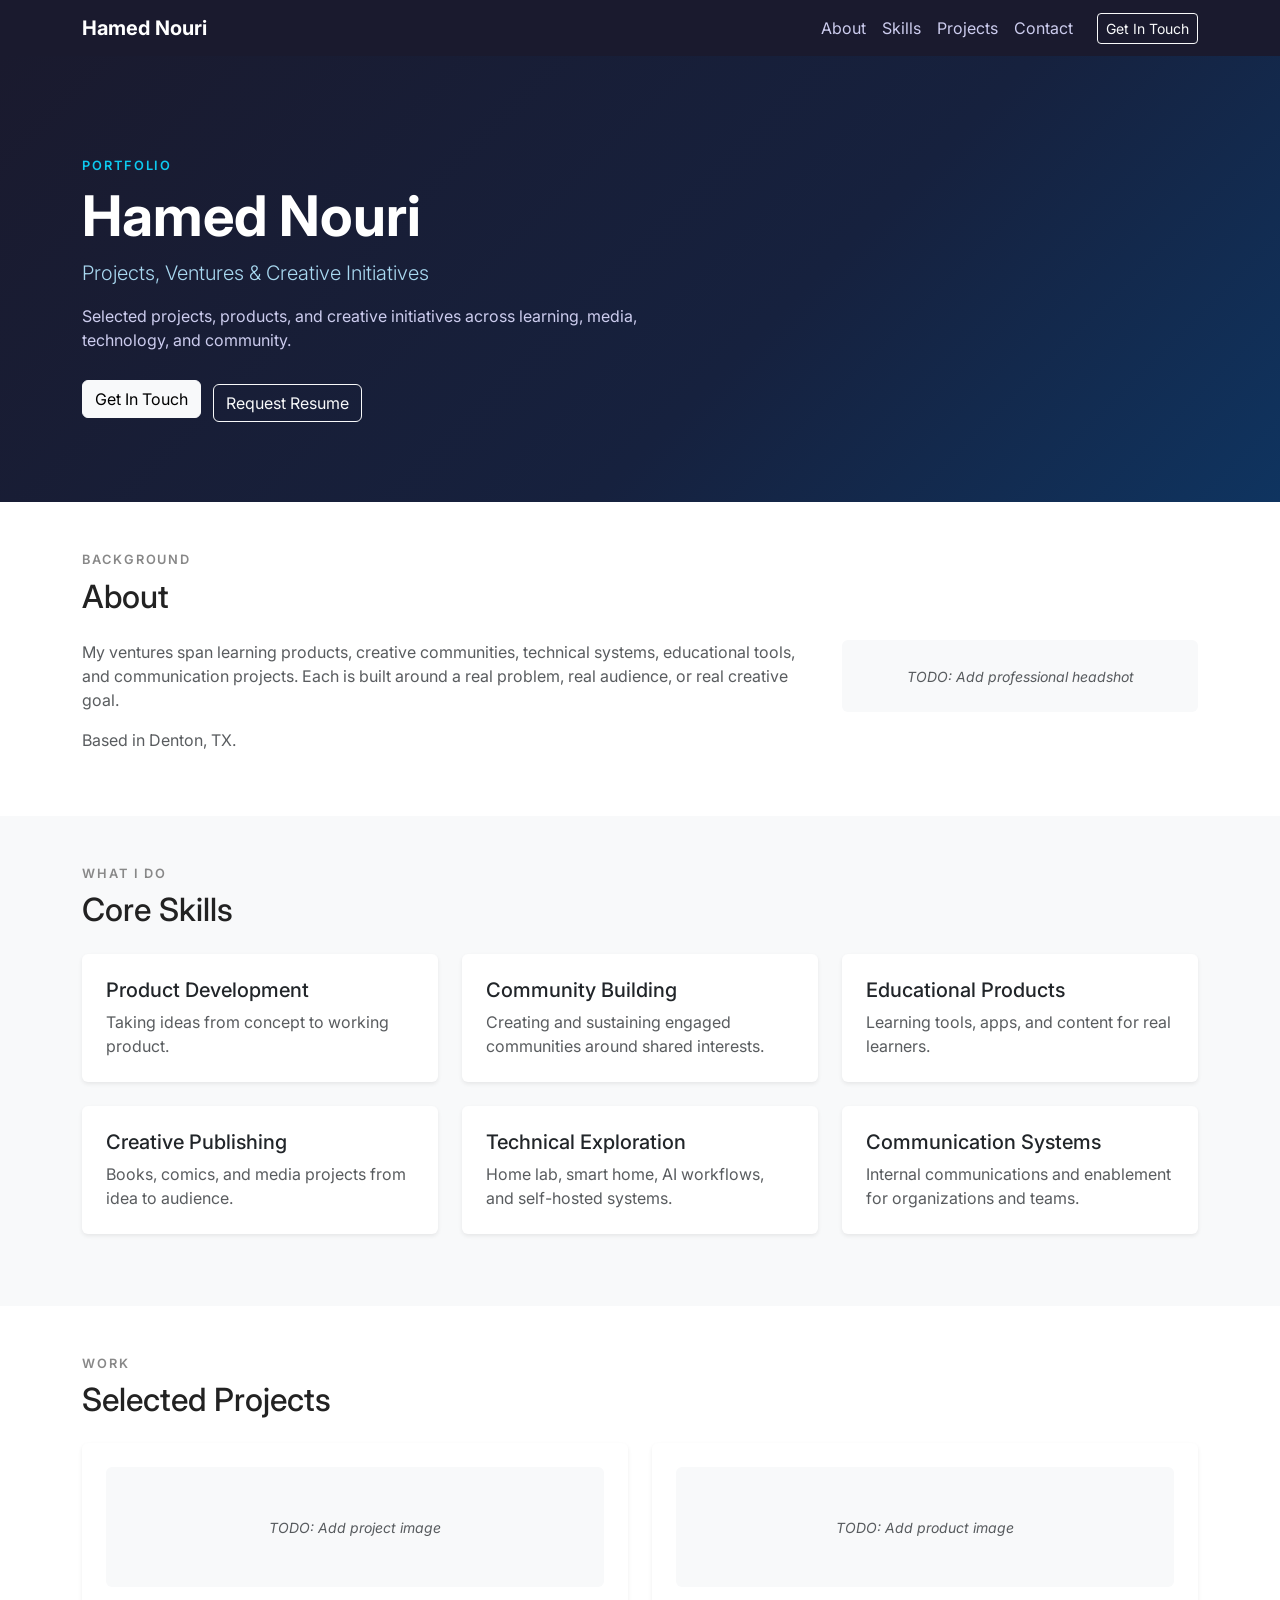
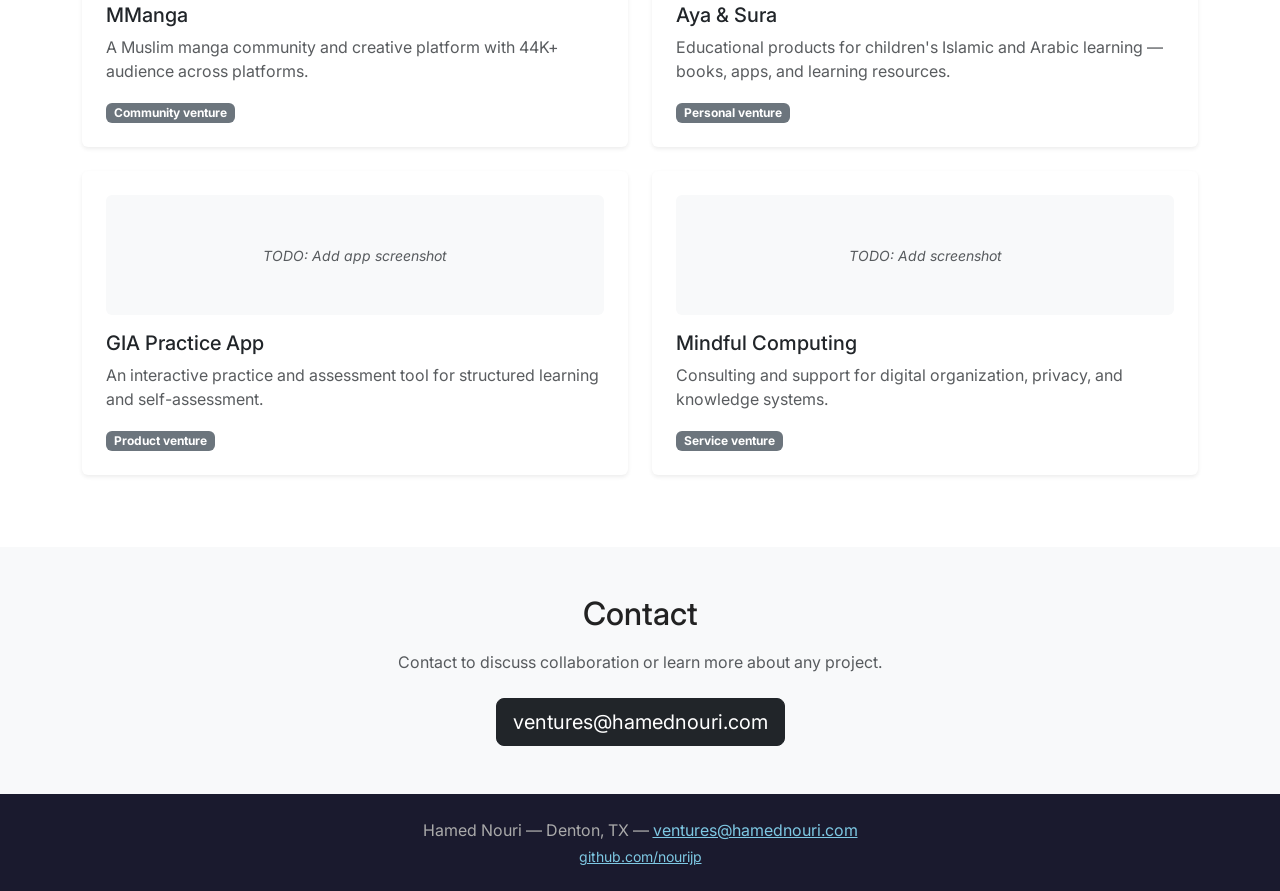
==== index.html @ 8a543846 "Initial portfolio build for ventures.hamednouri.com" ====
<!DOCTYPE html>
<html lang="en">
<head>
  <meta charset="utf-8">
  <title>Hamed Nouri — Projects, Ventures & Creative Initiatives</title>
  <meta name="viewport" content="width=device-width, initial-scale=1">
  <meta name="description" content="Portfolio of projects, ventures, and creative initiatives by Hamed Nouri. Denton, TX.">
  <meta name="author" content="Hamed Nouri">
  <meta property="og:title" content="Hamed Nouri — Projects, Ventures & Creative Initiatives">
  <meta property="og:description" content="Portfolio of projects, ventures, and creative initiatives by Hamed Nouri. Denton, TX.">
  <meta property="og:type" content="website">
  <meta property="og:url" content="https://ventures.hamednouri.com">
  <link rel="stylesheet" href="https://cdn.jsdelivr.net/npm/bootstrap@5.3.2/dist/css/bootstrap.min.css">
  <link rel="preconnect" href="https://fonts.googleapis.com">
  <link href="https://fonts.googleapis.com/css2?family=Inter:wght@300;400;500;600;700&display=swap" rel="stylesheet">
  <style>
    body { font-family: 'Inter', sans-serif; color: #222; }
    .hero { background: linear-gradient(135deg, #1a1a2e 0%, #16213e 60%, #0f3460 100%); padding: 100px 0 80px; }
    .hero h1 { font-size: clamp(2rem,5vw,3.5rem); font-weight:700; }
    .hero .role { font-size:1.25rem; color:#a8d8f0; font-weight:300; }
    .hero .tagline { max-width:600px; color:#cce; font-size:1rem; }
    .section-label { font-size:.8rem; font-weight:600; letter-spacing:.15em; text-transform:uppercase; color:#888; }
    .skill-card { border-left:3px solid #0f3460; }
    .footer-bar { background:#1a1a2e; color:#aaa; }
    .footer-bar a { color:#7ec8e3; }
    nav.navbar { background:#1a1a2e; }
    nav .nav-link { color:#cce !important; }
    nav .nav-link:hover { color:#fff !important; }
    .project-img { min-height:130px; background:#f0f2f5; }
  </style>
</head>
<body>
  <nav class="navbar navbar-expand-lg sticky-top">
    <div class="container">
      <a class="navbar-brand text-white fw-bold" href="#">Hamed Nouri</a>
      <button class="navbar-toggler" type="button" data-bs-toggle="collapse" data-bs-target="#nav">
        <span class="navbar-toggler-icon"></span>
      </button>
      <div class="collapse navbar-collapse" id="nav">
        <ul class="navbar-nav ms-auto">
          <li class="nav-item"><a class="nav-link" href="#about">About</a></li>
          <li class="nav-item"><a class="nav-link" href="#skills">Skills</a></li>
          <li class="nav-item"><a class="nav-link" href="#projects">Projects</a></li>
          <li class="nav-item"><a class="nav-link" href="#contact">Contact</a></li>
        </ul>
        <a href="mailto:ventures@hamednouri.com" class="btn btn-sm btn-outline-light ms-3">Get In Touch</a>
      </div>
    </div>
  </nav>

  <section class="hero text-white" id="home">
    <div class="container">
      <p class="section-label text-info mb-2">Portfolio</p>
      <h1>Hamed Nouri</h1>
      <p class="role mb-3">Projects, Ventures & Creative Initiatives</p>
      <p class="tagline mb-4">Selected projects, products, and creative initiatives across learning, media, technology, and community.</p>
      <a href="#contact" class="btn btn-light me-2">Get In Touch</a>
      <a href="mailto:ventures@hamednouri.com?subject=Resume%20Request" class="btn btn-outline-light mt-2">Request Resume</a>
    </div>
  </section>

  <section class="py-5 bg-white" id="about">
    <div class="container">
      <p class="section-label mb-2">Background</p>
      <h2 class="mb-4">About</h2>
      <div class="row">
        <div class="col-lg-8">
          <p class='text-muted'>My ventures span learning products, creative communities, technical systems, educational tools, and communication projects. Each is built around a real problem, real audience, or real creative goal.</p><p class='text-muted'>Based in Denton, TX.</p>
        </div>
        <div class="col-lg-4">
          <div class="bg-light rounded p-4 text-muted text-center">
            <span class="small fst-italic">TODO: Add professional headshot</span>
          </div>
        </div>
      </div>
    </div>
  </section>

  <section class="py-5 bg-light" id="skills">
    <div class="container">
      <p class="section-label mb-2">What I Do</p>
      <h2 class="mb-4">Core Skills</h2>
      <div class="row">
      <div class="col-md-4 mb-4">
        <div class="card h-100 shadow-sm border-0">
          <div class="card-body p-4">
            <h5 class="card-title">Product Development</h5>
            <p class="card-text text-muted">Taking ideas from concept to working product.</p>
          </div>
        </div>
      </div>
      <div class="col-md-4 mb-4">
        <div class="card h-100 shadow-sm border-0">
          <div class="card-body p-4">
            <h5 class="card-title">Community Building</h5>
            <p class="card-text text-muted">Creating and sustaining engaged communities around shared interests.</p>
          </div>
        </div>
      </div>
      <div class="col-md-4 mb-4">
        <div class="card h-100 shadow-sm border-0">
          <div class="card-body p-4">
            <h5 class="card-title">Educational Products</h5>
            <p class="card-text text-muted">Learning tools, apps, and content for real learners.</p>
          </div>
        </div>
      </div>
      <div class="col-md-4 mb-4">
        <div class="card h-100 shadow-sm border-0">
          <div class="card-body p-4">
            <h5 class="card-title">Creative Publishing</h5>
            <p class="card-text text-muted">Books, comics, and media projects from idea to audience.</p>
          </div>
        </div>
      </div>
      <div class="col-md-4 mb-4">
        <div class="card h-100 shadow-sm border-0">
          <div class="card-body p-4">
            <h5 class="card-title">Technical Exploration</h5>
            <p class="card-text text-muted">Home lab, smart home, AI workflows, and self-hosted systems.</p>
          </div>
        </div>
      </div>
      <div class="col-md-4 mb-4">
        <div class="card h-100 shadow-sm border-0">
          <div class="card-body p-4">
            <h5 class="card-title">Communication Systems</h5>
            <p class="card-text text-muted">Internal communications and enablement for organizations and teams.</p>
          </div>
        </div>
      </div></div>
    </div>
  </section>

  <section class="py-5 bg-white" id="projects">
    <div class="container">
      <p class="section-label mb-2">Work</p>
      <h2 class="mb-4">Selected Projects</h2>
      <div class="row">
      <div class="col-md-6 mb-4">
        <div class="card h-100 shadow-sm border-0">
          <div class="card-body p-4">
            <div class="bg-light rounded mb-3 d-flex align-items-center justify-content-center" style="min-height:120px;">
              <span class="text-muted small fst-italic">TODO: Add project image</span>
            </div>
            <h5 class="card-title">MManga</h5>
            <p class="card-text text-muted">A Muslim manga community and creative platform with 44K+ audience across platforms.</p>
            <span class="badge bg-secondary">Community venture</span>
          </div>
        </div>
      </div>
      <div class="col-md-6 mb-4">
        <div class="card h-100 shadow-sm border-0">
          <div class="card-body p-4">
            <div class="bg-light rounded mb-3 d-flex align-items-center justify-content-center" style="min-height:120px;">
              <span class="text-muted small fst-italic">TODO: Add product image</span>
            </div>
            <h5 class="card-title">Aya & Sura</h5>
            <p class="card-text text-muted">Educational products for children's Islamic and Arabic learning — books, apps, and learning resources.</p>
            <span class="badge bg-secondary">Personal venture</span>
          </div>
        </div>
      </div>
      <div class="col-md-6 mb-4">
        <div class="card h-100 shadow-sm border-0">
          <div class="card-body p-4">
            <div class="bg-light rounded mb-3 d-flex align-items-center justify-content-center" style="min-height:120px;">
              <span class="text-muted small fst-italic">TODO: Add app screenshot</span>
            </div>
            <h5 class="card-title">GIA Practice App</h5>
            <p class="card-text text-muted">An interactive practice and assessment tool for structured learning and self-assessment.</p>
            <span class="badge bg-secondary">Product venture</span>
          </div>
        </div>
      </div>
      <div class="col-md-6 mb-4">
        <div class="card h-100 shadow-sm border-0">
          <div class="card-body p-4">
            <div class="bg-light rounded mb-3 d-flex align-items-center justify-content-center" style="min-height:120px;">
              <span class="text-muted small fst-italic">TODO: Add screenshot</span>
            </div>
            <h5 class="card-title">Mindful Computing</h5>
            <p class="card-text text-muted">Consulting and support for digital organization, privacy, and knowledge systems.</p>
            <span class="badge bg-secondary">Service venture</span>
          </div>
        </div>
      </div></div>
    </div>
  </section>

  <section class="py-5 bg-light" id="contact">
    <div class="container text-center">
      <h2 class="mb-3">Contact</h2>
      <p class="text-muted mb-4">Contact to discuss collaboration or learn more about any project.</p>
      <a href="mailto:ventures@hamednouri.com" class="btn btn-dark btn-lg">ventures@hamednouri.com</a>
      
    </div>
  </section>

  <footer class="footer-bar py-4 text-center">
    <div class="container">
      <p class="mb-1">Hamed Nouri &mdash; Denton, TX &mdash; <a href="mailto:ventures@hamednouri.com">ventures@hamednouri.com</a></p>
      <p class="small mb-0">
        <a href="https://github.com/nourijp" target="_blank">github.com/nourijp</a>
      </p>
    </div>
  </footer>

  <script src="https://cdn.jsdelivr.net/npm/bootstrap@5.3.2/dist/js/bootstrap.bundle.min.js"></script>
</body>
</html>
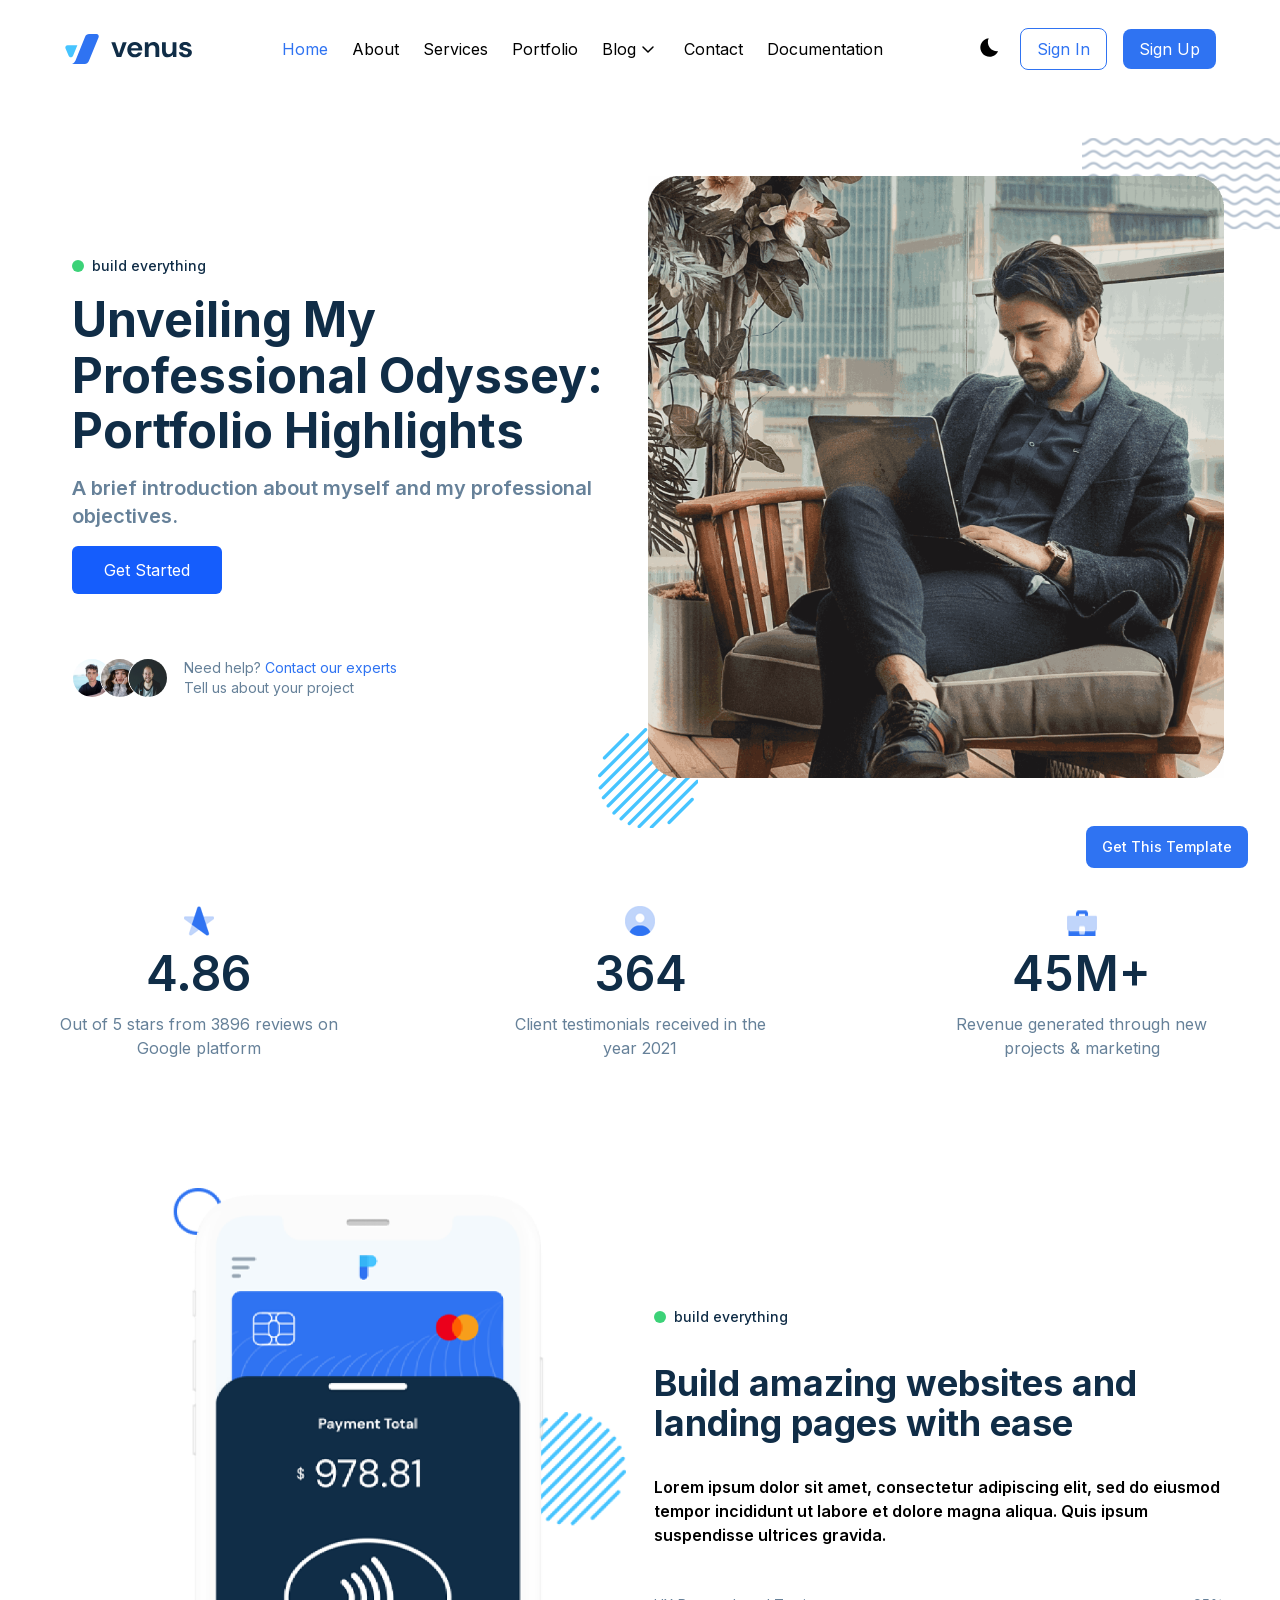
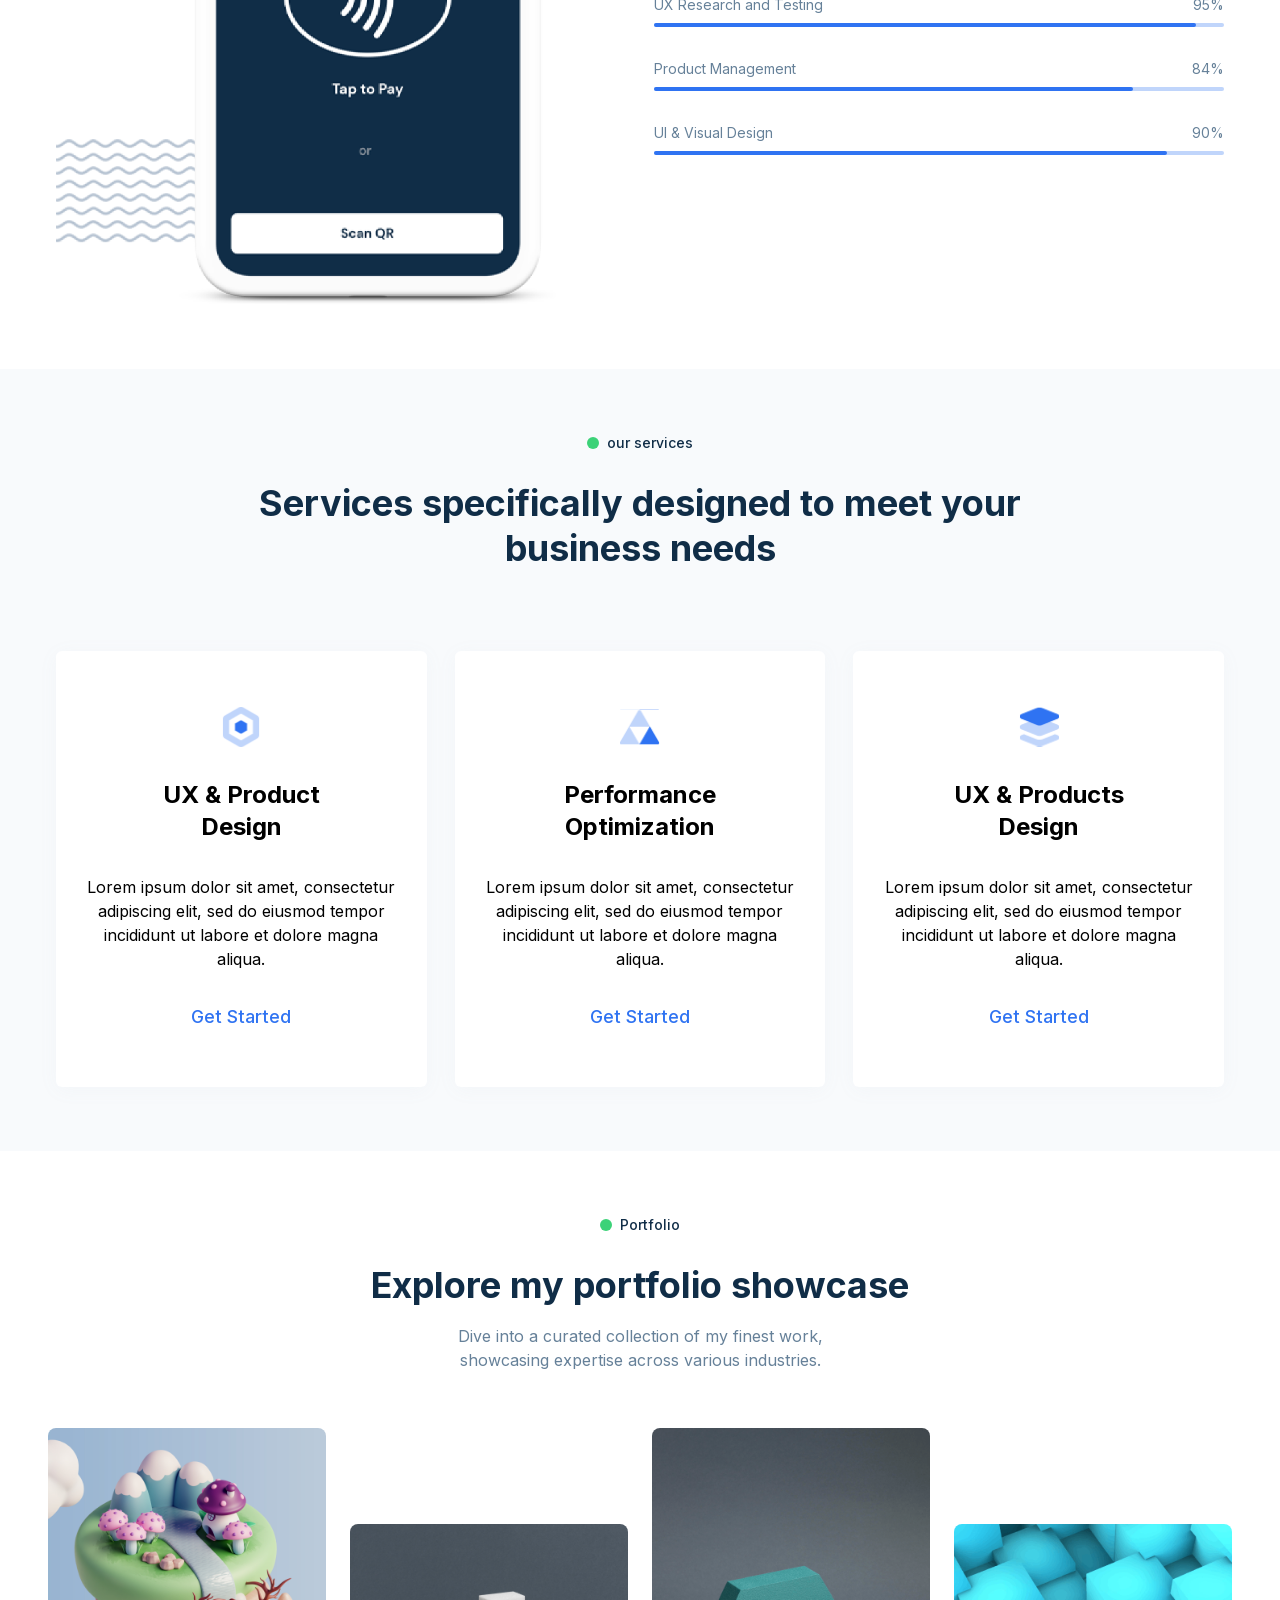
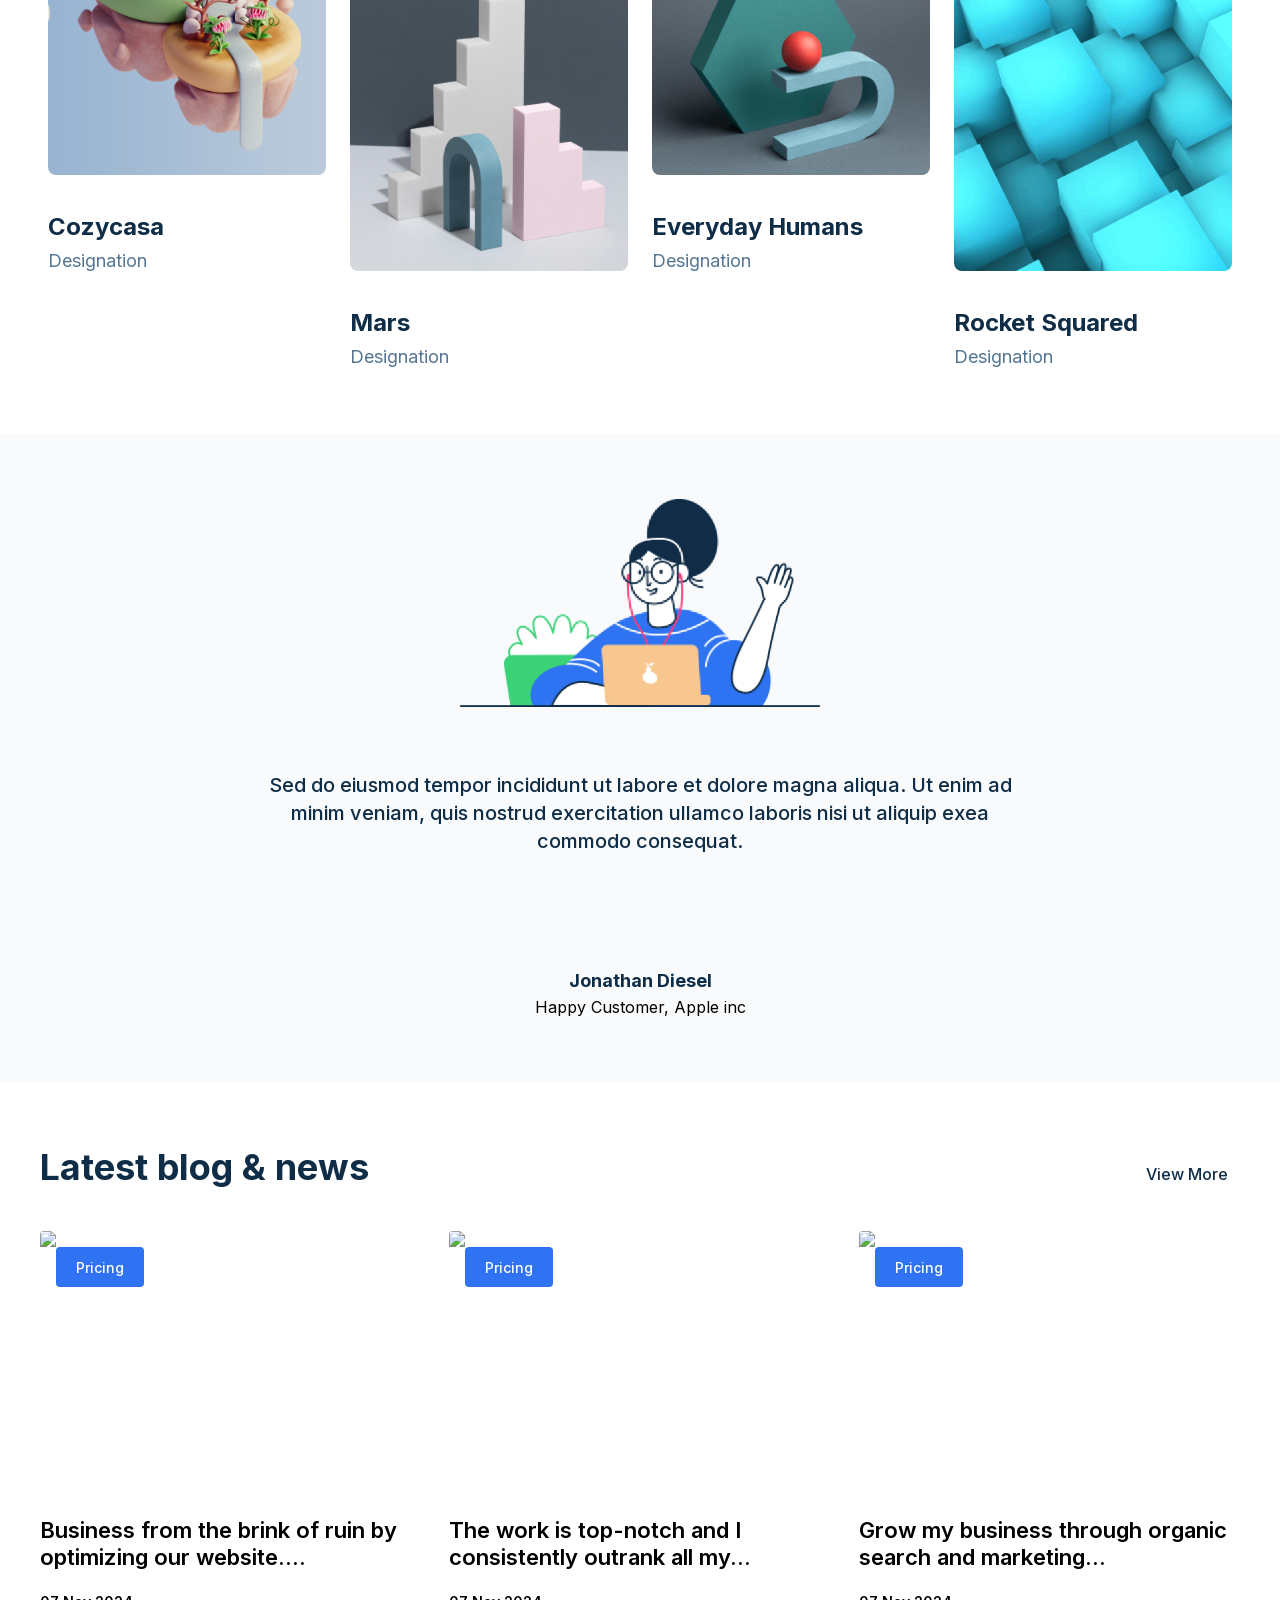
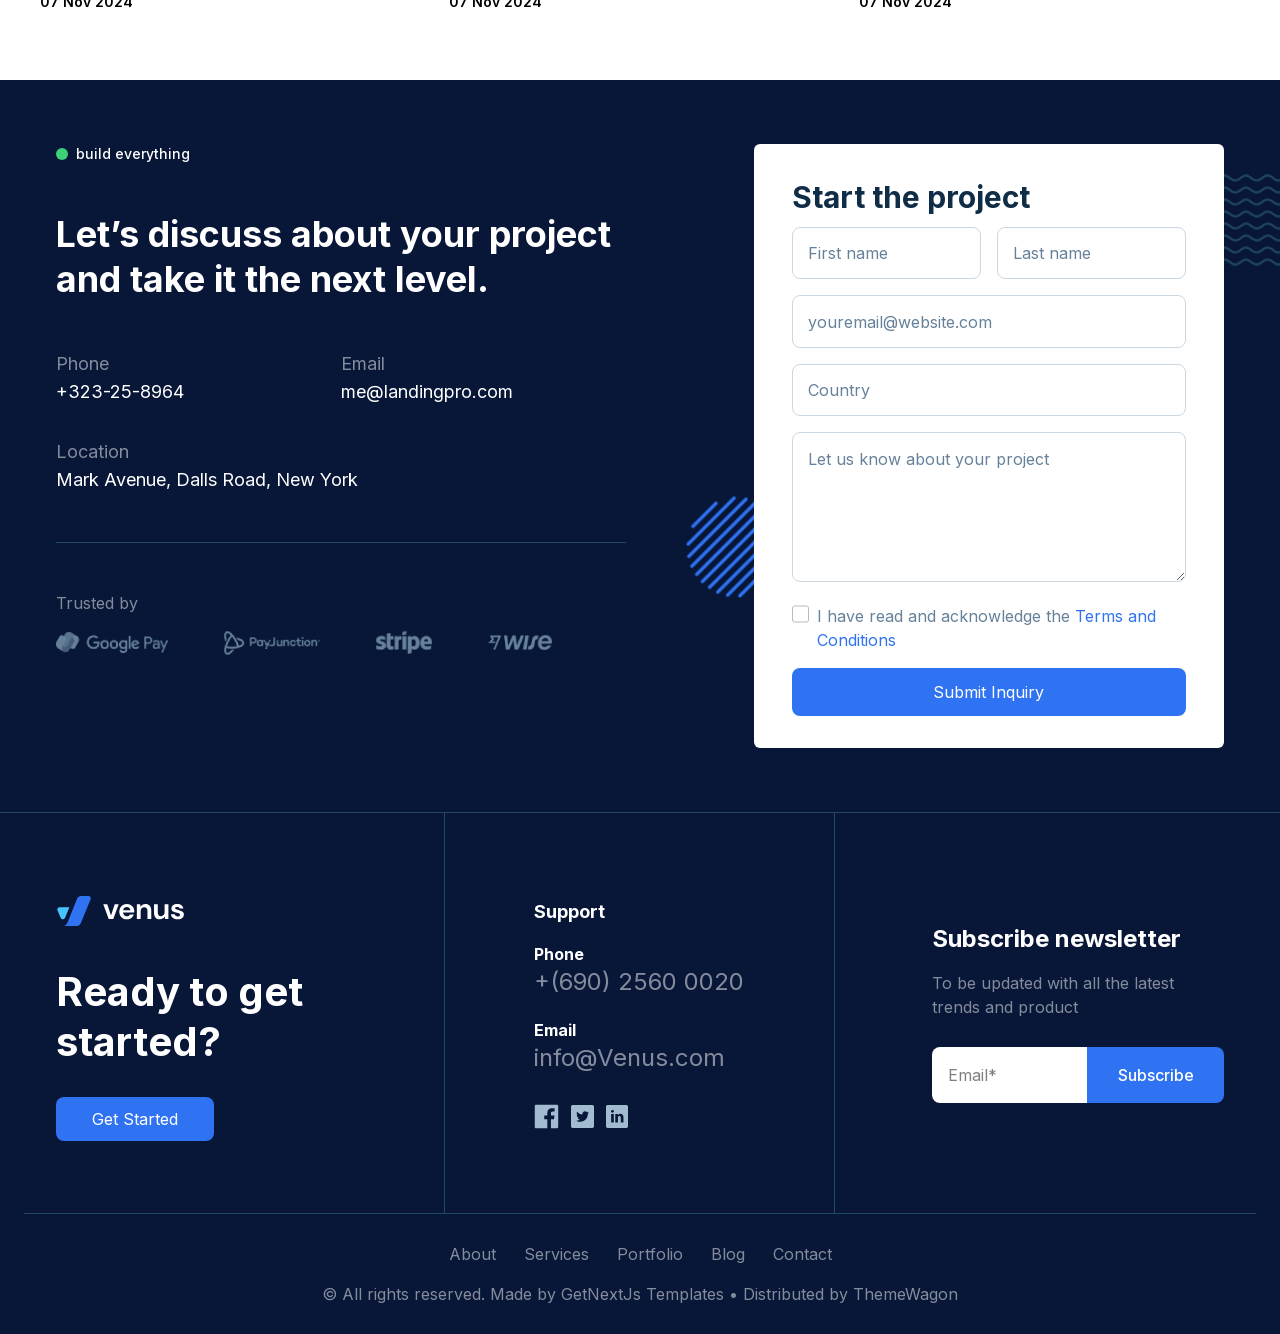
==== commit 5aa1bc7b: "Deploy: promote Next.js static export to repo root for ventures.hamednouri.com" ====
--- a/index.html
+++ b/index.html
@@ -1,211 +1 @@
-<!DOCTYPE html>
-<html lang="en">
-<head>
-  <meta charset="utf-8">
-  <title>Hamed Nouri — Projects, Ventures & Creative Initiatives</title>
-  <meta name="viewport" content="width=device-width, initial-scale=1">
-  <meta name="description" content="Portfolio of projects, ventures, and creative initiatives by Hamed Nouri. Denton, TX.">
-  <meta name="author" content="Hamed Nouri">
-  <meta property="og:title" content="Hamed Nouri — Projects, Ventures & Creative Initiatives">
-  <meta property="og:description" content="Portfolio of projects, ventures, and creative initiatives by Hamed Nouri. Denton, TX.">
-  <meta property="og:type" content="website">
-  <meta property="og:url" content="https://ventures.hamednouri.com">
-  <link rel="stylesheet" href="https://cdn.jsdelivr.net/npm/bootstrap@5.3.2/dist/css/bootstrap.min.css">
-  <link rel="preconnect" href="https://fonts.googleapis.com">
-  <link href="https://fonts.googleapis.com/css2?family=Inter:wght@300;400;500;600;700&display=swap" rel="stylesheet">
-  <style>
-    body { font-family: 'Inter', sans-serif; color: #222; }
-    .hero { background: linear-gradient(135deg, #1a1a2e 0%, #16213e 60%, #0f3460 100%); padding: 100px 0 80px; }
-    .hero h1 { font-size: clamp(2rem,5vw,3.5rem); font-weight:700; }
-    .hero .role { font-size:1.25rem; color:#a8d8f0; font-weight:300; }
-    .hero .tagline { max-width:600px; color:#cce; font-size:1rem; }
-    .section-label { font-size:.8rem; font-weight:600; letter-spacing:.15em; text-transform:uppercase; color:#888; }
-    .skill-card { border-left:3px solid #0f3460; }
-    .footer-bar { background:#1a1a2e; color:#aaa; }
-    .footer-bar a { color:#7ec8e3; }
-    nav.navbar { background:#1a1a2e; }
-    nav .nav-link { color:#cce !important; }
-    nav .nav-link:hover { color:#fff !important; }
-    .project-img { min-height:130px; background:#f0f2f5; }
-  </style>
-</head>
-<body>
-  <nav class="navbar navbar-expand-lg sticky-top">
-    <div class="container">
-      <a class="navbar-brand text-white fw-bold" href="#">Hamed Nouri</a>
-      <button class="navbar-toggler" type="button" data-bs-toggle="collapse" data-bs-target="#nav">
-        <span class="navbar-toggler-icon"></span>
-      </button>
-      <div class="collapse navbar-collapse" id="nav">
-        <ul class="navbar-nav ms-auto">
-          <li class="nav-item"><a class="nav-link" href="#about">About</a></li>
-          <li class="nav-item"><a class="nav-link" href="#skills">Skills</a></li>
-          <li class="nav-item"><a class="nav-link" href="#projects">Projects</a></li>
-          <li class="nav-item"><a class="nav-link" href="#contact">Contact</a></li>
-        </ul>
-        <a href="mailto:ventures@hamednouri.com" class="btn btn-sm btn-outline-light ms-3">Get In Touch</a>
-      </div>
-    </div>
-  </nav>
-
-  <section class="hero text-white" id="home">
-    <div class="container">
-      <p class="section-label text-info mb-2">Portfolio</p>
-      <h1>Hamed Nouri</h1>
-      <p class="role mb-3">Projects, Ventures & Creative Initiatives</p>
-      <p class="tagline mb-4">Selected projects, products, and creative initiatives across learning, media, technology, and community.</p>
-      <a href="#contact" class="btn btn-light me-2">Get In Touch</a>
-      <a href="mailto:ventures@hamednouri.com?subject=Resume%20Request" class="btn btn-outline-light mt-2">Request Resume</a>
-    </div>
-  </section>
-
-  <section class="py-5 bg-white" id="about">
-    <div class="container">
-      <p class="section-label mb-2">Background</p>
-      <h2 class="mb-4">About</h2>
-      <div class="row">
-        <div class="col-lg-8">
-          <p class='text-muted'>My ventures span learning products, creative communities, technical systems, educational tools, and communication projects. Each is built around a real problem, real audience, or real creative goal.</p><p class='text-muted'>Based in Denton, TX.</p>
-        </div>
-        <div class="col-lg-4">
-          <div class="bg-light rounded p-4 text-muted text-center">
-            <span class="small fst-italic">TODO: Add professional headshot</span>
-          </div>
-        </div>
-      </div>
-    </div>
-  </section>
-
-  <section class="py-5 bg-light" id="skills">
-    <div class="container">
-      <p class="section-label mb-2">What I Do</p>
-      <h2 class="mb-4">Core Skills</h2>
-      <div class="row">
-      <div class="col-md-4 mb-4">
-        <div class="card h-100 shadow-sm border-0">
-          <div class="card-body p-4">
-            <h5 class="card-title">Product Development</h5>
-            <p class="card-text text-muted">Taking ideas from concept to working product.</p>
-          </div>
-        </div>
-      </div>
-      <div class="col-md-4 mb-4">
-        <div class="card h-100 shadow-sm border-0">
-          <div class="card-body p-4">
-            <h5 class="card-title">Community Building</h5>
-            <p class="card-text text-muted">Creating and sustaining engaged communities around shared interests.</p>
-          </div>
-        </div>
-      </div>
-      <div class="col-md-4 mb-4">
-        <div class="card h-100 shadow-sm border-0">
-          <div class="card-body p-4">
-            <h5 class="card-title">Educational Products</h5>
-            <p class="card-text text-muted">Learning tools, apps, and content for real learners.</p>
-          </div>
-        </div>
-      </div>
-      <div class="col-md-4 mb-4">
-        <div class="card h-100 shadow-sm border-0">
-          <div class="card-body p-4">
-            <h5 class="card-title">Creative Publishing</h5>
-            <p class="card-text text-muted">Books, comics, and media projects from idea to audience.</p>
-          </div>
-        </div>
-      </div>
-      <div class="col-md-4 mb-4">
-        <div class="card h-100 shadow-sm border-0">
-          <div class="card-body p-4">
-            <h5 class="card-title">Technical Exploration</h5>
-            <p class="card-text text-muted">Home lab, smart home, AI workflows, and self-hosted systems.</p>
-          </div>
-        </div>
-      </div>
-      <div class="col-md-4 mb-4">
-        <div class="card h-100 shadow-sm border-0">
-          <div class="card-body p-4">
-            <h5 class="card-title">Communication Systems</h5>
-            <p class="card-text text-muted">Internal communications and enablement for organizations and teams.</p>
-          </div>
-        </div>
-      </div></div>
-    </div>
-  </section>
-
-  <section class="py-5 bg-white" id="projects">
-    <div class="container">
-      <p class="section-label mb-2">Work</p>
-      <h2 class="mb-4">Selected Projects</h2>
-      <div class="row">
-      <div class="col-md-6 mb-4">
-        <div class="card h-100 shadow-sm border-0">
-          <div class="card-body p-4">
-            <div class="bg-light rounded mb-3 d-flex align-items-center justify-content-center" style="min-height:120px;">
-              <span class="text-muted small fst-italic">TODO: Add project image</span>
-            </div>
-            <h5 class="card-title">MManga</h5>
-            <p class="card-text text-muted">A Muslim manga community and creative platform with 44K+ audience across platforms.</p>
-            <span class="badge bg-secondary">Community venture</span>
-          </div>
-        </div>
-      </div>
-      <div class="col-md-6 mb-4">
-        <div class="card h-100 shadow-sm border-0">
-          <div class="card-body p-4">
-            <div class="bg-light rounded mb-3 d-flex align-items-center justify-content-center" style="min-height:120px;">
-              <span class="text-muted small fst-italic">TODO: Add product image</span>
-            </div>
-            <h5 class="card-title">Aya & Sura</h5>
-            <p class="card-text text-muted">Educational products for children's Islamic and Arabic learning — books, apps, and learning resources.</p>
-            <span class="badge bg-secondary">Personal venture</span>
-          </div>
-        </div>
-      </div>
-      <div class="col-md-6 mb-4">
-        <div class="card h-100 shadow-sm border-0">
-          <div class="card-body p-4">
-            <div class="bg-light rounded mb-3 d-flex align-items-center justify-content-center" style="min-height:120px;">
-              <span class="text-muted small fst-italic">TODO: Add app screenshot</span>
-            </div>
-            <h5 class="card-title">GIA Practice App</h5>
-            <p class="card-text text-muted">An interactive practice and assessment tool for structured learning and self-assessment.</p>
-            <span class="badge bg-secondary">Product venture</span>
-          </div>
-        </div>
-      </div>
-      <div class="col-md-6 mb-4">
-        <div class="card h-100 shadow-sm border-0">
-          <div class="card-body p-4">
-            <div class="bg-light rounded mb-3 d-flex align-items-center justify-content-center" style="min-height:120px;">
-              <span class="text-muted small fst-italic">TODO: Add screenshot</span>
-            </div>
-            <h5 class="card-title">Mindful Computing</h5>
-            <p class="card-text text-muted">Consulting and support for digital organization, privacy, and knowledge systems.</p>
-            <span class="badge bg-secondary">Service venture</span>
-          </div>
-        </div>
-      </div></div>
-    </div>
-  </section>
-
-  <section class="py-5 bg-light" id="contact">
-    <div class="container text-center">
-      <h2 class="mb-3">Contact</h2>
-      <p class="text-muted mb-4">Contact to discuss collaboration or learn more about any project.</p>
-      <a href="mailto:ventures@hamednouri.com" class="btn btn-dark btn-lg">ventures@hamednouri.com</a>
-      
-    </div>
-  </section>
-
-  <footer class="footer-bar py-4 text-center">
-    <div class="container">
-      <p class="mb-1">Hamed Nouri &mdash; Denton, TX &mdash; <a href="mailto:ventures@hamednouri.com">ventures@hamednouri.com</a></p>
-      <p class="small mb-0">
-        <a href="https://github.com/nourijp" target="_blank">github.com/nourijp</a>
-      </p>
-    </div>
-  </footer>
-
-  <script src="https://cdn.jsdelivr.net/npm/bootstrap@5.3.2/dist/js/bootstrap.bundle.min.js"></script>
-</body>
-</html>+<!DOCTYPE html><html lang="en"><head><meta charSet="utf-8"/><meta name="viewport" content="width=device-width, initial-scale=1"/><link rel="preload" href="/_next/static/media/e4af272ccee01ff0-s.p.woff2" as="font" crossorigin="" type="font/woff2"/><link rel="stylesheet" href="/_next/static/css/a0613820092a82fa.css" data-precedence="next"/><link rel="stylesheet" href="/_next/static/css/61fb2ebe5ca651da.css" data-precedence="next"/><link rel="stylesheet" href="/_next/static/css/3a24c022f69a36a9.css" data-precedence="next"/><link rel="preload" as="script" fetchPriority="low" href="/_next/static/chunks/webpack-dd903eeda803f836.js"/><script src="/_next/static/chunks/4bd1b696-adabc8d4169a035b.js" async=""></script><script src="/_next/static/chunks/517-c1935baeb9a6ede7.js" async=""></script><script src="/_next/static/chunks/main-app-bf19d543d40ebbe1.js" async=""></script><script src="/_next/static/chunks/742-af92c697d09a2cb8.js" async=""></script><script src="/_next/static/chunks/788-28ab76de0020a23b.js" async=""></script><script src="/_next/static/chunks/998-886161bf7428c8e5.js" async=""></script><script src="/_next/static/chunks/app/layout-5c38d8e1caa2f137.js" async=""></script><script src="/_next/static/chunks/353-ff11063187c46c19.js" async=""></script><script src="/_next/static/chunks/app/page-c007a687d47fd243.js" async=""></script><meta name="next-size-adjust" content=""/><title>Venus</title><link rel="icon" href="/favicon.ico" type="image/x-icon" sizes="16x16"/><script src="/_next/static/chunks/polyfills-42372ed130431b0a.js" noModule=""></script></head><body class="__className_f367f3"><style>#nprogress{pointer-events:none}#nprogress .bar{background:#29d;position:fixed;z-index:1600;top: 0;left:0;width:100%;height:3px}#nprogress .peg{display:block;position:absolute;right:0;width:100px;height:100%;box-shadow:0 0 10px #29d,0 0 5px #29d;opacity:1;-webkit-transform:rotate(3deg) translate(0px,-4px);-ms-transform:rotate(3deg) translate(0px,-4px);transform:rotate(3deg) translate(0px,-4px)}#nprogress .spinner{display:block;position:fixed;z-index:1600;top: 15px;right:15px}#nprogress .spinner-icon{width:18px;height:18px;box-sizing:border-box;border:2px solid transparent;border-top-color:#29d;border-left-color:#29d;border-radius:50%;-webkit-animation:nprogress-spinner 400ms linear infinite;animation:nprogress-spinner 400ms linear infinite}.nprogress-custom-parent{overflow:hidden;position:relative}.nprogress-custom-parent #nprogress .bar,.nprogress-custom-parent #nprogress .spinner{position:absolute}@-webkit-keyframes nprogress-spinner{0%{-webkit-transform:rotate(0deg)}100%{-webkit-transform:rotate(360deg)}}@keyframes nprogress-spinner{0%{transform:rotate(0deg)}100%{transform:rotate(360deg)}}</style><script>!function(){try{var d=document.documentElement,c=d.classList;c.remove('light','dark');var e=localStorage.getItem('theme');if('system'===e||(!e&&true)){var t='(prefers-color-scheme: dark)',m=window.matchMedia(t);if(m.media!==t||m.matches){d.style.colorScheme = 'dark';c.add('dark')}else{d.style.colorScheme = 'light';c.add('light')}}else if(e){c.add(e|| '')}if(e==='light'||e==='dark')d.style.colorScheme=e}catch(e){}}()</script><div><header class="fixed h-24 top-0 py-1 z-50 w-full dark:bg-transparent transition-all shadow-none"><div class="container mx-auto max-w-6xl flex items-center justify-between p-6"><a href="/"><img alt="logo" loading="lazy" width="160" height="50" decoding="async" data-nimg="1" class="dark:hidden" style="color:transparent;width:auto;height:auto" src="/images/logo/logo.svg"/><img alt="logo" loading="lazy" width="160" height="50" decoding="async" data-nimg="1" class="dark:block hidden" style="color:transparent;width:auto;height:auto" src="/images/logo/logo-white.svg"/></a><nav class="hidden lg:flex grow items-center justify-center gap-6"><div class="relative"><a class="text-base flex py-2 font-normal hover:text-primary dark:hover:text-primary text-black dark:text-white  text-primary dark:text-primary! null null" href="/">Home</a></div><div class="relative"><a class="text-base flex py-2 font-normal hover:text-primary dark:hover:text-primary text-black dark:text-white     null null" href="/about/">About</a></div><div class="relative"><a class="text-base flex py-2 font-normal hover:text-primary dark:hover:text-primary text-black dark:text-white     null null" href="/services/">Services</a></div><div class="relative"><a class="text-base flex py-2 font-normal hover:text-primary dark:hover:text-primary text-black dark:text-white     null null" href="/portfolio/">Portfolio</a></div><div class="relative"><a class="text-base flex py-2 font-normal hover:text-primary dark:hover:text-primary text-black dark:text-white     null null" href="/blog/">Blog<svg xmlns="http://www.w3.org/2000/svg" width="1.5em" height="1.5em" viewBox="0 0 24 24"><path fill="none" stroke="currentColor" stroke-linecap="round" stroke-linejoin="round" stroke-width="1.5" d="m7 10l5 5l5-5"></path></svg></a></div><div class="relative"><a class="text-base flex py-2 font-normal hover:text-primary dark:hover:text-primary text-black dark:text-white     null null" href="/contact/">Contact</a></div><div class="relative"><a class="text-base flex py-2 font-normal hover:text-primary dark:hover:text-primary text-black dark:text-white     null null" href="/documentation/">Documentation</a></div></nav><div class="flex items-center gap-4"><button aria-label="Toggle theme" class="flex h-8 w-8 items-center justify-center text-body-color duration-300 dark:text-white"><svg viewBox="0 0 16 16" class="hidden h-6 w-6 dark:block text-white"><path d="M4.50663 3.2267L3.30663 2.03337L2.36663 2.97337L3.55996 4.1667L4.50663 3.2267ZM2.66663 7.00003H0.666626V8.33337H2.66663V7.00003ZM8.66663 0.366699H7.33329V2.33337H8.66663V0.366699V0.366699ZM13.6333 2.97337L12.6933 2.03337L11.5 3.2267L12.44 4.1667L13.6333 2.97337ZM11.4933 12.1067L12.6866 13.3067L13.6266 12.3667L12.4266 11.1734L11.4933 12.1067ZM13.3333 7.00003V8.33337H15.3333V7.00003H13.3333ZM7.99996 3.6667C5.79329 3.6667 3.99996 5.46003 3.99996 7.6667C3.99996 9.87337 5.79329 11.6667 7.99996 11.6667C10.2066 11.6667 12 9.87337 12 7.6667C12 5.46003 10.2066 3.6667 7.99996 3.6667ZM7.33329 14.9667H8.66663V13H7.33329V14.9667ZM2.36663 12.36L3.30663 13.3L4.49996 12.1L3.55996 11.16L2.36663 12.36Z" fill="#FFFFFF"></path></svg><svg viewBox="0 0 23 23" class="h-8 w-8 text-dark dark:hidden text-white"><path d="M16.6111 15.855C17.591 15.1394 18.3151 14.1979 18.7723 13.1623C16.4824 13.4065 14.1342 12.4631 12.6795 10.4711C11.2248 8.47905 11.0409 5.95516 11.9705 3.84818C10.8449 3.9685 9.72768 4.37162 8.74781 5.08719C5.7759 7.25747 5.12529 11.4308 7.29558 14.4028C9.46586 17.3747 13.6392 18.0253 16.6111 15.855Z"></path></svg></button><a class="hidden lg:block bg-transparent border border-primary text-primary px-4 py-2 rounded-lg hover:bg-blue-600 hover:text-white" href="#">Sign In</a><a class="hidden lg:block bg-primary text-white px-4 py-2 rounded-lg hover:bg-blue-700" href="#">Sign Up</a><button class="block lg:hidden p-2 rounded-lg" aria-label="Toggle mobile menu"><span class="block w-6 h-0.5 bg-black dark:bg-white"></span><span class="block w-6 h-0.5 bg-black dark:bg-white mt-1.5"></span><span class="block w-6 h-0.5 bg-black dark:bg-white mt-1.5"></span></button></div></div><div class="lg:hidden fixed top-0 right-0 h-full w-full bg-white dark:bg-darkmode shadow-lg transform transition-transform duration-300 max-w-xs translate-x-full z-50"><div class="flex items-center justify-between p-4"><h2 class="text-lg font-bold text-midnight_text dark:text-white">Menu</h2><button aria-label="Close mobile menu"><svg xmlns="http://www.w3.org/2000/svg" width="24" height="24" viewBox="0 0 24 24" class="dark:text-white"><path fill="none" stroke="currentColor" stroke-linecap="round" stroke-linejoin="round" stroke-width="2" d="M6 18L18 6M6 6l12 12"></path></svg></button></div><nav class="flex flex-col items-start p-4"><a class="relative block w-full" href="/"><button class="flex items-center justify-between w-full py-2 px-3 text-black rounded-md dark:text-grey dark:text-opacity-70 focus:outline-hidden bg-primary text-white dark:text-white! null null">Home</button></a><a class="relative block w-full" href="/about/"><button class="flex items-center justify-between w-full py-2 px-3 text-black rounded-md dark:text-grey dark:text-opacity-70 focus:outline-hidden    null null">About</button></a><a class="relative block w-full" href="/services/"><button class="flex items-center justify-between w-full py-2 px-3 text-black rounded-md dark:text-grey dark:text-opacity-70 focus:outline-hidden    null null">Services</button></a><a class="relative block w-full" href="/portfolio/"><button class="flex items-center justify-between w-full py-2 px-3 text-black rounded-md dark:text-grey dark:text-opacity-70 focus:outline-hidden    null null">Portfolio</button></a><a class="relative block w-full" href="/blog/"><button class="flex items-center justify-between w-full py-2 px-3 text-black rounded-md dark:text-grey dark:text-opacity-70 focus:outline-hidden    null null">Blog<svg xmlns="http://www.w3.org/2000/svg" width="1.5em" height="1.5em" viewBox="0 0 24 24"><path fill="none" stroke="currentColor" stroke-linecap="round" stroke-linejoin="round" stroke-width="1.5" d="m7 10l5 5l5-5"></path></svg></button></a><a class="relative block w-full" href="/contact/"><button class="flex items-center justify-between w-full py-2 px-3 text-black rounded-md dark:text-grey dark:text-opacity-70 focus:outline-hidden    null null">Contact</button></a><a class="relative block w-full" href="/documentation/"><button class="flex items-center justify-between w-full py-2 px-3 text-black rounded-md dark:text-grey dark:text-opacity-70 focus:outline-hidden    null null">Documentation</button></a><div class="mt-4 flex flex-col gap-4 w-full"><a class="bg-transparent border border-primary text-primary px-4 py-2 rounded-lg hover:bg-blue-600 hover:text-white" href="#">Sign In</a><a class="bg-primary text-white px-4 py-2 rounded-lg hover:bg-blue-700" href="#">Sign Up</a></div></nav></div><div class="fixed top-6 end-1/2 translate-x-1/2 z-50 hidden"><div class="mb-10 text-center mx-auto inline-block bg-green-500 p-3 rounded-md text-white"><div class="flex item-center gap-4"><span></span><p class="text-sm font-medium">Success! Logged in successfully.</p></div></div></div><div class="fixed top-6 end-1/2 translate-x-1/2 z-50 hidden"><div class="mb-10 text-center mx-auto inline-block bg-error p-3 rounded-md text-white"><div class="flex item-center gap-4"><span></span><p class="text-sm font-medium">Failed! Logged in failed.</p></div></div></div><div class="fixed top-6 end-1/2 translate-x-1/2 z-50 hidden"><div class="mb-10 text-center mx-auto inline-block bg-green-500 p-3 rounded-md text-white"><div class="flex item-center gap-4"><span></span><p class="text-sm font-medium">Success! User Registered successfully.</p></div></div></div></header><main><section class="relative md:pt-44 pt-28 bg-white  dark:bg-darklight bg-cover text-white"><div class="container mx-auto max-w-6xl px-4 grid grid-cols-12 gap-4 relative z-10"><div class="md:col-span-6 col-span-12 p-4 md:px-4 px-0 space-y-4 flex flex-col items-start justify-center" data-aos="fade-right" data-aos-delay="200" data-aos-duration="1000"><div class="flex gap-2 items-center"><span class="w-3 h-3 rounded-full bg-success"></span><span class="font-medium text-midnight_text text-sm dark:text-white/50">build everything</span></div><h1 class="text-midnight_text font-bold dark:text-white text-4xl  md:text-5xl md:leading-[1.15]">Unveiling My Professional Odyssey: Portfolio Highlights</h1><p class="text-grey dark:text-white/70 text-xl font-semibold">A brief introduction about myself and my professional objectives.</p><a href="#learn-more" class="py-3 bg-blue-600 text-white rounded-md hover:bg-blue-700 transition duration-300 px-8">Get Started</a><div class="flex items-center mt-12 gap-4"><div class="flex items-center"><img alt="hero-image" loading="lazy" width="40" height="40" decoding="async" data-nimg="1" class="w-10! h-10! rounded-full border border-solid border-white -ml-0" style="color:transparent" src="/images/hero/hero-profile-1.jpg"/><img alt="hero-image" loading="lazy" width="40" height="40" decoding="async" data-nimg="1" class="w-10! h-10! rounded-full border border-solid border-white -ml-3" style="color:transparent" src="/images/hero/hero-profile-2.jpg"/><img alt="hero-image" loading="lazy" width="40" height="40" decoding="async" data-nimg="1" class="w-10! h-10! rounded-full border border-solid border-white -ml-3" style="color:transparent" src="/images/hero/hero-profile-3.jpg"/></div><div><p class="text-sm font-normal text-grey max-w-56">Need help?<!-- --> <a class="text-primary hover:text-blue-700" href="#">Contact our experts</a> <!-- -->Tell us about your project</p></div></div></div><div class="md:col-span-6 col-span-12 relative before:absolute before:content-[&#x27;&#x27;] before:bg-[url(&#x27;/images/hero/line-leyar.svg&#x27;)] before:bg-no-repeat before:left-1/2 before:top-0 before:h-24 before:w-52 before:-z-10 before:translate-x-70% before:-translate-y-40% lg:before:inline-block before:hidden after:absolute after:content-[&#x27;&#x27;] after:bg-[url(&#x27;/images/hero/round-leyar.svg&#x27;)] after:bg-no-repeat xl:after:inline-block after:hidden after:left-0 after:bottom-0 after:h-6.25 after:w-6.25 after:-z-10 after:-translate-x-1/2 after:translate-y-1/2"><img alt="hero-image" loading="lazy" width="350" height="150" decoding="async" data-nimg="1" style="color:transparent;width:100%;height:auto" src="/images/hero/hero-image.png"/></div></div></section><section class=" dark:bg-darkmode bg-white"><div class="container mx-auto max-w-6xl px-4"><div class="flex flex-wrap items-center md:justify-between justify-center md:gap-0 gap-9"><div class="flex flex-col items-center gap-[0.875rem]" data-aos="fade-up" data-aos-delay="0" data-aos-duration="1000"><img alt="icon" loading="lazy" width="30" height="30" decoding="async" data-nimg="1" style="color:transparent" src="/images/counter/star.svg"/><span class="text-5xl font-semibold text-midnight_text dark:text-white">4.86</span><p class="text-base text-grey text-center max-w-[17.8125rem] w-full dark:text-white/50">Out of 5 stars from 3896 reviews on Google platform</p></div><div class="flex flex-col items-center gap-[0.875rem]" data-aos="fade-up" data-aos-delay="200" data-aos-duration="1000"><img alt="icon" loading="lazy" width="30" height="30" decoding="async" data-nimg="1" style="color:transparent" src="/images/counter/admin.svg"/><span class="text-5xl font-semibold text-midnight_text dark:text-white">364</span><p class="text-base text-grey text-center max-w-[17.8125rem] w-full dark:text-white/50">Client testimonials received in the year 2021</p></div><div class="flex flex-col items-center gap-[0.875rem]" data-aos="fade-up" data-aos-delay="400" data-aos-duration="1000"><img alt="icon" loading="lazy" width="30" height="30" decoding="async" data-nimg="1" style="color:transparent" src="/images/counter/bag.svg"/><span class="text-5xl font-semibold text-midnight_text dark:text-white">45M+</span><p class="text-base text-grey text-center max-w-[17.8125rem] w-full dark:text-white/50">Revenue generated through new projects &amp; marketing</p></div></div></div></section><section class="scroll-mt-25 dark:bg-darkmode bg-white" id="about"><div class="container mx-auto max-w-6xl px-4"><div class="grid md:grid-cols-12 items-center gap-7"><div class="md:col-span-6"><img alt="logo" loading="lazy" width="375" height="0" decoding="async" data-nimg="1" class="md:block hidden" style="color:transparent;width:100%;height:auto" src="/images/work-progress/progress-work.png"/></div><div class="md:col-span-6" data-aos="fade-left" data-aos-delay="200" data-aos-duration="1000"><div class="flex gap-2 items-center"><span class="w-3 h-3 rounded-full bg-success"></span><span class="font-medium text-midnight_text text-sm dark:text-white/50">build everything</span></div><h2 class="pt-9 pb-8 text-midnight_text font-bold dark:text-white text-4xl">Build amazing websites and landing pages with ease</h2><p class="text-gray dark:text-white/70 text-base font-semibold">Lorem ipsum dolor sit amet, consectetur adipiscing elit, sed do eiusmod tempor incididunt ut labore et dolore magna aliqua. Quis ipsum suspendisse ultrices gravida.</p><div class="block mx-auto pt-12"></div></div></div></div></section><section class="bg-section dark:bg-darklight" id="services"><div class="container mx-auto max-w-6xl px-4"><div class="flex gap-2 items-center justify-center" data-aos="fade-up" data-aos-delay="200" data-aos-duration="1000"><span class="w-3 h-3 rounded-full bg-success"></span><span class="font-medium text-midnight_text text-sm dark:text-white/50">our services</span></div><h2 class="sm:text-4xl text-[28px] leading-tight font-bold text-midnight_text md:text-center text-start pt-7 pb-20 md:w-4/6 w-full m-auto dark:text-white" data-aos="fade-up" data-aos-delay="200" data-aos-duration="1000">Services specifically designed to meet your business needs</h2><div class="grid md:grid-cols-12 sm:grid-cols-8 grid-cols-1 gap-7"><div data-aos="fade-up" data-aos-delay="0" data-aos-duration="1000" data-aos-offset="300" class="col-span-4 bg-white flex flex-col justify-between items-center text-center py-14 px-7 shadow-service rounded-md gap-8 dark:bg-darkmode"><img alt="Service Box" loading="lazy" width="0" height="0" decoding="async" data-nimg="1" class="w-10 h-10 bg-no-repeat inline-block bg-contain" style="color:transparent" src="/images/services/ux-design-product_1.svg"/><h3 class="max-w-44 mx-auto text-2xl font-bold">UX &amp; Product Design</h3><p class="dark:text-white/50 text-base font-normal">Lorem ipsum dolor sit amet, consectetur adipiscing elit, sed do eiusmod tempor incididunt ut labore et dolore magna aliqua.</p><a class="hover:text-blue-700 text-lg font-medium text-primary group flex items-center" href="#">Get Started<span><span></span></span></a></div><div data-aos="fade-up" data-aos-delay="200" data-aos-duration="1000" data-aos-offset="300" class="col-span-4 bg-white flex flex-col justify-between items-center text-center py-14 px-7 shadow-service rounded-md gap-8 dark:bg-darkmode"><img alt="Service Box" loading="lazy" width="0" height="0" decoding="async" data-nimg="1" class="w-10 h-10 bg-no-repeat inline-block bg-contain" style="color:transparent" src="/images/services/perfomance-optimization.svg"/><h3 class="max-w-44 mx-auto text-2xl font-bold">Performance Optimization</h3><p class="dark:text-white/50 text-base font-normal">Lorem ipsum dolor sit amet, consectetur adipiscing elit, sed do eiusmod tempor incididunt ut labore et dolore magna aliqua.</p><a class="hover:text-blue-700 text-lg font-medium text-primary group flex items-center" href="#">Get Started<span><span></span></span></a></div><div data-aos="fade-up" data-aos-delay="400" data-aos-duration="1000" data-aos-offset="300" class="col-span-4 bg-white flex flex-col justify-between items-center text-center py-14 px-7 shadow-service rounded-md gap-8 dark:bg-darkmode"><img alt="Service Box" loading="lazy" width="0" height="0" decoding="async" data-nimg="1" class="w-10 h-10 bg-no-repeat inline-block bg-contain" style="color:transparent" src="/images/services/ux-design-product_2.svg"/><h3 class="max-w-44 mx-auto text-2xl font-bold">UX &amp; Products Design</h3><p class="dark:text-white/50 text-base font-normal">Lorem ipsum dolor sit amet, consectetur adipiscing elit, sed do eiusmod tempor incididunt ut labore et dolore magna aliqua.</p><a class="hover:text-blue-700 text-lg font-medium text-primary group flex items-center" href="#">Get Started<span><span></span></span></a></div></div></div></section><section id="portfolio" class="dark:bg-darkmode"><div class="text-center lg:px-0 px-8"><div class="flex gap-2 items-center justify-center" data-aos="fade-right" data-aos-delay="200" data-aos-duration="1000"><span class="w-3 h-3 rounded-full bg-success"></span><span class="font-medium text-midnight_text text-sm dark:text-white/50">Portfolio</span></div><h2 class="sm:text-4xl text-[28px] leading-tight font-bold text-midnight_text text-center pt-7 pb-4 md:w-4/6 w-full m-auto dark:text-white" data-aos="fade-left" data-aos-delay="200" data-aos-duration="1000">Explore my portfolio showcase</h2><div class="pb-14 inline-flex"><p class="text-base font-normal text-grey max-w-29 dark:text-white/50">Dive into a curated collection of my finest work, showcasing expertise across various industries.</p></div></div><div id="portfolio" class="dark:bg-darkmode"><div class="lg:px-9 m-auto px-0 max-w-[1600px] slider-container"><div class="slick-slider slick-initialized" dir="ltr"><div class="slick-list"><div class="slick-track" style="width:500%;left:-100%"><div data-index="-5" tabindex="-1" class="slick-slide slick-cloned" aria-hidden="true" style="width:4%"><div><a tabindex="-1" style="width:100%;display:inline-block" href="/portfolio/fusion-dynamics/"><div class="px-3 group lg:mt-24 "><div class="relative overflow-hidden rounded-lg"><img alt="Portfolio" loading="lazy" width="1200" height="800" decoding="async" data-nimg="1" class="group-hover:scale-110 group-hover:cursor-pointer transition-all duration-500" style="color:transparent;width:100%;height:auto" src="/images/portfolio/humans.png"/></div><h4 class="pb-1 pt-9 group-hover:text-primary group-hover:cursor-pointer text-2xl text-midnight_text font-bold dark:text-white">Fusion Dynamics</h4><p class="text-secondary font-normal text-lg group-hover:text-primary group-hover:cursor-pointer dark:text-white/50">Designation</p></div></a></div></div><div data-index="-4" tabindex="-1" class="slick-slide slick-cloned" aria-hidden="true" style="width:4%"><div><a tabindex="-1" style="width:100%;display:inline-block" href="/portfolio/innovate-x-ventures/"><div class="px-3 group "><div class="relative overflow-hidden rounded-lg"><img alt="Portfolio" loading="lazy" width="1200" height="800" decoding="async" data-nimg="1" class="group-hover:scale-110 group-hover:cursor-pointer transition-all duration-500" style="color:transparent;width:100%;height:auto" src="/images/portfolio/cozycasa.png"/></div><h4 class="pb-1 pt-9 group-hover:text-primary group-hover:cursor-pointer text-2xl text-midnight_text font-bold dark:text-white">InnovateX Ventures</h4><p class="text-secondary font-normal text-lg group-hover:text-primary group-hover:cursor-pointer dark:text-white/50">Designation</p></div></a></div></div><div data-index="-3" tabindex="-1" class="slick-slide slick-cloned" aria-hidden="true" style="width:4%"><div><a tabindex="-1" style="width:100%;display:inline-block" href="/portfolio/nebula-holdings/"><div class="px-3 group lg:mt-24 "><div class="relative overflow-hidden rounded-lg"><img alt="Portfolio" loading="lazy" width="1200" height="800" decoding="async" data-nimg="1" class="group-hover:scale-110 group-hover:cursor-pointer transition-all duration-500" style="color:transparent;width:100%;height:auto" src="/images/portfolio/mars.png"/></div><h4 class="pb-1 pt-9 group-hover:text-primary group-hover:cursor-pointer text-2xl text-midnight_text font-bold dark:text-white">Nebula Holdings</h4><p class="text-secondary font-normal text-lg group-hover:text-primary group-hover:cursor-pointer dark:text-white/50">Designation</p></div></a></div></div><div data-index="-2" tabindex="-1" class="slick-slide slick-cloned" aria-hidden="true" style="width:4%"><div><a tabindex="-1" style="width:100%;display:inline-block" href="/portfolio/summit-partners/"><div class="px-3 group "><div class="relative overflow-hidden rounded-lg"><img alt="Portfolio" loading="lazy" width="1200" height="800" decoding="async" data-nimg="1" class="group-hover:scale-110 group-hover:cursor-pointer transition-all duration-500" style="color:transparent;width:100%;height:auto" src="/images/portfolio/panda-logo.png"/></div><h4 class="pb-1 pt-9 group-hover:text-primary group-hover:cursor-pointer text-2xl text-midnight_text font-bold dark:text-white">Summit Partners</h4><p class="text-secondary font-normal text-lg group-hover:text-primary group-hover:cursor-pointer dark:text-white/50">Designation</p></div></a></div></div><div data-index="-1" tabindex="-1" class="slick-slide slick-cloned" aria-hidden="true" style="width:4%"><div><a tabindex="-1" style="width:100%;display:inline-block" href="/portfolio/apex-strategies/"><div class="px-3 group lg:mt-24 "><div class="relative overflow-hidden rounded-lg"><img alt="Portfolio" loading="lazy" width="1200" height="800" decoding="async" data-nimg="1" class="group-hover:scale-110 group-hover:cursor-pointer transition-all duration-500" style="color:transparent;width:100%;height:auto" src="/images/portfolio/roket-squred.png"/></div><h4 class="pb-1 pt-9 group-hover:text-primary group-hover:cursor-pointer text-2xl text-midnight_text font-bold dark:text-white">Apex Strategies</h4><p class="text-secondary font-normal text-lg group-hover:text-primary group-hover:cursor-pointer dark:text-white/50">Designation</p></div></a></div></div><div data-index="0" class="slick-slide slick-active slick-current" tabindex="-1" aria-hidden="false" style="outline:none;width:4%"><div><a tabindex="-1" style="width:100%;display:inline-block" href="/portfolio/Cozycasa/"><div class="px-3 group "><div class="relative overflow-hidden rounded-lg"><img alt="Portfolio" loading="lazy" width="1200" height="800" decoding="async" data-nimg="1" class="group-hover:scale-110 group-hover:cursor-pointer transition-all duration-500" style="color:transparent;width:100%;height:auto" src="/images/portfolio/cozycasa.png"/></div><h4 class="pb-1 pt-9 group-hover:text-primary group-hover:cursor-pointer text-2xl text-midnight_text font-bold dark:text-white">Cozycasa</h4><p class="text-secondary font-normal text-lg group-hover:text-primary group-hover:cursor-pointer dark:text-white/50">Designation</p></div></a></div></div><div data-index="1" class="slick-slide slick-active" tabindex="-1" aria-hidden="false" style="outline:none;width:4%"><div><a tabindex="-1" style="width:100%;display:inline-block" href="/portfolio/Mars/"><div class="px-3 group lg:mt-24 "><div class="relative overflow-hidden rounded-lg"><img alt="Portfolio" loading="lazy" width="1200" height="800" decoding="async" data-nimg="1" class="group-hover:scale-110 group-hover:cursor-pointer transition-all duration-500" style="color:transparent;width:100%;height:auto" src="/images/portfolio/mars.png"/></div><h4 class="pb-1 pt-9 group-hover:text-primary group-hover:cursor-pointer text-2xl text-midnight_text font-bold dark:text-white">Mars</h4><p class="text-secondary font-normal text-lg group-hover:text-primary group-hover:cursor-pointer dark:text-white/50">Designation</p></div></a></div></div><div data-index="2" class="slick-slide slick-active" tabindex="-1" aria-hidden="false" style="outline:none;width:4%"><div><a tabindex="-1" style="width:100%;display:inline-block" href="/portfolio/everyday-humans/"><div class="px-3 group "><div class="relative overflow-hidden rounded-lg"><img alt="Portfolio" loading="lazy" width="1200" height="800" decoding="async" data-nimg="1" class="group-hover:scale-110 group-hover:cursor-pointer transition-all duration-500" style="color:transparent;width:100%;height:auto" src="/images/portfolio/humans.png"/></div><h4 class="pb-1 pt-9 group-hover:text-primary group-hover:cursor-pointer text-2xl text-midnight_text font-bold dark:text-white">Everyday Humans</h4><p class="text-secondary font-normal text-lg group-hover:text-primary group-hover:cursor-pointer dark:text-white/50">Designation</p></div></a></div></div><div data-index="3" class="slick-slide slick-active" tabindex="-1" aria-hidden="false" style="outline:none;width:4%"><div><a tabindex="-1" style="width:100%;display:inline-block" href="/portfolio/rocket-squared/"><div class="px-3 group lg:mt-24 "><div class="relative overflow-hidden rounded-lg"><img alt="Portfolio" loading="lazy" width="1200" height="800" decoding="async" data-nimg="1" class="group-hover:scale-110 group-hover:cursor-pointer transition-all duration-500" style="color:transparent;width:100%;height:auto" src="/images/portfolio/roket-squred.png"/></div><h4 class="pb-1 pt-9 group-hover:text-primary group-hover:cursor-pointer text-2xl text-midnight_text font-bold dark:text-white">Rocket Squared</h4><p class="text-secondary font-normal text-lg group-hover:text-primary group-hover:cursor-pointer dark:text-white/50">Designation</p></div></a></div></div><div data-index="4" class="slick-slide slick-active" tabindex="-1" aria-hidden="false" style="outline:none;width:4%"><div><a tabindex="-1" style="width:100%;display:inline-block" href="/portfolio/panda-logo/"><div class="px-3 group "><div class="relative overflow-hidden rounded-lg"><img alt="Portfolio" loading="lazy" width="1200" height="800" decoding="async" data-nimg="1" class="group-hover:scale-110 group-hover:cursor-pointer transition-all duration-500" style="color:transparent;width:100%;height:auto" src="/images/portfolio/panda-logo.png"/></div><h4 class="pb-1 pt-9 group-hover:text-primary group-hover:cursor-pointer text-2xl text-midnight_text font-bold dark:text-white">Panda Logo</h4><p class="text-secondary font-normal text-lg group-hover:text-primary group-hover:cursor-pointer dark:text-white/50">Designation</p></div></a></div></div><div data-index="5" class="slick-slide" tabindex="-1" aria-hidden="true" style="outline:none;width:4%"><div><a tabindex="-1" style="width:100%;display:inline-block" href="/portfolio/fusion-dynamics/"><div class="px-3 group lg:mt-24 "><div class="relative overflow-hidden rounded-lg"><img alt="Portfolio" loading="lazy" width="1200" height="800" decoding="async" data-nimg="1" class="group-hover:scale-110 group-hover:cursor-pointer transition-all duration-500" style="color:transparent;width:100%;height:auto" src="/images/portfolio/humans.png"/></div><h4 class="pb-1 pt-9 group-hover:text-primary group-hover:cursor-pointer text-2xl text-midnight_text font-bold dark:text-white">Fusion Dynamics</h4><p class="text-secondary font-normal text-lg group-hover:text-primary group-hover:cursor-pointer dark:text-white/50">Designation</p></div></a></div></div><div data-index="6" class="slick-slide" tabindex="-1" aria-hidden="true" style="outline:none;width:4%"><div><a tabindex="-1" style="width:100%;display:inline-block" href="/portfolio/innovate-x-ventures/"><div class="px-3 group "><div class="relative overflow-hidden rounded-lg"><img alt="Portfolio" loading="lazy" width="1200" height="800" decoding="async" data-nimg="1" class="group-hover:scale-110 group-hover:cursor-pointer transition-all duration-500" style="color:transparent;width:100%;height:auto" src="/images/portfolio/cozycasa.png"/></div><h4 class="pb-1 pt-9 group-hover:text-primary group-hover:cursor-pointer text-2xl text-midnight_text font-bold dark:text-white">InnovateX Ventures</h4><p class="text-secondary font-normal text-lg group-hover:text-primary group-hover:cursor-pointer dark:text-white/50">Designation</p></div></a></div></div><div data-index="7" class="slick-slide" tabindex="-1" aria-hidden="true" style="outline:none;width:4%"><div><a tabindex="-1" style="width:100%;display:inline-block" href="/portfolio/nebula-holdings/"><div class="px-3 group lg:mt-24 "><div class="relative overflow-hidden rounded-lg"><img alt="Portfolio" loading="lazy" width="1200" height="800" decoding="async" data-nimg="1" class="group-hover:scale-110 group-hover:cursor-pointer transition-all duration-500" style="color:transparent;width:100%;height:auto" src="/images/portfolio/mars.png"/></div><h4 class="pb-1 pt-9 group-hover:text-primary group-hover:cursor-pointer text-2xl text-midnight_text font-bold dark:text-white">Nebula Holdings</h4><p class="text-secondary font-normal text-lg group-hover:text-primary group-hover:cursor-pointer dark:text-white/50">Designation</p></div></a></div></div><div data-index="8" class="slick-slide" tabindex="-1" aria-hidden="true" style="outline:none;width:4%"><div><a tabindex="-1" style="width:100%;display:inline-block" href="/portfolio/summit-partners/"><div class="px-3 group "><div class="relative overflow-hidden rounded-lg"><img alt="Portfolio" loading="lazy" width="1200" height="800" decoding="async" data-nimg="1" class="group-hover:scale-110 group-hover:cursor-pointer transition-all duration-500" style="color:transparent;width:100%;height:auto" src="/images/portfolio/panda-logo.png"/></div><h4 class="pb-1 pt-9 group-hover:text-primary group-hover:cursor-pointer text-2xl text-midnight_text font-bold dark:text-white">Summit Partners</h4><p class="text-secondary font-normal text-lg group-hover:text-primary group-hover:cursor-pointer dark:text-white/50">Designation</p></div></a></div></div><div data-index="9" class="slick-slide" tabindex="-1" aria-hidden="true" style="outline:none;width:4%"><div><a tabindex="-1" style="width:100%;display:inline-block" href="/portfolio/apex-strategies/"><div class="px-3 group lg:mt-24 "><div class="relative overflow-hidden rounded-lg"><img alt="Portfolio" loading="lazy" width="1200" height="800" decoding="async" data-nimg="1" class="group-hover:scale-110 group-hover:cursor-pointer transition-all duration-500" style="color:transparent;width:100%;height:auto" src="/images/portfolio/roket-squred.png"/></div><h4 class="pb-1 pt-9 group-hover:text-primary group-hover:cursor-pointer text-2xl text-midnight_text font-bold dark:text-white">Apex Strategies</h4><p class="text-secondary font-normal text-lg group-hover:text-primary group-hover:cursor-pointer dark:text-white/50">Designation</p></div></a></div></div><div data-index="10" tabindex="-1" class="slick-slide slick-cloned" aria-hidden="true" style="width:4%"><div><a tabindex="-1" style="width:100%;display:inline-block" href="/portfolio/Cozycasa/"><div class="px-3 group "><div class="relative overflow-hidden rounded-lg"><img alt="Portfolio" loading="lazy" width="1200" height="800" decoding="async" data-nimg="1" class="group-hover:scale-110 group-hover:cursor-pointer transition-all duration-500" style="color:transparent;width:100%;height:auto" src="/images/portfolio/cozycasa.png"/></div><h4 class="pb-1 pt-9 group-hover:text-primary group-hover:cursor-pointer text-2xl text-midnight_text font-bold dark:text-white">Cozycasa</h4><p class="text-secondary font-normal text-lg group-hover:text-primary group-hover:cursor-pointer dark:text-white/50">Designation</p></div></a></div></div><div data-index="11" tabindex="-1" class="slick-slide slick-cloned" aria-hidden="true" style="width:4%"><div><a tabindex="-1" style="width:100%;display:inline-block" href="/portfolio/Mars/"><div class="px-3 group lg:mt-24 "><div class="relative overflow-hidden rounded-lg"><img alt="Portfolio" loading="lazy" width="1200" height="800" decoding="async" data-nimg="1" class="group-hover:scale-110 group-hover:cursor-pointer transition-all duration-500" style="color:transparent;width:100%;height:auto" src="/images/portfolio/mars.png"/></div><h4 class="pb-1 pt-9 group-hover:text-primary group-hover:cursor-pointer text-2xl text-midnight_text font-bold dark:text-white">Mars</h4><p class="text-secondary font-normal text-lg group-hover:text-primary group-hover:cursor-pointer dark:text-white/50">Designation</p></div></a></div></div><div data-index="12" tabindex="-1" class="slick-slide slick-cloned" aria-hidden="true" style="width:4%"><div><a tabindex="-1" style="width:100%;display:inline-block" href="/portfolio/everyday-humans/"><div class="px-3 group "><div class="relative overflow-hidden rounded-lg"><img alt="Portfolio" loading="lazy" width="1200" height="800" decoding="async" data-nimg="1" class="group-hover:scale-110 group-hover:cursor-pointer transition-all duration-500" style="color:transparent;width:100%;height:auto" src="/images/portfolio/humans.png"/></div><h4 class="pb-1 pt-9 group-hover:text-primary group-hover:cursor-pointer text-2xl text-midnight_text font-bold dark:text-white">Everyday Humans</h4><p class="text-secondary font-normal text-lg group-hover:text-primary group-hover:cursor-pointer dark:text-white/50">Designation</p></div></a></div></div><div data-index="13" tabindex="-1" class="slick-slide slick-cloned" aria-hidden="true" style="width:4%"><div><a tabindex="-1" style="width:100%;display:inline-block" href="/portfolio/rocket-squared/"><div class="px-3 group lg:mt-24 "><div class="relative overflow-hidden rounded-lg"><img alt="Portfolio" loading="lazy" width="1200" height="800" decoding="async" data-nimg="1" class="group-hover:scale-110 group-hover:cursor-pointer transition-all duration-500" style="color:transparent;width:100%;height:auto" src="/images/portfolio/roket-squred.png"/></div><h4 class="pb-1 pt-9 group-hover:text-primary group-hover:cursor-pointer text-2xl text-midnight_text font-bold dark:text-white">Rocket Squared</h4><p class="text-secondary font-normal text-lg group-hover:text-primary group-hover:cursor-pointer dark:text-white/50">Designation</p></div></a></div></div><div data-index="14" tabindex="-1" class="slick-slide slick-cloned" aria-hidden="true" style="width:4%"><div><a tabindex="-1" style="width:100%;display:inline-block" href="/portfolio/panda-logo/"><div class="px-3 group "><div class="relative overflow-hidden rounded-lg"><img alt="Portfolio" loading="lazy" width="1200" height="800" decoding="async" data-nimg="1" class="group-hover:scale-110 group-hover:cursor-pointer transition-all duration-500" style="color:transparent;width:100%;height:auto" src="/images/portfolio/panda-logo.png"/></div><h4 class="pb-1 pt-9 group-hover:text-primary group-hover:cursor-pointer text-2xl text-midnight_text font-bold dark:text-white">Panda Logo</h4><p class="text-secondary font-normal text-lg group-hover:text-primary group-hover:cursor-pointer dark:text-white/50">Designation</p></div></a></div></div><div data-index="15" tabindex="-1" class="slick-slide slick-cloned" aria-hidden="true" style="width:4%"><div><a tabindex="-1" style="width:100%;display:inline-block" href="/portfolio/fusion-dynamics/"><div class="px-3 group lg:mt-24 "><div class="relative overflow-hidden rounded-lg"><img alt="Portfolio" loading="lazy" width="1200" height="800" decoding="async" data-nimg="1" class="group-hover:scale-110 group-hover:cursor-pointer transition-all duration-500" style="color:transparent;width:100%;height:auto" src="/images/portfolio/humans.png"/></div><h4 class="pb-1 pt-9 group-hover:text-primary group-hover:cursor-pointer text-2xl text-midnight_text font-bold dark:text-white">Fusion Dynamics</h4><p class="text-secondary font-normal text-lg group-hover:text-primary group-hover:cursor-pointer dark:text-white/50">Designation</p></div></a></div></div><div data-index="16" tabindex="-1" class="slick-slide slick-cloned" aria-hidden="true" style="width:4%"><div><a tabindex="-1" style="width:100%;display:inline-block" href="/portfolio/innovate-x-ventures/"><div class="px-3 group "><div class="relative overflow-hidden rounded-lg"><img alt="Portfolio" loading="lazy" width="1200" height="800" decoding="async" data-nimg="1" class="group-hover:scale-110 group-hover:cursor-pointer transition-all duration-500" style="color:transparent;width:100%;height:auto" src="/images/portfolio/cozycasa.png"/></div><h4 class="pb-1 pt-9 group-hover:text-primary group-hover:cursor-pointer text-2xl text-midnight_text font-bold dark:text-white">InnovateX Ventures</h4><p class="text-secondary font-normal text-lg group-hover:text-primary group-hover:cursor-pointer dark:text-white/50">Designation</p></div></a></div></div><div data-index="17" tabindex="-1" class="slick-slide slick-cloned" aria-hidden="true" style="width:4%"><div><a tabindex="-1" style="width:100%;display:inline-block" href="/portfolio/nebula-holdings/"><div class="px-3 group lg:mt-24 "><div class="relative overflow-hidden rounded-lg"><img alt="Portfolio" loading="lazy" width="1200" height="800" decoding="async" data-nimg="1" class="group-hover:scale-110 group-hover:cursor-pointer transition-all duration-500" style="color:transparent;width:100%;height:auto" src="/images/portfolio/mars.png"/></div><h4 class="pb-1 pt-9 group-hover:text-primary group-hover:cursor-pointer text-2xl text-midnight_text font-bold dark:text-white">Nebula Holdings</h4><p class="text-secondary font-normal text-lg group-hover:text-primary group-hover:cursor-pointer dark:text-white/50">Designation</p></div></a></div></div><div data-index="18" tabindex="-1" class="slick-slide slick-cloned" aria-hidden="true" style="width:4%"><div><a tabindex="-1" style="width:100%;display:inline-block" href="/portfolio/summit-partners/"><div class="px-3 group "><div class="relative overflow-hidden rounded-lg"><img alt="Portfolio" loading="lazy" width="1200" height="800" decoding="async" data-nimg="1" class="group-hover:scale-110 group-hover:cursor-pointer transition-all duration-500" style="color:transparent;width:100%;height:auto" src="/images/portfolio/panda-logo.png"/></div><h4 class="pb-1 pt-9 group-hover:text-primary group-hover:cursor-pointer text-2xl text-midnight_text font-bold dark:text-white">Summit Partners</h4><p class="text-secondary font-normal text-lg group-hover:text-primary group-hover:cursor-pointer dark:text-white/50">Designation</p></div></a></div></div><div data-index="19" tabindex="-1" class="slick-slide slick-cloned" aria-hidden="true" style="width:4%"><div><a tabindex="-1" style="width:100%;display:inline-block" href="/portfolio/apex-strategies/"><div class="px-3 group lg:mt-24 "><div class="relative overflow-hidden rounded-lg"><img alt="Portfolio" loading="lazy" width="1200" height="800" decoding="async" data-nimg="1" class="group-hover:scale-110 group-hover:cursor-pointer transition-all duration-500" style="color:transparent;width:100%;height:auto" src="/images/portfolio/roket-squred.png"/></div><h4 class="pb-1 pt-9 group-hover:text-primary group-hover:cursor-pointer text-2xl text-midnight_text font-bold dark:text-white">Apex Strategies</h4><p class="text-secondary font-normal text-lg group-hover:text-primary group-hover:cursor-pointer dark:text-white/50">Designation</p></div></a></div></div></div></div></div></div></div></section><section class="scroll-mt-24 bg-section dark:bg-darklight border-none" id="testimonials"><div class="container mx-auto max-w-6xl px-4"><div><img alt="logo" loading="lazy" width="150" height="0" decoding="async" data-nimg="1" class="w_f w-94! h-52! m-auto" style="color:transparent" src="/images/testimonial/vector-smart.png"/><div class="pt-16 pb-28"><p class="font-medium md:text-xl text-base text-midnight_text dark:text-white text-center max-w-3xl mx-auto">Sed do eiusmod tempor incididunt ut labore et dolore magna aliqua. Ut enim ad minim veniam, quis nostrud exercitation ullamco laboris nisi ut aliquip exea commodo consequat.</p></div><div class="text-center"><strong class="text-lg font-bold text-midnight_text dark:text-primary">Jonathan Diesel</strong><p class="text-base text-gray dark:text-white/50 ">Happy Customer, Apple inc</p></div></div></div></section><section class="flex flex-wrap justify-center dark:bg-darkmode" id="blog"><div class="container mx-auto max-w-6xl"><div class="flex items-baseline justify-between flex-wrap"><h2 class="sm:mb-11 mb-3 text-4xl font-bold text-midnight_text dark:text-white" data-aos="fade-right" data-aos-delay="200" data-aos-duration="1000">Latest blog &amp; news</h2><a class="flex items-center gap-3 text-base text-midnight_text dark:text-white dark:hover:text-primary font-medium hover:text-primary sm:pb-0 pb-3" data-aos="fade-left" data-aos-delay="200" data-aos-duration="1000" href="#">View More<span><span></span></span></a></div><div class="grid grid-cols-12 gap-7"><div class="w-full md:col-span-4 sm:col-span-6 col-span-12" data-aos="fade-up" data-aos-delay="0" data-aos-duration="1000"><div class="group mb-0 relative"><div class="mb-8 overflow-hidden rounded-sm"><a aria-label="blog cover" class="block" href="/blog/#!"><img alt="imageeee" loading="lazy" width="408" height="272" decoding="async" data-nimg="1" class="w-full transition group-hover:scale-125" style="color:transparent;width:100%;height:auto" src="/venus-nextjs//images/blog/blog_1.png"/></a></div><div class="absolute top-0 bg-primary py-2 ml-4 mt-4 px-5 rounded-sm"><span class="text-white font-medium text-sm">Pricing</span></div><div><h3><a class="mb-4 inline-block font-semibold text-dark text-black hover:text-primary dark:text-white dark:hover:text-primary text-[22px] leading-tight" href="/blog/Blog_1/">Business from the brink of ruin by optimizing our website....</a></h3><span class="text-sm font-semibold leading-loose text-SereneGray">07 Nov 2024</span></div></div></div><div class="w-full md:col-span-4 sm:col-span-6 col-span-12" data-aos="fade-up" data-aos-delay="200" data-aos-duration="1000"><div class="group mb-0 relative"><div class="mb-8 overflow-hidden rounded-sm"><a aria-label="blog cover" class="block" href="/blog/#!"><img alt="imageeee" loading="lazy" width="408" height="272" decoding="async" data-nimg="1" class="w-full transition group-hover:scale-125" style="color:transparent;width:100%;height:auto" src="/venus-nextjs//images/blog/blog_2.jpg"/></a></div><div class="absolute top-0 bg-primary py-2 ml-4 mt-4 px-5 rounded-sm"><span class="text-white font-medium text-sm">Pricing</span></div><div><h3><a class="mb-4 inline-block font-semibold text-dark text-black hover:text-primary dark:text-white dark:hover:text-primary text-[22px] leading-tight" href="/blog/Blog_2/">The work is top-notch and I consistently outrank all my...</a></h3><span class="text-sm font-semibold leading-loose text-SereneGray">07 Nov 2024</span></div></div></div><div class="w-full md:col-span-4 sm:col-span-6 col-span-12" data-aos="fade-up" data-aos-delay="400" data-aos-duration="1000"><div class="group mb-0 relative"><div class="mb-8 overflow-hidden rounded-sm"><a aria-label="blog cover" class="block" href="/blog/#!"><img alt="imageeee" loading="lazy" width="408" height="272" decoding="async" data-nimg="1" class="w-full transition group-hover:scale-125" style="color:transparent;width:100%;height:auto" src="/venus-nextjs//images/blog/blog_3.png"/></a></div><div class="absolute top-0 bg-primary py-2 ml-4 mt-4 px-5 rounded-sm"><span class="text-white font-medium text-sm">Pricing</span></div><div><h3><a class="mb-4 inline-block font-semibold text-dark text-black hover:text-primary dark:text-white dark:hover:text-primary text-[22px] leading-tight" href="/blog/Blog_3/">Grow my business through organic search and marketing...</a></h3><span class="text-sm font-semibold leading-loose text-SereneGray">07 Nov 2024</span></div></div></div></div></div></section><section class="overflow-x-hidden bg-darkmode dark:bg-darklight"><div class="container mx-auto max-w-6xl px-4"><div class="grid md:grid-cols-12 grid-cols-1 md:gap-7 gap-0"><div class="row-start-1 col-start-1 row-end-2 md:col-end-7 col-end-12" data-aos="fade-left" data-aos-delay="200" data-aos-duration="1000"><div class="flex gap-2 items-center justify-start"><span class="w-3 h-3 rounded-full bg-success"></span><span class="font-medium text-sm text-white">build everything</span></div><h2 class="sm:text-4xl text-[28px] leading-tight font-bold text-white py-12">Let’s discuss about your project and take it the next level.</h2><div class="grid grid-cols-6 pb-12 border-b border-dark_border "><div class="col-span-3"><span class="text-white/50 text-lg">Phone</span><p class="bg-transparent border-0 text-white text-lg">+323-25-8964</p></div><div class="col-span-3"><span class="text-white/50 text-lg">Email</span><p class="bg-transparent border-0 text-white text-lg">me@landingpro.com</p></div><div class="col-span-6 pt-8"><span class="text-white/50 text-lg">Location</span><p class="bg-transparent border-0 text-white text-lg">Mark Avenue, Dalls Road, New York</p></div></div><div class="pt-12"><p class="text-white/50 pb-4 text-base">Trusted by</p><div class="flex items-center flex-wrap md:gap-14 gap-7"><img alt="Google-pay" loading="lazy" width="100" height="20" decoding="async" data-nimg="1" class="w_f max-w-28 w-full h-5" style="color:transparent;width:auto;height:auto" src="/images/contact/google-pay.png"/><img alt="play-juction" loading="lazy" width="100" height="20" decoding="async" data-nimg="1" class="w_f max-w-24 w-full h-6" style="color:transparent;width:auto;height:auto" src="/images/contact/play-juction.png"/><img alt="stripe" loading="lazy" width="100" height="20" decoding="async" data-nimg="1" class="w_f max-w-14 w-full h-6" style="color:transparent;width:auto;height:auto" src="/images/contact/stripe.png"/><img alt="wise" loading="lazy" width="100" height="20" decoding="async" data-nimg="1" class="w_f max-w-16 w-full h-4" style="color:transparent;width:auto;height:auto" src="/images/contact/wise.png"/></div></div></div><div data-aos="fade-right" data-aos-delay="200" data-aos-duration="1000" class="relative before:content-[&#x27;&#x27;] before:absolute before:bg-[url(&#x27;/images/contact/form-line.png&#x27;)] before:bg-no-repeat before:w-[13rem] before:h-24 before:top-5% before:bg-contain before:left-[35%] before:z-1 before:translate-x-full lg:before:inline-block before:hidden after:content-[&#x27;&#x27;] after:absolute after:bg-[url(&#x27;/images/contact/from-round-line.png&#x27;)] after:bg-no-repeat after:w-[6.3125rem] after:h-[6.3125rem] after:bg-contain after:top-1/2 after:-left-[25%] after:z-1 after:translate-x-1/2 after:translate-y-1/2 md:after:inline-block after:hidden md:row-start-1 row-start-2 md:col-start-8 col-start-1 row-end-2 col-end-13"><div class="lg:mt-0 mt-8  bg-white dark:bg-darkmode max-w-[50rem] m-auto pt-[2.1875rem] pb-8 px-[2.375rem] rounded-md relative z-10"><h2 class="sm:text-3xl text-lg font-bold text-midnight_text mb-3 dark:text-white">Start the project</h2><form class="flex w-full m-auto justify-between flex-wrap gap-4"><div class="flex gap-4"><input class="text-midnight_text w-full text-base transition-[0.5s] bg-transparent dark:border-dark_border dark:text-white px-[0.9375rem] py-[0.830rem] border border-border border-solid focus:border-primary dark:focus:border-primary placeholder:text-grey rounded-lg focus-visible:outline-0" type="text" placeholder="First name"/><input type="text" class="text-midnight_text w-full text-base transition-[0.5s] bg-transparent dark:border-dark_border dark:text-white px-[0.9375rem] py-[0.830rem] border border-border border-solid focus:border-primary dark:focus:border-primary placeholder:text-grey rounded-lg focus-visible:outline-0" placeholder="Last name"/></div><div class="w-full"><input type="email" class="text-midnight_text w-full text-base transition-[0.5s] bg-transparent dark:border-dark_border dark:text-white px-[0.9375rem] py-[0.830rem] border border-border border-solid focus:border-primary dark:focus:border-primary placeholder:text-grey rounded-lg focus-visible:outline-0" placeholder="youremail@website.com"/></div><div class="w-full"><input class="text-midnight_text w-full text-base transition-[0.5s] bg-transparent dark:border-dark_border dark:text-white px-[0.9375rem] py-[0.830rem] border border-border border-solid focus:border-primary dark:focus:border-primary placeholder:text-grey rounded-lg focus-visible:outline-0" type="text" placeholder="Country"/></div><div class="w-full"><textarea class="text-midnight_text h-[9.375rem] w-full text-base transition-[0.5s] bg-transparent dark:border-dark_border dark:text-white px-[0.9375rem] py-[0.830rem] border! border-border border-solid! focus:border-primary dark:focus:border-primary placeholder:text-grey rounded-lg focus-visible:outline-0" placeholder="Let us know about your project"></textarea></div><div class="flex"><input id="wp-comment-cookies-consent" type="checkbox" class="hover:opacity-1 checked:bg-primary checked:opacity-1 relative border-2 border-solid border-primary rounded-xs bg-none cursor-pointer leading-none mr-2 outline-0 p-0! align-text-top h-[1.25rem] sm:w-[1.25rem] w-[2.25rem] opacity-[0.5] before:content-[&#x27;&#x27;] before:absolute before:right-1/2 before:top-1/2 before:w-1 before:h-2 before:z-2 before:-mt-[0.0625rem] before:-ml-[0.0625rem] before:-mr-[0.0625rem] before:transform before:rotate-45 before:translate-x-[-50%] before:translate-y-[-50%] dark:focus:border-primary" name="wp-comment-cookies-consent" value="yes"/><div class="text-grey dark:text-white/50">I have read and acknowledge the<!-- --> <p class="text-primary inline cursor-pointer">Terms and Conditions<!-- --> </p></div></div><div class="w-full"><button class="w-full bg-primary hover:bg-blue-700 text-white py-3 rounded-lg" type="submit">Submit Inquiry</button></div></form></div></div></div></div></section></main><footer class="bg-darkmode relative z-1 border-t border-dark_border px-6"><div class="container mx-auto max-w-6xl px-4"><div class="grid md:grid-cols-12 grid-cols-1 sm:grid-cols-12"><div class="md:col-span-4 sm:col-span-6 col-span-12 sm:border-r border-b border-solid border-dark_border flex items-center sm:border-b-0 sm:min-h-25 py-10 shrink-0 "><div class="sm:content-normal sm:text-start text-center content-center sm:w-auto w-full"><a class="md:block flex justify-center" href="/"><img alt="logo" loading="lazy" width="160" height="50" decoding="async" data-nimg="1" style="color:transparent;width:auto;height:auto" src="/images/logo/logo-white.svg"/></a><h2 class="text-white py-10 text-[40px] leading-tight font-bold">Ready to get started?</h2><a class="px-9 py-3 rounded-lg bg-primary text-white hover:bg-blue-700 hover:shadow-none" href="#">Get Started</a></div></div><div class="md:col-span-4 sm:col-span-6 col-span-12 sm:flex items-center sm:min-h-25 py-10 justify-center shrink-0 md:border-r border-b sm:border-b-0 border-solid border-dark_border"><div class="flex flex-col md:items-start items-center"><span class="text-lg font-bold text-white pb-4 inline-block">Support</span><div class="pb-5 sm:block flex"><p class="text-base font-bold text-white">Phone</p><a class="text-2xl text-white/50 hover:text-white" href="tel:+(690) 2560 0020">+(690) 2560 0020</a></div><div class="sm:block flex items-center gap-3"><p class="text-base font-bold text-white">Email</p><a class="text-2xl text-white/50 hover:text-white" href="mailto:info@venus.com">info@Venus.com</a></div><div><ul class="flex items-center gap-3 mt-[1.875rem]"><li class="group"><a class="" href="#"><svg width="25" height="25" viewBox="0 0 25 25" fill="#A3BBD1" xmlns="http://www.w3.org/2000/svg" class="group-hover:fill-primary"><g clip-path="url(#clip0_1_343)"><path d="M22.9128 0.769043H2.06165C1.34768 0.769472 0.7689 1.34854 0.769043 2.0628V22.9139C0.769472 23.6279 1.34854 24.2067 2.0628 24.2065H13.2889V15.1428H10.2448V11.5952H13.2889V8.98433C13.2889 5.95665 15.1372 4.3087 17.838 4.3087C19.1317 4.3087 20.2433 4.40512 20.5673 4.44818V7.61261H18.7049C17.2355 7.61261 16.951 8.31084 16.951 9.33566V11.5952H20.4643L20.0066 15.1428H16.951V24.2065H22.9128C23.6272 24.2067 24.2064 23.6278 24.2065 22.9134C24.2065 22.9132 24.2065 22.9131 24.2065 22.9128V2.06165C24.2063 1.34768 23.627 0.7689 22.9128 0.769043Z"></path></g><defs><clipPath id="clip0_1_343"><rect width="25" height="25"></rect></clipPath></defs></svg></a></li><li class="group"><a href="#"><svg width="23" height="23" viewBox="0 0 23 23" fill="#A3BBD1" xmlns="http://www.w3.org/2000/svg" class="group-hover:fill-primary"><g clip-path="url(#clip0_1_345)"><path d="M21.3412 0H1.65878C0.742615 0 0 0.742615 0 1.65878V21.3412C0 22.2574 0.742615 23 1.65878 23H21.3412C22.2574 23 23 22.2574 23 21.3412V1.65878C23 0.742615 22.2574 0 21.3412 0V0ZM16.7508 8.96648C16.7559 9.07966 16.7583 9.19337 16.7583 9.3076C16.7583 12.7955 14.1034 16.8176 9.24812 16.8178H9.24829H9.24812C7.75745 16.8178 6.37031 16.3809 5.20216 15.6321C5.4087 15.6565 5.61892 15.6686 5.83177 15.6686C7.06853 15.6686 8.20667 15.2468 9.11019 14.5387C7.95468 14.5173 6.98044 13.7542 6.64423 12.7053C6.80514 12.7362 6.97061 12.7531 7.1403 12.7531C7.38123 12.7531 7.61461 12.7206 7.83641 12.6601C6.62861 12.4183 5.71877 11.3508 5.71877 10.0727C5.71877 10.0607 5.71877 10.05 5.71912 10.039C6.07481 10.2367 6.48156 10.3557 6.91463 10.3691C6.20589 9.89615 5.74 9.08773 5.74 8.17192C5.74 7.68831 5.87073 7.23523 6.09744 6.84515C7.39912 8.44233 9.34445 9.49273 11.5383 9.6031C11.493 9.40973 11.4696 9.20828 11.4696 9.00122C11.4696 7.54407 12.6518 6.36189 14.1095 6.36189C14.8688 6.36189 15.5546 6.68283 16.0362 7.19592C16.6376 7.0773 17.2023 6.8576 17.7124 6.55526C17.515 7.17136 17.0966 7.68831 16.5516 8.01522C17.0856 7.95135 17.5945 7.80974 18.0674 7.59952C17.7141 8.12893 17.2661 8.59394 16.7508 8.96648Z"></path></g><defs><clipPath id="clip0_1_345"><rect width="23" height="23" fill="white"></rect></clipPath></defs></svg></a></li><li class="group"><a href="#"><svg width="22" height="23" viewBox="0 0 22 23" fill="#A3BBD1" xmlns="http://www.w3.org/2000/svg" class="group-hover:fill-primary"><g clip-path="url(#clip0_1_347)"><path d="M20.4133 0H1.58665C0.710327 0 0 0.742615 0 1.65878V21.3412C0 22.2574 0.710327 23 1.58665 23H20.4133C21.2897 23 22 22.2574 22 21.3412V1.65878C22 0.742615 21.2897 0 20.4133 0ZM7.80353 17.3848H5.12453V8.95858H7.80353V17.3848ZM6.46411 7.80798H6.44666C5.54767 7.80798 4.96625 7.161 4.96625 6.35241C4.96625 5.52557 5.56546 4.89648 6.4819 4.89648C7.39835 4.89648 7.96231 5.52557 7.97977 6.35241C7.97977 7.161 7.39835 7.80798 6.46411 7.80798ZM17.4634 17.3848H14.7848V12.877C14.7848 11.7441 14.3969 10.9715 13.4276 10.9715C12.6875 10.9715 12.2468 11.4926 12.0531 11.9957C11.9822 12.1758 11.965 12.4274 11.965 12.6792V17.3848H9.28612C9.28612 17.3848 9.3212 9.7491 9.28612 8.95858H11.965V10.1516C12.321 9.57748 12.9579 8.76082 14.3793 8.76082C16.1418 8.76082 17.4634 9.96511 17.4634 12.5532V17.3848Z"></path></g><defs><clipPath id="clip0_1_347"><rect width="22" height="23" fill="white"></rect></clipPath></defs></svg></a></li></ul></div></div></div><div class="md:col-span-4 col-span-12 border-t md:border-none border-solid border-dark_border sm:flex items-center justify-end md:min-h-25 py-10 shrink-0"><div class="md:w-3/4 w-full sm:text-start text-center"><span class="font-bold text-white pb-4 inline-block text-2xl">Subscribe newsletter</span><p class="text-MistyBlue text-base pb-7 text-white/50">To be updated with all the latest trends and product</p><form class="newsletter-form flex rounded-lg sm:w-full w-3/4 sm:mx-0 mx-auto"><input type="email" placeholder="Email*" class="p-4 text-base border-transparent rounded-s-lg rounded-e-none! outline-0 focus:border-primary dark:focus:border-primary w-[calc(100%_-_137px)] flex bg-white dark:bg-midnight_text dark:text-white dark:border-solid dark:border dark:border-border_color"/><button type="submit" class="p-[0.625rem] text-base font-medium bg-primary text-white border-none cursor-pointer rounded-e-lg outline-0 text-center w-[8.5625rem] hover:bg-blue-700 hover:shadow-none">Subscribe</button></form></div></div></div></div><div class="text-center gap-4 md:gap-0 flex-wrap p-7 border-t border-solid border-dark_border"><div><ul class="flex justify-center mb-4 items-center sm:gap-7 gap-3"><li class="text-base text-white/50"><a class="hover:text-primary" href="/#about">About</a></li><li class="text-base text-white/50"><a class="hover:text-primary" href="/#services">Services</a></li><li class="text-base text-white/50"><a class="hover:text-primary" href="/portfolio/">Portfolio</a></li><li class="text-base text-white/50"><a class="hover:text-primary" href="/blog/">Blog</a></li><li class="text-base text-white/50"><a class="hover:text-primary" href="/contact/">Contact</a></li></ul></div><div><p class="text-base text-white/50">© All rights reserved. Made by<!-- --> <a target="_blank" class="hover:text-primary" href="https://getnextjstemplates.com/">GetNextJs Templates</a> <!-- -->• Distributed by<a target="_blank" class="hover:text-primary" href="https://themewagon.com/"> <!-- -->ThemeWagon</a></p></div></div></footer></div><div class="fixed bottom-8 right-8 z-999"><div class="flex items-center gap-2.5"><a target="_blank" class="hidden lg:block bg-primary text-sm hover:bg-blue-700 text-white px-4 py-3.5 leading-none rounded-lg font-medium text-nowrap" href="https://themewagon.com/themes/venus-nextjs/">Get This Template</a></div></div><script src="/_next/static/chunks/webpack-dd903eeda803f836.js" async=""></script><script>(self.__next_f=self.__next_f||[]).push([0])</script><script>self.__next_f.push([1,"1:\"$Sreact.fragment\"\n2:I[1325,[\"742\",\"static/chunks/742-af92c697d09a2cb8.js\",\"788\",\"static/chunks/788-28ab76de0020a23b.js\",\"998\",\"static/chunks/998-886161bf7428c8e5.js\",\"177\",\"static/chunks/app/layout-5c38d8e1caa2f137.js\"],\"\"]\n3:I[3827,[\"742\",\"static/chunks/742-af92c697d09a2cb8.js\",\"788\",\"static/chunks/788-28ab76de0020a23b.js\",\"998\",\"static/chunks/998-886161bf7428c8e5.js\",\"177\",\"static/chunks/app/layout-5c38d8e1caa2f137.js\"],\"AuthDialogProvider\"]\n4:I[3868,[\"742\",\"static/chunks/742-af92c697d09a2cb8.js\",\"788\",\"static/chunks/788-28ab76de0020a23b.js\",\"998\",\"static/chunks/998-886161bf7428c8e5.js\",\"177\",\"static/chunks/app/layout-5c38d8e1caa2f137.js\"],\"default\"]\n5:I[7113,[\"742\",\"static/chunks/742-af92c697d09a2cb8.js\",\"788\",\"static/chunks/788-28ab76de0020a23b.js\",\"998\",\"static/chunks/998-886161bf7428c8e5.js\",\"177\",\"static/chunks/app/layout-5c38d8e1caa2f137.js\"],\"ThemeProvider\"]\n6:I[5061,[\"742\",\"static/chunks/742-af92c697d09a2cb8.js\",\"788\",\"static/chunks/788-28ab76de0020a23b.js\",\"998\",\"static/chunks/998-886161bf7428c8e5.js\",\"177\",\"static/chunks/app/layout-5c38d8e1caa2f137.js\"],\"default\"]\n7:I[7535,[\"742\",\"static/chunks/742-af92c697d09a2cb8.js\",\"788\",\"static/chunks/788-28ab76de0020a23b.js\",\"998\",\"static/chunks/998-886161bf7428c8e5.js\",\"177\",\"static/chunks/app/layout-5c38d8e1caa2f137.js\"],\"default\"]\n8:I[5244,[],\"\"]\n9:I[3866,[],\"\"]\na:I[8173,[\"742\",\"static/chunks/742-af92c697d09a2cb8.js\",\"788\",\"static/chunks/788-28ab76de0020a23b.js\",\"353\",\"static/chunks/353-ff11063187c46c19.js\",\"974\",\"static/chunks/app/page-c007a687d47fd243.js\"],\"\"]\nb:I[7970,[\"742\",\"static/chunks/742-af92c697d09a2cb8.js\",\"788\",\"static/chunks/788-28ab76de0020a23b.js\",\"353\",\"static/chunks/353-ff11063187c46c19.js\",\"974\",\"static/chunks/app/page-c007a687d47fd243.js\"],\"Image\"]\n10:I[3169,[\"742\",\"static/chunks/742-af92c697d09a2cb8.js\",\"788\",\"static/chunks/788-28ab76de0020a23b.js\",\"998\",\"static/chunks/998-886161bf7428c8e5.js\",\"177\",\"static/chunks/app/layout-5c38d8e1caa2f137.js\"],\"default\"]\n11:I[7932,[\"742\",\"static/chunks/742-af92c697d09a2cb8.js\",\"788\",\"static/chunks/78"])</script><script>self.__next_f.push([1,"8-28ab76de0020a23b.js\",\"353\",\"static/chunks/353-ff11063187c46c19.js\",\"974\",\"static/chunks/app/page-c007a687d47fd243.js\"],\"default\"]\n12:I[922,[\"742\",\"static/chunks/742-af92c697d09a2cb8.js\",\"788\",\"static/chunks/788-28ab76de0020a23b.js\",\"353\",\"static/chunks/353-ff11063187c46c19.js\",\"974\",\"static/chunks/app/page-c007a687d47fd243.js\"],\"default\"]\n13:I[4788,[\"742\",\"static/chunks/742-af92c697d09a2cb8.js\",\"788\",\"static/chunks/788-28ab76de0020a23b.js\",\"353\",\"static/chunks/353-ff11063187c46c19.js\",\"974\",\"static/chunks/app/page-c007a687d47fd243.js\"],\"Icon\"]\n14:I[7153,[\"742\",\"static/chunks/742-af92c697d09a2cb8.js\",\"788\",\"static/chunks/788-28ab76de0020a23b.js\",\"353\",\"static/chunks/353-ff11063187c46c19.js\",\"974\",\"static/chunks/app/page-c007a687d47fd243.js\"],\"default\"]\n15:I[6213,[],\"OutletBoundary\"]\n17:I[6213,[],\"MetadataBoundary\"]\n19:I[6213,[],\"ViewportBoundary\"]\n1b:I[4835,[],\"\"]\n:HL[\"/_next/static/media/e4af272ccee01ff0-s.p.woff2\",\"font\",{\"crossOrigin\":\"\",\"type\":\"font/woff2\"}]\n:HL[\"/_next/static/css/a0613820092a82fa.css\",\"style\"]\n:HL[\"/_next/static/css/61fb2ebe5ca651da.css\",\"style\"]\n:HL[\"/_next/static/css/3a24c022f69a36a9.css\",\"style\"]\nc:T151e,"])</script><script>self.__next_f.push([1,"M80.4688 65C80.4688 73.724 78.8151 81.1458 75.5078 87.2656C72.2266 93.3854 67.7474 98.0599 62.0703 101.289C56.4193 104.492 50.0651 106.094 43.0078 106.094C35.8984 106.094 29.5182 104.479 23.8672 101.25C18.2161 98.0208 13.75 93.3464 10.4688 87.2266C7.1875 81.1068 5.54688 73.6979 5.54688 65C5.54688 56.276 7.1875 48.8542 10.4688 42.7344C13.75 36.6146 18.2161 31.9531 23.8672 28.75C29.5182 25.5208 35.8984 23.9062 43.0078 23.9062C50.0651 23.9062 56.4193 25.5208 62.0703 28.75C67.7474 31.9531 72.2266 36.6146 75.5078 42.7344C78.8151 48.8542 80.4688 56.276 80.4688 65ZM63.3203 65C63.3203 59.349 62.474 54.5833 60.7812 50.7031C59.1146 46.8229 56.7578 43.8802 53.7109 41.875C50.6641 39.8698 47.0964 38.8672 43.0078 38.8672C38.9193 38.8672 35.3516 39.8698 32.3047 41.875C29.2578 43.8802 26.888 46.8229 25.1953 50.7031C23.5286 54.5833 22.6953 59.349 22.6953 65C22.6953 70.651 23.5286 75.4167 25.1953 79.2969C26.888 83.1771 29.2578 86.1198 32.3047 88.125C35.3516 90.1302 38.9193 91.1328 43.0078 91.1328C47.0964 91.1328 50.6641 90.1302 53.7109 88.125C56.7578 86.1198 59.1146 83.1771 60.7812 79.2969C62.474 75.4167 63.3203 70.651 63.3203 65ZM92.6855 127.5V45H109.092V55.0781H109.834C110.563 53.4635 111.618 51.8229 112.998 50.1562C114.404 48.4635 116.227 47.0573 118.467 45.9375C120.732 44.7917 123.545 44.2188 126.904 44.2188C131.279 44.2188 135.316 45.3646 139.014 47.6563C142.712 49.9219 145.667 53.3464 147.881 57.9297C150.094 62.487 151.201 68.2031 151.201 75.0781C151.201 81.7708 150.12 87.4219 147.959 92.0312C145.824 96.6146 142.907 100.091 139.209 102.461C135.537 104.805 131.423 105.977 126.865 105.977C123.636 105.977 120.889 105.443 118.623 104.375C116.383 103.307 114.548 101.966 113.115 100.352C111.683 98.7109 110.589 97.0573 109.834 95.3906H109.326V127.5H92.6855ZM108.975 75C108.975 78.5677 109.469 81.6797 110.459 84.3359C111.449 86.9922 112.881 89.0625 114.756 90.5469C116.631 92.0052 118.91 92.7344 121.592 92.7344C124.3 92.7344 126.592 91.9922 128.467 90.5078C130.342 88.9974 131.761 86.9141 132.725 84.2578C133.714 81.5755 134.209 78.4896 134.209 75C134.209 71.5365 133.727 68.4896 132.764 65.8594C131.8 63.2292 130.381 61.1719 128.506 59.6875C126.631 58.2031 124.326 57.4609 121.592 57.4609C118.883 57.4609 116.592 58.1771 114.717 59.6094C112.868 61.0417 111.449 63.0729 110.459 65.7031C109.469 68.3333 108.975 71.4323 108.975 75ZM162.295 127.5V45H178.701V55.0781H179.443C180.173 53.4635 181.227 51.8229 182.607 50.1562C184.014 48.4635 185.837 47.0573 188.076 45.9375C190.342 44.7917 193.154 44.2188 196.514 44.2188C200.889 44.2188 204.925 45.3646 208.623 47.6563C212.321 49.9219 215.277 53.3464 217.49 57.9297C219.704 62.487 220.811 68.2031 220.811 75.0781C220.811 81.7708 219.73 87.4219 217.568 92.0312C215.433 96.6146 212.516 100.091 208.818 102.461C205.146 104.805 201.032 105.977 196.475 105.977C193.245 105.977 190.498 105.443 188.232 104.375C185.993 103.307 184.157 101.966 182.725 100.352C181.292 98.7109 180.199 97.0573 179.443 95.3906H178.936V127.5H162.295ZM178.584 75C178.584 78.5677 179.079 81.6797 180.068 84.3359C181.058 86.9922 182.49 89.0625 184.365 90.5469C186.24 92.0052 188.519 92.7344 191.201 92.7344C193.91 92.7344 196.201 91.9922 198.076 90.5078C199.951 88.9974 201.37 86.9141 202.334 84.2578C203.324 81.5755 203.818 78.4896 203.818 75C203.818 71.5365 203.337 68.4896 202.373 65.8594C201.41 63.2292 199.99 61.1719 198.115 59.6875C196.24 58.2031 193.936 57.4609 191.201 57.4609C188.493 57.4609 186.201 58.1771 184.326 59.6094C182.477 61.0417 181.058 63.0729 180.068 65.7031C179.079 68.3333 178.584 71.4323 178.584 75ZM281.826 62.1094L266.592 63.0469C266.331 61.7448 265.771 60.5729 264.912 59.5312C264.053 58.4635 262.92 57.6172 261.514 56.9922C260.133 56.3411 258.48 56.0156 256.553 56.0156C253.975 56.0156 251.8 56.5625 250.029 57.6562C248.258 58.724 247.373 60.1562 247.373 61.9531C247.373 63.3854 247.946 64.5964 249.092 65.5859C250.238 66.5755 252.204 67.3698 254.99 67.9687L265.85 70.1562C271.683 71.3542 276.032 73.2812 278.896 75.9375C281.761 78.5937 283.193 82.0833 283.193 86.4062C283.193 90.3385 282.035 93.7891 279.717 96.7578C277.425 99.7266 274.274 102.044 270.264 103.711C266.279 105.352 261.683 106.172 256.475 106.172C248.532 106.172 242.204 104.518 237.49 101.211C232.803 97.8776 230.055 93.3464 229.248 87.6172L245.615 86.7578C246.11 89.1797 247.308 91.0286 249.209 92.3047C251.11 93.5547 253.545 94.1797 256.514 94.1797C259.43 94.1797 261.774 93.6198 263.545 92.5C265.342 91.3542 266.253 89.8828 266.279 88.0859C266.253 86.5755 265.615 85.3385 264.365 84.375C263.115 83.3854 261.188 82.6302 258.584 82.1094L248.193 80.0391C242.334 78.8672 237.972 76.8359 235.107 73.9453C232.269 71.0547 230.85 67.3698 230.85 62.8906C230.85 59.0365 231.891 55.7161 233.975 52.9297C236.084 50.1432 239.04 47.9948 242.842 46.4844C246.67 44.974 251.149 44.2188 256.279 44.2188C263.857 44.2188 269.821 45.8203 274.17 49.0234C278.545 52.2266 281.097 56.5885 281.826 62.1094ZM313.555 25L312.031 81.0156H297.734L296.172 25H313.555ZM304.883 106.016C302.305 106.016 300.091 105.104 298.242 103.281C296.393 101.432 295.482 99.2187 295.508 96.6406C295.482 94.0885 296.393 91.901 298.242 90.0781C300.091 88.2552 302.305 87.3437 304.883 87.3437C307.357 87.3437 309.531 88.2552 311.406 90.0781C313.281 91.901 314.232 94.0885 314.258 96.6406C314.232 98.3594 313.776 99.9349 312.891 101.367C312.031 102.773 310.898 103.906 309.492 104.766C308.086 105.599 306.549 106.016 304.883 106.016Z"])</script><script>self.__next_f.push([1,"d:T555d,"])</script><script>self.__next_f.push([1,"M75.5078 87.2656L74.6281 86.7902L74.6265 86.7931L75.5078 87.2656ZM62.0703 101.289L62.5634 102.159L62.5647 102.158L62.0703 101.289ZM23.8672 101.25L24.3633 100.382L23.8672 101.25ZM10.4688 87.2266L9.58744 87.6991L10.4688 87.2266ZM10.4688 42.7344L11.3501 43.2069L10.4688 42.7344ZM23.8672 28.75L24.3603 29.62L24.3633 29.6182L23.8672 28.75ZM62.0703 28.75L61.5742 29.6183L61.5789 29.6209L62.0703 28.75ZM75.5078 42.7344L74.6265 43.2069L74.6281 43.2098L75.5078 42.7344ZM60.7812 50.7031L59.8624 51.0978L59.8647 51.103L60.7812 50.7031ZM53.7109 41.875L53.1612 42.7103L53.7109 41.875ZM32.3047 41.875L32.8544 42.7103L32.3047 41.875ZM25.1953 50.7031L24.2787 50.3033L24.2765 50.3085L25.1953 50.7031ZM25.1953 79.2969L24.2765 79.6915L24.2787 79.6967L25.1953 79.2969ZM32.3047 88.125L32.8544 87.2897L32.3047 88.125ZM53.7109 88.125L53.1612 87.2897L53.7109 88.125ZM60.7812 79.2969L59.8647 78.897L59.8624 78.9022L60.7812 79.2969ZM79.4688 65C79.4688 73.5994 77.8388 80.849 74.6281 86.7902L76.3876 87.7411C79.7914 81.4427 81.4688 73.8486 81.4688 65H79.4688ZM74.6265 86.7931C71.4284 92.7578 67.0787 97.2898 61.5759 100.42L62.5647 102.158C68.4161 98.83 73.0247 94.013 76.3891 87.7382L74.6265 86.7931ZM61.5772 100.419C56.0894 103.53 49.9076 105.094 43.0078 105.094V107.094C50.2226 107.094 56.7492 105.455 62.5634 102.159L61.5772 100.419ZM43.0078 105.094C36.0559 105.094 29.8495 103.517 24.3633 100.382L23.371 102.118C29.1869 105.442 35.7409 107.094 43.0078 107.094V105.094ZM24.3633 100.382C18.8863 97.252 14.5488 92.7199 11.3501 86.754L9.58744 87.6991C12.9512 93.9728 17.546 98.7896 23.371 102.118L24.3633 100.382ZM11.3501 86.754C8.16399 80.8118 6.54688 73.5739 6.54688 65H4.54688C4.54688 73.8219 6.21101 81.4018 9.58744 87.6991L11.3501 86.754ZM6.54688 65C6.54688 56.3995 8.1642 49.1488 11.3501 43.2069L9.58744 42.2618C6.2108 48.5595 4.54688 56.1526 4.54688 65H6.54688ZM11.3501 43.2069C14.5485 37.2416 18.8851 32.7234 24.3603 29.62L23.3741 27.88C17.5472 31.1828 12.9515 35.9876 9.58744 42.2618L11.3501 43.2069ZM24.3633 29.6182C29.8495 26.4833 36.0559 24.9062 43.0078 24.9062V22.9062C35.7409 22.9062 29.1869 24.5584 23.371 27.8818L24.3633 29.6182ZM43.0078 24.9062C49.9062 24.9062 56.0868 26.4826 61.5742 29.6182L62.5665 27.8818C56.7517 24.559 50.224 22.9062 43.0078 22.9062V24.9062ZM61.5789 29.6209C67.08 32.7247 71.4287 37.2428 74.6265 43.2069L76.3891 42.2618C73.0244 35.9864 68.4148 31.1815 62.5617 27.8791L61.5789 29.6209ZM74.6281 43.2098C77.8388 49.151 79.4688 56.4006 79.4688 65H81.4688C81.4688 56.1514 79.7914 48.5573 76.3876 42.2589L74.6281 43.2098ZM64.3203 65C64.3203 59.255 63.4607 54.3443 61.6978 50.3033L59.8647 51.103C61.4872 54.8224 62.3203 59.4429 62.3203 65H64.3203ZM61.7001 50.3085C59.9687 46.2775 57.4956 43.1687 54.2607 41.0397L53.1612 42.7103C56.02 44.5918 58.2605 47.3683 59.8624 51.0978L61.7001 50.3085ZM54.2607 41.0397C51.0313 38.9143 47.2673 37.8672 43.0078 37.8672V39.8672C46.9254 39.8672 50.2968 40.8252 53.1612 42.7103L54.2607 41.0397ZM43.0078 37.8672C38.7483 37.8672 34.9843 38.9143 31.7549 41.0397L32.8544 42.7103C35.7188 40.8252 39.0902 39.8672 43.0078 39.8672V37.8672ZM31.7549 41.0397C28.5215 43.1677 26.0362 46.2746 24.2787 50.3033L26.1119 51.103C27.7398 47.3712 29.9941 44.5927 32.8544 42.7103L31.7549 41.0397ZM24.2765 50.3085C22.5414 54.3479 21.6953 59.2567 21.6953 65H23.6953C23.6953 59.4413 24.5158 54.8188 26.1141 51.0978L24.2765 50.3085ZM21.6953 65C21.6953 70.7433 22.5414 75.6521 24.2765 79.6915L26.1141 78.9022C24.5158 75.1812 23.6953 70.5587 23.6953 65H21.6953ZM24.2787 79.6967C26.0362 83.7254 28.5215 86.8323 31.7549 88.9603L32.8544 87.2897C29.9941 85.4073 27.7398 82.6288 26.1119 78.897L24.2787 79.6967ZM31.7549 88.9603C34.9843 91.0857 38.7483 92.1328 43.0078 92.1328V90.1328C39.0902 90.1328 35.7188 89.1748 32.8544 87.2897L31.7549 88.9603ZM43.0078 92.1328C47.2673 92.1328 51.0313 91.0857 54.2607 88.9603L53.1612 87.2897C50.2968 89.1748 46.9254 90.1328 43.0078 90.1328V92.1328ZM54.2607 88.9603C57.4956 86.8313 59.9687 83.7225 61.7001 79.6915L59.8624 78.9022C58.2605 82.6317 56.02 85.4082 53.1612 87.2897L54.2607 88.9603ZM61.6978 79.6967C63.4607 75.6557 64.3203 70.745 64.3203 65H62.3203C62.3203 70.5571 61.4872 75.1776 59.8647 78.897L61.6978 79.6967ZM92.6855 127.5H91.6855V128.5H92.6855V127.5ZM92.6855 45V44H91.6855V45H92.6855ZM109.092 45H110.092V44H109.092V45ZM109.092 55.0781H108.092V56.0781H109.092V55.0781ZM109.834 55.0781V56.0781H110.48L110.745 55.4897L109.834 55.0781ZM112.998 50.1562L112.229 49.5172L112.228 49.5184L112.998 50.1562ZM118.467 45.9375L118.914 46.8319L118.918 46.8299L118.467 45.9375ZM139.014 47.6562L138.487 48.5063L138.491 48.5089L139.014 47.6562ZM147.881 57.9297L146.98 58.3646L146.981 58.3666L147.881 57.9297ZM147.959 92.0312L147.054 91.6067L147.053 91.6089L147.959 92.0312ZM139.209 102.461L139.747 103.304L139.749 103.303L139.209 102.461ZM118.623 104.375L118.193 105.278L118.197 105.28L118.623 104.375ZM113.115 100.352L112.362 101.009L112.367 101.015L113.115 100.352ZM109.834 95.3906L110.745 94.9779L110.479 94.3906H109.834V95.3906ZM109.326 95.3906V94.3906H108.326V95.3906H109.326ZM109.326 127.5V128.5H110.326V127.5H109.326ZM114.756 90.5469L114.135 91.3309L114.142 91.3362L114.756 90.5469ZM128.467 90.5078L129.088 91.2919L129.094 91.2866L128.467 90.5078ZM132.725 84.2578L131.786 83.9117L131.785 83.9168L132.725 84.2578ZM132.764 65.8594L133.703 65.5154V65.5154L132.764 65.8594ZM128.506 59.6875L129.127 58.9035L128.506 59.6875ZM114.717 59.6094L114.11 58.8147L114.104 58.8188L114.717 59.6094ZM110.459 65.7031L109.523 65.351L110.459 65.7031ZM93.6855 127.5V45H91.6855V127.5H93.6855ZM92.6855 46H109.092V44H92.6855V46ZM108.092 45V55.0781H110.092V45H108.092ZM109.092 56.0781H109.834V54.0781H109.092V56.0781ZM110.745 55.4897C111.431 53.9721 112.433 52.4066 113.768 50.7941L112.228 49.5184C110.803 51.2393 109.696 52.955 108.923 54.6665L110.745 55.4897ZM113.767 50.7953C115.074 49.2228 116.781 47.8983 118.914 46.8319L118.02 45.0431C115.673 46.2163 113.735 47.7043 112.229 49.5172L113.767 50.7953ZM118.918 46.8299C121.006 45.7739 123.653 45.2188 126.904 45.2188V43.2188C123.437 43.2188 120.459 43.8095 118.015 45.0451L118.918 46.8299ZM126.904 45.2188C131.094 45.2188 134.948 46.3132 138.487 48.5063L139.54 46.8062C135.683 44.4159 131.464 43.2188 126.904 43.2188V45.2188ZM138.491 48.5089C141.999 50.6581 144.835 53.9234 146.98 58.3646L148.781 57.4948C146.499 52.7694 143.424 49.1857 139.536 46.8036L138.491 48.5089ZM146.981 58.3666C149.11 62.7481 150.201 68.3032 150.201 75.0781H152.201C152.201 68.103 151.079 62.2258 148.78 57.4928L146.981 58.3666ZM150.201 75.0781C150.201 81.6683 149.136 87.1651 147.054 91.6067L148.864 92.4558C151.105 87.6787 152.201 81.8734 152.201 75.0781H150.201ZM147.053 91.6089C144.985 96.047 142.185 99.3662 138.669 101.619L139.749 103.303C143.629 100.816 146.662 97.1822 148.865 92.4536L147.053 91.6089ZM138.671 101.618C135.167 103.854 131.241 104.977 126.865 104.977V106.977C131.604 106.977 135.907 105.755 139.747 103.304L138.671 101.618ZM126.865 104.977C123.742 104.977 121.149 104.46 119.049 103.47L118.197 105.28C120.628 106.426 123.53 106.977 126.865 106.977V104.977ZM119.053 103.472C116.917 102.454 115.194 101.189 113.863 99.688L112.367 101.015C113.901 102.744 115.85 104.161 118.193 105.278L119.053 103.472ZM113.869 99.6939C112.489 98.1133 111.453 96.5407 110.745 94.9779L108.923 95.8034C109.725 97.5739 110.877 99.3086 112.362 101.009L113.869 99.6939ZM109.834 94.3906H109.326V96.3906H109.834V94.3906ZM108.326 95.3906V127.5H110.326V95.3906H108.326ZM109.326 126.5H92.6855V128.5H109.326V126.5ZM107.975 75C107.975 78.6573 108.482 81.8924 109.522 84.685L111.396 83.9868C110.457 81.467 109.975 78.4781 109.975 75H107.975ZM109.522 84.685C110.563 87.4804 112.092 89.7137 114.135 91.3309L115.377 89.7628C113.669 88.4113 112.334 86.5039 111.396 83.9868L109.522 84.685ZM114.142 91.3362C116.215 92.9486 118.717 93.7344 121.592 93.7344V91.7344C119.102 91.7344 117.047 91.0619 115.37 89.7575L114.142 91.3362ZM121.592 93.7344C124.494 93.7344 127.013 92.9344 129.087 91.2919L127.846 89.7238C126.171 91.0499 124.106 91.7344 121.592 91.7344V93.7344ZM129.094 91.2866C131.134 89.643 132.65 87.3966 133.665 84.5988L131.785 83.9168C130.872 86.4315 129.549 88.3518 127.839 89.7291L129.094 91.2866ZM133.663 84.6039C134.701 81.7894 135.209 78.5825 135.209 75H133.209C133.209 78.3967 132.727 81.3616 131.786 83.9117L133.663 84.6039ZM135.209 75C135.209 71.4458 134.715 68.2784 133.703 65.5154L131.825 66.2034C132.74 68.7008 133.209 71.6271 133.209 75H135.209ZM133.703 65.5154C132.687 62.742 131.169 60.5207 129.127 58.9035L127.885 60.4715C129.592 61.823 130.914 63.7163 131.825 66.2034L133.703 65.5154ZM129.127 58.9035C127.05 57.2595 124.518 56.4609 121.592 56.4609V58.4609C124.135 58.4609 126.212 59.1467 127.885 60.4715L129.127 58.9035ZM121.592 56.4609C118.698 56.4609 116.184 57.23 114.11 58.8147L115.324 60.404C116.999 59.1241 119.069 58.4609 121.592 58.4609V56.4609ZM114.104 58.8188C112.082 60.3855 110.565 62.5827 109.523 65.351L111.395 66.0553C112.333 63.5632 113.654 61.6979 115.329 60.3999L114.104 58.8188ZM109.523 65.351C108.481 68.1195 107.975 71.343 107.975 75H109.975C109.975 71.5216 110.457 68.5471 111.395 66.0553L109.523 65.351ZM162.295 127.5H161.295V128.5H162.295V127.5ZM162.295 45V44H161.295V45H162.295ZM178.701 45H179.701V44H178.701V45ZM178.701 55.0781H177.701V56.0781H178.701V55.0781ZM179.443 55.0781V56.0781H180.089L180.355 55.4897L179.443 55.0781ZM182.607 50.1562L181.838 49.5172L181.837 49.5184L182.607 50.1562ZM188.076 45.9375L188.523 46.8319L188.527 46.8299L188.076 45.9375ZM208.623 47.6562L208.096 48.5063L208.101 48.5089L208.623 47.6562ZM217.49 57.9297L216.59 58.3646L216.591 58.3666L217.49 57.9297ZM217.568 92.0312L216.663 91.6067L216.662 91.6089L217.568 92.0312ZM208.818 102.461L209.356 103.304L209.358 103.303L208.818 102.461ZM188.232 104.375L187.802 105.278L187.806 105.28L188.232 104.375ZM182.725 100.352L181.971 101.009L181.977 101.015L182.725 100.352ZM179.443 95.3906L180.354 94.9779L180.088 94.3906H179.443V95.3906ZM178.936 95.3906V94.3906H177.936V95.3906H178.936ZM178.936 127.5V128.5H179.936V127.5H178.936ZM184.365 90.5469L183.745 91.3309L183.751 91.3362L184.365 90.5469ZM198.076 90.5078L198.697 91.2919L198.704 91.2866L198.076 90.5078ZM202.334 84.2578L201.396 83.9117L201.394 83.9168L202.334 84.2578ZM202.373 65.8594L203.312 65.5154V65.5154L202.373 65.8594ZM198.115 59.6875L198.736 58.9035L198.115 59.6875ZM184.326 59.6094L183.719 58.8147L183.714 58.8188L184.326 59.6094ZM180.068 65.7031L179.132 65.351L180.068 65.7031ZM163.295 127.5V45H161.295V127.5H163.295ZM162.295 46H178.701V44H162.295V46ZM177.701 45V55.0781H179.701V45H177.701ZM178.701 56.0781H179.443V54.0781H178.701V56.0781ZM180.355 55.4897C181.04 53.9721 182.042 52.4066 183.378 50.7941L181.837 49.5184C180.412 51.2393 179.305 52.955 178.532 54.6665L180.355 55.4897ZM183.377 50.7953C184.683 49.2228 186.391 47.8983 188.523 46.8319L187.629 45.0431C185.283 46.2163 183.344 47.7043 181.838 49.5172L183.377 50.7953ZM188.527 46.8299C190.615 45.7739 193.262 45.2188 196.514 45.2188V43.2188C193.046 43.2188 190.068 43.8095 187.625 45.0451L188.527 46.8299ZM196.514 45.2188C200.704 45.2188 204.558 46.3132 208.096 48.5063L209.15 46.8062C205.293 44.4159 201.074 43.2188 196.514 43.2188V45.2188ZM208.101 48.5089C211.608 50.6581 214.445 53.9234 216.59 58.3646L218.391 57.4948C216.109 52.7694 213.034 49.1857 209.145 46.8036L208.101 48.5089ZM216.591 58.3666C218.719 62.7481 219.811 68.3032 219.811 75.0781H221.811C221.811 68.103 220.689 62.2258 218.39 57.4928L216.591 58.3666ZM219.811 75.0781C219.811 81.6683 218.746 87.1651 216.663 91.6067L218.474 92.4558C220.714 87.6787 221.811 81.8734 221.811 75.0781H219.811ZM216.662 91.6089C214.594 96.047 211.794 99.3662 208.279 101.619L209.358 103.303C213.238 100.816 216.272 97.1822 218.475 92.4536L216.662 91.6089ZM208.28 101.618C204.777 103.854 200.851 104.977 196.475 104.977V106.977C201.213 106.977 205.516 105.755 209.356 103.304L208.28 101.618ZM196.475 104.977C193.352 104.977 190.758 104.46 188.659 103.47L187.806 105.28C190.238 106.426 193.139 106.977 196.475 106.977V104.977ZM188.663 103.472C186.526 102.454 184.804 101.189 183.473 99.688L181.977 101.015C183.51 102.744 185.46 104.161 187.802 105.278L188.663 103.472ZM183.478 99.6939C182.098 98.1133 181.062 96.5407 180.354 94.9779L178.533 95.8034C179.335 97.5739 180.487 99.3086 181.971 101.009L183.478 99.6939ZM179.443 94.3906H178.936V96.3906H179.443V94.3906ZM177.936 95.3906V127.5H179.936V95.3906H177.936ZM178.936 126.5H162.295V128.5H178.936V126.5ZM177.584 75C177.584 78.6573 178.091 81.8924 179.131 84.685L181.005 83.9868C180.067 81.467 179.584 78.4781 179.584 75H177.584ZM179.131 84.685C180.173 87.4804 181.702 89.7137 183.745 91.3309L184.986 89.7628C183.279 88.4113 181.943 86.5039 181.005 83.9868L179.131 84.685ZM183.751 91.3362C185.824 92.9486 188.327 93.7344 191.201 93.7344V91.7344C188.711 91.7344 186.656 91.0619 184.979 89.7575L183.751 91.3362ZM191.201 93.7344C194.103 93.7344 196.622 92.9344 198.697 91.2919L197.455 89.7238C195.78 91.0499 193.716 91.7344 191.201 91.7344V93.7344ZM198.704 91.2866C200.744 89.643 202.259 87.3966 203.274 84.5988L201.394 83.9168C200.482 86.4315 199.158 88.3518 197.449 89.7291L198.704 91.2866ZM203.272 84.6039C204.311 81.7894 204.818 78.5825 204.818 75H202.818C202.818 78.3967 202.337 81.3616 201.396 83.9117L203.272 84.6039ZM204.818 75C204.818 71.4458 204.324 68.2784 203.312 65.5154L201.434 66.2034C202.349 68.7008 202.818 71.6271 202.818 75H204.818ZM203.312 65.5154C202.296 62.742 200.779 60.5207 198.736 58.9035L197.495 60.4715C199.202 61.823 200.523 63.7163 201.434 66.2034L203.312 65.5154ZM198.736 58.9035C196.659 57.2595 194.127 56.4609 191.201 56.4609V58.4609C193.744 58.4609 195.821 59.1467 197.495 60.4715L198.736 58.9035ZM191.201 56.4609C188.307 56.4609 185.794 57.23 183.719 58.8147L184.933 60.404C186.609 59.1241 188.678 58.4609 191.201 58.4609V56.4609ZM183.714 58.8188C181.691 60.3855 180.174 62.5827 179.132 65.351L181.004 66.0553C181.942 63.5632 183.263 61.6979 184.939 60.3999L183.714 58.8188ZM179.132 65.351C178.091 68.1195 177.584 71.343 177.584 75H179.584C179.584 71.5216 180.067 68.5471 181.004 66.0553L179.132 65.351ZM281.826 62.1094L281.888 63.1075L282.958 63.0416L282.818 61.9784L281.826 62.1094ZM266.592 63.0469L265.611 63.243L265.782 64.0986L266.653 64.045L266.592 63.0469ZM264.912 59.5312L264.133 60.1583L264.141 60.1676L264.912 59.5312ZM261.514 56.9922L261.087 57.8966L261.097 57.9014L261.108 57.906L261.514 56.9922ZM250.029 57.6562L250.546 58.5127L250.555 58.507L250.029 57.6562ZM249.092 65.5859L248.438 66.3428L249.092 65.5859ZM254.99 67.9688L254.78 68.9465L254.793 68.9491L254.99 67.9688ZM265.85 70.1562L266.051 69.1767L266.047 69.1759L265.85 70.1562ZM278.896 75.9375L278.217 76.6708L278.896 75.9375ZM279.717 96.7578L278.929 96.1424L278.925 96.1468L279.717 96.7578ZM270.264 103.711L270.644 104.636L270.647 104.634L270.264 103.711ZM237.49 101.211L236.911 102.026L236.916 102.03L237.49 101.211ZM229.248 87.6172L229.196 86.6186L228.106 86.6758L228.258 87.7567L229.248 87.6172ZM245.615 86.7578L246.595 86.5576L246.423 85.714L245.563 85.7592L245.615 86.7578ZM249.209 92.3047L248.652 93.135L248.66 93.1402L249.209 92.3047ZM263.545 92.5L264.079 93.3452L264.083 93.3432L263.545 92.5ZM266.279 88.0859L267.279 88.1004L267.279 88.0846L267.279 88.0687L266.279 88.0859ZM264.365 84.375L263.744 85.1591L263.755 85.167L264.365 84.375ZM258.584 82.1094L258.78 81.1288L258.779 81.1287L258.584 82.1094ZM248.193 80.0391L247.997 81.0196L247.998 81.0198L248.193 80.0391ZM235.107 73.9453L234.394 74.646L234.397 74.6492L235.107 73.9453ZM233.975 52.9297L233.177 52.3261L233.174 52.3309L233.975 52.9297ZM242.842 46.4844L242.475 45.5542L242.473 45.555L242.842 46.4844ZM274.17 49.0234L273.577 49.8286L273.579 49.8303L274.17 49.0234ZM281.765 61.1113L266.53 62.0488L266.653 64.045L281.888 63.1075L281.765 61.1113ZM267.572 62.8508C267.279 61.3841 266.646 60.0615 265.683 58.8949L264.141 60.1676C264.897 61.0843 265.384 62.1055 265.611 63.243L267.572 62.8508ZM265.691 58.9042C264.72 57.6981 263.453 56.7599 261.92 56.0784L261.108 57.906C262.387 58.4744 263.385 59.229 264.133 60.1583L265.691 58.9042ZM261.94 56.0878C260.396 55.3595 258.59 55.0156 256.553 55.0156V57.0156C258.37 57.0156 259.871 57.3228 261.087 57.8966L261.94 56.0878ZM256.553 55.0156C253.833 55.0156 251.466 55.5933 249.504 56.8055L250.555 58.507C252.134 57.5317 254.116 57.0156 256.553 57.0156V55.0156ZM249.513 56.7999C247.496 58.0162 246.373 59.7473 246.373 61.9531H248.373C248.373 60.5652 249.021 59.4317 250.546 58.5126L249.513 56.7999ZM246.373 61.9531C246.373 63.6944 247.087 65.1756 248.438 66.3428L249.745 64.8291C248.805 64.0172 248.373 63.0764 248.373 61.9531H246.373ZM248.438 66.3428C249.78 67.5015 251.951 68.3382 254.78 68.9464L255.2 66.9911C252.457 66.4014 250.695 65.6496 249.745 64.8291L248.438 66.3428ZM254.793 68.9491L265.652 71.1366L266.047 69.1759L255.188 66.9884L254.793 68.9491ZM265.648 71.1358C271.389 72.3148 275.539 74.1877 278.217 76.6708L279.576 75.2042C276.525 72.3748 271.976 70.3936 266.051 69.1767L265.648 71.1358ZM278.217 76.6708C280.854 79.1165 282.193 82.3287 282.193 86.4062H284.193C284.193 81.838 282.668 78.071 279.576 75.2042L278.217 76.6708ZM282.193 86.4062C282.193 90.1261 281.103 93.3576 278.929 96.1424L280.505 97.3732C282.966 94.2205 284.193 90.551 284.193 86.4062H282.193ZM278.925 96.1468C276.756 98.9572 273.755 101.177 269.88 102.788L270.647 104.634C274.793 102.912 278.095 100.496 280.508 97.3689L278.925 96.1468ZM269.883 102.786C266.042 104.368 261.579 105.172 256.475 105.172V107.172C261.787 107.172 266.517 106.335 270.644 104.636L269.883 102.786ZM256.475 105.172C248.662 105.172 242.557 103.544 238.065 100.392L236.916 102.03C241.851 105.492 248.402 107.172 256.475 107.172V105.172ZM238.07 100.396C233.608 97.2229 231.007 92.9367 230.238 87.4777L228.258 87.7567C229.103 93.7561 231.998 98.5323 236.911 102.026L238.07 100.396ZM229.3 88.6158L245.668 87.7564L245.563 85.7592L229.196 86.6186L229.3 88.6158ZM244.635 86.958C245.178 89.6146 246.514 91.7002 248.652 93.135L249.766 91.4744C248.102 90.3571 247.042 88.7447 246.595 86.5576L244.635 86.958ZM248.66 93.1402C250.767 94.5258 253.408 95.1797 256.514 95.1797V93.1797C253.681 93.1797 251.453 92.5836 249.758 91.4691L248.66 93.1402ZM256.514 95.1797C259.548 95.1797 262.098 94.5984 264.079 93.3452L263.01 91.6548C261.451 92.6412 259.312 93.1797 256.514 93.1797V95.1797ZM264.083 93.3432C266.102 92.0553 267.247 90.3001 267.279 88.1004L265.279 88.0714C265.259 89.4655 264.581 90.653 263.007 91.6568L264.083 93.3432ZM267.279 88.0687C267.248 86.2389 266.454 84.7225 264.976 83.583L263.755 85.167C264.776 85.9545 265.259 86.9122 265.279 88.1032L267.279 88.0687ZM264.986 83.591C263.555 82.4585 261.449 81.6625 258.78 81.1288L258.388 83.09C260.928 83.5979 262.675 84.3123 263.745 85.159L264.986 83.591ZM258.779 81.1287L248.389 79.0583L247.998 81.0198L258.389 83.0901L258.779 81.1287ZM248.389 79.0585C242.639 77.9083 238.491 75.9389 235.818 73.2414L234.397 74.6492C237.453 77.733 242.029 79.826 247.997 81.0196L248.389 79.0585ZM235.821 73.2447C233.186 70.5616 231.85 67.138 231.85 62.8906H229.85C229.85 67.6016 231.352 71.5478 234.394 74.646L235.821 73.2447ZM231.85 62.8906C231.85 59.2278 232.835 56.1234 234.776 53.5285L233.174 52.3309C230.947 55.3089 229.85 58.8451 229.85 62.8906H231.85ZM234.772 53.5333C236.753 50.9157 239.549 48.8684 243.211 47.4137L242.473 45.555C238.53 47.1212 235.415 49.3707 233.177 52.3261L234.772 53.5333ZM243.209 47.4146C246.895 45.9601 251.245 45.2188 256.279 45.2188V43.2188C251.053 43.2188 246.445 43.9878 242.475 45.5542L243.209 47.4146ZM256.279 45.2188C263.728 45.2188 269.457 46.794 273.577 49.8286L274.763 48.2183C270.185 44.8466 263.987 43.2188 256.279 43.2188V45.2188ZM273.579 49.8303C277.727 52.8674 280.14 56.9818 280.835 62.2403L282.818 61.9784C282.054 56.1953 279.362 51.5857 274.761 48.2166L273.579 49.8303ZM313.555 25L314.554 25.0272L314.582 24H313.555V25ZM312.031 81.0156V82.0156H313.004L313.031 81.0428L312.031 81.0156ZM297.734 81.0156L296.735 81.0435L296.762 82.0156H297.734V81.0156ZM296.172 25V24H295.144L295.172 25.0279L296.172 25ZM298.242 103.281L297.535 103.988L297.54 103.993L298.242 103.281ZM295.508 96.6406L296.508 96.6507L296.508 96.6406L296.508 96.6304L295.508 96.6406ZM298.242 90.0781L298.944 90.7902L298.242 90.0781ZM311.406 90.0781L310.709 90.7951L311.406 90.0781ZM314.258 96.6406L315.258 96.6558L315.258 96.6431L315.258 96.6304L314.258 96.6406ZM312.891 101.367L312.04 100.841L312.037 100.846L312.891 101.367ZM309.492 104.766L310.002 105.626L310.014 105.619L309.492 104.766ZM312.555 24.9728L311.032 80.9884L313.031 81.0428L314.554 25.0272L312.555 24.9728ZM312.031 80.0156H297.734V82.0156H312.031V80.0156ZM298.734 80.9877L297.171 24.9721L295.172 25.0279L296.735 81.0435L298.734 80.9877ZM296.172 26H313.555V24H296.172V26ZM304.883 105.016C302.57 105.016 300.608 104.209 298.944 102.569L297.54 103.993C299.575 105.999 302.04 107.016 304.883 107.016V105.016ZM298.949 102.574C297.287 100.912 296.484 98.9559 296.508 96.6507L294.508 96.6305C294.479 99.4816 295.499 101.952 297.535 103.988L298.949 102.574ZM296.508 96.6304C296.485 94.3548 297.285 92.4265 298.944 90.7902L297.54 89.366C295.502 91.3756 294.479 93.8223 294.508 96.6508L296.508 96.6304ZM298.944 90.7902C300.608 89.1503 302.57 88.3438 304.883 88.3438V86.3438C302.04 86.3438 299.575 87.3601 297.54 89.366L298.944 90.7902ZM304.883 88.3438C307.08 88.3438 309.009 89.1422 310.709 90.7951L312.103 89.3611C310.053 87.3682 307.633 86.3438 304.883 86.3438V88.3438ZM310.709 90.7951C312.398 92.4374 313.235 94.3726 313.258 96.6508L315.258 96.6304C315.229 93.8045 314.164 91.3647 312.103 89.3611L310.709 90.7951ZM313.258 96.6255C313.235 98.1676 312.828 99.566 312.04 100.841L313.741 101.893C314.724 100.304 315.229 98.5512 315.258 96.6558L313.258 96.6255ZM312.037 100.846C311.261 102.117 310.242 103.136 308.971 103.912L310.014 105.619C311.555 104.677 312.802 103.43 313.744 101.889L312.037 100.846ZM308.982 103.905C307.734 104.645 306.374 105.016 304.883 105.016V107.016C306.725 107.016 308.438 106.553 310.002 105.626L308.982 103.905Z"])</script><script>self.__next_f.push([1,"e:T151f,"])</script><script>self.__next_f.push([1,"M84.4688 67C84.4688 75.724 82.8151 83.1458 79.5078 89.2656C76.2266 95.3854 71.7474 100.06 66.0703 103.289C60.4193 106.492 54.0651 108.094 47.0078 108.094C39.8984 108.094 33.5182 106.479 27.8672 103.25C22.2161 100.021 17.75 95.3464 14.4688 89.2266C11.1875 83.1068 9.54688 75.6979 9.54688 67C9.54688 58.276 11.1875 50.8542 14.4688 44.7344C17.75 38.6146 22.2161 33.9531 27.8672 30.75C33.5182 27.5208 39.8984 25.9062 47.0078 25.9062C54.0651 25.9062 60.4193 27.5208 66.0703 30.75C71.7474 33.9531 76.2266 38.6146 79.5078 44.7344C82.8151 50.8542 84.4688 58.276 84.4688 67ZM67.3203 67C67.3203 61.349 66.474 56.5833 64.7812 52.7031C63.1146 48.8229 60.7578 45.8802 57.7109 43.875C54.6641 41.8698 51.0964 40.8672 47.0078 40.8672C42.9193 40.8672 39.3516 41.8698 36.3047 43.875C33.2578 45.8802 30.888 48.8229 29.1953 52.7031C27.5286 56.5833 26.6953 61.349 26.6953 67C26.6953 72.651 27.5286 77.4167 29.1953 81.2969C30.888 85.1771 33.2578 88.1198 36.3047 90.125C39.3516 92.1302 42.9193 93.1328 47.0078 93.1328C51.0964 93.1328 54.6641 92.1302 57.7109 90.125C60.7578 88.1198 63.1146 85.1771 64.7812 81.2969C66.474 77.4167 67.3203 72.651 67.3203 67ZM96.6855 129.5V47H113.092V57.0781H113.834C114.563 55.4635 115.618 53.8229 116.998 52.1562C118.404 50.4635 120.227 49.0573 122.467 47.9375C124.732 46.7917 127.545 46.2188 130.904 46.2188C135.279 46.2188 139.316 47.3646 143.014 49.6563C146.712 51.9219 149.667 55.3464 151.881 59.9297C154.094 64.487 155.201 70.2031 155.201 77.0781C155.201 83.7708 154.12 89.4219 151.959 94.0312C149.824 98.6146 146.907 102.091 143.209 104.461C139.537 106.805 135.423 107.977 130.865 107.977C127.636 107.977 124.889 107.443 122.623 106.375C120.383 105.307 118.548 103.966 117.115 102.352C115.683 100.711 114.589 99.0573 113.834 97.3906H113.326V129.5H96.6855ZM112.975 77C112.975 80.5677 113.469 83.6797 114.459 86.3359C115.449 88.9922 116.881 91.0625 118.756 92.5469C120.631 94.0052 122.91 94.7344 125.592 94.7344C128.3 94.7344 130.592 93.9922 132.467 92.5078C134.342 90.9974 135.761 88.9141 136.725 86.2578C137.714 83.5755 138.209 80.4896 138.209 77C138.209 73.5365 137.727 70.4896 136.764 67.8594C135.8 65.2292 134.381 63.1719 132.506 61.6875C130.631 60.2031 128.326 59.4609 125.592 59.4609C122.883 59.4609 120.592 60.1771 118.717 61.6094C116.868 63.0417 115.449 65.0729 114.459 67.7031C113.469 70.3333 112.975 73.4323 112.975 77ZM166.295 129.5V47H182.701V57.0781H183.443C184.173 55.4635 185.227 53.8229 186.607 52.1562C188.014 50.4635 189.837 49.0573 192.076 47.9375C194.342 46.7917 197.154 46.2188 200.514 46.2188C204.889 46.2188 208.925 47.3646 212.623 49.6563C216.321 51.9219 219.277 55.3464 221.49 59.9297C223.704 64.487 224.811 70.2031 224.811 77.0781C224.811 83.7708 223.73 89.4219 221.568 94.0312C219.433 98.6146 216.516 102.091 212.818 104.461C209.146 106.805 205.032 107.977 200.475 107.977C197.245 107.977 194.498 107.443 192.232 106.375C189.993 105.307 188.157 103.966 186.725 102.352C185.292 100.711 184.199 99.0573 183.443 97.3906H182.936V129.5H166.295ZM182.584 77C182.584 80.5677 183.079 83.6797 184.068 86.3359C185.058 88.9922 186.49 91.0625 188.365 92.5469C190.24 94.0052 192.519 94.7344 195.201 94.7344C197.91 94.7344 200.201 93.9922 202.076 92.5078C203.951 90.9974 205.37 88.9141 206.334 86.2578C207.324 83.5755 207.818 80.4896 207.818 77C207.818 73.5365 207.337 70.4896 206.373 67.8594C205.41 65.2292 203.99 63.1719 202.115 61.6875C200.24 60.2031 197.936 59.4609 195.201 59.4609C192.493 59.4609 190.201 60.1771 188.326 61.6094C186.477 63.0417 185.058 65.0729 184.068 67.7031C183.079 70.3333 182.584 73.4323 182.584 77ZM285.826 64.1094L270.592 65.0469C270.331 63.7448 269.771 62.5729 268.912 61.5312C268.053 60.4635 266.92 59.6172 265.514 58.9922C264.133 58.3411 262.48 58.0156 260.553 58.0156C257.975 58.0156 255.8 58.5625 254.029 59.6562C252.258 60.724 251.373 62.1562 251.373 63.9531C251.373 65.3854 251.946 66.5964 253.092 67.5859C254.238 68.5755 256.204 69.3698 258.99 69.9687L269.85 72.1562C275.683 73.3542 280.032 75.2812 282.896 77.9375C285.761 80.5937 287.193 84.0833 287.193 88.4062C287.193 92.3385 286.035 95.7891 283.717 98.7578C281.425 101.727 278.274 104.044 274.264 105.711C270.279 107.352 265.683 108.172 260.475 108.172C252.532 108.172 246.204 106.518 241.49 103.211C236.803 99.8776 234.055 95.3464 233.248 89.6172L249.615 88.7578C250.11 91.1797 251.308 93.0286 253.209 94.3047C255.11 95.5547 257.545 96.1797 260.514 96.1797C263.43 96.1797 265.774 95.6198 267.545 94.5C269.342 93.3542 270.253 91.8828 270.279 90.0859C270.253 88.5755 269.615 87.3385 268.365 86.375C267.115 85.3854 265.188 84.6302 262.584 84.1094L252.193 82.0391C246.334 80.8672 241.972 78.8359 239.107 75.9453C236.269 73.0547 234.85 69.3698 234.85 64.8906C234.85 61.0365 235.891 57.7161 237.975 54.9297C240.084 52.1432 243.04 49.9948 246.842 48.4844C250.67 46.974 255.149 46.2188 260.279 46.2188C267.857 46.2188 273.821 47.8203 278.17 51.0234C282.545 54.2266 285.097 58.5885 285.826 64.1094ZM317.555 27L316.031 83.0156H301.734L300.172 27H317.555ZM308.883 108.016C306.305 108.016 304.091 107.104 302.242 105.281C300.393 103.432 299.482 101.219 299.508 98.6406C299.482 96.0885 300.393 93.901 302.242 92.0781C304.091 90.2552 306.305 89.3437 308.883 89.3437C311.357 89.3437 313.531 90.2552 315.406 92.0781C317.281 93.901 318.232 96.0885 318.258 98.6406C318.232 100.359 317.776 101.935 316.891 103.367C316.031 104.773 314.898 105.906 313.492 106.766C312.086 107.599 310.549 108.016 308.883 108.016Z"])</script><script>self.__next_f.push([1,"f:T4ac,M21.3412 0H1.65878C0.742615 0 0 0.742615 0 1.65878V21.3412C0 22.2574 0.742615 23 1.65878 23H21.3412C22.2574 23 23 22.2574 23 21.3412V1.65878C23 0.742615 22.2574 0 21.3412 0V0ZM16.7508 8.96648C16.7559 9.07966 16.7583 9.19337 16.7583 9.3076C16.7583 12.7955 14.1034 16.8176 9.24812 16.8178H9.24829H9.24812C7.75745 16.8178 6.37031 16.3809 5.20216 15.6321C5.4087 15.6565 5.61892 15.6686 5.83177 15.6686C7.06853 15.6686 8.20667 15.2468 9.11019 14.5387C7.95468 14.5173 6.98044 13.7542 6.64423 12.7053C6.80514 12.7362 6.97061 12.7531 7.1403 12.7531C7.38123 12.7531 7.61461 12.7206 7.83641 12.6601C6.62861 12.4183 5.71877 11.3508 5.71877 10.0727C5.71877 10.0607 5.71877 10.05 5.71912 10.039C6.07481 10.2367 6.48156 10.3557 6.91463 10.3691C6.20589 9.89615 5.74 9.08773 5.74 8.17192C5.74 7.68831 5.87073 7.23523 6.09744 6.84515C7.39912 8.44233 9.34445 9.49273 11.5383 9.6031C11.493 9.40973 11.4696 9.20828 11.4696 9.00122C11.4696 7.54407 12.6518 6.36189 14.1095 6.36189C14.8688 6.36189 15.5546 6.68283 16.0362 7.19592C16.6376 7.0773 17.2023 6.8576 17.7124 6.55526C17.515 7.17136 17.0966 7.68831 16.5516 8.01522C17.0856 7.95135 17.5945 7.80974 18.0674 7.59952C17.7141 8.12893 17.2661 8.59394 16.7508 8.96648Z"])</script><script>self.__next_f.push([1,"0:{\"P\":null,\"b\":\"a949BTu1YbaSYLlOPU0rX\",\"p\":\"\",\"c\":[\"\",\"\"],\"i\":false,\"f\":[[[\"\",{\"children\":[\"__PAGE__\",{}]},\"$undefined\",\"$undefined\",true],[\"\",[\"$\",\"$1\",\"c\",{\"children\":[[[\"$\",\"link\",\"0\",{\"rel\":\"stylesheet\",\"href\":\"/_next/static/css/a0613820092a82fa.css\",\"precedence\":\"next\",\"crossOrigin\":\"$undefined\",\"nonce\":\"$undefined\"}],[\"$\",\"link\",\"1\",{\"rel\":\"stylesheet\",\"href\":\"/_next/static/css/61fb2ebe5ca651da.css\",\"precedence\":\"next\",\"crossOrigin\":\"$undefined\",\"nonce\":\"$undefined\"}]],[\"$\",\"html\",null,{\"lang\":\"en\",\"suppressHydrationWarning\":true,\"children\":[\"$\",\"body\",null,{\"className\":\"__className_f367f3\",\"children\":[[\"$\",\"$L2\",null,{}],[\"$\",\"$L3\",null,{\"children\":[\"$\",\"$L4\",null,{\"session\":\"$undefined\",\"children\":[\"$\",\"$L5\",null,{\"attribute\":\"class\",\"enableSystem\":true,\"defaultTheme\":\"system\",\"children\":[[\"$\",\"$L6\",null,{\"children\":[[\"$\",\"$L7\",null,{}],[\"$\",\"$L8\",null,{\"parallelRouterKey\":\"children\",\"segmentPath\":[\"children\"],\"error\":\"$undefined\",\"errorStyles\":\"$undefined\",\"errorScripts\":\"$undefined\",\"template\":[\"$\",\"$L9\",null,{}],\"templateStyles\":\"$undefined\",\"templateScripts\":\"$undefined\",\"notFound\":[[],[[\"$\",\"section\",null,{\"className\":\"text-center md:py-24 py-16 md:pt-44 pt-36 dark:bg-darkmode\",\"children\":[[\"$\",\"h2\",null,{\"className\":\"dark:text-white md:text-[40px] leading-tight text-4xl font-bold text-midnight_text\",\"children\":\"404\"}],[\"$\",\"p\",null,{\"className\":\"md:text-xl text-lg text-grey dark:text-white/50 font-normal max-w-45 w-full mx-auto my-[1.875rem] sm:px-0 px-4\",\"children\":\"We Can't Seem to Find The Page You're Looking For.\"}],[\"$\",\"div\",null,{\"className\":\"flex items-baseline flex-wrap justify-center my-[0.9375rem] mx-0\",\"children\":[[\"$\",\"$1\",\"0\",{\"children\":[\"$\",\"$La\",null,{\"href\":\"/\",\"className\":\"no-underline flex items-center text-midnight_text dark:text-white/70 font-normal md:text-xl text-lg hover:underline after:relative after:content-[''] after:ml-2.5 after:mr-[0.8125rem] after:my-0 after:inline-block after:top-[0.0625rem] after:w-2 after:h-2 after:border-r-2 after:border-solid after:border-b-2 after:border-midnight_text dark:after:border-white after:-rotate-45\",\"children\":\"Home\"}]}],[\"$\",\"$1\",\"1\",{\"children\":[\"$\",\"span\",null,{\"className\":\"dark:text-white text-midnight_text md:text-xl text-lg mx-2.5\",\"children\":\"404\"}]}]]}]]}],[\"$\",\"section\",null,{\"className\":\"bg-white pt-8 pb-20 dark:bg-darkmode\",\"children\":[\"$\",\"div\",null,{\"className\":\"container mx-auto\",\"children\":[\"$\",\"div\",null,{\"className\":\"-mx-4 flex flex-wrap items-center\",\"children\":[[\"$\",\"div\",null,{\"className\":\"w-full px-4 md:w-5/12 lg:w-6/12\",\"children\":[\"$\",\"div\",null,{\"className\":\"relative mx-auto aspect-129/138 max-w-[357px] text-center\",\"children\":[\"$\",\"$Lb\",null,{\"src\":\"/images/svgs/404.svg\",\"alt\":\"image\",\"width\":0,\"height\":0,\"layout\":\"responsive\",\"quality\":100,\"className\":\"mx-auto max-w-full\"}]}]}],[\"$\",\"div\",null,{\"className\":\"w-full px-4 md:w-7/12 lg:w-6/12 xl:w-5/12\",\"children\":[\"$\",\"div\",null,{\"children\":[[\"$\",\"div\",null,{\"className\":\"mb-8\",\"children\":[\"$\",\"svg\",null,{\"width\":\"327\",\"height\":\"132\",\"viewBox\":\"0 0 327 132\",\"fill\":\"none\",\"xmlns\":\"http://www.w3.org/2000/svg\",\"children\":[[\"$\",\"mask\",null,{\"id\":\"path-1-outside-1_2014_12631\",\"maskUnits\":\"userSpaceOnUse\",\"x\":\"4\",\"y\":\"22\",\"width\":\"312\",\"height\":\"107\",\"fill\":\"black\",\"children\":[[\"$\",\"rect\",null,{\"fill\":\"white\",\"x\":\"4\",\"y\":\"22\",\"width\":\"312\",\"height\":\"107\"}],[\"$\",\"path\",null,{\"d\":\"$c\"}]]}],[\"$\",\"path\",null,{\"d\":\"$d\",\"fill\":\"#3758F9\",\"mask\":\"url(#path-1-outside-1_2014_12631)\"}],[\"$\",\"path\",null,{\"d\":\"$e\",\"fill\":\"#3758F9\"}]]}]}],[\"$\",\"h3\",null,{\"className\":\"mb-5 text-2xl font-semibold text-dark dark:text-white\",\"children\":\"We Can't Seem to Find The Page You're Looking For.\"}],[\"$\",\"p\",null,{\"className\":\"mb-8 text-base text-body-color dark:text-dark-6\",\"children\":\"Oops! The page you are looking for does not exist. It might have been moved or deleted.\"}],[\"$\",\"$La\",null,{\"href\":\"/\",\"className\":\"rounded-md px-7 py-3 text-base font-medium text-white transition hover:bg-blue-700 bg-primary\",\"children\":\"Go To Home\"}]]}]}]]}]}]}]]],\"forbidden\":\"$undefined\",\"unauthorized\":\"$undefined\"}],[\"$\",\"footer\",null,{\"className\":\"bg-darkmode relative z-1 border-t border-dark_border px-6\",\"children\":[[\"$\",\"div\",null,{\"className\":\"container mx-auto max-w-6xl px-4\",\"children\":[\"$\",\"div\",null,{\"className\":\"grid md:grid-cols-12 grid-cols-1 sm:grid-cols-12\",\"children\":[[\"$\",\"div\",null,{\"className\":\"md:col-span-4 sm:col-span-6 col-span-12 sm:border-r border-b border-solid border-dark_border flex items-center sm:border-b-0 sm:min-h-25 py-10 shrink-0 \",\"children\":[\"$\",\"div\",null,{\"className\":\"sm:content-normal sm:text-start text-center content-center sm:w-auto w-full\",\"children\":[[\"$\",\"$La\",null,{\"href\":\"/\",\"className\":\"md:block flex justify-center\",\"children\":[\"$\",\"$Lb\",null,{\"src\":\"/images/logo/logo-white.svg\",\"alt\":\"logo\",\"width\":160,\"height\":50,\"style\":{\"width\":\"auto\",\"height\":\"auto\"},\"quality\":100,\"unoptimized\":true}]}],[\"$\",\"h2\",null,{\"className\":\"text-white py-10 text-[40px] leading-tight font-bold\",\"children\":\"Ready to get started?\"}],[\"$\",\"$La\",null,{\"href\":\"#\",\"className\":\"px-9 py-3 rounded-lg bg-primary text-white hover:bg-blue-700 hover:shadow-none\",\"children\":\"Get Started\"}]]}]}],[\"$\",\"div\",null,{\"className\":\"md:col-span-4 sm:col-span-6 col-span-12 sm:flex items-center sm:min-h-25 py-10 justify-center shrink-0 md:border-r border-b sm:border-b-0 border-solid border-dark_border\",\"children\":[\"$\",\"div\",null,{\"className\":\"flex flex-col md:items-start items-center\",\"children\":[[\"$\",\"span\",null,{\"className\":\"text-lg font-bold text-white pb-4 inline-block\",\"children\":\"Support\"}],[\"$\",\"div\",null,{\"className\":\"pb-5 sm:block flex\",\"children\":[[\"$\",\"p\",null,{\"className\":\"text-base font-bold text-white\",\"children\":\"Phone\"}],[\"$\",\"$La\",null,{\"href\":\"tel:+(690) 2560 0020\",\"className\":\"text-2xl text-white/50 hover:text-white\",\"children\":\"+(690) 2560 0020\"}]]}],[\"$\",\"div\",null,{\"className\":\"sm:block flex items-center gap-3\",\"children\":[[\"$\",\"p\",null,{\"className\":\"text-base font-bold text-white\",\"children\":\"Email\"}],[\"$\",\"$La\",null,{\"href\":\"mailto:info@venus.com\",\"className\":\"text-2xl text-white/50 hover:text-white\",\"children\":\"info@Venus.com\"}]]}],[\"$\",\"div\",null,{\"children\":[\"$\",\"ul\",null,{\"className\":\"flex items-center gap-3 mt-[1.875rem]\",\"children\":[[\"$\",\"li\",null,{\"className\":\"group\",\"children\":[\"$\",\"$La\",null,{\"href\":\"#\",\"className\":\"\",\"children\":[\"$\",\"svg\",null,{\"width\":\"25\",\"height\":\"25\",\"viewBox\":\"0 0 25 25\",\"fill\":\"#A3BBD1\",\"xmlns\":\"http://www.w3.org/2000/svg\",\"className\":\"group-hover:fill-primary\",\"children\":[[\"$\",\"g\",null,{\"clipPath\":\"url(#clip0_1_343)\",\"children\":[\"$\",\"path\",null,{\"d\":\"M22.9128 0.769043H2.06165C1.34768 0.769472 0.7689 1.34854 0.769043 2.0628V22.9139C0.769472 23.6279 1.34854 24.2067 2.0628 24.2065H13.2889V15.1428H10.2448V11.5952H13.2889V8.98433C13.2889 5.95665 15.1372 4.3087 17.838 4.3087C19.1317 4.3087 20.2433 4.40512 20.5673 4.44818V7.61261H18.7049C17.2355 7.61261 16.951 8.31084 16.951 9.33566V11.5952H20.4643L20.0066 15.1428H16.951V24.2065H22.9128C23.6272 24.2067 24.2064 23.6278 24.2065 22.9134C24.2065 22.9132 24.2065 22.9131 24.2065 22.9128V2.06165C24.2063 1.34768 23.627 0.7689 22.9128 0.769043Z\"}]}],[\"$\",\"defs\",null,{\"children\":[\"$\",\"clipPath\",null,{\"id\":\"clip0_1_343\",\"children\":[\"$\",\"rect\",null,{\"width\":\"25\",\"height\":\"25\"}]}]}]]}]}]}],[\"$\",\"li\",null,{\"className\":\"group\",\"children\":[\"$\",\"$La\",null,{\"href\":\"#\",\"children\":[\"$\",\"svg\",null,{\"width\":\"23\",\"height\":\"23\",\"viewBox\":\"0 0 23 23\",\"fill\":\"#A3BBD1\",\"xmlns\":\"http://www.w3.org/2000/svg\",\"className\":\"group-hover:fill-primary\",\"children\":[[\"$\",\"g\",null,{\"clipPath\":\"url(#clip0_1_345)\",\"children\":[\"$\",\"path\",null,{\"d\":\"$f\"}]}],[\"$\",\"defs\",null,{\"children\":[\"$\",\"clipPath\",null,{\"id\":\"clip0_1_345\",\"children\":[\"$\",\"rect\",null,{\"width\":\"23\",\"height\":\"23\",\"fill\":\"white\"}]}]}]]}]}]}],[\"$\",\"li\",null,{\"className\":\"group\",\"children\":[\"$\",\"$La\",null,{\"href\":\"#\",\"children\":[\"$\",\"svg\",null,{\"width\":\"22\",\"height\":\"23\",\"viewBox\":\"0 0 22 23\",\"fill\":\"#A3BBD1\",\"xmlns\":\"http://www.w3.org/2000/svg\",\"className\":\"group-hover:fill-primary\",\"children\":[[\"$\",\"g\",null,{\"clipPath\":\"url(#clip0_1_347)\",\"children\":[\"$\",\"path\",null,{\"d\":\"M20.4133 0H1.58665C0.710327 0 0 0.742615 0 1.65878V21.3412C0 22.2574 0.710327 23 1.58665 23H20.4133C21.2897 23 22 22.2574 22 21.3412V1.65878C22 0.742615 21.2897 0 20.4133 0ZM7.80353 17.3848H5.12453V8.95858H7.80353V17.3848ZM6.46411 7.80798H6.44666C5.54767 7.80798 4.96625 7.161 4.96625 6.35241C4.96625 5.52557 5.56546 4.89648 6.4819 4.89648C7.39835 4.89648 7.96231 5.52557 7.97977 6.35241C7.97977 7.161 7.39835 7.80798 6.46411 7.80798ZM17.4634 17.3848H14.7848V12.877C14.7848 11.7441 14.3969 10.9715 13.4276 10.9715C12.6875 10.9715 12.2468 11.4926 12.0531 11.9957C11.9822 12.1758 11.965 12.4274 11.965 12.6792V17.3848H9.28612C9.28612 17.3848 9.3212 9.7491 9.28612 8.95858H11.965V10.1516C12.321 9.57748 12.9579 8.76082 14.3793 8.76082C16.1418 8.76082 17.4634 9.96511 17.4634 12.5532V17.3848Z\"}]}],[\"$\",\"defs\",null,{\"children\":[\"$\",\"clipPath\",null,{\"id\":\"clip0_1_347\",\"children\":[\"$\",\"rect\",null,{\"width\":\"22\",\"height\":\"23\",\"fill\":\"white\"}]}]}]]}]}]}]]}]}]]}]}],[\"$\",\"div\",null,{\"className\":\"md:col-span-4 col-span-12 border-t md:border-none border-solid border-dark_border sm:flex items-center justify-end md:min-h-25 py-10 shrink-0\",\"children\":[\"$\",\"div\",null,{\"className\":\"md:w-3/4 w-full sm:text-start text-center\",\"children\":[[\"$\",\"span\",null,{\"className\":\"font-bold text-white pb-4 inline-block text-2xl\",\"children\":\"Subscribe newsletter\"}],[\"$\",\"p\",null,{\"className\":\"text-MistyBlue text-base pb-7 text-white/50\",\"children\":\"To be updated with all the latest trends and product\"}],[\"$\",\"form\",null,{\"className\":\"newsletter-form flex rounded-lg sm:w-full w-3/4 sm:mx-0 mx-auto\",\"children\":[[\"$\",\"input\",null,{\"type\":\"email\",\"placeholder\":\"Email*\",\"className\":\"p-4 text-base border-transparent rounded-s-lg rounded-e-none! outline-0 focus:border-primary dark:focus:border-primary w-[calc(100%_-_137px)] flex bg-white dark:bg-midnight_text dark:text-white dark:border-solid dark:border dark:border-border_color\"}],[\"$\",\"button\",null,{\"type\":\"submit\",\"className\":\"p-[0.625rem] text-base font-medium bg-primary text-white border-none cursor-pointer rounded-e-lg outline-0 text-center w-[8.5625rem] hover:bg-blue-700 hover:shadow-none\",\"children\":\"Subscribe\"}]]}]]}]}]]}]}],[\"$\",\"div\",null,{\"className\":\"text-center gap-4 md:gap-0 flex-wrap p-7 border-t border-solid border-dark_border\",\"children\":[[\"$\",\"div\",null,{\"children\":[\"$\",\"ul\",null,{\"className\":\"flex justify-center mb-4 items-center sm:gap-7 gap-3\",\"children\":[[\"$\",\"li\",null,{\"className\":\"text-base text-white/50\",\"children\":[\"$\",\"$La\",null,{\"href\":\"/#about\",\"className\":\"hover:text-primary\",\"children\":\"About\"}]}],[\"$\",\"li\",null,{\"className\":\"text-base text-white/50\",\"children\":[\"$\",\"$La\",null,{\"href\":\"/#services\",\"className\":\"hover:text-primary\",\"children\":\"Services\"}]}],[\"$\",\"li\",null,{\"className\":\"text-base text-white/50\",\"children\":[\"$\",\"$La\",null,{\"href\":\"/portfolio\",\"className\":\"hover:text-primary\",\"children\":\"Portfolio\"}]}],[\"$\",\"li\",null,{\"className\":\"text-base text-white/50\",\"children\":[\"$\",\"$La\",null,{\"href\":\"/blog\",\"className\":\"hover:text-primary\",\"children\":\"Blog\"}]}],[\"$\",\"li\",null,{\"className\":\"text-base text-white/50\",\"children\":[\"$\",\"$La\",null,{\"href\":\"/contact\",\"className\":\"hover:text-primary\",\"children\":\"Contact\"}]}]]}]}],[\"$\",\"div\",null,{\"children\":[\"$\",\"p\",null,{\"className\":\"text-base text-white/50\",\"children\":[\"© All rights reserved. Made by\",\" \",[\"$\",\"$La\",null,{\"href\":\"https://getnextjstemplates.com/\",\"target\":\"_blank\",\"className\":\"hover:text-primary\",\"children\":\"GetNextJs Templates\"}],\" \",\"• Distributed by\",[\"$\",\"$La\",null,{\"href\":\"https://themewagon.com/\",\"target\":\"_blank\",\"className\":\"hover:text-primary\",\"children\":[\" \",\"ThemeWagon\"]}]]}]}]]}]]}]]}],[\"$\",\"$L10\",null,{}]]}]}]}]]}]}]]}],{\"children\":[\"__PAGE__\",[\"$\",\"$1\",\"c\",{\"children\":[[\"$\",\"main\",null,{\"children\":[[\"$\",\"$L11\",null,{}],[\"$\",\"section\",null,{\"className\":\" dark:bg-darkmode bg-white\",\"children\":[\"$\",\"div\",null,{\"className\":\"container mx-auto max-w-6xl px-4\",\"children\":[\"$\",\"div\",null,{\"className\":\"flex flex-wrap items-center md:justify-between justify-center md:gap-0 gap-9\",\"children\":[[\"$\",\"div\",\"0\",{\"className\":\"flex flex-col items-center gap-[0.875rem]\",\"data-aos\":\"fade-up\",\"data-aos-delay\":\"0\",\"data-aos-duration\":\"1000\",\"children\":[[\"$\",\"$Lb\",null,{\"src\":\"/images/counter/star.svg\",\"alt\":\"icon\",\"width\":30,\"height\":30,\"unoptimized\":true}],[\"$\",\"span\",null,{\"className\":\"text-5xl font-semibold text-midnight_text dark:text-white\",\"children\":\"4.86\"}],[\"$\",\"p\",null,{\"className\":\"text-base text-grey text-center max-w-[17.8125rem] w-full dark:text-white/50\",\"children\":\"Out of 5 stars from 3896 reviews on Google platform\"}]]}],[\"$\",\"div\",\"1\",{\"className\":\"flex flex-col items-center gap-[0.875rem]\",\"data-aos\":\"fade-up\",\"data-aos-delay\":\"200\",\"data-aos-duration\":\"1000\",\"children\":[[\"$\",\"$Lb\",null,{\"src\":\"/images/counter/admin.svg\",\"alt\":\"icon\",\"width\":30,\"height\":30,\"unoptimized\":true}],[\"$\",\"span\",null,{\"className\":\"text-5xl font-semibold text-midnight_text dark:text-white\",\"children\":\"364\"}],[\"$\",\"p\",null,{\"className\":\"text-base text-grey text-center max-w-[17.8125rem] w-full dark:text-white/50\",\"children\":\"Client testimonials received in the year 2021\"}]]}],[\"$\",\"div\",\"2\",{\"className\":\"flex flex-col items-center gap-[0.875rem]\",\"data-aos\":\"fade-up\",\"data-aos-delay\":\"400\",\"data-aos-duration\":\"1000\",\"children\":[[\"$\",\"$Lb\",null,{\"src\":\"/images/counter/bag.svg\",\"alt\":\"icon\",\"width\":30,\"height\":30,\"unoptimized\":true}],[\"$\",\"span\",null,{\"className\":\"text-5xl font-semibold text-midnight_text dark:text-white\",\"children\":\"45M+\"}],[\"$\",\"p\",null,{\"className\":\"text-base text-grey text-center max-w-[17.8125rem] w-full dark:text-white/50\",\"children\":\"Revenue generated through new projects \u0026 marketing\"}]]}]]}]}]}],[\"$\",\"$L12\",null,{\"isColorMode\":false}],[\"$\",\"section\",null,{\"className\":\"bg-section dark:bg-darklight\",\"id\":\"services\",\"children\":[\"$\",\"div\",null,{\"className\":\"container mx-auto max-w-6xl px-4\",\"children\":[[\"$\",\"div\",null,{\"className\":\"flex gap-2 items-center justify-center\",\"data-aos\":\"fade-up\",\"data-aos-delay\":\"200\",\"data-aos-duration\":\"1000\",\"children\":[[\"$\",\"span\",null,{\"className\":\"w-3 h-3 rounded-full bg-success\"}],[\"$\",\"span\",null,{\"className\":\"font-medium text-midnight_text text-sm dark:text-white/50\",\"children\":\"our services\"}]]}],[\"$\",\"h2\",null,{\"className\":\"sm:text-4xl text-[28px] leading-tight font-bold text-midnight_text md:text-center text-start pt-7 pb-20 md:w-4/6 w-full m-auto dark:text-white\",\"data-aos\":\"fade-up\",\"data-aos-delay\":\"200\",\"data-aos-duration\":\"1000\",\"children\":\"Services specifically designed to meet your business needs\"}],[\"$\",\"div\",null,{\"className\":\"grid md:grid-cols-12 sm:grid-cols-8 grid-cols-1 gap-7\",\"children\":[[\"$\",\"div\",\"0\",{\"data-aos\":\"fade-up\",\"data-aos-delay\":\"0\",\"data-aos-duration\":\"1000\",\"data-aos-offset\":\"300\",\"className\":\"col-span-4 bg-white flex flex-col justify-between items-center text-center py-14 px-7 shadow-service rounded-md gap-8 dark:bg-darkmode\",\"children\":[[\"$\",\"$Lb\",null,{\"src\":\"/images/services/ux-design-product_1.svg\",\"alt\":\"Service Box\",\"width\":0,\"height\":0,\"className\":\"w-10 h-10 bg-no-repeat inline-block bg-contain\"}],[\"$\",\"h3\",null,{\"className\":\"max-w-44 mx-auto text-2xl font-bold\",\"children\":\"UX \u0026 Product Design\"}],[\"$\",\"p\",null,{\"className\":\"dark:text-white/50 text-base font-normal\",\"children\":\"Lorem ipsum dolor sit amet, consectetur adipiscing elit, sed do eiusmod tempor incididunt ut labore et dolore magna aliqua.\"}],[\"$\",\"$La\",null,{\"href\":\"#\",\"className\":\"hover:text-blue-700 text-lg font-medium text-primary group flex items-center\",\"children\":[\"Get Started\",[\"$\",\"span\",null,{\"children\":[\"$\",\"$L13\",null,{\"icon\":\"ei:chevron-right\",\"width\":\"30\",\"height\":\"30\",\"className\":\"\"}]}]]}]]}],[\"$\",\"div\",\"1\",{\"data-aos\":\"fade-up\",\"data-aos-delay\":\"200\",\"data-aos-duration\":\"1000\",\"data-aos-offset\":\"300\",\"className\":\"col-span-4 bg-white flex flex-col justify-between items-center text-center py-14 px-7 shadow-service rounded-md gap-8 dark:bg-darkmode\",\"children\":[[\"$\",\"$Lb\",null,{\"src\":\"/images/services/perfomance-optimization.svg\",\"alt\":\"Service Box\",\"width\":0,\"height\":0,\"className\":\"w-10 h-10 bg-no-repeat inline-block bg-contain\"}],[\"$\",\"h3\",null,{\"className\":\"max-w-44 mx-auto text-2xl font-bold\",\"children\":\"Performance Optimization\"}],[\"$\",\"p\",null,{\"className\":\"dark:text-white/50 text-base font-normal\",\"children\":\"Lorem ipsum dolor sit amet, consectetur adipiscing elit, sed do eiusmod tempor incididunt ut labore et dolore magna aliqua.\"}],[\"$\",\"$La\",null,{\"href\":\"#\",\"className\":\"hover:text-blue-700 text-lg font-medium text-primary group flex items-center\",\"children\":[\"Get Started\",[\"$\",\"span\",null,{\"children\":[\"$\",\"$L13\",null,{\"icon\":\"ei:chevron-right\",\"width\":\"30\",\"height\":\"30\",\"className\":\"\"}]}]]}]]}],[\"$\",\"div\",\"2\",{\"data-aos\":\"fade-up\",\"data-aos-delay\":\"400\",\"data-aos-duration\":\"1000\",\"data-aos-offset\":\"300\",\"className\":\"col-span-4 bg-white flex flex-col justify-between items-center text-center py-14 px-7 shadow-service rounded-md gap-8 dark:bg-darkmode\",\"children\":[[\"$\",\"$Lb\",null,{\"src\":\"/images/services/ux-design-product_2.svg\",\"alt\":\"Service Box\",\"width\":0,\"height\":0,\"className\":\"w-10 h-10 bg-no-repeat inline-block bg-contain\"}],[\"$\",\"h3\",null,{\"className\":\"max-w-44 mx-auto text-2xl font-bold\",\"children\":\"UX \u0026 Products Design\"}],[\"$\",\"p\",null,{\"className\":\"dark:text-white/50 text-base font-normal\",\"children\":\"Lorem ipsum dolor sit amet, consectetur adipiscing elit, sed do eiusmod tempor incididunt ut labore et dolore magna aliqua.\"}],[\"$\",\"$La\",null,{\"href\":\"#\",\"className\":\"hover:text-blue-700 text-lg font-medium text-primary group flex items-center\",\"children\":[\"Get Started\",[\"$\",\"span\",null,{\"children\":[\"$\",\"$L13\",null,{\"icon\":\"ei:chevron-right\",\"width\":\"30\",\"height\":\"30\",\"className\":\"\"}]}]]}]]}]]}]]}]}],[\"$\",\"section\",null,{\"id\":\"portfolio\",\"className\":\"dark:bg-darkmode\",\"children\":[[\"$\",\"div\",null,{\"className\":\"text-center lg:px-0 px-8\",\"children\":[[\"$\",\"div\",null,{\"className\":\"flex gap-2 items-center justify-center\",\"data-aos\":\"fade-right\",\"data-aos-delay\":\"200\",\"data-aos-duration\":\"1000\",\"children\":[[\"$\",\"span\",null,{\"className\":\"w-3 h-3 rounded-full bg-success\"}],[\"$\",\"span\",null,{\"className\":\"font-medium text-midnight_text text-sm dark:text-white/50\",\"children\":\"Portfolio\"}]]}],[\"$\",\"h2\",null,{\"className\":\"sm:text-4xl text-[28px] leading-tight font-bold text-midnight_text text-center pt-7 pb-4 md:w-4/6 w-full m-auto dark:text-white\",\"data-aos\":\"fade-left\",\"data-aos-delay\":\"200\",\"data-aos-duration\":\"1000\",\"children\":\"Explore my portfolio showcase\"}],[\"$\",\"div\",null,{\"className\":\"pb-14 inline-flex\",\"children\":[\"$\",\"p\",null,{\"className\":\"text-base font-normal text-grey max-w-29 dark:text-white/50\",\"children\":\"Dive into a curated collection of my finest work, showcasing expertise across various industries.\"}]}]]}],[\"$\",\"$L14\",null,{}]]}],[\"$\",\"section\",null,{\"className\":\"scroll-mt-24 bg-section dark:bg-darklight border-none\",\"id\":\"testimonials\",\"children\":[\"$\",\"div\",null,{\"className\":\"container mx-auto max-w-6xl px-4\",\"children\":[\"$\",\"div\",null,{\"children\":[[\"$\",\"$Lb\",null,{\"src\":\"/images/testimonial/vector-smart.png\",\"alt\":\"logo\",\"width\":150,\"height\":0,\"quality\":100,\"className\":\"w_f w-94! h-52! m-auto\"}],[\"$\",\"div\",null,{\"className\":\"pt-16 pb-28\",\"children\":[\"$\",\"p\",null,{\"className\":\"font-medium md:text-xl text-base text-midnight_text dark:text-white text-center max-w-3xl mx-auto\",\"children\":\"Sed do eiusmod tempor incididunt ut labore et dolore magna aliqua. Ut enim ad minim veniam, quis nostrud exercitation ullamco laboris nisi ut aliquip exea commodo consequat.\"}]}],[\"$\",\"div\",null,{\"className\":\"text-center\",\"children\":[[\"$\",\"strong\",null,{\"className\":\"text-lg font-bold text-midnight_text dark:text-primary\",\"children\":\"Jonathan Diesel\"}],[\"$\",\"p\",null,{\"className\":\"text-base text-gray dark:text-white/50 \",\"children\":\"Happy Customer, Apple inc\"}]]}]]}]}]}],[\"$\",\"section\",null,{\"className\":\"flex flex-wrap justify-center dark:bg-darkmode\",\"id\":\"blog\",\"children\":[\"$\",\"div\",null,{\"className\":\"container mx-auto max-w-6xl\",\"children\":[[\"$\",\"div\",null,{\"className\":\"flex items-baseline justify-between flex-wrap\",\"children\":[[\"$\",\"h2\",null,{\"className\":\"sm:mb-11 mb-3 text-4xl font-bold text-midnight_text dark:text-white\",\"data-aos\":\"fade-right\",\"data-aos-delay\":\"200\",\"data-aos-duration\":\"1000\",\"children\":\"Latest blog \u0026 news\"}],[\"$\",\"$La\",null,{\"href\":\"#\",\"className\":\"flex items-center gap-3 text-base text-midnight_text dark:text-white dark:hover:text-primary font-medium hover:text-primary sm:pb-0 pb-3\",\"data-aos\":\"fade-left\",\"data-aos-delay\":\"200\",\"data-aos-duration\":\"1000\",\"children\":[\"View More\",[\"$\",\"span\",null,{\"children\":[\"$\",\"$L13\",null,{\"icon\":\"solar:arrow-right-outline\",\"width\":\"30\",\"height\":\"30\"}]}]]}]]}],[\"$\",\"div\",null,{\"className\":\"grid grid-cols-12 gap-7\",\"children\":[[\"$\",\"div\",\"0\",{\"className\":\"w-full md:col-span-4 sm:col-span-6 col-span-12\",\"data-aos\":\"fade-up\",\"data-aos-delay\":\"0\",\"data-aos-duration\":\"1000\",\"children\":[\"$\",\"div\",null,{\"className\":\"group mb-0 relative\",\"children\":[[\"$\",\"div\",null,{\"className\":\"mb-8 overflow-hidden rounded-sm\",\"children\":[\"$\",\"$La\",null,{\"href\":\"/blog/#!\",\"aria-label\":\"blog cover\",\"className\":\"block\",\"children\":[\"$\",\"$Lb\",null,{\"src\":\"/venus-nextjs//images/blog/blog_1.png\",\"alt\":\"imageeee\",\"className\":\"w-full transition group-hover:scale-125\",\"width\":408,\"height\":272,\"style\":{\"width\":\"100%\",\"height\":\"auto\"},\"quality\":100}]}]}],[\"$\",\"div\",null,{\"className\":\"absolute top-0 bg-primary py-2 ml-4 mt-4 px-5 rounded-sm\",\"children\":[\"$\",\"span\",null,{\"className\":\"text-white font-medium text-sm\",\"children\":\"Pricing\"}]}],[\"$\",\"div\",null,{\"children\":[[\"$\",\"h3\",null,{\"children\":[\"$\",\"$La\",null,{\"href\":\"/blog/Blog_1\",\"className\":\"mb-4 inline-block font-semibold text-dark text-black hover:text-primary dark:text-white dark:hover:text-primary text-[22px] leading-tight\",\"children\":\"Business from the brink of ruin by optimizing our website....\"}]}],[\"$\",\"span\",null,{\"className\":\"text-sm font-semibold leading-loose text-SereneGray\",\"children\":\"07 Nov 2024\"}]]}]]}]}],[\"$\",\"div\",\"1\",{\"className\":\"w-full md:col-span-4 sm:col-span-6 col-span-12\",\"data-aos\":\"fade-up\",\"data-aos-delay\":\"200\",\"data-aos-duration\":\"1000\",\"children\":[\"$\",\"div\",null,{\"className\":\"group mb-0 relative\",\"children\":[[\"$\",\"div\",null,{\"className\":\"mb-8 overflow-hidden rounded-sm\",\"children\":[\"$\",\"$La\",null,{\"href\":\"/blog/#!\",\"aria-label\":\"blog cover\",\"className\":\"block\",\"children\":[\"$\",\"$Lb\",null,{\"src\":\"/venus-nextjs//images/blog/blog_2.jpg\",\"alt\":\"imageeee\",\"className\":\"w-full transition group-hover:scale-125\",\"width\":408,\"height\":272,\"style\":{\"width\":\"100%\",\"height\":\"auto\"},\"quality\":100}]}]}],[\"$\",\"div\",null,{\"className\":\"absolute top-0 bg-primary py-2 ml-4 mt-4 px-5 rounded-sm\",\"children\":[\"$\",\"span\",null,{\"className\":\"text-white font-medium text-sm\",\"children\":\"Pricing\"}]}],[\"$\",\"div\",null,{\"children\":[[\"$\",\"h3\",null,{\"children\":[\"$\",\"$La\",null,{\"href\":\"/blog/Blog_2\",\"className\":\"mb-4 inline-block font-semibold text-dark text-black hover:text-primary dark:text-white dark:hover:text-primary text-[22px] leading-tight\",\"children\":\"The work is top-notch and I consistently outrank all my...\"}]}],[\"$\",\"span\",null,{\"className\":\"text-sm font-semibold leading-loose text-SereneGray\",\"children\":\"07 Nov 2024\"}]]}]]}]}],[\"$\",\"div\",\"2\",{\"className\":\"w-full md:col-span-4 sm:col-span-6 col-span-12\",\"data-aos\":\"fade-up\",\"data-aos-delay\":\"400\",\"data-aos-duration\":\"1000\",\"children\":[\"$\",\"div\",null,{\"className\":\"group mb-0 relative\",\"children\":[[\"$\",\"div\",null,{\"className\":\"mb-8 overflow-hidden rounded-sm\",\"children\":[\"$\",\"$La\",null,{\"href\":\"/blog/#!\",\"aria-label\":\"blog cover\",\"className\":\"block\",\"children\":[\"$\",\"$Lb\",null,{\"src\":\"/venus-nextjs//images/blog/blog_3.png\",\"alt\":\"imageeee\",\"className\":\"w-full transition group-hover:scale-125\",\"width\":408,\"height\":272,\"style\":{\"width\":\"100%\",\"height\":\"auto\"},\"quality\":100}]}]}],[\"$\",\"div\",null,{\"className\":\"absolute top-0 bg-primary py-2 ml-4 mt-4 px-5 rounded-sm\",\"children\":[\"$\",\"span\",null,{\"className\":\"text-white font-medium text-sm\",\"children\":\"Pricing\"}]}],[\"$\",\"div\",null,{\"children\":[[\"$\",\"h3\",null,{\"children\":[\"$\",\"$La\",null,{\"href\":\"/blog/Blog_3\",\"className\":\"mb-4 inline-block font-semibold text-dark text-black hover:text-primary dark:text-white dark:hover:text-primary text-[22px] leading-tight\",\"children\":\"Grow my business through organic search and marketing...\"}]}],[\"$\",\"span\",null,{\"className\":\"text-sm font-semibold leading-loose text-SereneGray\",\"children\":\"07 Nov 2024\"}]]}]]}]}]]}]]}]}],[\"$\",\"section\",null,{\"className\":\"overflow-x-hidden bg-darkmode dark:bg-darklight\",\"children\":[\"$\",\"div\",null,{\"className\":\"container mx-auto max-w-6xl px-4\",\"children\":[\"$\",\"div\",null,{\"className\":\"grid md:grid-cols-12 grid-cols-1 md:gap-7 gap-0\",\"children\":[[\"$\",\"div\",null,{\"className\":\"row-start-1 col-start-1 row-end-2 md:col-end-7 col-end-12\",\"data-aos\":\"fade-left\",\"data-aos-delay\":\"200\",\"data-aos-duration\":\"1000\",\"children\":[[\"$\",\"div\",null,{\"className\":\"flex gap-2 items-center justify-start\",\"children\":[[\"$\",\"span\",null,{\"className\":\"w-3 h-3 rounded-full bg-success\"}],[\"$\",\"span\",null,{\"className\":\"font-medium text-sm text-white\",\"children\":\"build everything\"}]]}],[\"$\",\"h2\",null,{\"className\":\"sm:text-4xl text-[28px] leading-tight font-bold text-white py-12\",\"children\":\"Let’s discuss about your project and take it the next level.\"}],[\"$\",\"div\",null,{\"className\":\"grid grid-cols-6 pb-12 border-b border-dark_border \",\"children\":[[\"$\",\"div\",null,{\"className\":\"col-span-3\",\"children\":[[\"$\",\"span\",null,{\"className\":\"text-white/50 text-lg\",\"children\":\"Phone\"}],[\"$\",\"p\",null,{\"className\":\"bg-transparent border-0 text-white text-lg\",\"children\":\"+323-25-8964\"}]]}],[\"$\",\"div\",null,{\"className\":\"col-span-3\",\"children\":[[\"$\",\"span\",null,{\"className\":\"text-white/50 text-lg\",\"children\":\"Email\"}],[\"$\",\"p\",null,{\"className\":\"bg-transparent border-0 text-white text-lg\",\"children\":\"me@landingpro.com\"}]]}],[\"$\",\"div\",null,{\"className\":\"col-span-6 pt-8\",\"children\":[[\"$\",\"span\",null,{\"className\":\"text-white/50 text-lg\",\"children\":\"Location\"}],[\"$\",\"p\",null,{\"className\":\"bg-transparent border-0 text-white text-lg\",\"children\":\"Mark Avenue, Dalls Road, New York\"}]]}]]}],[\"$\",\"div\",null,{\"className\":\"pt-12\",\"children\":[[\"$\",\"p\",null,{\"className\":\"text-white/50 pb-4 text-base\",\"children\":\"Trusted by\"}],[\"$\",\"div\",null,{\"className\":\"flex items-center flex-wrap md:gap-14 gap-7\",\"children\":[[\"$\",\"$Lb\",null,{\"src\":\"/images/contact/google-pay.png\",\"alt\":\"Google-pay\",\"width\":100,\"height\":20,\"style\":{\"width\":\"auto\",\"height\":\"auto\"},\"quality\":100,\"className\":\"w_f max-w-28 w-full h-5\"}],[\"$\",\"$Lb\",null,{\"src\":\"/images/contact/play-juction.png\",\"alt\":\"play-juction\",\"width\":100,\"height\":20,\"style\":{\"width\":\"auto\",\"height\":\"auto\"},\"quality\":100,\"className\":\"w_f max-w-24 w-full h-6\"}],[\"$\",\"$Lb\",null,{\"src\":\"/images/contact/stripe.png\",\"alt\":\"stripe\",\"width\":100,\"height\":20,\"style\":{\"width\":\"auto\",\"height\":\"auto\"},\"quality\":100,\"className\":\"w_f max-w-14 w-full h-6\"}],[\"$\",\"$Lb\",null,{\"src\":\"/images/contact/wise.png\",\"alt\":\"wise\",\"width\":100,\"height\":20,\"style\":{\"width\":\"auto\",\"height\":\"auto\"},\"quality\":100,\"className\":\"w_f max-w-16 w-full h-4\"}]]}]]}]]}],[\"$\",\"div\",null,{\"data-aos\":\"fade-right\",\"data-aos-delay\":\"200\",\"data-aos-duration\":\"1000\",\"className\":\"relative before:content-[''] before:absolute before:bg-[url('/images/contact/form-line.png')] before:bg-no-repeat before:w-[13rem] before:h-24 before:top-5% before:bg-contain before:left-[35%] before:z-1 before:translate-x-full lg:before:inline-block before:hidden after:content-[''] after:absolute after:bg-[url('/images/contact/from-round-line.png')] after:bg-no-repeat after:w-[6.3125rem] after:h-[6.3125rem] after:bg-contain after:top-1/2 after:-left-[25%] after:z-1 after:translate-x-1/2 after:translate-y-1/2 md:after:inline-block after:hidden md:row-start-1 row-start-2 md:col-start-8 col-start-1 row-end-2 col-end-13\",\"children\":[\"$\",\"div\",null,{\"className\":\"lg:mt-0 mt-8  bg-white dark:bg-darkmode max-w-[50rem] m-auto pt-[2.1875rem] pb-8 px-[2.375rem] rounded-md relative z-10\",\"children\":[[\"$\",\"h2\",null,{\"className\":\"sm:text-3xl text-lg font-bold text-midnight_text mb-3 dark:text-white\",\"children\":\"Start the project\"}],[\"$\",\"form\",null,{\"className\":\"flex w-full m-auto justify-between flex-wrap gap-4\",\"children\":[[\"$\",\"div\",null,{\"className\":\"flex gap-4\",\"children\":[[\"$\",\"input\",null,{\"className\":\"text-midnight_text w-full text-base transition-[0.5s] bg-transparent dark:border-dark_border dark:text-white px-[0.9375rem] py-[0.830rem] border border-border border-solid focus:border-primary dark:focus:border-primary placeholder:text-grey rounded-lg focus-visible:outline-0\",\"type\":\"text\",\"placeholder\":\"First name\"}],[\"$\",\"input\",null,{\"type\":\"text\",\"className\":\"text-midnight_text w-full text-base transition-[0.5s] bg-transparent dark:border-dark_border dark:text-white px-[0.9375rem] py-[0.830rem] border border-border border-solid focus:border-primary dark:focus:border-primary placeholder:text-grey rounded-lg focus-visible:outline-0\",\"placeholder\":\"Last name\"}]]}],[\"$\",\"div\",null,{\"className\":\"w-full\",\"children\":[\"$\",\"input\",null,{\"type\":\"email\",\"className\":\"text-midnight_text w-full text-base transition-[0.5s] bg-transparent dark:border-dark_border dark:text-white px-[0.9375rem] py-[0.830rem] border border-border border-solid focus:border-primary dark:focus:border-primary placeholder:text-grey rounded-lg focus-visible:outline-0\",\"placeholder\":\"youremail@website.com\"}]}],[\"$\",\"div\",null,{\"className\":\"w-full\",\"children\":[\"$\",\"input\",null,{\"className\":\"text-midnight_text w-full text-base transition-[0.5s] bg-transparent dark:border-dark_border dark:text-white px-[0.9375rem] py-[0.830rem] border border-border border-solid focus:border-primary dark:focus:border-primary placeholder:text-grey rounded-lg focus-visible:outline-0\",\"type\":\"text\",\"placeholder\":\"Country\"}]}],[\"$\",\"div\",null,{\"className\":\"w-full\",\"children\":[\"$\",\"textarea\",null,{\"className\":\"text-midnight_text h-[9.375rem] w-full text-base transition-[0.5s] bg-transparent dark:border-dark_border dark:text-white px-[0.9375rem] py-[0.830rem] border! border-border border-solid! focus:border-primary dark:focus:border-primary placeholder:text-grey rounded-lg focus-visible:outline-0\",\"placeholder\":\"Let us know about your project\"}]}],[\"$\",\"div\",null,{\"className\":\"flex\",\"children\":[[\"$\",\"input\",null,{\"id\":\"wp-comment-cookies-consent\",\"name\":\"wp-comment-cookies-consent\",\"type\":\"checkbox\",\"value\":\"yes\",\"className\":\"hover:opacity-1 checked:bg-primary checked:opacity-1 relative border-2 border-solid border-primary rounded-xs bg-none cursor-pointer leading-none mr-2 outline-0 p-0! align-text-top h-[1.25rem] sm:w-[1.25rem] w-[2.25rem] opacity-[0.5] before:content-[''] before:absolute before:right-1/2 before:top-1/2 before:w-1 before:h-2 before:z-2 before:-mt-[0.0625rem] before:-ml-[0.0625rem] before:-mr-[0.0625rem] before:transform before:rotate-45 before:translate-x-[-50%] before:translate-y-[-50%] dark:focus:border-primary\"}],[\"$\",\"div\",null,{\"className\":\"text-grey dark:text-white/50\",\"children\":[\"I have read and acknowledge the\",\" \",[\"$\",\"p\",null,{\"className\":\"text-primary inline cursor-pointer\",\"children\":[\"Terms and Conditions\",\" \"]}]]}]]}],[\"$\",\"div\",null,{\"className\":\"w-full\",\"children\":[\"$\",\"button\",null,{\"className\":\"w-full bg-primary hover:bg-blue-700 text-white py-3 rounded-lg\",\"type\":\"submit\",\"children\":\"Submit Inquiry\"}]}]]}]]}]}]]}]}]}]]}],[[\"$\",\"link\",\"0\",{\"rel\":\"stylesheet\",\"href\":\"/_next/static/css/3a24c022f69a36a9.css\",\"precedence\":\"next\",\"crossOrigin\":\"$undefined\",\"nonce\":\"$undefined\"}]],[\"$\",\"$L15\",null,{\"children\":\"$L16\"}]]}],{},null,false]},null,false],[\"$\",\"$1\",\"h\",{\"children\":[null,[\"$\",\"$1\",\"YVrTjOzHcq5dHC_mwu5OC\",{\"children\":[[\"$\",\"$L17\",null,{\"children\":\"$L18\"}],[\"$\",\"$L19\",null,{\"children\":\"$L1a\"}],[\"$\",\"meta\",null,{\"name\":\"next-size-adjust\",\"content\":\"\"}]]}]]}],false]],\"m\":\"$undefined\",\"G\":[\"$1b\",\"$undefined\"],\"s\":false,\"S\":true}\n"])</script><script>self.__next_f.push([1,"1a:[[\"$\",\"meta\",\"0\",{\"name\":\"viewport\",\"content\":\"width=device-width, initial-scale=1\"}]]\n18:[[\"$\",\"meta\",\"0\",{\"charSet\":\"utf-8\"}],[\"$\",\"title\",\"1\",{\"children\":\"Venus\"}],[\"$\",\"link\",\"2\",{\"rel\":\"icon\",\"href\":\"/favicon.ico\",\"type\":\"image/x-icon\",\"sizes\":\"16x16\"}]]\n"])</script><script>self.__next_f.push([1,"16:null\n"])</script></body></html>
--- a/_next/static/css/a0613820092a82fa.css
+++ b/_next/static/css/a0613820092a82fa.css
@@ -0,0 +1 @@
+@font-face{font-family:Inter;font-style:normal;font-weight:100 900;font-display:swap;src:url(/_next/static/media/ba9851c3c22cd980-s.woff2) format("woff2");unicode-range:u+0460-052f,u+1c80-1c8a,u+20b4,u+2de0-2dff,u+a640-a69f,u+fe2e-fe2f}@font-face{font-family:Inter;font-style:normal;font-weight:100 900;font-display:swap;src:url(/_next/static/media/21350d82a1f187e9-s.woff2) format("woff2");unicode-range:u+0301,u+0400-045f,u+0490-0491,u+04b0-04b1,u+2116}@font-face{font-family:Inter;font-style:normal;font-weight:100 900;font-display:swap;src:url(/_next/static/media/c5fe6dc8356a8c31-s.woff2) format("woff2");unicode-range:u+1f??}@font-face{font-family:Inter;font-style:normal;font-weight:100 900;font-display:swap;src:url(/_next/static/media/19cfc7226ec3afaa-s.woff2) format("woff2");unicode-range:u+0370-0377,u+037a-037f,u+0384-038a,u+038c,u+038e-03a1,u+03a3-03ff}@font-face{font-family:Inter;font-style:normal;font-weight:100 900;font-display:swap;src:url(/_next/static/media/df0a9ae256c0569c-s.woff2) format("woff2");unicode-range:u+0102-0103,u+0110-0111,u+0128-0129,u+0168-0169,u+01a0-01a1,u+01af-01b0,u+0300-0301,u+0303-0304,u+0308-0309,u+0323,u+0329,u+1ea0-1ef9,u+20ab}@font-face{font-family:Inter;font-style:normal;font-weight:100 900;font-display:swap;src:url(/_next/static/media/8e9860b6e62d6359-s.woff2) format("woff2");unicode-range:u+0100-02ba,u+02bd-02c5,u+02c7-02cc,u+02ce-02d7,u+02dd-02ff,u+0304,u+0308,u+0329,u+1d00-1dbf,u+1e00-1e9f,u+1ef2-1eff,u+2020,u+20a0-20ab,u+20ad-20c0,u+2113,u+2c60-2c7f,u+a720-a7ff}@font-face{font-family:Inter;font-style:normal;font-weight:100 900;font-display:swap;src:url(/_next/static/media/e4af272ccee01ff0-s.p.woff2) format("woff2");unicode-range:u+00??,u+0131,u+0152-0153,u+02bb-02bc,u+02c6,u+02da,u+02dc,u+0304,u+0308,u+0329,u+2000-206f,u+20ac,u+2122,u+2191,u+2193,u+2212,u+2215,u+feff,u+fffd}@font-face{font-family:Inter Fallback;src:local("Arial");ascent-override:90.44%;descent-override:22.52%;line-gap-override:0.00%;size-adjust:107.12%}.__className_f367f3{font-family:Inter,Inter Fallback;font-style:normal}[data-aos][data-aos][data-aos-duration="50"],body[data-aos-duration="50"] [data-aos]{transition-duration:50ms}[data-aos][data-aos][data-aos-delay="50"],body[data-aos-delay="50"] [data-aos]{transition-delay:0}[data-aos][data-aos][data-aos-delay="50"].aos-animate,body[data-aos-delay="50"] [data-aos].aos-animate{transition-delay:50ms}[data-aos][data-aos][data-aos-duration="100"],body[data-aos-duration="100"] [data-aos]{transition-duration:.1s}[data-aos][data-aos][data-aos-delay="100"],body[data-aos-delay="100"] [data-aos]{transition-delay:0}[data-aos][data-aos][data-aos-delay="100"].aos-animate,body[data-aos-delay="100"] [data-aos].aos-animate{transition-delay:.1s}[data-aos][data-aos][data-aos-duration="150"],body[data-aos-duration="150"] [data-aos]{transition-duration:.15s}[data-aos][data-aos][data-aos-delay="150"],body[data-aos-delay="150"] [data-aos]{transition-delay:0}[data-aos][data-aos][data-aos-delay="150"].aos-animate,body[data-aos-delay="150"] [data-aos].aos-animate{transition-delay:.15s}[data-aos][data-aos][data-aos-duration="200"],body[data-aos-duration="200"] [data-aos]{transition-duration:.2s}[data-aos][data-aos][data-aos-delay="200"],body[data-aos-delay="200"] [data-aos]{transition-delay:0}[data-aos][data-aos][data-aos-delay="200"].aos-animate,body[data-aos-delay="200"] [data-aos].aos-animate{transition-delay:.2s}[data-aos][data-aos][data-aos-duration="250"],body[data-aos-duration="250"] [data-aos]{transition-duration:.25s}[data-aos][data-aos][data-aos-delay="250"],body[data-aos-delay="250"] [data-aos]{transition-delay:0}[data-aos][data-aos][data-aos-delay="250"].aos-animate,body[data-aos-delay="250"] [data-aos].aos-animate{transition-delay:.25s}[data-aos][data-aos][data-aos-duration="300"],body[data-aos-duration="300"] [data-aos]{transition-duration:.3s}[data-aos][data-aos][data-aos-delay="300"],body[data-aos-delay="300"] [data-aos]{transition-delay:0}[data-aos][data-aos][data-aos-delay="300"].aos-animate,body[data-aos-delay="300"] [data-aos].aos-animate{transition-delay:.3s}[data-aos][data-aos][data-aos-duration="350"],body[data-aos-duration="350"] [data-aos]{transition-duration:.35s}[data-aos][data-aos][data-aos-delay="350"],body[data-aos-delay="350"] [data-aos]{transition-delay:0}[data-aos][data-aos][data-aos-delay="350"].aos-animate,body[data-aos-delay="350"] [data-aos].aos-animate{transition-delay:.35s}[data-aos][data-aos][data-aos-duration="400"],body[data-aos-duration="400"] [data-aos]{transition-duration:.4s}[data-aos][data-aos][data-aos-delay="400"],body[data-aos-delay="400"] [data-aos]{transition-delay:0}[data-aos][data-aos][data-aos-delay="400"].aos-animate,body[data-aos-delay="400"] [data-aos].aos-animate{transition-delay:.4s}[data-aos][data-aos][data-aos-duration="450"],body[data-aos-duration="450"] [data-aos]{transition-duration:.45s}[data-aos][data-aos][data-aos-delay="450"],body[data-aos-delay="450"] [data-aos]{transition-delay:0}[data-aos][data-aos][data-aos-delay="450"].aos-animate,body[data-aos-delay="450"] [data-aos].aos-animate{transition-delay:.45s}[data-aos][data-aos][data-aos-duration="500"],body[data-aos-duration="500"] [data-aos]{transition-duration:.5s}[data-aos][data-aos][data-aos-delay="500"],body[data-aos-delay="500"] [data-aos]{transition-delay:0}[data-aos][data-aos][data-aos-delay="500"].aos-animate,body[data-aos-delay="500"] [data-aos].aos-animate{transition-delay:.5s}[data-aos][data-aos][data-aos-duration="550"],body[data-aos-duration="550"] [data-aos]{transition-duration:.55s}[data-aos][data-aos][data-aos-delay="550"],body[data-aos-delay="550"] [data-aos]{transition-delay:0}[data-aos][data-aos][data-aos-delay="550"].aos-animate,body[data-aos-delay="550"] [data-aos].aos-animate{transition-delay:.55s}[data-aos][data-aos][data-aos-duration="600"],body[data-aos-duration="600"] [data-aos]{transition-duration:.6s}[data-aos][data-aos][data-aos-delay="600"],body[data-aos-delay="600"] [data-aos]{transition-delay:0}[data-aos][data-aos][data-aos-delay="600"].aos-animate,body[data-aos-delay="600"] [data-aos].aos-animate{transition-delay:.6s}[data-aos][data-aos][data-aos-duration="650"],body[data-aos-duration="650"] [data-aos]{transition-duration:.65s}[data-aos][data-aos][data-aos-delay="650"],body[data-aos-delay="650"] [data-aos]{transition-delay:0}[data-aos][data-aos][data-aos-delay="650"].aos-animate,body[data-aos-delay="650"] [data-aos].aos-animate{transition-delay:.65s}[data-aos][data-aos][data-aos-duration="700"],body[data-aos-duration="700"] [data-aos]{transition-duration:.7s}[data-aos][data-aos][data-aos-delay="700"],body[data-aos-delay="700"] [data-aos]{transition-delay:0}[data-aos][data-aos][data-aos-delay="700"].aos-animate,body[data-aos-delay="700"] [data-aos].aos-animate{transition-delay:.7s}[data-aos][data-aos][data-aos-duration="750"],body[data-aos-duration="750"] [data-aos]{transition-duration:.75s}[data-aos][data-aos][data-aos-delay="750"],body[data-aos-delay="750"] [data-aos]{transition-delay:0}[data-aos][data-aos][data-aos-delay="750"].aos-animate,body[data-aos-delay="750"] [data-aos].aos-animate{transition-delay:.75s}[data-aos][data-aos][data-aos-duration="800"],body[data-aos-duration="800"] [data-aos]{transition-duration:.8s}[data-aos][data-aos][data-aos-delay="800"],body[data-aos-delay="800"] [data-aos]{transition-delay:0}[data-aos][data-aos][data-aos-delay="800"].aos-animate,body[data-aos-delay="800"] [data-aos].aos-animate{transition-delay:.8s}[data-aos][data-aos][data-aos-duration="850"],body[data-aos-duration="850"] [data-aos]{transition-duration:.85s}[data-aos][data-aos][data-aos-delay="850"],body[data-aos-delay="850"] [data-aos]{transition-delay:0}[data-aos][data-aos][data-aos-delay="850"].aos-animate,body[data-aos-delay="850"] [data-aos].aos-animate{transition-delay:.85s}[data-aos][data-aos][data-aos-duration="900"],body[data-aos-duration="900"] [data-aos]{transition-duration:.9s}[data-aos][data-aos][data-aos-delay="900"],body[data-aos-delay="900"] [data-aos]{transition-delay:0}[data-aos][data-aos][data-aos-delay="900"].aos-animate,body[data-aos-delay="900"] [data-aos].aos-animate{transition-delay:.9s}[data-aos][data-aos][data-aos-duration="950"],body[data-aos-duration="950"] [data-aos]{transition-duration:.95s}[data-aos][data-aos][data-aos-delay="950"],body[data-aos-delay="950"] [data-aos]{transition-delay:0}[data-aos][data-aos][data-aos-delay="950"].aos-animate,body[data-aos-delay="950"] [data-aos].aos-animate{transition-delay:.95s}[data-aos][data-aos][data-aos-duration="1000"],body[data-aos-duration="1000"] [data-aos]{transition-duration:1s}[data-aos][data-aos][data-aos-delay="1000"],body[data-aos-delay="1000"] [data-aos]{transition-delay:0}[data-aos][data-aos][data-aos-delay="1000"].aos-animate,body[data-aos-delay="1000"] [data-aos].aos-animate{transition-delay:1s}[data-aos][data-aos][data-aos-duration="1050"],body[data-aos-duration="1050"] [data-aos]{transition-duration:1.05s}[data-aos][data-aos][data-aos-delay="1050"],body[data-aos-delay="1050"] [data-aos]{transition-delay:0}[data-aos][data-aos][data-aos-delay="1050"].aos-animate,body[data-aos-delay="1050"] [data-aos].aos-animate{transition-delay:1.05s}[data-aos][data-aos][data-aos-duration="1100"],body[data-aos-duration="1100"] [data-aos]{transition-duration:1.1s}[data-aos][data-aos][data-aos-delay="1100"],body[data-aos-delay="1100"] [data-aos]{transition-delay:0}[data-aos][data-aos][data-aos-delay="1100"].aos-animate,body[data-aos-delay="1100"] [data-aos].aos-animate{transition-delay:1.1s}[data-aos][data-aos][data-aos-duration="1150"],body[data-aos-duration="1150"] [data-aos]{transition-duration:1.15s}[data-aos][data-aos][data-aos-delay="1150"],body[data-aos-delay="1150"] [data-aos]{transition-delay:0}[data-aos][data-aos][data-aos-delay="1150"].aos-animate,body[data-aos-delay="1150"] [data-aos].aos-animate{transition-delay:1.15s}[data-aos][data-aos][data-aos-duration="1200"],body[data-aos-duration="1200"] [data-aos]{transition-duration:1.2s}[data-aos][data-aos][data-aos-delay="1200"],body[data-aos-delay="1200"] [data-aos]{transition-delay:0}[data-aos][data-aos][data-aos-delay="1200"].aos-animate,body[data-aos-delay="1200"] [data-aos].aos-animate{transition-delay:1.2s}[data-aos][data-aos][data-aos-duration="1250"],body[data-aos-duration="1250"] [data-aos]{transition-duration:1.25s}[data-aos][data-aos][data-aos-delay="1250"],body[data-aos-delay="1250"] [data-aos]{transition-delay:0}[data-aos][data-aos][data-aos-delay="1250"].aos-animate,body[data-aos-delay="1250"] [data-aos].aos-animate{transition-delay:1.25s}[data-aos][data-aos][data-aos-duration="1300"],body[data-aos-duration="1300"] [data-aos]{transition-duration:1.3s}[data-aos][data-aos][data-aos-delay="1300"],body[data-aos-delay="1300"] [data-aos]{transition-delay:0}[data-aos][data-aos][data-aos-delay="1300"].aos-animate,body[data-aos-delay="1300"] [data-aos].aos-animate{transition-delay:1.3s}[data-aos][data-aos][data-aos-duration="1350"],body[data-aos-duration="1350"] [data-aos]{transition-duration:1.35s}[data-aos][data-aos][data-aos-delay="1350"],body[data-aos-delay="1350"] [data-aos]{transition-delay:0}[data-aos][data-aos][data-aos-delay="1350"].aos-animate,body[data-aos-delay="1350"] [data-aos].aos-animate{transition-delay:1.35s}[data-aos][data-aos][data-aos-duration="1400"],body[data-aos-duration="1400"] [data-aos]{transition-duration:1.4s}[data-aos][data-aos][data-aos-delay="1400"],body[data-aos-delay="1400"] [data-aos]{transition-delay:0}[data-aos][data-aos][data-aos-delay="1400"].aos-animate,body[data-aos-delay="1400"] [data-aos].aos-animate{transition-delay:1.4s}[data-aos][data-aos][data-aos-duration="1450"],body[data-aos-duration="1450"] [data-aos]{transition-duration:1.45s}[data-aos][data-aos][data-aos-delay="1450"],body[data-aos-delay="1450"] [data-aos]{transition-delay:0}[data-aos][data-aos][data-aos-delay="1450"].aos-animate,body[data-aos-delay="1450"] [data-aos].aos-animate{transition-delay:1.45s}[data-aos][data-aos][data-aos-duration="1500"],body[data-aos-duration="1500"] [data-aos]{transition-duration:1.5s}[data-aos][data-aos][data-aos-delay="1500"],body[data-aos-delay="1500"] [data-aos]{transition-delay:0}[data-aos][data-aos][data-aos-delay="1500"].aos-animate,body[data-aos-delay="1500"] [data-aos].aos-animate{transition-delay:1.5s}[data-aos][data-aos][data-aos-duration="1550"],body[data-aos-duration="1550"] [data-aos]{transition-duration:1.55s}[data-aos][data-aos][data-aos-delay="1550"],body[data-aos-delay="1550"] [data-aos]{transition-delay:0}[data-aos][data-aos][data-aos-delay="1550"].aos-animate,body[data-aos-delay="1550"] [data-aos].aos-animate{transition-delay:1.55s}[data-aos][data-aos][data-aos-duration="1600"],body[data-aos-duration="1600"] [data-aos]{transition-duration:1.6s}[data-aos][data-aos][data-aos-delay="1600"],body[data-aos-delay="1600"] [data-aos]{transition-delay:0}[data-aos][data-aos][data-aos-delay="1600"].aos-animate,body[data-aos-delay="1600"] [data-aos].aos-animate{transition-delay:1.6s}[data-aos][data-aos][data-aos-duration="1650"],body[data-aos-duration="1650"] [data-aos]{transition-duration:1.65s}[data-aos][data-aos][data-aos-delay="1650"],body[data-aos-delay="1650"] [data-aos]{transition-delay:0}[data-aos][data-aos][data-aos-delay="1650"].aos-animate,body[data-aos-delay="1650"] [data-aos].aos-animate{transition-delay:1.65s}[data-aos][data-aos][data-aos-duration="1700"],body[data-aos-duration="1700"] [data-aos]{transition-duration:1.7s}[data-aos][data-aos][data-aos-delay="1700"],body[data-aos-delay="1700"] [data-aos]{transition-delay:0}[data-aos][data-aos][data-aos-delay="1700"].aos-animate,body[data-aos-delay="1700"] [data-aos].aos-animate{transition-delay:1.7s}[data-aos][data-aos][data-aos-duration="1750"],body[data-aos-duration="1750"] [data-aos]{transition-duration:1.75s}[data-aos][data-aos][data-aos-delay="1750"],body[data-aos-delay="1750"] [data-aos]{transition-delay:0}[data-aos][data-aos][data-aos-delay="1750"].aos-animate,body[data-aos-delay="1750"] [data-aos].aos-animate{transition-delay:1.75s}[data-aos][data-aos][data-aos-duration="1800"],body[data-aos-duration="1800"] [data-aos]{transition-duration:1.8s}[data-aos][data-aos][data-aos-delay="1800"],body[data-aos-delay="1800"] [data-aos]{transition-delay:0}[data-aos][data-aos][data-aos-delay="1800"].aos-animate,body[data-aos-delay="1800"] [data-aos].aos-animate{transition-delay:1.8s}[data-aos][data-aos][data-aos-duration="1850"],body[data-aos-duration="1850"] [data-aos]{transition-duration:1.85s}[data-aos][data-aos][data-aos-delay="1850"],body[data-aos-delay="1850"] [data-aos]{transition-delay:0}[data-aos][data-aos][data-aos-delay="1850"].aos-animate,body[data-aos-delay="1850"] [data-aos].aos-animate{transition-delay:1.85s}[data-aos][data-aos][data-aos-duration="1900"],body[data-aos-duration="1900"] [data-aos]{transition-duration:1.9s}[data-aos][data-aos][data-aos-delay="1900"],body[data-aos-delay="1900"] [data-aos]{transition-delay:0}[data-aos][data-aos][data-aos-delay="1900"].aos-animate,body[data-aos-delay="1900"] [data-aos].aos-animate{transition-delay:1.9s}[data-aos][data-aos][data-aos-duration="1950"],body[data-aos-duration="1950"] [data-aos]{transition-duration:1.95s}[data-aos][data-aos][data-aos-delay="1950"],body[data-aos-delay="1950"] [data-aos]{transition-delay:0}[data-aos][data-aos][data-aos-delay="1950"].aos-animate,body[data-aos-delay="1950"] [data-aos].aos-animate{transition-delay:1.95s}[data-aos][data-aos][data-aos-duration="2000"],body[data-aos-duration="2000"] [data-aos]{transition-duration:2s}[data-aos][data-aos][data-aos-delay="2000"],body[data-aos-delay="2000"] [data-aos]{transition-delay:0}[data-aos][data-aos][data-aos-delay="2000"].aos-animate,body[data-aos-delay="2000"] [data-aos].aos-animate{transition-delay:2s}[data-aos][data-aos][data-aos-duration="2050"],body[data-aos-duration="2050"] [data-aos]{transition-duration:2.05s}[data-aos][data-aos][data-aos-delay="2050"],body[data-aos-delay="2050"] [data-aos]{transition-delay:0}[data-aos][data-aos][data-aos-delay="2050"].aos-animate,body[data-aos-delay="2050"] [data-aos].aos-animate{transition-delay:2.05s}[data-aos][data-aos][data-aos-duration="2100"],body[data-aos-duration="2100"] [data-aos]{transition-duration:2.1s}[data-aos][data-aos][data-aos-delay="2100"],body[data-aos-delay="2100"] [data-aos]{transition-delay:0}[data-aos][data-aos][data-aos-delay="2100"].aos-animate,body[data-aos-delay="2100"] [data-aos].aos-animate{transition-delay:2.1s}[data-aos][data-aos][data-aos-duration="2150"],body[data-aos-duration="2150"] [data-aos]{transition-duration:2.15s}[data-aos][data-aos][data-aos-delay="2150"],body[data-aos-delay="2150"] [data-aos]{transition-delay:0}[data-aos][data-aos][data-aos-delay="2150"].aos-animate,body[data-aos-delay="2150"] [data-aos].aos-animate{transition-delay:2.15s}[data-aos][data-aos][data-aos-duration="2200"],body[data-aos-duration="2200"] [data-aos]{transition-duration:2.2s}[data-aos][data-aos][data-aos-delay="2200"],body[data-aos-delay="2200"] [data-aos]{transition-delay:0}[data-aos][data-aos][data-aos-delay="2200"].aos-animate,body[data-aos-delay="2200"] [data-aos].aos-animate{transition-delay:2.2s}[data-aos][data-aos][data-aos-duration="2250"],body[data-aos-duration="2250"] [data-aos]{transition-duration:2.25s}[data-aos][data-aos][data-aos-delay="2250"],body[data-aos-delay="2250"] [data-aos]{transition-delay:0}[data-aos][data-aos][data-aos-delay="2250"].aos-animate,body[data-aos-delay="2250"] [data-aos].aos-animate{transition-delay:2.25s}[data-aos][data-aos][data-aos-duration="2300"],body[data-aos-duration="2300"] [data-aos]{transition-duration:2.3s}[data-aos][data-aos][data-aos-delay="2300"],body[data-aos-delay="2300"] [data-aos]{transition-delay:0}[data-aos][data-aos][data-aos-delay="2300"].aos-animate,body[data-aos-delay="2300"] [data-aos].aos-animate{transition-delay:2.3s}[data-aos][data-aos][data-aos-duration="2350"],body[data-aos-duration="2350"] [data-aos]{transition-duration:2.35s}[data-aos][data-aos][data-aos-delay="2350"],body[data-aos-delay="2350"] [data-aos]{transition-delay:0}[data-aos][data-aos][data-aos-delay="2350"].aos-animate,body[data-aos-delay="2350"] [data-aos].aos-animate{transition-delay:2.35s}[data-aos][data-aos][data-aos-duration="2400"],body[data-aos-duration="2400"] [data-aos]{transition-duration:2.4s}[data-aos][data-aos][data-aos-delay="2400"],body[data-aos-delay="2400"] [data-aos]{transition-delay:0}[data-aos][data-aos][data-aos-delay="2400"].aos-animate,body[data-aos-delay="2400"] [data-aos].aos-animate{transition-delay:2.4s}[data-aos][data-aos][data-aos-duration="2450"],body[data-aos-duration="2450"] [data-aos]{transition-duration:2.45s}[data-aos][data-aos][data-aos-delay="2450"],body[data-aos-delay="2450"] [data-aos]{transition-delay:0}[data-aos][data-aos][data-aos-delay="2450"].aos-animate,body[data-aos-delay="2450"] [data-aos].aos-animate{transition-delay:2.45s}[data-aos][data-aos][data-aos-duration="2500"],body[data-aos-duration="2500"] [data-aos]{transition-duration:2.5s}[data-aos][data-aos][data-aos-delay="2500"],body[data-aos-delay="2500"] [data-aos]{transition-delay:0}[data-aos][data-aos][data-aos-delay="2500"].aos-animate,body[data-aos-delay="2500"] [data-aos].aos-animate{transition-delay:2.5s}[data-aos][data-aos][data-aos-duration="2550"],body[data-aos-duration="2550"] [data-aos]{transition-duration:2.55s}[data-aos][data-aos][data-aos-delay="2550"],body[data-aos-delay="2550"] [data-aos]{transition-delay:0}[data-aos][data-aos][data-aos-delay="2550"].aos-animate,body[data-aos-delay="2550"] [data-aos].aos-animate{transition-delay:2.55s}[data-aos][data-aos][data-aos-duration="2600"],body[data-aos-duration="2600"] [data-aos]{transition-duration:2.6s}[data-aos][data-aos][data-aos-delay="2600"],body[data-aos-delay="2600"] [data-aos]{transition-delay:0}[data-aos][data-aos][data-aos-delay="2600"].aos-animate,body[data-aos-delay="2600"] [data-aos].aos-animate{transition-delay:2.6s}[data-aos][data-aos][data-aos-duration="2650"],body[data-aos-duration="2650"] [data-aos]{transition-duration:2.65s}[data-aos][data-aos][data-aos-delay="2650"],body[data-aos-delay="2650"] [data-aos]{transition-delay:0}[data-aos][data-aos][data-aos-delay="2650"].aos-animate,body[data-aos-delay="2650"] [data-aos].aos-animate{transition-delay:2.65s}[data-aos][data-aos][data-aos-duration="2700"],body[data-aos-duration="2700"] [data-aos]{transition-duration:2.7s}[data-aos][data-aos][data-aos-delay="2700"],body[data-aos-delay="2700"] [data-aos]{transition-delay:0}[data-aos][data-aos][data-aos-delay="2700"].aos-animate,body[data-aos-delay="2700"] [data-aos].aos-animate{transition-delay:2.7s}[data-aos][data-aos][data-aos-duration="2750"],body[data-aos-duration="2750"] [data-aos]{transition-duration:2.75s}[data-aos][data-aos][data-aos-delay="2750"],body[data-aos-delay="2750"] [data-aos]{transition-delay:0}[data-aos][data-aos][data-aos-delay="2750"].aos-animate,body[data-aos-delay="2750"] [data-aos].aos-animate{transition-delay:2.75s}[data-aos][data-aos][data-aos-duration="2800"],body[data-aos-duration="2800"] [data-aos]{transition-duration:2.8s}[data-aos][data-aos][data-aos-delay="2800"],body[data-aos-delay="2800"] [data-aos]{transition-delay:0}[data-aos][data-aos][data-aos-delay="2800"].aos-animate,body[data-aos-delay="2800"] [data-aos].aos-animate{transition-delay:2.8s}[data-aos][data-aos][data-aos-duration="2850"],body[data-aos-duration="2850"] [data-aos]{transition-duration:2.85s}[data-aos][data-aos][data-aos-delay="2850"],body[data-aos-delay="2850"] [data-aos]{transition-delay:0}[data-aos][data-aos][data-aos-delay="2850"].aos-animate,body[data-aos-delay="2850"] [data-aos].aos-animate{transition-delay:2.85s}[data-aos][data-aos][data-aos-duration="2900"],body[data-aos-duration="2900"] [data-aos]{transition-duration:2.9s}[data-aos][data-aos][data-aos-delay="2900"],body[data-aos-delay="2900"] [data-aos]{transition-delay:0}[data-aos][data-aos][data-aos-delay="2900"].aos-animate,body[data-aos-delay="2900"] [data-aos].aos-animate{transition-delay:2.9s}[data-aos][data-aos][data-aos-duration="2950"],body[data-aos-duration="2950"] [data-aos]{transition-duration:2.95s}[data-aos][data-aos][data-aos-delay="2950"],body[data-aos-delay="2950"] [data-aos]{transition-delay:0}[data-aos][data-aos][data-aos-delay="2950"].aos-animate,body[data-aos-delay="2950"] [data-aos].aos-animate{transition-delay:2.95s}[data-aos][data-aos][data-aos-duration="3000"],body[data-aos-duration="3000"] [data-aos]{transition-duration:3s}[data-aos][data-aos][data-aos-delay="3000"],body[data-aos-delay="3000"] [data-aos]{transition-delay:0}[data-aos][data-aos][data-aos-delay="3000"].aos-animate,body[data-aos-delay="3000"] [data-aos].aos-animate{transition-delay:3s}[data-aos][data-aos][data-aos-easing=linear],body[data-aos-easing=linear] [data-aos]{transition-timing-function:cubic-bezier(.25,.25,.75,.75)}[data-aos][data-aos][data-aos-easing=ease],body[data-aos-easing=ease] [data-aos]{transition-timing-function:ease}[data-aos][data-aos][data-aos-easing=ease-in],body[data-aos-easing=ease-in] [data-aos]{transition-timing-function:ease-in}[data-aos][data-aos][data-aos-easing=ease-out],body[data-aos-easing=ease-out] [data-aos]{transition-timing-function:ease-out}[data-aos][data-aos][data-aos-easing=ease-in-out],body[data-aos-easing=ease-in-out] [data-aos]{transition-timing-function:ease-in-out}[data-aos][data-aos][data-aos-easing=ease-in-back],body[data-aos-easing=ease-in-back] [data-aos]{transition-timing-function:cubic-bezier(.6,-.28,.735,.045)}[data-aos][data-aos][data-aos-easing=ease-out-back],body[data-aos-easing=ease-out-back] [data-aos]{transition-timing-function:cubic-bezier(.175,.885,.32,1.275)}[data-aos][data-aos][data-aos-easing=ease-in-out-back],body[data-aos-easing=ease-in-out-back] [data-aos]{transition-timing-function:cubic-bezier(.68,-.55,.265,1.55)}[data-aos][data-aos][data-aos-easing=ease-in-sine],body[data-aos-easing=ease-in-sine] [data-aos]{transition-timing-function:cubic-bezier(.47,0,.745,.715)}[data-aos][data-aos][data-aos-easing=ease-out-sine],body[data-aos-easing=ease-out-sine] [data-aos]{transition-timing-function:cubic-bezier(.39,.575,.565,1)}[data-aos][data-aos][data-aos-easing=ease-in-out-sine],body[data-aos-easing=ease-in-out-sine] [data-aos]{transition-timing-function:cubic-bezier(.445,.05,.55,.95)}[data-aos][data-aos][data-aos-easing=ease-in-quad],body[data-aos-easing=ease-in-quad] [data-aos]{transition-timing-function:cubic-bezier(.55,.085,.68,.53)}[data-aos][data-aos][data-aos-easing=ease-out-quad],body[data-aos-easing=ease-out-quad] [data-aos]{transition-timing-function:cubic-bezier(.25,.46,.45,.94)}[data-aos][data-aos][data-aos-easing=ease-in-out-quad],body[data-aos-easing=ease-in-out-quad] [data-aos]{transition-timing-function:cubic-bezier(.455,.03,.515,.955)}[data-aos][data-aos][data-aos-easing=ease-in-cubic],body[data-aos-easing=ease-in-cubic] [data-aos]{transition-timing-function:cubic-bezier(.55,.085,.68,.53)}[data-aos][data-aos][data-aos-easing=ease-out-cubic],body[data-aos-easing=ease-out-cubic] [data-aos]{transition-timing-function:cubic-bezier(.25,.46,.45,.94)}[data-aos][data-aos][data-aos-easing=ease-in-out-cubic],body[data-aos-easing=ease-in-out-cubic] [data-aos]{transition-timing-function:cubic-bezier(.455,.03,.515,.955)}[data-aos][data-aos][data-aos-easing=ease-in-quart],body[data-aos-easing=ease-in-quart] [data-aos]{transition-timing-function:cubic-bezier(.55,.085,.68,.53)}[data-aos][data-aos][data-aos-easing=ease-out-quart],body[data-aos-easing=ease-out-quart] [data-aos]{transition-timing-function:cubic-bezier(.25,.46,.45,.94)}[data-aos][data-aos][data-aos-easing=ease-in-out-quart],body[data-aos-easing=ease-in-out-quart] [data-aos]{transition-timing-function:cubic-bezier(.455,.03,.515,.955)}[data-aos^=fade][data-aos^=fade]{opacity:0;transition-property:opacity,transform}[data-aos^=fade][data-aos^=fade].aos-animate{opacity:1;transform:translateZ(0)}[data-aos=fade-up]{transform:translate3d(0,100px,0)}[data-aos=fade-down]{transform:translate3d(0,-100px,0)}[data-aos=fade-right]{transform:translate3d(-100px,0,0)}[data-aos=fade-left]{transform:translate3d(100px,0,0)}[data-aos=fade-up-right]{transform:translate3d(-100px,100px,0)}[data-aos=fade-up-left]{transform:translate3d(100px,100px,0)}[data-aos=fade-down-right]{transform:translate3d(-100px,-100px,0)}[data-aos=fade-down-left]{transform:translate3d(100px,-100px,0)}[data-aos^=zoom][data-aos^=zoom]{opacity:0;transition-property:opacity,transform}[data-aos^=zoom][data-aos^=zoom].aos-animate{opacity:1;transform:translateZ(0) scale(1)}[data-aos=zoom-in]{transform:scale(.6)}[data-aos=zoom-in-up]{transform:translate3d(0,100px,0) scale(.6)}[data-aos=zoom-in-down]{transform:translate3d(0,-100px,0) scale(.6)}[data-aos=zoom-in-right]{transform:translate3d(-100px,0,0) scale(.6)}[data-aos=zoom-in-left]{transform:translate3d(100px,0,0) scale(.6)}[data-aos=zoom-out]{transform:scale(1.2)}[data-aos=zoom-out-up]{transform:translate3d(0,100px,0) scale(1.2)}[data-aos=zoom-out-down]{transform:translate3d(0,-100px,0) scale(1.2)}[data-aos=zoom-out-right]{transform:translate3d(-100px,0,0) scale(1.2)}[data-aos=zoom-out-left]{transform:translate3d(100px,0,0) scale(1.2)}[data-aos^=slide][data-aos^=slide]{transition-property:transform}[data-aos^=slide][data-aos^=slide].aos-animate{transform:translateZ(0)}[data-aos=slide-up]{transform:translate3d(0,100%,0)}[data-aos=slide-down]{transform:translate3d(0,-100%,0)}[data-aos=slide-right]{transform:translate3d(-100%,0,0)}[data-aos=slide-left]{transform:translate3d(100%,0,0)}[data-aos^=flip][data-aos^=flip]{backface-visibility:hidden;transition-property:transform}[data-aos=flip-left]{transform:perspective(2500px) rotateY(-100deg)}[data-aos=flip-left].aos-animate{transform:perspective(2500px) rotateY(0)}[data-aos=flip-right]{transform:perspective(2500px) rotateY(100deg)}[data-aos=flip-right].aos-animate{transform:perspective(2500px) rotateY(0)}[data-aos=flip-up]{transform:perspective(2500px) rotateX(-100deg)}[data-aos=flip-up].aos-animate{transform:perspective(2500px) rotateX(0)}[data-aos=flip-down]{transform:perspective(2500px) rotateX(100deg)}[data-aos=flip-down].aos-animate{transform:perspective(2500px) rotateX(0)}
--- a/_next/static/css/61fb2ebe5ca651da.css
+++ b/_next/static/css/61fb2ebe5ca651da.css
@@ -0,0 +1 @@
+/*! tailwindcss v4.0.17 | MIT License | https://tailwindcss.com */@layer theme{:host,:root{--font-sans:ui-sans-serif,system-ui,sans-serif,"Apple Color Emoji","Segoe UI Emoji","Segoe UI Symbol","Noto Color Emoji";--font-mono:ui-monospace,SFMono-Regular,Menlo,Monaco,Consolas,"Liberation Mono","Courier New",monospace;--color-yellow-500:oklch(.795 .184 86.047);--color-green-500:oklch(.723 .219 149.579);--color-blue-600:oklch(.546 .245 262.881);--color-blue-700:oklch(.488 .243 264.376);--color-gray-200:oklch(.928 .006 264.531);--color-gray-300:oklch(.872 .01 258.338);--color-gray-400:oklch(.707 .022 261.325);--color-gray-500:oklch(.551 .027 264.364);--color-gray-800:oklch(.278 .033 256.848);--color-black:#000;--color-white:#fff;--spacing:.25rem;--container-xs:20rem;--container-md:28rem;--container-3xl:48rem;--text-sm:.875rem;--text-sm--line-height:calc(1.25/.875);--text-base:1rem;--text-base--line-height:calc(1.5/1);--text-lg:1.125rem;--text-lg--line-height:calc(1.75/1.125);--text-xl:1.25rem;--text-xl--line-height:calc(1.75/1.25);--text-2xl:1.5rem;--text-2xl--line-height:calc(2/1.5);--text-3xl:1.875rem;--text-3xl--line-height:calc(2.25/1.875);--text-4xl:2.25rem;--text-4xl--line-height:calc(2.5/2.25);--text-5xl:3rem;--text-5xl--line-height:1;--font-weight-normal:400;--font-weight-medium:500;--font-weight-semibold:600;--font-weight-bold:700;--leading-tight:1.25;--leading-loose:2;--radius-xs:.125rem;--radius-sm:.25rem;--radius-md:.375rem;--radius-lg:.5rem;--ease-in:cubic-bezier(.4,0,1,1);--ease-out:cubic-bezier(0,0,.2,1);--ease-in-out:cubic-bezier(.4,0,.2,1);--animate-spin:spin 1s linear infinite;--default-transition-duration:.15s;--default-transition-timing-function:cubic-bezier(.4,0,.2,1);--default-font-family:var(--font-sans);--default-font-feature-settings:var(--font-sans--font-feature-settings);--default-font-variation-settings:var(--font-sans--font-variation-settings);--default-mono-font-family:var(--font-mono);--default-mono-font-feature-settings:var(--font-mono--font-feature-settings);--default-mono-font-variation-settings:var(--font-mono--font-variation-settings);--spacing-6xl:75rem;--spacing-25:25rem;--spacing-29:28rem;--spacing-45:45rem;--spacing-94:22.5rem;--spacing-6_25:6.25rem;--spacing-70\%:70%;--spacing-40\%:40%;--spacing-3_75:3.75rem;--height-6_25:6.25rem;--inset-5\%:5%;--z-index-1:1;--z-index-2:2;--z-index-999:999;--color-primary:#2f73f2;--color-secondary:#547593;--color-midnight_text:#102d47;--color-grey:#668199;--color-border:#ccd7e1;--color-success:#3cd278;--color-section:#f8fafc;--color-darkmode:#081738;--color-darklight:#000f30;--color-dark_border:#224767;--color-Sky-blue-mist:#c0d5fb}}@layer base{*,::backdrop,:after,:before{box-sizing:border-box;border:0 solid;margin:0;padding:0}::file-selector-button{box-sizing:border-box;border:0 solid;margin:0;padding:0}:host,html{-webkit-text-size-adjust:100%;tab-size:4;line-height:1.5;font-family:var(--default-font-family,ui-sans-serif,system-ui,sans-serif,"Apple Color Emoji","Segoe UI Emoji","Segoe UI Symbol","Noto Color Emoji");font-feature-settings:var(--default-font-feature-settings,normal);font-variation-settings:var(--default-font-variation-settings,normal);-webkit-tap-highlight-color:transparent}body{line-height:inherit}hr{height:0;color:inherit;border-top-width:1px}abbr:where([title]){-webkit-text-decoration:underline dotted;text-decoration:underline dotted}h1,h2,h3,h4,h5,h6{font-size:inherit;font-weight:inherit}a{color:inherit;-webkit-text-decoration:inherit;text-decoration:inherit}b,strong{font-weight:bolder}code,kbd,pre,samp{font-family:var(--default-mono-font-family,ui-monospace,SFMono-Regular,Menlo,Monaco,Consolas,"Liberation Mono","Courier New",monospace);font-feature-settings:var(--default-mono-font-feature-settings,normal);font-variation-settings:var(--default-mono-font-variation-settings,normal);font-size:1em}small{font-size:80%}sub,sup{vertical-align:baseline;font-size:75%;line-height:0;position:relative}sub{bottom:-.25em}sup{top:-.5em}table{text-indent:0;border-color:inherit;border-collapse:collapse}:-moz-focusring{outline:auto}progress{vertical-align:baseline}summary{display:list-item}menu,ol,ul{list-style:none}audio,canvas,embed,iframe,img,object,svg,video{vertical-align:middle;display:block}img,video{max-width:100%;height:auto}button,input,optgroup,select,textarea{font:inherit;font-feature-settings:inherit;font-variation-settings:inherit;letter-spacing:inherit;color:inherit;opacity:1;background-color:#0000;border-radius:0}::file-selector-button{font:inherit;font-feature-settings:inherit;font-variation-settings:inherit;letter-spacing:inherit;color:inherit;opacity:1;background-color:#0000;border-radius:0}:where(select:is([multiple],[size])) optgroup{font-weight:bolder}:where(select:is([multiple],[size])) optgroup option{padding-inline-start:20px}::file-selector-button{margin-inline-end:4px}::placeholder{opacity:1;color:color-mix(in oklab,currentColor 50%,transparent)}textarea{resize:vertical}::-webkit-search-decoration{-webkit-appearance:none}::-webkit-date-and-time-value{min-height:1lh;text-align:inherit}::-webkit-datetime-edit{display:inline-flex}::-webkit-datetime-edit-fields-wrapper{padding:0}::-webkit-datetime-edit,::-webkit-datetime-edit-year-field{padding-block:0}::-webkit-datetime-edit-day-field,::-webkit-datetime-edit-month-field{padding-block:0}::-webkit-datetime-edit-hour-field,::-webkit-datetime-edit-minute-field{padding-block:0}::-webkit-datetime-edit-millisecond-field,::-webkit-datetime-edit-second-field{padding-block:0}::-webkit-datetime-edit-meridiem-field{padding-block:0}:-moz-ui-invalid{box-shadow:none}button,input:where([type=button],[type=reset],[type=submit]){appearance:button}::file-selector-button{appearance:button}::-webkit-inner-spin-button,::-webkit-outer-spin-button{height:auto}[hidden]:where(:not([hidden=until-found])){display:none!important}*,::backdrop,:after,:before{border-color:var(--color-gray-200,currentColor)}::file-selector-button{border-color:var(--color-gray-200,currentColor)}section{padding-block:calc(var(--spacing)*16)}}@layer components;@layer utilities{.collapse{visibility:collapse}.visible{visibility:visible}.\!sticky{position:sticky!important}.absolute{position:absolute}.fixed{position:fixed}.relative{position:relative}.static{position:static}.sticky{position:sticky}.end-1\/2{inset-inline-end:50%}.-top-5{top:calc(var(--spacing)*-5)}.top-0{top:calc(var(--spacing)*0)}.top-1\/2{top:50%}.top-6{top:calc(var(--spacing)*6)}.top-8{top:calc(var(--spacing)*8)}.-right-3{right:calc(var(--spacing)*-3)}.right-0{right:calc(var(--spacing)*0)}.right-8{right:calc(var(--spacing)*8)}.bottom-0{bottom:calc(var(--spacing)*0)}.bottom-8{bottom:calc(var(--spacing)*8)}.left-0{left:calc(var(--spacing)*0)}.-z-1{z-index:calc(var(--z-index-1)*-1)}.z-1{z-index:var(--z-index-1)}.z-10{z-index:10}.z-40{z-index:40}.z-50{z-index:50}.z-999{z-index:var(--z-index-999)}.z-99999{z-index:99999}.z-999999{z-index:999999}.col-span-3{grid-column:span 3/span 3}.col-span-4{grid-column:span 4/span 4}.col-span-6{grid-column:span 6/span 6}.col-span-8{grid-column:span 8/span 8}.col-span-12{grid-column:span 12/span 12}.col-start-1{grid-column-start:1}.col-end-12{grid-column-end:12}.col-end-13{grid-column-end:13}.row-start-1{grid-row-start:1}.row-start-2{grid-row-start:2}.row-end-2{grid-row-end:2}.container{width:100%}@media (width>=40rem){.container{max-width:40rem}}@media (width>=48rem){.container{max-width:48rem}}@media (width>=64rem){.container{max-width:64rem}}@media (width>=80rem){.container{max-width:80rem}}@media (width>=96rem){.container{max-width:96rem}}.m-0\!{margin:calc(var(--spacing)*0)!important}.m-auto{margin:auto}.-mx-4{margin-inline:calc(var(--spacing)*-4)}.mx-0{margin-inline:calc(var(--spacing)*0)}.mx-2\.5{margin-inline:calc(var(--spacing)*2.5)}.mx-auto{margin-inline:auto}.my-2\.5{margin-block:calc(var(--spacing)*2.5)}.my-4{margin-block:calc(var(--spacing)*4)}.my-8{margin-block:calc(var(--spacing)*8)}.my-\[0\.9375rem\]{margin-block:.9375rem}.my-\[1\.875rem\]{margin-block:1.875rem}.ms-2{margin-inline-start:calc(var(--spacing)*2)}.ms-3{margin-inline-start:calc(var(--spacing)*3)}.ms-4{margin-inline-start:calc(var(--spacing)*4)}.ms-5{margin-inline-start:calc(var(--spacing)*5)}.ms-auto{margin-inline-start:auto}.me-2{margin-inline-end:calc(var(--spacing)*2)}.mt-0\.5{margin-top:calc(var(--spacing)*.5)}.mt-1{margin-top:calc(var(--spacing)*1)}.mt-1\.5{margin-top:calc(var(--spacing)*1.5)}.mt-2{margin-top:calc(var(--spacing)*2)}.mt-3{margin-top:calc(var(--spacing)*3)}.mt-3\.5{margin-top:calc(var(--spacing)*3.5)}.mt-4{margin-top:calc(var(--spacing)*4)}.mt-5{margin-top:calc(var(--spacing)*5)}.mt-6{margin-top:calc(var(--spacing)*6)}.mt-8{margin-top:calc(var(--spacing)*8)}.mt-12{margin-top:calc(var(--spacing)*12)}.mt-16{margin-top:calc(var(--spacing)*16)}.mt-\[1\.875rem\]{margin-top:1.875rem}.mt-\[6px\]{margin-top:6px}.mr-2{margin-right:calc(var(--spacing)*2)}.mr-8{margin-right:calc(var(--spacing)*8)}.mb-0{margin-bottom:calc(var(--spacing)*0)}.mb-1{margin-bottom:calc(var(--spacing)*1)}.mb-2{margin-bottom:calc(var(--spacing)*2)}.mb-3{margin-bottom:calc(var(--spacing)*3)}.mb-4{margin-bottom:calc(var(--spacing)*4)}.mb-5{margin-bottom:calc(var(--spacing)*5)}.mb-6{margin-bottom:calc(var(--spacing)*6)}.mb-8{margin-bottom:calc(var(--spacing)*8)}.mb-9{margin-bottom:calc(var(--spacing)*9)}.mb-10{margin-bottom:calc(var(--spacing)*10)}.mb-\[22px\]{margin-bottom:22px}.-ml-0{margin-left:calc(var(--spacing)*0)}.-ml-3{margin-left:calc(var(--spacing)*-3)}.ml-1\.5{margin-left:calc(var(--spacing)*1.5)}.ml-4{margin-left:calc(var(--spacing)*4)}.block{display:block}.contents{display:contents}.flex{display:flex}.grid{display:grid}.hidden{display:none}.inline{display:inline}.inline-block{display:inline-block}.inline-flex{display:inline-flex}.table{display:table}.aspect-129\/138,.aspect-\[129\/138\]{aspect-ratio:129/138}.h-0\.5{height:calc(var(--spacing)*.5)}.h-1{height:calc(var(--spacing)*1)}.h-3{height:calc(var(--spacing)*3)}.h-3\.75{height:var(--spacing-3_75)}.h-4{height:calc(var(--spacing)*4)}.h-5{height:calc(var(--spacing)*5)}.h-6{height:calc(var(--spacing)*6)}.h-8{height:calc(var(--spacing)*8)}.h-9{height:calc(var(--spacing)*9)}.h-10{height:calc(var(--spacing)*10)}.h-10\!{height:calc(var(--spacing)*10)!important}.h-16{height:calc(var(--spacing)*16)}.h-24{height:calc(var(--spacing)*24)}.h-52\!{height:calc(var(--spacing)*52)!important}.h-100{height:calc(var(--spacing)*100)}.h-\[1\.25rem\]{height:1.25rem}.h-\[9\.375rem\]{height:9.375rem}.h-\[22px\]{height:22px}.h-\[30px\]{height:30px}.h-full{height:100%}.h-px{height:1px}.h-screen{height:100vh}.w-3{width:calc(var(--spacing)*3)}.w-3\.75{width:var(--spacing-3_75)}.w-3\/4{width:75%}.w-4{width:calc(var(--spacing)*4)}.w-6{width:calc(var(--spacing)*6)}.w-8{width:calc(var(--spacing)*8)}.w-9{width:calc(var(--spacing)*9)}.w-10{width:calc(var(--spacing)*10)}.w-10\!{width:calc(var(--spacing)*10)!important}.w-16{width:calc(var(--spacing)*16)}.w-60{width:calc(var(--spacing)*60)}.w-94\!{width:var(--spacing-94)!important}.w-\[2\.25rem\]{width:2.25rem}.w-\[8\.5625rem\]{width:8.5625rem}.w-\[18rem\]{width:18rem}.w-\[22px\]{width:22px}.w-\[30px\]{width:30px}.w-\[calc\(100\%_-_137px\)\]{width:calc(100% - 137px)}.w-auto{width:auto}.w-fit{width:fit-content}.w-full{width:100%}.w-screen{width:100vw}.max-w-3xl{max-width:var(--container-3xl)}.max-w-6xl{max-width:var(--spacing-6xl)}.max-w-12{max-width:calc(var(--spacing)*12)}.max-w-14{max-width:calc(var(--spacing)*14)}.max-w-16{max-width:calc(var(--spacing)*16)}.max-w-24{max-width:calc(var(--spacing)*24)}.max-w-28{max-width:calc(var(--spacing)*28)}.max-w-29{max-width:var(--spacing-29)}.max-w-44{max-width:calc(var(--spacing)*44)}.max-w-45{max-width:var(--spacing-45)}.max-w-52{max-width:calc(var(--spacing)*52)}.max-w-56{max-width:calc(var(--spacing)*56)}.max-w-64{max-width:calc(var(--spacing)*64)}.max-w-72{max-width:calc(var(--spacing)*72)}.max-w-80{max-width:calc(var(--spacing)*80)}.max-w-\[17\.8125rem\]{max-width:17.8125rem}.max-w-\[19\.4375rem\]{max-width:19.4375rem}.max-w-\[50rem\]{max-width:50rem}.max-w-\[120rem\]{max-width:120rem}.max-w-\[160px\]{max-width:160px}.max-w-\[357px\]{max-width:357px}.max-w-\[1200px\]{max-width:1200px}.max-w-\[1600px\]{max-width:1600px}.max-w-full{max-width:100%}.max-w-md{max-width:var(--container-md)}.max-w-xs{max-width:var(--container-xs)}.min-w-full{min-width:100%}.flex-1{flex:1}.shrink{flex-shrink:1}.shrink-0{flex-shrink:0}.grow{flex-grow:1}.translate-x-0{--tw-translate-x:calc(var(--spacing)*0)}.translate-x-0,.translate-x-1\/2{translate:var(--tw-translate-x)var(--tw-translate-y)}.translate-x-1\/2{--tw-translate-x:calc(1/2*100%)}.translate-x-full{--tw-translate-x:100%;translate:var(--tw-translate-x)var(--tw-translate-y)}.rotate-45{rotate:45deg}.transform{transform:var(--tw-rotate-x)var(--tw-rotate-y)var(--tw-rotate-z)var(--tw-skew-x)var(--tw-skew-y)}.animate-spin{animation:var(--animate-spin)}.cursor-pointer{cursor:pointer}.resize{resize:both}.scroll-m-28{scroll-margin:calc(var(--spacing)*28)}.scroll-mt-24{scroll-margin-top:calc(var(--spacing)*24)}.scroll-mt-25{scroll-margin-top:var(--spacing-25)}.list-disc{list-style-type:disc}.grid-cols-1{grid-template-columns:repeat(1,minmax(0,1fr))}.grid-cols-6{grid-template-columns:repeat(6,minmax(0,1fr))}.grid-cols-12{grid-template-columns:repeat(12,minmax(0,1fr))}.flex-col{flex-direction:column}.flex-wrap{flex-wrap:wrap}.content-center{align-content:center}.items-baseline{align-items:baseline}.items-center{align-items:center}.items-start{align-items:flex-start}.justify-between{justify-content:space-between}.justify-center{justify-content:center}.justify-end{justify-content:flex-end}.justify-start{justify-content:flex-start}.gap-0{gap:calc(var(--spacing)*0)}.gap-0\.5{gap:calc(var(--spacing)*.5)}.gap-1{gap:calc(var(--spacing)*1)}.gap-2{gap:calc(var(--spacing)*2)}.gap-2\.5{gap:calc(var(--spacing)*2.5)}.gap-3{gap:calc(var(--spacing)*3)}.gap-4{gap:calc(var(--spacing)*4)}.gap-6{gap:calc(var(--spacing)*6)}.gap-7{gap:calc(var(--spacing)*7)}.gap-8{gap:calc(var(--spacing)*8)}.gap-9{gap:calc(var(--spacing)*9)}.gap-\[0\.875rem\]{gap:.875rem}.gap-\[2\.125rem\]{gap:2.125rem}.gap-\[10px\]{gap:10px}:where(.space-y-4>:not(:last-child)){--tw-space-y-reverse:0;margin-block-start:calc(calc(var(--spacing)*4)*var(--tw-space-y-reverse));margin-block-end:calc(calc(var(--spacing)*4)*calc(1 - var(--tw-space-y-reverse)))}.truncate{text-overflow:ellipsis;white-space:nowrap}.overflow-hidden,.truncate{overflow:hidden}.overflow-x-auto{overflow-x:auto}.overflow-x-hidden{overflow-x:hidden}.rounded{border-radius:.25rem}.rounded-full{border-radius:3.40282e+38px}.rounded-lg{border-radius:var(--radius-lg)}.rounded-md{border-radius:var(--radius-md)}.rounded-sm{border-radius:var(--radius-sm)}.rounded-xs{border-radius:var(--radius-xs)}.rounded-s-lg{border-start-start-radius:var(--radius-lg);border-end-start-radius:var(--radius-lg)}.rounded-e-lg{border-start-end-radius:var(--radius-lg);border-end-end-radius:var(--radius-lg)}.rounded-e-none\!{border-start-end-radius:0!important;border-end-end-radius:0!important}.border{border-style:var(--tw-border-style);border-width:1px}.border\!{border-style:var(--tw-border-style)!important;border-width:1px!important}.border-0{border-style:var(--tw-border-style);border-width:0}.border-2{border-style:var(--tw-border-style);border-width:2px}.border-4{border-style:var(--tw-border-style);border-width:4px}.border-t{border-top-style:var(--tw-border-style);border-top-width:1px}.border-r{border-right-style:var(--tw-border-style);border-right-width:1px}.border-b{border-bottom-style:var(--tw-border-style);border-bottom-width:1px}.border-l{border-left-style:var(--tw-border-style);border-left-width:1px}.border-none{--tw-border-style:none;border-style:none}.border-solid{--tw-border-style:solid;border-style:solid}.border-solid\!{--tw-border-style:solid!important;border-style:solid!important}.border-border{border-color:var(--color-border)}.border-dark_border{border-color:var(--color-dark_border)}.border-primary{border-color:var(--color-primary)}.border-transparent{border-color:#0000}.border-white{border-color:var(--color-white)}.border-t-transparent{border-top-color:#0000}.bg-\[\#102C46\]{background-color:#102c46}.bg-black{background-color:var(--color-black)}.bg-black\/50{background-color:color-mix(in oklab,var(--color-black)50%,transparent)}.bg-blue-600{background-color:var(--color-blue-600)}.bg-border{background-color:var(--color-border)}.bg-darkmode{background-color:var(--color-darkmode)}.bg-green-500{background-color:var(--color-green-500)}.bg-primary{background-color:var(--color-primary)}.bg-primary\!{background-color:var(--color-primary)!important}.bg-primary\/20{background-color:color-mix(in oklab,var(--color-primary)20%,transparent)}.bg-primary\/30{background-color:color-mix(in oklab,var(--color-primary)30%,transparent)}.bg-secondary{background-color:var(--color-secondary)}.bg-section{background-color:var(--color-section)}.bg-success{background-color:var(--color-success)}.bg-transparent{background-color:#0000}.bg-white{background-color:var(--color-white)}.bg-linear-to-r{--tw-gradient-position:to right in oklab;background-image:linear-gradient(var(--tw-gradient-stops))}.bg-\[url\(\'\/images\/contact-page\/Career\.svg\'\)\]{background-image:url(/images/contact-page/Career.svg)}.bg-\[url\(\'\/images\/contact-page\/email\.svg\'\)\]{background-image:url(/images/contact-page/email.svg)}.bg-none{background-image:none}.bg-contain{background-size:contain}.bg-cover{background-size:cover}.bg-no-repeat{background-repeat:no-repeat}.fill-current{fill:currentColor}.p-0{padding:calc(var(--spacing)*0)}.p-0\!{padding:calc(var(--spacing)*0)!important}.p-1{padding:calc(var(--spacing)*1)}.p-2{padding:calc(var(--spacing)*2)}.p-3{padding:calc(var(--spacing)*3)}.p-3\.5{padding:calc(var(--spacing)*3.5)}.p-4{padding:calc(var(--spacing)*4)}.p-6{padding:calc(var(--spacing)*6)}.p-7{padding:calc(var(--spacing)*7)}.p-\[0\.625rem\]{padding:.625rem}.px-0{padding-inline:calc(var(--spacing)*0)}.px-2{padding-inline:calc(var(--spacing)*2)}.px-3{padding-inline:calc(var(--spacing)*3)}.px-4{padding-inline:calc(var(--spacing)*4)}.px-5{padding-inline:calc(var(--spacing)*5)}.px-6{padding-inline:calc(var(--spacing)*6)}.px-7{padding-inline:calc(var(--spacing)*7)}.px-8{padding-inline:calc(var(--spacing)*8)}.px-9{padding-inline:calc(var(--spacing)*9)}.px-\[0\.9375rem\]{padding-inline:.9375rem}.px-\[2\.375rem\]{padding-inline:2.375rem}.py-0{padding-block:calc(var(--spacing)*0)}.py-1{padding-block:calc(var(--spacing)*1)}.py-2{padding-block:calc(var(--spacing)*2)}.py-2\.5{padding-block:calc(var(--spacing)*2.5)}.py-3{padding-block:calc(var(--spacing)*3)}.py-3\.5{padding-block:calc(var(--spacing)*3.5)}.py-4{padding-block:calc(var(--spacing)*4)}.py-5{padding-block:calc(var(--spacing)*5)}.py-10{padding-block:calc(var(--spacing)*10)}.py-12{padding-block:calc(var(--spacing)*12)}.py-14{padding-block:calc(var(--spacing)*14)}.py-16{padding-block:calc(var(--spacing)*16)}.py-\[0\.830rem\]{padding-block:.83rem}.ps-0{padding-inline-start:calc(var(--spacing)*0)}.ps-2{padding-inline-start:calc(var(--spacing)*2)}.ps-5{padding-inline-start:calc(var(--spacing)*5)}.ps-6{padding-inline-start:calc(var(--spacing)*6)}.pe-4{padding-inline-end:calc(var(--spacing)*4)}.pt-2{padding-top:calc(var(--spacing)*2)}.pt-3{padding-top:calc(var(--spacing)*3)}.pt-4{padding-top:calc(var(--spacing)*4)}.pt-7{padding-top:calc(var(--spacing)*7)}.pt-8{padding-top:calc(var(--spacing)*8)}.pt-9{padding-top:calc(var(--spacing)*9)}.pt-10{padding-top:calc(var(--spacing)*10)}.pt-10\!{padding-top:calc(var(--spacing)*10)!important}.pt-11{padding-top:calc(var(--spacing)*11)}.pt-12{padding-top:calc(var(--spacing)*12)}.pt-16{padding-top:calc(var(--spacing)*16)}.pt-28{padding-top:calc(var(--spacing)*28)}.pt-36{padding-top:calc(var(--spacing)*36)}.pt-44{padding-top:calc(var(--spacing)*44)}.pt-\[2\.1875rem\]{padding-top:2.1875rem}.pt-\[120px\]{padding-top:120px}.pr-7{padding-right:calc(var(--spacing)*7)}.pr-10{padding-right:calc(var(--spacing)*10)}.pb-1{padding-bottom:calc(var(--spacing)*1)}.pb-3{padding-bottom:calc(var(--spacing)*3)}.pb-4{padding-bottom:calc(var(--spacing)*4)}.pb-5{padding-bottom:calc(var(--spacing)*5)}.pb-6{padding-bottom:calc(var(--spacing)*6)}.pb-7{padding-bottom:calc(var(--spacing)*7)}.pb-8{padding-bottom:calc(var(--spacing)*8)}.pb-10{padding-bottom:calc(var(--spacing)*10)}.pb-11{padding-bottom:calc(var(--spacing)*11)}.pb-12{padding-bottom:calc(var(--spacing)*12)}.pb-14{padding-bottom:calc(var(--spacing)*14)}.pb-16{padding-bottom:calc(var(--spacing)*16)}.pb-20{padding-bottom:calc(var(--spacing)*20)}.pb-28{padding-bottom:calc(var(--spacing)*28)}.pb-\[0\.3125rem\]{padding-bottom:.3125rem}.pb-\[3\.625rem\]{padding-bottom:3.625rem}.pb-\[60px\]{padding-bottom:60px}.pl-0{padding-left:calc(var(--spacing)*0)}.pl-2{padding-left:calc(var(--spacing)*2)}.pl-9{padding-left:calc(var(--spacing)*9)}.text-center{text-align:center}.text-start{text-align:start}.align-text-top{vertical-align:text-top}.text-2xl{font-size:var(--text-2xl);line-height:var(--tw-leading,var(--text-2xl--line-height))}.text-3xl{font-size:var(--text-3xl);line-height:var(--tw-leading,var(--text-3xl--line-height))}.text-4xl{font-size:var(--text-4xl);line-height:var(--tw-leading,var(--text-4xl--line-height))}.text-5xl{font-size:var(--text-5xl);line-height:var(--tw-leading,var(--text-5xl--line-height))}.text-base{font-size:var(--text-base);line-height:var(--tw-leading,var(--text-base--line-height))}.text-lg{font-size:var(--text-lg);line-height:var(--tw-leading,var(--text-lg--line-height))}.text-sm{font-size:var(--text-sm);line-height:var(--tw-leading,var(--text-sm--line-height))}.text-xl{font-size:var(--text-xl);line-height:var(--tw-leading,var(--text-xl--line-height))}.text-\[1\.0625rem\]{font-size:1.0625rem}.text-\[15px\]{font-size:15px}.text-\[22px\]{font-size:22px}.text-\[28px\]{font-size:28px}.text-\[40px\]{font-size:40px}.leading-7{--tw-leading:calc(var(--spacing)*7);line-height:calc(var(--spacing)*7)}.leading-\[2rem\]{--tw-leading:2rem;line-height:2rem}.leading-loose{--tw-leading:var(--leading-loose);line-height:var(--leading-loose)}.leading-none{--tw-leading:1;line-height:1}.leading-tight{--tw-leading:var(--leading-tight);line-height:var(--leading-tight)}.font-bold{--tw-font-weight:var(--font-weight-bold);font-weight:var(--font-weight-bold)}.font-medium{--tw-font-weight:var(--font-weight-medium);font-weight:var(--font-weight-medium)}.font-normal{--tw-font-weight:var(--font-weight-normal);font-weight:var(--font-weight-normal)}.font-semibold{--tw-font-weight:var(--font-weight-semibold);font-weight:var(--font-weight-semibold)}.text-nowrap{text-wrap:nowrap}.text-black{color:var(--color-black)}.text-gray-400{color:var(--color-gray-400)}.text-gray-500{color:var(--color-gray-500)}.text-grey{color:var(--color-grey)}.text-midnight_text{color:var(--color-midnight_text)}.text-primary{color:var(--color-primary)}.text-primary\!{color:var(--color-primary)!important}.text-secondary{color:var(--color-secondary)}.text-white{color:var(--color-white)}.text-white\/40\!{color:color-mix(in oklab,var(--color-white)40%,transparent)!important}.text-white\/50{color:color-mix(in oklab,var(--color-white)50%,transparent)}.text-white\/80{color:color-mix(in oklab,var(--color-white)80%,transparent)}.text-yellow-500{color:var(--color-yellow-500)}.capitalize{text-transform:capitalize}.lowercase{text-transform:lowercase}.uppercase{text-transform:uppercase}.italic{font-style:italic}.ordinal{--tw-ordinal:ordinal;font-variant-numeric:var(--tw-ordinal,)var(--tw-slashed-zero,)var(--tw-numeric-figure,)var(--tw-numeric-spacing,)var(--tw-numeric-fraction,)}.no-underline{text-decoration-line:none}.underline{text-decoration-line:underline}.opacity-\[0\.5\]{opacity:.5}.shadow{--tw-shadow:0 1px 3px 0 var(--tw-shadow-color,#0000001a),0 1px 2px -1px var(--tw-shadow-color,#0000001a)}.shadow,.shadow-\[0px_20px_80px_0px_\#68758D26\]{box-shadow:var(--tw-inset-shadow),var(--tw-inset-ring-shadow),var(--tw-ring-offset-shadow),var(--tw-ring-shadow),var(--tw-shadow)}.shadow-\[0px_20px_80px_0px_\#68758D26\]{--tw-shadow:0px 20px 80px 0px var(--tw-shadow-color,#68758d26)}.shadow-lg{--tw-shadow:0 10px 15px -3px var(--tw-shadow-color,#0000001a),0 4px 6px -4px var(--tw-shadow-color,#0000001a)}.shadow-lg,.shadow-md{box-shadow:var(--tw-inset-shadow),var(--tw-inset-ring-shadow),var(--tw-ring-offset-shadow),var(--tw-ring-shadow),var(--tw-shadow)}.shadow-md{--tw-shadow:0 4px 6px -1px var(--tw-shadow-color,#0000001a),0 2px 4px -2px var(--tw-shadow-color,#0000001a)}.shadow-none{--tw-shadow:0 0 #0000}.shadow-none,.shadow-service{box-shadow:var(--tw-inset-shadow),var(--tw-inset-ring-shadow),var(--tw-ring-offset-shadow),var(--tw-ring-shadow),var(--tw-shadow)}.shadow-service{--tw-shadow:0px 3px 20px 0px var(--tw-shadow-color,#8e9ca90d)}.shadow-sm{--tw-shadow:0 1px 3px 0 var(--tw-shadow-color,#0000001a),0 1px 2px -1px var(--tw-shadow-color,#0000001a);box-shadow:var(--tw-inset-shadow),var(--tw-inset-ring-shadow),var(--tw-ring-offset-shadow),var(--tw-ring-shadow),var(--tw-shadow)}.outline-hidden{--tw-outline-style:none;outline-style:none}@media (forced-colors:active){.outline-hidden{outline-offset:2px;outline:2px solid #0000}}.outline{outline-width:1px}.outline,.outline-0{outline-style:var(--tw-outline-style)}.outline-0{outline-width:0}.blur{--tw-blur:blur(8px)}.blur,.filter{filter:var(--tw-blur,)var(--tw-brightness,)var(--tw-contrast,)var(--tw-grayscale,)var(--tw-hue-rotate,)var(--tw-invert,)var(--tw-saturate,)var(--tw-sepia,)var(--tw-drop-shadow,)}.transition{transition-property:color,background-color,border-color,outline-color,text-decoration-color,fill,stroke,--tw-gradient-from,--tw-gradient-via,--tw-gradient-to,opacity,box-shadow,transform,translate,scale,rotate,filter,-webkit-backdrop-filter,backdrop-filter;transition-timing-function:var(--tw-ease,var(--default-transition-timing-function));transition-duration:var(--tw-duration,var(--default-transition-duration))}.transition-\[0\.5s\]{transition-property:.5s;transition-timing-function:var(--tw-ease,var(--default-transition-timing-function));transition-duration:var(--tw-duration,var(--default-transition-duration))}.transition-all{transition-property:all;transition-timing-function:var(--tw-ease,var(--default-transition-timing-function));transition-duration:var(--tw-duration,var(--default-transition-duration))}.transition-transform{transition-property:transform,translate,scale,rotate;transition-timing-function:var(--tw-ease,var(--default-transition-timing-function));transition-duration:var(--tw-duration,var(--default-transition-duration))}.duration-100{--tw-duration:.1s;transition-duration:.1s}.duration-200{--tw-duration:.2s;transition-duration:.2s}.duration-300{--tw-duration:.3s;transition-duration:.3s}.duration-500{--tw-duration:.5s;transition-duration:.5s}.ease-in{--tw-ease:var(--ease-in);transition-timing-function:var(--ease-in)}.ease-in-out{--tw-ease:var(--ease-in-out);transition-timing-function:var(--ease-in-out)}.ease-out{--tw-ease:var(--ease-out);transition-timing-function:var(--ease-out)}@media (hover:hover){.group-hover\:scale-110:is(:where(.group):hover *){--tw-scale-x:110%;--tw-scale-y:110%;--tw-scale-z:110%;scale:var(--tw-scale-x)var(--tw-scale-y)}.group-hover\:scale-125:is(:where(.group):hover *){--tw-scale-x:125%;--tw-scale-y:125%;--tw-scale-z:125%;scale:var(--tw-scale-x)var(--tw-scale-y)}.group-hover\:scale-\[1\.1\]:is(:where(.group):hover *){scale:1.1}.group-hover\:cursor-pointer:is(:where(.group):hover *){cursor:pointer}.group-hover\:fill-midnight_text:is(:where(.group):hover *){fill:var(--color-midnight_text)}.group-hover\:fill-primary:is(:where(.group):hover *){fill:var(--color-primary)}.group-hover\:text-primary:is(:where(.group):hover *){color:var(--color-primary)}}.placeholder\:text-gray-300::placeholder{color:var(--color-gray-300)}.placeholder\:text-gray-400::placeholder{color:var(--color-gray-400)}.placeholder\:text-grey::placeholder{color:var(--color-grey)}.before\:absolute:before{content:var(--tw-content);position:absolute}.before\:top-0:before{content:var(--tw-content);top:calc(var(--spacing)*0)}.before\:top-1\/2:before{content:var(--tw-content);top:50%}.before\:top-5\%:before{content:var(--tw-content);top:var(--inset-5\%)}.before\:right-1\/2:before{content:var(--tw-content);right:50%}.before\:left-1\/2:before{content:var(--tw-content);left:50%}.before\:left-\[35\%\]:before{content:var(--tw-content);left:35%}.before\:-z-10:before{content:var(--tw-content);z-index:calc(10*-1)}.before\:z-1:before{content:var(--tw-content);z-index:var(--z-index-1)}.before\:z-2:before{content:var(--tw-content);z-index:var(--z-index-2)}.before\:-mt-\[0\.0625rem\]:before{content:var(--tw-content);margin-top:-.0625rem}.before\:-mr-\[0\.0625rem\]:before{content:var(--tw-content);margin-right:-.0625rem}.before\:-ml-\[0\.0625rem\]:before{content:var(--tw-content);margin-left:-.0625rem}.before\:hidden:before{content:var(--tw-content);display:none}.before\:h-2:before{content:var(--tw-content);height:calc(var(--spacing)*2)}.before\:h-24:before{content:var(--tw-content);height:calc(var(--spacing)*24)}.before\:w-1:before{content:var(--tw-content);width:calc(var(--spacing)*1)}.before\:w-52:before{content:var(--tw-content);width:calc(var(--spacing)*52)}.before\:w-\[13rem\]:before{content:var(--tw-content);width:13rem}.before\:translate-x-70\%:before{--tw-translate-x:var(--spacing-70\%)}.before\:translate-x-70\%:before,.before\:translate-x-\[-50\%\]:before{content:var(--tw-content);translate:var(--tw-translate-x)var(--tw-translate-y)}.before\:translate-x-\[-50\%\]:before{--tw-translate-x:-50%}.before\:translate-x-full:before{--tw-translate-x:100%}.before\:-translate-y-40\%:before,.before\:translate-x-full:before{content:var(--tw-content);translate:var(--tw-translate-x)var(--tw-translate-y)}.before\:-translate-y-40\%:before{--tw-translate-y:calc(var(--spacing-40\%)*-1)}.before\:translate-y-\[-50\%\]:before{content:var(--tw-content);--tw-translate-y:-50%;translate:var(--tw-translate-x)var(--tw-translate-y)}.before\:rotate-45:before{content:var(--tw-content);rotate:45deg}.before\:transform:before{content:var(--tw-content);transform:var(--tw-rotate-x)var(--tw-rotate-y)var(--tw-rotate-z)var(--tw-skew-x)var(--tw-skew-y)}.before\:bg-\[url\(\'\/images\/contact\/form-line\.png\'\)\]:before{content:var(--tw-content);background-image:url(/images/contact/form-line.png)}.before\:bg-\[url\(\'\/images\/hero\/line-leyar\.svg\'\)\]:before{content:var(--tw-content);background-image:url(/images/hero/line-leyar.svg)}.before\:bg-contain:before{content:var(--tw-content);background-size:contain}.before\:bg-no-repeat:before{content:var(--tw-content);background-repeat:no-repeat}.before\:content-\[\'\'\]:before{--tw-content:"";content:var(--tw-content)}.after\:absolute:after{content:var(--tw-content);position:absolute}.after\:relative:after{content:var(--tw-content);position:relative}.after\:top-1\/2:after{content:var(--tw-content);top:50%}.after\:top-\[0\.0625rem\]:after{content:var(--tw-content);top:.0625rem}.after\:bottom-0:after{content:var(--tw-content);bottom:calc(var(--spacing)*0)}.after\:-left-\[25\%\]:after{content:var(--tw-content);left:-25%}.after\:left-0:after{content:var(--tw-content);left:calc(var(--spacing)*0)}.after\:-z-10:after{content:var(--tw-content);z-index:calc(10*-1)}.after\:z-1:after{content:var(--tw-content);z-index:var(--z-index-1)}.after\:my-0:after{content:var(--tw-content);margin-block:calc(var(--spacing)*0)}.after\:mr-\[0\.8125rem\]:after{content:var(--tw-content);margin-right:.8125rem}.after\:ml-2\.5:after{content:var(--tw-content);margin-left:calc(var(--spacing)*2.5)}.after\:hidden:after{content:var(--tw-content);display:none}.after\:inline-block:after{content:var(--tw-content);display:inline-block}.after\:h-2:after{content:var(--tw-content);height:calc(var(--spacing)*2)}.after\:h-6\.25:after{content:var(--tw-content);height:var(--height-6_25)}.after\:h-\[6\.3125rem\]:after{content:var(--tw-content);height:6.3125rem}.after\:w-2:after{content:var(--tw-content);width:calc(var(--spacing)*2)}.after\:w-6\.25:after{content:var(--tw-content);width:var(--spacing-6_25)}.after\:w-\[6\.3125rem\]:after{content:var(--tw-content);width:6.3125rem}.after\:-translate-x-1\/2:after{--tw-translate-x:calc(calc(1/2*100%)*-1)}.after\:-translate-x-1\/2:after,.after\:translate-x-1\/2:after{content:var(--tw-content);translate:var(--tw-translate-x)var(--tw-translate-y)}.after\:translate-x-1\/2:after{--tw-translate-x:calc(1/2*100%)}.after\:translate-y-1\/2:after{content:var(--tw-content);--tw-translate-y:calc(1/2*100%);translate:var(--tw-translate-x)var(--tw-translate-y)}.after\:-rotate-45:after{content:var(--tw-content);rotate:-45deg}.after\:border-r-2:after{content:var(--tw-content);border-right-style:var(--tw-border-style);border-right-width:2px}.after\:border-b-2:after{content:var(--tw-content);border-bottom-style:var(--tw-border-style);border-bottom-width:2px}.after\:border-solid:after{content:var(--tw-content);--tw-border-style:solid;border-style:solid}.after\:border-midnight_text:after{content:var(--tw-content);border-color:var(--color-midnight_text)}.after\:bg-\[url\(\'\/images\/contact\/from-round-line\.png\'\)\]:after{content:var(--tw-content);background-image:url(/images/contact/from-round-line.png)}.after\:bg-\[url\(\'\/images\/hero\/round-leyar\.svg\'\)\]:after{content:var(--tw-content);background-image:url(/images/hero/round-leyar.svg)}.after\:bg-contain:after{content:var(--tw-content);background-size:contain}.after\:bg-no-repeat:after{content:var(--tw-content);background-repeat:no-repeat}.after\:content-\[\'\'\]:after{--tw-content:"";content:var(--tw-content)}.last\:border-b-0:last-child{border-bottom-style:var(--tw-border-style);border-bottom-width:0}.checked\:bg-primary:checked{background-color:var(--color-primary)}.checked\:opacity-1:checked{opacity:.01}@media (hover:hover){.hover\:bg-blue-600:hover{background-color:var(--color-blue-600)}.hover\:bg-blue-700:hover{background-color:var(--color-blue-700)}.hover\:bg-gray-200:hover{background-color:var(--color-gray-200)}.hover\:bg-primary\!:hover{background-color:var(--color-primary)!important}.hover\:bg-primary\/10:hover{background-color:color-mix(in oklab,var(--color-primary)10%,transparent)}.hover\:bg-primary\/10\!:hover{background-color:color-mix(in oklab,var(--color-primary)10%,transparent)!important}.hover\:bg-primary\/20:hover{background-color:color-mix(in oklab,var(--color-primary)20%,transparent)}.hover\:text-blue-700:hover{color:var(--color-blue-700)}.hover\:text-midnight_text:hover{color:var(--color-midnight_text)}.hover\:text-primary:hover{color:var(--color-primary)}.hover\:text-white:hover{color:var(--color-white)}.hover\:text-white\!:hover{color:var(--color-white)!important}.hover\:underline:hover{text-decoration-line:underline}.hover\:opacity-1:hover{opacity:.01}.hover\:shadow-none:hover{--tw-shadow:0 0 #0000;box-shadow:var(--tw-inset-shadow),var(--tw-inset-ring-shadow),var(--tw-ring-offset-shadow),var(--tw-ring-shadow),var(--tw-shadow)}}.focus\:border-solid:focus{--tw-border-style:solid;border-style:solid}.focus\:border-primary:focus{border-color:var(--color-primary)}.focus\:outline-hidden:focus{--tw-outline-style:none;outline-style:none}@media (forced-colors:active){.focus\:outline-hidden:focus{outline-offset:2px;outline:2px solid #0000}}.focus\:outline-0:focus{outline-style:var(--tw-outline-style);outline-width:0}.focus-visible\:shadow-none:focus-visible{--tw-shadow:0 0 #0000;box-shadow:var(--tw-inset-shadow),var(--tw-inset-ring-shadow),var(--tw-ring-offset-shadow),var(--tw-ring-shadow),var(--tw-shadow)}.focus-visible\:outline-0:focus-visible{outline-style:var(--tw-outline-style);outline-width:0}@media (width>=40rem){.sm\:col-span-6{grid-column:span 6/span 6}.sm\:mx-0{margin-inline:calc(var(--spacing)*0)}.sm\:mb-11{margin-bottom:calc(var(--spacing)*11)}.sm\:block{display:block}.sm\:flex{display:flex}.sm\:min-h-25{min-height:var(--spacing-25)}.sm\:w-\[1\.25rem\]{width:1.25rem}.sm\:w-auto{width:auto}.sm\:w-full{width:100%}.sm\:grid-cols-8{grid-template-columns:repeat(8,minmax(0,1fr))}.sm\:grid-cols-12{grid-template-columns:repeat(12,minmax(0,1fr))}.sm\:flex-row{flex-direction:row}.sm\:flex-nowrap{flex-wrap:nowrap}.sm\:content-normal{align-content:normal}.sm\:items-center{align-items:center}.sm\:gap-7{gap:calc(var(--spacing)*7)}.sm\:gap-8{gap:calc(var(--spacing)*8)}.sm\:border-r{border-right-style:var(--tw-border-style);border-right-width:1px}.sm\:border-b-0{border-bottom-style:var(--tw-border-style);border-bottom-width:0}.sm\:px-0{padding-inline:calc(var(--spacing)*0)}.sm\:pb-0{padding-bottom:calc(var(--spacing)*0)}.sm\:pl-7{padding-left:calc(var(--spacing)*7)}.sm\:text-start{text-align:start}.sm\:text-2xl{font-size:var(--text-2xl);line-height:var(--tw-leading,var(--text-2xl--line-height))}.sm\:text-3xl{font-size:var(--text-3xl);line-height:var(--tw-leading,var(--text-3xl--line-height))}.sm\:text-4xl{font-size:var(--text-4xl);line-height:var(--tw-leading,var(--text-4xl--line-height))}.sm\:text-lg{font-size:var(--text-lg);line-height:var(--tw-leading,var(--text-lg--line-height))}}@media (width>=48rem){.md\:col-span-4{grid-column:span 4/span 4}.md\:col-span-6{grid-column:span 6/span 6}.md\:col-start-8{grid-column-start:8}.md\:col-end-7{grid-column-end:7}.md\:row-start-1{grid-row-start:1}.md\:mt-0{margin-top:calc(var(--spacing)*0)}.md\:mt-24{margin-top:calc(var(--spacing)*24)}.md\:block{display:block}.md\:min-h-25{min-height:var(--spacing-25)}.md\:w-3\/4{width:75%}.md\:w-4\/6{width:66.6667%}.md\:w-5\/12{width:41.6667%}.md\:w-7\/12{width:58.3333%}.md\:w-full{width:100%}.md\:scroll-m-\[130px\]{scroll-margin:130px}.md\:grid-cols-6{grid-template-columns:repeat(6,minmax(0,1fr))}.md\:grid-cols-12{grid-template-columns:repeat(12,minmax(0,1fr))}.md\:flex-col{flex-direction:column}.md\:flex-row{flex-direction:row}.md\:items-center{align-items:center}.md\:items-start{align-items:flex-start}.md\:justify-between{justify-content:space-between}.md\:gap-0{gap:calc(var(--spacing)*0)}.md\:gap-7{gap:calc(var(--spacing)*7)}.md\:gap-14{gap:calc(var(--spacing)*14)}.md\:gap-28{gap:calc(var(--spacing)*28)}.md\:border-r{border-right-style:var(--tw-border-style);border-right-width:1px}.md\:border-none{--tw-border-style:none;border-style:none}.md\:px-4{padding-inline:calc(var(--spacing)*4)}.md\:py-24{padding-block:calc(var(--spacing)*24)}.md\:ps-5{padding-inline-start:calc(var(--spacing)*5)}.md\:ps-12{padding-inline-start:calc(var(--spacing)*12)}.md\:pt-0{padding-top:calc(var(--spacing)*0)}.md\:pt-32{padding-top:calc(var(--spacing)*32)}.md\:pt-44{padding-top:calc(var(--spacing)*44)}.md\:pt-\[130px\]{padding-top:130px}.md\:pb-24{padding-bottom:calc(var(--spacing)*24)}.md\:pb-28{padding-bottom:calc(var(--spacing)*28)}.md\:text-center{text-align:center}.md\:text-5xl{font-size:var(--text-5xl);line-height:var(--tw-leading,var(--text-5xl--line-height))}.md\:text-xl{font-size:var(--text-xl);line-height:var(--tw-leading,var(--text-xl--line-height))}.md\:text-\[1\.6875rem\]{font-size:1.6875rem}.md\:text-\[40px\]{font-size:40px}.md\:leading-\[1\.2\]{--tw-leading:1.2;line-height:1.2}.md\:leading-\[1\.15\]{--tw-leading:1.15;line-height:1.15}.md\:leading-\[2\.25rem\]{--tw-leading:2.25rem;line-height:2.25rem}.md\:after\:inline-block:after{content:var(--tw-content);display:inline-block}}@media (width>=64rem){.lg\:col-span-3{grid-column:span 3/span 3}.lg\:col-span-4{grid-column:span 4/span 4}.lg\:col-span-9{grid-column:span 9/span 9}.lg\:mt-0{margin-top:calc(var(--spacing)*0)}.lg\:mt-16{margin-top:calc(var(--spacing)*16)}.lg\:mt-24{margin-top:calc(var(--spacing)*24)}.lg\:block{display:block}.lg\:flex{display:flex}.lg\:hidden{display:none}.lg\:w-1\/5{width:20%}.lg\:w-6\/12{width:50%}.lg\:w-\[30\%\]{width:30%}.lg\:w-\[60\%\]{width:60%}.lg\:max-w-full{max-width:100%}.lg\:min-w-52{min-width:calc(var(--spacing)*52)}.lg\:grid-cols-9{grid-template-columns:repeat(9,minmax(0,1fr))}.lg\:flex-row{flex-direction:row}.lg\:flex-nowrap{flex-wrap:nowrap}.lg\:gap-0{gap:calc(var(--spacing)*0)}.lg\:border-e{border-inline-end-style:var(--tw-border-style);border-inline-end-width:1px}.lg\:border-b-0{border-bottom-style:var(--tw-border-style);border-bottom-width:0}.lg\:px-0{padding-inline:calc(var(--spacing)*0)}.lg\:px-9{padding-inline:calc(var(--spacing)*9)}.lg\:px-\[2\.125rem\]{padding-inline:2.125rem}.lg\:pt-\[160px\]{padding-top:160px}.lg\:pr-40{padding-right:calc(var(--spacing)*40)}.lg\:pl-14{padding-left:calc(var(--spacing)*14)}.lg\:before\:inline-block:before{content:var(--tw-content);display:inline-block}.lg\:last\:border-e-0:last-child{border-inline-end-style:var(--tw-border-style);border-inline-end-width:0}}@media (width>=80rem){.xl\:w-5\/12{width:41.6667%}.xl\:min-w-60{min-width:calc(var(--spacing)*60)}.xl\:after\:inline-block:after{content:var(--tw-content);display:inline-block}}.dark\:-mt-52:is(.dark *){margin-top:calc(var(--spacing)*-52)}.dark\:block:is(.dark *){display:block}.dark\:hidden:is(.dark *){display:none}.dark\:border:is(.dark *){border-style:var(--tw-border-style);border-width:1px}.dark\:border-solid:is(.dark *){--tw-border-style:solid;border-style:solid}.dark\:border-dark_border:is(.dark *){border-color:var(--color-dark_border)}.dark\:border-t-transparent:is(.dark *){border-top-color:#0000}.dark\:bg-dark_border:is(.dark *){background-color:var(--color-dark_border)}.dark\:bg-darklight:is(.dark *){background-color:var(--color-darklight)}.dark\:bg-darklight\!:is(.dark *){background-color:var(--color-darklight)!important}.dark\:bg-darkmode:is(.dark *){background-color:var(--color-darkmode)}.dark\:bg-midnight_text:is(.dark *){background-color:var(--color-midnight_text)}.dark\:bg-transparent:is(.dark *){background-color:#0000}.dark\:bg-white:is(.dark *){background-color:var(--color-white)}.dark\:pt-72:is(.dark *){padding-top:calc(var(--spacing)*72)}.dark\:text-grey:is(.dark *){color:var(--color-grey)}.dark\:text-primary:is(.dark *){color:var(--color-primary)}.dark\:text-primary\!:is(.dark *){color:var(--color-primary)!important}.dark\:text-white:is(.dark *){color:var(--color-white)}.dark\:text-white\!:is(.dark *){color:var(--color-white)!important}.dark\:text-white\/50:is(.dark *){color:color-mix(in oklab,var(--color-white)50%,transparent)}.dark\:text-white\/60:is(.dark *){color:color-mix(in oklab,var(--color-white)60%,transparent)}.dark\:text-white\/70:is(.dark *){color:color-mix(in oklab,var(--color-white)70%,transparent)}.dark\:shadow-dark-md:is(.dark *){--tw-shadow:var(--tw-shadow-color,#919eab33)0px 0px 2px 0px,var(--tw-shadow-color,#919eab1f)0px 12px 24px -4px;box-shadow:var(--tw-inset-shadow),var(--tw-inset-ring-shadow),var(--tw-ring-offset-shadow),var(--tw-ring-shadow),var(--tw-shadow)}@media (hover:hover){.dark\:group-hover\:fill-white:is(.dark *):is(:where(.group):hover *){fill:var(--color-white)}}.dark\:after\:border-white:is(.dark *):after{content:var(--tw-content);border-color:var(--color-white)}@media (hover:hover){.dark\:hover\:bg-gray-800:is(.dark *):hover{background-color:var(--color-gray-800)}.dark\:hover\:bg-midnight_text:is(.dark *):hover{background-color:var(--color-midnight_text)}.dark\:hover\:bg-primary\/10:is(.dark *):hover{background-color:color-mix(in oklab,var(--color-primary)10%,transparent)}.dark\:hover\:text-primary:is(.dark *):hover{color:var(--color-primary)}.dark\:hover\:text-white:is(.dark *):hover{color:var(--color-white)}}.dark\:focus\:border-primary:is(.dark *):focus{border-color:var(--color-primary)}}html{scroll-behavior:smooth}body,html{overflow-x:hidden}.margin_top{margin-top:calc(var(--spacing)*0)}@media (width>=48rem){.margin_top{margin-top:6.25rem}}:is(.slick-slide,.portfolio_slide):focus-visible{outline-style:var(--tw-outline-style)!important;outline-width:0!important}.slick-dots li.slick-active button:before{height:calc(var(--spacing)*4)!important;width:calc(var(--spacing)*4)!important;color:var(--color-primary)!important;opacity:1!important}.slick-dots li button:before{font-size:var(--text-base)!important;line-height:var(--tw-leading,var(--text-base--line-height))!important;color:#bbc8d5!important;opacity:1!important}.blog-details hr,.blog-details p{margin-bottom:calc(var(--spacing)*8)}.blog-details hr{border-color:var(--color-border)}.blog-details hr:is(.dark *){border-color:var(--color-dark_border)}.blog-details strong{--tw-font-weight:var(--font-weight-bold);font-weight:var(--font-weight-bold)}.blog-details strong:is(.dark *){color:var(--color-white)}.blog-details ul{margin-bottom:calc(var(--spacing)*8);list-style-type:disc;list-style-position:inside}:where(.blog-details ul>:not(:last-child)){--tw-space-y-reverse:0;margin-block-start:calc(calc(var(--spacing)*3)*var(--tw-space-y-reverse));margin-block-end:calc(calc(var(--spacing)*3)*calc(1 - var(--tw-space-y-reverse)))}.blog-details ol{margin-bottom:calc(var(--spacing)*8);list-style-type:decimal;list-style-position:inside}:where(.blog-details ol>:not(:last-child)){--tw-space-y-reverse:0;margin-block-start:calc(calc(var(--spacing)*3)*var(--tw-space-y-reverse));margin-block-end:calc(calc(var(--spacing)*3)*calc(1 - var(--tw-space-y-reverse)))}.blog-details h1{margin-bottom:calc(var(--spacing)*8);font-size:var(--text-3xl);line-height:var(--tw-leading,var(--text-3xl--line-height));--tw-font-weight:var(--font-weight-bold);font-weight:var(--font-weight-bold);color:var(--color-midnight_text)}@media (width>=40rem){.blog-details h1{font-size:var(--text-4xl);line-height:var(--tw-leading,var(--text-4xl--line-height))}}@media (width>=48rem){.blog-details h1{--tw-leading:1.28;font-size:40px;line-height:1.28}}.blog-details h1:is(.dark *){color:var(--color-white)}.blog-details h2{margin-bottom:calc(var(--spacing)*8);font-size:var(--text-2xl);line-height:var(--tw-leading,var(--text-2xl--line-height));--tw-font-weight:var(--font-weight-bold);font-weight:var(--font-weight-bold);color:var(--color-midnight_text)}@media (width>=40rem){.blog-details h2{font-size:var(--text-3xl);line-height:var(--tw-leading,var(--text-3xl--line-height))}}@media (width>=48rem){.blog-details h2{--tw-leading:1.28;font-size:35px;line-height:1.28}}.blog-details h2:is(.dark *){color:var(--color-white)}.blog-details h3{margin-bottom:calc(var(--spacing)*6);font-size:var(--text-2xl);line-height:var(--tw-leading,var(--text-2xl--line-height));--tw-font-weight:var(--font-weight-bold);font-weight:var(--font-weight-bold)}@media (width>=40rem){.blog-details h3{--tw-leading:40px;font-size:28px;line-height:40px}}.blog-details h3:is(.dark *){color:var(--color-white)}@property --tw-translate-x{syntax:"*";inherits:false;initial-value:0}@property --tw-translate-y{syntax:"*";inherits:false;initial-value:0}@property --tw-translate-z{syntax:"*";inherits:false;initial-value:0}@property --tw-rotate-x{syntax:"*";inherits:false;initial-value:rotateX(0)}@property --tw-rotate-y{syntax:"*";inherits:false;initial-value:rotateY(0)}@property --tw-rotate-z{syntax:"*";inherits:false;initial-value:rotateZ(0)}@property --tw-skew-x{syntax:"*";inherits:false;initial-value:skewX(0)}@property --tw-skew-y{syntax:"*";inherits:false;initial-value:skewY(0)}@property --tw-space-y-reverse{syntax:"*";inherits:false;initial-value:0}@property --tw-border-style{syntax:"*";inherits:false;initial-value:solid}@property --tw-leading{syntax:"*";inherits:false}@property --tw-font-weight{syntax:"*";inherits:false}@property --tw-ordinal{syntax:"*";inherits:false}@property --tw-slashed-zero{syntax:"*";inherits:false}@property --tw-numeric-figure{syntax:"*";inherits:false}@property --tw-numeric-spacing{syntax:"*";inherits:false}@property --tw-numeric-fraction{syntax:"*";inherits:false}@property --tw-shadow{syntax:"*";inherits:false;initial-value:0 0 #0000}@property --tw-shadow-color{syntax:"*";inherits:false}@property --tw-inset-shadow{syntax:"*";inherits:false;initial-value:0 0 #0000}@property --tw-inset-shadow-color{syntax:"*";inherits:false}@property --tw-ring-color{syntax:"*";inherits:false}@property --tw-ring-shadow{syntax:"*";inherits:false;initial-value:0 0 #0000}@property --tw-inset-ring-color{syntax:"*";inherits:false}@property --tw-inset-ring-shadow{syntax:"*";inherits:false;initial-value:0 0 #0000}@property --tw-ring-inset{syntax:"*";inherits:false}@property --tw-ring-offset-width{syntax:"<length>";inherits:false;initial-value:0}@property --tw-ring-offset-color{syntax:"*";inherits:false;initial-value:#fff}@property --tw-ring-offset-shadow{syntax:"*";inherits:false;initial-value:0 0 #0000}@property --tw-outline-style{syntax:"*";inherits:false;initial-value:solid}@property --tw-blur{syntax:"*";inherits:false}@property --tw-brightness{syntax:"*";inherits:false}@property --tw-contrast{syntax:"*";inherits:false}@property --tw-grayscale{syntax:"*";inherits:false}@property --tw-hue-rotate{syntax:"*";inherits:false}@property --tw-invert{syntax:"*";inherits:false}@property --tw-opacity{syntax:"*";inherits:false}@property --tw-saturate{syntax:"*";inherits:false}@property --tw-sepia{syntax:"*";inherits:false}@property --tw-drop-shadow{syntax:"*";inherits:false}@property --tw-duration{syntax:"*";inherits:false}@property --tw-ease{syntax:"*";inherits:false}@property --tw-scale-x{syntax:"*";inherits:false;initial-value:1}@property --tw-scale-y{syntax:"*";inherits:false;initial-value:1}@property --tw-scale-z{syntax:"*";inherits:false;initial-value:1}@property --tw-content{syntax:"*";inherits:false;initial-value:""}@keyframes spin{to{transform:rotate(1turn)}}
--- a/_next/static/css/3a24c022f69a36a9.css
+++ b/_next/static/css/3a24c022f69a36a9.css
@@ -0,0 +1 @@
+@charset "UTF-8";.slick-slider{box-sizing:border-box;-webkit-user-select:none;-moz-user-select:none;-ms-user-select:none;user-select:none;-webkit-touch-callout:none;-khtml-user-select:none;-ms-touch-action:pan-y;touch-action:pan-y;-webkit-tap-highlight-color:transparent}.slick-list,.slick-slider{position:relative;display:block}.slick-list{overflow:hidden;margin:0;padding:0}.slick-list:focus{outline:none}.slick-list.dragging{cursor:pointer;cursor:hand}.slick-slider .slick-list,.slick-slider .slick-track{-webkit-transform:translateZ(0);-moz-transform:translateZ(0);-ms-transform:translateZ(0);-o-transform:translateZ(0);transform:translateZ(0)}.slick-track{position:relative;top:0;left:0;display:block;margin-left:auto;margin-right:auto}.slick-track:after,.slick-track:before{display:table;content:""}.slick-track:after{clear:both}.slick-loading .slick-track{visibility:hidden}.slick-slide{display:none;float:left;height:100%;min-height:1px}[dir=rtl] .slick-slide{float:right}.slick-slide img{display:block}.slick-slide.slick-loading img{display:none}.slick-slide.dragging img{pointer-events:none}.slick-initialized .slick-slide{display:block}.slick-loading .slick-slide{visibility:hidden}.slick-vertical .slick-slide{display:block;height:auto;border:1px solid transparent}.slick-arrow.slick-hidden{display:none}.slick-loading .slick-list{background:#fff url(/_next/static/media/ajax-loader.0b80f665.gif) 50% no-repeat}@font-face{font-family:slick;font-weight:400;font-style:normal;src:url(/_next/static/media/slick.25572f22.eot);src:url(/_next/static/media/slick.25572f22.eot?#iefix) format("embedded-opentype"),url(/_next/static/media/slick.653a4cbb.woff) format("woff"),url(/_next/static/media/slick.6aa1ee46.ttf) format("truetype"),url(/_next/static/media/slick.f895cfdf.svg#slick) format("svg")}.slick-next,.slick-prev{font-size:0;line-height:0;position:absolute;top:50%;display:block;width:20px;height:20px;padding:0;-webkit-transform:translateY(-50%);-ms-transform:translateY(-50%);transform:translateY(-50%);cursor:pointer;border:none}.slick-next,.slick-next:focus,.slick-next:hover,.slick-prev,.slick-prev:focus,.slick-prev:hover{color:transparent;outline:none;background:transparent}.slick-next:focus:before,.slick-next:hover:before,.slick-prev:focus:before,.slick-prev:hover:before{opacity:1}.slick-next.slick-disabled:before,.slick-prev.slick-disabled:before{opacity:.25}.slick-next:before,.slick-prev:before{font-family:slick;font-size:20px;line-height:1;opacity:.75;color:#fff;-webkit-font-smoothing:antialiased;-moz-osx-font-smoothing:grayscale}.slick-prev{left:-25px}[dir=rtl] .slick-prev{right:-25px;left:auto}.slick-prev:before{content:"←"}[dir=rtl] .slick-prev:before{content:"→"}.slick-next{right:-25px}[dir=rtl] .slick-next{right:auto;left:-25px}.slick-next:before{content:"→"}[dir=rtl] .slick-next:before{content:"←"}.slick-dotted.slick-slider{margin-bottom:30px}.slick-dots{position:absolute;bottom:-25px;display:block;width:100%;padding:0;margin:0;list-style:none;text-align:center}.slick-dots li{position:relative;display:inline-block;margin:0 5px;padding:0}.slick-dots li,.slick-dots li button{width:20px;height:20px;cursor:pointer}.slick-dots li button{font-size:0;line-height:0;display:block;padding:5px;color:transparent;border:0;outline:none;background:transparent}.slick-dots li button:focus,.slick-dots li button:hover{outline:none}.slick-dots li button:focus:before,.slick-dots li button:hover:before{opacity:1}.slick-dots li button:before{font-family:slick;font-size:6px;line-height:20px;position:absolute;top:0;left:0;width:20px;height:20px;content:"•";text-align:center;opacity:.25;color:#000;-webkit-font-smoothing:antialiased;-moz-osx-font-smoothing:grayscale}.slick-dots li.slick-active button:before{opacity:.75;color:#000}
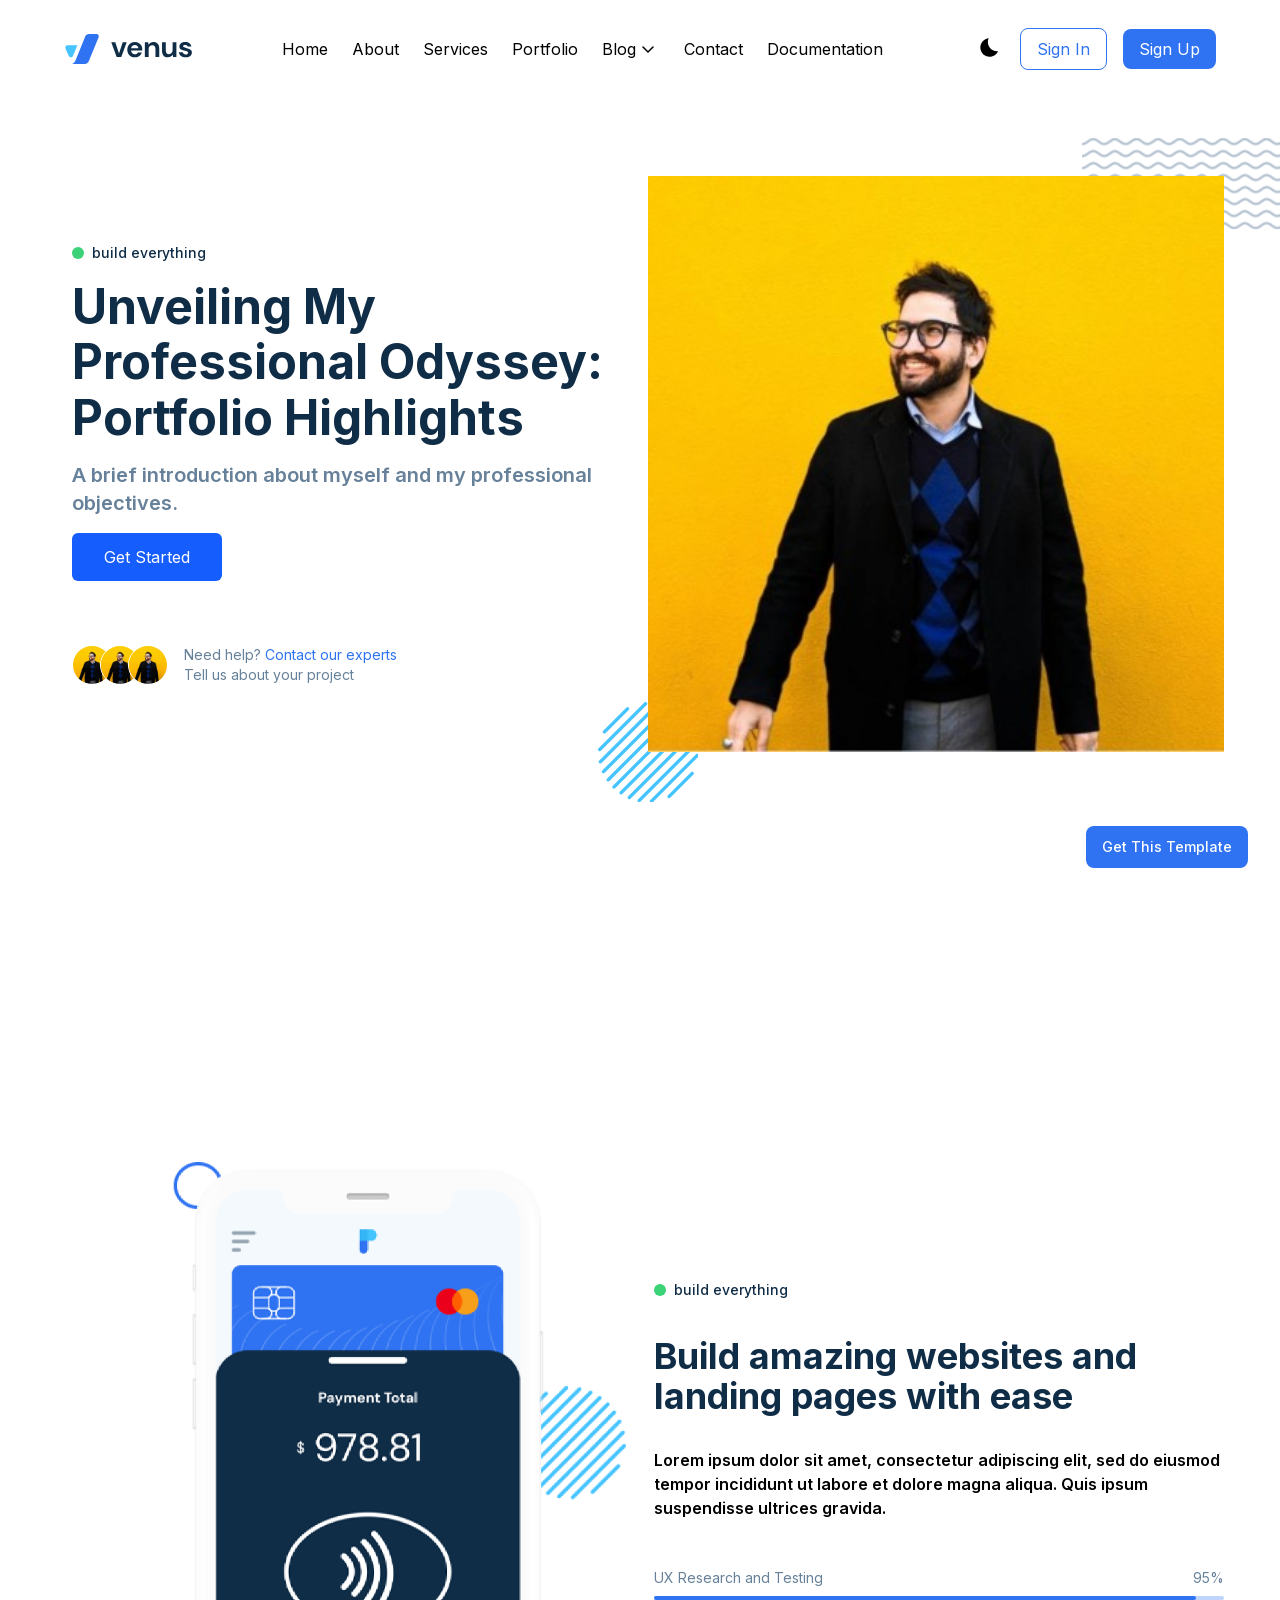
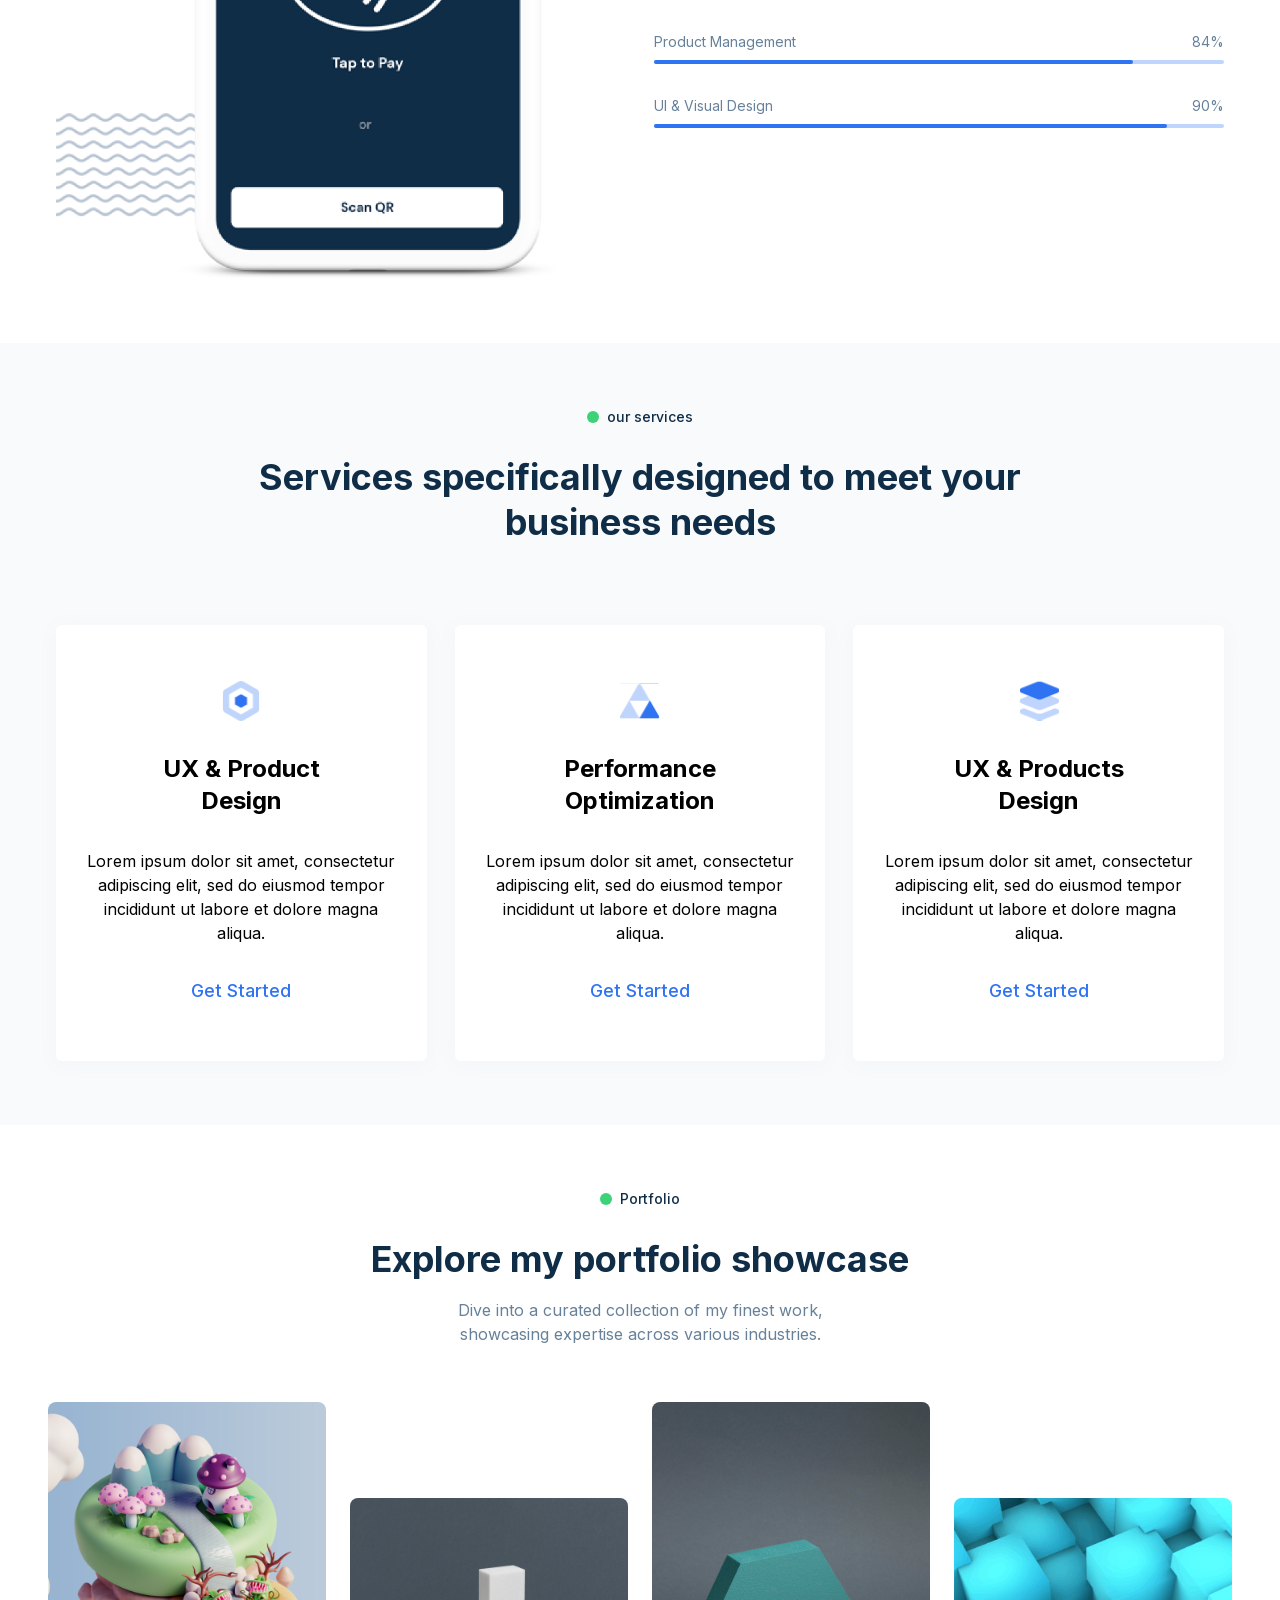
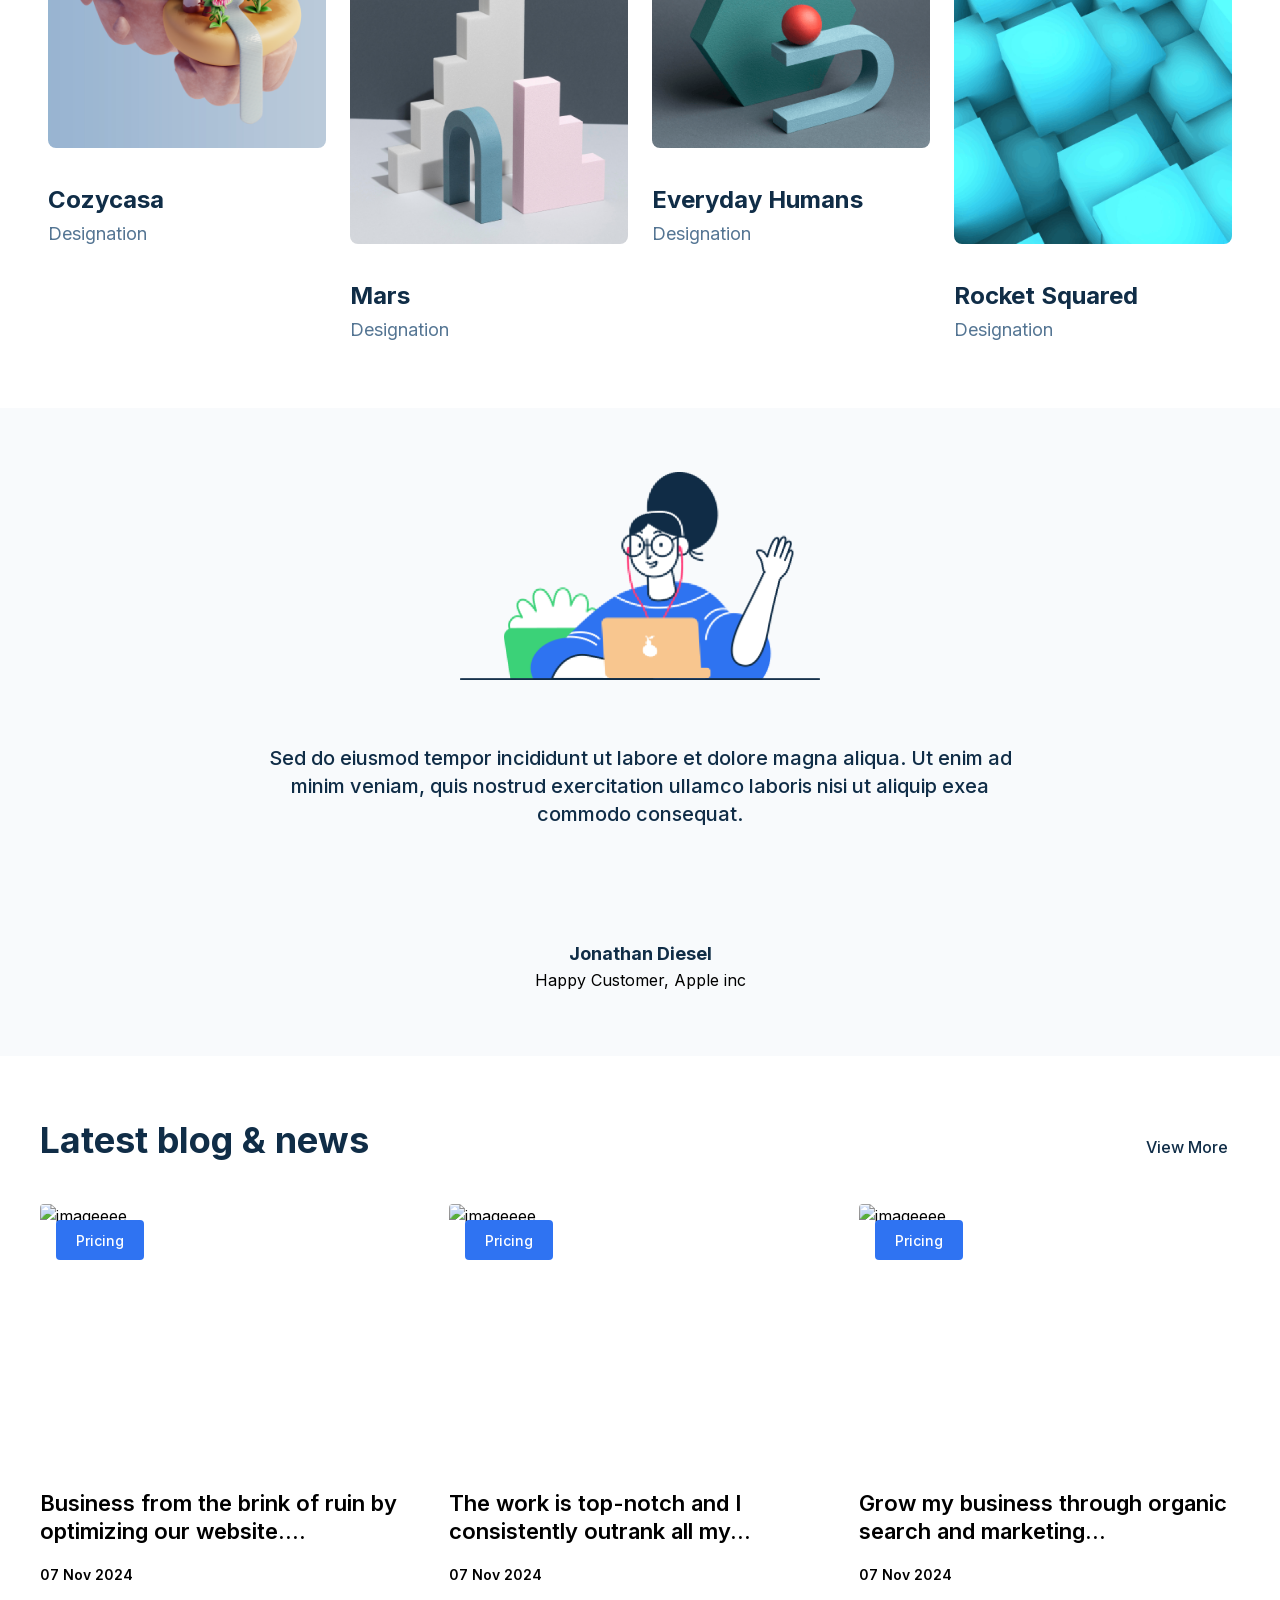
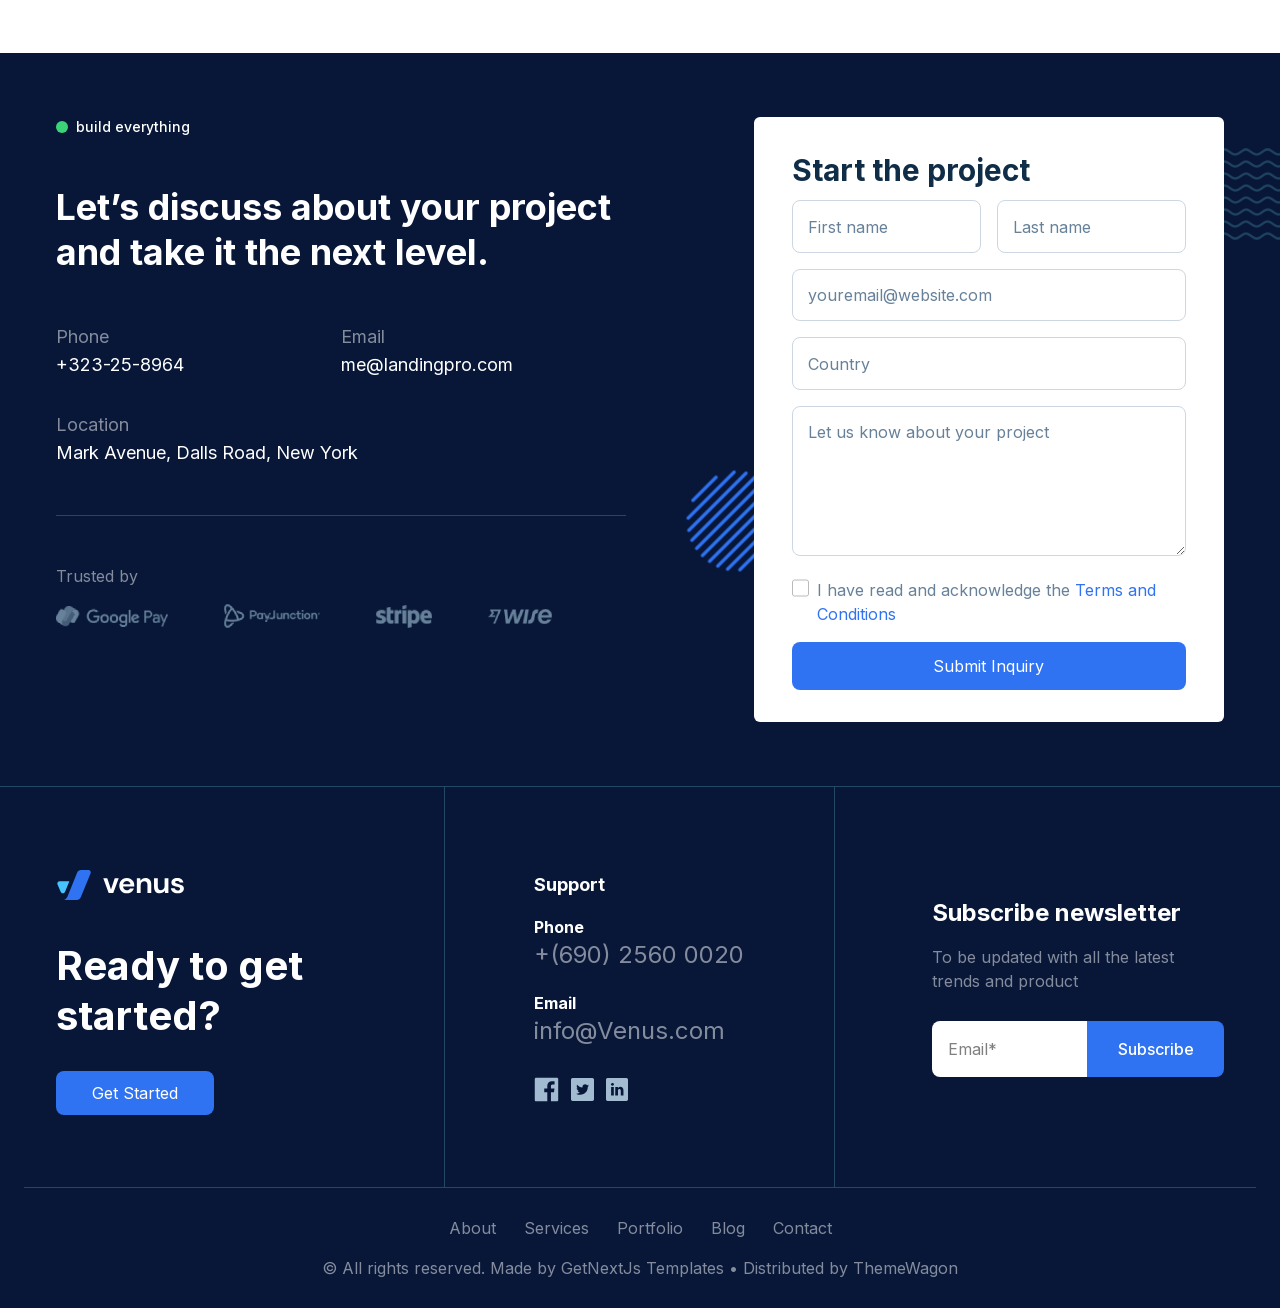
==== commit c064a96d: "Inject real testimonials" ====
--- a/index.html
+++ b/index.html
@@ -1 +1,53 @@
-<!DOCTYPE html><html lang="en"><head><meta charSet="utf-8"/><meta name="viewport" content="width=device-width, initial-scale=1"/><link rel="preload" href="/_next/static/media/e4af272ccee01ff0-s.p.woff2" as="font" crossorigin="" type="font/woff2"/><link rel="stylesheet" href="/_next/static/css/a0613820092a82fa.css" data-precedence="next"/><link rel="stylesheet" href="/_next/static/css/61fb2ebe5ca651da.css" data-precedence="next"/><link rel="stylesheet" href="/_next/static/css/3a24c022f69a36a9.css" data-precedence="next"/><link rel="preload" as="script" fetchPriority="low" href="/_next/static/chunks/webpack-dd903eeda803f836.js"/><script src="/_next/static/chunks/4bd1b696-adabc8d4169a035b.js" async=""></script><script src="/_next/static/chunks/517-c1935baeb9a6ede7.js" async=""></script><script src="/_next/static/chunks/main-app-bf19d543d40ebbe1.js" async=""></script><script src="/_next/static/chunks/742-af92c697d09a2cb8.js" async=""></script><script src="/_next/static/chunks/788-28ab76de0020a23b.js" async=""></script><script src="/_next/static/chunks/998-886161bf7428c8e5.js" async=""></script><script src="/_next/static/chunks/app/layout-5c38d8e1caa2f137.js" async=""></script><script src="/_next/static/chunks/353-ff11063187c46c19.js" async=""></script><script src="/_next/static/chunks/app/page-c007a687d47fd243.js" async=""></script><meta name="next-size-adjust" content=""/><title>Venus</title><link rel="icon" href="/favicon.ico" type="image/x-icon" sizes="16x16"/><script src="/_next/static/chunks/polyfills-42372ed130431b0a.js" noModule=""></script></head><body class="__className_f367f3"><style>#nprogress{pointer-events:none}#nprogress .bar{background:#29d;position:fixed;z-index:1600;top: 0;left:0;width:100%;height:3px}#nprogress .peg{display:block;position:absolute;right:0;width:100px;height:100%;box-shadow:0 0 10px #29d,0 0 5px #29d;opacity:1;-webkit-transform:rotate(3deg) translate(0px,-4px);-ms-transform:rotate(3deg) translate(0px,-4px);transform:rotate(3deg) translate(0px,-4px)}#nprogress .spinner{display:block;position:fixed;z-index:1600;top: 15px;right:15px}#nprogress .spinner-icon{width:18px;height:18px;box-sizing:border-box;border:2px solid transparent;border-top-color:#29d;border-left-color:#29d;border-radius:50%;-webkit-animation:nprogress-spinner 400ms linear infinite;animation:nprogress-spinner 400ms linear infinite}.nprogress-custom-parent{overflow:hidden;position:relative}.nprogress-custom-parent #nprogress .bar,.nprogress-custom-parent #nprogress .spinner{position:absolute}@-webkit-keyframes nprogress-spinner{0%{-webkit-transform:rotate(0deg)}100%{-webkit-transform:rotate(360deg)}}@keyframes nprogress-spinner{0%{transform:rotate(0deg)}100%{transform:rotate(360deg)}}</style><script>!function(){try{var d=document.documentElement,c=d.classList;c.remove('light','dark');var e=localStorage.getItem('theme');if('system'===e||(!e&&true)){var t='(prefers-color-scheme: dark)',m=window.matchMedia(t);if(m.media!==t||m.matches){d.style.colorScheme = 'dark';c.add('dark')}else{d.style.colorScheme = 'light';c.add('light')}}else if(e){c.add(e|| '')}if(e==='light'||e==='dark')d.style.colorScheme=e}catch(e){}}()</script><div><header class="fixed h-24 top-0 py-1 z-50 w-full dark:bg-transparent transition-all shadow-none"><div class="container mx-auto max-w-6xl flex items-center justify-between p-6"><a href="/"><img alt="logo" loading="lazy" width="160" height="50" decoding="async" data-nimg="1" class="dark:hidden" style="color:transparent;width:auto;height:auto" src="/images/logo/logo.svg"/><img alt="logo" loading="lazy" width="160" height="50" decoding="async" data-nimg="1" class="dark:block hidden" style="color:transparent;width:auto;height:auto" src="/images/logo/logo-white.svg"/></a><nav class="hidden lg:flex grow items-center justify-center gap-6"><div class="relative"><a class="text-base flex py-2 font-normal hover:text-primary dark:hover:text-primary text-black dark:text-white  text-primary dark:text-primary! null null" href="/">Home</a></div><div class="relative"><a class="text-base flex py-2 font-normal hover:text-primary dark:hover:text-primary text-black dark:text-white     null null" href="/about/">About</a></div><div class="relative"><a class="text-base flex py-2 font-normal hover:text-primary dark:hover:text-primary text-black dark:text-white     null null" href="/services/">Services</a></div><div class="relative"><a class="text-base flex py-2 font-normal hover:text-primary dark:hover:text-primary text-black dark:text-white     null null" href="/portfolio/">Portfolio</a></div><div class="relative"><a class="text-base flex py-2 font-normal hover:text-primary dark:hover:text-primary text-black dark:text-white     null null" href="/blog/">Blog<svg xmlns="http://www.w3.org/2000/svg" width="1.5em" height="1.5em" viewBox="0 0 24 24"><path fill="none" stroke="currentColor" stroke-linecap="round" stroke-linejoin="round" stroke-width="1.5" d="m7 10l5 5l5-5"></path></svg></a></div><div class="relative"><a class="text-base flex py-2 font-normal hover:text-primary dark:hover:text-primary text-black dark:text-white     null null" href="/contact/">Contact</a></div><div class="relative"><a class="text-base flex py-2 font-normal hover:text-primary dark:hover:text-primary text-black dark:text-white     null null" href="/documentation/">Documentation</a></div></nav><div class="flex items-center gap-4"><button aria-label="Toggle theme" class="flex h-8 w-8 items-center justify-center text-body-color duration-300 dark:text-white"><svg viewBox="0 0 16 16" class="hidden h-6 w-6 dark:block text-white"><path d="M4.50663 3.2267L3.30663 2.03337L2.36663 2.97337L3.55996 4.1667L4.50663 3.2267ZM2.66663 7.00003H0.666626V8.33337H2.66663V7.00003ZM8.66663 0.366699H7.33329V2.33337H8.66663V0.366699V0.366699ZM13.6333 2.97337L12.6933 2.03337L11.5 3.2267L12.44 4.1667L13.6333 2.97337ZM11.4933 12.1067L12.6866 13.3067L13.6266 12.3667L12.4266 11.1734L11.4933 12.1067ZM13.3333 7.00003V8.33337H15.3333V7.00003H13.3333ZM7.99996 3.6667C5.79329 3.6667 3.99996 5.46003 3.99996 7.6667C3.99996 9.87337 5.79329 11.6667 7.99996 11.6667C10.2066 11.6667 12 9.87337 12 7.6667C12 5.46003 10.2066 3.6667 7.99996 3.6667ZM7.33329 14.9667H8.66663V13H7.33329V14.9667ZM2.36663 12.36L3.30663 13.3L4.49996 12.1L3.55996 11.16L2.36663 12.36Z" fill="#FFFFFF"></path></svg><svg viewBox="0 0 23 23" class="h-8 w-8 text-dark dark:hidden text-white"><path d="M16.6111 15.855C17.591 15.1394 18.3151 14.1979 18.7723 13.1623C16.4824 13.4065 14.1342 12.4631 12.6795 10.4711C11.2248 8.47905 11.0409 5.95516 11.9705 3.84818C10.8449 3.9685 9.72768 4.37162 8.74781 5.08719C5.7759 7.25747 5.12529 11.4308 7.29558 14.4028C9.46586 17.3747 13.6392 18.0253 16.6111 15.855Z"></path></svg></button><a class="hidden lg:block bg-transparent border border-primary text-primary px-4 py-2 rounded-lg hover:bg-blue-600 hover:text-white" href="#">Sign In</a><a class="hidden lg:block bg-primary text-white px-4 py-2 rounded-lg hover:bg-blue-700" href="#">Sign Up</a><button class="block lg:hidden p-2 rounded-lg" aria-label="Toggle mobile menu"><span class="block w-6 h-0.5 bg-black dark:bg-white"></span><span class="block w-6 h-0.5 bg-black dark:bg-white mt-1.5"></span><span class="block w-6 h-0.5 bg-black dark:bg-white mt-1.5"></span></button></div></div><div class="lg:hidden fixed top-0 right-0 h-full w-full bg-white dark:bg-darkmode shadow-lg transform transition-transform duration-300 max-w-xs translate-x-full z-50"><div class="flex items-center justify-between p-4"><h2 class="text-lg font-bold text-midnight_text dark:text-white">Menu</h2><button aria-label="Close mobile menu"><svg xmlns="http://www.w3.org/2000/svg" width="24" height="24" viewBox="0 0 24 24" class="dark:text-white"><path fill="none" stroke="currentColor" stroke-linecap="round" stroke-linejoin="round" stroke-width="2" d="M6 18L18 6M6 6l12 12"></path></svg></button></div><nav class="flex flex-col items-start p-4"><a class="relative block w-full" href="/"><button class="flex items-center justify-between w-full py-2 px-3 text-black rounded-md dark:text-grey dark:text-opacity-70 focus:outline-hidden bg-primary text-white dark:text-white! null null">Home</button></a><a class="relative block w-full" href="/about/"><button class="flex items-center justify-between w-full py-2 px-3 text-black rounded-md dark:text-grey dark:text-opacity-70 focus:outline-hidden    null null">About</button></a><a class="relative block w-full" href="/services/"><button class="flex items-center justify-between w-full py-2 px-3 text-black rounded-md dark:text-grey dark:text-opacity-70 focus:outline-hidden    null null">Services</button></a><a class="relative block w-full" href="/portfolio/"><button class="flex items-center justify-between w-full py-2 px-3 text-black rounded-md dark:text-grey dark:text-opacity-70 focus:outline-hidden    null null">Portfolio</button></a><a class="relative block w-full" href="/blog/"><button class="flex items-center justify-between w-full py-2 px-3 text-black rounded-md dark:text-grey dark:text-opacity-70 focus:outline-hidden    null null">Blog<svg xmlns="http://www.w3.org/2000/svg" width="1.5em" height="1.5em" viewBox="0 0 24 24"><path fill="none" stroke="currentColor" stroke-linecap="round" stroke-linejoin="round" stroke-width="1.5" d="m7 10l5 5l5-5"></path></svg></button></a><a class="relative block w-full" href="/contact/"><button class="flex items-center justify-between w-full py-2 px-3 text-black rounded-md dark:text-grey dark:text-opacity-70 focus:outline-hidden    null null">Contact</button></a><a class="relative block w-full" href="/documentation/"><button class="flex items-center justify-between w-full py-2 px-3 text-black rounded-md dark:text-grey dark:text-opacity-70 focus:outline-hidden    null null">Documentation</button></a><div class="mt-4 flex flex-col gap-4 w-full"><a class="bg-transparent border border-primary text-primary px-4 py-2 rounded-lg hover:bg-blue-600 hover:text-white" href="#">Sign In</a><a class="bg-primary text-white px-4 py-2 rounded-lg hover:bg-blue-700" href="#">Sign Up</a></div></nav></div><div class="fixed top-6 end-1/2 translate-x-1/2 z-50 hidden"><div class="mb-10 text-center mx-auto inline-block bg-green-500 p-3 rounded-md text-white"><div class="flex item-center gap-4"><span></span><p class="text-sm font-medium">Success! Logged in successfully.</p></div></div></div><div class="fixed top-6 end-1/2 translate-x-1/2 z-50 hidden"><div class="mb-10 text-center mx-auto inline-block bg-error p-3 rounded-md text-white"><div class="flex item-center gap-4"><span></span><p class="text-sm font-medium">Failed! Logged in failed.</p></div></div></div><div class="fixed top-6 end-1/2 translate-x-1/2 z-50 hidden"><div class="mb-10 text-center mx-auto inline-block bg-green-500 p-3 rounded-md text-white"><div class="flex item-center gap-4"><span></span><p class="text-sm font-medium">Success! User Registered successfully.</p></div></div></div></header><main><section class="relative md:pt-44 pt-28 bg-white  dark:bg-darklight bg-cover text-white"><div class="container mx-auto max-w-6xl px-4 grid grid-cols-12 gap-4 relative z-10"><div class="md:col-span-6 col-span-12 p-4 md:px-4 px-0 space-y-4 flex flex-col items-start justify-center" data-aos="fade-right" data-aos-delay="200" data-aos-duration="1000"><div class="flex gap-2 items-center"><span class="w-3 h-3 rounded-full bg-success"></span><span class="font-medium text-midnight_text text-sm dark:text-white/50">build everything</span></div><h1 class="text-midnight_text font-bold dark:text-white text-4xl  md:text-5xl md:leading-[1.15]">Unveiling My Professional Odyssey: Portfolio Highlights</h1><p class="text-grey dark:text-white/70 text-xl font-semibold">A brief introduction about myself and my professional objectives.</p><a href="#learn-more" class="py-3 bg-blue-600 text-white rounded-md hover:bg-blue-700 transition duration-300 px-8">Get Started</a><div class="flex items-center mt-12 gap-4"><div class="flex items-center"><img alt="hero-image" loading="lazy" width="40" height="40" decoding="async" data-nimg="1" class="w-10! h-10! rounded-full border border-solid border-white -ml-0" style="color:transparent" src="/images/hero/hero-profile-1.jpg"/><img alt="hero-image" loading="lazy" width="40" height="40" decoding="async" data-nimg="1" class="w-10! h-10! rounded-full border border-solid border-white -ml-3" style="color:transparent" src="/images/hero/hero-profile-2.jpg"/><img alt="hero-image" loading="lazy" width="40" height="40" decoding="async" data-nimg="1" class="w-10! h-10! rounded-full border border-solid border-white -ml-3" style="color:transparent" src="/images/hero/hero-profile-3.jpg"/></div><div><p class="text-sm font-normal text-grey max-w-56">Need help?<!-- --> <a class="text-primary hover:text-blue-700" href="#">Contact our experts</a> <!-- -->Tell us about your project</p></div></div></div><div class="md:col-span-6 col-span-12 relative before:absolute before:content-[&#x27;&#x27;] before:bg-[url(&#x27;/images/hero/line-leyar.svg&#x27;)] before:bg-no-repeat before:left-1/2 before:top-0 before:h-24 before:w-52 before:-z-10 before:translate-x-70% before:-translate-y-40% lg:before:inline-block before:hidden after:absolute after:content-[&#x27;&#x27;] after:bg-[url(&#x27;/images/hero/round-leyar.svg&#x27;)] after:bg-no-repeat xl:after:inline-block after:hidden after:left-0 after:bottom-0 after:h-6.25 after:w-6.25 after:-z-10 after:-translate-x-1/2 after:translate-y-1/2"><img alt="hero-image" loading="lazy" width="350" height="150" decoding="async" data-nimg="1" style="color:transparent;width:100%;height:auto" src="/images/hero/hero-image.png"/></div></div></section><section class=" dark:bg-darkmode bg-white"><div class="container mx-auto max-w-6xl px-4"><div class="flex flex-wrap items-center md:justify-between justify-center md:gap-0 gap-9"><div class="flex flex-col items-center gap-[0.875rem]" data-aos="fade-up" data-aos-delay="0" data-aos-duration="1000"><img alt="icon" loading="lazy" width="30" height="30" decoding="async" data-nimg="1" style="color:transparent" src="/images/counter/star.svg"/><span class="text-5xl font-semibold text-midnight_text dark:text-white">4.86</span><p class="text-base text-grey text-center max-w-[17.8125rem] w-full dark:text-white/50">Out of 5 stars from 3896 reviews on Google platform</p></div><div class="flex flex-col items-center gap-[0.875rem]" data-aos="fade-up" data-aos-delay="200" data-aos-duration="1000"><img alt="icon" loading="lazy" width="30" height="30" decoding="async" data-nimg="1" style="color:transparent" src="/images/counter/admin.svg"/><span class="text-5xl font-semibold text-midnight_text dark:text-white">364</span><p class="text-base text-grey text-center max-w-[17.8125rem] w-full dark:text-white/50">Client testimonials received in the year 2021</p></div><div class="flex flex-col items-center gap-[0.875rem]" data-aos="fade-up" data-aos-delay="400" data-aos-duration="1000"><img alt="icon" loading="lazy" width="30" height="30" decoding="async" data-nimg="1" style="color:transparent" src="/images/counter/bag.svg"/><span class="text-5xl font-semibold text-midnight_text dark:text-white">45M+</span><p class="text-base text-grey text-center max-w-[17.8125rem] w-full dark:text-white/50">Revenue generated through new projects &amp; marketing</p></div></div></div></section><section class="scroll-mt-25 dark:bg-darkmode bg-white" id="about"><div class="container mx-auto max-w-6xl px-4"><div class="grid md:grid-cols-12 items-center gap-7"><div class="md:col-span-6"><img alt="logo" loading="lazy" width="375" height="0" decoding="async" data-nimg="1" class="md:block hidden" style="color:transparent;width:100%;height:auto" src="/images/work-progress/progress-work.png"/></div><div class="md:col-span-6" data-aos="fade-left" data-aos-delay="200" data-aos-duration="1000"><div class="flex gap-2 items-center"><span class="w-3 h-3 rounded-full bg-success"></span><span class="font-medium text-midnight_text text-sm dark:text-white/50">build everything</span></div><h2 class="pt-9 pb-8 text-midnight_text font-bold dark:text-white text-4xl">Build amazing websites and landing pages with ease</h2><p class="text-gray dark:text-white/70 text-base font-semibold">Lorem ipsum dolor sit amet, consectetur adipiscing elit, sed do eiusmod tempor incididunt ut labore et dolore magna aliqua. Quis ipsum suspendisse ultrices gravida.</p><div class="block mx-auto pt-12"></div></div></div></div></section><section class="bg-section dark:bg-darklight" id="services"><div class="container mx-auto max-w-6xl px-4"><div class="flex gap-2 items-center justify-center" data-aos="fade-up" data-aos-delay="200" data-aos-duration="1000"><span class="w-3 h-3 rounded-full bg-success"></span><span class="font-medium text-midnight_text text-sm dark:text-white/50">our services</span></div><h2 class="sm:text-4xl text-[28px] leading-tight font-bold text-midnight_text md:text-center text-start pt-7 pb-20 md:w-4/6 w-full m-auto dark:text-white" data-aos="fade-up" data-aos-delay="200" data-aos-duration="1000">Services specifically designed to meet your business needs</h2><div class="grid md:grid-cols-12 sm:grid-cols-8 grid-cols-1 gap-7"><div data-aos="fade-up" data-aos-delay="0" data-aos-duration="1000" data-aos-offset="300" class="col-span-4 bg-white flex flex-col justify-between items-center text-center py-14 px-7 shadow-service rounded-md gap-8 dark:bg-darkmode"><img alt="Service Box" loading="lazy" width="0" height="0" decoding="async" data-nimg="1" class="w-10 h-10 bg-no-repeat inline-block bg-contain" style="color:transparent" src="/images/services/ux-design-product_1.svg"/><h3 class="max-w-44 mx-auto text-2xl font-bold">UX &amp; Product Design</h3><p class="dark:text-white/50 text-base font-normal">Lorem ipsum dolor sit amet, consectetur adipiscing elit, sed do eiusmod tempor incididunt ut labore et dolore magna aliqua.</p><a class="hover:text-blue-700 text-lg font-medium text-primary group flex items-center" href="#">Get Started<span><span></span></span></a></div><div data-aos="fade-up" data-aos-delay="200" data-aos-duration="1000" data-aos-offset="300" class="col-span-4 bg-white flex flex-col justify-between items-center text-center py-14 px-7 shadow-service rounded-md gap-8 dark:bg-darkmode"><img alt="Service Box" loading="lazy" width="0" height="0" decoding="async" data-nimg="1" class="w-10 h-10 bg-no-repeat inline-block bg-contain" style="color:transparent" src="/images/services/perfomance-optimization.svg"/><h3 class="max-w-44 mx-auto text-2xl font-bold">Performance Optimization</h3><p class="dark:text-white/50 text-base font-normal">Lorem ipsum dolor sit amet, consectetur adipiscing elit, sed do eiusmod tempor incididunt ut labore et dolore magna aliqua.</p><a class="hover:text-blue-700 text-lg font-medium text-primary group flex items-center" href="#">Get Started<span><span></span></span></a></div><div data-aos="fade-up" data-aos-delay="400" data-aos-duration="1000" data-aos-offset="300" class="col-span-4 bg-white flex flex-col justify-between items-center text-center py-14 px-7 shadow-service rounded-md gap-8 dark:bg-darkmode"><img alt="Service Box" loading="lazy" width="0" height="0" decoding="async" data-nimg="1" class="w-10 h-10 bg-no-repeat inline-block bg-contain" style="color:transparent" src="/images/services/ux-design-product_2.svg"/><h3 class="max-w-44 mx-auto text-2xl font-bold">UX &amp; Products Design</h3><p class="dark:text-white/50 text-base font-normal">Lorem ipsum dolor sit amet, consectetur adipiscing elit, sed do eiusmod tempor incididunt ut labore et dolore magna aliqua.</p><a class="hover:text-blue-700 text-lg font-medium text-primary group flex items-center" href="#">Get Started<span><span></span></span></a></div></div></div></section><section id="portfolio" class="dark:bg-darkmode"><div class="text-center lg:px-0 px-8"><div class="flex gap-2 items-center justify-center" data-aos="fade-right" data-aos-delay="200" data-aos-duration="1000"><span class="w-3 h-3 rounded-full bg-success"></span><span class="font-medium text-midnight_text text-sm dark:text-white/50">Portfolio</span></div><h2 class="sm:text-4xl text-[28px] leading-tight font-bold text-midnight_text text-center pt-7 pb-4 md:w-4/6 w-full m-auto dark:text-white" data-aos="fade-left" data-aos-delay="200" data-aos-duration="1000">Explore my portfolio showcase</h2><div class="pb-14 inline-flex"><p class="text-base font-normal text-grey max-w-29 dark:text-white/50">Dive into a curated collection of my finest work, showcasing expertise across various industries.</p></div></div><div id="portfolio" class="dark:bg-darkmode"><div class="lg:px-9 m-auto px-0 max-w-[1600px] slider-container"><div class="slick-slider slick-initialized" dir="ltr"><div class="slick-list"><div class="slick-track" style="width:500%;left:-100%"><div data-index="-5" tabindex="-1" class="slick-slide slick-cloned" aria-hidden="true" style="width:4%"><div><a tabindex="-1" style="width:100%;display:inline-block" href="/portfolio/fusion-dynamics/"><div class="px-3 group lg:mt-24 "><div class="relative overflow-hidden rounded-lg"><img alt="Portfolio" loading="lazy" width="1200" height="800" decoding="async" data-nimg="1" class="group-hover:scale-110 group-hover:cursor-pointer transition-all duration-500" style="color:transparent;width:100%;height:auto" src="/images/portfolio/humans.png"/></div><h4 class="pb-1 pt-9 group-hover:text-primary group-hover:cursor-pointer text-2xl text-midnight_text font-bold dark:text-white">Fusion Dynamics</h4><p class="text-secondary font-normal text-lg group-hover:text-primary group-hover:cursor-pointer dark:text-white/50">Designation</p></div></a></div></div><div data-index="-4" tabindex="-1" class="slick-slide slick-cloned" aria-hidden="true" style="width:4%"><div><a tabindex="-1" style="width:100%;display:inline-block" href="/portfolio/innovate-x-ventures/"><div class="px-3 group "><div class="relative overflow-hidden rounded-lg"><img alt="Portfolio" loading="lazy" width="1200" height="800" decoding="async" data-nimg="1" class="group-hover:scale-110 group-hover:cursor-pointer transition-all duration-500" style="color:transparent;width:100%;height:auto" src="/images/portfolio/cozycasa.png"/></div><h4 class="pb-1 pt-9 group-hover:text-primary group-hover:cursor-pointer text-2xl text-midnight_text font-bold dark:text-white">InnovateX Ventures</h4><p class="text-secondary font-normal text-lg group-hover:text-primary group-hover:cursor-pointer dark:text-white/50">Designation</p></div></a></div></div><div data-index="-3" tabindex="-1" class="slick-slide slick-cloned" aria-hidden="true" style="width:4%"><div><a tabindex="-1" style="width:100%;display:inline-block" href="/portfolio/nebula-holdings/"><div class="px-3 group lg:mt-24 "><div class="relative overflow-hidden rounded-lg"><img alt="Portfolio" loading="lazy" width="1200" height="800" decoding="async" data-nimg="1" class="group-hover:scale-110 group-hover:cursor-pointer transition-all duration-500" style="color:transparent;width:100%;height:auto" src="/images/portfolio/mars.png"/></div><h4 class="pb-1 pt-9 group-hover:text-primary group-hover:cursor-pointer text-2xl text-midnight_text font-bold dark:text-white">Nebula Holdings</h4><p class="text-secondary font-normal text-lg group-hover:text-primary group-hover:cursor-pointer dark:text-white/50">Designation</p></div></a></div></div><div data-index="-2" tabindex="-1" class="slick-slide slick-cloned" aria-hidden="true" style="width:4%"><div><a tabindex="-1" style="width:100%;display:inline-block" href="/portfolio/summit-partners/"><div class="px-3 group "><div class="relative overflow-hidden rounded-lg"><img alt="Portfolio" loading="lazy" width="1200" height="800" decoding="async" data-nimg="1" class="group-hover:scale-110 group-hover:cursor-pointer transition-all duration-500" style="color:transparent;width:100%;height:auto" src="/images/portfolio/panda-logo.png"/></div><h4 class="pb-1 pt-9 group-hover:text-primary group-hover:cursor-pointer text-2xl text-midnight_text font-bold dark:text-white">Summit Partners</h4><p class="text-secondary font-normal text-lg group-hover:text-primary group-hover:cursor-pointer dark:text-white/50">Designation</p></div></a></div></div><div data-index="-1" tabindex="-1" class="slick-slide slick-cloned" aria-hidden="true" style="width:4%"><div><a tabindex="-1" style="width:100%;display:inline-block" href="/portfolio/apex-strategies/"><div class="px-3 group lg:mt-24 "><div class="relative overflow-hidden rounded-lg"><img alt="Portfolio" loading="lazy" width="1200" height="800" decoding="async" data-nimg="1" class="group-hover:scale-110 group-hover:cursor-pointer transition-all duration-500" style="color:transparent;width:100%;height:auto" src="/images/portfolio/roket-squred.png"/></div><h4 class="pb-1 pt-9 group-hover:text-primary group-hover:cursor-pointer text-2xl text-midnight_text font-bold dark:text-white">Apex Strategies</h4><p class="text-secondary font-normal text-lg group-hover:text-primary group-hover:cursor-pointer dark:text-white/50">Designation</p></div></a></div></div><div data-index="0" class="slick-slide slick-active slick-current" tabindex="-1" aria-hidden="false" style="outline:none;width:4%"><div><a tabindex="-1" style="width:100%;display:inline-block" href="/portfolio/Cozycasa/"><div class="px-3 group "><div class="relative overflow-hidden rounded-lg"><img alt="Portfolio" loading="lazy" width="1200" height="800" decoding="async" data-nimg="1" class="group-hover:scale-110 group-hover:cursor-pointer transition-all duration-500" style="color:transparent;width:100%;height:auto" src="/images/portfolio/cozycasa.png"/></div><h4 class="pb-1 pt-9 group-hover:text-primary group-hover:cursor-pointer text-2xl text-midnight_text font-bold dark:text-white">Cozycasa</h4><p class="text-secondary font-normal text-lg group-hover:text-primary group-hover:cursor-pointer dark:text-white/50">Designation</p></div></a></div></div><div data-index="1" class="slick-slide slick-active" tabindex="-1" aria-hidden="false" style="outline:none;width:4%"><div><a tabindex="-1" style="width:100%;display:inline-block" href="/portfolio/Mars/"><div class="px-3 group lg:mt-24 "><div class="relative overflow-hidden rounded-lg"><img alt="Portfolio" loading="lazy" width="1200" height="800" decoding="async" data-nimg="1" class="group-hover:scale-110 group-hover:cursor-pointer transition-all duration-500" style="color:transparent;width:100%;height:auto" src="/images/portfolio/mars.png"/></div><h4 class="pb-1 pt-9 group-hover:text-primary group-hover:cursor-pointer text-2xl text-midnight_text font-bold dark:text-white">Mars</h4><p class="text-secondary font-normal text-lg group-hover:text-primary group-hover:cursor-pointer dark:text-white/50">Designation</p></div></a></div></div><div data-index="2" class="slick-slide slick-active" tabindex="-1" aria-hidden="false" style="outline:none;width:4%"><div><a tabindex="-1" style="width:100%;display:inline-block" href="/portfolio/everyday-humans/"><div class="px-3 group "><div class="relative overflow-hidden rounded-lg"><img alt="Portfolio" loading="lazy" width="1200" height="800" decoding="async" data-nimg="1" class="group-hover:scale-110 group-hover:cursor-pointer transition-all duration-500" style="color:transparent;width:100%;height:auto" src="/images/portfolio/humans.png"/></div><h4 class="pb-1 pt-9 group-hover:text-primary group-hover:cursor-pointer text-2xl text-midnight_text font-bold dark:text-white">Everyday Humans</h4><p class="text-secondary font-normal text-lg group-hover:text-primary group-hover:cursor-pointer dark:text-white/50">Designation</p></div></a></div></div><div data-index="3" class="slick-slide slick-active" tabindex="-1" aria-hidden="false" style="outline:none;width:4%"><div><a tabindex="-1" style="width:100%;display:inline-block" href="/portfolio/rocket-squared/"><div class="px-3 group lg:mt-24 "><div class="relative overflow-hidden rounded-lg"><img alt="Portfolio" loading="lazy" width="1200" height="800" decoding="async" data-nimg="1" class="group-hover:scale-110 group-hover:cursor-pointer transition-all duration-500" style="color:transparent;width:100%;height:auto" src="/images/portfolio/roket-squred.png"/></div><h4 class="pb-1 pt-9 group-hover:text-primary group-hover:cursor-pointer text-2xl text-midnight_text font-bold dark:text-white">Rocket Squared</h4><p class="text-secondary font-normal text-lg group-hover:text-primary group-hover:cursor-pointer dark:text-white/50">Designation</p></div></a></div></div><div data-index="4" class="slick-slide slick-active" tabindex="-1" aria-hidden="false" style="outline:none;width:4%"><div><a tabindex="-1" style="width:100%;display:inline-block" href="/portfolio/panda-logo/"><div class="px-3 group "><div class="relative overflow-hidden rounded-lg"><img alt="Portfolio" loading="lazy" width="1200" height="800" decoding="async" data-nimg="1" class="group-hover:scale-110 group-hover:cursor-pointer transition-all duration-500" style="color:transparent;width:100%;height:auto" src="/images/portfolio/panda-logo.png"/></div><h4 class="pb-1 pt-9 group-hover:text-primary group-hover:cursor-pointer text-2xl text-midnight_text font-bold dark:text-white">Panda Logo</h4><p class="text-secondary font-normal text-lg group-hover:text-primary group-hover:cursor-pointer dark:text-white/50">Designation</p></div></a></div></div><div data-index="5" class="slick-slide" tabindex="-1" aria-hidden="true" style="outline:none;width:4%"><div><a tabindex="-1" style="width:100%;display:inline-block" href="/portfolio/fusion-dynamics/"><div class="px-3 group lg:mt-24 "><div class="relative overflow-hidden rounded-lg"><img alt="Portfolio" loading="lazy" width="1200" height="800" decoding="async" data-nimg="1" class="group-hover:scale-110 group-hover:cursor-pointer transition-all duration-500" style="color:transparent;width:100%;height:auto" src="/images/portfolio/humans.png"/></div><h4 class="pb-1 pt-9 group-hover:text-primary group-hover:cursor-pointer text-2xl text-midnight_text font-bold dark:text-white">Fusion Dynamics</h4><p class="text-secondary font-normal text-lg group-hover:text-primary group-hover:cursor-pointer dark:text-white/50">Designation</p></div></a></div></div><div data-index="6" class="slick-slide" tabindex="-1" aria-hidden="true" style="outline:none;width:4%"><div><a tabindex="-1" style="width:100%;display:inline-block" href="/portfolio/innovate-x-ventures/"><div class="px-3 group "><div class="relative overflow-hidden rounded-lg"><img alt="Portfolio" loading="lazy" width="1200" height="800" decoding="async" data-nimg="1" class="group-hover:scale-110 group-hover:cursor-pointer transition-all duration-500" style="color:transparent;width:100%;height:auto" src="/images/portfolio/cozycasa.png"/></div><h4 class="pb-1 pt-9 group-hover:text-primary group-hover:cursor-pointer text-2xl text-midnight_text font-bold dark:text-white">InnovateX Ventures</h4><p class="text-secondary font-normal text-lg group-hover:text-primary group-hover:cursor-pointer dark:text-white/50">Designation</p></div></a></div></div><div data-index="7" class="slick-slide" tabindex="-1" aria-hidden="true" style="outline:none;width:4%"><div><a tabindex="-1" style="width:100%;display:inline-block" href="/portfolio/nebula-holdings/"><div class="px-3 group lg:mt-24 "><div class="relative overflow-hidden rounded-lg"><img alt="Portfolio" loading="lazy" width="1200" height="800" decoding="async" data-nimg="1" class="group-hover:scale-110 group-hover:cursor-pointer transition-all duration-500" style="color:transparent;width:100%;height:auto" src="/images/portfolio/mars.png"/></div><h4 class="pb-1 pt-9 group-hover:text-primary group-hover:cursor-pointer text-2xl text-midnight_text font-bold dark:text-white">Nebula Holdings</h4><p class="text-secondary font-normal text-lg group-hover:text-primary group-hover:cursor-pointer dark:text-white/50">Designation</p></div></a></div></div><div data-index="8" class="slick-slide" tabindex="-1" aria-hidden="true" style="outline:none;width:4%"><div><a tabindex="-1" style="width:100%;display:inline-block" href="/portfolio/summit-partners/"><div class="px-3 group "><div class="relative overflow-hidden rounded-lg"><img alt="Portfolio" loading="lazy" width="1200" height="800" decoding="async" data-nimg="1" class="group-hover:scale-110 group-hover:cursor-pointer transition-all duration-500" style="color:transparent;width:100%;height:auto" src="/images/portfolio/panda-logo.png"/></div><h4 class="pb-1 pt-9 group-hover:text-primary group-hover:cursor-pointer text-2xl text-midnight_text font-bold dark:text-white">Summit Partners</h4><p class="text-secondary font-normal text-lg group-hover:text-primary group-hover:cursor-pointer dark:text-white/50">Designation</p></div></a></div></div><div data-index="9" class="slick-slide" tabindex="-1" aria-hidden="true" style="outline:none;width:4%"><div><a tabindex="-1" style="width:100%;display:inline-block" href="/portfolio/apex-strategies/"><div class="px-3 group lg:mt-24 "><div class="relative overflow-hidden rounded-lg"><img alt="Portfolio" loading="lazy" width="1200" height="800" decoding="async" data-nimg="1" class="group-hover:scale-110 group-hover:cursor-pointer transition-all duration-500" style="color:transparent;width:100%;height:auto" src="/images/portfolio/roket-squred.png"/></div><h4 class="pb-1 pt-9 group-hover:text-primary group-hover:cursor-pointer text-2xl text-midnight_text font-bold dark:text-white">Apex Strategies</h4><p class="text-secondary font-normal text-lg group-hover:text-primary group-hover:cursor-pointer dark:text-white/50">Designation</p></div></a></div></div><div data-index="10" tabindex="-1" class="slick-slide slick-cloned" aria-hidden="true" style="width:4%"><div><a tabindex="-1" style="width:100%;display:inline-block" href="/portfolio/Cozycasa/"><div class="px-3 group "><div class="relative overflow-hidden rounded-lg"><img alt="Portfolio" loading="lazy" width="1200" height="800" decoding="async" data-nimg="1" class="group-hover:scale-110 group-hover:cursor-pointer transition-all duration-500" style="color:transparent;width:100%;height:auto" src="/images/portfolio/cozycasa.png"/></div><h4 class="pb-1 pt-9 group-hover:text-primary group-hover:cursor-pointer text-2xl text-midnight_text font-bold dark:text-white">Cozycasa</h4><p class="text-secondary font-normal text-lg group-hover:text-primary group-hover:cursor-pointer dark:text-white/50">Designation</p></div></a></div></div><div data-index="11" tabindex="-1" class="slick-slide slick-cloned" aria-hidden="true" style="width:4%"><div><a tabindex="-1" style="width:100%;display:inline-block" href="/portfolio/Mars/"><div class="px-3 group lg:mt-24 "><div class="relative overflow-hidden rounded-lg"><img alt="Portfolio" loading="lazy" width="1200" height="800" decoding="async" data-nimg="1" class="group-hover:scale-110 group-hover:cursor-pointer transition-all duration-500" style="color:transparent;width:100%;height:auto" src="/images/portfolio/mars.png"/></div><h4 class="pb-1 pt-9 group-hover:text-primary group-hover:cursor-pointer text-2xl text-midnight_text font-bold dark:text-white">Mars</h4><p class="text-secondary font-normal text-lg group-hover:text-primary group-hover:cursor-pointer dark:text-white/50">Designation</p></div></a></div></div><div data-index="12" tabindex="-1" class="slick-slide slick-cloned" aria-hidden="true" style="width:4%"><div><a tabindex="-1" style="width:100%;display:inline-block" href="/portfolio/everyday-humans/"><div class="px-3 group "><div class="relative overflow-hidden rounded-lg"><img alt="Portfolio" loading="lazy" width="1200" height="800" decoding="async" data-nimg="1" class="group-hover:scale-110 group-hover:cursor-pointer transition-all duration-500" style="color:transparent;width:100%;height:auto" src="/images/portfolio/humans.png"/></div><h4 class="pb-1 pt-9 group-hover:text-primary group-hover:cursor-pointer text-2xl text-midnight_text font-bold dark:text-white">Everyday Humans</h4><p class="text-secondary font-normal text-lg group-hover:text-primary group-hover:cursor-pointer dark:text-white/50">Designation</p></div></a></div></div><div data-index="13" tabindex="-1" class="slick-slide slick-cloned" aria-hidden="true" style="width:4%"><div><a tabindex="-1" style="width:100%;display:inline-block" href="/portfolio/rocket-squared/"><div class="px-3 group lg:mt-24 "><div class="relative overflow-hidden rounded-lg"><img alt="Portfolio" loading="lazy" width="1200" height="800" decoding="async" data-nimg="1" class="group-hover:scale-110 group-hover:cursor-pointer transition-all duration-500" style="color:transparent;width:100%;height:auto" src="/images/portfolio/roket-squred.png"/></div><h4 class="pb-1 pt-9 group-hover:text-primary group-hover:cursor-pointer text-2xl text-midnight_text font-bold dark:text-white">Rocket Squared</h4><p class="text-secondary font-normal text-lg group-hover:text-primary group-hover:cursor-pointer dark:text-white/50">Designation</p></div></a></div></div><div data-index="14" tabindex="-1" class="slick-slide slick-cloned" aria-hidden="true" style="width:4%"><div><a tabindex="-1" style="width:100%;display:inline-block" href="/portfolio/panda-logo/"><div class="px-3 group "><div class="relative overflow-hidden rounded-lg"><img alt="Portfolio" loading="lazy" width="1200" height="800" decoding="async" data-nimg="1" class="group-hover:scale-110 group-hover:cursor-pointer transition-all duration-500" style="color:transparent;width:100%;height:auto" src="/images/portfolio/panda-logo.png"/></div><h4 class="pb-1 pt-9 group-hover:text-primary group-hover:cursor-pointer text-2xl text-midnight_text font-bold dark:text-white">Panda Logo</h4><p class="text-secondary font-normal text-lg group-hover:text-primary group-hover:cursor-pointer dark:text-white/50">Designation</p></div></a></div></div><div data-index="15" tabindex="-1" class="slick-slide slick-cloned" aria-hidden="true" style="width:4%"><div><a tabindex="-1" style="width:100%;display:inline-block" href="/portfolio/fusion-dynamics/"><div class="px-3 group lg:mt-24 "><div class="relative overflow-hidden rounded-lg"><img alt="Portfolio" loading="lazy" width="1200" height="800" decoding="async" data-nimg="1" class="group-hover:scale-110 group-hover:cursor-pointer transition-all duration-500" style="color:transparent;width:100%;height:auto" src="/images/portfolio/humans.png"/></div><h4 class="pb-1 pt-9 group-hover:text-primary group-hover:cursor-pointer text-2xl text-midnight_text font-bold dark:text-white">Fusion Dynamics</h4><p class="text-secondary font-normal text-lg group-hover:text-primary group-hover:cursor-pointer dark:text-white/50">Designation</p></div></a></div></div><div data-index="16" tabindex="-1" class="slick-slide slick-cloned" aria-hidden="true" style="width:4%"><div><a tabindex="-1" style="width:100%;display:inline-block" href="/portfolio/innovate-x-ventures/"><div class="px-3 group "><div class="relative overflow-hidden rounded-lg"><img alt="Portfolio" loading="lazy" width="1200" height="800" decoding="async" data-nimg="1" class="group-hover:scale-110 group-hover:cursor-pointer transition-all duration-500" style="color:transparent;width:100%;height:auto" src="/images/portfolio/cozycasa.png"/></div><h4 class="pb-1 pt-9 group-hover:text-primary group-hover:cursor-pointer text-2xl text-midnight_text font-bold dark:text-white">InnovateX Ventures</h4><p class="text-secondary font-normal text-lg group-hover:text-primary group-hover:cursor-pointer dark:text-white/50">Designation</p></div></a></div></div><div data-index="17" tabindex="-1" class="slick-slide slick-cloned" aria-hidden="true" style="width:4%"><div><a tabindex="-1" style="width:100%;display:inline-block" href="/portfolio/nebula-holdings/"><div class="px-3 group lg:mt-24 "><div class="relative overflow-hidden rounded-lg"><img alt="Portfolio" loading="lazy" width="1200" height="800" decoding="async" data-nimg="1" class="group-hover:scale-110 group-hover:cursor-pointer transition-all duration-500" style="color:transparent;width:100%;height:auto" src="/images/portfolio/mars.png"/></div><h4 class="pb-1 pt-9 group-hover:text-primary group-hover:cursor-pointer text-2xl text-midnight_text font-bold dark:text-white">Nebula Holdings</h4><p class="text-secondary font-normal text-lg group-hover:text-primary group-hover:cursor-pointer dark:text-white/50">Designation</p></div></a></div></div><div data-index="18" tabindex="-1" class="slick-slide slick-cloned" aria-hidden="true" style="width:4%"><div><a tabindex="-1" style="width:100%;display:inline-block" href="/portfolio/summit-partners/"><div class="px-3 group "><div class="relative overflow-hidden rounded-lg"><img alt="Portfolio" loading="lazy" width="1200" height="800" decoding="async" data-nimg="1" class="group-hover:scale-110 group-hover:cursor-pointer transition-all duration-500" style="color:transparent;width:100%;height:auto" src="/images/portfolio/panda-logo.png"/></div><h4 class="pb-1 pt-9 group-hover:text-primary group-hover:cursor-pointer text-2xl text-midnight_text font-bold dark:text-white">Summit Partners</h4><p class="text-secondary font-normal text-lg group-hover:text-primary group-hover:cursor-pointer dark:text-white/50">Designation</p></div></a></div></div><div data-index="19" tabindex="-1" class="slick-slide slick-cloned" aria-hidden="true" style="width:4%"><div><a tabindex="-1" style="width:100%;display:inline-block" href="/portfolio/apex-strategies/"><div class="px-3 group lg:mt-24 "><div class="relative overflow-hidden rounded-lg"><img alt="Portfolio" loading="lazy" width="1200" height="800" decoding="async" data-nimg="1" class="group-hover:scale-110 group-hover:cursor-pointer transition-all duration-500" style="color:transparent;width:100%;height:auto" src="/images/portfolio/roket-squred.png"/></div><h4 class="pb-1 pt-9 group-hover:text-primary group-hover:cursor-pointer text-2xl text-midnight_text font-bold dark:text-white">Apex Strategies</h4><p class="text-secondary font-normal text-lg group-hover:text-primary group-hover:cursor-pointer dark:text-white/50">Designation</p></div></a></div></div></div></div></div></div></div></section><section class="scroll-mt-24 bg-section dark:bg-darklight border-none" id="testimonials"><div class="container mx-auto max-w-6xl px-4"><div><img alt="logo" loading="lazy" width="150" height="0" decoding="async" data-nimg="1" class="w_f w-94! h-52! m-auto" style="color:transparent" src="/images/testimonial/vector-smart.png"/><div class="pt-16 pb-28"><p class="font-medium md:text-xl text-base text-midnight_text dark:text-white text-center max-w-3xl mx-auto">Sed do eiusmod tempor incididunt ut labore et dolore magna aliqua. Ut enim ad minim veniam, quis nostrud exercitation ullamco laboris nisi ut aliquip exea commodo consequat.</p></div><div class="text-center"><strong class="text-lg font-bold text-midnight_text dark:text-primary">Jonathan Diesel</strong><p class="text-base text-gray dark:text-white/50 ">Happy Customer, Apple inc</p></div></div></div></section><section class="flex flex-wrap justify-center dark:bg-darkmode" id="blog"><div class="container mx-auto max-w-6xl"><div class="flex items-baseline justify-between flex-wrap"><h2 class="sm:mb-11 mb-3 text-4xl font-bold text-midnight_text dark:text-white" data-aos="fade-right" data-aos-delay="200" data-aos-duration="1000">Latest blog &amp; news</h2><a class="flex items-center gap-3 text-base text-midnight_text dark:text-white dark:hover:text-primary font-medium hover:text-primary sm:pb-0 pb-3" data-aos="fade-left" data-aos-delay="200" data-aos-duration="1000" href="#">View More<span><span></span></span></a></div><div class="grid grid-cols-12 gap-7"><div class="w-full md:col-span-4 sm:col-span-6 col-span-12" data-aos="fade-up" data-aos-delay="0" data-aos-duration="1000"><div class="group mb-0 relative"><div class="mb-8 overflow-hidden rounded-sm"><a aria-label="blog cover" class="block" href="/blog/#!"><img alt="imageeee" loading="lazy" width="408" height="272" decoding="async" data-nimg="1" class="w-full transition group-hover:scale-125" style="color:transparent;width:100%;height:auto" src="/venus-nextjs//images/blog/blog_1.png"/></a></div><div class="absolute top-0 bg-primary py-2 ml-4 mt-4 px-5 rounded-sm"><span class="text-white font-medium text-sm">Pricing</span></div><div><h3><a class="mb-4 inline-block font-semibold text-dark text-black hover:text-primary dark:text-white dark:hover:text-primary text-[22px] leading-tight" href="/blog/Blog_1/">Business from the brink of ruin by optimizing our website....</a></h3><span class="text-sm font-semibold leading-loose text-SereneGray">07 Nov 2024</span></div></div></div><div class="w-full md:col-span-4 sm:col-span-6 col-span-12" data-aos="fade-up" data-aos-delay="200" data-aos-duration="1000"><div class="group mb-0 relative"><div class="mb-8 overflow-hidden rounded-sm"><a aria-label="blog cover" class="block" href="/blog/#!"><img alt="imageeee" loading="lazy" width="408" height="272" decoding="async" data-nimg="1" class="w-full transition group-hover:scale-125" style="color:transparent;width:100%;height:auto" src="/venus-nextjs//images/blog/blog_2.jpg"/></a></div><div class="absolute top-0 bg-primary py-2 ml-4 mt-4 px-5 rounded-sm"><span class="text-white font-medium text-sm">Pricing</span></div><div><h3><a class="mb-4 inline-block font-semibold text-dark text-black hover:text-primary dark:text-white dark:hover:text-primary text-[22px] leading-tight" href="/blog/Blog_2/">The work is top-notch and I consistently outrank all my...</a></h3><span class="text-sm font-semibold leading-loose text-SereneGray">07 Nov 2024</span></div></div></div><div class="w-full md:col-span-4 sm:col-span-6 col-span-12" data-aos="fade-up" data-aos-delay="400" data-aos-duration="1000"><div class="group mb-0 relative"><div class="mb-8 overflow-hidden rounded-sm"><a aria-label="blog cover" class="block" href="/blog/#!"><img alt="imageeee" loading="lazy" width="408" height="272" decoding="async" data-nimg="1" class="w-full transition group-hover:scale-125" style="color:transparent;width:100%;height:auto" src="/venus-nextjs//images/blog/blog_3.png"/></a></div><div class="absolute top-0 bg-primary py-2 ml-4 mt-4 px-5 rounded-sm"><span class="text-white font-medium text-sm">Pricing</span></div><div><h3><a class="mb-4 inline-block font-semibold text-dark text-black hover:text-primary dark:text-white dark:hover:text-primary text-[22px] leading-tight" href="/blog/Blog_3/">Grow my business through organic search and marketing...</a></h3><span class="text-sm font-semibold leading-loose text-SereneGray">07 Nov 2024</span></div></div></div></div></div></section><section class="overflow-x-hidden bg-darkmode dark:bg-darklight"><div class="container mx-auto max-w-6xl px-4"><div class="grid md:grid-cols-12 grid-cols-1 md:gap-7 gap-0"><div class="row-start-1 col-start-1 row-end-2 md:col-end-7 col-end-12" data-aos="fade-left" data-aos-delay="200" data-aos-duration="1000"><div class="flex gap-2 items-center justify-start"><span class="w-3 h-3 rounded-full bg-success"></span><span class="font-medium text-sm text-white">build everything</span></div><h2 class="sm:text-4xl text-[28px] leading-tight font-bold text-white py-12">Let’s discuss about your project and take it the next level.</h2><div class="grid grid-cols-6 pb-12 border-b border-dark_border "><div class="col-span-3"><span class="text-white/50 text-lg">Phone</span><p class="bg-transparent border-0 text-white text-lg">+323-25-8964</p></div><div class="col-span-3"><span class="text-white/50 text-lg">Email</span><p class="bg-transparent border-0 text-white text-lg">me@landingpro.com</p></div><div class="col-span-6 pt-8"><span class="text-white/50 text-lg">Location</span><p class="bg-transparent border-0 text-white text-lg">Mark Avenue, Dalls Road, New York</p></div></div><div class="pt-12"><p class="text-white/50 pb-4 text-base">Trusted by</p><div class="flex items-center flex-wrap md:gap-14 gap-7"><img alt="Google-pay" loading="lazy" width="100" height="20" decoding="async" data-nimg="1" class="w_f max-w-28 w-full h-5" style="color:transparent;width:auto;height:auto" src="/images/contact/google-pay.png"/><img alt="play-juction" loading="lazy" width="100" height="20" decoding="async" data-nimg="1" class="w_f max-w-24 w-full h-6" style="color:transparent;width:auto;height:auto" src="/images/contact/play-juction.png"/><img alt="stripe" loading="lazy" width="100" height="20" decoding="async" data-nimg="1" class="w_f max-w-14 w-full h-6" style="color:transparent;width:auto;height:auto" src="/images/contact/stripe.png"/><img alt="wise" loading="lazy" width="100" height="20" decoding="async" data-nimg="1" class="w_f max-w-16 w-full h-4" style="color:transparent;width:auto;height:auto" src="/images/contact/wise.png"/></div></div></div><div data-aos="fade-right" data-aos-delay="200" data-aos-duration="1000" class="relative before:content-[&#x27;&#x27;] before:absolute before:bg-[url(&#x27;/images/contact/form-line.png&#x27;)] before:bg-no-repeat before:w-[13rem] before:h-24 before:top-5% before:bg-contain before:left-[35%] before:z-1 before:translate-x-full lg:before:inline-block before:hidden after:content-[&#x27;&#x27;] after:absolute after:bg-[url(&#x27;/images/contact/from-round-line.png&#x27;)] after:bg-no-repeat after:w-[6.3125rem] after:h-[6.3125rem] after:bg-contain after:top-1/2 after:-left-[25%] after:z-1 after:translate-x-1/2 after:translate-y-1/2 md:after:inline-block after:hidden md:row-start-1 row-start-2 md:col-start-8 col-start-1 row-end-2 col-end-13"><div class="lg:mt-0 mt-8  bg-white dark:bg-darkmode max-w-[50rem] m-auto pt-[2.1875rem] pb-8 px-[2.375rem] rounded-md relative z-10"><h2 class="sm:text-3xl text-lg font-bold text-midnight_text mb-3 dark:text-white">Start the project</h2><form class="flex w-full m-auto justify-between flex-wrap gap-4"><div class="flex gap-4"><input class="text-midnight_text w-full text-base transition-[0.5s] bg-transparent dark:border-dark_border dark:text-white px-[0.9375rem] py-[0.830rem] border border-border border-solid focus:border-primary dark:focus:border-primary placeholder:text-grey rounded-lg focus-visible:outline-0" type="text" placeholder="First name"/><input type="text" class="text-midnight_text w-full text-base transition-[0.5s] bg-transparent dark:border-dark_border dark:text-white px-[0.9375rem] py-[0.830rem] border border-border border-solid focus:border-primary dark:focus:border-primary placeholder:text-grey rounded-lg focus-visible:outline-0" placeholder="Last name"/></div><div class="w-full"><input type="email" class="text-midnight_text w-full text-base transition-[0.5s] bg-transparent dark:border-dark_border dark:text-white px-[0.9375rem] py-[0.830rem] border border-border border-solid focus:border-primary dark:focus:border-primary placeholder:text-grey rounded-lg focus-visible:outline-0" placeholder="youremail@website.com"/></div><div class="w-full"><input class="text-midnight_text w-full text-base transition-[0.5s] bg-transparent dark:border-dark_border dark:text-white px-[0.9375rem] py-[0.830rem] border border-border border-solid focus:border-primary dark:focus:border-primary placeholder:text-grey rounded-lg focus-visible:outline-0" type="text" placeholder="Country"/></div><div class="w-full"><textarea class="text-midnight_text h-[9.375rem] w-full text-base transition-[0.5s] bg-transparent dark:border-dark_border dark:text-white px-[0.9375rem] py-[0.830rem] border! border-border border-solid! focus:border-primary dark:focus:border-primary placeholder:text-grey rounded-lg focus-visible:outline-0" placeholder="Let us know about your project"></textarea></div><div class="flex"><input id="wp-comment-cookies-consent" type="checkbox" class="hover:opacity-1 checked:bg-primary checked:opacity-1 relative border-2 border-solid border-primary rounded-xs bg-none cursor-pointer leading-none mr-2 outline-0 p-0! align-text-top h-[1.25rem] sm:w-[1.25rem] w-[2.25rem] opacity-[0.5] before:content-[&#x27;&#x27;] before:absolute before:right-1/2 before:top-1/2 before:w-1 before:h-2 before:z-2 before:-mt-[0.0625rem] before:-ml-[0.0625rem] before:-mr-[0.0625rem] before:transform before:rotate-45 before:translate-x-[-50%] before:translate-y-[-50%] dark:focus:border-primary" name="wp-comment-cookies-consent" value="yes"/><div class="text-grey dark:text-white/50">I have read and acknowledge the<!-- --> <p class="text-primary inline cursor-pointer">Terms and Conditions<!-- --> </p></div></div><div class="w-full"><button class="w-full bg-primary hover:bg-blue-700 text-white py-3 rounded-lg" type="submit">Submit Inquiry</button></div></form></div></div></div></div></section></main><footer class="bg-darkmode relative z-1 border-t border-dark_border px-6"><div class="container mx-auto max-w-6xl px-4"><div class="grid md:grid-cols-12 grid-cols-1 sm:grid-cols-12"><div class="md:col-span-4 sm:col-span-6 col-span-12 sm:border-r border-b border-solid border-dark_border flex items-center sm:border-b-0 sm:min-h-25 py-10 shrink-0 "><div class="sm:content-normal sm:text-start text-center content-center sm:w-auto w-full"><a class="md:block flex justify-center" href="/"><img alt="logo" loading="lazy" width="160" height="50" decoding="async" data-nimg="1" style="color:transparent;width:auto;height:auto" src="/images/logo/logo-white.svg"/></a><h2 class="text-white py-10 text-[40px] leading-tight font-bold">Ready to get started?</h2><a class="px-9 py-3 rounded-lg bg-primary text-white hover:bg-blue-700 hover:shadow-none" href="#">Get Started</a></div></div><div class="md:col-span-4 sm:col-span-6 col-span-12 sm:flex items-center sm:min-h-25 py-10 justify-center shrink-0 md:border-r border-b sm:border-b-0 border-solid border-dark_border"><div class="flex flex-col md:items-start items-center"><span class="text-lg font-bold text-white pb-4 inline-block">Support</span><div class="pb-5 sm:block flex"><p class="text-base font-bold text-white">Phone</p><a class="text-2xl text-white/50 hover:text-white" href="tel:+(690) 2560 0020">+(690) 2560 0020</a></div><div class="sm:block flex items-center gap-3"><p class="text-base font-bold text-white">Email</p><a class="text-2xl text-white/50 hover:text-white" href="mailto:info@venus.com">info@Venus.com</a></div><div><ul class="flex items-center gap-3 mt-[1.875rem]"><li class="group"><a class="" href="#"><svg width="25" height="25" viewBox="0 0 25 25" fill="#A3BBD1" xmlns="http://www.w3.org/2000/svg" class="group-hover:fill-primary"><g clip-path="url(#clip0_1_343)"><path d="M22.9128 0.769043H2.06165C1.34768 0.769472 0.7689 1.34854 0.769043 2.0628V22.9139C0.769472 23.6279 1.34854 24.2067 2.0628 24.2065H13.2889V15.1428H10.2448V11.5952H13.2889V8.98433C13.2889 5.95665 15.1372 4.3087 17.838 4.3087C19.1317 4.3087 20.2433 4.40512 20.5673 4.44818V7.61261H18.7049C17.2355 7.61261 16.951 8.31084 16.951 9.33566V11.5952H20.4643L20.0066 15.1428H16.951V24.2065H22.9128C23.6272 24.2067 24.2064 23.6278 24.2065 22.9134C24.2065 22.9132 24.2065 22.9131 24.2065 22.9128V2.06165C24.2063 1.34768 23.627 0.7689 22.9128 0.769043Z"></path></g><defs><clipPath id="clip0_1_343"><rect width="25" height="25"></rect></clipPath></defs></svg></a></li><li class="group"><a href="#"><svg width="23" height="23" viewBox="0 0 23 23" fill="#A3BBD1" xmlns="http://www.w3.org/2000/svg" class="group-hover:fill-primary"><g clip-path="url(#clip0_1_345)"><path d="M21.3412 0H1.65878C0.742615 0 0 0.742615 0 1.65878V21.3412C0 22.2574 0.742615 23 1.65878 23H21.3412C22.2574 23 23 22.2574 23 21.3412V1.65878C23 0.742615 22.2574 0 21.3412 0V0ZM16.7508 8.96648C16.7559 9.07966 16.7583 9.19337 16.7583 9.3076C16.7583 12.7955 14.1034 16.8176 9.24812 16.8178H9.24829H9.24812C7.75745 16.8178 6.37031 16.3809 5.20216 15.6321C5.4087 15.6565 5.61892 15.6686 5.83177 15.6686C7.06853 15.6686 8.20667 15.2468 9.11019 14.5387C7.95468 14.5173 6.98044 13.7542 6.64423 12.7053C6.80514 12.7362 6.97061 12.7531 7.1403 12.7531C7.38123 12.7531 7.61461 12.7206 7.83641 12.6601C6.62861 12.4183 5.71877 11.3508 5.71877 10.0727C5.71877 10.0607 5.71877 10.05 5.71912 10.039C6.07481 10.2367 6.48156 10.3557 6.91463 10.3691C6.20589 9.89615 5.74 9.08773 5.74 8.17192C5.74 7.68831 5.87073 7.23523 6.09744 6.84515C7.39912 8.44233 9.34445 9.49273 11.5383 9.6031C11.493 9.40973 11.4696 9.20828 11.4696 9.00122C11.4696 7.54407 12.6518 6.36189 14.1095 6.36189C14.8688 6.36189 15.5546 6.68283 16.0362 7.19592C16.6376 7.0773 17.2023 6.8576 17.7124 6.55526C17.515 7.17136 17.0966 7.68831 16.5516 8.01522C17.0856 7.95135 17.5945 7.80974 18.0674 7.59952C17.7141 8.12893 17.2661 8.59394 16.7508 8.96648Z"></path></g><defs><clipPath id="clip0_1_345"><rect width="23" height="23" fill="white"></rect></clipPath></defs></svg></a></li><li class="group"><a href="#"><svg width="22" height="23" viewBox="0 0 22 23" fill="#A3BBD1" xmlns="http://www.w3.org/2000/svg" class="group-hover:fill-primary"><g clip-path="url(#clip0_1_347)"><path d="M20.4133 0H1.58665C0.710327 0 0 0.742615 0 1.65878V21.3412C0 22.2574 0.710327 23 1.58665 23H20.4133C21.2897 23 22 22.2574 22 21.3412V1.65878C22 0.742615 21.2897 0 20.4133 0ZM7.80353 17.3848H5.12453V8.95858H7.80353V17.3848ZM6.46411 7.80798H6.44666C5.54767 7.80798 4.96625 7.161 4.96625 6.35241C4.96625 5.52557 5.56546 4.89648 6.4819 4.89648C7.39835 4.89648 7.96231 5.52557 7.97977 6.35241C7.97977 7.161 7.39835 7.80798 6.46411 7.80798ZM17.4634 17.3848H14.7848V12.877C14.7848 11.7441 14.3969 10.9715 13.4276 10.9715C12.6875 10.9715 12.2468 11.4926 12.0531 11.9957C11.9822 12.1758 11.965 12.4274 11.965 12.6792V17.3848H9.28612C9.28612 17.3848 9.3212 9.7491 9.28612 8.95858H11.965V10.1516C12.321 9.57748 12.9579 8.76082 14.3793 8.76082C16.1418 8.76082 17.4634 9.96511 17.4634 12.5532V17.3848Z"></path></g><defs><clipPath id="clip0_1_347"><rect width="22" height="23" fill="white"></rect></clipPath></defs></svg></a></li></ul></div></div></div><div class="md:col-span-4 col-span-12 border-t md:border-none border-solid border-dark_border sm:flex items-center justify-end md:min-h-25 py-10 shrink-0"><div class="md:w-3/4 w-full sm:text-start text-center"><span class="font-bold text-white pb-4 inline-block text-2xl">Subscribe newsletter</span><p class="text-MistyBlue text-base pb-7 text-white/50">To be updated with all the latest trends and product</p><form class="newsletter-form flex rounded-lg sm:w-full w-3/4 sm:mx-0 mx-auto"><input type="email" placeholder="Email*" class="p-4 text-base border-transparent rounded-s-lg rounded-e-none! outline-0 focus:border-primary dark:focus:border-primary w-[calc(100%_-_137px)] flex bg-white dark:bg-midnight_text dark:text-white dark:border-solid dark:border dark:border-border_color"/><button type="submit" class="p-[0.625rem] text-base font-medium bg-primary text-white border-none cursor-pointer rounded-e-lg outline-0 text-center w-[8.5625rem] hover:bg-blue-700 hover:shadow-none">Subscribe</button></form></div></div></div></div><div class="text-center gap-4 md:gap-0 flex-wrap p-7 border-t border-solid border-dark_border"><div><ul class="flex justify-center mb-4 items-center sm:gap-7 gap-3"><li class="text-base text-white/50"><a class="hover:text-primary" href="/#about">About</a></li><li class="text-base text-white/50"><a class="hover:text-primary" href="/#services">Services</a></li><li class="text-base text-white/50"><a class="hover:text-primary" href="/portfolio/">Portfolio</a></li><li class="text-base text-white/50"><a class="hover:text-primary" href="/blog/">Blog</a></li><li class="text-base text-white/50"><a class="hover:text-primary" href="/contact/">Contact</a></li></ul></div><div><p class="text-base text-white/50">© All rights reserved. Made by<!-- --> <a target="_blank" class="hover:text-primary" href="https://getnextjstemplates.com/">GetNextJs Templates</a> <!-- -->• Distributed by<a target="_blank" class="hover:text-primary" href="https://themewagon.com/"> <!-- -->ThemeWagon</a></p></div></div></footer></div><div class="fixed bottom-8 right-8 z-999"><div class="flex items-center gap-2.5"><a target="_blank" class="hidden lg:block bg-primary text-sm hover:bg-blue-700 text-white px-4 py-3.5 leading-none rounded-lg font-medium text-nowrap" href="https://themewagon.com/themes/venus-nextjs/">Get This Template</a></div></div><script src="/_next/static/chunks/webpack-dd903eeda803f836.js" async=""></script><script>(self.__next_f=self.__next_f||[]).push([0])</script><script>self.__next_f.push([1,"1:\"$Sreact.fragment\"\n2:I[1325,[\"742\",\"static/chunks/742-af92c697d09a2cb8.js\",\"788\",\"static/chunks/788-28ab76de0020a23b.js\",\"998\",\"static/chunks/998-886161bf7428c8e5.js\",\"177\",\"static/chunks/app/layout-5c38d8e1caa2f137.js\"],\"\"]\n3:I[3827,[\"742\",\"static/chunks/742-af92c697d09a2cb8.js\",\"788\",\"static/chunks/788-28ab76de0020a23b.js\",\"998\",\"static/chunks/998-886161bf7428c8e5.js\",\"177\",\"static/chunks/app/layout-5c38d8e1caa2f137.js\"],\"AuthDialogProvider\"]\n4:I[3868,[\"742\",\"static/chunks/742-af92c697d09a2cb8.js\",\"788\",\"static/chunks/788-28ab76de0020a23b.js\",\"998\",\"static/chunks/998-886161bf7428c8e5.js\",\"177\",\"static/chunks/app/layout-5c38d8e1caa2f137.js\"],\"default\"]\n5:I[7113,[\"742\",\"static/chunks/742-af92c697d09a2cb8.js\",\"788\",\"static/chunks/788-28ab76de0020a23b.js\",\"998\",\"static/chunks/998-886161bf7428c8e5.js\",\"177\",\"static/chunks/app/layout-5c38d8e1caa2f137.js\"],\"ThemeProvider\"]\n6:I[5061,[\"742\",\"static/chunks/742-af92c697d09a2cb8.js\",\"788\",\"static/chunks/788-28ab76de0020a23b.js\",\"998\",\"static/chunks/998-886161bf7428c8e5.js\",\"177\",\"static/chunks/app/layout-5c38d8e1caa2f137.js\"],\"default\"]\n7:I[7535,[\"742\",\"static/chunks/742-af92c697d09a2cb8.js\",\"788\",\"static/chunks/788-28ab76de0020a23b.js\",\"998\",\"static/chunks/998-886161bf7428c8e5.js\",\"177\",\"static/chunks/app/layout-5c38d8e1caa2f137.js\"],\"default\"]\n8:I[5244,[],\"\"]\n9:I[3866,[],\"\"]\na:I[8173,[\"742\",\"static/chunks/742-af92c697d09a2cb8.js\",\"788\",\"static/chunks/788-28ab76de0020a23b.js\",\"353\",\"static/chunks/353-ff11063187c46c19.js\",\"974\",\"static/chunks/app/page-c007a687d47fd243.js\"],\"\"]\nb:I[7970,[\"742\",\"static/chunks/742-af92c697d09a2cb8.js\",\"788\",\"static/chunks/788-28ab76de0020a23b.js\",\"353\",\"static/chunks/353-ff11063187c46c19.js\",\"974\",\"static/chunks/app/page-c007a687d47fd243.js\"],\"Image\"]\n10:I[3169,[\"742\",\"static/chunks/742-af92c697d09a2cb8.js\",\"788\",\"static/chunks/788-28ab76de0020a23b.js\",\"998\",\"static/chunks/998-886161bf7428c8e5.js\",\"177\",\"static/chunks/app/layout-5c38d8e1caa2f137.js\"],\"default\"]\n11:I[7932,[\"742\",\"static/chunks/742-af92c697d09a2cb8.js\",\"788\",\"static/chunks/78"])</script><script>self.__next_f.push([1,"8-28ab76de0020a23b.js\",\"353\",\"static/chunks/353-ff11063187c46c19.js\",\"974\",\"static/chunks/app/page-c007a687d47fd243.js\"],\"default\"]\n12:I[922,[\"742\",\"static/chunks/742-af92c697d09a2cb8.js\",\"788\",\"static/chunks/788-28ab76de0020a23b.js\",\"353\",\"static/chunks/353-ff11063187c46c19.js\",\"974\",\"static/chunks/app/page-c007a687d47fd243.js\"],\"default\"]\n13:I[4788,[\"742\",\"static/chunks/742-af92c697d09a2cb8.js\",\"788\",\"static/chunks/788-28ab76de0020a23b.js\",\"353\",\"static/chunks/353-ff11063187c46c19.js\",\"974\",\"static/chunks/app/page-c007a687d47fd243.js\"],\"Icon\"]\n14:I[7153,[\"742\",\"static/chunks/742-af92c697d09a2cb8.js\",\"788\",\"static/chunks/788-28ab76de0020a23b.js\",\"353\",\"static/chunks/353-ff11063187c46c19.js\",\"974\",\"static/chunks/app/page-c007a687d47fd243.js\"],\"default\"]\n15:I[6213,[],\"OutletBoundary\"]\n17:I[6213,[],\"MetadataBoundary\"]\n19:I[6213,[],\"ViewportBoundary\"]\n1b:I[4835,[],\"\"]\n:HL[\"/_next/static/media/e4af272ccee01ff0-s.p.woff2\",\"font\",{\"crossOrigin\":\"\",\"type\":\"font/woff2\"}]\n:HL[\"/_next/static/css/a0613820092a82fa.css\",\"style\"]\n:HL[\"/_next/static/css/61fb2ebe5ca651da.css\",\"style\"]\n:HL[\"/_next/static/css/3a24c022f69a36a9.css\",\"style\"]\nc:T151e,"])</script><script>self.__next_f.push([1,"M80.4688 65C80.4688 73.724 78.8151 81.1458 75.5078 87.2656C72.2266 93.3854 67.7474 98.0599 62.0703 101.289C56.4193 104.492 50.0651 106.094 43.0078 106.094C35.8984 106.094 29.5182 104.479 23.8672 101.25C18.2161 98.0208 13.75 93.3464 10.4688 87.2266C7.1875 81.1068 5.54688 73.6979 5.54688 65C5.54688 56.276 7.1875 48.8542 10.4688 42.7344C13.75 36.6146 18.2161 31.9531 23.8672 28.75C29.5182 25.5208 35.8984 23.9062 43.0078 23.9062C50.0651 23.9062 56.4193 25.5208 62.0703 28.75C67.7474 31.9531 72.2266 36.6146 75.5078 42.7344C78.8151 48.8542 80.4688 56.276 80.4688 65ZM63.3203 65C63.3203 59.349 62.474 54.5833 60.7812 50.7031C59.1146 46.8229 56.7578 43.8802 53.7109 41.875C50.6641 39.8698 47.0964 38.8672 43.0078 38.8672C38.9193 38.8672 35.3516 39.8698 32.3047 41.875C29.2578 43.8802 26.888 46.8229 25.1953 50.7031C23.5286 54.5833 22.6953 59.349 22.6953 65C22.6953 70.651 23.5286 75.4167 25.1953 79.2969C26.888 83.1771 29.2578 86.1198 32.3047 88.125C35.3516 90.1302 38.9193 91.1328 43.0078 91.1328C47.0964 91.1328 50.6641 90.1302 53.7109 88.125C56.7578 86.1198 59.1146 83.1771 60.7812 79.2969C62.474 75.4167 63.3203 70.651 63.3203 65ZM92.6855 127.5V45H109.092V55.0781H109.834C110.563 53.4635 111.618 51.8229 112.998 50.1562C114.404 48.4635 116.227 47.0573 118.467 45.9375C120.732 44.7917 123.545 44.2188 126.904 44.2188C131.279 44.2188 135.316 45.3646 139.014 47.6563C142.712 49.9219 145.667 53.3464 147.881 57.9297C150.094 62.487 151.201 68.2031 151.201 75.0781C151.201 81.7708 150.12 87.4219 147.959 92.0312C145.824 96.6146 142.907 100.091 139.209 102.461C135.537 104.805 131.423 105.977 126.865 105.977C123.636 105.977 120.889 105.443 118.623 104.375C116.383 103.307 114.548 101.966 113.115 100.352C111.683 98.7109 110.589 97.0573 109.834 95.3906H109.326V127.5H92.6855ZM108.975 75C108.975 78.5677 109.469 81.6797 110.459 84.3359C111.449 86.9922 112.881 89.0625 114.756 90.5469C116.631 92.0052 118.91 92.7344 121.592 92.7344C124.3 92.7344 126.592 91.9922 128.467 90.5078C130.342 88.9974 131.761 86.9141 132.725 84.2578C133.714 81.5755 134.209 78.4896 134.209 75C134.209 71.5365 133.727 68.4896 132.764 65.8594C131.8 63.2292 130.381 61.1719 128.506 59.6875C126.631 58.2031 124.326 57.4609 121.592 57.4609C118.883 57.4609 116.592 58.1771 114.717 59.6094C112.868 61.0417 111.449 63.0729 110.459 65.7031C109.469 68.3333 108.975 71.4323 108.975 75ZM162.295 127.5V45H178.701V55.0781H179.443C180.173 53.4635 181.227 51.8229 182.607 50.1562C184.014 48.4635 185.837 47.0573 188.076 45.9375C190.342 44.7917 193.154 44.2188 196.514 44.2188C200.889 44.2188 204.925 45.3646 208.623 47.6563C212.321 49.9219 215.277 53.3464 217.49 57.9297C219.704 62.487 220.811 68.2031 220.811 75.0781C220.811 81.7708 219.73 87.4219 217.568 92.0312C215.433 96.6146 212.516 100.091 208.818 102.461C205.146 104.805 201.032 105.977 196.475 105.977C193.245 105.977 190.498 105.443 188.232 104.375C185.993 103.307 184.157 101.966 182.725 100.352C181.292 98.7109 180.199 97.0573 179.443 95.3906H178.936V127.5H162.295ZM178.584 75C178.584 78.5677 179.079 81.6797 180.068 84.3359C181.058 86.9922 182.49 89.0625 184.365 90.5469C186.24 92.0052 188.519 92.7344 191.201 92.7344C193.91 92.7344 196.201 91.9922 198.076 90.5078C199.951 88.9974 201.37 86.9141 202.334 84.2578C203.324 81.5755 203.818 78.4896 203.818 75C203.818 71.5365 203.337 68.4896 202.373 65.8594C201.41 63.2292 199.99 61.1719 198.115 59.6875C196.24 58.2031 193.936 57.4609 191.201 57.4609C188.493 57.4609 186.201 58.1771 184.326 59.6094C182.477 61.0417 181.058 63.0729 180.068 65.7031C179.079 68.3333 178.584 71.4323 178.584 75ZM281.826 62.1094L266.592 63.0469C266.331 61.7448 265.771 60.5729 264.912 59.5312C264.053 58.4635 262.92 57.6172 261.514 56.9922C260.133 56.3411 258.48 56.0156 256.553 56.0156C253.975 56.0156 251.8 56.5625 250.029 57.6562C248.258 58.724 247.373 60.1562 247.373 61.9531C247.373 63.3854 247.946 64.5964 249.092 65.5859C250.238 66.5755 252.204 67.3698 254.99 67.9687L265.85 70.1562C271.683 71.3542 276.032 73.2812 278.896 75.9375C281.761 78.5937 283.193 82.0833 283.193 86.4062C283.193 90.3385 282.035 93.7891 279.717 96.7578C277.425 99.7266 274.274 102.044 270.264 103.711C266.279 105.352 261.683 106.172 256.475 106.172C248.532 106.172 242.204 104.518 237.49 101.211C232.803 97.8776 230.055 93.3464 229.248 87.6172L245.615 86.7578C246.11 89.1797 247.308 91.0286 249.209 92.3047C251.11 93.5547 253.545 94.1797 256.514 94.1797C259.43 94.1797 261.774 93.6198 263.545 92.5C265.342 91.3542 266.253 89.8828 266.279 88.0859C266.253 86.5755 265.615 85.3385 264.365 84.375C263.115 83.3854 261.188 82.6302 258.584 82.1094L248.193 80.0391C242.334 78.8672 237.972 76.8359 235.107 73.9453C232.269 71.0547 230.85 67.3698 230.85 62.8906C230.85 59.0365 231.891 55.7161 233.975 52.9297C236.084 50.1432 239.04 47.9948 242.842 46.4844C246.67 44.974 251.149 44.2188 256.279 44.2188C263.857 44.2188 269.821 45.8203 274.17 49.0234C278.545 52.2266 281.097 56.5885 281.826 62.1094ZM313.555 25L312.031 81.0156H297.734L296.172 25H313.555ZM304.883 106.016C302.305 106.016 300.091 105.104 298.242 103.281C296.393 101.432 295.482 99.2187 295.508 96.6406C295.482 94.0885 296.393 91.901 298.242 90.0781C300.091 88.2552 302.305 87.3437 304.883 87.3437C307.357 87.3437 309.531 88.2552 311.406 90.0781C313.281 91.901 314.232 94.0885 314.258 96.6406C314.232 98.3594 313.776 99.9349 312.891 101.367C312.031 102.773 310.898 103.906 309.492 104.766C308.086 105.599 306.549 106.016 304.883 106.016Z"])</script><script>self.__next_f.push([1,"d:T555d,"])</script><script>self.__next_f.push([1,"M75.5078 87.2656L74.6281 86.7902L74.6265 86.7931L75.5078 87.2656ZM62.0703 101.289L62.5634 102.159L62.5647 102.158L62.0703 101.289ZM23.8672 101.25L24.3633 100.382L23.8672 101.25ZM10.4688 87.2266L9.58744 87.6991L10.4688 87.2266ZM10.4688 42.7344L11.3501 43.2069L10.4688 42.7344ZM23.8672 28.75L24.3603 29.62L24.3633 29.6182L23.8672 28.75ZM62.0703 28.75L61.5742 29.6183L61.5789 29.6209L62.0703 28.75ZM75.5078 42.7344L74.6265 43.2069L74.6281 43.2098L75.5078 42.7344ZM60.7812 50.7031L59.8624 51.0978L59.8647 51.103L60.7812 50.7031ZM53.7109 41.875L53.1612 42.7103L53.7109 41.875ZM32.3047 41.875L32.8544 42.7103L32.3047 41.875ZM25.1953 50.7031L24.2787 50.3033L24.2765 50.3085L25.1953 50.7031ZM25.1953 79.2969L24.2765 79.6915L24.2787 79.6967L25.1953 79.2969ZM32.3047 88.125L32.8544 87.2897L32.3047 88.125ZM53.7109 88.125L53.1612 87.2897L53.7109 88.125ZM60.7812 79.2969L59.8647 78.897L59.8624 78.9022L60.7812 79.2969ZM79.4688 65C79.4688 73.5994 77.8388 80.849 74.6281 86.7902L76.3876 87.7411C79.7914 81.4427 81.4688 73.8486 81.4688 65H79.4688ZM74.6265 86.7931C71.4284 92.7578 67.0787 97.2898 61.5759 100.42L62.5647 102.158C68.4161 98.83 73.0247 94.013 76.3891 87.7382L74.6265 86.7931ZM61.5772 100.419C56.0894 103.53 49.9076 105.094 43.0078 105.094V107.094C50.2226 107.094 56.7492 105.455 62.5634 102.159L61.5772 100.419ZM43.0078 105.094C36.0559 105.094 29.8495 103.517 24.3633 100.382L23.371 102.118C29.1869 105.442 35.7409 107.094 43.0078 107.094V105.094ZM24.3633 100.382C18.8863 97.252 14.5488 92.7199 11.3501 86.754L9.58744 87.6991C12.9512 93.9728 17.546 98.7896 23.371 102.118L24.3633 100.382ZM11.3501 86.754C8.16399 80.8118 6.54688 73.5739 6.54688 65H4.54688C4.54688 73.8219 6.21101 81.4018 9.58744 87.6991L11.3501 86.754ZM6.54688 65C6.54688 56.3995 8.1642 49.1488 11.3501 43.2069L9.58744 42.2618C6.2108 48.5595 4.54688 56.1526 4.54688 65H6.54688ZM11.3501 43.2069C14.5485 37.2416 18.8851 32.7234 24.3603 29.62L23.3741 27.88C17.5472 31.1828 12.9515 35.9876 9.58744 42.2618L11.3501 43.2069ZM24.3633 29.6182C29.8495 26.4833 36.0559 24.9062 43.0078 24.9062V22.9062C35.7409 22.9062 29.1869 24.5584 23.371 27.8818L24.3633 29.6182ZM43.0078 24.9062C49.9062 24.9062 56.0868 26.4826 61.5742 29.6182L62.5665 27.8818C56.7517 24.559 50.224 22.9062 43.0078 22.9062V24.9062ZM61.5789 29.6209C67.08 32.7247 71.4287 37.2428 74.6265 43.2069L76.3891 42.2618C73.0244 35.9864 68.4148 31.1815 62.5617 27.8791L61.5789 29.6209ZM74.6281 43.2098C77.8388 49.151 79.4688 56.4006 79.4688 65H81.4688C81.4688 56.1514 79.7914 48.5573 76.3876 42.2589L74.6281 43.2098ZM64.3203 65C64.3203 59.255 63.4607 54.3443 61.6978 50.3033L59.8647 51.103C61.4872 54.8224 62.3203 59.4429 62.3203 65H64.3203ZM61.7001 50.3085C59.9687 46.2775 57.4956 43.1687 54.2607 41.0397L53.1612 42.7103C56.02 44.5918 58.2605 47.3683 59.8624 51.0978L61.7001 50.3085ZM54.2607 41.0397C51.0313 38.9143 47.2673 37.8672 43.0078 37.8672V39.8672C46.9254 39.8672 50.2968 40.8252 53.1612 42.7103L54.2607 41.0397ZM43.0078 37.8672C38.7483 37.8672 34.9843 38.9143 31.7549 41.0397L32.8544 42.7103C35.7188 40.8252 39.0902 39.8672 43.0078 39.8672V37.8672ZM31.7549 41.0397C28.5215 43.1677 26.0362 46.2746 24.2787 50.3033L26.1119 51.103C27.7398 47.3712 29.9941 44.5927 32.8544 42.7103L31.7549 41.0397ZM24.2765 50.3085C22.5414 54.3479 21.6953 59.2567 21.6953 65H23.6953C23.6953 59.4413 24.5158 54.8188 26.1141 51.0978L24.2765 50.3085ZM21.6953 65C21.6953 70.7433 22.5414 75.6521 24.2765 79.6915L26.1141 78.9022C24.5158 75.1812 23.6953 70.5587 23.6953 65H21.6953ZM24.2787 79.6967C26.0362 83.7254 28.5215 86.8323 31.7549 88.9603L32.8544 87.2897C29.9941 85.4073 27.7398 82.6288 26.1119 78.897L24.2787 79.6967ZM31.7549 88.9603C34.9843 91.0857 38.7483 92.1328 43.0078 92.1328V90.1328C39.0902 90.1328 35.7188 89.1748 32.8544 87.2897L31.7549 88.9603ZM43.0078 92.1328C47.2673 92.1328 51.0313 91.0857 54.2607 88.9603L53.1612 87.2897C50.2968 89.1748 46.9254 90.1328 43.0078 90.1328V92.1328ZM54.2607 88.9603C57.4956 86.8313 59.9687 83.7225 61.7001 79.6915L59.8624 78.9022C58.2605 82.6317 56.02 85.4082 53.1612 87.2897L54.2607 88.9603ZM61.6978 79.6967C63.4607 75.6557 64.3203 70.745 64.3203 65H62.3203C62.3203 70.5571 61.4872 75.1776 59.8647 78.897L61.6978 79.6967ZM92.6855 127.5H91.6855V128.5H92.6855V127.5ZM92.6855 45V44H91.6855V45H92.6855ZM109.092 45H110.092V44H109.092V45ZM109.092 55.0781H108.092V56.0781H109.092V55.0781ZM109.834 55.0781V56.0781H110.48L110.745 55.4897L109.834 55.0781ZM112.998 50.1562L112.229 49.5172L112.228 49.5184L112.998 50.1562ZM118.467 45.9375L118.914 46.8319L118.918 46.8299L118.467 45.9375ZM139.014 47.6562L138.487 48.5063L138.491 48.5089L139.014 47.6562ZM147.881 57.9297L146.98 58.3646L146.981 58.3666L147.881 57.9297ZM147.959 92.0312L147.054 91.6067L147.053 91.6089L147.959 92.0312ZM139.209 102.461L139.747 103.304L139.749 103.303L139.209 102.461ZM118.623 104.375L118.193 105.278L118.197 105.28L118.623 104.375ZM113.115 100.352L112.362 101.009L112.367 101.015L113.115 100.352ZM109.834 95.3906L110.745 94.9779L110.479 94.3906H109.834V95.3906ZM109.326 95.3906V94.3906H108.326V95.3906H109.326ZM109.326 127.5V128.5H110.326V127.5H109.326ZM114.756 90.5469L114.135 91.3309L114.142 91.3362L114.756 90.5469ZM128.467 90.5078L129.088 91.2919L129.094 91.2866L128.467 90.5078ZM132.725 84.2578L131.786 83.9117L131.785 83.9168L132.725 84.2578ZM132.764 65.8594L133.703 65.5154V65.5154L132.764 65.8594ZM128.506 59.6875L129.127 58.9035L128.506 59.6875ZM114.717 59.6094L114.11 58.8147L114.104 58.8188L114.717 59.6094ZM110.459 65.7031L109.523 65.351L110.459 65.7031ZM93.6855 127.5V45H91.6855V127.5H93.6855ZM92.6855 46H109.092V44H92.6855V46ZM108.092 45V55.0781H110.092V45H108.092ZM109.092 56.0781H109.834V54.0781H109.092V56.0781ZM110.745 55.4897C111.431 53.9721 112.433 52.4066 113.768 50.7941L112.228 49.5184C110.803 51.2393 109.696 52.955 108.923 54.6665L110.745 55.4897ZM113.767 50.7953C115.074 49.2228 116.781 47.8983 118.914 46.8319L118.02 45.0431C115.673 46.2163 113.735 47.7043 112.229 49.5172L113.767 50.7953ZM118.918 46.8299C121.006 45.7739 123.653 45.2188 126.904 45.2188V43.2188C123.437 43.2188 120.459 43.8095 118.015 45.0451L118.918 46.8299ZM126.904 45.2188C131.094 45.2188 134.948 46.3132 138.487 48.5063L139.54 46.8062C135.683 44.4159 131.464 43.2188 126.904 43.2188V45.2188ZM138.491 48.5089C141.999 50.6581 144.835 53.9234 146.98 58.3646L148.781 57.4948C146.499 52.7694 143.424 49.1857 139.536 46.8036L138.491 48.5089ZM146.981 58.3666C149.11 62.7481 150.201 68.3032 150.201 75.0781H152.201C152.201 68.103 151.079 62.2258 148.78 57.4928L146.981 58.3666ZM150.201 75.0781C150.201 81.6683 149.136 87.1651 147.054 91.6067L148.864 92.4558C151.105 87.6787 152.201 81.8734 152.201 75.0781H150.201ZM147.053 91.6089C144.985 96.047 142.185 99.3662 138.669 101.619L139.749 103.303C143.629 100.816 146.662 97.1822 148.865 92.4536L147.053 91.6089ZM138.671 101.618C135.167 103.854 131.241 104.977 126.865 104.977V106.977C131.604 106.977 135.907 105.755 139.747 103.304L138.671 101.618ZM126.865 104.977C123.742 104.977 121.149 104.46 119.049 103.47L118.197 105.28C120.628 106.426 123.53 106.977 126.865 106.977V104.977ZM119.053 103.472C116.917 102.454 115.194 101.189 113.863 99.688L112.367 101.015C113.901 102.744 115.85 104.161 118.193 105.278L119.053 103.472ZM113.869 99.6939C112.489 98.1133 111.453 96.5407 110.745 94.9779L108.923 95.8034C109.725 97.5739 110.877 99.3086 112.362 101.009L113.869 99.6939ZM109.834 94.3906H109.326V96.3906H109.834V94.3906ZM108.326 95.3906V127.5H110.326V95.3906H108.326ZM109.326 126.5H92.6855V128.5H109.326V126.5ZM107.975 75C107.975 78.6573 108.482 81.8924 109.522 84.685L111.396 83.9868C110.457 81.467 109.975 78.4781 109.975 75H107.975ZM109.522 84.685C110.563 87.4804 112.092 89.7137 114.135 91.3309L115.377 89.7628C113.669 88.4113 112.334 86.5039 111.396 83.9868L109.522 84.685ZM114.142 91.3362C116.215 92.9486 118.717 93.7344 121.592 93.7344V91.7344C119.102 91.7344 117.047 91.0619 115.37 89.7575L114.142 91.3362ZM121.592 93.7344C124.494 93.7344 127.013 92.9344 129.087 91.2919L127.846 89.7238C126.171 91.0499 124.106 91.7344 121.592 91.7344V93.7344ZM129.094 91.2866C131.134 89.643 132.65 87.3966 133.665 84.5988L131.785 83.9168C130.872 86.4315 129.549 88.3518 127.839 89.7291L129.094 91.2866ZM133.663 84.6039C134.701 81.7894 135.209 78.5825 135.209 75H133.209C133.209 78.3967 132.727 81.3616 131.786 83.9117L133.663 84.6039ZM135.209 75C135.209 71.4458 134.715 68.2784 133.703 65.5154L131.825 66.2034C132.74 68.7008 133.209 71.6271 133.209 75H135.209ZM133.703 65.5154C132.687 62.742 131.169 60.5207 129.127 58.9035L127.885 60.4715C129.592 61.823 130.914 63.7163 131.825 66.2034L133.703 65.5154ZM129.127 58.9035C127.05 57.2595 124.518 56.4609 121.592 56.4609V58.4609C124.135 58.4609 126.212 59.1467 127.885 60.4715L129.127 58.9035ZM121.592 56.4609C118.698 56.4609 116.184 57.23 114.11 58.8147L115.324 60.404C116.999 59.1241 119.069 58.4609 121.592 58.4609V56.4609ZM114.104 58.8188C112.082 60.3855 110.565 62.5827 109.523 65.351L111.395 66.0553C112.333 63.5632 113.654 61.6979 115.329 60.3999L114.104 58.8188ZM109.523 65.351C108.481 68.1195 107.975 71.343 107.975 75H109.975C109.975 71.5216 110.457 68.5471 111.395 66.0553L109.523 65.351ZM162.295 127.5H161.295V128.5H162.295V127.5ZM162.295 45V44H161.295V45H162.295ZM178.701 45H179.701V44H178.701V45ZM178.701 55.0781H177.701V56.0781H178.701V55.0781ZM179.443 55.0781V56.0781H180.089L180.355 55.4897L179.443 55.0781ZM182.607 50.1562L181.838 49.5172L181.837 49.5184L182.607 50.1562ZM188.076 45.9375L188.523 46.8319L188.527 46.8299L188.076 45.9375ZM208.623 47.6562L208.096 48.5063L208.101 48.5089L208.623 47.6562ZM217.49 57.9297L216.59 58.3646L216.591 58.3666L217.49 57.9297ZM217.568 92.0312L216.663 91.6067L216.662 91.6089L217.568 92.0312ZM208.818 102.461L209.356 103.304L209.358 103.303L208.818 102.461ZM188.232 104.375L187.802 105.278L187.806 105.28L188.232 104.375ZM182.725 100.352L181.971 101.009L181.977 101.015L182.725 100.352ZM179.443 95.3906L180.354 94.9779L180.088 94.3906H179.443V95.3906ZM178.936 95.3906V94.3906H177.936V95.3906H178.936ZM178.936 127.5V128.5H179.936V127.5H178.936ZM184.365 90.5469L183.745 91.3309L183.751 91.3362L184.365 90.5469ZM198.076 90.5078L198.697 91.2919L198.704 91.2866L198.076 90.5078ZM202.334 84.2578L201.396 83.9117L201.394 83.9168L202.334 84.2578ZM202.373 65.8594L203.312 65.5154V65.5154L202.373 65.8594ZM198.115 59.6875L198.736 58.9035L198.115 59.6875ZM184.326 59.6094L183.719 58.8147L183.714 58.8188L184.326 59.6094ZM180.068 65.7031L179.132 65.351L180.068 65.7031ZM163.295 127.5V45H161.295V127.5H163.295ZM162.295 46H178.701V44H162.295V46ZM177.701 45V55.0781H179.701V45H177.701ZM178.701 56.0781H179.443V54.0781H178.701V56.0781ZM180.355 55.4897C181.04 53.9721 182.042 52.4066 183.378 50.7941L181.837 49.5184C180.412 51.2393 179.305 52.955 178.532 54.6665L180.355 55.4897ZM183.377 50.7953C184.683 49.2228 186.391 47.8983 188.523 46.8319L187.629 45.0431C185.283 46.2163 183.344 47.7043 181.838 49.5172L183.377 50.7953ZM188.527 46.8299C190.615 45.7739 193.262 45.2188 196.514 45.2188V43.2188C193.046 43.2188 190.068 43.8095 187.625 45.0451L188.527 46.8299ZM196.514 45.2188C200.704 45.2188 204.558 46.3132 208.096 48.5063L209.15 46.8062C205.293 44.4159 201.074 43.2188 196.514 43.2188V45.2188ZM208.101 48.5089C211.608 50.6581 214.445 53.9234 216.59 58.3646L218.391 57.4948C216.109 52.7694 213.034 49.1857 209.145 46.8036L208.101 48.5089ZM216.591 58.3666C218.719 62.7481 219.811 68.3032 219.811 75.0781H221.811C221.811 68.103 220.689 62.2258 218.39 57.4928L216.591 58.3666ZM219.811 75.0781C219.811 81.6683 218.746 87.1651 216.663 91.6067L218.474 92.4558C220.714 87.6787 221.811 81.8734 221.811 75.0781H219.811ZM216.662 91.6089C214.594 96.047 211.794 99.3662 208.279 101.619L209.358 103.303C213.238 100.816 216.272 97.1822 218.475 92.4536L216.662 91.6089ZM208.28 101.618C204.777 103.854 200.851 104.977 196.475 104.977V106.977C201.213 106.977 205.516 105.755 209.356 103.304L208.28 101.618ZM196.475 104.977C193.352 104.977 190.758 104.46 188.659 103.47L187.806 105.28C190.238 106.426 193.139 106.977 196.475 106.977V104.977ZM188.663 103.472C186.526 102.454 184.804 101.189 183.473 99.688L181.977 101.015C183.51 102.744 185.46 104.161 187.802 105.278L188.663 103.472ZM183.478 99.6939C182.098 98.1133 181.062 96.5407 180.354 94.9779L178.533 95.8034C179.335 97.5739 180.487 99.3086 181.971 101.009L183.478 99.6939ZM179.443 94.3906H178.936V96.3906H179.443V94.3906ZM177.936 95.3906V127.5H179.936V95.3906H177.936ZM178.936 126.5H162.295V128.5H178.936V126.5ZM177.584 75C177.584 78.6573 178.091 81.8924 179.131 84.685L181.005 83.9868C180.067 81.467 179.584 78.4781 179.584 75H177.584ZM179.131 84.685C180.173 87.4804 181.702 89.7137 183.745 91.3309L184.986 89.7628C183.279 88.4113 181.943 86.5039 181.005 83.9868L179.131 84.685ZM183.751 91.3362C185.824 92.9486 188.327 93.7344 191.201 93.7344V91.7344C188.711 91.7344 186.656 91.0619 184.979 89.7575L183.751 91.3362ZM191.201 93.7344C194.103 93.7344 196.622 92.9344 198.697 91.2919L197.455 89.7238C195.78 91.0499 193.716 91.7344 191.201 91.7344V93.7344ZM198.704 91.2866C200.744 89.643 202.259 87.3966 203.274 84.5988L201.394 83.9168C200.482 86.4315 199.158 88.3518 197.449 89.7291L198.704 91.2866ZM203.272 84.6039C204.311 81.7894 204.818 78.5825 204.818 75H202.818C202.818 78.3967 202.337 81.3616 201.396 83.9117L203.272 84.6039ZM204.818 75C204.818 71.4458 204.324 68.2784 203.312 65.5154L201.434 66.2034C202.349 68.7008 202.818 71.6271 202.818 75H204.818ZM203.312 65.5154C202.296 62.742 200.779 60.5207 198.736 58.9035L197.495 60.4715C199.202 61.823 200.523 63.7163 201.434 66.2034L203.312 65.5154ZM198.736 58.9035C196.659 57.2595 194.127 56.4609 191.201 56.4609V58.4609C193.744 58.4609 195.821 59.1467 197.495 60.4715L198.736 58.9035ZM191.201 56.4609C188.307 56.4609 185.794 57.23 183.719 58.8147L184.933 60.404C186.609 59.1241 188.678 58.4609 191.201 58.4609V56.4609ZM183.714 58.8188C181.691 60.3855 180.174 62.5827 179.132 65.351L181.004 66.0553C181.942 63.5632 183.263 61.6979 184.939 60.3999L183.714 58.8188ZM179.132 65.351C178.091 68.1195 177.584 71.343 177.584 75H179.584C179.584 71.5216 180.067 68.5471 181.004 66.0553L179.132 65.351ZM281.826 62.1094L281.888 63.1075L282.958 63.0416L282.818 61.9784L281.826 62.1094ZM266.592 63.0469L265.611 63.243L265.782 64.0986L266.653 64.045L266.592 63.0469ZM264.912 59.5312L264.133 60.1583L264.141 60.1676L264.912 59.5312ZM261.514 56.9922L261.087 57.8966L261.097 57.9014L261.108 57.906L261.514 56.9922ZM250.029 57.6562L250.546 58.5127L250.555 58.507L250.029 57.6562ZM249.092 65.5859L248.438 66.3428L249.092 65.5859ZM254.99 67.9688L254.78 68.9465L254.793 68.9491L254.99 67.9688ZM265.85 70.1562L266.051 69.1767L266.047 69.1759L265.85 70.1562ZM278.896 75.9375L278.217 76.6708L278.896 75.9375ZM279.717 96.7578L278.929 96.1424L278.925 96.1468L279.717 96.7578ZM270.264 103.711L270.644 104.636L270.647 104.634L270.264 103.711ZM237.49 101.211L236.911 102.026L236.916 102.03L237.49 101.211ZM229.248 87.6172L229.196 86.6186L228.106 86.6758L228.258 87.7567L229.248 87.6172ZM245.615 86.7578L246.595 86.5576L246.423 85.714L245.563 85.7592L245.615 86.7578ZM249.209 92.3047L248.652 93.135L248.66 93.1402L249.209 92.3047ZM263.545 92.5L264.079 93.3452L264.083 93.3432L263.545 92.5ZM266.279 88.0859L267.279 88.1004L267.279 88.0846L267.279 88.0687L266.279 88.0859ZM264.365 84.375L263.744 85.1591L263.755 85.167L264.365 84.375ZM258.584 82.1094L258.78 81.1288L258.779 81.1287L258.584 82.1094ZM248.193 80.0391L247.997 81.0196L247.998 81.0198L248.193 80.0391ZM235.107 73.9453L234.394 74.646L234.397 74.6492L235.107 73.9453ZM233.975 52.9297L233.177 52.3261L233.174 52.3309L233.975 52.9297ZM242.842 46.4844L242.475 45.5542L242.473 45.555L242.842 46.4844ZM274.17 49.0234L273.577 49.8286L273.579 49.8303L274.17 49.0234ZM281.765 61.1113L266.53 62.0488L266.653 64.045L281.888 63.1075L281.765 61.1113ZM267.572 62.8508C267.279 61.3841 266.646 60.0615 265.683 58.8949L264.141 60.1676C264.897 61.0843 265.384 62.1055 265.611 63.243L267.572 62.8508ZM265.691 58.9042C264.72 57.6981 263.453 56.7599 261.92 56.0784L261.108 57.906C262.387 58.4744 263.385 59.229 264.133 60.1583L265.691 58.9042ZM261.94 56.0878C260.396 55.3595 258.59 55.0156 256.553 55.0156V57.0156C258.37 57.0156 259.871 57.3228 261.087 57.8966L261.94 56.0878ZM256.553 55.0156C253.833 55.0156 251.466 55.5933 249.504 56.8055L250.555 58.507C252.134 57.5317 254.116 57.0156 256.553 57.0156V55.0156ZM249.513 56.7999C247.496 58.0162 246.373 59.7473 246.373 61.9531H248.373C248.373 60.5652 249.021 59.4317 250.546 58.5126L249.513 56.7999ZM246.373 61.9531C246.373 63.6944 247.087 65.1756 248.438 66.3428L249.745 64.8291C248.805 64.0172 248.373 63.0764 248.373 61.9531H246.373ZM248.438 66.3428C249.78 67.5015 251.951 68.3382 254.78 68.9464L255.2 66.9911C252.457 66.4014 250.695 65.6496 249.745 64.8291L248.438 66.3428ZM254.793 68.9491L265.652 71.1366L266.047 69.1759L255.188 66.9884L254.793 68.9491ZM265.648 71.1358C271.389 72.3148 275.539 74.1877 278.217 76.6708L279.576 75.2042C276.525 72.3748 271.976 70.3936 266.051 69.1767L265.648 71.1358ZM278.217 76.6708C280.854 79.1165 282.193 82.3287 282.193 86.4062H284.193C284.193 81.838 282.668 78.071 279.576 75.2042L278.217 76.6708ZM282.193 86.4062C282.193 90.1261 281.103 93.3576 278.929 96.1424L280.505 97.3732C282.966 94.2205 284.193 90.551 284.193 86.4062H282.193ZM278.925 96.1468C276.756 98.9572 273.755 101.177 269.88 102.788L270.647 104.634C274.793 102.912 278.095 100.496 280.508 97.3689L278.925 96.1468ZM269.883 102.786C266.042 104.368 261.579 105.172 256.475 105.172V107.172C261.787 107.172 266.517 106.335 270.644 104.636L269.883 102.786ZM256.475 105.172C248.662 105.172 242.557 103.544 238.065 100.392L236.916 102.03C241.851 105.492 248.402 107.172 256.475 107.172V105.172ZM238.07 100.396C233.608 97.2229 231.007 92.9367 230.238 87.4777L228.258 87.7567C229.103 93.7561 231.998 98.5323 236.911 102.026L238.07 100.396ZM229.3 88.6158L245.668 87.7564L245.563 85.7592L229.196 86.6186L229.3 88.6158ZM244.635 86.958C245.178 89.6146 246.514 91.7002 248.652 93.135L249.766 91.4744C248.102 90.3571 247.042 88.7447 246.595 86.5576L244.635 86.958ZM248.66 93.1402C250.767 94.5258 253.408 95.1797 256.514 95.1797V93.1797C253.681 93.1797 251.453 92.5836 249.758 91.4691L248.66 93.1402ZM256.514 95.1797C259.548 95.1797 262.098 94.5984 264.079 93.3452L263.01 91.6548C261.451 92.6412 259.312 93.1797 256.514 93.1797V95.1797ZM264.083 93.3432C266.102 92.0553 267.247 90.3001 267.279 88.1004L265.279 88.0714C265.259 89.4655 264.581 90.653 263.007 91.6568L264.083 93.3432ZM267.279 88.0687C267.248 86.2389 266.454 84.7225 264.976 83.583L263.755 85.167C264.776 85.9545 265.259 86.9122 265.279 88.1032L267.279 88.0687ZM264.986 83.591C263.555 82.4585 261.449 81.6625 258.78 81.1288L258.388 83.09C260.928 83.5979 262.675 84.3123 263.745 85.159L264.986 83.591ZM258.779 81.1287L248.389 79.0583L247.998 81.0198L258.389 83.0901L258.779 81.1287ZM248.389 79.0585C242.639 77.9083 238.491 75.9389 235.818 73.2414L234.397 74.6492C237.453 77.733 242.029 79.826 247.997 81.0196L248.389 79.0585ZM235.821 73.2447C233.186 70.5616 231.85 67.138 231.85 62.8906H229.85C229.85 67.6016 231.352 71.5478 234.394 74.646L235.821 73.2447ZM231.85 62.8906C231.85 59.2278 232.835 56.1234 234.776 53.5285L233.174 52.3309C230.947 55.3089 229.85 58.8451 229.85 62.8906H231.85ZM234.772 53.5333C236.753 50.9157 239.549 48.8684 243.211 47.4137L242.473 45.555C238.53 47.1212 235.415 49.3707 233.177 52.3261L234.772 53.5333ZM243.209 47.4146C246.895 45.9601 251.245 45.2188 256.279 45.2188V43.2188C251.053 43.2188 246.445 43.9878 242.475 45.5542L243.209 47.4146ZM256.279 45.2188C263.728 45.2188 269.457 46.794 273.577 49.8286L274.763 48.2183C270.185 44.8466 263.987 43.2188 256.279 43.2188V45.2188ZM273.579 49.8303C277.727 52.8674 280.14 56.9818 280.835 62.2403L282.818 61.9784C282.054 56.1953 279.362 51.5857 274.761 48.2166L273.579 49.8303ZM313.555 25L314.554 25.0272L314.582 24H313.555V25ZM312.031 81.0156V82.0156H313.004L313.031 81.0428L312.031 81.0156ZM297.734 81.0156L296.735 81.0435L296.762 82.0156H297.734V81.0156ZM296.172 25V24H295.144L295.172 25.0279L296.172 25ZM298.242 103.281L297.535 103.988L297.54 103.993L298.242 103.281ZM295.508 96.6406L296.508 96.6507L296.508 96.6406L296.508 96.6304L295.508 96.6406ZM298.242 90.0781L298.944 90.7902L298.242 90.0781ZM311.406 90.0781L310.709 90.7951L311.406 90.0781ZM314.258 96.6406L315.258 96.6558L315.258 96.6431L315.258 96.6304L314.258 96.6406ZM312.891 101.367L312.04 100.841L312.037 100.846L312.891 101.367ZM309.492 104.766L310.002 105.626L310.014 105.619L309.492 104.766ZM312.555 24.9728L311.032 80.9884L313.031 81.0428L314.554 25.0272L312.555 24.9728ZM312.031 80.0156H297.734V82.0156H312.031V80.0156ZM298.734 80.9877L297.171 24.9721L295.172 25.0279L296.735 81.0435L298.734 80.9877ZM296.172 26H313.555V24H296.172V26ZM304.883 105.016C302.57 105.016 300.608 104.209 298.944 102.569L297.54 103.993C299.575 105.999 302.04 107.016 304.883 107.016V105.016ZM298.949 102.574C297.287 100.912 296.484 98.9559 296.508 96.6507L294.508 96.6305C294.479 99.4816 295.499 101.952 297.535 103.988L298.949 102.574ZM296.508 96.6304C296.485 94.3548 297.285 92.4265 298.944 90.7902L297.54 89.366C295.502 91.3756 294.479 93.8223 294.508 96.6508L296.508 96.6304ZM298.944 90.7902C300.608 89.1503 302.57 88.3438 304.883 88.3438V86.3438C302.04 86.3438 299.575 87.3601 297.54 89.366L298.944 90.7902ZM304.883 88.3438C307.08 88.3438 309.009 89.1422 310.709 90.7951L312.103 89.3611C310.053 87.3682 307.633 86.3438 304.883 86.3438V88.3438ZM310.709 90.7951C312.398 92.4374 313.235 94.3726 313.258 96.6508L315.258 96.6304C315.229 93.8045 314.164 91.3647 312.103 89.3611L310.709 90.7951ZM313.258 96.6255C313.235 98.1676 312.828 99.566 312.04 100.841L313.741 101.893C314.724 100.304 315.229 98.5512 315.258 96.6558L313.258 96.6255ZM312.037 100.846C311.261 102.117 310.242 103.136 308.971 103.912L310.014 105.619C311.555 104.677 312.802 103.43 313.744 101.889L312.037 100.846ZM308.982 103.905C307.734 104.645 306.374 105.016 304.883 105.016V107.016C306.725 107.016 308.438 106.553 310.002 105.626L308.982 103.905Z"])</script><script>self.__next_f.push([1,"e:T151f,"])</script><script>self.__next_f.push([1,"M84.4688 67C84.4688 75.724 82.8151 83.1458 79.5078 89.2656C76.2266 95.3854 71.7474 100.06 66.0703 103.289C60.4193 106.492 54.0651 108.094 47.0078 108.094C39.8984 108.094 33.5182 106.479 27.8672 103.25C22.2161 100.021 17.75 95.3464 14.4688 89.2266C11.1875 83.1068 9.54688 75.6979 9.54688 67C9.54688 58.276 11.1875 50.8542 14.4688 44.7344C17.75 38.6146 22.2161 33.9531 27.8672 30.75C33.5182 27.5208 39.8984 25.9062 47.0078 25.9062C54.0651 25.9062 60.4193 27.5208 66.0703 30.75C71.7474 33.9531 76.2266 38.6146 79.5078 44.7344C82.8151 50.8542 84.4688 58.276 84.4688 67ZM67.3203 67C67.3203 61.349 66.474 56.5833 64.7812 52.7031C63.1146 48.8229 60.7578 45.8802 57.7109 43.875C54.6641 41.8698 51.0964 40.8672 47.0078 40.8672C42.9193 40.8672 39.3516 41.8698 36.3047 43.875C33.2578 45.8802 30.888 48.8229 29.1953 52.7031C27.5286 56.5833 26.6953 61.349 26.6953 67C26.6953 72.651 27.5286 77.4167 29.1953 81.2969C30.888 85.1771 33.2578 88.1198 36.3047 90.125C39.3516 92.1302 42.9193 93.1328 47.0078 93.1328C51.0964 93.1328 54.6641 92.1302 57.7109 90.125C60.7578 88.1198 63.1146 85.1771 64.7812 81.2969C66.474 77.4167 67.3203 72.651 67.3203 67ZM96.6855 129.5V47H113.092V57.0781H113.834C114.563 55.4635 115.618 53.8229 116.998 52.1562C118.404 50.4635 120.227 49.0573 122.467 47.9375C124.732 46.7917 127.545 46.2188 130.904 46.2188C135.279 46.2188 139.316 47.3646 143.014 49.6563C146.712 51.9219 149.667 55.3464 151.881 59.9297C154.094 64.487 155.201 70.2031 155.201 77.0781C155.201 83.7708 154.12 89.4219 151.959 94.0312C149.824 98.6146 146.907 102.091 143.209 104.461C139.537 106.805 135.423 107.977 130.865 107.977C127.636 107.977 124.889 107.443 122.623 106.375C120.383 105.307 118.548 103.966 117.115 102.352C115.683 100.711 114.589 99.0573 113.834 97.3906H113.326V129.5H96.6855ZM112.975 77C112.975 80.5677 113.469 83.6797 114.459 86.3359C115.449 88.9922 116.881 91.0625 118.756 92.5469C120.631 94.0052 122.91 94.7344 125.592 94.7344C128.3 94.7344 130.592 93.9922 132.467 92.5078C134.342 90.9974 135.761 88.9141 136.725 86.2578C137.714 83.5755 138.209 80.4896 138.209 77C138.209 73.5365 137.727 70.4896 136.764 67.8594C135.8 65.2292 134.381 63.1719 132.506 61.6875C130.631 60.2031 128.326 59.4609 125.592 59.4609C122.883 59.4609 120.592 60.1771 118.717 61.6094C116.868 63.0417 115.449 65.0729 114.459 67.7031C113.469 70.3333 112.975 73.4323 112.975 77ZM166.295 129.5V47H182.701V57.0781H183.443C184.173 55.4635 185.227 53.8229 186.607 52.1562C188.014 50.4635 189.837 49.0573 192.076 47.9375C194.342 46.7917 197.154 46.2188 200.514 46.2188C204.889 46.2188 208.925 47.3646 212.623 49.6563C216.321 51.9219 219.277 55.3464 221.49 59.9297C223.704 64.487 224.811 70.2031 224.811 77.0781C224.811 83.7708 223.73 89.4219 221.568 94.0312C219.433 98.6146 216.516 102.091 212.818 104.461C209.146 106.805 205.032 107.977 200.475 107.977C197.245 107.977 194.498 107.443 192.232 106.375C189.993 105.307 188.157 103.966 186.725 102.352C185.292 100.711 184.199 99.0573 183.443 97.3906H182.936V129.5H166.295ZM182.584 77C182.584 80.5677 183.079 83.6797 184.068 86.3359C185.058 88.9922 186.49 91.0625 188.365 92.5469C190.24 94.0052 192.519 94.7344 195.201 94.7344C197.91 94.7344 200.201 93.9922 202.076 92.5078C203.951 90.9974 205.37 88.9141 206.334 86.2578C207.324 83.5755 207.818 80.4896 207.818 77C207.818 73.5365 207.337 70.4896 206.373 67.8594C205.41 65.2292 203.99 63.1719 202.115 61.6875C200.24 60.2031 197.936 59.4609 195.201 59.4609C192.493 59.4609 190.201 60.1771 188.326 61.6094C186.477 63.0417 185.058 65.0729 184.068 67.7031C183.079 70.3333 182.584 73.4323 182.584 77ZM285.826 64.1094L270.592 65.0469C270.331 63.7448 269.771 62.5729 268.912 61.5312C268.053 60.4635 266.92 59.6172 265.514 58.9922C264.133 58.3411 262.48 58.0156 260.553 58.0156C257.975 58.0156 255.8 58.5625 254.029 59.6562C252.258 60.724 251.373 62.1562 251.373 63.9531C251.373 65.3854 251.946 66.5964 253.092 67.5859C254.238 68.5755 256.204 69.3698 258.99 69.9687L269.85 72.1562C275.683 73.3542 280.032 75.2812 282.896 77.9375C285.761 80.5937 287.193 84.0833 287.193 88.4062C287.193 92.3385 286.035 95.7891 283.717 98.7578C281.425 101.727 278.274 104.044 274.264 105.711C270.279 107.352 265.683 108.172 260.475 108.172C252.532 108.172 246.204 106.518 241.49 103.211C236.803 99.8776 234.055 95.3464 233.248 89.6172L249.615 88.7578C250.11 91.1797 251.308 93.0286 253.209 94.3047C255.11 95.5547 257.545 96.1797 260.514 96.1797C263.43 96.1797 265.774 95.6198 267.545 94.5C269.342 93.3542 270.253 91.8828 270.279 90.0859C270.253 88.5755 269.615 87.3385 268.365 86.375C267.115 85.3854 265.188 84.6302 262.584 84.1094L252.193 82.0391C246.334 80.8672 241.972 78.8359 239.107 75.9453C236.269 73.0547 234.85 69.3698 234.85 64.8906C234.85 61.0365 235.891 57.7161 237.975 54.9297C240.084 52.1432 243.04 49.9948 246.842 48.4844C250.67 46.974 255.149 46.2188 260.279 46.2188C267.857 46.2188 273.821 47.8203 278.17 51.0234C282.545 54.2266 285.097 58.5885 285.826 64.1094ZM317.555 27L316.031 83.0156H301.734L300.172 27H317.555ZM308.883 108.016C306.305 108.016 304.091 107.104 302.242 105.281C300.393 103.432 299.482 101.219 299.508 98.6406C299.482 96.0885 300.393 93.901 302.242 92.0781C304.091 90.2552 306.305 89.3437 308.883 89.3437C311.357 89.3437 313.531 90.2552 315.406 92.0781C317.281 93.901 318.232 96.0885 318.258 98.6406C318.232 100.359 317.776 101.935 316.891 103.367C316.031 104.773 314.898 105.906 313.492 106.766C312.086 107.599 310.549 108.016 308.883 108.016Z"])</script><script>self.__next_f.push([1,"f:T4ac,M21.3412 0H1.65878C0.742615 0 0 0.742615 0 1.65878V21.3412C0 22.2574 0.742615 23 1.65878 23H21.3412C22.2574 23 23 22.2574 23 21.3412V1.65878C23 0.742615 22.2574 0 21.3412 0V0ZM16.7508 8.96648C16.7559 9.07966 16.7583 9.19337 16.7583 9.3076C16.7583 12.7955 14.1034 16.8176 9.24812 16.8178H9.24829H9.24812C7.75745 16.8178 6.37031 16.3809 5.20216 15.6321C5.4087 15.6565 5.61892 15.6686 5.83177 15.6686C7.06853 15.6686 8.20667 15.2468 9.11019 14.5387C7.95468 14.5173 6.98044 13.7542 6.64423 12.7053C6.80514 12.7362 6.97061 12.7531 7.1403 12.7531C7.38123 12.7531 7.61461 12.7206 7.83641 12.6601C6.62861 12.4183 5.71877 11.3508 5.71877 10.0727C5.71877 10.0607 5.71877 10.05 5.71912 10.039C6.07481 10.2367 6.48156 10.3557 6.91463 10.3691C6.20589 9.89615 5.74 9.08773 5.74 8.17192C5.74 7.68831 5.87073 7.23523 6.09744 6.84515C7.39912 8.44233 9.34445 9.49273 11.5383 9.6031C11.493 9.40973 11.4696 9.20828 11.4696 9.00122C11.4696 7.54407 12.6518 6.36189 14.1095 6.36189C14.8688 6.36189 15.5546 6.68283 16.0362 7.19592C16.6376 7.0773 17.2023 6.8576 17.7124 6.55526C17.515 7.17136 17.0966 7.68831 16.5516 8.01522C17.0856 7.95135 17.5945 7.80974 18.0674 7.59952C17.7141 8.12893 17.2661 8.59394 16.7508 8.96648Z"])</script><script>self.__next_f.push([1,"0:{\"P\":null,\"b\":\"a949BTu1YbaSYLlOPU0rX\",\"p\":\"\",\"c\":[\"\",\"\"],\"i\":false,\"f\":[[[\"\",{\"children\":[\"__PAGE__\",{}]},\"$undefined\",\"$undefined\",true],[\"\",[\"$\",\"$1\",\"c\",{\"children\":[[[\"$\",\"link\",\"0\",{\"rel\":\"stylesheet\",\"href\":\"/_next/static/css/a0613820092a82fa.css\",\"precedence\":\"next\",\"crossOrigin\":\"$undefined\",\"nonce\":\"$undefined\"}],[\"$\",\"link\",\"1\",{\"rel\":\"stylesheet\",\"href\":\"/_next/static/css/61fb2ebe5ca651da.css\",\"precedence\":\"next\",\"crossOrigin\":\"$undefined\",\"nonce\":\"$undefined\"}]],[\"$\",\"html\",null,{\"lang\":\"en\",\"suppressHydrationWarning\":true,\"children\":[\"$\",\"body\",null,{\"className\":\"__className_f367f3\",\"children\":[[\"$\",\"$L2\",null,{}],[\"$\",\"$L3\",null,{\"children\":[\"$\",\"$L4\",null,{\"session\":\"$undefined\",\"children\":[\"$\",\"$L5\",null,{\"attribute\":\"class\",\"enableSystem\":true,\"defaultTheme\":\"system\",\"children\":[[\"$\",\"$L6\",null,{\"children\":[[\"$\",\"$L7\",null,{}],[\"$\",\"$L8\",null,{\"parallelRouterKey\":\"children\",\"segmentPath\":[\"children\"],\"error\":\"$undefined\",\"errorStyles\":\"$undefined\",\"errorScripts\":\"$undefined\",\"template\":[\"$\",\"$L9\",null,{}],\"templateStyles\":\"$undefined\",\"templateScripts\":\"$undefined\",\"notFound\":[[],[[\"$\",\"section\",null,{\"className\":\"text-center md:py-24 py-16 md:pt-44 pt-36 dark:bg-darkmode\",\"children\":[[\"$\",\"h2\",null,{\"className\":\"dark:text-white md:text-[40px] leading-tight text-4xl font-bold text-midnight_text\",\"children\":\"404\"}],[\"$\",\"p\",null,{\"className\":\"md:text-xl text-lg text-grey dark:text-white/50 font-normal max-w-45 w-full mx-auto my-[1.875rem] sm:px-0 px-4\",\"children\":\"We Can't Seem to Find The Page You're Looking For.\"}],[\"$\",\"div\",null,{\"className\":\"flex items-baseline flex-wrap justify-center my-[0.9375rem] mx-0\",\"children\":[[\"$\",\"$1\",\"0\",{\"children\":[\"$\",\"$La\",null,{\"href\":\"/\",\"className\":\"no-underline flex items-center text-midnight_text dark:text-white/70 font-normal md:text-xl text-lg hover:underline after:relative after:content-[''] after:ml-2.5 after:mr-[0.8125rem] after:my-0 after:inline-block after:top-[0.0625rem] after:w-2 after:h-2 after:border-r-2 after:border-solid after:border-b-2 after:border-midnight_text dark:after:border-white after:-rotate-45\",\"children\":\"Home\"}]}],[\"$\",\"$1\",\"1\",{\"children\":[\"$\",\"span\",null,{\"className\":\"dark:text-white text-midnight_text md:text-xl text-lg mx-2.5\",\"children\":\"404\"}]}]]}]]}],[\"$\",\"section\",null,{\"className\":\"bg-white pt-8 pb-20 dark:bg-darkmode\",\"children\":[\"$\",\"div\",null,{\"className\":\"container mx-auto\",\"children\":[\"$\",\"div\",null,{\"className\":\"-mx-4 flex flex-wrap items-center\",\"children\":[[\"$\",\"div\",null,{\"className\":\"w-full px-4 md:w-5/12 lg:w-6/12\",\"children\":[\"$\",\"div\",null,{\"className\":\"relative mx-auto aspect-129/138 max-w-[357px] text-center\",\"children\":[\"$\",\"$Lb\",null,{\"src\":\"/images/svgs/404.svg\",\"alt\":\"image\",\"width\":0,\"height\":0,\"layout\":\"responsive\",\"quality\":100,\"className\":\"mx-auto max-w-full\"}]}]}],[\"$\",\"div\",null,{\"className\":\"w-full px-4 md:w-7/12 lg:w-6/12 xl:w-5/12\",\"children\":[\"$\",\"div\",null,{\"children\":[[\"$\",\"div\",null,{\"className\":\"mb-8\",\"children\":[\"$\",\"svg\",null,{\"width\":\"327\",\"height\":\"132\",\"viewBox\":\"0 0 327 132\",\"fill\":\"none\",\"xmlns\":\"http://www.w3.org/2000/svg\",\"children\":[[\"$\",\"mask\",null,{\"id\":\"path-1-outside-1_2014_12631\",\"maskUnits\":\"userSpaceOnUse\",\"x\":\"4\",\"y\":\"22\",\"width\":\"312\",\"height\":\"107\",\"fill\":\"black\",\"children\":[[\"$\",\"rect\",null,{\"fill\":\"white\",\"x\":\"4\",\"y\":\"22\",\"width\":\"312\",\"height\":\"107\"}],[\"$\",\"path\",null,{\"d\":\"$c\"}]]}],[\"$\",\"path\",null,{\"d\":\"$d\",\"fill\":\"#3758F9\",\"mask\":\"url(#path-1-outside-1_2014_12631)\"}],[\"$\",\"path\",null,{\"d\":\"$e\",\"fill\":\"#3758F9\"}]]}]}],[\"$\",\"h3\",null,{\"className\":\"mb-5 text-2xl font-semibold text-dark dark:text-white\",\"children\":\"We Can't Seem to Find The Page You're Looking For.\"}],[\"$\",\"p\",null,{\"className\":\"mb-8 text-base text-body-color dark:text-dark-6\",\"children\":\"Oops! The page you are looking for does not exist. It might have been moved or deleted.\"}],[\"$\",\"$La\",null,{\"href\":\"/\",\"className\":\"rounded-md px-7 py-3 text-base font-medium text-white transition hover:bg-blue-700 bg-primary\",\"children\":\"Go To Home\"}]]}]}]]}]}]}]]],\"forbidden\":\"$undefined\",\"unauthorized\":\"$undefined\"}],[\"$\",\"footer\",null,{\"className\":\"bg-darkmode relative z-1 border-t border-dark_border px-6\",\"children\":[[\"$\",\"div\",null,{\"className\":\"container mx-auto max-w-6xl px-4\",\"children\":[\"$\",\"div\",null,{\"className\":\"grid md:grid-cols-12 grid-cols-1 sm:grid-cols-12\",\"children\":[[\"$\",\"div\",null,{\"className\":\"md:col-span-4 sm:col-span-6 col-span-12 sm:border-r border-b border-solid border-dark_border flex items-center sm:border-b-0 sm:min-h-25 py-10 shrink-0 \",\"children\":[\"$\",\"div\",null,{\"className\":\"sm:content-normal sm:text-start text-center content-center sm:w-auto w-full\",\"children\":[[\"$\",\"$La\",null,{\"href\":\"/\",\"className\":\"md:block flex justify-center\",\"children\":[\"$\",\"$Lb\",null,{\"src\":\"/images/logo/logo-white.svg\",\"alt\":\"logo\",\"width\":160,\"height\":50,\"style\":{\"width\":\"auto\",\"height\":\"auto\"},\"quality\":100,\"unoptimized\":true}]}],[\"$\",\"h2\",null,{\"className\":\"text-white py-10 text-[40px] leading-tight font-bold\",\"children\":\"Ready to get started?\"}],[\"$\",\"$La\",null,{\"href\":\"#\",\"className\":\"px-9 py-3 rounded-lg bg-primary text-white hover:bg-blue-700 hover:shadow-none\",\"children\":\"Get Started\"}]]}]}],[\"$\",\"div\",null,{\"className\":\"md:col-span-4 sm:col-span-6 col-span-12 sm:flex items-center sm:min-h-25 py-10 justify-center shrink-0 md:border-r border-b sm:border-b-0 border-solid border-dark_border\",\"children\":[\"$\",\"div\",null,{\"className\":\"flex flex-col md:items-start items-center\",\"children\":[[\"$\",\"span\",null,{\"className\":\"text-lg font-bold text-white pb-4 inline-block\",\"children\":\"Support\"}],[\"$\",\"div\",null,{\"className\":\"pb-5 sm:block flex\",\"children\":[[\"$\",\"p\",null,{\"className\":\"text-base font-bold text-white\",\"children\":\"Phone\"}],[\"$\",\"$La\",null,{\"href\":\"tel:+(690) 2560 0020\",\"className\":\"text-2xl text-white/50 hover:text-white\",\"children\":\"+(690) 2560 0020\"}]]}],[\"$\",\"div\",null,{\"className\":\"sm:block flex items-center gap-3\",\"children\":[[\"$\",\"p\",null,{\"className\":\"text-base font-bold text-white\",\"children\":\"Email\"}],[\"$\",\"$La\",null,{\"href\":\"mailto:info@venus.com\",\"className\":\"text-2xl text-white/50 hover:text-white\",\"children\":\"info@Venus.com\"}]]}],[\"$\",\"div\",null,{\"children\":[\"$\",\"ul\",null,{\"className\":\"flex items-center gap-3 mt-[1.875rem]\",\"children\":[[\"$\",\"li\",null,{\"className\":\"group\",\"children\":[\"$\",\"$La\",null,{\"href\":\"#\",\"className\":\"\",\"children\":[\"$\",\"svg\",null,{\"width\":\"25\",\"height\":\"25\",\"viewBox\":\"0 0 25 25\",\"fill\":\"#A3BBD1\",\"xmlns\":\"http://www.w3.org/2000/svg\",\"className\":\"group-hover:fill-primary\",\"children\":[[\"$\",\"g\",null,{\"clipPath\":\"url(#clip0_1_343)\",\"children\":[\"$\",\"path\",null,{\"d\":\"M22.9128 0.769043H2.06165C1.34768 0.769472 0.7689 1.34854 0.769043 2.0628V22.9139C0.769472 23.6279 1.34854 24.2067 2.0628 24.2065H13.2889V15.1428H10.2448V11.5952H13.2889V8.98433C13.2889 5.95665 15.1372 4.3087 17.838 4.3087C19.1317 4.3087 20.2433 4.40512 20.5673 4.44818V7.61261H18.7049C17.2355 7.61261 16.951 8.31084 16.951 9.33566V11.5952H20.4643L20.0066 15.1428H16.951V24.2065H22.9128C23.6272 24.2067 24.2064 23.6278 24.2065 22.9134C24.2065 22.9132 24.2065 22.9131 24.2065 22.9128V2.06165C24.2063 1.34768 23.627 0.7689 22.9128 0.769043Z\"}]}],[\"$\",\"defs\",null,{\"children\":[\"$\",\"clipPath\",null,{\"id\":\"clip0_1_343\",\"children\":[\"$\",\"rect\",null,{\"width\":\"25\",\"height\":\"25\"}]}]}]]}]}]}],[\"$\",\"li\",null,{\"className\":\"group\",\"children\":[\"$\",\"$La\",null,{\"href\":\"#\",\"children\":[\"$\",\"svg\",null,{\"width\":\"23\",\"height\":\"23\",\"viewBox\":\"0 0 23 23\",\"fill\":\"#A3BBD1\",\"xmlns\":\"http://www.w3.org/2000/svg\",\"className\":\"group-hover:fill-primary\",\"children\":[[\"$\",\"g\",null,{\"clipPath\":\"url(#clip0_1_345)\",\"children\":[\"$\",\"path\",null,{\"d\":\"$f\"}]}],[\"$\",\"defs\",null,{\"children\":[\"$\",\"clipPath\",null,{\"id\":\"clip0_1_345\",\"children\":[\"$\",\"rect\",null,{\"width\":\"23\",\"height\":\"23\",\"fill\":\"white\"}]}]}]]}]}]}],[\"$\",\"li\",null,{\"className\":\"group\",\"children\":[\"$\",\"$La\",null,{\"href\":\"#\",\"children\":[\"$\",\"svg\",null,{\"width\":\"22\",\"height\":\"23\",\"viewBox\":\"0 0 22 23\",\"fill\":\"#A3BBD1\",\"xmlns\":\"http://www.w3.org/2000/svg\",\"className\":\"group-hover:fill-primary\",\"children\":[[\"$\",\"g\",null,{\"clipPath\":\"url(#clip0_1_347)\",\"children\":[\"$\",\"path\",null,{\"d\":\"M20.4133 0H1.58665C0.710327 0 0 0.742615 0 1.65878V21.3412C0 22.2574 0.710327 23 1.58665 23H20.4133C21.2897 23 22 22.2574 22 21.3412V1.65878C22 0.742615 21.2897 0 20.4133 0ZM7.80353 17.3848H5.12453V8.95858H7.80353V17.3848ZM6.46411 7.80798H6.44666C5.54767 7.80798 4.96625 7.161 4.96625 6.35241C4.96625 5.52557 5.56546 4.89648 6.4819 4.89648C7.39835 4.89648 7.96231 5.52557 7.97977 6.35241C7.97977 7.161 7.39835 7.80798 6.46411 7.80798ZM17.4634 17.3848H14.7848V12.877C14.7848 11.7441 14.3969 10.9715 13.4276 10.9715C12.6875 10.9715 12.2468 11.4926 12.0531 11.9957C11.9822 12.1758 11.965 12.4274 11.965 12.6792V17.3848H9.28612C9.28612 17.3848 9.3212 9.7491 9.28612 8.95858H11.965V10.1516C12.321 9.57748 12.9579 8.76082 14.3793 8.76082C16.1418 8.76082 17.4634 9.96511 17.4634 12.5532V17.3848Z\"}]}],[\"$\",\"defs\",null,{\"children\":[\"$\",\"clipPath\",null,{\"id\":\"clip0_1_347\",\"children\":[\"$\",\"rect\",null,{\"width\":\"22\",\"height\":\"23\",\"fill\":\"white\"}]}]}]]}]}]}]]}]}]]}]}],[\"$\",\"div\",null,{\"className\":\"md:col-span-4 col-span-12 border-t md:border-none border-solid border-dark_border sm:flex items-center justify-end md:min-h-25 py-10 shrink-0\",\"children\":[\"$\",\"div\",null,{\"className\":\"md:w-3/4 w-full sm:text-start text-center\",\"children\":[[\"$\",\"span\",null,{\"className\":\"font-bold text-white pb-4 inline-block text-2xl\",\"children\":\"Subscribe newsletter\"}],[\"$\",\"p\",null,{\"className\":\"text-MistyBlue text-base pb-7 text-white/50\",\"children\":\"To be updated with all the latest trends and product\"}],[\"$\",\"form\",null,{\"className\":\"newsletter-form flex rounded-lg sm:w-full w-3/4 sm:mx-0 mx-auto\",\"children\":[[\"$\",\"input\",null,{\"type\":\"email\",\"placeholder\":\"Email*\",\"className\":\"p-4 text-base border-transparent rounded-s-lg rounded-e-none! outline-0 focus:border-primary dark:focus:border-primary w-[calc(100%_-_137px)] flex bg-white dark:bg-midnight_text dark:text-white dark:border-solid dark:border dark:border-border_color\"}],[\"$\",\"button\",null,{\"type\":\"submit\",\"className\":\"p-[0.625rem] text-base font-medium bg-primary text-white border-none cursor-pointer rounded-e-lg outline-0 text-center w-[8.5625rem] hover:bg-blue-700 hover:shadow-none\",\"children\":\"Subscribe\"}]]}]]}]}]]}]}],[\"$\",\"div\",null,{\"className\":\"text-center gap-4 md:gap-0 flex-wrap p-7 border-t border-solid border-dark_border\",\"children\":[[\"$\",\"div\",null,{\"children\":[\"$\",\"ul\",null,{\"className\":\"flex justify-center mb-4 items-center sm:gap-7 gap-3\",\"children\":[[\"$\",\"li\",null,{\"className\":\"text-base text-white/50\",\"children\":[\"$\",\"$La\",null,{\"href\":\"/#about\",\"className\":\"hover:text-primary\",\"children\":\"About\"}]}],[\"$\",\"li\",null,{\"className\":\"text-base text-white/50\",\"children\":[\"$\",\"$La\",null,{\"href\":\"/#services\",\"className\":\"hover:text-primary\",\"children\":\"Services\"}]}],[\"$\",\"li\",null,{\"className\":\"text-base text-white/50\",\"children\":[\"$\",\"$La\",null,{\"href\":\"/portfolio\",\"className\":\"hover:text-primary\",\"children\":\"Portfolio\"}]}],[\"$\",\"li\",null,{\"className\":\"text-base text-white/50\",\"children\":[\"$\",\"$La\",null,{\"href\":\"/blog\",\"className\":\"hover:text-primary\",\"children\":\"Blog\"}]}],[\"$\",\"li\",null,{\"className\":\"text-base text-white/50\",\"children\":[\"$\",\"$La\",null,{\"href\":\"/contact\",\"className\":\"hover:text-primary\",\"children\":\"Contact\"}]}]]}]}],[\"$\",\"div\",null,{\"children\":[\"$\",\"p\",null,{\"className\":\"text-base text-white/50\",\"children\":[\"© All rights reserved. Made by\",\" \",[\"$\",\"$La\",null,{\"href\":\"https://getnextjstemplates.com/\",\"target\":\"_blank\",\"className\":\"hover:text-primary\",\"children\":\"GetNextJs Templates\"}],\" \",\"• Distributed by\",[\"$\",\"$La\",null,{\"href\":\"https://themewagon.com/\",\"target\":\"_blank\",\"className\":\"hover:text-primary\",\"children\":[\" \",\"ThemeWagon\"]}]]}]}]]}]]}]]}],[\"$\",\"$L10\",null,{}]]}]}]}]]}]}]]}],{\"children\":[\"__PAGE__\",[\"$\",\"$1\",\"c\",{\"children\":[[\"$\",\"main\",null,{\"children\":[[\"$\",\"$L11\",null,{}],[\"$\",\"section\",null,{\"className\":\" dark:bg-darkmode bg-white\",\"children\":[\"$\",\"div\",null,{\"className\":\"container mx-auto max-w-6xl px-4\",\"children\":[\"$\",\"div\",null,{\"className\":\"flex flex-wrap items-center md:justify-between justify-center md:gap-0 gap-9\",\"children\":[[\"$\",\"div\",\"0\",{\"className\":\"flex flex-col items-center gap-[0.875rem]\",\"data-aos\":\"fade-up\",\"data-aos-delay\":\"0\",\"data-aos-duration\":\"1000\",\"children\":[[\"$\",\"$Lb\",null,{\"src\":\"/images/counter/star.svg\",\"alt\":\"icon\",\"width\":30,\"height\":30,\"unoptimized\":true}],[\"$\",\"span\",null,{\"className\":\"text-5xl font-semibold text-midnight_text dark:text-white\",\"children\":\"4.86\"}],[\"$\",\"p\",null,{\"className\":\"text-base text-grey text-center max-w-[17.8125rem] w-full dark:text-white/50\",\"children\":\"Out of 5 stars from 3896 reviews on Google platform\"}]]}],[\"$\",\"div\",\"1\",{\"className\":\"flex flex-col items-center gap-[0.875rem]\",\"data-aos\":\"fade-up\",\"data-aos-delay\":\"200\",\"data-aos-duration\":\"1000\",\"children\":[[\"$\",\"$Lb\",null,{\"src\":\"/images/counter/admin.svg\",\"alt\":\"icon\",\"width\":30,\"height\":30,\"unoptimized\":true}],[\"$\",\"span\",null,{\"className\":\"text-5xl font-semibold text-midnight_text dark:text-white\",\"children\":\"364\"}],[\"$\",\"p\",null,{\"className\":\"text-base text-grey text-center max-w-[17.8125rem] w-full dark:text-white/50\",\"children\":\"Client testimonials received in the year 2021\"}]]}],[\"$\",\"div\",\"2\",{\"className\":\"flex flex-col items-center gap-[0.875rem]\",\"data-aos\":\"fade-up\",\"data-aos-delay\":\"400\",\"data-aos-duration\":\"1000\",\"children\":[[\"$\",\"$Lb\",null,{\"src\":\"/images/counter/bag.svg\",\"alt\":\"icon\",\"width\":30,\"height\":30,\"unoptimized\":true}],[\"$\",\"span\",null,{\"className\":\"text-5xl font-semibold text-midnight_text dark:text-white\",\"children\":\"45M+\"}],[\"$\",\"p\",null,{\"className\":\"text-base text-grey text-center max-w-[17.8125rem] w-full dark:text-white/50\",\"children\":\"Revenue generated through new projects \u0026 marketing\"}]]}]]}]}]}],[\"$\",\"$L12\",null,{\"isColorMode\":false}],[\"$\",\"section\",null,{\"className\":\"bg-section dark:bg-darklight\",\"id\":\"services\",\"children\":[\"$\",\"div\",null,{\"className\":\"container mx-auto max-w-6xl px-4\",\"children\":[[\"$\",\"div\",null,{\"className\":\"flex gap-2 items-center justify-center\",\"data-aos\":\"fade-up\",\"data-aos-delay\":\"200\",\"data-aos-duration\":\"1000\",\"children\":[[\"$\",\"span\",null,{\"className\":\"w-3 h-3 rounded-full bg-success\"}],[\"$\",\"span\",null,{\"className\":\"font-medium text-midnight_text text-sm dark:text-white/50\",\"children\":\"our services\"}]]}],[\"$\",\"h2\",null,{\"className\":\"sm:text-4xl text-[28px] leading-tight font-bold text-midnight_text md:text-center text-start pt-7 pb-20 md:w-4/6 w-full m-auto dark:text-white\",\"data-aos\":\"fade-up\",\"data-aos-delay\":\"200\",\"data-aos-duration\":\"1000\",\"children\":\"Services specifically designed to meet your business needs\"}],[\"$\",\"div\",null,{\"className\":\"grid md:grid-cols-12 sm:grid-cols-8 grid-cols-1 gap-7\",\"children\":[[\"$\",\"div\",\"0\",{\"data-aos\":\"fade-up\",\"data-aos-delay\":\"0\",\"data-aos-duration\":\"1000\",\"data-aos-offset\":\"300\",\"className\":\"col-span-4 bg-white flex flex-col justify-between items-center text-center py-14 px-7 shadow-service rounded-md gap-8 dark:bg-darkmode\",\"children\":[[\"$\",\"$Lb\",null,{\"src\":\"/images/services/ux-design-product_1.svg\",\"alt\":\"Service Box\",\"width\":0,\"height\":0,\"className\":\"w-10 h-10 bg-no-repeat inline-block bg-contain\"}],[\"$\",\"h3\",null,{\"className\":\"max-w-44 mx-auto text-2xl font-bold\",\"children\":\"UX \u0026 Product Design\"}],[\"$\",\"p\",null,{\"className\":\"dark:text-white/50 text-base font-normal\",\"children\":\"Lorem ipsum dolor sit amet, consectetur adipiscing elit, sed do eiusmod tempor incididunt ut labore et dolore magna aliqua.\"}],[\"$\",\"$La\",null,{\"href\":\"#\",\"className\":\"hover:text-blue-700 text-lg font-medium text-primary group flex items-center\",\"children\":[\"Get Started\",[\"$\",\"span\",null,{\"children\":[\"$\",\"$L13\",null,{\"icon\":\"ei:chevron-right\",\"width\":\"30\",\"height\":\"30\",\"className\":\"\"}]}]]}]]}],[\"$\",\"div\",\"1\",{\"data-aos\":\"fade-up\",\"data-aos-delay\":\"200\",\"data-aos-duration\":\"1000\",\"data-aos-offset\":\"300\",\"className\":\"col-span-4 bg-white flex flex-col justify-between items-center text-center py-14 px-7 shadow-service rounded-md gap-8 dark:bg-darkmode\",\"children\":[[\"$\",\"$Lb\",null,{\"src\":\"/images/services/perfomance-optimization.svg\",\"alt\":\"Service Box\",\"width\":0,\"height\":0,\"className\":\"w-10 h-10 bg-no-repeat inline-block bg-contain\"}],[\"$\",\"h3\",null,{\"className\":\"max-w-44 mx-auto text-2xl font-bold\",\"children\":\"Performance Optimization\"}],[\"$\",\"p\",null,{\"className\":\"dark:text-white/50 text-base font-normal\",\"children\":\"Lorem ipsum dolor sit amet, consectetur adipiscing elit, sed do eiusmod tempor incididunt ut labore et dolore magna aliqua.\"}],[\"$\",\"$La\",null,{\"href\":\"#\",\"className\":\"hover:text-blue-700 text-lg font-medium text-primary group flex items-center\",\"children\":[\"Get Started\",[\"$\",\"span\",null,{\"children\":[\"$\",\"$L13\",null,{\"icon\":\"ei:chevron-right\",\"width\":\"30\",\"height\":\"30\",\"className\":\"\"}]}]]}]]}],[\"$\",\"div\",\"2\",{\"data-aos\":\"fade-up\",\"data-aos-delay\":\"400\",\"data-aos-duration\":\"1000\",\"data-aos-offset\":\"300\",\"className\":\"col-span-4 bg-white flex flex-col justify-between items-center text-center py-14 px-7 shadow-service rounded-md gap-8 dark:bg-darkmode\",\"children\":[[\"$\",\"$Lb\",null,{\"src\":\"/images/services/ux-design-product_2.svg\",\"alt\":\"Service Box\",\"width\":0,\"height\":0,\"className\":\"w-10 h-10 bg-no-repeat inline-block bg-contain\"}],[\"$\",\"h3\",null,{\"className\":\"max-w-44 mx-auto text-2xl font-bold\",\"children\":\"UX \u0026 Products Design\"}],[\"$\",\"p\",null,{\"className\":\"dark:text-white/50 text-base font-normal\",\"children\":\"Lorem ipsum dolor sit amet, consectetur adipiscing elit, sed do eiusmod tempor incididunt ut labore et dolore magna aliqua.\"}],[\"$\",\"$La\",null,{\"href\":\"#\",\"className\":\"hover:text-blue-700 text-lg font-medium text-primary group flex items-center\",\"children\":[\"Get Started\",[\"$\",\"span\",null,{\"children\":[\"$\",\"$L13\",null,{\"icon\":\"ei:chevron-right\",\"width\":\"30\",\"height\":\"30\",\"className\":\"\"}]}]]}]]}]]}]]}]}],[\"$\",\"section\",null,{\"id\":\"portfolio\",\"className\":\"dark:bg-darkmode\",\"children\":[[\"$\",\"div\",null,{\"className\":\"text-center lg:px-0 px-8\",\"children\":[[\"$\",\"div\",null,{\"className\":\"flex gap-2 items-center justify-center\",\"data-aos\":\"fade-right\",\"data-aos-delay\":\"200\",\"data-aos-duration\":\"1000\",\"children\":[[\"$\",\"span\",null,{\"className\":\"w-3 h-3 rounded-full bg-success\"}],[\"$\",\"span\",null,{\"className\":\"font-medium text-midnight_text text-sm dark:text-white/50\",\"children\":\"Portfolio\"}]]}],[\"$\",\"h2\",null,{\"className\":\"sm:text-4xl text-[28px] leading-tight font-bold text-midnight_text text-center pt-7 pb-4 md:w-4/6 w-full m-auto dark:text-white\",\"data-aos\":\"fade-left\",\"data-aos-delay\":\"200\",\"data-aos-duration\":\"1000\",\"children\":\"Explore my portfolio showcase\"}],[\"$\",\"div\",null,{\"className\":\"pb-14 inline-flex\",\"children\":[\"$\",\"p\",null,{\"className\":\"text-base font-normal text-grey max-w-29 dark:text-white/50\",\"children\":\"Dive into a curated collection of my finest work, showcasing expertise across various industries.\"}]}]]}],[\"$\",\"$L14\",null,{}]]}],[\"$\",\"section\",null,{\"className\":\"scroll-mt-24 bg-section dark:bg-darklight border-none\",\"id\":\"testimonials\",\"children\":[\"$\",\"div\",null,{\"className\":\"container mx-auto max-w-6xl px-4\",\"children\":[\"$\",\"div\",null,{\"children\":[[\"$\",\"$Lb\",null,{\"src\":\"/images/testimonial/vector-smart.png\",\"alt\":\"logo\",\"width\":150,\"height\":0,\"quality\":100,\"className\":\"w_f w-94! h-52! m-auto\"}],[\"$\",\"div\",null,{\"className\":\"pt-16 pb-28\",\"children\":[\"$\",\"p\",null,{\"className\":\"font-medium md:text-xl text-base text-midnight_text dark:text-white text-center max-w-3xl mx-auto\",\"children\":\"Sed do eiusmod tempor incididunt ut labore et dolore magna aliqua. Ut enim ad minim veniam, quis nostrud exercitation ullamco laboris nisi ut aliquip exea commodo consequat.\"}]}],[\"$\",\"div\",null,{\"className\":\"text-center\",\"children\":[[\"$\",\"strong\",null,{\"className\":\"text-lg font-bold text-midnight_text dark:text-primary\",\"children\":\"Jonathan Diesel\"}],[\"$\",\"p\",null,{\"className\":\"text-base text-gray dark:text-white/50 \",\"children\":\"Happy Customer, Apple inc\"}]]}]]}]}]}],[\"$\",\"section\",null,{\"className\":\"flex flex-wrap justify-center dark:bg-darkmode\",\"id\":\"blog\",\"children\":[\"$\",\"div\",null,{\"className\":\"container mx-auto max-w-6xl\",\"children\":[[\"$\",\"div\",null,{\"className\":\"flex items-baseline justify-between flex-wrap\",\"children\":[[\"$\",\"h2\",null,{\"className\":\"sm:mb-11 mb-3 text-4xl font-bold text-midnight_text dark:text-white\",\"data-aos\":\"fade-right\",\"data-aos-delay\":\"200\",\"data-aos-duration\":\"1000\",\"children\":\"Latest blog \u0026 news\"}],[\"$\",\"$La\",null,{\"href\":\"#\",\"className\":\"flex items-center gap-3 text-base text-midnight_text dark:text-white dark:hover:text-primary font-medium hover:text-primary sm:pb-0 pb-3\",\"data-aos\":\"fade-left\",\"data-aos-delay\":\"200\",\"data-aos-duration\":\"1000\",\"children\":[\"View More\",[\"$\",\"span\",null,{\"children\":[\"$\",\"$L13\",null,{\"icon\":\"solar:arrow-right-outline\",\"width\":\"30\",\"height\":\"30\"}]}]]}]]}],[\"$\",\"div\",null,{\"className\":\"grid grid-cols-12 gap-7\",\"children\":[[\"$\",\"div\",\"0\",{\"className\":\"w-full md:col-span-4 sm:col-span-6 col-span-12\",\"data-aos\":\"fade-up\",\"data-aos-delay\":\"0\",\"data-aos-duration\":\"1000\",\"children\":[\"$\",\"div\",null,{\"className\":\"group mb-0 relative\",\"children\":[[\"$\",\"div\",null,{\"className\":\"mb-8 overflow-hidden rounded-sm\",\"children\":[\"$\",\"$La\",null,{\"href\":\"/blog/#!\",\"aria-label\":\"blog cover\",\"className\":\"block\",\"children\":[\"$\",\"$Lb\",null,{\"src\":\"/venus-nextjs//images/blog/blog_1.png\",\"alt\":\"imageeee\",\"className\":\"w-full transition group-hover:scale-125\",\"width\":408,\"height\":272,\"style\":{\"width\":\"100%\",\"height\":\"auto\"},\"quality\":100}]}]}],[\"$\",\"div\",null,{\"className\":\"absolute top-0 bg-primary py-2 ml-4 mt-4 px-5 rounded-sm\",\"children\":[\"$\",\"span\",null,{\"className\":\"text-white font-medium text-sm\",\"children\":\"Pricing\"}]}],[\"$\",\"div\",null,{\"children\":[[\"$\",\"h3\",null,{\"children\":[\"$\",\"$La\",null,{\"href\":\"/blog/Blog_1\",\"className\":\"mb-4 inline-block font-semibold text-dark text-black hover:text-primary dark:text-white dark:hover:text-primary text-[22px] leading-tight\",\"children\":\"Business from the brink of ruin by optimizing our website....\"}]}],[\"$\",\"span\",null,{\"className\":\"text-sm font-semibold leading-loose text-SereneGray\",\"children\":\"07 Nov 2024\"}]]}]]}]}],[\"$\",\"div\",\"1\",{\"className\":\"w-full md:col-span-4 sm:col-span-6 col-span-12\",\"data-aos\":\"fade-up\",\"data-aos-delay\":\"200\",\"data-aos-duration\":\"1000\",\"children\":[\"$\",\"div\",null,{\"className\":\"group mb-0 relative\",\"children\":[[\"$\",\"div\",null,{\"className\":\"mb-8 overflow-hidden rounded-sm\",\"children\":[\"$\",\"$La\",null,{\"href\":\"/blog/#!\",\"aria-label\":\"blog cover\",\"className\":\"block\",\"children\":[\"$\",\"$Lb\",null,{\"src\":\"/venus-nextjs//images/blog/blog_2.jpg\",\"alt\":\"imageeee\",\"className\":\"w-full transition group-hover:scale-125\",\"width\":408,\"height\":272,\"style\":{\"width\":\"100%\",\"height\":\"auto\"},\"quality\":100}]}]}],[\"$\",\"div\",null,{\"className\":\"absolute top-0 bg-primary py-2 ml-4 mt-4 px-5 rounded-sm\",\"children\":[\"$\",\"span\",null,{\"className\":\"text-white font-medium text-sm\",\"children\":\"Pricing\"}]}],[\"$\",\"div\",null,{\"children\":[[\"$\",\"h3\",null,{\"children\":[\"$\",\"$La\",null,{\"href\":\"/blog/Blog_2\",\"className\":\"mb-4 inline-block font-semibold text-dark text-black hover:text-primary dark:text-white dark:hover:text-primary text-[22px] leading-tight\",\"children\":\"The work is top-notch and I consistently outrank all my...\"}]}],[\"$\",\"span\",null,{\"className\":\"text-sm font-semibold leading-loose text-SereneGray\",\"children\":\"07 Nov 2024\"}]]}]]}]}],[\"$\",\"div\",\"2\",{\"className\":\"w-full md:col-span-4 sm:col-span-6 col-span-12\",\"data-aos\":\"fade-up\",\"data-aos-delay\":\"400\",\"data-aos-duration\":\"1000\",\"children\":[\"$\",\"div\",null,{\"className\":\"group mb-0 relative\",\"children\":[[\"$\",\"div\",null,{\"className\":\"mb-8 overflow-hidden rounded-sm\",\"children\":[\"$\",\"$La\",null,{\"href\":\"/blog/#!\",\"aria-label\":\"blog cover\",\"className\":\"block\",\"children\":[\"$\",\"$Lb\",null,{\"src\":\"/venus-nextjs//images/blog/blog_3.png\",\"alt\":\"imageeee\",\"className\":\"w-full transition group-hover:scale-125\",\"width\":408,\"height\":272,\"style\":{\"width\":\"100%\",\"height\":\"auto\"},\"quality\":100}]}]}],[\"$\",\"div\",null,{\"className\":\"absolute top-0 bg-primary py-2 ml-4 mt-4 px-5 rounded-sm\",\"children\":[\"$\",\"span\",null,{\"className\":\"text-white font-medium text-sm\",\"children\":\"Pricing\"}]}],[\"$\",\"div\",null,{\"children\":[[\"$\",\"h3\",null,{\"children\":[\"$\",\"$La\",null,{\"href\":\"/blog/Blog_3\",\"className\":\"mb-4 inline-block font-semibold text-dark text-black hover:text-primary dark:text-white dark:hover:text-primary text-[22px] leading-tight\",\"children\":\"Grow my business through organic search and marketing...\"}]}],[\"$\",\"span\",null,{\"className\":\"text-sm font-semibold leading-loose text-SereneGray\",\"children\":\"07 Nov 2024\"}]]}]]}]}]]}]]}]}],[\"$\",\"section\",null,{\"className\":\"overflow-x-hidden bg-darkmode dark:bg-darklight\",\"children\":[\"$\",\"div\",null,{\"className\":\"container mx-auto max-w-6xl px-4\",\"children\":[\"$\",\"div\",null,{\"className\":\"grid md:grid-cols-12 grid-cols-1 md:gap-7 gap-0\",\"children\":[[\"$\",\"div\",null,{\"className\":\"row-start-1 col-start-1 row-end-2 md:col-end-7 col-end-12\",\"data-aos\":\"fade-left\",\"data-aos-delay\":\"200\",\"data-aos-duration\":\"1000\",\"children\":[[\"$\",\"div\",null,{\"className\":\"flex gap-2 items-center justify-start\",\"children\":[[\"$\",\"span\",null,{\"className\":\"w-3 h-3 rounded-full bg-success\"}],[\"$\",\"span\",null,{\"className\":\"font-medium text-sm text-white\",\"children\":\"build everything\"}]]}],[\"$\",\"h2\",null,{\"className\":\"sm:text-4xl text-[28px] leading-tight font-bold text-white py-12\",\"children\":\"Let’s discuss about your project and take it the next level.\"}],[\"$\",\"div\",null,{\"className\":\"grid grid-cols-6 pb-12 border-b border-dark_border \",\"children\":[[\"$\",\"div\",null,{\"className\":\"col-span-3\",\"children\":[[\"$\",\"span\",null,{\"className\":\"text-white/50 text-lg\",\"children\":\"Phone\"}],[\"$\",\"p\",null,{\"className\":\"bg-transparent border-0 text-white text-lg\",\"children\":\"+323-25-8964\"}]]}],[\"$\",\"div\",null,{\"className\":\"col-span-3\",\"children\":[[\"$\",\"span\",null,{\"className\":\"text-white/50 text-lg\",\"children\":\"Email\"}],[\"$\",\"p\",null,{\"className\":\"bg-transparent border-0 text-white text-lg\",\"children\":\"me@landingpro.com\"}]]}],[\"$\",\"div\",null,{\"className\":\"col-span-6 pt-8\",\"children\":[[\"$\",\"span\",null,{\"className\":\"text-white/50 text-lg\",\"children\":\"Location\"}],[\"$\",\"p\",null,{\"className\":\"bg-transparent border-0 text-white text-lg\",\"children\":\"Mark Avenue, Dalls Road, New York\"}]]}]]}],[\"$\",\"div\",null,{\"className\":\"pt-12\",\"children\":[[\"$\",\"p\",null,{\"className\":\"text-white/50 pb-4 text-base\",\"children\":\"Trusted by\"}],[\"$\",\"div\",null,{\"className\":\"flex items-center flex-wrap md:gap-14 gap-7\",\"children\":[[\"$\",\"$Lb\",null,{\"src\":\"/images/contact/google-pay.png\",\"alt\":\"Google-pay\",\"width\":100,\"height\":20,\"style\":{\"width\":\"auto\",\"height\":\"auto\"},\"quality\":100,\"className\":\"w_f max-w-28 w-full h-5\"}],[\"$\",\"$Lb\",null,{\"src\":\"/images/contact/play-juction.png\",\"alt\":\"play-juction\",\"width\":100,\"height\":20,\"style\":{\"width\":\"auto\",\"height\":\"auto\"},\"quality\":100,\"className\":\"w_f max-w-24 w-full h-6\"}],[\"$\",\"$Lb\",null,{\"src\":\"/images/contact/stripe.png\",\"alt\":\"stripe\",\"width\":100,\"height\":20,\"style\":{\"width\":\"auto\",\"height\":\"auto\"},\"quality\":100,\"className\":\"w_f max-w-14 w-full h-6\"}],[\"$\",\"$Lb\",null,{\"src\":\"/images/contact/wise.png\",\"alt\":\"wise\",\"width\":100,\"height\":20,\"style\":{\"width\":\"auto\",\"height\":\"auto\"},\"quality\":100,\"className\":\"w_f max-w-16 w-full h-4\"}]]}]]}]]}],[\"$\",\"div\",null,{\"data-aos\":\"fade-right\",\"data-aos-delay\":\"200\",\"data-aos-duration\":\"1000\",\"className\":\"relative before:content-[''] before:absolute before:bg-[url('/images/contact/form-line.png')] before:bg-no-repeat before:w-[13rem] before:h-24 before:top-5% before:bg-contain before:left-[35%] before:z-1 before:translate-x-full lg:before:inline-block before:hidden after:content-[''] after:absolute after:bg-[url('/images/contact/from-round-line.png')] after:bg-no-repeat after:w-[6.3125rem] after:h-[6.3125rem] after:bg-contain after:top-1/2 after:-left-[25%] after:z-1 after:translate-x-1/2 after:translate-y-1/2 md:after:inline-block after:hidden md:row-start-1 row-start-2 md:col-start-8 col-start-1 row-end-2 col-end-13\",\"children\":[\"$\",\"div\",null,{\"className\":\"lg:mt-0 mt-8  bg-white dark:bg-darkmode max-w-[50rem] m-auto pt-[2.1875rem] pb-8 px-[2.375rem] rounded-md relative z-10\",\"children\":[[\"$\",\"h2\",null,{\"className\":\"sm:text-3xl text-lg font-bold text-midnight_text mb-3 dark:text-white\",\"children\":\"Start the project\"}],[\"$\",\"form\",null,{\"className\":\"flex w-full m-auto justify-between flex-wrap gap-4\",\"children\":[[\"$\",\"div\",null,{\"className\":\"flex gap-4\",\"children\":[[\"$\",\"input\",null,{\"className\":\"text-midnight_text w-full text-base transition-[0.5s] bg-transparent dark:border-dark_border dark:text-white px-[0.9375rem] py-[0.830rem] border border-border border-solid focus:border-primary dark:focus:border-primary placeholder:text-grey rounded-lg focus-visible:outline-0\",\"type\":\"text\",\"placeholder\":\"First name\"}],[\"$\",\"input\",null,{\"type\":\"text\",\"className\":\"text-midnight_text w-full text-base transition-[0.5s] bg-transparent dark:border-dark_border dark:text-white px-[0.9375rem] py-[0.830rem] border border-border border-solid focus:border-primary dark:focus:border-primary placeholder:text-grey rounded-lg focus-visible:outline-0\",\"placeholder\":\"Last name\"}]]}],[\"$\",\"div\",null,{\"className\":\"w-full\",\"children\":[\"$\",\"input\",null,{\"type\":\"email\",\"className\":\"text-midnight_text w-full text-base transition-[0.5s] bg-transparent dark:border-dark_border dark:text-white px-[0.9375rem] py-[0.830rem] border border-border border-solid focus:border-primary dark:focus:border-primary placeholder:text-grey rounded-lg focus-visible:outline-0\",\"placeholder\":\"youremail@website.com\"}]}],[\"$\",\"div\",null,{\"className\":\"w-full\",\"children\":[\"$\",\"input\",null,{\"className\":\"text-midnight_text w-full text-base transition-[0.5s] bg-transparent dark:border-dark_border dark:text-white px-[0.9375rem] py-[0.830rem] border border-border border-solid focus:border-primary dark:focus:border-primary placeholder:text-grey rounded-lg focus-visible:outline-0\",\"type\":\"text\",\"placeholder\":\"Country\"}]}],[\"$\",\"div\",null,{\"className\":\"w-full\",\"children\":[\"$\",\"textarea\",null,{\"className\":\"text-midnight_text h-[9.375rem] w-full text-base transition-[0.5s] bg-transparent dark:border-dark_border dark:text-white px-[0.9375rem] py-[0.830rem] border! border-border border-solid! focus:border-primary dark:focus:border-primary placeholder:text-grey rounded-lg focus-visible:outline-0\",\"placeholder\":\"Let us know about your project\"}]}],[\"$\",\"div\",null,{\"className\":\"flex\",\"children\":[[\"$\",\"input\",null,{\"id\":\"wp-comment-cookies-consent\",\"name\":\"wp-comment-cookies-consent\",\"type\":\"checkbox\",\"value\":\"yes\",\"className\":\"hover:opacity-1 checked:bg-primary checked:opacity-1 relative border-2 border-solid border-primary rounded-xs bg-none cursor-pointer leading-none mr-2 outline-0 p-0! align-text-top h-[1.25rem] sm:w-[1.25rem] w-[2.25rem] opacity-[0.5] before:content-[''] before:absolute before:right-1/2 before:top-1/2 before:w-1 before:h-2 before:z-2 before:-mt-[0.0625rem] before:-ml-[0.0625rem] before:-mr-[0.0625rem] before:transform before:rotate-45 before:translate-x-[-50%] before:translate-y-[-50%] dark:focus:border-primary\"}],[\"$\",\"div\",null,{\"className\":\"text-grey dark:text-white/50\",\"children\":[\"I have read and acknowledge the\",\" \",[\"$\",\"p\",null,{\"className\":\"text-primary inline cursor-pointer\",\"children\":[\"Terms and Conditions\",\" \"]}]]}]]}],[\"$\",\"div\",null,{\"className\":\"w-full\",\"children\":[\"$\",\"button\",null,{\"className\":\"w-full bg-primary hover:bg-blue-700 text-white py-3 rounded-lg\",\"type\":\"submit\",\"children\":\"Submit Inquiry\"}]}]]}]]}]}]]}]}]}]]}],[[\"$\",\"link\",\"0\",{\"rel\":\"stylesheet\",\"href\":\"/_next/static/css/3a24c022f69a36a9.css\",\"precedence\":\"next\",\"crossOrigin\":\"$undefined\",\"nonce\":\"$undefined\"}]],[\"$\",\"$L15\",null,{\"children\":\"$L16\"}]]}],{},null,false]},null,false],[\"$\",\"$1\",\"h\",{\"children\":[null,[\"$\",\"$1\",\"YVrTjOzHcq5dHC_mwu5OC\",{\"children\":[[\"$\",\"$L17\",null,{\"children\":\"$L18\"}],[\"$\",\"$L19\",null,{\"children\":\"$L1a\"}],[\"$\",\"meta\",null,{\"name\":\"next-size-adjust\",\"content\":\"\"}]]}]]}],false]],\"m\":\"$undefined\",\"G\":[\"$1b\",\"$undefined\"],\"s\":false,\"S\":true}\n"])</script><script>self.__next_f.push([1,"1a:[[\"$\",\"meta\",\"0\",{\"name\":\"viewport\",\"content\":\"width=device-width, initial-scale=1\"}]]\n18:[[\"$\",\"meta\",\"0\",{\"charSet\":\"utf-8\"}],[\"$\",\"title\",\"1\",{\"children\":\"Venus\"}],[\"$\",\"link\",\"2\",{\"rel\":\"icon\",\"href\":\"/favicon.ico\",\"type\":\"image/x-icon\",\"sizes\":\"16x16\"}]]\n"])</script><script>self.__next_f.push([1,"16:null\n"])</script></body></html>+<!DOCTYPE html><html lang="en"><head><meta charSet="utf-8"/><meta name="viewport" content="width=device-width, initial-scale=1"/><link rel="preload" href="/_next/static/media/e4af272ccee01ff0-s.p.woff2" as="font" crossorigin="" type="font/woff2"/><link rel="stylesheet" href="/_next/static/css/a0613820092a82fa.css" data-precedence="next"/><link rel="stylesheet" href="/_next/static/css/61fb2ebe5ca651da.css" data-precedence="next"/><link rel="stylesheet" href="/_next/static/css/3a24c022f69a36a9.css" data-precedence="next"/><link rel="preload" as="script" fetchPriority="low" href="/_next/static/chunks/webpack-dd903eeda803f836.js"/><script src="/_next/static/chunks/4bd1b696-adabc8d4169a035b.js" async=""></script><script src="/_next/static/chunks/517-c1935baeb9a6ede7.js" async=""></script><script src="/_next/static/chunks/main-app-bf19d543d40ebbe1.js" async=""></script><script src="/_next/static/chunks/742-af92c697d09a2cb8.js" async=""></script><script src="/_next/static/chunks/788-28ab76de0020a23b.js" async=""></script><script src="/_next/static/chunks/998-886161bf7428c8e5.js" async=""></script><script src="/_next/static/chunks/app/layout-5c38d8e1caa2f137.js" async=""></script><script src="/_next/static/chunks/353-ff11063187c46c19.js" async=""></script><script src="/_next/static/chunks/app/page-c007a687d47fd243.js" async=""></script><meta name="next-size-adjust" content=""/><title>Venus</title><link rel="icon" href="/favicon.ico" type="image/x-icon" sizes="16x16"/><script src="/_next/static/chunks/polyfills-42372ed130431b0a.js" noModule=""></script></head><body class="__className_f367f3"><style>#nprogress{pointer-events:none}#nprogress .bar{background:#29d;position:fixed;z-index:1600;top: 0;left:0;width:100%;height:3px}#nprogress .peg{display:block;position:absolute;right:0;width:100px;height:100%;box-shadow:0 0 10px #29d,0 0 5px #29d;opacity:1;-webkit-transform:rotate(3deg) translate(0px,-4px);-ms-transform:rotate(3deg) translate(0px,-4px);transform:rotate(3deg) translate(0px,-4px)}#nprogress .spinner{display:block;position:fixed;z-index:1600;top: 15px;right:15px}#nprogress .spinner-icon{width:18px;height:18px;box-sizing:border-box;border:2px solid transparent;border-top-color:#29d;border-left-color:#29d;border-radius:50%;-webkit-animation:nprogress-spinner 400ms linear infinite;animation:nprogress-spinner 400ms linear infinite}.nprogress-custom-parent{overflow:hidden;position:relative}.nprogress-custom-parent #nprogress .bar,.nprogress-custom-parent #nprogress .spinner{position:absolute}@-webkit-keyframes nprogress-spinner{0%{-webkit-transform:rotate(0deg)}100%{-webkit-transform:rotate(360deg)}}@keyframes nprogress-spinner{0%{transform:rotate(0deg)}100%{transform:rotate(360deg)}}</style><script>!function(){try{var d=document.documentElement,c=d.classList;c.remove('light','dark');var e=localStorage.getItem('theme');if('system'===e||(!e&&true)){var t='(prefers-color-scheme: dark)',m=window.matchMedia(t);if(m.media!==t||m.matches){d.style.colorScheme = 'dark';c.add('dark')}else{d.style.colorScheme = 'light';c.add('light')}}else if(e){c.add(e|| '')}if(e==='light'||e==='dark')d.style.colorScheme=e}catch(e){}}()</script><div><header class="fixed h-24 top-0 py-1 z-50 w-full dark:bg-transparent transition-all shadow-none"><div class="container mx-auto max-w-6xl flex items-center justify-between p-6"><a href="/"><img alt="logo" loading="lazy" width="160" height="50" decoding="async" data-nimg="1" class="dark:hidden" style="color:transparent;width:auto;height:auto" src="/images/logo/logo.svg"/><img alt="logo" loading="lazy" width="160" height="50" decoding="async" data-nimg="1" class="dark:block hidden" style="color:transparent;width:auto;height:auto" src="/images/logo/logo-white.svg"/></a><nav class="hidden lg:flex grow items-center justify-center gap-6"><div class="relative"><a class="text-base flex py-2 font-normal hover:text-primary dark:hover:text-primary text-black dark:text-white  text-primary dark:text-primary! null null" href="/">Home</a></div><div class="relative"><a class="text-base flex py-2 font-normal hover:text-primary dark:hover:text-primary text-black dark:text-white     null null" href="/about/">About</a></div><div class="relative"><a class="text-base flex py-2 font-normal hover:text-primary dark:hover:text-primary text-black dark:text-white     null null" href="/services/">Services</a></div><div class="relative"><a class="text-base flex py-2 font-normal hover:text-primary dark:hover:text-primary text-black dark:text-white     null null" href="/portfolio/">Portfolio</a></div><div class="relative"><a class="text-base flex py-2 font-normal hover:text-primary dark:hover:text-primary text-black dark:text-white     null null" href="/blog/">Blog<svg xmlns="http://www.w3.org/2000/svg" width="1.5em" height="1.5em" viewBox="0 0 24 24"><path fill="none" stroke="currentColor" stroke-linecap="round" stroke-linejoin="round" stroke-width="1.5" d="m7 10l5 5l5-5"></path></svg></a></div><div class="relative"><a class="text-base flex py-2 font-normal hover:text-primary dark:hover:text-primary text-black dark:text-white     null null" href="/contact/">Contact</a></div><div class="relative"><a class="text-base flex py-2 font-normal hover:text-primary dark:hover:text-primary text-black dark:text-white     null null" href="/documentation/">Documentation</a></div></nav><div class="flex items-center gap-4"><button aria-label="Toggle theme" class="flex h-8 w-8 items-center justify-center text-body-color duration-300 dark:text-white"><svg viewBox="0 0 16 16" class="hidden h-6 w-6 dark:block text-white"><path d="M4.50663 3.2267L3.30663 2.03337L2.36663 2.97337L3.55996 4.1667L4.50663 3.2267ZM2.66663 7.00003H0.666626V8.33337H2.66663V7.00003ZM8.66663 0.366699H7.33329V2.33337H8.66663V0.366699V0.366699ZM13.6333 2.97337L12.6933 2.03337L11.5 3.2267L12.44 4.1667L13.6333 2.97337ZM11.4933 12.1067L12.6866 13.3067L13.6266 12.3667L12.4266 11.1734L11.4933 12.1067ZM13.3333 7.00003V8.33337H15.3333V7.00003H13.3333ZM7.99996 3.6667C5.79329 3.6667 3.99996 5.46003 3.99996 7.6667C3.99996 9.87337 5.79329 11.6667 7.99996 11.6667C10.2066 11.6667 12 9.87337 12 7.6667C12 5.46003 10.2066 3.6667 7.99996 3.6667ZM7.33329 14.9667H8.66663V13H7.33329V14.9667ZM2.36663 12.36L3.30663 13.3L4.49996 12.1L3.55996 11.16L2.36663 12.36Z" fill="#FFFFFF"></path></svg><svg viewBox="0 0 23 23" class="h-8 w-8 text-dark dark:hidden text-white"><path d="M16.6111 15.855C17.591 15.1394 18.3151 14.1979 18.7723 13.1623C16.4824 13.4065 14.1342 12.4631 12.6795 10.4711C11.2248 8.47905 11.0409 5.95516 11.9705 3.84818C10.8449 3.9685 9.72768 4.37162 8.74781 5.08719C5.7759 7.25747 5.12529 11.4308 7.29558 14.4028C9.46586 17.3747 13.6392 18.0253 16.6111 15.855Z"></path></svg></button><a class="hidden lg:block bg-transparent border border-primary text-primary px-4 py-2 rounded-lg hover:bg-blue-600 hover:text-white" href="#">Sign In</a><a class="hidden lg:block bg-primary text-white px-4 py-2 rounded-lg hover:bg-blue-700" href="#">Sign Up</a><button class="block lg:hidden p-2 rounded-lg" aria-label="Toggle mobile menu"><span class="block w-6 h-0.5 bg-black dark:bg-white"></span><span class="block w-6 h-0.5 bg-black dark:bg-white mt-1.5"></span><span class="block w-6 h-0.5 bg-black dark:bg-white mt-1.5"></span></button></div></div><div class="lg:hidden fixed top-0 right-0 h-full w-full bg-white dark:bg-darkmode shadow-lg transform transition-transform duration-300 max-w-xs translate-x-full z-50"><div class="flex items-center justify-between p-4"><h2 class="text-lg font-bold text-midnight_text dark:text-white">Menu</h2><button aria-label="Close mobile menu"><svg xmlns="http://www.w3.org/2000/svg" width="24" height="24" viewBox="0 0 24 24" class="dark:text-white"><path fill="none" stroke="currentColor" stroke-linecap="round" stroke-linejoin="round" stroke-width="2" d="M6 18L18 6M6 6l12 12"></path></svg></button></div><nav class="flex flex-col items-start p-4"><a class="relative block w-full" href="/"><button class="flex items-center justify-between w-full py-2 px-3 text-black rounded-md dark:text-grey dark:text-opacity-70 focus:outline-hidden bg-primary text-white dark:text-white! null null">Home</button></a><a class="relative block w-full" href="/about/"><button class="flex items-center justify-between w-full py-2 px-3 text-black rounded-md dark:text-grey dark:text-opacity-70 focus:outline-hidden    null null">About</button></a><a class="relative block w-full" href="/services/"><button class="flex items-center justify-between w-full py-2 px-3 text-black rounded-md dark:text-grey dark:text-opacity-70 focus:outline-hidden    null null">Services</button></a><a class="relative block w-full" href="/portfolio/"><button class="flex items-center justify-between w-full py-2 px-3 text-black rounded-md dark:text-grey dark:text-opacity-70 focus:outline-hidden    null null">Portfolio</button></a><a class="relative block w-full" href="/blog/"><button class="flex items-center justify-between w-full py-2 px-3 text-black rounded-md dark:text-grey dark:text-opacity-70 focus:outline-hidden    null null">Blog<svg xmlns="http://www.w3.org/2000/svg" width="1.5em" height="1.5em" viewBox="0 0 24 24"><path fill="none" stroke="currentColor" stroke-linecap="round" stroke-linejoin="round" stroke-width="1.5" d="m7 10l5 5l5-5"></path></svg></button></a><a class="relative block w-full" href="/contact/"><button class="flex items-center justify-between w-full py-2 px-3 text-black rounded-md dark:text-grey dark:text-opacity-70 focus:outline-hidden    null null">Contact</button></a><a class="relative block w-full" href="/documentation/"><button class="flex items-center justify-between w-full py-2 px-3 text-black rounded-md dark:text-grey dark:text-opacity-70 focus:outline-hidden    null null">Documentation</button></a><div class="mt-4 flex flex-col gap-4 w-full"><a class="bg-transparent border border-primary text-primary px-4 py-2 rounded-lg hover:bg-blue-600 hover:text-white" href="#">Sign In</a><a class="bg-primary text-white px-4 py-2 rounded-lg hover:bg-blue-700" href="#">Sign Up</a></div></nav></div><div class="fixed top-6 end-1/2 translate-x-1/2 z-50 hidden"><div class="mb-10 text-center mx-auto inline-block bg-green-500 p-3 rounded-md text-white"><div class="flex item-center gap-4"><span></span><p class="text-sm font-medium">Success! Logged in successfully.</p></div></div></div><div class="fixed top-6 end-1/2 translate-x-1/2 z-50 hidden"><div class="mb-10 text-center mx-auto inline-block bg-error p-3 rounded-md text-white"><div class="flex item-center gap-4"><span></span><p class="text-sm font-medium">Failed! Logged in failed.</p></div></div></div><div class="fixed top-6 end-1/2 translate-x-1/2 z-50 hidden"><div class="mb-10 text-center mx-auto inline-block bg-green-500 p-3 rounded-md text-white"><div class="flex item-center gap-4"><span></span><p class="text-sm font-medium">Success! User Registered successfully.</p></div></div></div></header><main><section class="relative md:pt-44 pt-28 bg-white  dark:bg-darklight bg-cover text-white"><div class="container mx-auto max-w-6xl px-4 grid grid-cols-12 gap-4 relative z-10"><div class="md:col-span-6 col-span-12 p-4 md:px-4 px-0 space-y-4 flex flex-col items-start justify-center" data-aos="fade-right" data-aos-delay="200" data-aos-duration="1000"><div class="flex gap-2 items-center"><span class="w-3 h-3 rounded-full bg-success"></span><span class="font-medium text-midnight_text text-sm dark:text-white/50">build everything</span></div><h1 class="text-midnight_text font-bold dark:text-white text-4xl  md:text-5xl md:leading-[1.15]">Unveiling My Professional Odyssey: Portfolio Highlights</h1><p class="text-grey dark:text-white/70 text-xl font-semibold">A brief introduction about myself and my professional objectives.</p><a href="#learn-more" class="py-3 bg-blue-600 text-white rounded-md hover:bg-blue-700 transition duration-300 px-8">Get Started</a><div class="flex items-center mt-12 gap-4"><div class="flex items-center"><img alt="hero-image" loading="lazy" width="40" height="40" decoding="async" data-nimg="1" class="w-10! h-10! rounded-full border border-solid border-white -ml-0" style="color:transparent" src="/images/hero/hero-profile-1.jpg"/><img alt="hero-image" loading="lazy" width="40" height="40" decoding="async" data-nimg="1" class="w-10! h-10! rounded-full border border-solid border-white -ml-3" style="color:transparent" src="/images/hero/hero-profile-2.jpg"/><img alt="hero-image" loading="lazy" width="40" height="40" decoding="async" data-nimg="1" class="w-10! h-10! rounded-full border border-solid border-white -ml-3" style="color:transparent" src="/images/hero/hero-profile-3.jpg"/></div><div><p class="text-sm font-normal text-grey max-w-56">Need help?<!-- --> <a class="text-primary hover:text-blue-700" href="#">Contact our experts</a> <!-- -->Tell us about your project</p></div></div></div><div class="md:col-span-6 col-span-12 relative before:absolute before:content-[&#x27;&#x27;] before:bg-[url(&#x27;/images/hero/line-leyar.svg&#x27;)] before:bg-no-repeat before:left-1/2 before:top-0 before:h-24 before:w-52 before:-z-10 before:translate-x-70% before:-translate-y-40% lg:before:inline-block before:hidden after:absolute after:content-[&#x27;&#x27;] after:bg-[url(&#x27;/images/hero/round-leyar.svg&#x27;)] after:bg-no-repeat xl:after:inline-block after:hidden after:left-0 after:bottom-0 after:h-6.25 after:w-6.25 after:-z-10 after:-translate-x-1/2 after:translate-y-1/2"><img alt="hero-image" loading="lazy" width="350" height="150" decoding="async" data-nimg="1" style="color:transparent;width:100%;height:auto" src="/images/hero/hero-image.png"/></div></div></section><section class=" dark:bg-darkmode bg-white"><div class="container mx-auto max-w-6xl px-4"><div class="flex flex-wrap items-center md:justify-between justify-center md:gap-0 gap-9"><div class="flex flex-col items-center gap-[0.875rem]" data-aos="fade-up" data-aos-delay="0" data-aos-duration="1000"><img alt="icon" loading="lazy" width="30" height="30" decoding="async" data-nimg="1" style="color:transparent" src="/images/counter/star.svg"/><span class="text-5xl font-semibold text-midnight_text dark:text-white">4.86</span><p class="text-base text-grey text-center max-w-[17.8125rem] w-full dark:text-white/50">Out of 5 stars from 3896 reviews on Google platform</p></div><div class="flex flex-col items-center gap-[0.875rem]" data-aos="fade-up" data-aos-delay="200" data-aos-duration="1000"><img alt="icon" loading="lazy" width="30" height="30" decoding="async" data-nimg="1" style="color:transparent" src="/images/counter/admin.svg"/><span class="text-5xl font-semibold text-midnight_text dark:text-white">364</span><p class="text-base text-grey text-center max-w-[17.8125rem] w-full dark:text-white/50">Client testimonials received in the year 2021</p></div><div class="flex flex-col items-center gap-[0.875rem]" data-aos="fade-up" data-aos-delay="400" data-aos-duration="1000"><img alt="icon" loading="lazy" width="30" height="30" decoding="async" data-nimg="1" style="color:transparent" src="/images/counter/bag.svg"/><span class="text-5xl font-semibold text-midnight_text dark:text-white">45M+</span><p class="text-base text-grey text-center max-w-[17.8125rem] w-full dark:text-white/50">Revenue generated through new projects &amp; marketing</p></div></div></div></section><section class="scroll-mt-25 dark:bg-darkmode bg-white" id="about"><div class="container mx-auto max-w-6xl px-4"><div class="grid md:grid-cols-12 items-center gap-7"><div class="md:col-span-6"><img alt="logo" loading="lazy" width="375" height="0" decoding="async" data-nimg="1" class="md:block hidden" style="color:transparent;width:100%;height:auto" src="/images/work-progress/progress-work.png"/></div><div class="md:col-span-6" data-aos="fade-left" data-aos-delay="200" data-aos-duration="1000"><div class="flex gap-2 items-center"><span class="w-3 h-3 rounded-full bg-success"></span><span class="font-medium text-midnight_text text-sm dark:text-white/50">build everything</span></div><h2 class="pt-9 pb-8 text-midnight_text font-bold dark:text-white text-4xl">Build amazing websites and landing pages with ease</h2><p class="text-gray dark:text-white/70 text-base font-semibold">Lorem ipsum dolor sit amet, consectetur adipiscing elit, sed do eiusmod tempor incididunt ut labore et dolore magna aliqua. Quis ipsum suspendisse ultrices gravida.</p><div class="block mx-auto pt-12"></div></div></div></div></section><section class="bg-section dark:bg-darklight" id="services"><div class="container mx-auto max-w-6xl px-4"><div class="flex gap-2 items-center justify-center" data-aos="fade-up" data-aos-delay="200" data-aos-duration="1000"><span class="w-3 h-3 rounded-full bg-success"></span><span class="font-medium text-midnight_text text-sm dark:text-white/50">our services</span></div><h2 class="sm:text-4xl text-[28px] leading-tight font-bold text-midnight_text md:text-center text-start pt-7 pb-20 md:w-4/6 w-full m-auto dark:text-white" data-aos="fade-up" data-aos-delay="200" data-aos-duration="1000">Services specifically designed to meet your business needs</h2><div class="grid md:grid-cols-12 sm:grid-cols-8 grid-cols-1 gap-7"><div data-aos="fade-up" data-aos-delay="0" data-aos-duration="1000" data-aos-offset="300" class="col-span-4 bg-white flex flex-col justify-between items-center text-center py-14 px-7 shadow-service rounded-md gap-8 dark:bg-darkmode"><img alt="Service Box" loading="lazy" width="0" height="0" decoding="async" data-nimg="1" class="w-10 h-10 bg-no-repeat inline-block bg-contain" style="color:transparent" src="/images/services/ux-design-product_1.svg"/><h3 class="max-w-44 mx-auto text-2xl font-bold">UX &amp; Product Design</h3><p class="dark:text-white/50 text-base font-normal">Lorem ipsum dolor sit amet, consectetur adipiscing elit, sed do eiusmod tempor incididunt ut labore et dolore magna aliqua.</p><a class="hover:text-blue-700 text-lg font-medium text-primary group flex items-center" href="#">Get Started<span><span></span></span></a></div><div data-aos="fade-up" data-aos-delay="200" data-aos-duration="1000" data-aos-offset="300" class="col-span-4 bg-white flex flex-col justify-between items-center text-center py-14 px-7 shadow-service rounded-md gap-8 dark:bg-darkmode"><img alt="Service Box" loading="lazy" width="0" height="0" decoding="async" data-nimg="1" class="w-10 h-10 bg-no-repeat inline-block bg-contain" style="color:transparent" src="/images/services/perfomance-optimization.svg"/><h3 class="max-w-44 mx-auto text-2xl font-bold">Performance Optimization</h3><p class="dark:text-white/50 text-base font-normal">Lorem ipsum dolor sit amet, consectetur adipiscing elit, sed do eiusmod tempor incididunt ut labore et dolore magna aliqua.</p><a class="hover:text-blue-700 text-lg font-medium text-primary group flex items-center" href="#">Get Started<span><span></span></span></a></div><div data-aos="fade-up" data-aos-delay="400" data-aos-duration="1000" data-aos-offset="300" class="col-span-4 bg-white flex flex-col justify-between items-center text-center py-14 px-7 shadow-service rounded-md gap-8 dark:bg-darkmode"><img alt="Service Box" loading="lazy" width="0" height="0" decoding="async" data-nimg="1" class="w-10 h-10 bg-no-repeat inline-block bg-contain" style="color:transparent" src="/images/services/ux-design-product_2.svg"/><h3 class="max-w-44 mx-auto text-2xl font-bold">UX &amp; Products Design</h3><p class="dark:text-white/50 text-base font-normal">Lorem ipsum dolor sit amet, consectetur adipiscing elit, sed do eiusmod tempor incididunt ut labore et dolore magna aliqua.</p><a class="hover:text-blue-700 text-lg font-medium text-primary group flex items-center" href="#">Get Started<span><span></span></span></a></div></div></div></section><section id="portfolio" class="dark:bg-darkmode"><div class="text-center lg:px-0 px-8"><div class="flex gap-2 items-center justify-center" data-aos="fade-right" data-aos-delay="200" data-aos-duration="1000"><span class="w-3 h-3 rounded-full bg-success"></span><span class="font-medium text-midnight_text text-sm dark:text-white/50">Portfolio</span></div><h2 class="sm:text-4xl text-[28px] leading-tight font-bold text-midnight_text text-center pt-7 pb-4 md:w-4/6 w-full m-auto dark:text-white" data-aos="fade-left" data-aos-delay="200" data-aos-duration="1000">Explore my portfolio showcase</h2><div class="pb-14 inline-flex"><p class="text-base font-normal text-grey max-w-29 dark:text-white/50">Dive into a curated collection of my finest work, showcasing expertise across various industries.</p></div></div><div id="portfolio" class="dark:bg-darkmode"><div class="lg:px-9 m-auto px-0 max-w-[1600px] slider-container"><div class="slick-slider slick-initialized" dir="ltr"><div class="slick-list"><div class="slick-track" style="width:500%;left:-100%"><div data-index="-5" tabindex="-1" class="slick-slide slick-cloned" aria-hidden="true" style="width:4%"><div><a tabindex="-1" style="width:100%;display:inline-block" href="/portfolio/fusion-dynamics/"><div class="px-3 group lg:mt-24 "><div class="relative overflow-hidden rounded-lg"><img alt="Portfolio" loading="lazy" width="1200" height="800" decoding="async" data-nimg="1" class="group-hover:scale-110 group-hover:cursor-pointer transition-all duration-500" style="color:transparent;width:100%;height:auto" src="/images/portfolio/humans.png"/></div><h4 class="pb-1 pt-9 group-hover:text-primary group-hover:cursor-pointer text-2xl text-midnight_text font-bold dark:text-white">Fusion Dynamics</h4><p class="text-secondary font-normal text-lg group-hover:text-primary group-hover:cursor-pointer dark:text-white/50">Designation</p></div></a></div></div><div data-index="-4" tabindex="-1" class="slick-slide slick-cloned" aria-hidden="true" style="width:4%"><div><a tabindex="-1" style="width:100%;display:inline-block" href="/portfolio/innovate-x-ventures/"><div class="px-3 group "><div class="relative overflow-hidden rounded-lg"><img alt="Portfolio" loading="lazy" width="1200" height="800" decoding="async" data-nimg="1" class="group-hover:scale-110 group-hover:cursor-pointer transition-all duration-500" style="color:transparent;width:100%;height:auto" src="/images/portfolio/cozycasa.png"/></div><h4 class="pb-1 pt-9 group-hover:text-primary group-hover:cursor-pointer text-2xl text-midnight_text font-bold dark:text-white">InnovateX Ventures</h4><p class="text-secondary font-normal text-lg group-hover:text-primary group-hover:cursor-pointer dark:text-white/50">Designation</p></div></a></div></div><div data-index="-3" tabindex="-1" class="slick-slide slick-cloned" aria-hidden="true" style="width:4%"><div><a tabindex="-1" style="width:100%;display:inline-block" href="/portfolio/nebula-holdings/"><div class="px-3 group lg:mt-24 "><div class="relative overflow-hidden rounded-lg"><img alt="Portfolio" loading="lazy" width="1200" height="800" decoding="async" data-nimg="1" class="group-hover:scale-110 group-hover:cursor-pointer transition-all duration-500" style="color:transparent;width:100%;height:auto" src="/images/portfolio/mars.png"/></div><h4 class="pb-1 pt-9 group-hover:text-primary group-hover:cursor-pointer text-2xl text-midnight_text font-bold dark:text-white">Nebula Holdings</h4><p class="text-secondary font-normal text-lg group-hover:text-primary group-hover:cursor-pointer dark:text-white/50">Designation</p></div></a></div></div><div data-index="-2" tabindex="-1" class="slick-slide slick-cloned" aria-hidden="true" style="width:4%"><div><a tabindex="-1" style="width:100%;display:inline-block" href="/portfolio/summit-partners/"><div class="px-3 group "><div class="relative overflow-hidden rounded-lg"><img alt="Portfolio" loading="lazy" width="1200" height="800" decoding="async" data-nimg="1" class="group-hover:scale-110 group-hover:cursor-pointer transition-all duration-500" style="color:transparent;width:100%;height:auto" src="/images/portfolio/panda-logo.png"/></div><h4 class="pb-1 pt-9 group-hover:text-primary group-hover:cursor-pointer text-2xl text-midnight_text font-bold dark:text-white">Summit Partners</h4><p class="text-secondary font-normal text-lg group-hover:text-primary group-hover:cursor-pointer dark:text-white/50">Designation</p></div></a></div></div><div data-index="-1" tabindex="-1" class="slick-slide slick-cloned" aria-hidden="true" style="width:4%"><div><a tabindex="-1" style="width:100%;display:inline-block" href="/portfolio/apex-strategies/"><div class="px-3 group lg:mt-24 "><div class="relative overflow-hidden rounded-lg"><img alt="Portfolio" loading="lazy" width="1200" height="800" decoding="async" data-nimg="1" class="group-hover:scale-110 group-hover:cursor-pointer transition-all duration-500" style="color:transparent;width:100%;height:auto" src="/images/portfolio/roket-squred.png"/></div><h4 class="pb-1 pt-9 group-hover:text-primary group-hover:cursor-pointer text-2xl text-midnight_text font-bold dark:text-white">Apex Strategies</h4><p class="text-secondary font-normal text-lg group-hover:text-primary group-hover:cursor-pointer dark:text-white/50">Designation</p></div></a></div></div><div data-index="0" class="slick-slide slick-active slick-current" tabindex="-1" aria-hidden="false" style="outline:none;width:4%"><div><a tabindex="-1" style="width:100%;display:inline-block" href="/portfolio/Cozycasa/"><div class="px-3 group "><div class="relative overflow-hidden rounded-lg"><img alt="Portfolio" loading="lazy" width="1200" height="800" decoding="async" data-nimg="1" class="group-hover:scale-110 group-hover:cursor-pointer transition-all duration-500" style="color:transparent;width:100%;height:auto" src="/images/portfolio/cozycasa.png"/></div><h4 class="pb-1 pt-9 group-hover:text-primary group-hover:cursor-pointer text-2xl text-midnight_text font-bold dark:text-white">Cozycasa</h4><p class="text-secondary font-normal text-lg group-hover:text-primary group-hover:cursor-pointer dark:text-white/50">Designation</p></div></a></div></div><div data-index="1" class="slick-slide slick-active" tabindex="-1" aria-hidden="false" style="outline:none;width:4%"><div><a tabindex="-1" style="width:100%;display:inline-block" href="/portfolio/Mars/"><div class="px-3 group lg:mt-24 "><div class="relative overflow-hidden rounded-lg"><img alt="Portfolio" loading="lazy" width="1200" height="800" decoding="async" data-nimg="1" class="group-hover:scale-110 group-hover:cursor-pointer transition-all duration-500" style="color:transparent;width:100%;height:auto" src="/images/portfolio/mars.png"/></div><h4 class="pb-1 pt-9 group-hover:text-primary group-hover:cursor-pointer text-2xl text-midnight_text font-bold dark:text-white">Mars</h4><p class="text-secondary font-normal text-lg group-hover:text-primary group-hover:cursor-pointer dark:text-white/50">Designation</p></div></a></div></div><div data-index="2" class="slick-slide slick-active" tabindex="-1" aria-hidden="false" style="outline:none;width:4%"><div><a tabindex="-1" style="width:100%;display:inline-block" href="/portfolio/everyday-humans/"><div class="px-3 group "><div class="relative overflow-hidden rounded-lg"><img alt="Portfolio" loading="lazy" width="1200" height="800" decoding="async" data-nimg="1" class="group-hover:scale-110 group-hover:cursor-pointer transition-all duration-500" style="color:transparent;width:100%;height:auto" src="/images/portfolio/humans.png"/></div><h4 class="pb-1 pt-9 group-hover:text-primary group-hover:cursor-pointer text-2xl text-midnight_text font-bold dark:text-white">Everyday Humans</h4><p class="text-secondary font-normal text-lg group-hover:text-primary group-hover:cursor-pointer dark:text-white/50">Designation</p></div></a></div></div><div data-index="3" class="slick-slide slick-active" tabindex="-1" aria-hidden="false" style="outline:none;width:4%"><div><a tabindex="-1" style="width:100%;display:inline-block" href="/portfolio/rocket-squared/"><div class="px-3 group lg:mt-24 "><div class="relative overflow-hidden rounded-lg"><img alt="Portfolio" loading="lazy" width="1200" height="800" decoding="async" data-nimg="1" class="group-hover:scale-110 group-hover:cursor-pointer transition-all duration-500" style="color:transparent;width:100%;height:auto" src="/images/portfolio/roket-squred.png"/></div><h4 class="pb-1 pt-9 group-hover:text-primary group-hover:cursor-pointer text-2xl text-midnight_text font-bold dark:text-white">Rocket Squared</h4><p class="text-secondary font-normal text-lg group-hover:text-primary group-hover:cursor-pointer dark:text-white/50">Designation</p></div></a></div></div><div data-index="4" class="slick-slide slick-active" tabindex="-1" aria-hidden="false" style="outline:none;width:4%"><div><a tabindex="-1" style="width:100%;display:inline-block" href="/portfolio/panda-logo/"><div class="px-3 group "><div class="relative overflow-hidden rounded-lg"><img alt="Portfolio" loading="lazy" width="1200" height="800" decoding="async" data-nimg="1" class="group-hover:scale-110 group-hover:cursor-pointer transition-all duration-500" style="color:transparent;width:100%;height:auto" src="/images/portfolio/panda-logo.png"/></div><h4 class="pb-1 pt-9 group-hover:text-primary group-hover:cursor-pointer text-2xl text-midnight_text font-bold dark:text-white">Panda Logo</h4><p class="text-secondary font-normal text-lg group-hover:text-primary group-hover:cursor-pointer dark:text-white/50">Designation</p></div></a></div></div><div data-index="5" class="slick-slide" tabindex="-1" aria-hidden="true" style="outline:none;width:4%"><div><a tabindex="-1" style="width:100%;display:inline-block" href="/portfolio/fusion-dynamics/"><div class="px-3 group lg:mt-24 "><div class="relative overflow-hidden rounded-lg"><img alt="Portfolio" loading="lazy" width="1200" height="800" decoding="async" data-nimg="1" class="group-hover:scale-110 group-hover:cursor-pointer transition-all duration-500" style="color:transparent;width:100%;height:auto" src="/images/portfolio/humans.png"/></div><h4 class="pb-1 pt-9 group-hover:text-primary group-hover:cursor-pointer text-2xl text-midnight_text font-bold dark:text-white">Fusion Dynamics</h4><p class="text-secondary font-normal text-lg group-hover:text-primary group-hover:cursor-pointer dark:text-white/50">Designation</p></div></a></div></div><div data-index="6" class="slick-slide" tabindex="-1" aria-hidden="true" style="outline:none;width:4%"><div><a tabindex="-1" style="width:100%;display:inline-block" href="/portfolio/innovate-x-ventures/"><div class="px-3 group "><div class="relative overflow-hidden rounded-lg"><img alt="Portfolio" loading="lazy" width="1200" height="800" decoding="async" data-nimg="1" class="group-hover:scale-110 group-hover:cursor-pointer transition-all duration-500" style="color:transparent;width:100%;height:auto" src="/images/portfolio/cozycasa.png"/></div><h4 class="pb-1 pt-9 group-hover:text-primary group-hover:cursor-pointer text-2xl text-midnight_text font-bold dark:text-white">InnovateX Ventures</h4><p class="text-secondary font-normal text-lg group-hover:text-primary group-hover:cursor-pointer dark:text-white/50">Designation</p></div></a></div></div><div data-index="7" class="slick-slide" tabindex="-1" aria-hidden="true" style="outline:none;width:4%"><div><a tabindex="-1" style="width:100%;display:inline-block" href="/portfolio/nebula-holdings/"><div class="px-3 group lg:mt-24 "><div class="relative overflow-hidden rounded-lg"><img alt="Portfolio" loading="lazy" width="1200" height="800" decoding="async" data-nimg="1" class="group-hover:scale-110 group-hover:cursor-pointer transition-all duration-500" style="color:transparent;width:100%;height:auto" src="/images/portfolio/mars.png"/></div><h4 class="pb-1 pt-9 group-hover:text-primary group-hover:cursor-pointer text-2xl text-midnight_text font-bold dark:text-white">Nebula Holdings</h4><p class="text-secondary font-normal text-lg group-hover:text-primary group-hover:cursor-pointer dark:text-white/50">Designation</p></div></a></div></div><div data-index="8" class="slick-slide" tabindex="-1" aria-hidden="true" style="outline:none;width:4%"><div><a tabindex="-1" style="width:100%;display:inline-block" href="/portfolio/summit-partners/"><div class="px-3 group "><div class="relative overflow-hidden rounded-lg"><img alt="Portfolio" loading="lazy" width="1200" height="800" decoding="async" data-nimg="1" class="group-hover:scale-110 group-hover:cursor-pointer transition-all duration-500" style="color:transparent;width:100%;height:auto" src="/images/portfolio/panda-logo.png"/></div><h4 class="pb-1 pt-9 group-hover:text-primary group-hover:cursor-pointer text-2xl text-midnight_text font-bold dark:text-white">Summit Partners</h4><p class="text-secondary font-normal text-lg group-hover:text-primary group-hover:cursor-pointer dark:text-white/50">Designation</p></div></a></div></div><div data-index="9" class="slick-slide" tabindex="-1" aria-hidden="true" style="outline:none;width:4%"><div><a tabindex="-1" style="width:100%;display:inline-block" href="/portfolio/apex-strategies/"><div class="px-3 group lg:mt-24 "><div class="relative overflow-hidden rounded-lg"><img alt="Portfolio" loading="lazy" width="1200" height="800" decoding="async" data-nimg="1" class="group-hover:scale-110 group-hover:cursor-pointer transition-all duration-500" style="color:transparent;width:100%;height:auto" src="/images/portfolio/roket-squred.png"/></div><h4 class="pb-1 pt-9 group-hover:text-primary group-hover:cursor-pointer text-2xl text-midnight_text font-bold dark:text-white">Apex Strategies</h4><p class="text-secondary font-normal text-lg group-hover:text-primary group-hover:cursor-pointer dark:text-white/50">Designation</p></div></a></div></div><div data-index="10" tabindex="-1" class="slick-slide slick-cloned" aria-hidden="true" style="width:4%"><div><a tabindex="-1" style="width:100%;display:inline-block" href="/portfolio/Cozycasa/"><div class="px-3 group "><div class="relative overflow-hidden rounded-lg"><img alt="Portfolio" loading="lazy" width="1200" height="800" decoding="async" data-nimg="1" class="group-hover:scale-110 group-hover:cursor-pointer transition-all duration-500" style="color:transparent;width:100%;height:auto" src="/images/portfolio/cozycasa.png"/></div><h4 class="pb-1 pt-9 group-hover:text-primary group-hover:cursor-pointer text-2xl text-midnight_text font-bold dark:text-white">Cozycasa</h4><p class="text-secondary font-normal text-lg group-hover:text-primary group-hover:cursor-pointer dark:text-white/50">Designation</p></div></a></div></div><div data-index="11" tabindex="-1" class="slick-slide slick-cloned" aria-hidden="true" style="width:4%"><div><a tabindex="-1" style="width:100%;display:inline-block" href="/portfolio/Mars/"><div class="px-3 group lg:mt-24 "><div class="relative overflow-hidden rounded-lg"><img alt="Portfolio" loading="lazy" width="1200" height="800" decoding="async" data-nimg="1" class="group-hover:scale-110 group-hover:cursor-pointer transition-all duration-500" style="color:transparent;width:100%;height:auto" src="/images/portfolio/mars.png"/></div><h4 class="pb-1 pt-9 group-hover:text-primary group-hover:cursor-pointer text-2xl text-midnight_text font-bold dark:text-white">Mars</h4><p class="text-secondary font-normal text-lg group-hover:text-primary group-hover:cursor-pointer dark:text-white/50">Designation</p></div></a></div></div><div data-index="12" tabindex="-1" class="slick-slide slick-cloned" aria-hidden="true" style="width:4%"><div><a tabindex="-1" style="width:100%;display:inline-block" href="/portfolio/everyday-humans/"><div class="px-3 group "><div class="relative overflow-hidden rounded-lg"><img alt="Portfolio" loading="lazy" width="1200" height="800" decoding="async" data-nimg="1" class="group-hover:scale-110 group-hover:cursor-pointer transition-all duration-500" style="color:transparent;width:100%;height:auto" src="/images/portfolio/humans.png"/></div><h4 class="pb-1 pt-9 group-hover:text-primary group-hover:cursor-pointer text-2xl text-midnight_text font-bold dark:text-white">Everyday Humans</h4><p class="text-secondary font-normal text-lg group-hover:text-primary group-hover:cursor-pointer dark:text-white/50">Designation</p></div></a></div></div><div data-index="13" tabindex="-1" class="slick-slide slick-cloned" aria-hidden="true" style="width:4%"><div><a tabindex="-1" style="width:100%;display:inline-block" href="/portfolio/rocket-squared/"><div class="px-3 group lg:mt-24 "><div class="relative overflow-hidden rounded-lg"><img alt="Portfolio" loading="lazy" width="1200" height="800" decoding="async" data-nimg="1" class="group-hover:scale-110 group-hover:cursor-pointer transition-all duration-500" style="color:transparent;width:100%;height:auto" src="/images/portfolio/roket-squred.png"/></div><h4 class="pb-1 pt-9 group-hover:text-primary group-hover:cursor-pointer text-2xl text-midnight_text font-bold dark:text-white">Rocket Squared</h4><p class="text-secondary font-normal text-lg group-hover:text-primary group-hover:cursor-pointer dark:text-white/50">Designation</p></div></a></div></div><div data-index="14" tabindex="-1" class="slick-slide slick-cloned" aria-hidden="true" style="width:4%"><div><a tabindex="-1" style="width:100%;display:inline-block" href="/portfolio/panda-logo/"><div class="px-3 group "><div class="relative overflow-hidden rounded-lg"><img alt="Portfolio" loading="lazy" width="1200" height="800" decoding="async" data-nimg="1" class="group-hover:scale-110 group-hover:cursor-pointer transition-all duration-500" style="color:transparent;width:100%;height:auto" src="/images/portfolio/panda-logo.png"/></div><h4 class="pb-1 pt-9 group-hover:text-primary group-hover:cursor-pointer text-2xl text-midnight_text font-bold dark:text-white">Panda Logo</h4><p class="text-secondary font-normal text-lg group-hover:text-primary group-hover:cursor-pointer dark:text-white/50">Designation</p></div></a></div></div><div data-index="15" tabindex="-1" class="slick-slide slick-cloned" aria-hidden="true" style="width:4%"><div><a tabindex="-1" style="width:100%;display:inline-block" href="/portfolio/fusion-dynamics/"><div class="px-3 group lg:mt-24 "><div class="relative overflow-hidden rounded-lg"><img alt="Portfolio" loading="lazy" width="1200" height="800" decoding="async" data-nimg="1" class="group-hover:scale-110 group-hover:cursor-pointer transition-all duration-500" style="color:transparent;width:100%;height:auto" src="/images/portfolio/humans.png"/></div><h4 class="pb-1 pt-9 group-hover:text-primary group-hover:cursor-pointer text-2xl text-midnight_text font-bold dark:text-white">Fusion Dynamics</h4><p class="text-secondary font-normal text-lg group-hover:text-primary group-hover:cursor-pointer dark:text-white/50">Designation</p></div></a></div></div><div data-index="16" tabindex="-1" class="slick-slide slick-cloned" aria-hidden="true" style="width:4%"><div><a tabindex="-1" style="width:100%;display:inline-block" href="/portfolio/innovate-x-ventures/"><div class="px-3 group "><div class="relative overflow-hidden rounded-lg"><img alt="Portfolio" loading="lazy" width="1200" height="800" decoding="async" data-nimg="1" class="group-hover:scale-110 group-hover:cursor-pointer transition-all duration-500" style="color:transparent;width:100%;height:auto" src="/images/portfolio/cozycasa.png"/></div><h4 class="pb-1 pt-9 group-hover:text-primary group-hover:cursor-pointer text-2xl text-midnight_text font-bold dark:text-white">InnovateX Ventures</h4><p class="text-secondary font-normal text-lg group-hover:text-primary group-hover:cursor-pointer dark:text-white/50">Designation</p></div></a></div></div><div data-index="17" tabindex="-1" class="slick-slide slick-cloned" aria-hidden="true" style="width:4%"><div><a tabindex="-1" style="width:100%;display:inline-block" href="/portfolio/nebula-holdings/"><div class="px-3 group lg:mt-24 "><div class="relative overflow-hidden rounded-lg"><img alt="Portfolio" loading="lazy" width="1200" height="800" decoding="async" data-nimg="1" class="group-hover:scale-110 group-hover:cursor-pointer transition-all duration-500" style="color:transparent;width:100%;height:auto" src="/images/portfolio/mars.png"/></div><h4 class="pb-1 pt-9 group-hover:text-primary group-hover:cursor-pointer text-2xl text-midnight_text font-bold dark:text-white">Nebula Holdings</h4><p class="text-secondary font-normal text-lg group-hover:text-primary group-hover:cursor-pointer dark:text-white/50">Designation</p></div></a></div></div><div data-index="18" tabindex="-1" class="slick-slide slick-cloned" aria-hidden="true" style="width:4%"><div><a tabindex="-1" style="width:100%;display:inline-block" href="/portfolio/summit-partners/"><div class="px-3 group "><div class="relative overflow-hidden rounded-lg"><img alt="Portfolio" loading="lazy" width="1200" height="800" decoding="async" data-nimg="1" class="group-hover:scale-110 group-hover:cursor-pointer transition-all duration-500" style="color:transparent;width:100%;height:auto" src="/images/portfolio/panda-logo.png"/></div><h4 class="pb-1 pt-9 group-hover:text-primary group-hover:cursor-pointer text-2xl text-midnight_text font-bold dark:text-white">Summit Partners</h4><p class="text-secondary font-normal text-lg group-hover:text-primary group-hover:cursor-pointer dark:text-white/50">Designation</p></div></a></div></div><div data-index="19" tabindex="-1" class="slick-slide slick-cloned" aria-hidden="true" style="width:4%"><div><a tabindex="-1" style="width:100%;display:inline-block" href="/portfolio/apex-strategies/"><div class="px-3 group lg:mt-24 "><div class="relative overflow-hidden rounded-lg"><img alt="Portfolio" loading="lazy" width="1200" height="800" decoding="async" data-nimg="1" class="group-hover:scale-110 group-hover:cursor-pointer transition-all duration-500" style="color:transparent;width:100%;height:auto" src="/images/portfolio/roket-squred.png"/></div><h4 class="pb-1 pt-9 group-hover:text-primary group-hover:cursor-pointer text-2xl text-midnight_text font-bold dark:text-white">Apex Strategies</h4><p class="text-secondary font-normal text-lg group-hover:text-primary group-hover:cursor-pointer dark:text-white/50">Designation</p></div></a></div></div></div></div></div></div></div></section><section class="scroll-mt-24 bg-section dark:bg-darklight border-none" id="testimonials"><div class="container mx-auto max-w-6xl px-4"><div><img alt="logo" loading="lazy" width="150" height="0" decoding="async" data-nimg="1" class="w_f w-94! h-52! m-auto" style="color:transparent" src="/images/testimonial/vector-smart.png"/><div class="pt-16 pb-28"><p class="font-medium md:text-xl text-base text-midnight_text dark:text-white text-center max-w-3xl mx-auto">Sed do eiusmod tempor incididunt ut labore et dolore magna aliqua. Ut enim ad minim veniam, quis nostrud exercitation ullamco laboris nisi ut aliquip exea commodo consequat.</p></div><div class="text-center"><strong class="text-lg font-bold text-midnight_text dark:text-primary">Jonathan Diesel</strong><p class="text-base text-gray dark:text-white/50 ">Happy Customer, Apple inc</p></div></div></div></section><section class="flex flex-wrap justify-center dark:bg-darkmode" id="blog"><div class="container mx-auto max-w-6xl"><div class="flex items-baseline justify-between flex-wrap"><h2 class="sm:mb-11 mb-3 text-4xl font-bold text-midnight_text dark:text-white" data-aos="fade-right" data-aos-delay="200" data-aos-duration="1000">Latest blog &amp; news</h2><a class="flex items-center gap-3 text-base text-midnight_text dark:text-white dark:hover:text-primary font-medium hover:text-primary sm:pb-0 pb-3" data-aos="fade-left" data-aos-delay="200" data-aos-duration="1000" href="#">View More<span><span></span></span></a></div><div class="grid grid-cols-12 gap-7"><div class="w-full md:col-span-4 sm:col-span-6 col-span-12" data-aos="fade-up" data-aos-delay="0" data-aos-duration="1000"><div class="group mb-0 relative"><div class="mb-8 overflow-hidden rounded-sm"><a aria-label="blog cover" class="block" href="/blog/#!"><img alt="imageeee" loading="lazy" width="408" height="272" decoding="async" data-nimg="1" class="w-full transition group-hover:scale-125" style="color:transparent;width:100%;height:auto" src="/venus-nextjs//images/blog/blog_1.png"/></a></div><div class="absolute top-0 bg-primary py-2 ml-4 mt-4 px-5 rounded-sm"><span class="text-white font-medium text-sm">Pricing</span></div><div><h3><a class="mb-4 inline-block font-semibold text-dark text-black hover:text-primary dark:text-white dark:hover:text-primary text-[22px] leading-tight" href="/blog/Blog_1/">Business from the brink of ruin by optimizing our website....</a></h3><span class="text-sm font-semibold leading-loose text-SereneGray">07 Nov 2024</span></div></div></div><div class="w-full md:col-span-4 sm:col-span-6 col-span-12" data-aos="fade-up" data-aos-delay="200" data-aos-duration="1000"><div class="group mb-0 relative"><div class="mb-8 overflow-hidden rounded-sm"><a aria-label="blog cover" class="block" href="/blog/#!"><img alt="imageeee" loading="lazy" width="408" height="272" decoding="async" data-nimg="1" class="w-full transition group-hover:scale-125" style="color:transparent;width:100%;height:auto" src="/venus-nextjs//images/blog/blog_2.jpg"/></a></div><div class="absolute top-0 bg-primary py-2 ml-4 mt-4 px-5 rounded-sm"><span class="text-white font-medium text-sm">Pricing</span></div><div><h3><a class="mb-4 inline-block font-semibold text-dark text-black hover:text-primary dark:text-white dark:hover:text-primary text-[22px] leading-tight" href="/blog/Blog_2/">The work is top-notch and I consistently outrank all my...</a></h3><span class="text-sm font-semibold leading-loose text-SereneGray">07 Nov 2024</span></div></div></div><div class="w-full md:col-span-4 sm:col-span-6 col-span-12" data-aos="fade-up" data-aos-delay="400" data-aos-duration="1000"><div class="group mb-0 relative"><div class="mb-8 overflow-hidden rounded-sm"><a aria-label="blog cover" class="block" href="/blog/#!"><img alt="imageeee" loading="lazy" width="408" height="272" decoding="async" data-nimg="1" class="w-full transition group-hover:scale-125" style="color:transparent;width:100%;height:auto" src="/venus-nextjs//images/blog/blog_3.png"/></a></div><div class="absolute top-0 bg-primary py-2 ml-4 mt-4 px-5 rounded-sm"><span class="text-white font-medium text-sm">Pricing</span></div><div><h3><a class="mb-4 inline-block font-semibold text-dark text-black hover:text-primary dark:text-white dark:hover:text-primary text-[22px] leading-tight" href="/blog/Blog_3/">Grow my business through organic search and marketing...</a></h3><span class="text-sm font-semibold leading-loose text-SereneGray">07 Nov 2024</span></div></div></div></div></div></section><section class="overflow-x-hidden bg-darkmode dark:bg-darklight"><div class="container mx-auto max-w-6xl px-4"><div class="grid md:grid-cols-12 grid-cols-1 md:gap-7 gap-0"><div class="row-start-1 col-start-1 row-end-2 md:col-end-7 col-end-12" data-aos="fade-left" data-aos-delay="200" data-aos-duration="1000"><div class="flex gap-2 items-center justify-start"><span class="w-3 h-3 rounded-full bg-success"></span><span class="font-medium text-sm text-white">build everything</span></div><h2 class="sm:text-4xl text-[28px] leading-tight font-bold text-white py-12">Let’s discuss about your project and take it the next level.</h2><div class="grid grid-cols-6 pb-12 border-b border-dark_border "><div class="col-span-3"><span class="text-white/50 text-lg">Phone</span><p class="bg-transparent border-0 text-white text-lg">+323-25-8964</p></div><div class="col-span-3"><span class="text-white/50 text-lg">Email</span><p class="bg-transparent border-0 text-white text-lg">me@landingpro.com</p></div><div class="col-span-6 pt-8"><span class="text-white/50 text-lg">Location</span><p class="bg-transparent border-0 text-white text-lg">Mark Avenue, Dalls Road, New York</p></div></div><div class="pt-12"><p class="text-white/50 pb-4 text-base">Trusted by</p><div class="flex items-center flex-wrap md:gap-14 gap-7"><img alt="Google-pay" loading="lazy" width="100" height="20" decoding="async" data-nimg="1" class="w_f max-w-28 w-full h-5" style="color:transparent;width:auto;height:auto" src="/images/contact/google-pay.png"/><img alt="play-juction" loading="lazy" width="100" height="20" decoding="async" data-nimg="1" class="w_f max-w-24 w-full h-6" style="color:transparent;width:auto;height:auto" src="/images/contact/play-juction.png"/><img alt="stripe" loading="lazy" width="100" height="20" decoding="async" data-nimg="1" class="w_f max-w-14 w-full h-6" style="color:transparent;width:auto;height:auto" src="/images/contact/stripe.png"/><img alt="wise" loading="lazy" width="100" height="20" decoding="async" data-nimg="1" class="w_f max-w-16 w-full h-4" style="color:transparent;width:auto;height:auto" src="/images/contact/wise.png"/></div></div></div><div data-aos="fade-right" data-aos-delay="200" data-aos-duration="1000" class="relative before:content-[&#x27;&#x27;] before:absolute before:bg-[url(&#x27;/images/contact/form-line.png&#x27;)] before:bg-no-repeat before:w-[13rem] before:h-24 before:top-5% before:bg-contain before:left-[35%] before:z-1 before:translate-x-full lg:before:inline-block before:hidden after:content-[&#x27;&#x27;] after:absolute after:bg-[url(&#x27;/images/contact/from-round-line.png&#x27;)] after:bg-no-repeat after:w-[6.3125rem] after:h-[6.3125rem] after:bg-contain after:top-1/2 after:-left-[25%] after:z-1 after:translate-x-1/2 after:translate-y-1/2 md:after:inline-block after:hidden md:row-start-1 row-start-2 md:col-start-8 col-start-1 row-end-2 col-end-13"><div class="lg:mt-0 mt-8  bg-white dark:bg-darkmode max-w-[50rem] m-auto pt-[2.1875rem] pb-8 px-[2.375rem] rounded-md relative z-10"><h2 class="sm:text-3xl text-lg font-bold text-midnight_text mb-3 dark:text-white">Start the project</h2><form class="flex w-full m-auto justify-between flex-wrap gap-4"><div class="flex gap-4"><input class="text-midnight_text w-full text-base transition-[0.5s] bg-transparent dark:border-dark_border dark:text-white px-[0.9375rem] py-[0.830rem] border border-border border-solid focus:border-primary dark:focus:border-primary placeholder:text-grey rounded-lg focus-visible:outline-0" type="text" placeholder="First name"/><input type="text" class="text-midnight_text w-full text-base transition-[0.5s] bg-transparent dark:border-dark_border dark:text-white px-[0.9375rem] py-[0.830rem] border border-border border-solid focus:border-primary dark:focus:border-primary placeholder:text-grey rounded-lg focus-visible:outline-0" placeholder="Last name"/></div><div class="w-full"><input type="email" class="text-midnight_text w-full text-base transition-[0.5s] bg-transparent dark:border-dark_border dark:text-white px-[0.9375rem] py-[0.830rem] border border-border border-solid focus:border-primary dark:focus:border-primary placeholder:text-grey rounded-lg focus-visible:outline-0" placeholder="youremail@website.com"/></div><div class="w-full"><input class="text-midnight_text w-full text-base transition-[0.5s] bg-transparent dark:border-dark_border dark:text-white px-[0.9375rem] py-[0.830rem] border border-border border-solid focus:border-primary dark:focus:border-primary placeholder:text-grey rounded-lg focus-visible:outline-0" type="text" placeholder="Country"/></div><div class="w-full"><textarea class="text-midnight_text h-[9.375rem] w-full text-base transition-[0.5s] bg-transparent dark:border-dark_border dark:text-white px-[0.9375rem] py-[0.830rem] border! border-border border-solid! focus:border-primary dark:focus:border-primary placeholder:text-grey rounded-lg focus-visible:outline-0" placeholder="Let us know about your project"></textarea></div><div class="flex"><input id="wp-comment-cookies-consent" type="checkbox" class="hover:opacity-1 checked:bg-primary checked:opacity-1 relative border-2 border-solid border-primary rounded-xs bg-none cursor-pointer leading-none mr-2 outline-0 p-0! align-text-top h-[1.25rem] sm:w-[1.25rem] w-[2.25rem] opacity-[0.5] before:content-[&#x27;&#x27;] before:absolute before:right-1/2 before:top-1/2 before:w-1 before:h-2 before:z-2 before:-mt-[0.0625rem] before:-ml-[0.0625rem] before:-mr-[0.0625rem] before:transform before:rotate-45 before:translate-x-[-50%] before:translate-y-[-50%] dark:focus:border-primary" name="wp-comment-cookies-consent" value="yes"/><div class="text-grey dark:text-white/50">I have read and acknowledge the<!-- --> <p class="text-primary inline cursor-pointer">Terms and Conditions<!-- --> </p></div></div><div class="w-full"><button class="w-full bg-primary hover:bg-blue-700 text-white py-3 rounded-lg" type="submit">Submit Inquiry</button></div></form></div></div></div></div></section></main>
+<!-- Testimonials -->
+<section id="testimonials" style="padding: 6rem 0; background-color: var(--color-bg, #111); color: var(--color-text, #fff); border-top: 1px solid rgba(255,255,255,0.05);">
+    <div style="max-width: 1000px; margin: 0 auto; text-align: center; margin-bottom: 4rem;">
+        <h2 style="font-size: 2.5rem; margin-bottom: 1rem;">Reviews From Real Clients & Colleagues</h2>
+        <p style="opacity: 0.7; font-size: 1.2rem;">What it's like to work with me.</p>
+    </div>
+    <div style="max-width: 1200px; margin: 0 auto; display: grid; grid-template-columns: repeat(auto-fit, minmax(300px, 1fr)); gap: 2rem; padding: 0 2rem;">
+
+        <div style="background: rgba(255,255,255,0.05); padding: 2.5rem; border-radius: 8px; border: 1px solid rgba(255,255,255,0.05);">
+            <p style="font-size: 1rem; line-height: 1.6; margin-bottom: 1.5rem; font-style: italic;">"I had the pleasure of working with Hamed during his time leading our internal communications program. What impressed me most wasn't just that he built our entire internal communications function from the ground up… it was how he did it. Hamed has a rare gift for making the complex feel accessible. When we were rolling out new software and processes, he didn't just send out dry announcements. He used comics, storytelling, and creative content that actually made people want to engage with what could have been boring technical updates. His approach transformed our training programs and made adoption of our new Management/Board Portal smoother than anyone expected. Beyond his professional skills, Hamed was genuinely a joy to work with. He brought enthusiasm and positivity to every interaction, always had a smile on his face, and consistently sought out feedback to improve his work. He naturally brings people together and makes any team he’s on better."</p>
+            <div>
+                <strong style="display: block; font-size: 1.1rem; margin-bottom: 0.2rem;">Edgar Sanchez</strong>
+                <span style="opacity: 0.6; font-size: 0.9rem;">Platform Engineer at CiraConnect</span>
+            </div>
+        </div>
+
+        <div style="background: rgba(255,255,255,0.05); padding: 2.5rem; border-radius: 8px; border: 1px solid rgba(255,255,255,0.05);">
+            <p style="font-size: 1rem; line-height: 1.6; margin-bottom: 1.5rem; font-style: italic;">"If there's ever been a standard for writing high quality technical documentation, its Hamed. His documentation skills are incredibly thorough. Through his hard work we were able to greatly increase the efficiency of on boarding new employees, as well as have a reliable source of information for virtually anything you would ever need to know about the product."</p>
+            <div>
+                <strong style="display: block; font-size: 1.1rem; margin-bottom: 0.2rem;">Daniel Yoes</strong>
+                <span style="opacity: 0.6; font-size: 0.9rem;">Front-end Developer at CiraConnect</span>
+            </div>
+        </div>
+
+        <div style="background: rgba(255,255,255,0.05); padding: 2.5rem; border-radius: 8px; border: 1px solid rgba(255,255,255,0.05);">
+            <p style="font-size: 1rem; line-height: 1.6; margin-bottom: 1.5rem; font-style: italic;">"When Hamed began, we did not have a strong Communications department and he built it from the ground up. He used his creative talents to provide interesting communications, often using comics and creative writing, to engage the audience. He was also instrumental in improving our Training department providing engaging presentations, videos and written documentation to train internal employees as well as external clients."</p>
+            <div>
+                <strong style="display: block; font-size: 1.1rem; margin-bottom: 0.2rem;">Cheryl Veldman</strong>
+                <span style="opacity: 0.6; font-size: 0.9rem;">Director of Training at CiraConnect</span>
+            </div>
+        </div>
+
+        <div style="background: rgba(255,255,255,0.05); padding: 2.5rem; border-radius: 8px; border: 1px solid rgba(255,255,255,0.05);">
+            <p style="font-size: 1rem; line-height: 1.6; margin-bottom: 1.5rem; font-style: italic;">"Hamed is an incredible asset to any team he is a part of. Over his time at CiraConnect he was pivotal in not only improving internal communication but establishing a department and process to formalize and deliver technical and non-technical information. Beyond his skills and work product Hamed is a joy to work with and his positive attitude is contagious. I cannot recommend him enough."</p>
+            <div>
+                <strong style="display: block; font-size: 1.1rem; margin-bottom: 0.2rem;">Timothy Crawford</strong>
+                <span style="opacity: 0.6; font-size: 0.9rem;">Technical Director at CiraConnect</span>
+            </div>
+        </div>
+
+        <div style="background: rgba(255,255,255,0.05); padding: 2.5rem; border-radius: 8px; border: 1px solid rgba(255,255,255,0.05);">
+            <p style="font-size: 1rem; line-height: 1.6; margin-bottom: 1.5rem; font-style: italic;">"I've had the distinct pleasure of working with Hamed at CiraConnect for several years. He approaches his tasks with great passion and dedication and routinely achieves results of the highest caliber. More importantly though, Hamed is incredibly supportive, an absolute joy to work with, and truly a team player. He is an outstanding worker and person; I can not recommend Hamed highly enough."</p>
+            <div>
+                <strong style="display: block; font-size: 1.1rem; margin-bottom: 0.2rem;">Nicholas Romich</strong>
+                <span style="opacity: 0.6; font-size: 0.9rem;">QA Lead at CiraConnect</span>
+            </div>
+        </div>
+
+    </div>
+</section>
+
+<footer class="bg-darkmode relative z-1 border-t border-dark_border px-6"><div class="container mx-auto max-w-6xl px-4"><div class="grid md:grid-cols-12 grid-cols-1 sm:grid-cols-12"><div class="md:col-span-4 sm:col-span-6 col-span-12 sm:border-r border-b border-solid border-dark_border flex items-center sm:border-b-0 sm:min-h-25 py-10 shrink-0 "><div class="sm:content-normal sm:text-start text-center content-center sm:w-auto w-full"><a class="md:block flex justify-center" href="/"><img alt="logo" loading="lazy" width="160" height="50" decoding="async" data-nimg="1" style="color:transparent;width:auto;height:auto" src="/images/logo/logo-white.svg"/></a><h2 class="text-white py-10 text-[40px] leading-tight font-bold">Ready to get started?</h2><a class="px-9 py-3 rounded-lg bg-primary text-white hover:bg-blue-700 hover:shadow-none" href="#">Get Started</a></div></div><div class="md:col-span-4 sm:col-span-6 col-span-12 sm:flex items-center sm:min-h-25 py-10 justify-center shrink-0 md:border-r border-b sm:border-b-0 border-solid border-dark_border"><div class="flex flex-col md:items-start items-center"><span class="text-lg font-bold text-white pb-4 inline-block">Support</span><div class="pb-5 sm:block flex"><p class="text-base font-bold text-white">Phone</p><a class="text-2xl text-white/50 hover:text-white" href="tel:+(690) 2560 0020">+(690) 2560 0020</a></div><div class="sm:block flex items-center gap-3"><p class="text-base font-bold text-white">Email</p><a class="text-2xl text-white/50 hover:text-white" href="mailto:info@venus.com">info@Venus.com</a></div><div><ul class="flex items-center gap-3 mt-[1.875rem]"><li class="group"><a class="" href="#"><svg width="25" height="25" viewBox="0 0 25 25" fill="#A3BBD1" xmlns="http://www.w3.org/2000/svg" class="group-hover:fill-primary"><g clip-path="url(#clip0_1_343)"><path d="M22.9128 0.769043H2.06165C1.34768 0.769472 0.7689 1.34854 0.769043 2.0628V22.9139C0.769472 23.6279 1.34854 24.2067 2.0628 24.2065H13.2889V15.1428H10.2448V11.5952H13.2889V8.98433C13.2889 5.95665 15.1372 4.3087 17.838 4.3087C19.1317 4.3087 20.2433 4.40512 20.5673 4.44818V7.61261H18.7049C17.2355 7.61261 16.951 8.31084 16.951 9.33566V11.5952H20.4643L20.0066 15.1428H16.951V24.2065H22.9128C23.6272 24.2067 24.2064 23.6278 24.2065 22.9134C24.2065 22.9132 24.2065 22.9131 24.2065 22.9128V2.06165C24.2063 1.34768 23.627 0.7689 22.9128 0.769043Z"></path></g><defs><clipPath id="clip0_1_343"><rect width="25" height="25"></rect></clipPath></defs></svg></a></li><li class="group"><a href="#"><svg width="23" height="23" viewBox="0 0 23 23" fill="#A3BBD1" xmlns="http://www.w3.org/2000/svg" class="group-hover:fill-primary"><g clip-path="url(#clip0_1_345)"><path d="M21.3412 0H1.65878C0.742615 0 0 0.742615 0 1.65878V21.3412C0 22.2574 0.742615 23 1.65878 23H21.3412C22.2574 23 23 22.2574 23 21.3412V1.65878C23 0.742615 22.2574 0 21.3412 0V0ZM16.7508 8.96648C16.7559 9.07966 16.7583 9.19337 16.7583 9.3076C16.7583 12.7955 14.1034 16.8176 9.24812 16.8178H9.24829H9.24812C7.75745 16.8178 6.37031 16.3809 5.20216 15.6321C5.4087 15.6565 5.61892 15.6686 5.83177 15.6686C7.06853 15.6686 8.20667 15.2468 9.11019 14.5387C7.95468 14.5173 6.98044 13.7542 6.64423 12.7053C6.80514 12.7362 6.97061 12.7531 7.1403 12.7531C7.38123 12.7531 7.61461 12.7206 7.83641 12.6601C6.62861 12.4183 5.71877 11.3508 5.71877 10.0727C5.71877 10.0607 5.71877 10.05 5.71912 10.039C6.07481 10.2367 6.48156 10.3557 6.91463 10.3691C6.20589 9.89615 5.74 9.08773 5.74 8.17192C5.74 7.68831 5.87073 7.23523 6.09744 6.84515C7.39912 8.44233 9.34445 9.49273 11.5383 9.6031C11.493 9.40973 11.4696 9.20828 11.4696 9.00122C11.4696 7.54407 12.6518 6.36189 14.1095 6.36189C14.8688 6.36189 15.5546 6.68283 16.0362 7.19592C16.6376 7.0773 17.2023 6.8576 17.7124 6.55526C17.515 7.17136 17.0966 7.68831 16.5516 8.01522C17.0856 7.95135 17.5945 7.80974 18.0674 7.59952C17.7141 8.12893 17.2661 8.59394 16.7508 8.96648Z"></path></g><defs><clipPath id="clip0_1_345"><rect width="23" height="23" fill="white"></rect></clipPath></defs></svg></a></li><li class="group"><a href="#"><svg width="22" height="23" viewBox="0 0 22 23" fill="#A3BBD1" xmlns="http://www.w3.org/2000/svg" class="group-hover:fill-primary"><g clip-path="url(#clip0_1_347)"><path d="M20.4133 0H1.58665C0.710327 0 0 0.742615 0 1.65878V21.3412C0 22.2574 0.710327 23 1.58665 23H20.4133C21.2897 23 22 22.2574 22 21.3412V1.65878C22 0.742615 21.2897 0 20.4133 0ZM7.80353 17.3848H5.12453V8.95858H7.80353V17.3848ZM6.46411 7.80798H6.44666C5.54767 7.80798 4.96625 7.161 4.96625 6.35241C4.96625 5.52557 5.56546 4.89648 6.4819 4.89648C7.39835 4.89648 7.96231 5.52557 7.97977 6.35241C7.97977 7.161 7.39835 7.80798 6.46411 7.80798ZM17.4634 17.3848H14.7848V12.877C14.7848 11.7441 14.3969 10.9715 13.4276 10.9715C12.6875 10.9715 12.2468 11.4926 12.0531 11.9957C11.9822 12.1758 11.965 12.4274 11.965 12.6792V17.3848H9.28612C9.28612 17.3848 9.3212 9.7491 9.28612 8.95858H11.965V10.1516C12.321 9.57748 12.9579 8.76082 14.3793 8.76082C16.1418 8.76082 17.4634 9.96511 17.4634 12.5532V17.3848Z"></path></g><defs><clipPath id="clip0_1_347"><rect width="22" height="23" fill="white"></rect></clipPath></defs></svg></a></li></ul></div></div></div><div class="md:col-span-4 col-span-12 border-t md:border-none border-solid border-dark_border sm:flex items-center justify-end md:min-h-25 py-10 shrink-0"><div class="md:w-3/4 w-full sm:text-start text-center"><span class="font-bold text-white pb-4 inline-block text-2xl">Subscribe newsletter</span><p class="text-MistyBlue text-base pb-7 text-white/50">To be updated with all the latest trends and product</p><form class="newsletter-form flex rounded-lg sm:w-full w-3/4 sm:mx-0 mx-auto"><input type="email" placeholder="Email*" class="p-4 text-base border-transparent rounded-s-lg rounded-e-none! outline-0 focus:border-primary dark:focus:border-primary w-[calc(100%_-_137px)] flex bg-white dark:bg-midnight_text dark:text-white dark:border-solid dark:border dark:border-border_color"/><button type="submit" class="p-[0.625rem] text-base font-medium bg-primary text-white border-none cursor-pointer rounded-e-lg outline-0 text-center w-[8.5625rem] hover:bg-blue-700 hover:shadow-none">Subscribe</button></form></div></div></div></div><div class="text-center gap-4 md:gap-0 flex-wrap p-7 border-t border-solid border-dark_border"><div><ul class="flex justify-center mb-4 items-center sm:gap-7 gap-3"><li class="text-base text-white/50"><a class="hover:text-primary" href="/#about">About</a></li><li class="text-base text-white/50"><a class="hover:text-primary" href="/#services">Services</a></li><li class="text-base text-white/50"><a class="hover:text-primary" href="/portfolio/">Portfolio</a></li><li class="text-base text-white/50"><a class="hover:text-primary" href="/blog/">Blog</a></li><li class="text-base text-white/50"><a class="hover:text-primary" href="/contact/">Contact</a></li></ul></div><div><p class="text-base text-white/50">© All rights reserved. Made by<!-- --> <a target="_blank" class="hover:text-primary" href="https://getnextjstemplates.com/">GetNextJs Templates</a> <!-- -->• Distributed by<a target="_blank" class="hover:text-primary" href="https://themewagon.com/"> <!-- -->ThemeWagon</a></p></div></div></footer></div><div class="fixed bottom-8 right-8 z-999"><div class="flex items-center gap-2.5"><a target="_blank" class="hidden lg:block bg-primary text-sm hover:bg-blue-700 text-white px-4 py-3.5 leading-none rounded-lg font-medium text-nowrap" href="https://themewagon.com/themes/venus-nextjs/">Get This Template</a></div></div><script src="/_next/static/chunks/webpack-dd903eeda803f836.js" async=""></script><script>(self.__next_f=self.__next_f||[]).push([0])</script><script>self.__next_f.push([1,"1:\"$Sreact.fragment\"\n2:I[1325,[\"742\",\"static/chunks/742-af92c697d09a2cb8.js\",\"788\",\"static/chunks/788-28ab76de0020a23b.js\",\"998\",\"static/chunks/998-886161bf7428c8e5.js\",\"177\",\"static/chunks/app/layout-5c38d8e1caa2f137.js\"],\"\"]\n3:I[3827,[\"742\",\"static/chunks/742-af92c697d09a2cb8.js\",\"788\",\"static/chunks/788-28ab76de0020a23b.js\",\"998\",\"static/chunks/998-886161bf7428c8e5.js\",\"177\",\"static/chunks/app/layout-5c38d8e1caa2f137.js\"],\"AuthDialogProvider\"]\n4:I[3868,[\"742\",\"static/chunks/742-af92c697d09a2cb8.js\",\"788\",\"static/chunks/788-28ab76de0020a23b.js\",\"998\",\"static/chunks/998-886161bf7428c8e5.js\",\"177\",\"static/chunks/app/layout-5c38d8e1caa2f137.js\"],\"default\"]\n5:I[7113,[\"742\",\"static/chunks/742-af92c697d09a2cb8.js\",\"788\",\"static/chunks/788-28ab76de0020a23b.js\",\"998\",\"static/chunks/998-886161bf7428c8e5.js\",\"177\",\"static/chunks/app/layout-5c38d8e1caa2f137.js\"],\"ThemeProvider\"]\n6:I[5061,[\"742\",\"static/chunks/742-af92c697d09a2cb8.js\",\"788\",\"static/chunks/788-28ab76de0020a23b.js\",\"998\",\"static/chunks/998-886161bf7428c8e5.js\",\"177\",\"static/chunks/app/layout-5c38d8e1caa2f137.js\"],\"default\"]\n7:I[7535,[\"742\",\"static/chunks/742-af92c697d09a2cb8.js\",\"788\",\"static/chunks/788-28ab76de0020a23b.js\",\"998\",\"static/chunks/998-886161bf7428c8e5.js\",\"177\",\"static/chunks/app/layout-5c38d8e1caa2f137.js\"],\"default\"]\n8:I[5244,[],\"\"]\n9:I[3866,[],\"\"]\na:I[8173,[\"742\",\"static/chunks/742-af92c697d09a2cb8.js\",\"788\",\"static/chunks/788-28ab76de0020a23b.js\",\"353\",\"static/chunks/353-ff11063187c46c19.js\",\"974\",\"static/chunks/app/page-c007a687d47fd243.js\"],\"\"]\nb:I[7970,[\"742\",\"static/chunks/742-af92c697d09a2cb8.js\",\"788\",\"static/chunks/788-28ab76de0020a23b.js\",\"353\",\"static/chunks/353-ff11063187c46c19.js\",\"974\",\"static/chunks/app/page-c007a687d47fd243.js\"],\"Image\"]\n10:I[3169,[\"742\",\"static/chunks/742-af92c697d09a2cb8.js\",\"788\",\"static/chunks/788-28ab76de0020a23b.js\",\"998\",\"static/chunks/998-886161bf7428c8e5.js\",\"177\",\"static/chunks/app/layout-5c38d8e1caa2f137.js\"],\"default\"]\n11:I[7932,[\"742\",\"static/chunks/742-af92c697d09a2cb8.js\",\"788\",\"static/chunks/78"])</script><script>self.__next_f.push([1,"8-28ab76de0020a23b.js\",\"353\",\"static/chunks/353-ff11063187c46c19.js\",\"974\",\"static/chunks/app/page-c007a687d47fd243.js\"],\"default\"]\n12:I[922,[\"742\",\"static/chunks/742-af92c697d09a2cb8.js\",\"788\",\"static/chunks/788-28ab76de0020a23b.js\",\"353\",\"static/chunks/353-ff11063187c46c19.js\",\"974\",\"static/chunks/app/page-c007a687d47fd243.js\"],\"default\"]\n13:I[4788,[\"742\",\"static/chunks/742-af92c697d09a2cb8.js\",\"788\",\"static/chunks/788-28ab76de0020a23b.js\",\"353\",\"static/chunks/353-ff11063187c46c19.js\",\"974\",\"static/chunks/app/page-c007a687d47fd243.js\"],\"Icon\"]\n14:I[7153,[\"742\",\"static/chunks/742-af92c697d09a2cb8.js\",\"788\",\"static/chunks/788-28ab76de0020a23b.js\",\"353\",\"static/chunks/353-ff11063187c46c19.js\",\"974\",\"static/chunks/app/page-c007a687d47fd243.js\"],\"default\"]\n15:I[6213,[],\"OutletBoundary\"]\n17:I[6213,[],\"MetadataBoundary\"]\n19:I[6213,[],\"ViewportBoundary\"]\n1b:I[4835,[],\"\"]\n:HL[\"/_next/static/media/e4af272ccee01ff0-s.p.woff2\",\"font\",{\"crossOrigin\":\"\",\"type\":\"font/woff2\"}]\n:HL[\"/_next/static/css/a0613820092a82fa.css\",\"style\"]\n:HL[\"/_next/static/css/61fb2ebe5ca651da.css\",\"style\"]\n:HL[\"/_next/static/css/3a24c022f69a36a9.css\",\"style\"]\nc:T151e,"])</script><script>self.__next_f.push([1,"M80.4688 65C80.4688 73.724 78.8151 81.1458 75.5078 87.2656C72.2266 93.3854 67.7474 98.0599 62.0703 101.289C56.4193 104.492 50.0651 106.094 43.0078 106.094C35.8984 106.094 29.5182 104.479 23.8672 101.25C18.2161 98.0208 13.75 93.3464 10.4688 87.2266C7.1875 81.1068 5.54688 73.6979 5.54688 65C5.54688 56.276 7.1875 48.8542 10.4688 42.7344C13.75 36.6146 18.2161 31.9531 23.8672 28.75C29.5182 25.5208 35.8984 23.9062 43.0078 23.9062C50.0651 23.9062 56.4193 25.5208 62.0703 28.75C67.7474 31.9531 72.2266 36.6146 75.5078 42.7344C78.8151 48.8542 80.4688 56.276 80.4688 65ZM63.3203 65C63.3203 59.349 62.474 54.5833 60.7812 50.7031C59.1146 46.8229 56.7578 43.8802 53.7109 41.875C50.6641 39.8698 47.0964 38.8672 43.0078 38.8672C38.9193 38.8672 35.3516 39.8698 32.3047 41.875C29.2578 43.8802 26.888 46.8229 25.1953 50.7031C23.5286 54.5833 22.6953 59.349 22.6953 65C22.6953 70.651 23.5286 75.4167 25.1953 79.2969C26.888 83.1771 29.2578 86.1198 32.3047 88.125C35.3516 90.1302 38.9193 91.1328 43.0078 91.1328C47.0964 91.1328 50.6641 90.1302 53.7109 88.125C56.7578 86.1198 59.1146 83.1771 60.7812 79.2969C62.474 75.4167 63.3203 70.651 63.3203 65ZM92.6855 127.5V45H109.092V55.0781H109.834C110.563 53.4635 111.618 51.8229 112.998 50.1562C114.404 48.4635 116.227 47.0573 118.467 45.9375C120.732 44.7917 123.545 44.2188 126.904 44.2188C131.279 44.2188 135.316 45.3646 139.014 47.6563C142.712 49.9219 145.667 53.3464 147.881 57.9297C150.094 62.487 151.201 68.2031 151.201 75.0781C151.201 81.7708 150.12 87.4219 147.959 92.0312C145.824 96.6146 142.907 100.091 139.209 102.461C135.537 104.805 131.423 105.977 126.865 105.977C123.636 105.977 120.889 105.443 118.623 104.375C116.383 103.307 114.548 101.966 113.115 100.352C111.683 98.7109 110.589 97.0573 109.834 95.3906H109.326V127.5H92.6855ZM108.975 75C108.975 78.5677 109.469 81.6797 110.459 84.3359C111.449 86.9922 112.881 89.0625 114.756 90.5469C116.631 92.0052 118.91 92.7344 121.592 92.7344C124.3 92.7344 126.592 91.9922 128.467 90.5078C130.342 88.9974 131.761 86.9141 132.725 84.2578C133.714 81.5755 134.209 78.4896 134.209 75C134.209 71.5365 133.727 68.4896 132.764 65.8594C131.8 63.2292 130.381 61.1719 128.506 59.6875C126.631 58.2031 124.326 57.4609 121.592 57.4609C118.883 57.4609 116.592 58.1771 114.717 59.6094C112.868 61.0417 111.449 63.0729 110.459 65.7031C109.469 68.3333 108.975 71.4323 108.975 75ZM162.295 127.5V45H178.701V55.0781H179.443C180.173 53.4635 181.227 51.8229 182.607 50.1562C184.014 48.4635 185.837 47.0573 188.076 45.9375C190.342 44.7917 193.154 44.2188 196.514 44.2188C200.889 44.2188 204.925 45.3646 208.623 47.6563C212.321 49.9219 215.277 53.3464 217.49 57.9297C219.704 62.487 220.811 68.2031 220.811 75.0781C220.811 81.7708 219.73 87.4219 217.568 92.0312C215.433 96.6146 212.516 100.091 208.818 102.461C205.146 104.805 201.032 105.977 196.475 105.977C193.245 105.977 190.498 105.443 188.232 104.375C185.993 103.307 184.157 101.966 182.725 100.352C181.292 98.7109 180.199 97.0573 179.443 95.3906H178.936V127.5H162.295ZM178.584 75C178.584 78.5677 179.079 81.6797 180.068 84.3359C181.058 86.9922 182.49 89.0625 184.365 90.5469C186.24 92.0052 188.519 92.7344 191.201 92.7344C193.91 92.7344 196.201 91.9922 198.076 90.5078C199.951 88.9974 201.37 86.9141 202.334 84.2578C203.324 81.5755 203.818 78.4896 203.818 75C203.818 71.5365 203.337 68.4896 202.373 65.8594C201.41 63.2292 199.99 61.1719 198.115 59.6875C196.24 58.2031 193.936 57.4609 191.201 57.4609C188.493 57.4609 186.201 58.1771 184.326 59.6094C182.477 61.0417 181.058 63.0729 180.068 65.7031C179.079 68.3333 178.584 71.4323 178.584 75ZM281.826 62.1094L266.592 63.0469C266.331 61.7448 265.771 60.5729 264.912 59.5312C264.053 58.4635 262.92 57.6172 261.514 56.9922C260.133 56.3411 258.48 56.0156 256.553 56.0156C253.975 56.0156 251.8 56.5625 250.029 57.6562C248.258 58.724 247.373 60.1562 247.373 61.9531C247.373 63.3854 247.946 64.5964 249.092 65.5859C250.238 66.5755 252.204 67.3698 254.99 67.9687L265.85 70.1562C271.683 71.3542 276.032 73.2812 278.896 75.9375C281.761 78.5937 283.193 82.0833 283.193 86.4062C283.193 90.3385 282.035 93.7891 279.717 96.7578C277.425 99.7266 274.274 102.044 270.264 103.711C266.279 105.352 261.683 106.172 256.475 106.172C248.532 106.172 242.204 104.518 237.49 101.211C232.803 97.8776 230.055 93.3464 229.248 87.6172L245.615 86.7578C246.11 89.1797 247.308 91.0286 249.209 92.3047C251.11 93.5547 253.545 94.1797 256.514 94.1797C259.43 94.1797 261.774 93.6198 263.545 92.5C265.342 91.3542 266.253 89.8828 266.279 88.0859C266.253 86.5755 265.615 85.3385 264.365 84.375C263.115 83.3854 261.188 82.6302 258.584 82.1094L248.193 80.0391C242.334 78.8672 237.972 76.8359 235.107 73.9453C232.269 71.0547 230.85 67.3698 230.85 62.8906C230.85 59.0365 231.891 55.7161 233.975 52.9297C236.084 50.1432 239.04 47.9948 242.842 46.4844C246.67 44.974 251.149 44.2188 256.279 44.2188C263.857 44.2188 269.821 45.8203 274.17 49.0234C278.545 52.2266 281.097 56.5885 281.826 62.1094ZM313.555 25L312.031 81.0156H297.734L296.172 25H313.555ZM304.883 106.016C302.305 106.016 300.091 105.104 298.242 103.281C296.393 101.432 295.482 99.2187 295.508 96.6406C295.482 94.0885 296.393 91.901 298.242 90.0781C300.091 88.2552 302.305 87.3437 304.883 87.3437C307.357 87.3437 309.531 88.2552 311.406 90.0781C313.281 91.901 314.232 94.0885 314.258 96.6406C314.232 98.3594 313.776 99.9349 312.891 101.367C312.031 102.773 310.898 103.906 309.492 104.766C308.086 105.599 306.549 106.016 304.883 106.016Z"])</script><script>self.__next_f.push([1,"d:T555d,"])</script><script>self.__next_f.push([1,"M75.5078 87.2656L74.6281 86.7902L74.6265 86.7931L75.5078 87.2656ZM62.0703 101.289L62.5634 102.159L62.5647 102.158L62.0703 101.289ZM23.8672 101.25L24.3633 100.382L23.8672 101.25ZM10.4688 87.2266L9.58744 87.6991L10.4688 87.2266ZM10.4688 42.7344L11.3501 43.2069L10.4688 42.7344ZM23.8672 28.75L24.3603 29.62L24.3633 29.6182L23.8672 28.75ZM62.0703 28.75L61.5742 29.6183L61.5789 29.6209L62.0703 28.75ZM75.5078 42.7344L74.6265 43.2069L74.6281 43.2098L75.5078 42.7344ZM60.7812 50.7031L59.8624 51.0978L59.8647 51.103L60.7812 50.7031ZM53.7109 41.875L53.1612 42.7103L53.7109 41.875ZM32.3047 41.875L32.8544 42.7103L32.3047 41.875ZM25.1953 50.7031L24.2787 50.3033L24.2765 50.3085L25.1953 50.7031ZM25.1953 79.2969L24.2765 79.6915L24.2787 79.6967L25.1953 79.2969ZM32.3047 88.125L32.8544 87.2897L32.3047 88.125ZM53.7109 88.125L53.1612 87.2897L53.7109 88.125ZM60.7812 79.2969L59.8647 78.897L59.8624 78.9022L60.7812 79.2969ZM79.4688 65C79.4688 73.5994 77.8388 80.849 74.6281 86.7902L76.3876 87.7411C79.7914 81.4427 81.4688 73.8486 81.4688 65H79.4688ZM74.6265 86.7931C71.4284 92.7578 67.0787 97.2898 61.5759 100.42L62.5647 102.158C68.4161 98.83 73.0247 94.013 76.3891 87.7382L74.6265 86.7931ZM61.5772 100.419C56.0894 103.53 49.9076 105.094 43.0078 105.094V107.094C50.2226 107.094 56.7492 105.455 62.5634 102.159L61.5772 100.419ZM43.0078 105.094C36.0559 105.094 29.8495 103.517 24.3633 100.382L23.371 102.118C29.1869 105.442 35.7409 107.094 43.0078 107.094V105.094ZM24.3633 100.382C18.8863 97.252 14.5488 92.7199 11.3501 86.754L9.58744 87.6991C12.9512 93.9728 17.546 98.7896 23.371 102.118L24.3633 100.382ZM11.3501 86.754C8.16399 80.8118 6.54688 73.5739 6.54688 65H4.54688C4.54688 73.8219 6.21101 81.4018 9.58744 87.6991L11.3501 86.754ZM6.54688 65C6.54688 56.3995 8.1642 49.1488 11.3501 43.2069L9.58744 42.2618C6.2108 48.5595 4.54688 56.1526 4.54688 65H6.54688ZM11.3501 43.2069C14.5485 37.2416 18.8851 32.7234 24.3603 29.62L23.3741 27.88C17.5472 31.1828 12.9515 35.9876 9.58744 42.2618L11.3501 43.2069ZM24.3633 29.6182C29.8495 26.4833 36.0559 24.9062 43.0078 24.9062V22.9062C35.7409 22.9062 29.1869 24.5584 23.371 27.8818L24.3633 29.6182ZM43.0078 24.9062C49.9062 24.9062 56.0868 26.4826 61.5742 29.6182L62.5665 27.8818C56.7517 24.559 50.224 22.9062 43.0078 22.9062V24.9062ZM61.5789 29.6209C67.08 32.7247 71.4287 37.2428 74.6265 43.2069L76.3891 42.2618C73.0244 35.9864 68.4148 31.1815 62.5617 27.8791L61.5789 29.6209ZM74.6281 43.2098C77.8388 49.151 79.4688 56.4006 79.4688 65H81.4688C81.4688 56.1514 79.7914 48.5573 76.3876 42.2589L74.6281 43.2098ZM64.3203 65C64.3203 59.255 63.4607 54.3443 61.6978 50.3033L59.8647 51.103C61.4872 54.8224 62.3203 59.4429 62.3203 65H64.3203ZM61.7001 50.3085C59.9687 46.2775 57.4956 43.1687 54.2607 41.0397L53.1612 42.7103C56.02 44.5918 58.2605 47.3683 59.8624 51.0978L61.7001 50.3085ZM54.2607 41.0397C51.0313 38.9143 47.2673 37.8672 43.0078 37.8672V39.8672C46.9254 39.8672 50.2968 40.8252 53.1612 42.7103L54.2607 41.0397ZM43.0078 37.8672C38.7483 37.8672 34.9843 38.9143 31.7549 41.0397L32.8544 42.7103C35.7188 40.8252 39.0902 39.8672 43.0078 39.8672V37.8672ZM31.7549 41.0397C28.5215 43.1677 26.0362 46.2746 24.2787 50.3033L26.1119 51.103C27.7398 47.3712 29.9941 44.5927 32.8544 42.7103L31.7549 41.0397ZM24.2765 50.3085C22.5414 54.3479 21.6953 59.2567 21.6953 65H23.6953C23.6953 59.4413 24.5158 54.8188 26.1141 51.0978L24.2765 50.3085ZM21.6953 65C21.6953 70.7433 22.5414 75.6521 24.2765 79.6915L26.1141 78.9022C24.5158 75.1812 23.6953 70.5587 23.6953 65H21.6953ZM24.2787 79.6967C26.0362 83.7254 28.5215 86.8323 31.7549 88.9603L32.8544 87.2897C29.9941 85.4073 27.7398 82.6288 26.1119 78.897L24.2787 79.6967ZM31.7549 88.9603C34.9843 91.0857 38.7483 92.1328 43.0078 92.1328V90.1328C39.0902 90.1328 35.7188 89.1748 32.8544 87.2897L31.7549 88.9603ZM43.0078 92.1328C47.2673 92.1328 51.0313 91.0857 54.2607 88.9603L53.1612 87.2897C50.2968 89.1748 46.9254 90.1328 43.0078 90.1328V92.1328ZM54.2607 88.9603C57.4956 86.8313 59.9687 83.7225 61.7001 79.6915L59.8624 78.9022C58.2605 82.6317 56.02 85.4082 53.1612 87.2897L54.2607 88.9603ZM61.6978 79.6967C63.4607 75.6557 64.3203 70.745 64.3203 65H62.3203C62.3203 70.5571 61.4872 75.1776 59.8647 78.897L61.6978 79.6967ZM92.6855 127.5H91.6855V128.5H92.6855V127.5ZM92.6855 45V44H91.6855V45H92.6855ZM109.092 45H110.092V44H109.092V45ZM109.092 55.0781H108.092V56.0781H109.092V55.0781ZM109.834 55.0781V56.0781H110.48L110.745 55.4897L109.834 55.0781ZM112.998 50.1562L112.229 49.5172L112.228 49.5184L112.998 50.1562ZM118.467 45.9375L118.914 46.8319L118.918 46.8299L118.467 45.9375ZM139.014 47.6562L138.487 48.5063L138.491 48.5089L139.014 47.6562ZM147.881 57.9297L146.98 58.3646L146.981 58.3666L147.881 57.9297ZM147.959 92.0312L147.054 91.6067L147.053 91.6089L147.959 92.0312ZM139.209 102.461L139.747 103.304L139.749 103.303L139.209 102.461ZM118.623 104.375L118.193 105.278L118.197 105.28L118.623 104.375ZM113.115 100.352L112.362 101.009L112.367 101.015L113.115 100.352ZM109.834 95.3906L110.745 94.9779L110.479 94.3906H109.834V95.3906ZM109.326 95.3906V94.3906H108.326V95.3906H109.326ZM109.326 127.5V128.5H110.326V127.5H109.326ZM114.756 90.5469L114.135 91.3309L114.142 91.3362L114.756 90.5469ZM128.467 90.5078L129.088 91.2919L129.094 91.2866L128.467 90.5078ZM132.725 84.2578L131.786 83.9117L131.785 83.9168L132.725 84.2578ZM132.764 65.8594L133.703 65.5154V65.5154L132.764 65.8594ZM128.506 59.6875L129.127 58.9035L128.506 59.6875ZM114.717 59.6094L114.11 58.8147L114.104 58.8188L114.717 59.6094ZM110.459 65.7031L109.523 65.351L110.459 65.7031ZM93.6855 127.5V45H91.6855V127.5H93.6855ZM92.6855 46H109.092V44H92.6855V46ZM108.092 45V55.0781H110.092V45H108.092ZM109.092 56.0781H109.834V54.0781H109.092V56.0781ZM110.745 55.4897C111.431 53.9721 112.433 52.4066 113.768 50.7941L112.228 49.5184C110.803 51.2393 109.696 52.955 108.923 54.6665L110.745 55.4897ZM113.767 50.7953C115.074 49.2228 116.781 47.8983 118.914 46.8319L118.02 45.0431C115.673 46.2163 113.735 47.7043 112.229 49.5172L113.767 50.7953ZM118.918 46.8299C121.006 45.7739 123.653 45.2188 126.904 45.2188V43.2188C123.437 43.2188 120.459 43.8095 118.015 45.0451L118.918 46.8299ZM126.904 45.2188C131.094 45.2188 134.948 46.3132 138.487 48.5063L139.54 46.8062C135.683 44.4159 131.464 43.2188 126.904 43.2188V45.2188ZM138.491 48.5089C141.999 50.6581 144.835 53.9234 146.98 58.3646L148.781 57.4948C146.499 52.7694 143.424 49.1857 139.536 46.8036L138.491 48.5089ZM146.981 58.3666C149.11 62.7481 150.201 68.3032 150.201 75.0781H152.201C152.201 68.103 151.079 62.2258 148.78 57.4928L146.981 58.3666ZM150.201 75.0781C150.201 81.6683 149.136 87.1651 147.054 91.6067L148.864 92.4558C151.105 87.6787 152.201 81.8734 152.201 75.0781H150.201ZM147.053 91.6089C144.985 96.047 142.185 99.3662 138.669 101.619L139.749 103.303C143.629 100.816 146.662 97.1822 148.865 92.4536L147.053 91.6089ZM138.671 101.618C135.167 103.854 131.241 104.977 126.865 104.977V106.977C131.604 106.977 135.907 105.755 139.747 103.304L138.671 101.618ZM126.865 104.977C123.742 104.977 121.149 104.46 119.049 103.47L118.197 105.28C120.628 106.426 123.53 106.977 126.865 106.977V104.977ZM119.053 103.472C116.917 102.454 115.194 101.189 113.863 99.688L112.367 101.015C113.901 102.744 115.85 104.161 118.193 105.278L119.053 103.472ZM113.869 99.6939C112.489 98.1133 111.453 96.5407 110.745 94.9779L108.923 95.8034C109.725 97.5739 110.877 99.3086 112.362 101.009L113.869 99.6939ZM109.834 94.3906H109.326V96.3906H109.834V94.3906ZM108.326 95.3906V127.5H110.326V95.3906H108.326ZM109.326 126.5H92.6855V128.5H109.326V126.5ZM107.975 75C107.975 78.6573 108.482 81.8924 109.522 84.685L111.396 83.9868C110.457 81.467 109.975 78.4781 109.975 75H107.975ZM109.522 84.685C110.563 87.4804 112.092 89.7137 114.135 91.3309L115.377 89.7628C113.669 88.4113 112.334 86.5039 111.396 83.9868L109.522 84.685ZM114.142 91.3362C116.215 92.9486 118.717 93.7344 121.592 93.7344V91.7344C119.102 91.7344 117.047 91.0619 115.37 89.7575L114.142 91.3362ZM121.592 93.7344C124.494 93.7344 127.013 92.9344 129.087 91.2919L127.846 89.7238C126.171 91.0499 124.106 91.7344 121.592 91.7344V93.7344ZM129.094 91.2866C131.134 89.643 132.65 87.3966 133.665 84.5988L131.785 83.9168C130.872 86.4315 129.549 88.3518 127.839 89.7291L129.094 91.2866ZM133.663 84.6039C134.701 81.7894 135.209 78.5825 135.209 75H133.209C133.209 78.3967 132.727 81.3616 131.786 83.9117L133.663 84.6039ZM135.209 75C135.209 71.4458 134.715 68.2784 133.703 65.5154L131.825 66.2034C132.74 68.7008 133.209 71.6271 133.209 75H135.209ZM133.703 65.5154C132.687 62.742 131.169 60.5207 129.127 58.9035L127.885 60.4715C129.592 61.823 130.914 63.7163 131.825 66.2034L133.703 65.5154ZM129.127 58.9035C127.05 57.2595 124.518 56.4609 121.592 56.4609V58.4609C124.135 58.4609 126.212 59.1467 127.885 60.4715L129.127 58.9035ZM121.592 56.4609C118.698 56.4609 116.184 57.23 114.11 58.8147L115.324 60.404C116.999 59.1241 119.069 58.4609 121.592 58.4609V56.4609ZM114.104 58.8188C112.082 60.3855 110.565 62.5827 109.523 65.351L111.395 66.0553C112.333 63.5632 113.654 61.6979 115.329 60.3999L114.104 58.8188ZM109.523 65.351C108.481 68.1195 107.975 71.343 107.975 75H109.975C109.975 71.5216 110.457 68.5471 111.395 66.0553L109.523 65.351ZM162.295 127.5H161.295V128.5H162.295V127.5ZM162.295 45V44H161.295V45H162.295ZM178.701 45H179.701V44H178.701V45ZM178.701 55.0781H177.701V56.0781H178.701V55.0781ZM179.443 55.0781V56.0781H180.089L180.355 55.4897L179.443 55.0781ZM182.607 50.1562L181.838 49.5172L181.837 49.5184L182.607 50.1562ZM188.076 45.9375L188.523 46.8319L188.527 46.8299L188.076 45.9375ZM208.623 47.6562L208.096 48.5063L208.101 48.5089L208.623 47.6562ZM217.49 57.9297L216.59 58.3646L216.591 58.3666L217.49 57.9297ZM217.568 92.0312L216.663 91.6067L216.662 91.6089L217.568 92.0312ZM208.818 102.461L209.356 103.304L209.358 103.303L208.818 102.461ZM188.232 104.375L187.802 105.278L187.806 105.28L188.232 104.375ZM182.725 100.352L181.971 101.009L181.977 101.015L182.725 100.352ZM179.443 95.3906L180.354 94.9779L180.088 94.3906H179.443V95.3906ZM178.936 95.3906V94.3906H177.936V95.3906H178.936ZM178.936 127.5V128.5H179.936V127.5H178.936ZM184.365 90.5469L183.745 91.3309L183.751 91.3362L184.365 90.5469ZM198.076 90.5078L198.697 91.2919L198.704 91.2866L198.076 90.5078ZM202.334 84.2578L201.396 83.9117L201.394 83.9168L202.334 84.2578ZM202.373 65.8594L203.312 65.5154V65.5154L202.373 65.8594ZM198.115 59.6875L198.736 58.9035L198.115 59.6875ZM184.326 59.6094L183.719 58.8147L183.714 58.8188L184.326 59.6094ZM180.068 65.7031L179.132 65.351L180.068 65.7031ZM163.295 127.5V45H161.295V127.5H163.295ZM162.295 46H178.701V44H162.295V46ZM177.701 45V55.0781H179.701V45H177.701ZM178.701 56.0781H179.443V54.0781H178.701V56.0781ZM180.355 55.4897C181.04 53.9721 182.042 52.4066 183.378 50.7941L181.837 49.5184C180.412 51.2393 179.305 52.955 178.532 54.6665L180.355 55.4897ZM183.377 50.7953C184.683 49.2228 186.391 47.8983 188.523 46.8319L187.629 45.0431C185.283 46.2163 183.344 47.7043 181.838 49.5172L183.377 50.7953ZM188.527 46.8299C190.615 45.7739 193.262 45.2188 196.514 45.2188V43.2188C193.046 43.2188 190.068 43.8095 187.625 45.0451L188.527 46.8299ZM196.514 45.2188C200.704 45.2188 204.558 46.3132 208.096 48.5063L209.15 46.8062C205.293 44.4159 201.074 43.2188 196.514 43.2188V45.2188ZM208.101 48.5089C211.608 50.6581 214.445 53.9234 216.59 58.3646L218.391 57.4948C216.109 52.7694 213.034 49.1857 209.145 46.8036L208.101 48.5089ZM216.591 58.3666C218.719 62.7481 219.811 68.3032 219.811 75.0781H221.811C221.811 68.103 220.689 62.2258 218.39 57.4928L216.591 58.3666ZM219.811 75.0781C219.811 81.6683 218.746 87.1651 216.663 91.6067L218.474 92.4558C220.714 87.6787 221.811 81.8734 221.811 75.0781H219.811ZM216.662 91.6089C214.594 96.047 211.794 99.3662 208.279 101.619L209.358 103.303C213.238 100.816 216.272 97.1822 218.475 92.4536L216.662 91.6089ZM208.28 101.618C204.777 103.854 200.851 104.977 196.475 104.977V106.977C201.213 106.977 205.516 105.755 209.356 103.304L208.28 101.618ZM196.475 104.977C193.352 104.977 190.758 104.46 188.659 103.47L187.806 105.28C190.238 106.426 193.139 106.977 196.475 106.977V104.977ZM188.663 103.472C186.526 102.454 184.804 101.189 183.473 99.688L181.977 101.015C183.51 102.744 185.46 104.161 187.802 105.278L188.663 103.472ZM183.478 99.6939C182.098 98.1133 181.062 96.5407 180.354 94.9779L178.533 95.8034C179.335 97.5739 180.487 99.3086 181.971 101.009L183.478 99.6939ZM179.443 94.3906H178.936V96.3906H179.443V94.3906ZM177.936 95.3906V127.5H179.936V95.3906H177.936ZM178.936 126.5H162.295V128.5H178.936V126.5ZM177.584 75C177.584 78.6573 178.091 81.8924 179.131 84.685L181.005 83.9868C180.067 81.467 179.584 78.4781 179.584 75H177.584ZM179.131 84.685C180.173 87.4804 181.702 89.7137 183.745 91.3309L184.986 89.7628C183.279 88.4113 181.943 86.5039 181.005 83.9868L179.131 84.685ZM183.751 91.3362C185.824 92.9486 188.327 93.7344 191.201 93.7344V91.7344C188.711 91.7344 186.656 91.0619 184.979 89.7575L183.751 91.3362ZM191.201 93.7344C194.103 93.7344 196.622 92.9344 198.697 91.2919L197.455 89.7238C195.78 91.0499 193.716 91.7344 191.201 91.7344V93.7344ZM198.704 91.2866C200.744 89.643 202.259 87.3966 203.274 84.5988L201.394 83.9168C200.482 86.4315 199.158 88.3518 197.449 89.7291L198.704 91.2866ZM203.272 84.6039C204.311 81.7894 204.818 78.5825 204.818 75H202.818C202.818 78.3967 202.337 81.3616 201.396 83.9117L203.272 84.6039ZM204.818 75C204.818 71.4458 204.324 68.2784 203.312 65.5154L201.434 66.2034C202.349 68.7008 202.818 71.6271 202.818 75H204.818ZM203.312 65.5154C202.296 62.742 200.779 60.5207 198.736 58.9035L197.495 60.4715C199.202 61.823 200.523 63.7163 201.434 66.2034L203.312 65.5154ZM198.736 58.9035C196.659 57.2595 194.127 56.4609 191.201 56.4609V58.4609C193.744 58.4609 195.821 59.1467 197.495 60.4715L198.736 58.9035ZM191.201 56.4609C188.307 56.4609 185.794 57.23 183.719 58.8147L184.933 60.404C186.609 59.1241 188.678 58.4609 191.201 58.4609V56.4609ZM183.714 58.8188C181.691 60.3855 180.174 62.5827 179.132 65.351L181.004 66.0553C181.942 63.5632 183.263 61.6979 184.939 60.3999L183.714 58.8188ZM179.132 65.351C178.091 68.1195 177.584 71.343 177.584 75H179.584C179.584 71.5216 180.067 68.5471 181.004 66.0553L179.132 65.351ZM281.826 62.1094L281.888 63.1075L282.958 63.0416L282.818 61.9784L281.826 62.1094ZM266.592 63.0469L265.611 63.243L265.782 64.0986L266.653 64.045L266.592 63.0469ZM264.912 59.5312L264.133 60.1583L264.141 60.1676L264.912 59.5312ZM261.514 56.9922L261.087 57.8966L261.097 57.9014L261.108 57.906L261.514 56.9922ZM250.029 57.6562L250.546 58.5127L250.555 58.507L250.029 57.6562ZM249.092 65.5859L248.438 66.3428L249.092 65.5859ZM254.99 67.9688L254.78 68.9465L254.793 68.9491L254.99 67.9688ZM265.85 70.1562L266.051 69.1767L266.047 69.1759L265.85 70.1562ZM278.896 75.9375L278.217 76.6708L278.896 75.9375ZM279.717 96.7578L278.929 96.1424L278.925 96.1468L279.717 96.7578ZM270.264 103.711L270.644 104.636L270.647 104.634L270.264 103.711ZM237.49 101.211L236.911 102.026L236.916 102.03L237.49 101.211ZM229.248 87.6172L229.196 86.6186L228.106 86.6758L228.258 87.7567L229.248 87.6172ZM245.615 86.7578L246.595 86.5576L246.423 85.714L245.563 85.7592L245.615 86.7578ZM249.209 92.3047L248.652 93.135L248.66 93.1402L249.209 92.3047ZM263.545 92.5L264.079 93.3452L264.083 93.3432L263.545 92.5ZM266.279 88.0859L267.279 88.1004L267.279 88.0846L267.279 88.0687L266.279 88.0859ZM264.365 84.375L263.744 85.1591L263.755 85.167L264.365 84.375ZM258.584 82.1094L258.78 81.1288L258.779 81.1287L258.584 82.1094ZM248.193 80.0391L247.997 81.0196L247.998 81.0198L248.193 80.0391ZM235.107 73.9453L234.394 74.646L234.397 74.6492L235.107 73.9453ZM233.975 52.9297L233.177 52.3261L233.174 52.3309L233.975 52.9297ZM242.842 46.4844L242.475 45.5542L242.473 45.555L242.842 46.4844ZM274.17 49.0234L273.577 49.8286L273.579 49.8303L274.17 49.0234ZM281.765 61.1113L266.53 62.0488L266.653 64.045L281.888 63.1075L281.765 61.1113ZM267.572 62.8508C267.279 61.3841 266.646 60.0615 265.683 58.8949L264.141 60.1676C264.897 61.0843 265.384 62.1055 265.611 63.243L267.572 62.8508ZM265.691 58.9042C264.72 57.6981 263.453 56.7599 261.92 56.0784L261.108 57.906C262.387 58.4744 263.385 59.229 264.133 60.1583L265.691 58.9042ZM261.94 56.0878C260.396 55.3595 258.59 55.0156 256.553 55.0156V57.0156C258.37 57.0156 259.871 57.3228 261.087 57.8966L261.94 56.0878ZM256.553 55.0156C253.833 55.0156 251.466 55.5933 249.504 56.8055L250.555 58.507C252.134 57.5317 254.116 57.0156 256.553 57.0156V55.0156ZM249.513 56.7999C247.496 58.0162 246.373 59.7473 246.373 61.9531H248.373C248.373 60.5652 249.021 59.4317 250.546 58.5126L249.513 56.7999ZM246.373 61.9531C246.373 63.6944 247.087 65.1756 248.438 66.3428L249.745 64.8291C248.805 64.0172 248.373 63.0764 248.373 61.9531H246.373ZM248.438 66.3428C249.78 67.5015 251.951 68.3382 254.78 68.9464L255.2 66.9911C252.457 66.4014 250.695 65.6496 249.745 64.8291L248.438 66.3428ZM254.793 68.9491L265.652 71.1366L266.047 69.1759L255.188 66.9884L254.793 68.9491ZM265.648 71.1358C271.389 72.3148 275.539 74.1877 278.217 76.6708L279.576 75.2042C276.525 72.3748 271.976 70.3936 266.051 69.1767L265.648 71.1358ZM278.217 76.6708C280.854 79.1165 282.193 82.3287 282.193 86.4062H284.193C284.193 81.838 282.668 78.071 279.576 75.2042L278.217 76.6708ZM282.193 86.4062C282.193 90.1261 281.103 93.3576 278.929 96.1424L280.505 97.3732C282.966 94.2205 284.193 90.551 284.193 86.4062H282.193ZM278.925 96.1468C276.756 98.9572 273.755 101.177 269.88 102.788L270.647 104.634C274.793 102.912 278.095 100.496 280.508 97.3689L278.925 96.1468ZM269.883 102.786C266.042 104.368 261.579 105.172 256.475 105.172V107.172C261.787 107.172 266.517 106.335 270.644 104.636L269.883 102.786ZM256.475 105.172C248.662 105.172 242.557 103.544 238.065 100.392L236.916 102.03C241.851 105.492 248.402 107.172 256.475 107.172V105.172ZM238.07 100.396C233.608 97.2229 231.007 92.9367 230.238 87.4777L228.258 87.7567C229.103 93.7561 231.998 98.5323 236.911 102.026L238.07 100.396ZM229.3 88.6158L245.668 87.7564L245.563 85.7592L229.196 86.6186L229.3 88.6158ZM244.635 86.958C245.178 89.6146 246.514 91.7002 248.652 93.135L249.766 91.4744C248.102 90.3571 247.042 88.7447 246.595 86.5576L244.635 86.958ZM248.66 93.1402C250.767 94.5258 253.408 95.1797 256.514 95.1797V93.1797C253.681 93.1797 251.453 92.5836 249.758 91.4691L248.66 93.1402ZM256.514 95.1797C259.548 95.1797 262.098 94.5984 264.079 93.3452L263.01 91.6548C261.451 92.6412 259.312 93.1797 256.514 93.1797V95.1797ZM264.083 93.3432C266.102 92.0553 267.247 90.3001 267.279 88.1004L265.279 88.0714C265.259 89.4655 264.581 90.653 263.007 91.6568L264.083 93.3432ZM267.279 88.0687C267.248 86.2389 266.454 84.7225 264.976 83.583L263.755 85.167C264.776 85.9545 265.259 86.9122 265.279 88.1032L267.279 88.0687ZM264.986 83.591C263.555 82.4585 261.449 81.6625 258.78 81.1288L258.388 83.09C260.928 83.5979 262.675 84.3123 263.745 85.159L264.986 83.591ZM258.779 81.1287L248.389 79.0583L247.998 81.0198L258.389 83.0901L258.779 81.1287ZM248.389 79.0585C242.639 77.9083 238.491 75.9389 235.818 73.2414L234.397 74.6492C237.453 77.733 242.029 79.826 247.997 81.0196L248.389 79.0585ZM235.821 73.2447C233.186 70.5616 231.85 67.138 231.85 62.8906H229.85C229.85 67.6016 231.352 71.5478 234.394 74.646L235.821 73.2447ZM231.85 62.8906C231.85 59.2278 232.835 56.1234 234.776 53.5285L233.174 52.3309C230.947 55.3089 229.85 58.8451 229.85 62.8906H231.85ZM234.772 53.5333C236.753 50.9157 239.549 48.8684 243.211 47.4137L242.473 45.555C238.53 47.1212 235.415 49.3707 233.177 52.3261L234.772 53.5333ZM243.209 47.4146C246.895 45.9601 251.245 45.2188 256.279 45.2188V43.2188C251.053 43.2188 246.445 43.9878 242.475 45.5542L243.209 47.4146ZM256.279 45.2188C263.728 45.2188 269.457 46.794 273.577 49.8286L274.763 48.2183C270.185 44.8466 263.987 43.2188 256.279 43.2188V45.2188ZM273.579 49.8303C277.727 52.8674 280.14 56.9818 280.835 62.2403L282.818 61.9784C282.054 56.1953 279.362 51.5857 274.761 48.2166L273.579 49.8303ZM313.555 25L314.554 25.0272L314.582 24H313.555V25ZM312.031 81.0156V82.0156H313.004L313.031 81.0428L312.031 81.0156ZM297.734 81.0156L296.735 81.0435L296.762 82.0156H297.734V81.0156ZM296.172 25V24H295.144L295.172 25.0279L296.172 25ZM298.242 103.281L297.535 103.988L297.54 103.993L298.242 103.281ZM295.508 96.6406L296.508 96.6507L296.508 96.6406L296.508 96.6304L295.508 96.6406ZM298.242 90.0781L298.944 90.7902L298.242 90.0781ZM311.406 90.0781L310.709 90.7951L311.406 90.0781ZM314.258 96.6406L315.258 96.6558L315.258 96.6431L315.258 96.6304L314.258 96.6406ZM312.891 101.367L312.04 100.841L312.037 100.846L312.891 101.367ZM309.492 104.766L310.002 105.626L310.014 105.619L309.492 104.766ZM312.555 24.9728L311.032 80.9884L313.031 81.0428L314.554 25.0272L312.555 24.9728ZM312.031 80.0156H297.734V82.0156H312.031V80.0156ZM298.734 80.9877L297.171 24.9721L295.172 25.0279L296.735 81.0435L298.734 80.9877ZM296.172 26H313.555V24H296.172V26ZM304.883 105.016C302.57 105.016 300.608 104.209 298.944 102.569L297.54 103.993C299.575 105.999 302.04 107.016 304.883 107.016V105.016ZM298.949 102.574C297.287 100.912 296.484 98.9559 296.508 96.6507L294.508 96.6305C294.479 99.4816 295.499 101.952 297.535 103.988L298.949 102.574ZM296.508 96.6304C296.485 94.3548 297.285 92.4265 298.944 90.7902L297.54 89.366C295.502 91.3756 294.479 93.8223 294.508 96.6508L296.508 96.6304ZM298.944 90.7902C300.608 89.1503 302.57 88.3438 304.883 88.3438V86.3438C302.04 86.3438 299.575 87.3601 297.54 89.366L298.944 90.7902ZM304.883 88.3438C307.08 88.3438 309.009 89.1422 310.709 90.7951L312.103 89.3611C310.053 87.3682 307.633 86.3438 304.883 86.3438V88.3438ZM310.709 90.7951C312.398 92.4374 313.235 94.3726 313.258 96.6508L315.258 96.6304C315.229 93.8045 314.164 91.3647 312.103 89.3611L310.709 90.7951ZM313.258 96.6255C313.235 98.1676 312.828 99.566 312.04 100.841L313.741 101.893C314.724 100.304 315.229 98.5512 315.258 96.6558L313.258 96.6255ZM312.037 100.846C311.261 102.117 310.242 103.136 308.971 103.912L310.014 105.619C311.555 104.677 312.802 103.43 313.744 101.889L312.037 100.846ZM308.982 103.905C307.734 104.645 306.374 105.016 304.883 105.016V107.016C306.725 107.016 308.438 106.553 310.002 105.626L308.982 103.905Z"])</script><script>self.__next_f.push([1,"e:T151f,"])</script><script>self.__next_f.push([1,"M84.4688 67C84.4688 75.724 82.8151 83.1458 79.5078 89.2656C76.2266 95.3854 71.7474 100.06 66.0703 103.289C60.4193 106.492 54.0651 108.094 47.0078 108.094C39.8984 108.094 33.5182 106.479 27.8672 103.25C22.2161 100.021 17.75 95.3464 14.4688 89.2266C11.1875 83.1068 9.54688 75.6979 9.54688 67C9.54688 58.276 11.1875 50.8542 14.4688 44.7344C17.75 38.6146 22.2161 33.9531 27.8672 30.75C33.5182 27.5208 39.8984 25.9062 47.0078 25.9062C54.0651 25.9062 60.4193 27.5208 66.0703 30.75C71.7474 33.9531 76.2266 38.6146 79.5078 44.7344C82.8151 50.8542 84.4688 58.276 84.4688 67ZM67.3203 67C67.3203 61.349 66.474 56.5833 64.7812 52.7031C63.1146 48.8229 60.7578 45.8802 57.7109 43.875C54.6641 41.8698 51.0964 40.8672 47.0078 40.8672C42.9193 40.8672 39.3516 41.8698 36.3047 43.875C33.2578 45.8802 30.888 48.8229 29.1953 52.7031C27.5286 56.5833 26.6953 61.349 26.6953 67C26.6953 72.651 27.5286 77.4167 29.1953 81.2969C30.888 85.1771 33.2578 88.1198 36.3047 90.125C39.3516 92.1302 42.9193 93.1328 47.0078 93.1328C51.0964 93.1328 54.6641 92.1302 57.7109 90.125C60.7578 88.1198 63.1146 85.1771 64.7812 81.2969C66.474 77.4167 67.3203 72.651 67.3203 67ZM96.6855 129.5V47H113.092V57.0781H113.834C114.563 55.4635 115.618 53.8229 116.998 52.1562C118.404 50.4635 120.227 49.0573 122.467 47.9375C124.732 46.7917 127.545 46.2188 130.904 46.2188C135.279 46.2188 139.316 47.3646 143.014 49.6563C146.712 51.9219 149.667 55.3464 151.881 59.9297C154.094 64.487 155.201 70.2031 155.201 77.0781C155.201 83.7708 154.12 89.4219 151.959 94.0312C149.824 98.6146 146.907 102.091 143.209 104.461C139.537 106.805 135.423 107.977 130.865 107.977C127.636 107.977 124.889 107.443 122.623 106.375C120.383 105.307 118.548 103.966 117.115 102.352C115.683 100.711 114.589 99.0573 113.834 97.3906H113.326V129.5H96.6855ZM112.975 77C112.975 80.5677 113.469 83.6797 114.459 86.3359C115.449 88.9922 116.881 91.0625 118.756 92.5469C120.631 94.0052 122.91 94.7344 125.592 94.7344C128.3 94.7344 130.592 93.9922 132.467 92.5078C134.342 90.9974 135.761 88.9141 136.725 86.2578C137.714 83.5755 138.209 80.4896 138.209 77C138.209 73.5365 137.727 70.4896 136.764 67.8594C135.8 65.2292 134.381 63.1719 132.506 61.6875C130.631 60.2031 128.326 59.4609 125.592 59.4609C122.883 59.4609 120.592 60.1771 118.717 61.6094C116.868 63.0417 115.449 65.0729 114.459 67.7031C113.469 70.3333 112.975 73.4323 112.975 77ZM166.295 129.5V47H182.701V57.0781H183.443C184.173 55.4635 185.227 53.8229 186.607 52.1562C188.014 50.4635 189.837 49.0573 192.076 47.9375C194.342 46.7917 197.154 46.2188 200.514 46.2188C204.889 46.2188 208.925 47.3646 212.623 49.6563C216.321 51.9219 219.277 55.3464 221.49 59.9297C223.704 64.487 224.811 70.2031 224.811 77.0781C224.811 83.7708 223.73 89.4219 221.568 94.0312C219.433 98.6146 216.516 102.091 212.818 104.461C209.146 106.805 205.032 107.977 200.475 107.977C197.245 107.977 194.498 107.443 192.232 106.375C189.993 105.307 188.157 103.966 186.725 102.352C185.292 100.711 184.199 99.0573 183.443 97.3906H182.936V129.5H166.295ZM182.584 77C182.584 80.5677 183.079 83.6797 184.068 86.3359C185.058 88.9922 186.49 91.0625 188.365 92.5469C190.24 94.0052 192.519 94.7344 195.201 94.7344C197.91 94.7344 200.201 93.9922 202.076 92.5078C203.951 90.9974 205.37 88.9141 206.334 86.2578C207.324 83.5755 207.818 80.4896 207.818 77C207.818 73.5365 207.337 70.4896 206.373 67.8594C205.41 65.2292 203.99 63.1719 202.115 61.6875C200.24 60.2031 197.936 59.4609 195.201 59.4609C192.493 59.4609 190.201 60.1771 188.326 61.6094C186.477 63.0417 185.058 65.0729 184.068 67.7031C183.079 70.3333 182.584 73.4323 182.584 77ZM285.826 64.1094L270.592 65.0469C270.331 63.7448 269.771 62.5729 268.912 61.5312C268.053 60.4635 266.92 59.6172 265.514 58.9922C264.133 58.3411 262.48 58.0156 260.553 58.0156C257.975 58.0156 255.8 58.5625 254.029 59.6562C252.258 60.724 251.373 62.1562 251.373 63.9531C251.373 65.3854 251.946 66.5964 253.092 67.5859C254.238 68.5755 256.204 69.3698 258.99 69.9687L269.85 72.1562C275.683 73.3542 280.032 75.2812 282.896 77.9375C285.761 80.5937 287.193 84.0833 287.193 88.4062C287.193 92.3385 286.035 95.7891 283.717 98.7578C281.425 101.727 278.274 104.044 274.264 105.711C270.279 107.352 265.683 108.172 260.475 108.172C252.532 108.172 246.204 106.518 241.49 103.211C236.803 99.8776 234.055 95.3464 233.248 89.6172L249.615 88.7578C250.11 91.1797 251.308 93.0286 253.209 94.3047C255.11 95.5547 257.545 96.1797 260.514 96.1797C263.43 96.1797 265.774 95.6198 267.545 94.5C269.342 93.3542 270.253 91.8828 270.279 90.0859C270.253 88.5755 269.615 87.3385 268.365 86.375C267.115 85.3854 265.188 84.6302 262.584 84.1094L252.193 82.0391C246.334 80.8672 241.972 78.8359 239.107 75.9453C236.269 73.0547 234.85 69.3698 234.85 64.8906C234.85 61.0365 235.891 57.7161 237.975 54.9297C240.084 52.1432 243.04 49.9948 246.842 48.4844C250.67 46.974 255.149 46.2188 260.279 46.2188C267.857 46.2188 273.821 47.8203 278.17 51.0234C282.545 54.2266 285.097 58.5885 285.826 64.1094ZM317.555 27L316.031 83.0156H301.734L300.172 27H317.555ZM308.883 108.016C306.305 108.016 304.091 107.104 302.242 105.281C300.393 103.432 299.482 101.219 299.508 98.6406C299.482 96.0885 300.393 93.901 302.242 92.0781C304.091 90.2552 306.305 89.3437 308.883 89.3437C311.357 89.3437 313.531 90.2552 315.406 92.0781C317.281 93.901 318.232 96.0885 318.258 98.6406C318.232 100.359 317.776 101.935 316.891 103.367C316.031 104.773 314.898 105.906 313.492 106.766C312.086 107.599 310.549 108.016 308.883 108.016Z"])</script><script>self.__next_f.push([1,"f:T4ac,M21.3412 0H1.65878C0.742615 0 0 0.742615 0 1.65878V21.3412C0 22.2574 0.742615 23 1.65878 23H21.3412C22.2574 23 23 22.2574 23 21.3412V1.65878C23 0.742615 22.2574 0 21.3412 0V0ZM16.7508 8.96648C16.7559 9.07966 16.7583 9.19337 16.7583 9.3076C16.7583 12.7955 14.1034 16.8176 9.24812 16.8178H9.24829H9.24812C7.75745 16.8178 6.37031 16.3809 5.20216 15.6321C5.4087 15.6565 5.61892 15.6686 5.83177 15.6686C7.06853 15.6686 8.20667 15.2468 9.11019 14.5387C7.95468 14.5173 6.98044 13.7542 6.64423 12.7053C6.80514 12.7362 6.97061 12.7531 7.1403 12.7531C7.38123 12.7531 7.61461 12.7206 7.83641 12.6601C6.62861 12.4183 5.71877 11.3508 5.71877 10.0727C5.71877 10.0607 5.71877 10.05 5.71912 10.039C6.07481 10.2367 6.48156 10.3557 6.91463 10.3691C6.20589 9.89615 5.74 9.08773 5.74 8.17192C5.74 7.68831 5.87073 7.23523 6.09744 6.84515C7.39912 8.44233 9.34445 9.49273 11.5383 9.6031C11.493 9.40973 11.4696 9.20828 11.4696 9.00122C11.4696 7.54407 12.6518 6.36189 14.1095 6.36189C14.8688 6.36189 15.5546 6.68283 16.0362 7.19592C16.6376 7.0773 17.2023 6.8576 17.7124 6.55526C17.515 7.17136 17.0966 7.68831 16.5516 8.01522C17.0856 7.95135 17.5945 7.80974 18.0674 7.59952C17.7141 8.12893 17.2661 8.59394 16.7508 8.96648Z"])</script><script>self.__next_f.push([1,"0:{\"P\":null,\"b\":\"a949BTu1YbaSYLlOPU0rX\",\"p\":\"\",\"c\":[\"\",\"\"],\"i\":false,\"f\":[[[\"\",{\"children\":[\"__PAGE__\",{}]},\"$undefined\",\"$undefined\",true],[\"\",[\"$\",\"$1\",\"c\",{\"children\":[[[\"$\",\"link\",\"0\",{\"rel\":\"stylesheet\",\"href\":\"/_next/static/css/a0613820092a82fa.css\",\"precedence\":\"next\",\"crossOrigin\":\"$undefined\",\"nonce\":\"$undefined\"}],[\"$\",\"link\",\"1\",{\"rel\":\"stylesheet\",\"href\":\"/_next/static/css/61fb2ebe5ca651da.css\",\"precedence\":\"next\",\"crossOrigin\":\"$undefined\",\"nonce\":\"$undefined\"}]],[\"$\",\"html\",null,{\"lang\":\"en\",\"suppressHydrationWarning\":true,\"children\":[\"$\",\"body\",null,{\"className\":\"__className_f367f3\",\"children\":[[\"$\",\"$L2\",null,{}],[\"$\",\"$L3\",null,{\"children\":[\"$\",\"$L4\",null,{\"session\":\"$undefined\",\"children\":[\"$\",\"$L5\",null,{\"attribute\":\"class\",\"enableSystem\":true,\"defaultTheme\":\"system\",\"children\":[[\"$\",\"$L6\",null,{\"children\":[[\"$\",\"$L7\",null,{}],[\"$\",\"$L8\",null,{\"parallelRouterKey\":\"children\",\"segmentPath\":[\"children\"],\"error\":\"$undefined\",\"errorStyles\":\"$undefined\",\"errorScripts\":\"$undefined\",\"template\":[\"$\",\"$L9\",null,{}],\"templateStyles\":\"$undefined\",\"templateScripts\":\"$undefined\",\"notFound\":[[],[[\"$\",\"section\",null,{\"className\":\"text-center md:py-24 py-16 md:pt-44 pt-36 dark:bg-darkmode\",\"children\":[[\"$\",\"h2\",null,{\"className\":\"dark:text-white md:text-[40px] leading-tight text-4xl font-bold text-midnight_text\",\"children\":\"404\"}],[\"$\",\"p\",null,{\"className\":\"md:text-xl text-lg text-grey dark:text-white/50 font-normal max-w-45 w-full mx-auto my-[1.875rem] sm:px-0 px-4\",\"children\":\"We Can't Seem to Find The Page You're Looking For.\"}],[\"$\",\"div\",null,{\"className\":\"flex items-baseline flex-wrap justify-center my-[0.9375rem] mx-0\",\"children\":[[\"$\",\"$1\",\"0\",{\"children\":[\"$\",\"$La\",null,{\"href\":\"/\",\"className\":\"no-underline flex items-center text-midnight_text dark:text-white/70 font-normal md:text-xl text-lg hover:underline after:relative after:content-[''] after:ml-2.5 after:mr-[0.8125rem] after:my-0 after:inline-block after:top-[0.0625rem] after:w-2 after:h-2 after:border-r-2 after:border-solid after:border-b-2 after:border-midnight_text dark:after:border-white after:-rotate-45\",\"children\":\"Home\"}]}],[\"$\",\"$1\",\"1\",{\"children\":[\"$\",\"span\",null,{\"className\":\"dark:text-white text-midnight_text md:text-xl text-lg mx-2.5\",\"children\":\"404\"}]}]]}]]}],[\"$\",\"section\",null,{\"className\":\"bg-white pt-8 pb-20 dark:bg-darkmode\",\"children\":[\"$\",\"div\",null,{\"className\":\"container mx-auto\",\"children\":[\"$\",\"div\",null,{\"className\":\"-mx-4 flex flex-wrap items-center\",\"children\":[[\"$\",\"div\",null,{\"className\":\"w-full px-4 md:w-5/12 lg:w-6/12\",\"children\":[\"$\",\"div\",null,{\"className\":\"relative mx-auto aspect-129/138 max-w-[357px] text-center\",\"children\":[\"$\",\"$Lb\",null,{\"src\":\"/images/svgs/404.svg\",\"alt\":\"image\",\"width\":0,\"height\":0,\"layout\":\"responsive\",\"quality\":100,\"className\":\"mx-auto max-w-full\"}]}]}],[\"$\",\"div\",null,{\"className\":\"w-full px-4 md:w-7/12 lg:w-6/12 xl:w-5/12\",\"children\":[\"$\",\"div\",null,{\"children\":[[\"$\",\"div\",null,{\"className\":\"mb-8\",\"children\":[\"$\",\"svg\",null,{\"width\":\"327\",\"height\":\"132\",\"viewBox\":\"0 0 327 132\",\"fill\":\"none\",\"xmlns\":\"http://www.w3.org/2000/svg\",\"children\":[[\"$\",\"mask\",null,{\"id\":\"path-1-outside-1_2014_12631\",\"maskUnits\":\"userSpaceOnUse\",\"x\":\"4\",\"y\":\"22\",\"width\":\"312\",\"height\":\"107\",\"fill\":\"black\",\"children\":[[\"$\",\"rect\",null,{\"fill\":\"white\",\"x\":\"4\",\"y\":\"22\",\"width\":\"312\",\"height\":\"107\"}],[\"$\",\"path\",null,{\"d\":\"$c\"}]]}],[\"$\",\"path\",null,{\"d\":\"$d\",\"fill\":\"#3758F9\",\"mask\":\"url(#path-1-outside-1_2014_12631)\"}],[\"$\",\"path\",null,{\"d\":\"$e\",\"fill\":\"#3758F9\"}]]}]}],[\"$\",\"h3\",null,{\"className\":\"mb-5 text-2xl font-semibold text-dark dark:text-white\",\"children\":\"We Can't Seem to Find The Page You're Looking For.\"}],[\"$\",\"p\",null,{\"className\":\"mb-8 text-base text-body-color dark:text-dark-6\",\"children\":\"Oops! The page you are looking for does not exist. It might have been moved or deleted.\"}],[\"$\",\"$La\",null,{\"href\":\"/\",\"className\":\"rounded-md px-7 py-3 text-base font-medium text-white transition hover:bg-blue-700 bg-primary\",\"children\":\"Go To Home\"}]]}]}]]}]}]}]]],\"forbidden\":\"$undefined\",\"unauthorized\":\"$undefined\"}],[\"$\",\"footer\",null,{\"className\":\"bg-darkmode relative z-1 border-t border-dark_border px-6\",\"children\":[[\"$\",\"div\",null,{\"className\":\"container mx-auto max-w-6xl px-4\",\"children\":[\"$\",\"div\",null,{\"className\":\"grid md:grid-cols-12 grid-cols-1 sm:grid-cols-12\",\"children\":[[\"$\",\"div\",null,{\"className\":\"md:col-span-4 sm:col-span-6 col-span-12 sm:border-r border-b border-solid border-dark_border flex items-center sm:border-b-0 sm:min-h-25 py-10 shrink-0 \",\"children\":[\"$\",\"div\",null,{\"className\":\"sm:content-normal sm:text-start text-center content-center sm:w-auto w-full\",\"children\":[[\"$\",\"$La\",null,{\"href\":\"/\",\"className\":\"md:block flex justify-center\",\"children\":[\"$\",\"$Lb\",null,{\"src\":\"/images/logo/logo-white.svg\",\"alt\":\"logo\",\"width\":160,\"height\":50,\"style\":{\"width\":\"auto\",\"height\":\"auto\"},\"quality\":100,\"unoptimized\":true}]}],[\"$\",\"h2\",null,{\"className\":\"text-white py-10 text-[40px] leading-tight font-bold\",\"children\":\"Ready to get started?\"}],[\"$\",\"$La\",null,{\"href\":\"#\",\"className\":\"px-9 py-3 rounded-lg bg-primary text-white hover:bg-blue-700 hover:shadow-none\",\"children\":\"Get Started\"}]]}]}],[\"$\",\"div\",null,{\"className\":\"md:col-span-4 sm:col-span-6 col-span-12 sm:flex items-center sm:min-h-25 py-10 justify-center shrink-0 md:border-r border-b sm:border-b-0 border-solid border-dark_border\",\"children\":[\"$\",\"div\",null,{\"className\":\"flex flex-col md:items-start items-center\",\"children\":[[\"$\",\"span\",null,{\"className\":\"text-lg font-bold text-white pb-4 inline-block\",\"children\":\"Support\"}],[\"$\",\"div\",null,{\"className\":\"pb-5 sm:block flex\",\"children\":[[\"$\",\"p\",null,{\"className\":\"text-base font-bold text-white\",\"children\":\"Phone\"}],[\"$\",\"$La\",null,{\"href\":\"tel:+(690) 2560 0020\",\"className\":\"text-2xl text-white/50 hover:text-white\",\"children\":\"+(690) 2560 0020\"}]]}],[\"$\",\"div\",null,{\"className\":\"sm:block flex items-center gap-3\",\"children\":[[\"$\",\"p\",null,{\"className\":\"text-base font-bold text-white\",\"children\":\"Email\"}],[\"$\",\"$La\",null,{\"href\":\"mailto:info@venus.com\",\"className\":\"text-2xl text-white/50 hover:text-white\",\"children\":\"info@Venus.com\"}]]}],[\"$\",\"div\",null,{\"children\":[\"$\",\"ul\",null,{\"className\":\"flex items-center gap-3 mt-[1.875rem]\",\"children\":[[\"$\",\"li\",null,{\"className\":\"group\",\"children\":[\"$\",\"$La\",null,{\"href\":\"#\",\"className\":\"\",\"children\":[\"$\",\"svg\",null,{\"width\":\"25\",\"height\":\"25\",\"viewBox\":\"0 0 25 25\",\"fill\":\"#A3BBD1\",\"xmlns\":\"http://www.w3.org/2000/svg\",\"className\":\"group-hover:fill-primary\",\"children\":[[\"$\",\"g\",null,{\"clipPath\":\"url(#clip0_1_343)\",\"children\":[\"$\",\"path\",null,{\"d\":\"M22.9128 0.769043H2.06165C1.34768 0.769472 0.7689 1.34854 0.769043 2.0628V22.9139C0.769472 23.6279 1.34854 24.2067 2.0628 24.2065H13.2889V15.1428H10.2448V11.5952H13.2889V8.98433C13.2889 5.95665 15.1372 4.3087 17.838 4.3087C19.1317 4.3087 20.2433 4.40512 20.5673 4.44818V7.61261H18.7049C17.2355 7.61261 16.951 8.31084 16.951 9.33566V11.5952H20.4643L20.0066 15.1428H16.951V24.2065H22.9128C23.6272 24.2067 24.2064 23.6278 24.2065 22.9134C24.2065 22.9132 24.2065 22.9131 24.2065 22.9128V2.06165C24.2063 1.34768 23.627 0.7689 22.9128 0.769043Z\"}]}],[\"$\",\"defs\",null,{\"children\":[\"$\",\"clipPath\",null,{\"id\":\"clip0_1_343\",\"children\":[\"$\",\"rect\",null,{\"width\":\"25\",\"height\":\"25\"}]}]}]]}]}]}],[\"$\",\"li\",null,{\"className\":\"group\",\"children\":[\"$\",\"$La\",null,{\"href\":\"#\",\"children\":[\"$\",\"svg\",null,{\"width\":\"23\",\"height\":\"23\",\"viewBox\":\"0 0 23 23\",\"fill\":\"#A3BBD1\",\"xmlns\":\"http://www.w3.org/2000/svg\",\"className\":\"group-hover:fill-primary\",\"children\":[[\"$\",\"g\",null,{\"clipPath\":\"url(#clip0_1_345)\",\"children\":[\"$\",\"path\",null,{\"d\":\"$f\"}]}],[\"$\",\"defs\",null,{\"children\":[\"$\",\"clipPath\",null,{\"id\":\"clip0_1_345\",\"children\":[\"$\",\"rect\",null,{\"width\":\"23\",\"height\":\"23\",\"fill\":\"white\"}]}]}]]}]}]}],[\"$\",\"li\",null,{\"className\":\"group\",\"children\":[\"$\",\"$La\",null,{\"href\":\"#\",\"children\":[\"$\",\"svg\",null,{\"width\":\"22\",\"height\":\"23\",\"viewBox\":\"0 0 22 23\",\"fill\":\"#A3BBD1\",\"xmlns\":\"http://www.w3.org/2000/svg\",\"className\":\"group-hover:fill-primary\",\"children\":[[\"$\",\"g\",null,{\"clipPath\":\"url(#clip0_1_347)\",\"children\":[\"$\",\"path\",null,{\"d\":\"M20.4133 0H1.58665C0.710327 0 0 0.742615 0 1.65878V21.3412C0 22.2574 0.710327 23 1.58665 23H20.4133C21.2897 23 22 22.2574 22 21.3412V1.65878C22 0.742615 21.2897 0 20.4133 0ZM7.80353 17.3848H5.12453V8.95858H7.80353V17.3848ZM6.46411 7.80798H6.44666C5.54767 7.80798 4.96625 7.161 4.96625 6.35241C4.96625 5.52557 5.56546 4.89648 6.4819 4.89648C7.39835 4.89648 7.96231 5.52557 7.97977 6.35241C7.97977 7.161 7.39835 7.80798 6.46411 7.80798ZM17.4634 17.3848H14.7848V12.877C14.7848 11.7441 14.3969 10.9715 13.4276 10.9715C12.6875 10.9715 12.2468 11.4926 12.0531 11.9957C11.9822 12.1758 11.965 12.4274 11.965 12.6792V17.3848H9.28612C9.28612 17.3848 9.3212 9.7491 9.28612 8.95858H11.965V10.1516C12.321 9.57748 12.9579 8.76082 14.3793 8.76082C16.1418 8.76082 17.4634 9.96511 17.4634 12.5532V17.3848Z\"}]}],[\"$\",\"defs\",null,{\"children\":[\"$\",\"clipPath\",null,{\"id\":\"clip0_1_347\",\"children\":[\"$\",\"rect\",null,{\"width\":\"22\",\"height\":\"23\",\"fill\":\"white\"}]}]}]]}]}]}]]}]}]]}]}],[\"$\",\"div\",null,{\"className\":\"md:col-span-4 col-span-12 border-t md:border-none border-solid border-dark_border sm:flex items-center justify-end md:min-h-25 py-10 shrink-0\",\"children\":[\"$\",\"div\",null,{\"className\":\"md:w-3/4 w-full sm:text-start text-center\",\"children\":[[\"$\",\"span\",null,{\"className\":\"font-bold text-white pb-4 inline-block text-2xl\",\"children\":\"Subscribe newsletter\"}],[\"$\",\"p\",null,{\"className\":\"text-MistyBlue text-base pb-7 text-white/50\",\"children\":\"To be updated with all the latest trends and product\"}],[\"$\",\"form\",null,{\"className\":\"newsletter-form flex rounded-lg sm:w-full w-3/4 sm:mx-0 mx-auto\",\"children\":[[\"$\",\"input\",null,{\"type\":\"email\",\"placeholder\":\"Email*\",\"className\":\"p-4 text-base border-transparent rounded-s-lg rounded-e-none! outline-0 focus:border-primary dark:focus:border-primary w-[calc(100%_-_137px)] flex bg-white dark:bg-midnight_text dark:text-white dark:border-solid dark:border dark:border-border_color\"}],[\"$\",\"button\",null,{\"type\":\"submit\",\"className\":\"p-[0.625rem] text-base font-medium bg-primary text-white border-none cursor-pointer rounded-e-lg outline-0 text-center w-[8.5625rem] hover:bg-blue-700 hover:shadow-none\",\"children\":\"Subscribe\"}]]}]]}]}]]}]}],[\"$\",\"div\",null,{\"className\":\"text-center gap-4 md:gap-0 flex-wrap p-7 border-t border-solid border-dark_border\",\"children\":[[\"$\",\"div\",null,{\"children\":[\"$\",\"ul\",null,{\"className\":\"flex justify-center mb-4 items-center sm:gap-7 gap-3\",\"children\":[[\"$\",\"li\",null,{\"className\":\"text-base text-white/50\",\"children\":[\"$\",\"$La\",null,{\"href\":\"/#about\",\"className\":\"hover:text-primary\",\"children\":\"About\"}]}],[\"$\",\"li\",null,{\"className\":\"text-base text-white/50\",\"children\":[\"$\",\"$La\",null,{\"href\":\"/#services\",\"className\":\"hover:text-primary\",\"children\":\"Services\"}]}],[\"$\",\"li\",null,{\"className\":\"text-base text-white/50\",\"children\":[\"$\",\"$La\",null,{\"href\":\"/portfolio\",\"className\":\"hover:text-primary\",\"children\":\"Portfolio\"}]}],[\"$\",\"li\",null,{\"className\":\"text-base text-white/50\",\"children\":[\"$\",\"$La\",null,{\"href\":\"/blog\",\"className\":\"hover:text-primary\",\"children\":\"Blog\"}]}],[\"$\",\"li\",null,{\"className\":\"text-base text-white/50\",\"children\":[\"$\",\"$La\",null,{\"href\":\"/contact\",\"className\":\"hover:text-primary\",\"children\":\"Contact\"}]}]]}]}],[\"$\",\"div\",null,{\"children\":[\"$\",\"p\",null,{\"className\":\"text-base text-white/50\",\"children\":[\"© All rights reserved. Made by\",\" \",[\"$\",\"$La\",null,{\"href\":\"https://getnextjstemplates.com/\",\"target\":\"_blank\",\"className\":\"hover:text-primary\",\"children\":\"GetNextJs Templates\"}],\" \",\"• Distributed by\",[\"$\",\"$La\",null,{\"href\":\"https://themewagon.com/\",\"target\":\"_blank\",\"className\":\"hover:text-primary\",\"children\":[\" \",\"ThemeWagon\"]}]]}]}]]}]]}]]}],[\"$\",\"$L10\",null,{}]]}]}]}]]}]}]]}],{\"children\":[\"__PAGE__\",[\"$\",\"$1\",\"c\",{\"children\":[[\"$\",\"main\",null,{\"children\":[[\"$\",\"$L11\",null,{}],[\"$\",\"section\",null,{\"className\":\" dark:bg-darkmode bg-white\",\"children\":[\"$\",\"div\",null,{\"className\":\"container mx-auto max-w-6xl px-4\",\"children\":[\"$\",\"div\",null,{\"className\":\"flex flex-wrap items-center md:justify-between justify-center md:gap-0 gap-9\",\"children\":[[\"$\",\"div\",\"0\",{\"className\":\"flex flex-col items-center gap-[0.875rem]\",\"data-aos\":\"fade-up\",\"data-aos-delay\":\"0\",\"data-aos-duration\":\"1000\",\"children\":[[\"$\",\"$Lb\",null,{\"src\":\"/images/counter/star.svg\",\"alt\":\"icon\",\"width\":30,\"height\":30,\"unoptimized\":true}],[\"$\",\"span\",null,{\"className\":\"text-5xl font-semibold text-midnight_text dark:text-white\",\"children\":\"4.86\"}],[\"$\",\"p\",null,{\"className\":\"text-base text-grey text-center max-w-[17.8125rem] w-full dark:text-white/50\",\"children\":\"Out of 5 stars from 3896 reviews on Google platform\"}]]}],[\"$\",\"div\",\"1\",{\"className\":\"flex flex-col items-center gap-[0.875rem]\",\"data-aos\":\"fade-up\",\"data-aos-delay\":\"200\",\"data-aos-duration\":\"1000\",\"children\":[[\"$\",\"$Lb\",null,{\"src\":\"/images/counter/admin.svg\",\"alt\":\"icon\",\"width\":30,\"height\":30,\"unoptimized\":true}],[\"$\",\"span\",null,{\"className\":\"text-5xl font-semibold text-midnight_text dark:text-white\",\"children\":\"364\"}],[\"$\",\"p\",null,{\"className\":\"text-base text-grey text-center max-w-[17.8125rem] w-full dark:text-white/50\",\"children\":\"Client testimonials received in the year 2021\"}]]}],[\"$\",\"div\",\"2\",{\"className\":\"flex flex-col items-center gap-[0.875rem]\",\"data-aos\":\"fade-up\",\"data-aos-delay\":\"400\",\"data-aos-duration\":\"1000\",\"children\":[[\"$\",\"$Lb\",null,{\"src\":\"/images/counter/bag.svg\",\"alt\":\"icon\",\"width\":30,\"height\":30,\"unoptimized\":true}],[\"$\",\"span\",null,{\"className\":\"text-5xl font-semibold text-midnight_text dark:text-white\",\"children\":\"45M+\"}],[\"$\",\"p\",null,{\"className\":\"text-base text-grey text-center max-w-[17.8125rem] w-full dark:text-white/50\",\"children\":\"Revenue generated through new projects \u0026 marketing\"}]]}]]}]}]}],[\"$\",\"$L12\",null,{\"isColorMode\":false}],[\"$\",\"section\",null,{\"className\":\"bg-section dark:bg-darklight\",\"id\":\"services\",\"children\":[\"$\",\"div\",null,{\"className\":\"container mx-auto max-w-6xl px-4\",\"children\":[[\"$\",\"div\",null,{\"className\":\"flex gap-2 items-center justify-center\",\"data-aos\":\"fade-up\",\"data-aos-delay\":\"200\",\"data-aos-duration\":\"1000\",\"children\":[[\"$\",\"span\",null,{\"className\":\"w-3 h-3 rounded-full bg-success\"}],[\"$\",\"span\",null,{\"className\":\"font-medium text-midnight_text text-sm dark:text-white/50\",\"children\":\"our services\"}]]}],[\"$\",\"h2\",null,{\"className\":\"sm:text-4xl text-[28px] leading-tight font-bold text-midnight_text md:text-center text-start pt-7 pb-20 md:w-4/6 w-full m-auto dark:text-white\",\"data-aos\":\"fade-up\",\"data-aos-delay\":\"200\",\"data-aos-duration\":\"1000\",\"children\":\"Services specifically designed to meet your business needs\"}],[\"$\",\"div\",null,{\"className\":\"grid md:grid-cols-12 sm:grid-cols-8 grid-cols-1 gap-7\",\"children\":[[\"$\",\"div\",\"0\",{\"data-aos\":\"fade-up\",\"data-aos-delay\":\"0\",\"data-aos-duration\":\"1000\",\"data-aos-offset\":\"300\",\"className\":\"col-span-4 bg-white flex flex-col justify-between items-center text-center py-14 px-7 shadow-service rounded-md gap-8 dark:bg-darkmode\",\"children\":[[\"$\",\"$Lb\",null,{\"src\":\"/images/services/ux-design-product_1.svg\",\"alt\":\"Service Box\",\"width\":0,\"height\":0,\"className\":\"w-10 h-10 bg-no-repeat inline-block bg-contain\"}],[\"$\",\"h3\",null,{\"className\":\"max-w-44 mx-auto text-2xl font-bold\",\"children\":\"UX \u0026 Product Design\"}],[\"$\",\"p\",null,{\"className\":\"dark:text-white/50 text-base font-normal\",\"children\":\"Lorem ipsum dolor sit amet, consectetur adipiscing elit, sed do eiusmod tempor incididunt ut labore et dolore magna aliqua.\"}],[\"$\",\"$La\",null,{\"href\":\"#\",\"className\":\"hover:text-blue-700 text-lg font-medium text-primary group flex items-center\",\"children\":[\"Get Started\",[\"$\",\"span\",null,{\"children\":[\"$\",\"$L13\",null,{\"icon\":\"ei:chevron-right\",\"width\":\"30\",\"height\":\"30\",\"className\":\"\"}]}]]}]]}],[\"$\",\"div\",\"1\",{\"data-aos\":\"fade-up\",\"data-aos-delay\":\"200\",\"data-aos-duration\":\"1000\",\"data-aos-offset\":\"300\",\"className\":\"col-span-4 bg-white flex flex-col justify-between items-center text-center py-14 px-7 shadow-service rounded-md gap-8 dark:bg-darkmode\",\"children\":[[\"$\",\"$Lb\",null,{\"src\":\"/images/services/perfomance-optimization.svg\",\"alt\":\"Service Box\",\"width\":0,\"height\":0,\"className\":\"w-10 h-10 bg-no-repeat inline-block bg-contain\"}],[\"$\",\"h3\",null,{\"className\":\"max-w-44 mx-auto text-2xl font-bold\",\"children\":\"Performance Optimization\"}],[\"$\",\"p\",null,{\"className\":\"dark:text-white/50 text-base font-normal\",\"children\":\"Lorem ipsum dolor sit amet, consectetur adipiscing elit, sed do eiusmod tempor incididunt ut labore et dolore magna aliqua.\"}],[\"$\",\"$La\",null,{\"href\":\"#\",\"className\":\"hover:text-blue-700 text-lg font-medium text-primary group flex items-center\",\"children\":[\"Get Started\",[\"$\",\"span\",null,{\"children\":[\"$\",\"$L13\",null,{\"icon\":\"ei:chevron-right\",\"width\":\"30\",\"height\":\"30\",\"className\":\"\"}]}]]}]]}],[\"$\",\"div\",\"2\",{\"data-aos\":\"fade-up\",\"data-aos-delay\":\"400\",\"data-aos-duration\":\"1000\",\"data-aos-offset\":\"300\",\"className\":\"col-span-4 bg-white flex flex-col justify-between items-center text-center py-14 px-7 shadow-service rounded-md gap-8 dark:bg-darkmode\",\"children\":[[\"$\",\"$Lb\",null,{\"src\":\"/images/services/ux-design-product_2.svg\",\"alt\":\"Service Box\",\"width\":0,\"height\":0,\"className\":\"w-10 h-10 bg-no-repeat inline-block bg-contain\"}],[\"$\",\"h3\",null,{\"className\":\"max-w-44 mx-auto text-2xl font-bold\",\"children\":\"UX \u0026 Products Design\"}],[\"$\",\"p\",null,{\"className\":\"dark:text-white/50 text-base font-normal\",\"children\":\"Lorem ipsum dolor sit amet, consectetur adipiscing elit, sed do eiusmod tempor incididunt ut labore et dolore magna aliqua.\"}],[\"$\",\"$La\",null,{\"href\":\"#\",\"className\":\"hover:text-blue-700 text-lg font-medium text-primary group flex items-center\",\"children\":[\"Get Started\",[\"$\",\"span\",null,{\"children\":[\"$\",\"$L13\",null,{\"icon\":\"ei:chevron-right\",\"width\":\"30\",\"height\":\"30\",\"className\":\"\"}]}]]}]]}]]}]]}]}],[\"$\",\"section\",null,{\"id\":\"portfolio\",\"className\":\"dark:bg-darkmode\",\"children\":[[\"$\",\"div\",null,{\"className\":\"text-center lg:px-0 px-8\",\"children\":[[\"$\",\"div\",null,{\"className\":\"flex gap-2 items-center justify-center\",\"data-aos\":\"fade-right\",\"data-aos-delay\":\"200\",\"data-aos-duration\":\"1000\",\"children\":[[\"$\",\"span\",null,{\"className\":\"w-3 h-3 rounded-full bg-success\"}],[\"$\",\"span\",null,{\"className\":\"font-medium text-midnight_text text-sm dark:text-white/50\",\"children\":\"Portfolio\"}]]}],[\"$\",\"h2\",null,{\"className\":\"sm:text-4xl text-[28px] leading-tight font-bold text-midnight_text text-center pt-7 pb-4 md:w-4/6 w-full m-auto dark:text-white\",\"data-aos\":\"fade-left\",\"data-aos-delay\":\"200\",\"data-aos-duration\":\"1000\",\"children\":\"Explore my portfolio showcase\"}],[\"$\",\"div\",null,{\"className\":\"pb-14 inline-flex\",\"children\":[\"$\",\"p\",null,{\"className\":\"text-base font-normal text-grey max-w-29 dark:text-white/50\",\"children\":\"Dive into a curated collection of my finest work, showcasing expertise across various industries.\"}]}]]}],[\"$\",\"$L14\",null,{}]]}],[\"$\",\"section\",null,{\"className\":\"scroll-mt-24 bg-section dark:bg-darklight border-none\",\"id\":\"testimonials\",\"children\":[\"$\",\"div\",null,{\"className\":\"container mx-auto max-w-6xl px-4\",\"children\":[\"$\",\"div\",null,{\"children\":[[\"$\",\"$Lb\",null,{\"src\":\"/images/testimonial/vector-smart.png\",\"alt\":\"logo\",\"width\":150,\"height\":0,\"quality\":100,\"className\":\"w_f w-94! h-52! m-auto\"}],[\"$\",\"div\",null,{\"className\":\"pt-16 pb-28\",\"children\":[\"$\",\"p\",null,{\"className\":\"font-medium md:text-xl text-base text-midnight_text dark:text-white text-center max-w-3xl mx-auto\",\"children\":\"Sed do eiusmod tempor incididunt ut labore et dolore magna aliqua. Ut enim ad minim veniam, quis nostrud exercitation ullamco laboris nisi ut aliquip exea commodo consequat.\"}]}],[\"$\",\"div\",null,{\"className\":\"text-center\",\"children\":[[\"$\",\"strong\",null,{\"className\":\"text-lg font-bold text-midnight_text dark:text-primary\",\"children\":\"Jonathan Diesel\"}],[\"$\",\"p\",null,{\"className\":\"text-base text-gray dark:text-white/50 \",\"children\":\"Happy Customer, Apple inc\"}]]}]]}]}]}],[\"$\",\"section\",null,{\"className\":\"flex flex-wrap justify-center dark:bg-darkmode\",\"id\":\"blog\",\"children\":[\"$\",\"div\",null,{\"className\":\"container mx-auto max-w-6xl\",\"children\":[[\"$\",\"div\",null,{\"className\":\"flex items-baseline justify-between flex-wrap\",\"children\":[[\"$\",\"h2\",null,{\"className\":\"sm:mb-11 mb-3 text-4xl font-bold text-midnight_text dark:text-white\",\"data-aos\":\"fade-right\",\"data-aos-delay\":\"200\",\"data-aos-duration\":\"1000\",\"children\":\"Latest blog \u0026 news\"}],[\"$\",\"$La\",null,{\"href\":\"#\",\"className\":\"flex items-center gap-3 text-base text-midnight_text dark:text-white dark:hover:text-primary font-medium hover:text-primary sm:pb-0 pb-3\",\"data-aos\":\"fade-left\",\"data-aos-delay\":\"200\",\"data-aos-duration\":\"1000\",\"children\":[\"View More\",[\"$\",\"span\",null,{\"children\":[\"$\",\"$L13\",null,{\"icon\":\"solar:arrow-right-outline\",\"width\":\"30\",\"height\":\"30\"}]}]]}]]}],[\"$\",\"div\",null,{\"className\":\"grid grid-cols-12 gap-7\",\"children\":[[\"$\",\"div\",\"0\",{\"className\":\"w-full md:col-span-4 sm:col-span-6 col-span-12\",\"data-aos\":\"fade-up\",\"data-aos-delay\":\"0\",\"data-aos-duration\":\"1000\",\"children\":[\"$\",\"div\",null,{\"className\":\"group mb-0 relative\",\"children\":[[\"$\",\"div\",null,{\"className\":\"mb-8 overflow-hidden rounded-sm\",\"children\":[\"$\",\"$La\",null,{\"href\":\"/blog/#!\",\"aria-label\":\"blog cover\",\"className\":\"block\",\"children\":[\"$\",\"$Lb\",null,{\"src\":\"/venus-nextjs//images/blog/blog_1.png\",\"alt\":\"imageeee\",\"className\":\"w-full transition group-hover:scale-125\",\"width\":408,\"height\":272,\"style\":{\"width\":\"100%\",\"height\":\"auto\"},\"quality\":100}]}]}],[\"$\",\"div\",null,{\"className\":\"absolute top-0 bg-primary py-2 ml-4 mt-4 px-5 rounded-sm\",\"children\":[\"$\",\"span\",null,{\"className\":\"text-white font-medium text-sm\",\"children\":\"Pricing\"}]}],[\"$\",\"div\",null,{\"children\":[[\"$\",\"h3\",null,{\"children\":[\"$\",\"$La\",null,{\"href\":\"/blog/Blog_1\",\"className\":\"mb-4 inline-block font-semibold text-dark text-black hover:text-primary dark:text-white dark:hover:text-primary text-[22px] leading-tight\",\"children\":\"Business from the brink of ruin by optimizing our website....\"}]}],[\"$\",\"span\",null,{\"className\":\"text-sm font-semibold leading-loose text-SereneGray\",\"children\":\"07 Nov 2024\"}]]}]]}]}],[\"$\",\"div\",\"1\",{\"className\":\"w-full md:col-span-4 sm:col-span-6 col-span-12\",\"data-aos\":\"fade-up\",\"data-aos-delay\":\"200\",\"data-aos-duration\":\"1000\",\"children\":[\"$\",\"div\",null,{\"className\":\"group mb-0 relative\",\"children\":[[\"$\",\"div\",null,{\"className\":\"mb-8 overflow-hidden rounded-sm\",\"children\":[\"$\",\"$La\",null,{\"href\":\"/blog/#!\",\"aria-label\":\"blog cover\",\"className\":\"block\",\"children\":[\"$\",\"$Lb\",null,{\"src\":\"/venus-nextjs//images/blog/blog_2.jpg\",\"alt\":\"imageeee\",\"className\":\"w-full transition group-hover:scale-125\",\"width\":408,\"height\":272,\"style\":{\"width\":\"100%\",\"height\":\"auto\"},\"quality\":100}]}]}],[\"$\",\"div\",null,{\"className\":\"absolute top-0 bg-primary py-2 ml-4 mt-4 px-5 rounded-sm\",\"children\":[\"$\",\"span\",null,{\"className\":\"text-white font-medium text-sm\",\"children\":\"Pricing\"}]}],[\"$\",\"div\",null,{\"children\":[[\"$\",\"h3\",null,{\"children\":[\"$\",\"$La\",null,{\"href\":\"/blog/Blog_2\",\"className\":\"mb-4 inline-block font-semibold text-dark text-black hover:text-primary dark:text-white dark:hover:text-primary text-[22px] leading-tight\",\"children\":\"The work is top-notch and I consistently outrank all my...\"}]}],[\"$\",\"span\",null,{\"className\":\"text-sm font-semibold leading-loose text-SereneGray\",\"children\":\"07 Nov 2024\"}]]}]]}]}],[\"$\",\"div\",\"2\",{\"className\":\"w-full md:col-span-4 sm:col-span-6 col-span-12\",\"data-aos\":\"fade-up\",\"data-aos-delay\":\"400\",\"data-aos-duration\":\"1000\",\"children\":[\"$\",\"div\",null,{\"className\":\"group mb-0 relative\",\"children\":[[\"$\",\"div\",null,{\"className\":\"mb-8 overflow-hidden rounded-sm\",\"children\":[\"$\",\"$La\",null,{\"href\":\"/blog/#!\",\"aria-label\":\"blog cover\",\"className\":\"block\",\"children\":[\"$\",\"$Lb\",null,{\"src\":\"/venus-nextjs//images/blog/blog_3.png\",\"alt\":\"imageeee\",\"className\":\"w-full transition group-hover:scale-125\",\"width\":408,\"height\":272,\"style\":{\"width\":\"100%\",\"height\":\"auto\"},\"quality\":100}]}]}],[\"$\",\"div\",null,{\"className\":\"absolute top-0 bg-primary py-2 ml-4 mt-4 px-5 rounded-sm\",\"children\":[\"$\",\"span\",null,{\"className\":\"text-white font-medium text-sm\",\"children\":\"Pricing\"}]}],[\"$\",\"div\",null,{\"children\":[[\"$\",\"h3\",null,{\"children\":[\"$\",\"$La\",null,{\"href\":\"/blog/Blog_3\",\"className\":\"mb-4 inline-block font-semibold text-dark text-black hover:text-primary dark:text-white dark:hover:text-primary text-[22px] leading-tight\",\"children\":\"Grow my business through organic search and marketing...\"}]}],[\"$\",\"span\",null,{\"className\":\"text-sm font-semibold leading-loose text-SereneGray\",\"children\":\"07 Nov 2024\"}]]}]]}]}]]}]]}]}],[\"$\",\"section\",null,{\"className\":\"overflow-x-hidden bg-darkmode dark:bg-darklight\",\"children\":[\"$\",\"div\",null,{\"className\":\"container mx-auto max-w-6xl px-4\",\"children\":[\"$\",\"div\",null,{\"className\":\"grid md:grid-cols-12 grid-cols-1 md:gap-7 gap-0\",\"children\":[[\"$\",\"div\",null,{\"className\":\"row-start-1 col-start-1 row-end-2 md:col-end-7 col-end-12\",\"data-aos\":\"fade-left\",\"data-aos-delay\":\"200\",\"data-aos-duration\":\"1000\",\"children\":[[\"$\",\"div\",null,{\"className\":\"flex gap-2 items-center justify-start\",\"children\":[[\"$\",\"span\",null,{\"className\":\"w-3 h-3 rounded-full bg-success\"}],[\"$\",\"span\",null,{\"className\":\"font-medium text-sm text-white\",\"children\":\"build everything\"}]]}],[\"$\",\"h2\",null,{\"className\":\"sm:text-4xl text-[28px] leading-tight font-bold text-white py-12\",\"children\":\"Let’s discuss about your project and take it the next level.\"}],[\"$\",\"div\",null,{\"className\":\"grid grid-cols-6 pb-12 border-b border-dark_border \",\"children\":[[\"$\",\"div\",null,{\"className\":\"col-span-3\",\"children\":[[\"$\",\"span\",null,{\"className\":\"text-white/50 text-lg\",\"children\":\"Phone\"}],[\"$\",\"p\",null,{\"className\":\"bg-transparent border-0 text-white text-lg\",\"children\":\"+323-25-8964\"}]]}],[\"$\",\"div\",null,{\"className\":\"col-span-3\",\"children\":[[\"$\",\"span\",null,{\"className\":\"text-white/50 text-lg\",\"children\":\"Email\"}],[\"$\",\"p\",null,{\"className\":\"bg-transparent border-0 text-white text-lg\",\"children\":\"me@landingpro.com\"}]]}],[\"$\",\"div\",null,{\"className\":\"col-span-6 pt-8\",\"children\":[[\"$\",\"span\",null,{\"className\":\"text-white/50 text-lg\",\"children\":\"Location\"}],[\"$\",\"p\",null,{\"className\":\"bg-transparent border-0 text-white text-lg\",\"children\":\"Mark Avenue, Dalls Road, New York\"}]]}]]}],[\"$\",\"div\",null,{\"className\":\"pt-12\",\"children\":[[\"$\",\"p\",null,{\"className\":\"text-white/50 pb-4 text-base\",\"children\":\"Trusted by\"}],[\"$\",\"div\",null,{\"className\":\"flex items-center flex-wrap md:gap-14 gap-7\",\"children\":[[\"$\",\"$Lb\",null,{\"src\":\"/images/contact/google-pay.png\",\"alt\":\"Google-pay\",\"width\":100,\"height\":20,\"style\":{\"width\":\"auto\",\"height\":\"auto\"},\"quality\":100,\"className\":\"w_f max-w-28 w-full h-5\"}],[\"$\",\"$Lb\",null,{\"src\":\"/images/contact/play-juction.png\",\"alt\":\"play-juction\",\"width\":100,\"height\":20,\"style\":{\"width\":\"auto\",\"height\":\"auto\"},\"quality\":100,\"className\":\"w_f max-w-24 w-full h-6\"}],[\"$\",\"$Lb\",null,{\"src\":\"/images/contact/stripe.png\",\"alt\":\"stripe\",\"width\":100,\"height\":20,\"style\":{\"width\":\"auto\",\"height\":\"auto\"},\"quality\":100,\"className\":\"w_f max-w-14 w-full h-6\"}],[\"$\",\"$Lb\",null,{\"src\":\"/images/contact/wise.png\",\"alt\":\"wise\",\"width\":100,\"height\":20,\"style\":{\"width\":\"auto\",\"height\":\"auto\"},\"quality\":100,\"className\":\"w_f max-w-16 w-full h-4\"}]]}]]}]]}],[\"$\",\"div\",null,{\"data-aos\":\"fade-right\",\"data-aos-delay\":\"200\",\"data-aos-duration\":\"1000\",\"className\":\"relative before:content-[''] before:absolute before:bg-[url('/images/contact/form-line.png')] before:bg-no-repeat before:w-[13rem] before:h-24 before:top-5% before:bg-contain before:left-[35%] before:z-1 before:translate-x-full lg:before:inline-block before:hidden after:content-[''] after:absolute after:bg-[url('/images/contact/from-round-line.png')] after:bg-no-repeat after:w-[6.3125rem] after:h-[6.3125rem] after:bg-contain after:top-1/2 after:-left-[25%] after:z-1 after:translate-x-1/2 after:translate-y-1/2 md:after:inline-block after:hidden md:row-start-1 row-start-2 md:col-start-8 col-start-1 row-end-2 col-end-13\",\"children\":[\"$\",\"div\",null,{\"className\":\"lg:mt-0 mt-8  bg-white dark:bg-darkmode max-w-[50rem] m-auto pt-[2.1875rem] pb-8 px-[2.375rem] rounded-md relative z-10\",\"children\":[[\"$\",\"h2\",null,{\"className\":\"sm:text-3xl text-lg font-bold text-midnight_text mb-3 dark:text-white\",\"children\":\"Start the project\"}],[\"$\",\"form\",null,{\"className\":\"flex w-full m-auto justify-between flex-wrap gap-4\",\"children\":[[\"$\",\"div\",null,{\"className\":\"flex gap-4\",\"children\":[[\"$\",\"input\",null,{\"className\":\"text-midnight_text w-full text-base transition-[0.5s] bg-transparent dark:border-dark_border dark:text-white px-[0.9375rem] py-[0.830rem] border border-border border-solid focus:border-primary dark:focus:border-primary placeholder:text-grey rounded-lg focus-visible:outline-0\",\"type\":\"text\",\"placeholder\":\"First name\"}],[\"$\",\"input\",null,{\"type\":\"text\",\"className\":\"text-midnight_text w-full text-base transition-[0.5s] bg-transparent dark:border-dark_border dark:text-white px-[0.9375rem] py-[0.830rem] border border-border border-solid focus:border-primary dark:focus:border-primary placeholder:text-grey rounded-lg focus-visible:outline-0\",\"placeholder\":\"Last name\"}]]}],[\"$\",\"div\",null,{\"className\":\"w-full\",\"children\":[\"$\",\"input\",null,{\"type\":\"email\",\"className\":\"text-midnight_text w-full text-base transition-[0.5s] bg-transparent dark:border-dark_border dark:text-white px-[0.9375rem] py-[0.830rem] border border-border border-solid focus:border-primary dark:focus:border-primary placeholder:text-grey rounded-lg focus-visible:outline-0\",\"placeholder\":\"youremail@website.com\"}]}],[\"$\",\"div\",null,{\"className\":\"w-full\",\"children\":[\"$\",\"input\",null,{\"className\":\"text-midnight_text w-full text-base transition-[0.5s] bg-transparent dark:border-dark_border dark:text-white px-[0.9375rem] py-[0.830rem] border border-border border-solid focus:border-primary dark:focus:border-primary placeholder:text-grey rounded-lg focus-visible:outline-0\",\"type\":\"text\",\"placeholder\":\"Country\"}]}],[\"$\",\"div\",null,{\"className\":\"w-full\",\"children\":[\"$\",\"textarea\",null,{\"className\":\"text-midnight_text h-[9.375rem] w-full text-base transition-[0.5s] bg-transparent dark:border-dark_border dark:text-white px-[0.9375rem] py-[0.830rem] border! border-border border-solid! focus:border-primary dark:focus:border-primary placeholder:text-grey rounded-lg focus-visible:outline-0\",\"placeholder\":\"Let us know about your project\"}]}],[\"$\",\"div\",null,{\"className\":\"flex\",\"children\":[[\"$\",\"input\",null,{\"id\":\"wp-comment-cookies-consent\",\"name\":\"wp-comment-cookies-consent\",\"type\":\"checkbox\",\"value\":\"yes\",\"className\":\"hover:opacity-1 checked:bg-primary checked:opacity-1 relative border-2 border-solid border-primary rounded-xs bg-none cursor-pointer leading-none mr-2 outline-0 p-0! align-text-top h-[1.25rem] sm:w-[1.25rem] w-[2.25rem] opacity-[0.5] before:content-[''] before:absolute before:right-1/2 before:top-1/2 before:w-1 before:h-2 before:z-2 before:-mt-[0.0625rem] before:-ml-[0.0625rem] before:-mr-[0.0625rem] before:transform before:rotate-45 before:translate-x-[-50%] before:translate-y-[-50%] dark:focus:border-primary\"}],[\"$\",\"div\",null,{\"className\":\"text-grey dark:text-white/50\",\"children\":[\"I have read and acknowledge the\",\" \",[\"$\",\"p\",null,{\"className\":\"text-primary inline cursor-pointer\",\"children\":[\"Terms and Conditions\",\" \"]}]]}]]}],[\"$\",\"div\",null,{\"className\":\"w-full\",\"children\":[\"$\",\"button\",null,{\"className\":\"w-full bg-primary hover:bg-blue-700 text-white py-3 rounded-lg\",\"type\":\"submit\",\"children\":\"Submit Inquiry\"}]}]]}]]}]}]]}]}]}]]}],[[\"$\",\"link\",\"0\",{\"rel\":\"stylesheet\",\"href\":\"/_next/static/css/3a24c022f69a36a9.css\",\"precedence\":\"next\",\"crossOrigin\":\"$undefined\",\"nonce\":\"$undefined\"}]],[\"$\",\"$L15\",null,{\"children\":\"$L16\"}]]}],{},null,false]},null,false],[\"$\",\"$1\",\"h\",{\"children\":[null,[\"$\",\"$1\",\"YVrTjOzHcq5dHC_mwu5OC\",{\"children\":[[\"$\",\"$L17\",null,{\"children\":\"$L18\"}],[\"$\",\"$L19\",null,{\"children\":\"$L1a\"}],[\"$\",\"meta\",null,{\"name\":\"next-size-adjust\",\"content\":\"\"}]]}]]}],false]],\"m\":\"$undefined\",\"G\":[\"$1b\",\"$undefined\"],\"s\":false,\"S\":true}\n"])</script><script>self.__next_f.push([1,"1a:[[\"$\",\"meta\",\"0\",{\"name\":\"viewport\",\"content\":\"width=device-width, initial-scale=1\"}]]\n18:[[\"$\",\"meta\",\"0\",{\"charSet\":\"utf-8\"}],[\"$\",\"title\",\"1\",{\"children\":\"Venus\"}],[\"$\",\"link\",\"2\",{\"rel\":\"icon\",\"href\":\"/favicon.ico\",\"type\":\"image/x-icon\",\"sizes\":\"16x16\"}]]\n"])</script><script>self.__next_f.push([1,"16:null\n"])</script></body></html>
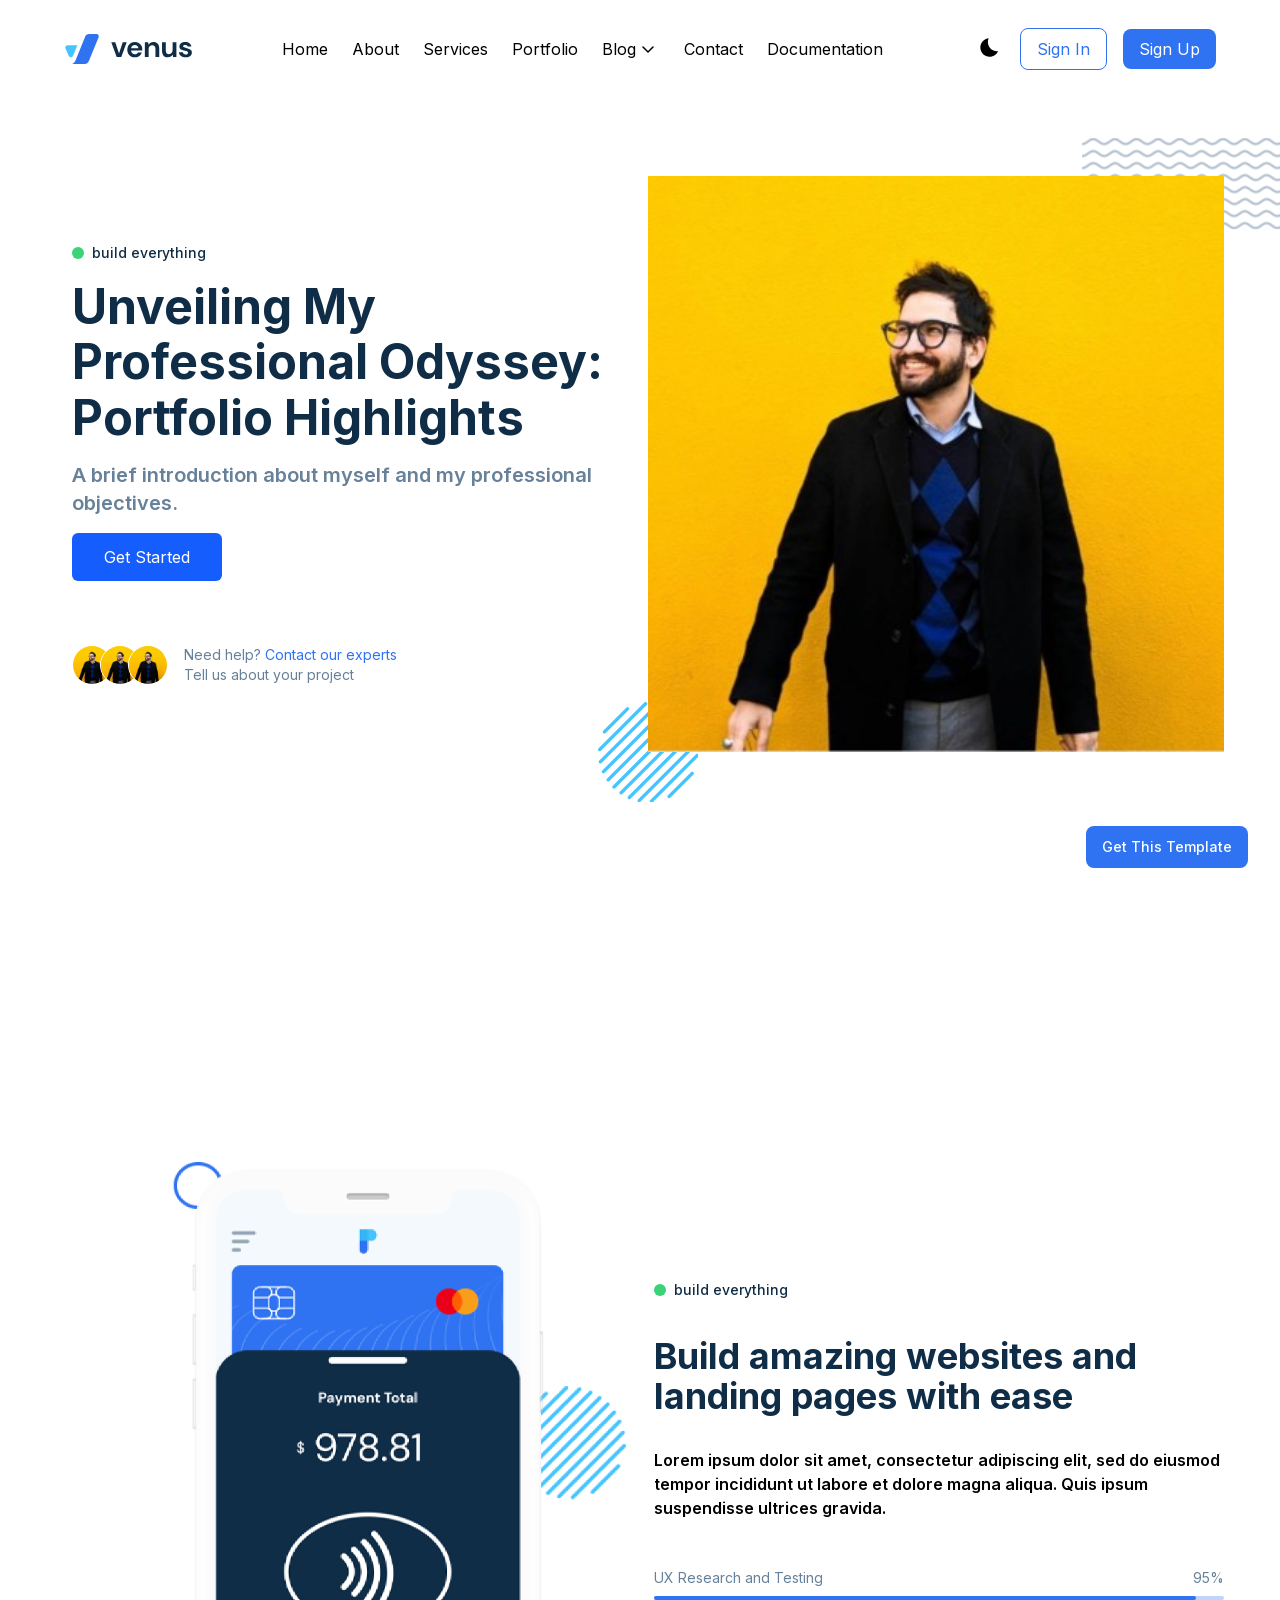
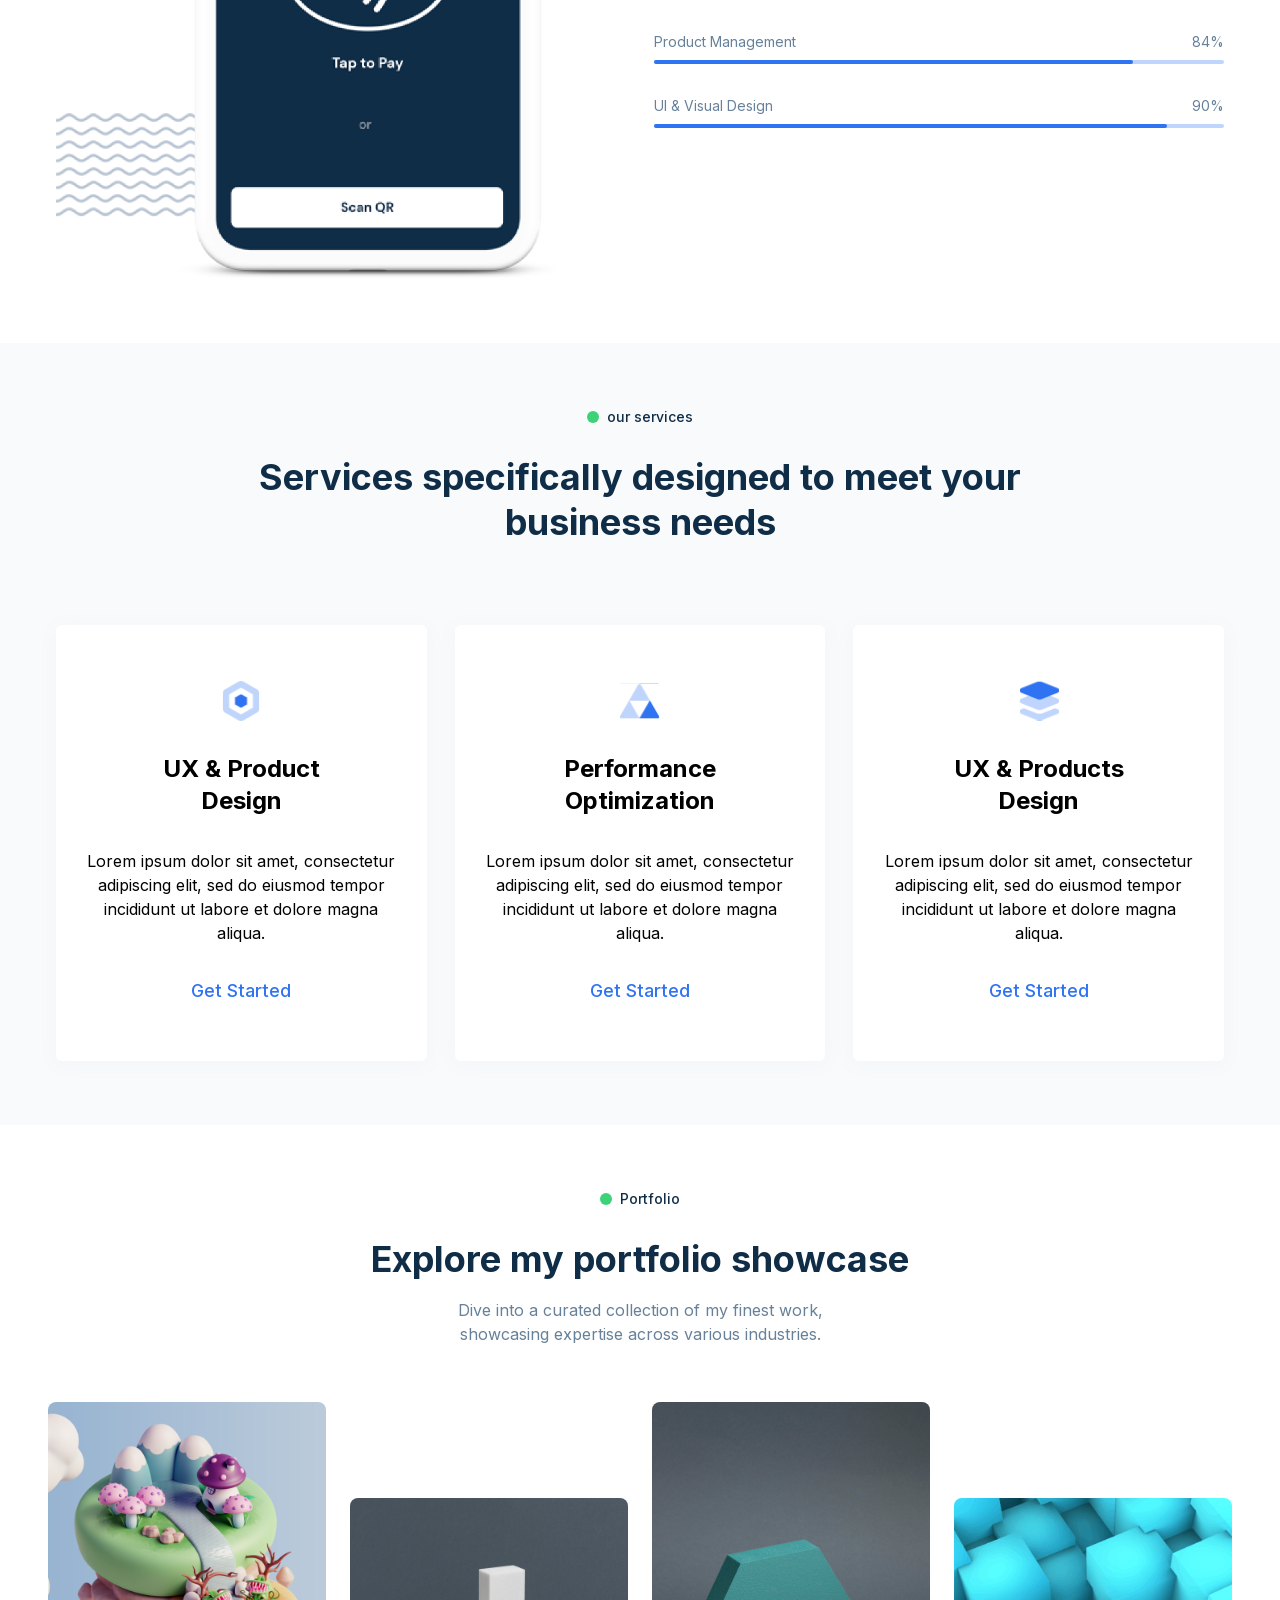
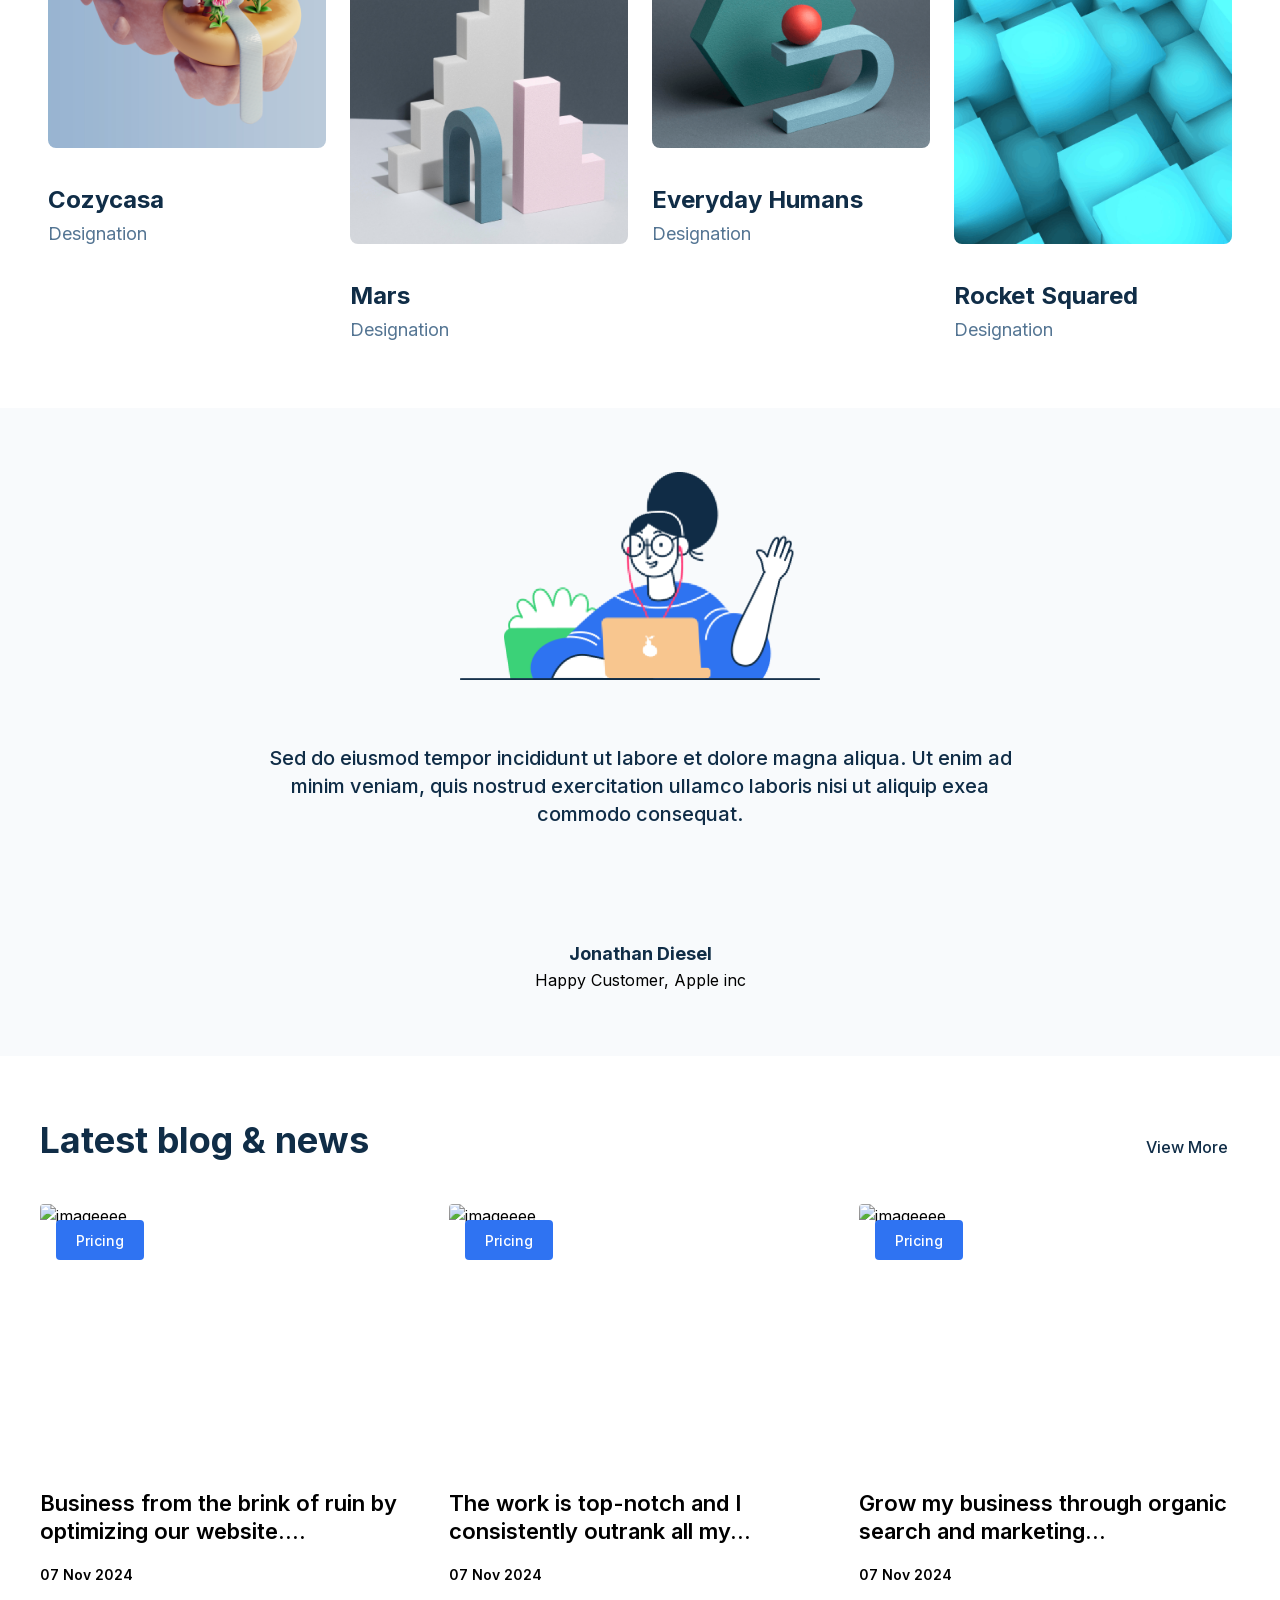
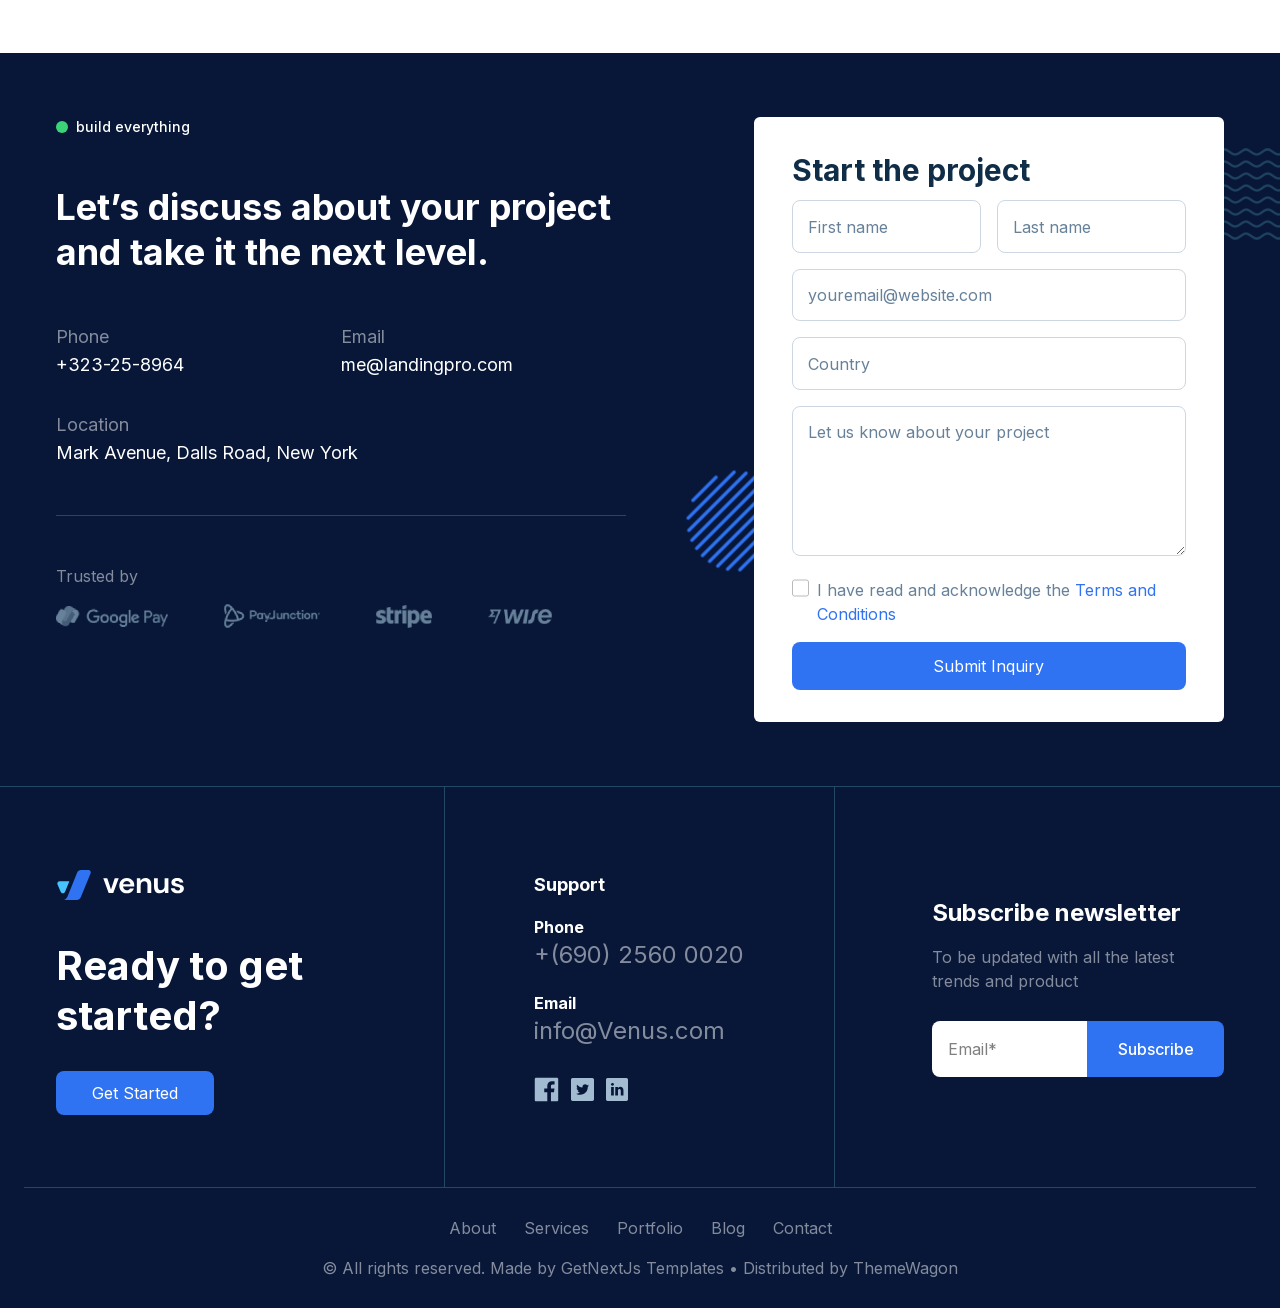
==== commit cc6df216: "Fix testimonial titles and add icons" ====
--- a/index.html
+++ b/index.html
@@ -2,49 +2,69 @@
 <!-- Testimonials -->
 <section id="testimonials" style="padding: 6rem 0; background-color: var(--color-bg, #111); color: var(--color-text, #fff); border-top: 1px solid rgba(255,255,255,0.05);">
     <div style="max-width: 1000px; margin: 0 auto; text-align: center; margin-bottom: 4rem;">
-        <h2 style="font-size: 2.5rem; margin-bottom: 1rem;">Reviews From Real Clients & Colleagues</h2>
+        <h2 style="font-size: 2.5rem; margin-bottom: 1rem;">Reviews From Colleagues & Managers</h2>
         <p style="opacity: 0.7; font-size: 1.2rem;">What it's like to work with me.</p>
     </div>
     <div style="max-width: 1200px; margin: 0 auto; display: grid; grid-template-columns: repeat(auto-fit, minmax(300px, 1fr)); gap: 2rem; padding: 0 2rem;">
 
-        <div style="background: rgba(255,255,255,0.05); padding: 2.5rem; border-radius: 8px; border: 1px solid rgba(255,255,255,0.05);">
-            <p style="font-size: 1rem; line-height: 1.6; margin-bottom: 1.5rem; font-style: italic;">"I had the pleasure of working with Hamed during his time leading our internal communications program. What impressed me most wasn't just that he built our entire internal communications function from the ground up… it was how he did it. Hamed has a rare gift for making the complex feel accessible. When we were rolling out new software and processes, he didn't just send out dry announcements. He used comics, storytelling, and creative content that actually made people want to engage with what could have been boring technical updates. His approach transformed our training programs and made adoption of our new Management/Board Portal smoother than anyone expected. Beyond his professional skills, Hamed was genuinely a joy to work with. He brought enthusiasm and positivity to every interaction, always had a smile on his face, and consistently sought out feedback to improve his work. He naturally brings people together and makes any team he’s on better."</p>
-            <div>
-                <strong style="display: block; font-size: 1.1rem; margin-bottom: 0.2rem;">Edgar Sanchez</strong>
-                <span style="opacity: 0.6; font-size: 0.9rem;">Platform Engineer at CiraConnect</span>
+        <div style="background: rgba(255,255,255,0.05); padding: 2.5rem; border-radius: 8px; border: 1px solid rgba(255,255,255,0.05); position: relative;">
+            <svg width="24" height="24" viewBox="0 0 24 24" fill="currentColor" style="opacity: 0.2; position: absolute; top: 1.5rem; right: 1.5rem;"><path d="M14.017 21v-7.391c0-5.704 3.731-9.57 8.983-10.609l.995 2.151c-2.432.917-3.995 3.638-3.995 5.849h4v10h-9.983zm-14.017 0v-7.391c0-5.704 3.748-9.57 9-10.609l.996 2.151c-2.433.917-3.996 3.638-3.996 5.849h3.983v10h-9.983z"/></svg>
+            <div style="display: flex; align-items: center; margin-bottom: 1.5rem; gap: 1rem;">
+                <svg width="48" height="48" viewBox="0 0 24 24" fill="none" stroke="currentColor" stroke-width="1.5" style="opacity: 0.8; border-radius: 50%; background: rgba(255,255,255,0.1); padding: 8px;"><path d="M20 21v-2a4 4 0 0 0-4-4H8a4 4 0 0 0-4 4v2"></path><circle cx="12" cy="7" r="4"></circle></svg>
+                <div>
+                    <strong style="display: block; font-size: 1.1rem; margin-bottom: 0.2rem;">Edgar Sanchez</strong>
+                    <span style="opacity: 0.6; font-size: 0.9rem;">DevOps at CiraConnect</span>
+                </div>
             </div>
+            <p style="font-size: 1rem; line-height: 1.6; font-style: italic; opacity: 0.9;">"I had the pleasure of working with Hamed during his time leading our internal communications program. What impressed me most wasn't just that he built our entire internal communications function from the ground up… it was how he did it. Hamed has a rare gift for making the complex feel accessible. When we were rolling out new software and processes, he didn't just send out dry announcements. He used comics, storytelling, and creative content that actually made people want to engage with what could have been boring technical updates. His approach transformed our training programs and made adoption of our new Management/Board Portal smoother than anyone expected. Beyond his professional skills, Hamed was genuinely a joy to work with. He brought enthusiasm and positivity to every interaction, always had a smile on his face, and consistently sought out feedback to improve his work. He naturally brings people together and makes any team he’s on better."</p>
         </div>
 
-        <div style="background: rgba(255,255,255,0.05); padding: 2.5rem; border-radius: 8px; border: 1px solid rgba(255,255,255,0.05);">
-            <p style="font-size: 1rem; line-height: 1.6; margin-bottom: 1.5rem; font-style: italic;">"If there's ever been a standard for writing high quality technical documentation, its Hamed. His documentation skills are incredibly thorough. Through his hard work we were able to greatly increase the efficiency of on boarding new employees, as well as have a reliable source of information for virtually anything you would ever need to know about the product."</p>
-            <div>
-                <strong style="display: block; font-size: 1.1rem; margin-bottom: 0.2rem;">Daniel Yoes</strong>
-                <span style="opacity: 0.6; font-size: 0.9rem;">Front-end Developer at CiraConnect</span>
+        <div style="background: rgba(255,255,255,0.05); padding: 2.5rem; border-radius: 8px; border: 1px solid rgba(255,255,255,0.05); position: relative;">
+            <svg width="24" height="24" viewBox="0 0 24 24" fill="currentColor" style="opacity: 0.2; position: absolute; top: 1.5rem; right: 1.5rem;"><path d="M14.017 21v-7.391c0-5.704 3.731-9.57 8.983-10.609l.995 2.151c-2.432.917-3.995 3.638-3.995 5.849h4v10h-9.983zm-14.017 0v-7.391c0-5.704 3.748-9.57 9-10.609l.996 2.151c-2.433.917-3.996 3.638-3.996 5.849h3.983v10h-9.983z"/></svg>
+            <div style="display: flex; align-items: center; margin-bottom: 1.5rem; gap: 1rem;">
+                <svg width="48" height="48" viewBox="0 0 24 24" fill="none" stroke="currentColor" stroke-width="1.5" style="opacity: 0.8; border-radius: 50%; background: rgba(255,255,255,0.1); padding: 8px;"><path d="M20 21v-2a4 4 0 0 0-4-4H8a4 4 0 0 0-4 4v2"></path><circle cx="12" cy="7" r="4"></circle></svg>
+                <div>
+                    <strong style="display: block; font-size: 1.1rem; margin-bottom: 0.2rem;">Daniel Yoes</strong>
+                    <span style="opacity: 0.6; font-size: 0.9rem;">Head of IT at CiraConnect</span>
+                </div>
             </div>
+            <p style="font-size: 1rem; line-height: 1.6; font-style: italic; opacity: 0.9;">"If there's ever been a standard for writing high quality technical documentation, its Hamed. His documentation skills are incredibly thorough. Through his hard work we were able to greatly increase the efficiency of on boarding new employees, as well as have a reliable source of information for virtually anything you would ever need to know about the product."</p>
         </div>
 
-        <div style="background: rgba(255,255,255,0.05); padding: 2.5rem; border-radius: 8px; border: 1px solid rgba(255,255,255,0.05);">
-            <p style="font-size: 1rem; line-height: 1.6; margin-bottom: 1.5rem; font-style: italic;">"When Hamed began, we did not have a strong Communications department and he built it from the ground up. He used his creative talents to provide interesting communications, often using comics and creative writing, to engage the audience. He was also instrumental in improving our Training department providing engaging presentations, videos and written documentation to train internal employees as well as external clients."</p>
-            <div>
-                <strong style="display: block; font-size: 1.1rem; margin-bottom: 0.2rem;">Cheryl Veldman</strong>
-                <span style="opacity: 0.6; font-size: 0.9rem;">Director of Training at CiraConnect</span>
+        <div style="background: rgba(255,255,255,0.05); padding: 2.5rem; border-radius: 8px; border: 1px solid rgba(255,255,255,0.05); position: relative;">
+            <svg width="24" height="24" viewBox="0 0 24 24" fill="currentColor" style="opacity: 0.2; position: absolute; top: 1.5rem; right: 1.5rem;"><path d="M14.017 21v-7.391c0-5.704 3.731-9.57 8.983-10.609l.995 2.151c-2.432.917-3.995 3.638-3.995 5.849h4v10h-9.983zm-14.017 0v-7.391c0-5.704 3.748-9.57 9-10.609l.996 2.151c-2.433.917-3.996 3.638-3.996 5.849h3.983v10h-9.983z"/></svg>
+            <div style="display: flex; align-items: center; margin-bottom: 1.5rem; gap: 1rem;">
+                <svg width="48" height="48" viewBox="0 0 24 24" fill="none" stroke="currentColor" stroke-width="1.5" style="opacity: 0.8; border-radius: 50%; background: rgba(255,255,255,0.1); padding: 8px;"><path d="M20 21v-2a4 4 0 0 0-4-4H8a4 4 0 0 0-4 4v2"></path><circle cx="12" cy="7" r="4"></circle></svg>
+                <div>
+                    <strong style="display: block; font-size: 1.1rem; margin-bottom: 0.2rem;">Cheryl Veldman</strong>
+                    <span style="opacity: 0.6; font-size: 0.9rem;">Account Manager at CiraConnect</span>
+                </div>
             </div>
+            <p style="font-size: 1rem; line-height: 1.6; font-style: italic; opacity: 0.9;">"When Hamed began, we did not have a strong Communications department and he built it from the ground up. He used his creative talents to provide interesting communications, often using comics and creative writing, to engage the audience. He was also instrumental in improving our Training department providing engaging presentations, videos and written documentation to train internal employees as well as external clients."</p>
         </div>
 
-        <div style="background: rgba(255,255,255,0.05); padding: 2.5rem; border-radius: 8px; border: 1px solid rgba(255,255,255,0.05);">
-            <p style="font-size: 1rem; line-height: 1.6; margin-bottom: 1.5rem; font-style: italic;">"Hamed is an incredible asset to any team he is a part of. Over his time at CiraConnect he was pivotal in not only improving internal communication but establishing a department and process to formalize and deliver technical and non-technical information. Beyond his skills and work product Hamed is a joy to work with and his positive attitude is contagious. I cannot recommend him enough."</p>
-            <div>
-                <strong style="display: block; font-size: 1.1rem; margin-bottom: 0.2rem;">Timothy Crawford</strong>
-                <span style="opacity: 0.6; font-size: 0.9rem;">Technical Director at CiraConnect</span>
+        <div style="background: rgba(255,255,255,0.05); padding: 2.5rem; border-radius: 8px; border: 1px solid rgba(255,255,255,0.05); position: relative;">
+            <svg width="24" height="24" viewBox="0 0 24 24" fill="currentColor" style="opacity: 0.2; position: absolute; top: 1.5rem; right: 1.5rem;"><path d="M14.017 21v-7.391c0-5.704 3.731-9.57 8.983-10.609l.995 2.151c-2.432.917-3.995 3.638-3.995 5.849h4v10h-9.983zm-14.017 0v-7.391c0-5.704 3.748-9.57 9-10.609l.996 2.151c-2.433.917-3.996 3.638-3.996 5.849h3.983v10h-9.983z"/></svg>
+            <div style="display: flex; align-items: center; margin-bottom: 1.5rem; gap: 1rem;">
+                <svg width="48" height="48" viewBox="0 0 24 24" fill="none" stroke="currentColor" stroke-width="1.5" style="opacity: 0.8; border-radius: 50%; background: rgba(255,255,255,0.1); padding: 8px;"><path d="M20 21v-2a4 4 0 0 0-4-4H8a4 4 0 0 0-4 4v2"></path><circle cx="12" cy="7" r="4"></circle></svg>
+                <div>
+                    <strong style="display: block; font-size: 1.1rem; margin-bottom: 0.2rem;">Timothy Crawford</strong>
+                    <span style="opacity: 0.6; font-size: 0.9rem;">Account Manager at CiraConnect</span>
+                </div>
             </div>
+            <p style="font-size: 1rem; line-height: 1.6; font-style: italic; opacity: 0.9;">"Hamed is an incredible asset to any team he is a part of. Over his time at CiraConnect he was pivotal in not only improving internal communication but establishing a department and process to formalize and deliver technical and non-technical information. Beyond his skills and work product Hamed is a joy to work with and his positive attitude is contagious. I cannot recommend him enough."</p>
         </div>
 
-        <div style="background: rgba(255,255,255,0.05); padding: 2.5rem; border-radius: 8px; border: 1px solid rgba(255,255,255,0.05);">
-            <p style="font-size: 1rem; line-height: 1.6; margin-bottom: 1.5rem; font-style: italic;">"I've had the distinct pleasure of working with Hamed at CiraConnect for several years. He approaches his tasks with great passion and dedication and routinely achieves results of the highest caliber. More importantly though, Hamed is incredibly supportive, an absolute joy to work with, and truly a team player. He is an outstanding worker and person; I can not recommend Hamed highly enough."</p>
-            <div>
-                <strong style="display: block; font-size: 1.1rem; margin-bottom: 0.2rem;">Nicholas Romich</strong>
-                <span style="opacity: 0.6; font-size: 0.9rem;">QA Lead at CiraConnect</span>
+        <div style="background: rgba(255,255,255,0.05); padding: 2.5rem; border-radius: 8px; border: 1px solid rgba(255,255,255,0.05); position: relative;">
+            <svg width="24" height="24" viewBox="0 0 24 24" fill="currentColor" style="opacity: 0.2; position: absolute; top: 1.5rem; right: 1.5rem;"><path d="M14.017 21v-7.391c0-5.704 3.731-9.57 8.983-10.609l.995 2.151c-2.432.917-3.995 3.638-3.995 5.849h4v10h-9.983zm-14.017 0v-7.391c0-5.704 3.748-9.57 9-10.609l.996 2.151c-2.433.917-3.996 3.638-3.996 5.849h3.983v10h-9.983z"/></svg>
+            <div style="display: flex; align-items: center; margin-bottom: 1.5rem; gap: 1rem;">
+                <svg width="48" height="48" viewBox="0 0 24 24" fill="none" stroke="currentColor" stroke-width="1.5" style="opacity: 0.8; border-radius: 50%; background: rgba(255,255,255,0.1); padding: 8px;"><path d="M20 21v-2a4 4 0 0 0-4-4H8a4 4 0 0 0-4 4v2"></path><circle cx="12" cy="7" r="4"></circle></svg>
+                <div>
+                    <strong style="display: block; font-size: 1.1rem; margin-bottom: 0.2rem;">Nicholas Romich</strong>
+                    <span style="opacity: 0.6; font-size: 0.9rem;">VP of Product at CiraConnect</span>
+                </div>
             </div>
+            <p style="font-size: 1rem; line-height: 1.6; font-style: italic; opacity: 0.9;">"I've had the distinct pleasure of working with Hamed at CiraConnect for several years. He approaches his tasks with great passion and dedication and routinely achieves results of the highest caliber. More importantly though, Hamed is incredibly supportive, an absolute joy to work with, and truly a team player. He is an outstanding worker and person; I can not recommend Hamed highly enough."</p>
         </div>
 
     </div>
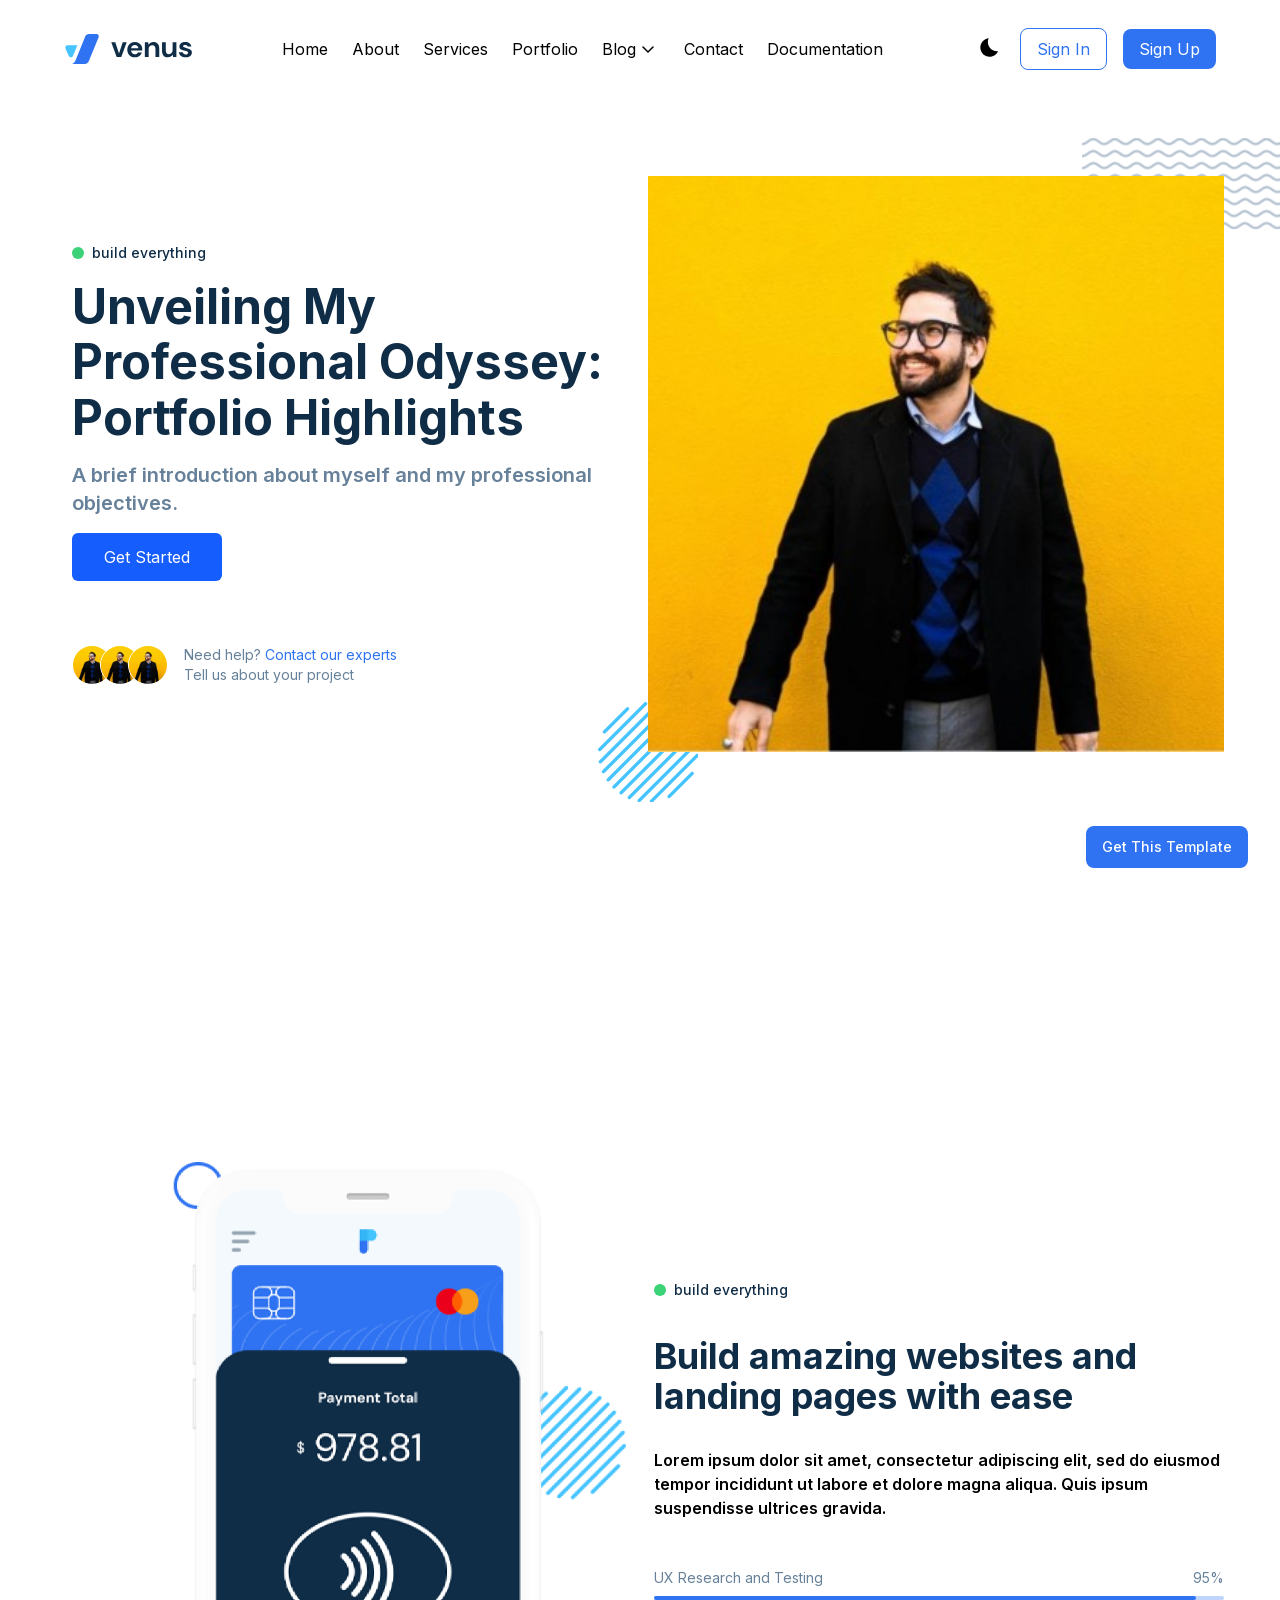
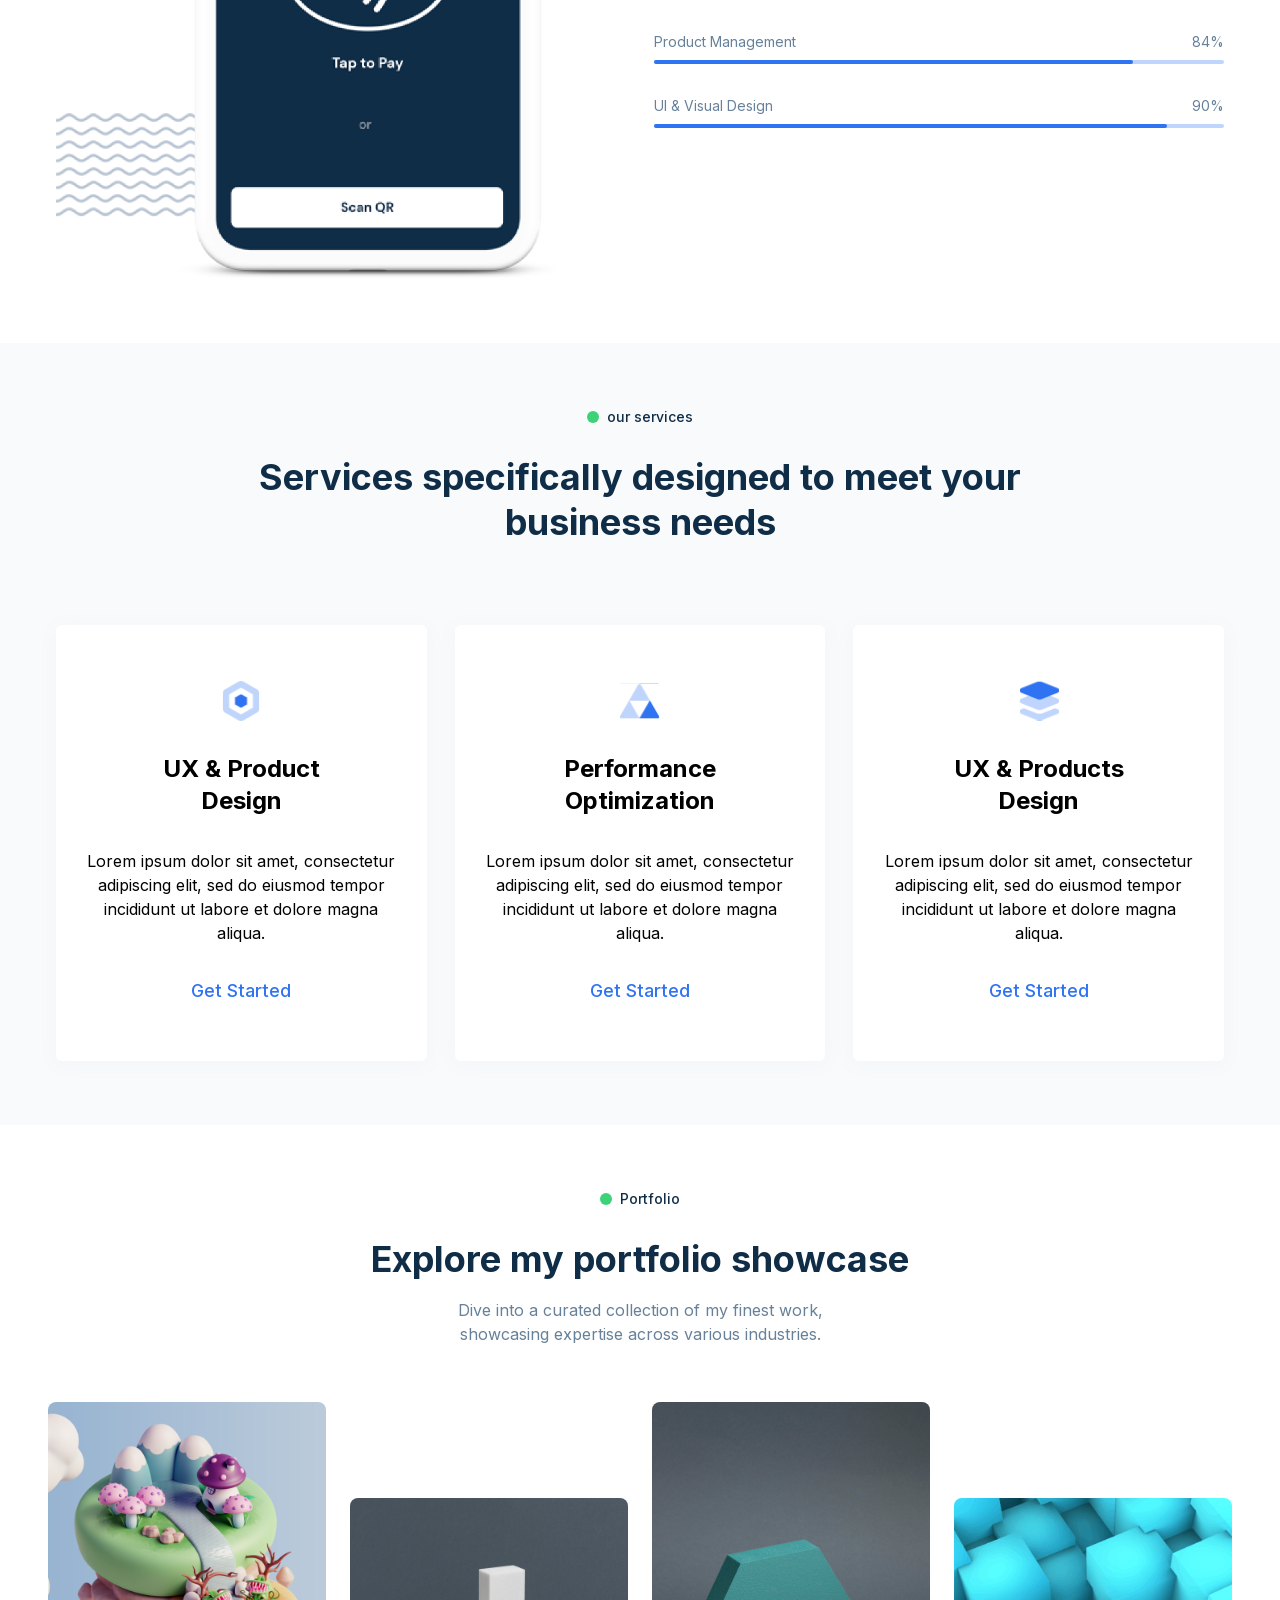
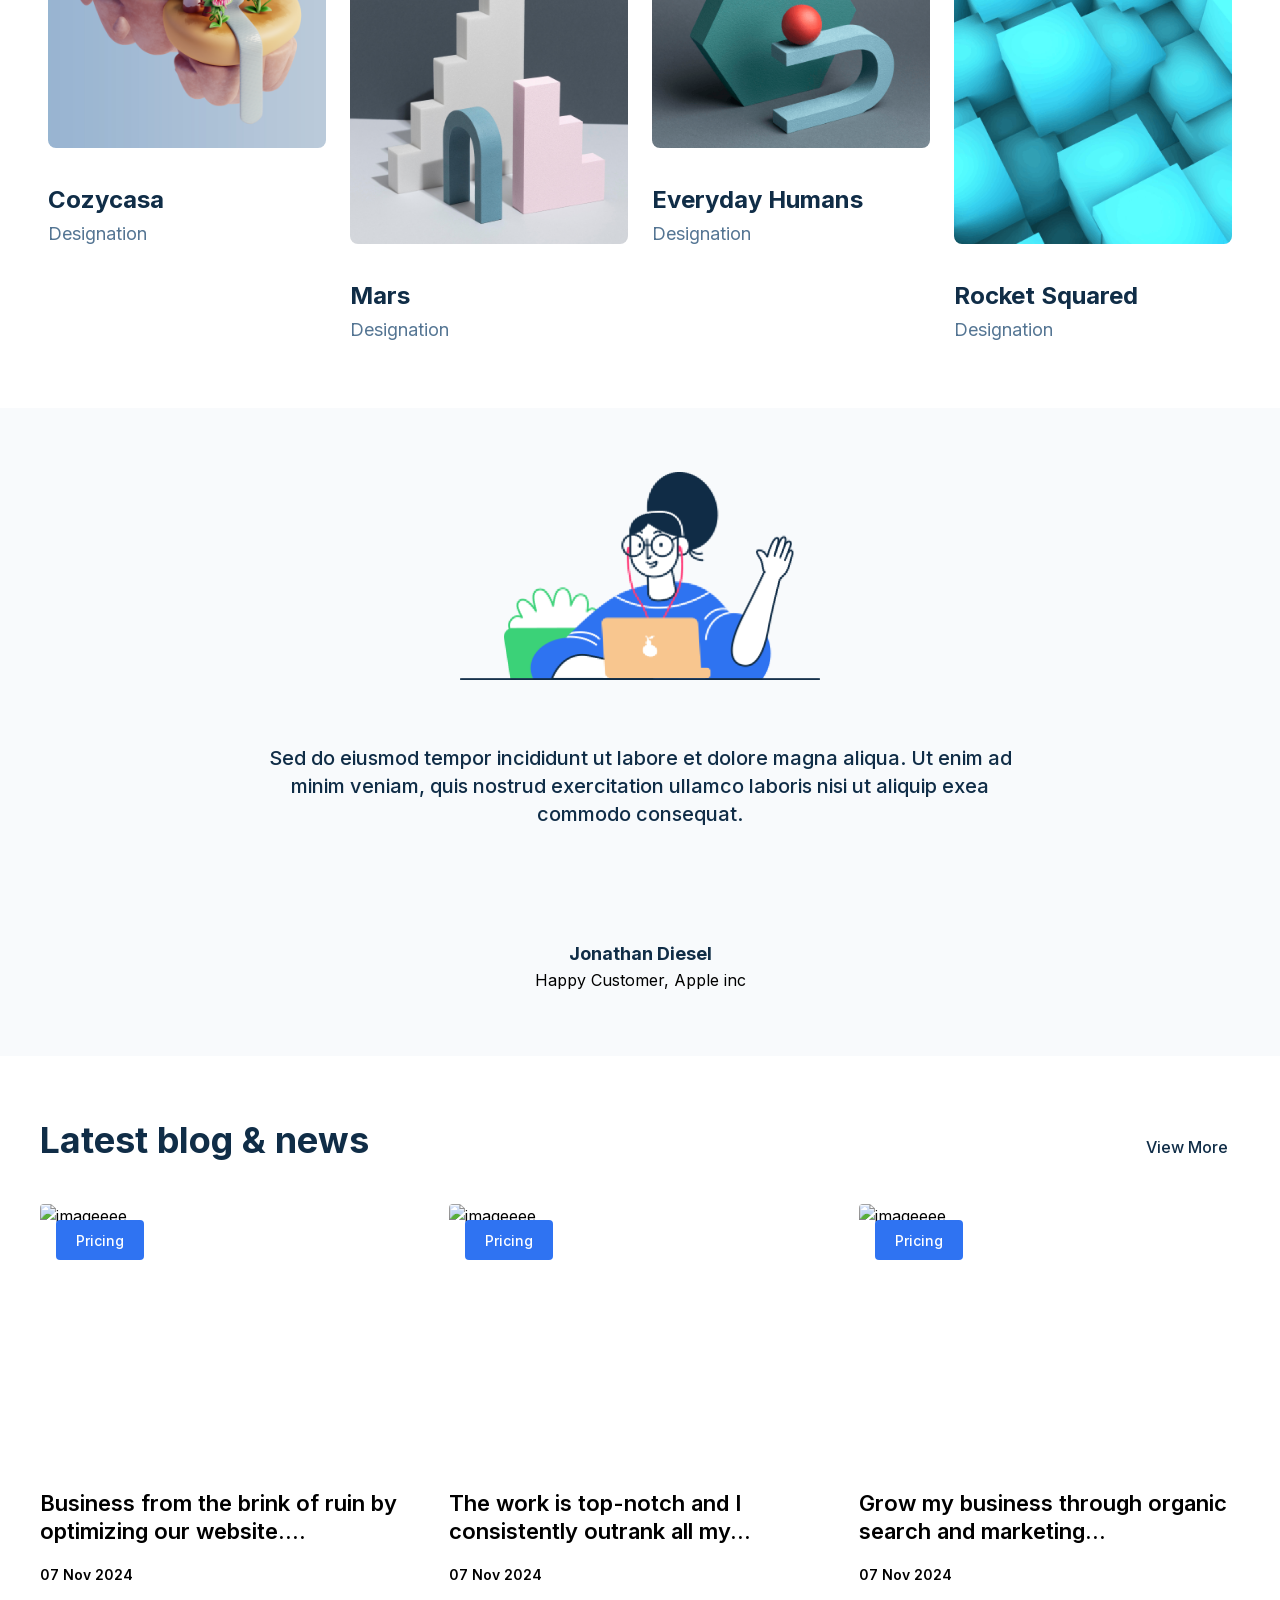
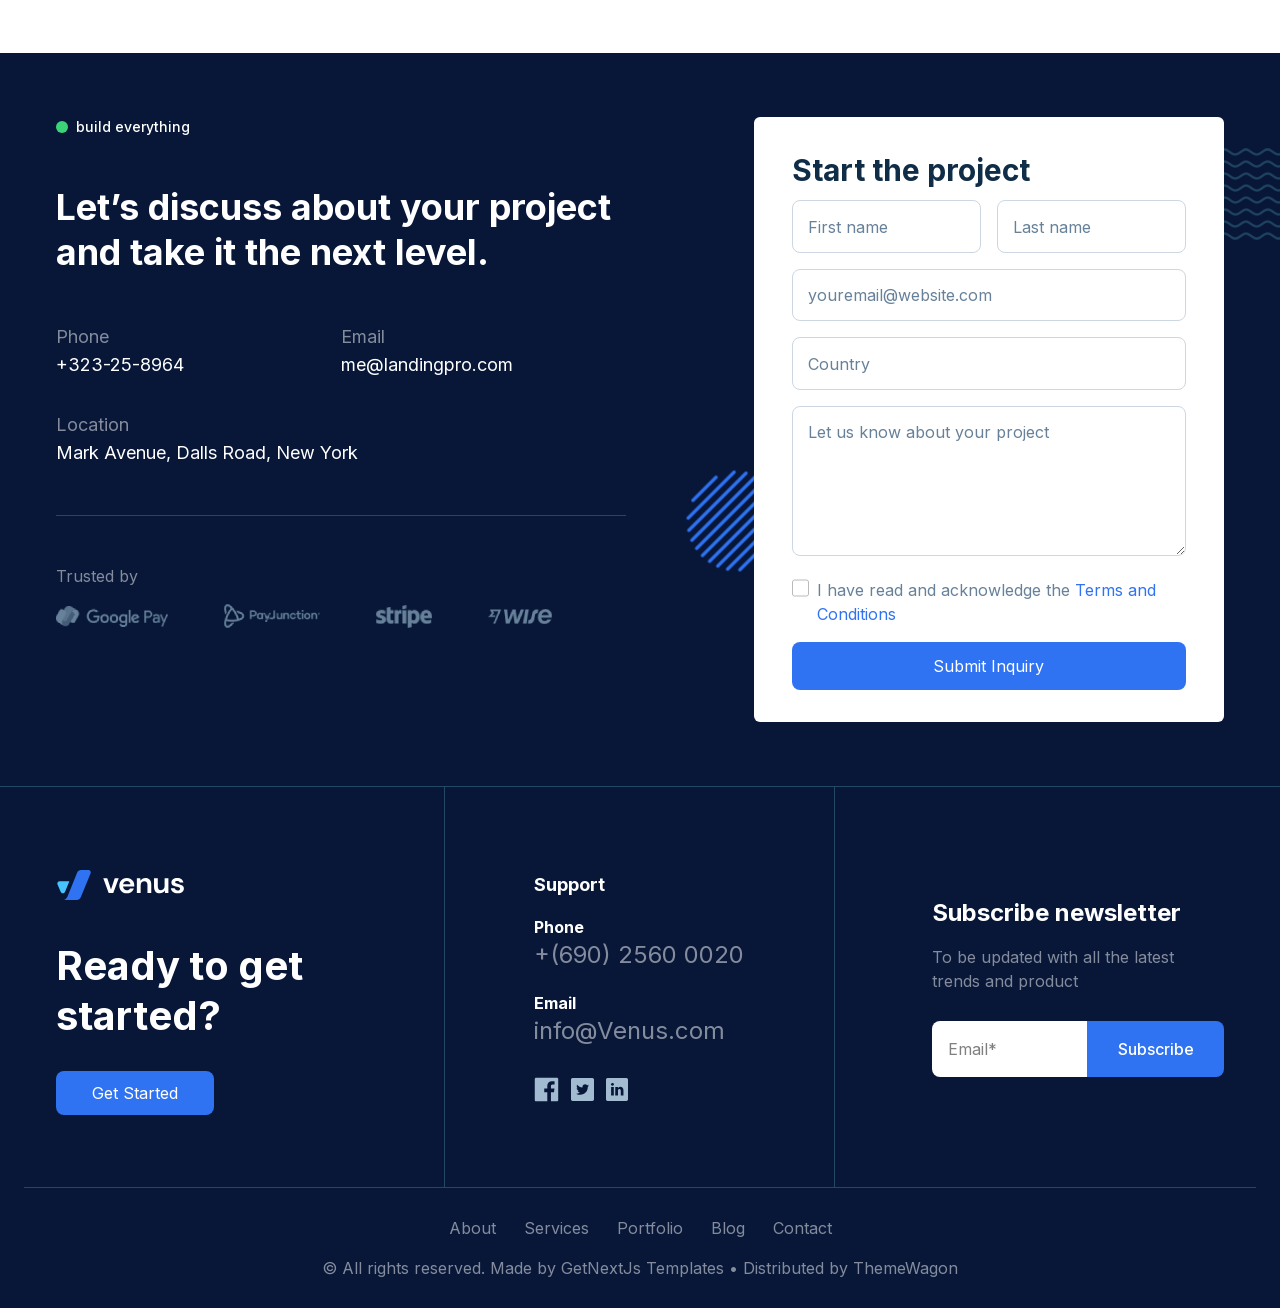
==== commit 8f912721: "Update contact forms to Formspree and standardize public emails" ====
--- a/index.html
+++ b/index.html
@@ -1,73 +1,67 @@
-<!DOCTYPE html><html lang="en"><head><meta charSet="utf-8"/><meta name="viewport" content="width=device-width, initial-scale=1"/><link rel="preload" href="/_next/static/media/e4af272ccee01ff0-s.p.woff2" as="font" crossorigin="" type="font/woff2"/><link rel="stylesheet" href="/_next/static/css/a0613820092a82fa.css" data-precedence="next"/><link rel="stylesheet" href="/_next/static/css/61fb2ebe5ca651da.css" data-precedence="next"/><link rel="stylesheet" href="/_next/static/css/3a24c022f69a36a9.css" data-precedence="next"/><link rel="preload" as="script" fetchPriority="low" href="/_next/static/chunks/webpack-dd903eeda803f836.js"/><script src="/_next/static/chunks/4bd1b696-adabc8d4169a035b.js" async=""></script><script src="/_next/static/chunks/517-c1935baeb9a6ede7.js" async=""></script><script src="/_next/static/chunks/main-app-bf19d543d40ebbe1.js" async=""></script><script src="/_next/static/chunks/742-af92c697d09a2cb8.js" async=""></script><script src="/_next/static/chunks/788-28ab76de0020a23b.js" async=""></script><script src="/_next/static/chunks/998-886161bf7428c8e5.js" async=""></script><script src="/_next/static/chunks/app/layout-5c38d8e1caa2f137.js" async=""></script><script src="/_next/static/chunks/353-ff11063187c46c19.js" async=""></script><script src="/_next/static/chunks/app/page-c007a687d47fd243.js" async=""></script><meta name="next-size-adjust" content=""/><title>Venus</title><link rel="icon" href="/favicon.ico" type="image/x-icon" sizes="16x16"/><script src="/_next/static/chunks/polyfills-42372ed130431b0a.js" noModule=""></script></head><body class="__className_f367f3"><style>#nprogress{pointer-events:none}#nprogress .bar{background:#29d;position:fixed;z-index:1600;top: 0;left:0;width:100%;height:3px}#nprogress .peg{display:block;position:absolute;right:0;width:100px;height:100%;box-shadow:0 0 10px #29d,0 0 5px #29d;opacity:1;-webkit-transform:rotate(3deg) translate(0px,-4px);-ms-transform:rotate(3deg) translate(0px,-4px);transform:rotate(3deg) translate(0px,-4px)}#nprogress .spinner{display:block;position:fixed;z-index:1600;top: 15px;right:15px}#nprogress .spinner-icon{width:18px;height:18px;box-sizing:border-box;border:2px solid transparent;border-top-color:#29d;border-left-color:#29d;border-radius:50%;-webkit-animation:nprogress-spinner 400ms linear infinite;animation:nprogress-spinner 400ms linear infinite}.nprogress-custom-parent{overflow:hidden;position:relative}.nprogress-custom-parent #nprogress .bar,.nprogress-custom-parent #nprogress .spinner{position:absolute}@-webkit-keyframes nprogress-spinner{0%{-webkit-transform:rotate(0deg)}100%{-webkit-transform:rotate(360deg)}}@keyframes nprogress-spinner{0%{transform:rotate(0deg)}100%{transform:rotate(360deg)}}</style><script>!function(){try{var d=document.documentElement,c=d.classList;c.remove('light','dark');var e=localStorage.getItem('theme');if('system'===e||(!e&&true)){var t='(prefers-color-scheme: dark)',m=window.matchMedia(t);if(m.media!==t||m.matches){d.style.colorScheme = 'dark';c.add('dark')}else{d.style.colorScheme = 'light';c.add('light')}}else if(e){c.add(e|| '')}if(e==='light'||e==='dark')d.style.colorScheme=e}catch(e){}}()</script><div><header class="fixed h-24 top-0 py-1 z-50 w-full dark:bg-transparent transition-all shadow-none"><div class="container mx-auto max-w-6xl flex items-center justify-between p-6"><a href="/"><img alt="logo" loading="lazy" width="160" height="50" decoding="async" data-nimg="1" class="dark:hidden" style="color:transparent;width:auto;height:auto" src="/images/logo/logo.svg"/><img alt="logo" loading="lazy" width="160" height="50" decoding="async" data-nimg="1" class="dark:block hidden" style="color:transparent;width:auto;height:auto" src="/images/logo/logo-white.svg"/></a><nav class="hidden lg:flex grow items-center justify-center gap-6"><div class="relative"><a class="text-base flex py-2 font-normal hover:text-primary dark:hover:text-primary text-black dark:text-white  text-primary dark:text-primary! null null" href="/">Home</a></div><div class="relative"><a class="text-base flex py-2 font-normal hover:text-primary dark:hover:text-primary text-black dark:text-white     null null" href="/about/">About</a></div><div class="relative"><a class="text-base flex py-2 font-normal hover:text-primary dark:hover:text-primary text-black dark:text-white     null null" href="/services/">Services</a></div><div class="relative"><a class="text-base flex py-2 font-normal hover:text-primary dark:hover:text-primary text-black dark:text-white     null null" href="/portfolio/">Portfolio</a></div><div class="relative"><a class="text-base flex py-2 font-normal hover:text-primary dark:hover:text-primary text-black dark:text-white     null null" href="/blog/">Blog<svg xmlns="http://www.w3.org/2000/svg" width="1.5em" height="1.5em" viewBox="0 0 24 24"><path fill="none" stroke="currentColor" stroke-linecap="round" stroke-linejoin="round" stroke-width="1.5" d="m7 10l5 5l5-5"></path></svg></a></div><div class="relative"><a class="text-base flex py-2 font-normal hover:text-primary dark:hover:text-primary text-black dark:text-white     null null" href="/contact/">Contact</a></div><div class="relative"><a class="text-base flex py-2 font-normal hover:text-primary dark:hover:text-primary text-black dark:text-white     null null" href="/documentation/">Documentation</a></div></nav><div class="flex items-center gap-4"><button aria-label="Toggle theme" class="flex h-8 w-8 items-center justify-center text-body-color duration-300 dark:text-white"><svg viewBox="0 0 16 16" class="hidden h-6 w-6 dark:block text-white"><path d="M4.50663 3.2267L3.30663 2.03337L2.36663 2.97337L3.55996 4.1667L4.50663 3.2267ZM2.66663 7.00003H0.666626V8.33337H2.66663V7.00003ZM8.66663 0.366699H7.33329V2.33337H8.66663V0.366699V0.366699ZM13.6333 2.97337L12.6933 2.03337L11.5 3.2267L12.44 4.1667L13.6333 2.97337ZM11.4933 12.1067L12.6866 13.3067L13.6266 12.3667L12.4266 11.1734L11.4933 12.1067ZM13.3333 7.00003V8.33337H15.3333V7.00003H13.3333ZM7.99996 3.6667C5.79329 3.6667 3.99996 5.46003 3.99996 7.6667C3.99996 9.87337 5.79329 11.6667 7.99996 11.6667C10.2066 11.6667 12 9.87337 12 7.6667C12 5.46003 10.2066 3.6667 7.99996 3.6667ZM7.33329 14.9667H8.66663V13H7.33329V14.9667ZM2.36663 12.36L3.30663 13.3L4.49996 12.1L3.55996 11.16L2.36663 12.36Z" fill="#FFFFFF"></path></svg><svg viewBox="0 0 23 23" class="h-8 w-8 text-dark dark:hidden text-white"><path d="M16.6111 15.855C17.591 15.1394 18.3151 14.1979 18.7723 13.1623C16.4824 13.4065 14.1342 12.4631 12.6795 10.4711C11.2248 8.47905 11.0409 5.95516 11.9705 3.84818C10.8449 3.9685 9.72768 4.37162 8.74781 5.08719C5.7759 7.25747 5.12529 11.4308 7.29558 14.4028C9.46586 17.3747 13.6392 18.0253 16.6111 15.855Z"></path></svg></button><a class="hidden lg:block bg-transparent border border-primary text-primary px-4 py-2 rounded-lg hover:bg-blue-600 hover:text-white" href="#">Sign In</a><a class="hidden lg:block bg-primary text-white px-4 py-2 rounded-lg hover:bg-blue-700" href="#">Sign Up</a><button class="block lg:hidden p-2 rounded-lg" aria-label="Toggle mobile menu"><span class="block w-6 h-0.5 bg-black dark:bg-white"></span><span class="block w-6 h-0.5 bg-black dark:bg-white mt-1.5"></span><span class="block w-6 h-0.5 bg-black dark:bg-white mt-1.5"></span></button></div></div><div class="lg:hidden fixed top-0 right-0 h-full w-full bg-white dark:bg-darkmode shadow-lg transform transition-transform duration-300 max-w-xs translate-x-full z-50"><div class="flex items-center justify-between p-4"><h2 class="text-lg font-bold text-midnight_text dark:text-white">Menu</h2><button aria-label="Close mobile menu"><svg xmlns="http://www.w3.org/2000/svg" width="24" height="24" viewBox="0 0 24 24" class="dark:text-white"><path fill="none" stroke="currentColor" stroke-linecap="round" stroke-linejoin="round" stroke-width="2" d="M6 18L18 6M6 6l12 12"></path></svg></button></div><nav class="flex flex-col items-start p-4"><a class="relative block w-full" href="/"><button class="flex items-center justify-between w-full py-2 px-3 text-black rounded-md dark:text-grey dark:text-opacity-70 focus:outline-hidden bg-primary text-white dark:text-white! null null">Home</button></a><a class="relative block w-full" href="/about/"><button class="flex items-center justify-between w-full py-2 px-3 text-black rounded-md dark:text-grey dark:text-opacity-70 focus:outline-hidden    null null">About</button></a><a class="relative block w-full" href="/services/"><button class="flex items-center justify-between w-full py-2 px-3 text-black rounded-md dark:text-grey dark:text-opacity-70 focus:outline-hidden    null null">Services</button></a><a class="relative block w-full" href="/portfolio/"><button class="flex items-center justify-between w-full py-2 px-3 text-black rounded-md dark:text-grey dark:text-opacity-70 focus:outline-hidden    null null">Portfolio</button></a><a class="relative block w-full" href="/blog/"><button class="flex items-center justify-between w-full py-2 px-3 text-black rounded-md dark:text-grey dark:text-opacity-70 focus:outline-hidden    null null">Blog<svg xmlns="http://www.w3.org/2000/svg" width="1.5em" height="1.5em" viewBox="0 0 24 24"><path fill="none" stroke="currentColor" stroke-linecap="round" stroke-linejoin="round" stroke-width="1.5" d="m7 10l5 5l5-5"></path></svg></button></a><a class="relative block w-full" href="/contact/"><button class="flex items-center justify-between w-full py-2 px-3 text-black rounded-md dark:text-grey dark:text-opacity-70 focus:outline-hidden    null null">Contact</button></a><a class="relative block w-full" href="/documentation/"><button class="flex items-center justify-between w-full py-2 px-3 text-black rounded-md dark:text-grey dark:text-opacity-70 focus:outline-hidden    null null">Documentation</button></a><div class="mt-4 flex flex-col gap-4 w-full"><a class="bg-transparent border border-primary text-primary px-4 py-2 rounded-lg hover:bg-blue-600 hover:text-white" href="#">Sign In</a><a class="bg-primary text-white px-4 py-2 rounded-lg hover:bg-blue-700" href="#">Sign Up</a></div></nav></div><div class="fixed top-6 end-1/2 translate-x-1/2 z-50 hidden"><div class="mb-10 text-center mx-auto inline-block bg-green-500 p-3 rounded-md text-white"><div class="flex item-center gap-4"><span></span><p class="text-sm font-medium">Success! Logged in successfully.</p></div></div></div><div class="fixed top-6 end-1/2 translate-x-1/2 z-50 hidden"><div class="mb-10 text-center mx-auto inline-block bg-error p-3 rounded-md text-white"><div class="flex item-center gap-4"><span></span><p class="text-sm font-medium">Failed! Logged in failed.</p></div></div></div><div class="fixed top-6 end-1/2 translate-x-1/2 z-50 hidden"><div class="mb-10 text-center mx-auto inline-block bg-green-500 p-3 rounded-md text-white"><div class="flex item-center gap-4"><span></span><p class="text-sm font-medium">Success! User Registered successfully.</p></div></div></div></header><main><section class="relative md:pt-44 pt-28 bg-white  dark:bg-darklight bg-cover text-white"><div class="container mx-auto max-w-6xl px-4 grid grid-cols-12 gap-4 relative z-10"><div class="md:col-span-6 col-span-12 p-4 md:px-4 px-0 space-y-4 flex flex-col items-start justify-center" data-aos="fade-right" data-aos-delay="200" data-aos-duration="1000"><div class="flex gap-2 items-center"><span class="w-3 h-3 rounded-full bg-success"></span><span class="font-medium text-midnight_text text-sm dark:text-white/50">build everything</span></div><h1 class="text-midnight_text font-bold dark:text-white text-4xl  md:text-5xl md:leading-[1.15]">Unveiling My Professional Odyssey: Portfolio Highlights</h1><p class="text-grey dark:text-white/70 text-xl font-semibold">A brief introduction about myself and my professional objectives.</p><a href="#learn-more" class="py-3 bg-blue-600 text-white rounded-md hover:bg-blue-700 transition duration-300 px-8">Get Started</a><div class="flex items-center mt-12 gap-4"><div class="flex items-center"><img alt="hero-image" loading="lazy" width="40" height="40" decoding="async" data-nimg="1" class="w-10! h-10! rounded-full border border-solid border-white -ml-0" style="color:transparent" src="/images/hero/hero-profile-1.jpg"/><img alt="hero-image" loading="lazy" width="40" height="40" decoding="async" data-nimg="1" class="w-10! h-10! rounded-full border border-solid border-white -ml-3" style="color:transparent" src="/images/hero/hero-profile-2.jpg"/><img alt="hero-image" loading="lazy" width="40" height="40" decoding="async" data-nimg="1" class="w-10! h-10! rounded-full border border-solid border-white -ml-3" style="color:transparent" src="/images/hero/hero-profile-3.jpg"/></div><div><p class="text-sm font-normal text-grey max-w-56">Need help?<!-- --> <a class="text-primary hover:text-blue-700" href="#">Contact our experts</a> <!-- -->Tell us about your project</p></div></div></div><div class="md:col-span-6 col-span-12 relative before:absolute before:content-[&#x27;&#x27;] before:bg-[url(&#x27;/images/hero/line-leyar.svg&#x27;)] before:bg-no-repeat before:left-1/2 before:top-0 before:h-24 before:w-52 before:-z-10 before:translate-x-70% before:-translate-y-40% lg:before:inline-block before:hidden after:absolute after:content-[&#x27;&#x27;] after:bg-[url(&#x27;/images/hero/round-leyar.svg&#x27;)] after:bg-no-repeat xl:after:inline-block after:hidden after:left-0 after:bottom-0 after:h-6.25 after:w-6.25 after:-z-10 after:-translate-x-1/2 after:translate-y-1/2"><img alt="hero-image" loading="lazy" width="350" height="150" decoding="async" data-nimg="1" style="color:transparent;width:100%;height:auto" src="/images/hero/hero-image.png"/></div></div></section><section class=" dark:bg-darkmode bg-white"><div class="container mx-auto max-w-6xl px-4"><div class="flex flex-wrap items-center md:justify-between justify-center md:gap-0 gap-9"><div class="flex flex-col items-center gap-[0.875rem]" data-aos="fade-up" data-aos-delay="0" data-aos-duration="1000"><img alt="icon" loading="lazy" width="30" height="30" decoding="async" data-nimg="1" style="color:transparent" src="/images/counter/star.svg"/><span class="text-5xl font-semibold text-midnight_text dark:text-white">4.86</span><p class="text-base text-grey text-center max-w-[17.8125rem] w-full dark:text-white/50">Out of 5 stars from 3896 reviews on Google platform</p></div><div class="flex flex-col items-center gap-[0.875rem]" data-aos="fade-up" data-aos-delay="200" data-aos-duration="1000"><img alt="icon" loading="lazy" width="30" height="30" decoding="async" data-nimg="1" style="color:transparent" src="/images/counter/admin.svg"/><span class="text-5xl font-semibold text-midnight_text dark:text-white">364</span><p class="text-base text-grey text-center max-w-[17.8125rem] w-full dark:text-white/50">Client testimonials received in the year 2021</p></div><div class="flex flex-col items-center gap-[0.875rem]" data-aos="fade-up" data-aos-delay="400" data-aos-duration="1000"><img alt="icon" loading="lazy" width="30" height="30" decoding="async" data-nimg="1" style="color:transparent" src="/images/counter/bag.svg"/><span class="text-5xl font-semibold text-midnight_text dark:text-white">45M+</span><p class="text-base text-grey text-center max-w-[17.8125rem] w-full dark:text-white/50">Revenue generated through new projects &amp; marketing</p></div></div></div></section><section class="scroll-mt-25 dark:bg-darkmode bg-white" id="about"><div class="container mx-auto max-w-6xl px-4"><div class="grid md:grid-cols-12 items-center gap-7"><div class="md:col-span-6"><img alt="logo" loading="lazy" width="375" height="0" decoding="async" data-nimg="1" class="md:block hidden" style="color:transparent;width:100%;height:auto" src="/images/work-progress/progress-work.png"/></div><div class="md:col-span-6" data-aos="fade-left" data-aos-delay="200" data-aos-duration="1000"><div class="flex gap-2 items-center"><span class="w-3 h-3 rounded-full bg-success"></span><span class="font-medium text-midnight_text text-sm dark:text-white/50">build everything</span></div><h2 class="pt-9 pb-8 text-midnight_text font-bold dark:text-white text-4xl">Build amazing websites and landing pages with ease</h2><p class="text-gray dark:text-white/70 text-base font-semibold">Lorem ipsum dolor sit amet, consectetur adipiscing elit, sed do eiusmod tempor incididunt ut labore et dolore magna aliqua. Quis ipsum suspendisse ultrices gravida.</p><div class="block mx-auto pt-12"></div></div></div></div></section><section class="bg-section dark:bg-darklight" id="services"><div class="container mx-auto max-w-6xl px-4"><div class="flex gap-2 items-center justify-center" data-aos="fade-up" data-aos-delay="200" data-aos-duration="1000"><span class="w-3 h-3 rounded-full bg-success"></span><span class="font-medium text-midnight_text text-sm dark:text-white/50">our services</span></div><h2 class="sm:text-4xl text-[28px] leading-tight font-bold text-midnight_text md:text-center text-start pt-7 pb-20 md:w-4/6 w-full m-auto dark:text-white" data-aos="fade-up" data-aos-delay="200" data-aos-duration="1000">Services specifically designed to meet your business needs</h2><div class="grid md:grid-cols-12 sm:grid-cols-8 grid-cols-1 gap-7"><div data-aos="fade-up" data-aos-delay="0" data-aos-duration="1000" data-aos-offset="300" class="col-span-4 bg-white flex flex-col justify-between items-center text-center py-14 px-7 shadow-service rounded-md gap-8 dark:bg-darkmode"><img alt="Service Box" loading="lazy" width="0" height="0" decoding="async" data-nimg="1" class="w-10 h-10 bg-no-repeat inline-block bg-contain" style="color:transparent" src="/images/services/ux-design-product_1.svg"/><h3 class="max-w-44 mx-auto text-2xl font-bold">UX &amp; Product Design</h3><p class="dark:text-white/50 text-base font-normal">Lorem ipsum dolor sit amet, consectetur adipiscing elit, sed do eiusmod tempor incididunt ut labore et dolore magna aliqua.</p><a class="hover:text-blue-700 text-lg font-medium text-primary group flex items-center" href="#">Get Started<span><span></span></span></a></div><div data-aos="fade-up" data-aos-delay="200" data-aos-duration="1000" data-aos-offset="300" class="col-span-4 bg-white flex flex-col justify-between items-center text-center py-14 px-7 shadow-service rounded-md gap-8 dark:bg-darkmode"><img alt="Service Box" loading="lazy" width="0" height="0" decoding="async" data-nimg="1" class="w-10 h-10 bg-no-repeat inline-block bg-contain" style="color:transparent" src="/images/services/perfomance-optimization.svg"/><h3 class="max-w-44 mx-auto text-2xl font-bold">Performance Optimization</h3><p class="dark:text-white/50 text-base font-normal">Lorem ipsum dolor sit amet, consectetur adipiscing elit, sed do eiusmod tempor incididunt ut labore et dolore magna aliqua.</p><a class="hover:text-blue-700 text-lg font-medium text-primary group flex items-center" href="#">Get Started<span><span></span></span></a></div><div data-aos="fade-up" data-aos-delay="400" data-aos-duration="1000" data-aos-offset="300" class="col-span-4 bg-white flex flex-col justify-between items-center text-center py-14 px-7 shadow-service rounded-md gap-8 dark:bg-darkmode"><img alt="Service Box" loading="lazy" width="0" height="0" decoding="async" data-nimg="1" class="w-10 h-10 bg-no-repeat inline-block bg-contain" style="color:transparent" src="/images/services/ux-design-product_2.svg"/><h3 class="max-w-44 mx-auto text-2xl font-bold">UX &amp; Products Design</h3><p class="dark:text-white/50 text-base font-normal">Lorem ipsum dolor sit amet, consectetur adipiscing elit, sed do eiusmod tempor incididunt ut labore et dolore magna aliqua.</p><a class="hover:text-blue-700 text-lg font-medium text-primary group flex items-center" href="#">Get Started<span><span></span></span></a></div></div></div></section><section id="portfolio" class="dark:bg-darkmode"><div class="text-center lg:px-0 px-8"><div class="flex gap-2 items-center justify-center" data-aos="fade-right" data-aos-delay="200" data-aos-duration="1000"><span class="w-3 h-3 rounded-full bg-success"></span><span class="font-medium text-midnight_text text-sm dark:text-white/50">Portfolio</span></div><h2 class="sm:text-4xl text-[28px] leading-tight font-bold text-midnight_text text-center pt-7 pb-4 md:w-4/6 w-full m-auto dark:text-white" data-aos="fade-left" data-aos-delay="200" data-aos-duration="1000">Explore my portfolio showcase</h2><div class="pb-14 inline-flex"><p class="text-base font-normal text-grey max-w-29 dark:text-white/50">Dive into a curated collection of my finest work, showcasing expertise across various industries.</p></div></div><div id="portfolio" class="dark:bg-darkmode"><div class="lg:px-9 m-auto px-0 max-w-[1600px] slider-container"><div class="slick-slider slick-initialized" dir="ltr"><div class="slick-list"><div class="slick-track" style="width:500%;left:-100%"><div data-index="-5" tabindex="-1" class="slick-slide slick-cloned" aria-hidden="true" style="width:4%"><div><a tabindex="-1" style="width:100%;display:inline-block" href="/portfolio/fusion-dynamics/"><div class="px-3 group lg:mt-24 "><div class="relative overflow-hidden rounded-lg"><img alt="Portfolio" loading="lazy" width="1200" height="800" decoding="async" data-nimg="1" class="group-hover:scale-110 group-hover:cursor-pointer transition-all duration-500" style="color:transparent;width:100%;height:auto" src="/images/portfolio/humans.png"/></div><h4 class="pb-1 pt-9 group-hover:text-primary group-hover:cursor-pointer text-2xl text-midnight_text font-bold dark:text-white">Fusion Dynamics</h4><p class="text-secondary font-normal text-lg group-hover:text-primary group-hover:cursor-pointer dark:text-white/50">Designation</p></div></a></div></div><div data-index="-4" tabindex="-1" class="slick-slide slick-cloned" aria-hidden="true" style="width:4%"><div><a tabindex="-1" style="width:100%;display:inline-block" href="/portfolio/innovate-x-ventures/"><div class="px-3 group "><div class="relative overflow-hidden rounded-lg"><img alt="Portfolio" loading="lazy" width="1200" height="800" decoding="async" data-nimg="1" class="group-hover:scale-110 group-hover:cursor-pointer transition-all duration-500" style="color:transparent;width:100%;height:auto" src="/images/portfolio/cozycasa.png"/></div><h4 class="pb-1 pt-9 group-hover:text-primary group-hover:cursor-pointer text-2xl text-midnight_text font-bold dark:text-white">InnovateX Ventures</h4><p class="text-secondary font-normal text-lg group-hover:text-primary group-hover:cursor-pointer dark:text-white/50">Designation</p></div></a></div></div><div data-index="-3" tabindex="-1" class="slick-slide slick-cloned" aria-hidden="true" style="width:4%"><div><a tabindex="-1" style="width:100%;display:inline-block" href="/portfolio/nebula-holdings/"><div class="px-3 group lg:mt-24 "><div class="relative overflow-hidden rounded-lg"><img alt="Portfolio" loading="lazy" width="1200" height="800" decoding="async" data-nimg="1" class="group-hover:scale-110 group-hover:cursor-pointer transition-all duration-500" style="color:transparent;width:100%;height:auto" src="/images/portfolio/mars.png"/></div><h4 class="pb-1 pt-9 group-hover:text-primary group-hover:cursor-pointer text-2xl text-midnight_text font-bold dark:text-white">Nebula Holdings</h4><p class="text-secondary font-normal text-lg group-hover:text-primary group-hover:cursor-pointer dark:text-white/50">Designation</p></div></a></div></div><div data-index="-2" tabindex="-1" class="slick-slide slick-cloned" aria-hidden="true" style="width:4%"><div><a tabindex="-1" style="width:100%;display:inline-block" href="/portfolio/summit-partners/"><div class="px-3 group "><div class="relative overflow-hidden rounded-lg"><img alt="Portfolio" loading="lazy" width="1200" height="800" decoding="async" data-nimg="1" class="group-hover:scale-110 group-hover:cursor-pointer transition-all duration-500" style="color:transparent;width:100%;height:auto" src="/images/portfolio/panda-logo.png"/></div><h4 class="pb-1 pt-9 group-hover:text-primary group-hover:cursor-pointer text-2xl text-midnight_text font-bold dark:text-white">Summit Partners</h4><p class="text-secondary font-normal text-lg group-hover:text-primary group-hover:cursor-pointer dark:text-white/50">Designation</p></div></a></div></div><div data-index="-1" tabindex="-1" class="slick-slide slick-cloned" aria-hidden="true" style="width:4%"><div><a tabindex="-1" style="width:100%;display:inline-block" href="/portfolio/apex-strategies/"><div class="px-3 group lg:mt-24 "><div class="relative overflow-hidden rounded-lg"><img alt="Portfolio" loading="lazy" width="1200" height="800" decoding="async" data-nimg="1" class="group-hover:scale-110 group-hover:cursor-pointer transition-all duration-500" style="color:transparent;width:100%;height:auto" src="/images/portfolio/roket-squred.png"/></div><h4 class="pb-1 pt-9 group-hover:text-primary group-hover:cursor-pointer text-2xl text-midnight_text font-bold dark:text-white">Apex Strategies</h4><p class="text-secondary font-normal text-lg group-hover:text-primary group-hover:cursor-pointer dark:text-white/50">Designation</p></div></a></div></div><div data-index="0" class="slick-slide slick-active slick-current" tabindex="-1" aria-hidden="false" style="outline:none;width:4%"><div><a tabindex="-1" style="width:100%;display:inline-block" href="/portfolio/Cozycasa/"><div class="px-3 group "><div class="relative overflow-hidden rounded-lg"><img alt="Portfolio" loading="lazy" width="1200" height="800" decoding="async" data-nimg="1" class="group-hover:scale-110 group-hover:cursor-pointer transition-all duration-500" style="color:transparent;width:100%;height:auto" src="/images/portfolio/cozycasa.png"/></div><h4 class="pb-1 pt-9 group-hover:text-primary group-hover:cursor-pointer text-2xl text-midnight_text font-bold dark:text-white">Cozycasa</h4><p class="text-secondary font-normal text-lg group-hover:text-primary group-hover:cursor-pointer dark:text-white/50">Designation</p></div></a></div></div><div data-index="1" class="slick-slide slick-active" tabindex="-1" aria-hidden="false" style="outline:none;width:4%"><div><a tabindex="-1" style="width:100%;display:inline-block" href="/portfolio/Mars/"><div class="px-3 group lg:mt-24 "><div class="relative overflow-hidden rounded-lg"><img alt="Portfolio" loading="lazy" width="1200" height="800" decoding="async" data-nimg="1" class="group-hover:scale-110 group-hover:cursor-pointer transition-all duration-500" style="color:transparent;width:100%;height:auto" src="/images/portfolio/mars.png"/></div><h4 class="pb-1 pt-9 group-hover:text-primary group-hover:cursor-pointer text-2xl text-midnight_text font-bold dark:text-white">Mars</h4><p class="text-secondary font-normal text-lg group-hover:text-primary group-hover:cursor-pointer dark:text-white/50">Designation</p></div></a></div></div><div data-index="2" class="slick-slide slick-active" tabindex="-1" aria-hidden="false" style="outline:none;width:4%"><div><a tabindex="-1" style="width:100%;display:inline-block" href="/portfolio/everyday-humans/"><div class="px-3 group "><div class="relative overflow-hidden rounded-lg"><img alt="Portfolio" loading="lazy" width="1200" height="800" decoding="async" data-nimg="1" class="group-hover:scale-110 group-hover:cursor-pointer transition-all duration-500" style="color:transparent;width:100%;height:auto" src="/images/portfolio/humans.png"/></div><h4 class="pb-1 pt-9 group-hover:text-primary group-hover:cursor-pointer text-2xl text-midnight_text font-bold dark:text-white">Everyday Humans</h4><p class="text-secondary font-normal text-lg group-hover:text-primary group-hover:cursor-pointer dark:text-white/50">Designation</p></div></a></div></div><div data-index="3" class="slick-slide slick-active" tabindex="-1" aria-hidden="false" style="outline:none;width:4%"><div><a tabindex="-1" style="width:100%;display:inline-block" href="/portfolio/rocket-squared/"><div class="px-3 group lg:mt-24 "><div class="relative overflow-hidden rounded-lg"><img alt="Portfolio" loading="lazy" width="1200" height="800" decoding="async" data-nimg="1" class="group-hover:scale-110 group-hover:cursor-pointer transition-all duration-500" style="color:transparent;width:100%;height:auto" src="/images/portfolio/roket-squred.png"/></div><h4 class="pb-1 pt-9 group-hover:text-primary group-hover:cursor-pointer text-2xl text-midnight_text font-bold dark:text-white">Rocket Squared</h4><p class="text-secondary font-normal text-lg group-hover:text-primary group-hover:cursor-pointer dark:text-white/50">Designation</p></div></a></div></div><div data-index="4" class="slick-slide slick-active" tabindex="-1" aria-hidden="false" style="outline:none;width:4%"><div><a tabindex="-1" style="width:100%;display:inline-block" href="/portfolio/panda-logo/"><div class="px-3 group "><div class="relative overflow-hidden rounded-lg"><img alt="Portfolio" loading="lazy" width="1200" height="800" decoding="async" data-nimg="1" class="group-hover:scale-110 group-hover:cursor-pointer transition-all duration-500" style="color:transparent;width:100%;height:auto" src="/images/portfolio/panda-logo.png"/></div><h4 class="pb-1 pt-9 group-hover:text-primary group-hover:cursor-pointer text-2xl text-midnight_text font-bold dark:text-white">Panda Logo</h4><p class="text-secondary font-normal text-lg group-hover:text-primary group-hover:cursor-pointer dark:text-white/50">Designation</p></div></a></div></div><div data-index="5" class="slick-slide" tabindex="-1" aria-hidden="true" style="outline:none;width:4%"><div><a tabindex="-1" style="width:100%;display:inline-block" href="/portfolio/fusion-dynamics/"><div class="px-3 group lg:mt-24 "><div class="relative overflow-hidden rounded-lg"><img alt="Portfolio" loading="lazy" width="1200" height="800" decoding="async" data-nimg="1" class="group-hover:scale-110 group-hover:cursor-pointer transition-all duration-500" style="color:transparent;width:100%;height:auto" src="/images/portfolio/humans.png"/></div><h4 class="pb-1 pt-9 group-hover:text-primary group-hover:cursor-pointer text-2xl text-midnight_text font-bold dark:text-white">Fusion Dynamics</h4><p class="text-secondary font-normal text-lg group-hover:text-primary group-hover:cursor-pointer dark:text-white/50">Designation</p></div></a></div></div><div data-index="6" class="slick-slide" tabindex="-1" aria-hidden="true" style="outline:none;width:4%"><div><a tabindex="-1" style="width:100%;display:inline-block" href="/portfolio/innovate-x-ventures/"><div class="px-3 group "><div class="relative overflow-hidden rounded-lg"><img alt="Portfolio" loading="lazy" width="1200" height="800" decoding="async" data-nimg="1" class="group-hover:scale-110 group-hover:cursor-pointer transition-all duration-500" style="color:transparent;width:100%;height:auto" src="/images/portfolio/cozycasa.png"/></div><h4 class="pb-1 pt-9 group-hover:text-primary group-hover:cursor-pointer text-2xl text-midnight_text font-bold dark:text-white">InnovateX Ventures</h4><p class="text-secondary font-normal text-lg group-hover:text-primary group-hover:cursor-pointer dark:text-white/50">Designation</p></div></a></div></div><div data-index="7" class="slick-slide" tabindex="-1" aria-hidden="true" style="outline:none;width:4%"><div><a tabindex="-1" style="width:100%;display:inline-block" href="/portfolio/nebula-holdings/"><div class="px-3 group lg:mt-24 "><div class="relative overflow-hidden rounded-lg"><img alt="Portfolio" loading="lazy" width="1200" height="800" decoding="async" data-nimg="1" class="group-hover:scale-110 group-hover:cursor-pointer transition-all duration-500" style="color:transparent;width:100%;height:auto" src="/images/portfolio/mars.png"/></div><h4 class="pb-1 pt-9 group-hover:text-primary group-hover:cursor-pointer text-2xl text-midnight_text font-bold dark:text-white">Nebula Holdings</h4><p class="text-secondary font-normal text-lg group-hover:text-primary group-hover:cursor-pointer dark:text-white/50">Designation</p></div></a></div></div><div data-index="8" class="slick-slide" tabindex="-1" aria-hidden="true" style="outline:none;width:4%"><div><a tabindex="-1" style="width:100%;display:inline-block" href="/portfolio/summit-partners/"><div class="px-3 group "><div class="relative overflow-hidden rounded-lg"><img alt="Portfolio" loading="lazy" width="1200" height="800" decoding="async" data-nimg="1" class="group-hover:scale-110 group-hover:cursor-pointer transition-all duration-500" style="color:transparent;width:100%;height:auto" src="/images/portfolio/panda-logo.png"/></div><h4 class="pb-1 pt-9 group-hover:text-primary group-hover:cursor-pointer text-2xl text-midnight_text font-bold dark:text-white">Summit Partners</h4><p class="text-secondary font-normal text-lg group-hover:text-primary group-hover:cursor-pointer dark:text-white/50">Designation</p></div></a></div></div><div data-index="9" class="slick-slide" tabindex="-1" aria-hidden="true" style="outline:none;width:4%"><div><a tabindex="-1" style="width:100%;display:inline-block" href="/portfolio/apex-strategies/"><div class="px-3 group lg:mt-24 "><div class="relative overflow-hidden rounded-lg"><img alt="Portfolio" loading="lazy" width="1200" height="800" decoding="async" data-nimg="1" class="group-hover:scale-110 group-hover:cursor-pointer transition-all duration-500" style="color:transparent;width:100%;height:auto" src="/images/portfolio/roket-squred.png"/></div><h4 class="pb-1 pt-9 group-hover:text-primary group-hover:cursor-pointer text-2xl text-midnight_text font-bold dark:text-white">Apex Strategies</h4><p class="text-secondary font-normal text-lg group-hover:text-primary group-hover:cursor-pointer dark:text-white/50">Designation</p></div></a></div></div><div data-index="10" tabindex="-1" class="slick-slide slick-cloned" aria-hidden="true" style="width:4%"><div><a tabindex="-1" style="width:100%;display:inline-block" href="/portfolio/Cozycasa/"><div class="px-3 group "><div class="relative overflow-hidden rounded-lg"><img alt="Portfolio" loading="lazy" width="1200" height="800" decoding="async" data-nimg="1" class="group-hover:scale-110 group-hover:cursor-pointer transition-all duration-500" style="color:transparent;width:100%;height:auto" src="/images/portfolio/cozycasa.png"/></div><h4 class="pb-1 pt-9 group-hover:text-primary group-hover:cursor-pointer text-2xl text-midnight_text font-bold dark:text-white">Cozycasa</h4><p class="text-secondary font-normal text-lg group-hover:text-primary group-hover:cursor-pointer dark:text-white/50">Designation</p></div></a></div></div><div data-index="11" tabindex="-1" class="slick-slide slick-cloned" aria-hidden="true" style="width:4%"><div><a tabindex="-1" style="width:100%;display:inline-block" href="/portfolio/Mars/"><div class="px-3 group lg:mt-24 "><div class="relative overflow-hidden rounded-lg"><img alt="Portfolio" loading="lazy" width="1200" height="800" decoding="async" data-nimg="1" class="group-hover:scale-110 group-hover:cursor-pointer transition-all duration-500" style="color:transparent;width:100%;height:auto" src="/images/portfolio/mars.png"/></div><h4 class="pb-1 pt-9 group-hover:text-primary group-hover:cursor-pointer text-2xl text-midnight_text font-bold dark:text-white">Mars</h4><p class="text-secondary font-normal text-lg group-hover:text-primary group-hover:cursor-pointer dark:text-white/50">Designation</p></div></a></div></div><div data-index="12" tabindex="-1" class="slick-slide slick-cloned" aria-hidden="true" style="width:4%"><div><a tabindex="-1" style="width:100%;display:inline-block" href="/portfolio/everyday-humans/"><div class="px-3 group "><div class="relative overflow-hidden rounded-lg"><img alt="Portfolio" loading="lazy" width="1200" height="800" decoding="async" data-nimg="1" class="group-hover:scale-110 group-hover:cursor-pointer transition-all duration-500" style="color:transparent;width:100%;height:auto" src="/images/portfolio/humans.png"/></div><h4 class="pb-1 pt-9 group-hover:text-primary group-hover:cursor-pointer text-2xl text-midnight_text font-bold dark:text-white">Everyday Humans</h4><p class="text-secondary font-normal text-lg group-hover:text-primary group-hover:cursor-pointer dark:text-white/50">Designation</p></div></a></div></div><div data-index="13" tabindex="-1" class="slick-slide slick-cloned" aria-hidden="true" style="width:4%"><div><a tabindex="-1" style="width:100%;display:inline-block" href="/portfolio/rocket-squared/"><div class="px-3 group lg:mt-24 "><div class="relative overflow-hidden rounded-lg"><img alt="Portfolio" loading="lazy" width="1200" height="800" decoding="async" data-nimg="1" class="group-hover:scale-110 group-hover:cursor-pointer transition-all duration-500" style="color:transparent;width:100%;height:auto" src="/images/portfolio/roket-squred.png"/></div><h4 class="pb-1 pt-9 group-hover:text-primary group-hover:cursor-pointer text-2xl text-midnight_text font-bold dark:text-white">Rocket Squared</h4><p class="text-secondary font-normal text-lg group-hover:text-primary group-hover:cursor-pointer dark:text-white/50">Designation</p></div></a></div></div><div data-index="14" tabindex="-1" class="slick-slide slick-cloned" aria-hidden="true" style="width:4%"><div><a tabindex="-1" style="width:100%;display:inline-block" href="/portfolio/panda-logo/"><div class="px-3 group "><div class="relative overflow-hidden rounded-lg"><img alt="Portfolio" loading="lazy" width="1200" height="800" decoding="async" data-nimg="1" class="group-hover:scale-110 group-hover:cursor-pointer transition-all duration-500" style="color:transparent;width:100%;height:auto" src="/images/portfolio/panda-logo.png"/></div><h4 class="pb-1 pt-9 group-hover:text-primary group-hover:cursor-pointer text-2xl text-midnight_text font-bold dark:text-white">Panda Logo</h4><p class="text-secondary font-normal text-lg group-hover:text-primary group-hover:cursor-pointer dark:text-white/50">Designation</p></div></a></div></div><div data-index="15" tabindex="-1" class="slick-slide slick-cloned" aria-hidden="true" style="width:4%"><div><a tabindex="-1" style="width:100%;display:inline-block" href="/portfolio/fusion-dynamics/"><div class="px-3 group lg:mt-24 "><div class="relative overflow-hidden rounded-lg"><img alt="Portfolio" loading="lazy" width="1200" height="800" decoding="async" data-nimg="1" class="group-hover:scale-110 group-hover:cursor-pointer transition-all duration-500" style="color:transparent;width:100%;height:auto" src="/images/portfolio/humans.png"/></div><h4 class="pb-1 pt-9 group-hover:text-primary group-hover:cursor-pointer text-2xl text-midnight_text font-bold dark:text-white">Fusion Dynamics</h4><p class="text-secondary font-normal text-lg group-hover:text-primary group-hover:cursor-pointer dark:text-white/50">Designation</p></div></a></div></div><div data-index="16" tabindex="-1" class="slick-slide slick-cloned" aria-hidden="true" style="width:4%"><div><a tabindex="-1" style="width:100%;display:inline-block" href="/portfolio/innovate-x-ventures/"><div class="px-3 group "><div class="relative overflow-hidden rounded-lg"><img alt="Portfolio" loading="lazy" width="1200" height="800" decoding="async" data-nimg="1" class="group-hover:scale-110 group-hover:cursor-pointer transition-all duration-500" style="color:transparent;width:100%;height:auto" src="/images/portfolio/cozycasa.png"/></div><h4 class="pb-1 pt-9 group-hover:text-primary group-hover:cursor-pointer text-2xl text-midnight_text font-bold dark:text-white">InnovateX Ventures</h4><p class="text-secondary font-normal text-lg group-hover:text-primary group-hover:cursor-pointer dark:text-white/50">Designation</p></div></a></div></div><div data-index="17" tabindex="-1" class="slick-slide slick-cloned" aria-hidden="true" style="width:4%"><div><a tabindex="-1" style="width:100%;display:inline-block" href="/portfolio/nebula-holdings/"><div class="px-3 group lg:mt-24 "><div class="relative overflow-hidden rounded-lg"><img alt="Portfolio" loading="lazy" width="1200" height="800" decoding="async" data-nimg="1" class="group-hover:scale-110 group-hover:cursor-pointer transition-all duration-500" style="color:transparent;width:100%;height:auto" src="/images/portfolio/mars.png"/></div><h4 class="pb-1 pt-9 group-hover:text-primary group-hover:cursor-pointer text-2xl text-midnight_text font-bold dark:text-white">Nebula Holdings</h4><p class="text-secondary font-normal text-lg group-hover:text-primary group-hover:cursor-pointer dark:text-white/50">Designation</p></div></a></div></div><div data-index="18" tabindex="-1" class="slick-slide slick-cloned" aria-hidden="true" style="width:4%"><div><a tabindex="-1" style="width:100%;display:inline-block" href="/portfolio/summit-partners/"><div class="px-3 group "><div class="relative overflow-hidden rounded-lg"><img alt="Portfolio" loading="lazy" width="1200" height="800" decoding="async" data-nimg="1" class="group-hover:scale-110 group-hover:cursor-pointer transition-all duration-500" style="color:transparent;width:100%;height:auto" src="/images/portfolio/panda-logo.png"/></div><h4 class="pb-1 pt-9 group-hover:text-primary group-hover:cursor-pointer text-2xl text-midnight_text font-bold dark:text-white">Summit Partners</h4><p class="text-secondary font-normal text-lg group-hover:text-primary group-hover:cursor-pointer dark:text-white/50">Designation</p></div></a></div></div><div data-index="19" tabindex="-1" class="slick-slide slick-cloned" aria-hidden="true" style="width:4%"><div><a tabindex="-1" style="width:100%;display:inline-block" href="/portfolio/apex-strategies/"><div class="px-3 group lg:mt-24 "><div class="relative overflow-hidden rounded-lg"><img alt="Portfolio" loading="lazy" width="1200" height="800" decoding="async" data-nimg="1" class="group-hover:scale-110 group-hover:cursor-pointer transition-all duration-500" style="color:transparent;width:100%;height:auto" src="/images/portfolio/roket-squred.png"/></div><h4 class="pb-1 pt-9 group-hover:text-primary group-hover:cursor-pointer text-2xl text-midnight_text font-bold dark:text-white">Apex Strategies</h4><p class="text-secondary font-normal text-lg group-hover:text-primary group-hover:cursor-pointer dark:text-white/50">Designation</p></div></a></div></div></div></div></div></div></div></section><section class="scroll-mt-24 bg-section dark:bg-darklight border-none" id="testimonials"><div class="container mx-auto max-w-6xl px-4"><div><img alt="logo" loading="lazy" width="150" height="0" decoding="async" data-nimg="1" class="w_f w-94! h-52! m-auto" style="color:transparent" src="/images/testimonial/vector-smart.png"/><div class="pt-16 pb-28"><p class="font-medium md:text-xl text-base text-midnight_text dark:text-white text-center max-w-3xl mx-auto">Sed do eiusmod tempor incididunt ut labore et dolore magna aliqua. Ut enim ad minim veniam, quis nostrud exercitation ullamco laboris nisi ut aliquip exea commodo consequat.</p></div><div class="text-center"><strong class="text-lg font-bold text-midnight_text dark:text-primary">Jonathan Diesel</strong><p class="text-base text-gray dark:text-white/50 ">Happy Customer, Apple inc</p></div></div></div></section><section class="flex flex-wrap justify-center dark:bg-darkmode" id="blog"><div class="container mx-auto max-w-6xl"><div class="flex items-baseline justify-between flex-wrap"><h2 class="sm:mb-11 mb-3 text-4xl font-bold text-midnight_text dark:text-white" data-aos="fade-right" data-aos-delay="200" data-aos-duration="1000">Latest blog &amp; news</h2><a class="flex items-center gap-3 text-base text-midnight_text dark:text-white dark:hover:text-primary font-medium hover:text-primary sm:pb-0 pb-3" data-aos="fade-left" data-aos-delay="200" data-aos-duration="1000" href="#">View More<span><span></span></span></a></div><div class="grid grid-cols-12 gap-7"><div class="w-full md:col-span-4 sm:col-span-6 col-span-12" data-aos="fade-up" data-aos-delay="0" data-aos-duration="1000"><div class="group mb-0 relative"><div class="mb-8 overflow-hidden rounded-sm"><a aria-label="blog cover" class="block" href="/blog/#!"><img alt="imageeee" loading="lazy" width="408" height="272" decoding="async" data-nimg="1" class="w-full transition group-hover:scale-125" style="color:transparent;width:100%;height:auto" src="/venus-nextjs//images/blog/blog_1.png"/></a></div><div class="absolute top-0 bg-primary py-2 ml-4 mt-4 px-5 rounded-sm"><span class="text-white font-medium text-sm">Pricing</span></div><div><h3><a class="mb-4 inline-block font-semibold text-dark text-black hover:text-primary dark:text-white dark:hover:text-primary text-[22px] leading-tight" href="/blog/Blog_1/">Business from the brink of ruin by optimizing our website....</a></h3><span class="text-sm font-semibold leading-loose text-SereneGray">07 Nov 2024</span></div></div></div><div class="w-full md:col-span-4 sm:col-span-6 col-span-12" data-aos="fade-up" data-aos-delay="200" data-aos-duration="1000"><div class="group mb-0 relative"><div class="mb-8 overflow-hidden rounded-sm"><a aria-label="blog cover" class="block" href="/blog/#!"><img alt="imageeee" loading="lazy" width="408" height="272" decoding="async" data-nimg="1" class="w-full transition group-hover:scale-125" style="color:transparent;width:100%;height:auto" src="/venus-nextjs//images/blog/blog_2.jpg"/></a></div><div class="absolute top-0 bg-primary py-2 ml-4 mt-4 px-5 rounded-sm"><span class="text-white font-medium text-sm">Pricing</span></div><div><h3><a class="mb-4 inline-block font-semibold text-dark text-black hover:text-primary dark:text-white dark:hover:text-primary text-[22px] leading-tight" href="/blog/Blog_2/">The work is top-notch and I consistently outrank all my...</a></h3><span class="text-sm font-semibold leading-loose text-SereneGray">07 Nov 2024</span></div></div></div><div class="w-full md:col-span-4 sm:col-span-6 col-span-12" data-aos="fade-up" data-aos-delay="400" data-aos-duration="1000"><div class="group mb-0 relative"><div class="mb-8 overflow-hidden rounded-sm"><a aria-label="blog cover" class="block" href="/blog/#!"><img alt="imageeee" loading="lazy" width="408" height="272" decoding="async" data-nimg="1" class="w-full transition group-hover:scale-125" style="color:transparent;width:100%;height:auto" src="/venus-nextjs//images/blog/blog_3.png"/></a></div><div class="absolute top-0 bg-primary py-2 ml-4 mt-4 px-5 rounded-sm"><span class="text-white font-medium text-sm">Pricing</span></div><div><h3><a class="mb-4 inline-block font-semibold text-dark text-black hover:text-primary dark:text-white dark:hover:text-primary text-[22px] leading-tight" href="/blog/Blog_3/">Grow my business through organic search and marketing...</a></h3><span class="text-sm font-semibold leading-loose text-SereneGray">07 Nov 2024</span></div></div></div></div></div></section><section class="overflow-x-hidden bg-darkmode dark:bg-darklight"><div class="container mx-auto max-w-6xl px-4"><div class="grid md:grid-cols-12 grid-cols-1 md:gap-7 gap-0"><div class="row-start-1 col-start-1 row-end-2 md:col-end-7 col-end-12" data-aos="fade-left" data-aos-delay="200" data-aos-duration="1000"><div class="flex gap-2 items-center justify-start"><span class="w-3 h-3 rounded-full bg-success"></span><span class="font-medium text-sm text-white">build everything</span></div><h2 class="sm:text-4xl text-[28px] leading-tight font-bold text-white py-12">Let’s discuss about your project and take it the next level.</h2><div class="grid grid-cols-6 pb-12 border-b border-dark_border "><div class="col-span-3"><span class="text-white/50 text-lg">Phone</span><p class="bg-transparent border-0 text-white text-lg">+323-25-8964</p></div><div class="col-span-3"><span class="text-white/50 text-lg">Email</span><p class="bg-transparent border-0 text-white text-lg">me@landingpro.com</p></div><div class="col-span-6 pt-8"><span class="text-white/50 text-lg">Location</span><p class="bg-transparent border-0 text-white text-lg">Mark Avenue, Dalls Road, New York</p></div></div><div class="pt-12"><p class="text-white/50 pb-4 text-base">Trusted by</p><div class="flex items-center flex-wrap md:gap-14 gap-7"><img alt="Google-pay" loading="lazy" width="100" height="20" decoding="async" data-nimg="1" class="w_f max-w-28 w-full h-5" style="color:transparent;width:auto;height:auto" src="/images/contact/google-pay.png"/><img alt="play-juction" loading="lazy" width="100" height="20" decoding="async" data-nimg="1" class="w_f max-w-24 w-full h-6" style="color:transparent;width:auto;height:auto" src="/images/contact/play-juction.png"/><img alt="stripe" loading="lazy" width="100" height="20" decoding="async" data-nimg="1" class="w_f max-w-14 w-full h-6" style="color:transparent;width:auto;height:auto" src="/images/contact/stripe.png"/><img alt="wise" loading="lazy" width="100" height="20" decoding="async" data-nimg="1" class="w_f max-w-16 w-full h-4" style="color:transparent;width:auto;height:auto" src="/images/contact/wise.png"/></div></div></div><div data-aos="fade-right" data-aos-delay="200" data-aos-duration="1000" class="relative before:content-[&#x27;&#x27;] before:absolute before:bg-[url(&#x27;/images/contact/form-line.png&#x27;)] before:bg-no-repeat before:w-[13rem] before:h-24 before:top-5% before:bg-contain before:left-[35%] before:z-1 before:translate-x-full lg:before:inline-block before:hidden after:content-[&#x27;&#x27;] after:absolute after:bg-[url(&#x27;/images/contact/from-round-line.png&#x27;)] after:bg-no-repeat after:w-[6.3125rem] after:h-[6.3125rem] after:bg-contain after:top-1/2 after:-left-[25%] after:z-1 after:translate-x-1/2 after:translate-y-1/2 md:after:inline-block after:hidden md:row-start-1 row-start-2 md:col-start-8 col-start-1 row-end-2 col-end-13"><div class="lg:mt-0 mt-8  bg-white dark:bg-darkmode max-w-[50rem] m-auto pt-[2.1875rem] pb-8 px-[2.375rem] rounded-md relative z-10"><h2 class="sm:text-3xl text-lg font-bold text-midnight_text mb-3 dark:text-white">Start the project</h2><form class="flex w-full m-auto justify-between flex-wrap gap-4"><div class="flex gap-4"><input class="text-midnight_text w-full text-base transition-[0.5s] bg-transparent dark:border-dark_border dark:text-white px-[0.9375rem] py-[0.830rem] border border-border border-solid focus:border-primary dark:focus:border-primary placeholder:text-grey rounded-lg focus-visible:outline-0" type="text" placeholder="First name"/><input type="text" class="text-midnight_text w-full text-base transition-[0.5s] bg-transparent dark:border-dark_border dark:text-white px-[0.9375rem] py-[0.830rem] border border-border border-solid focus:border-primary dark:focus:border-primary placeholder:text-grey rounded-lg focus-visible:outline-0" placeholder="Last name"/></div><div class="w-full"><input type="email" class="text-midnight_text w-full text-base transition-[0.5s] bg-transparent dark:border-dark_border dark:text-white px-[0.9375rem] py-[0.830rem] border border-border border-solid focus:border-primary dark:focus:border-primary placeholder:text-grey rounded-lg focus-visible:outline-0" placeholder="youremail@website.com"/></div><div class="w-full"><input class="text-midnight_text w-full text-base transition-[0.5s] bg-transparent dark:border-dark_border dark:text-white px-[0.9375rem] py-[0.830rem] border border-border border-solid focus:border-primary dark:focus:border-primary placeholder:text-grey rounded-lg focus-visible:outline-0" type="text" placeholder="Country"/></div><div class="w-full"><textarea class="text-midnight_text h-[9.375rem] w-full text-base transition-[0.5s] bg-transparent dark:border-dark_border dark:text-white px-[0.9375rem] py-[0.830rem] border! border-border border-solid! focus:border-primary dark:focus:border-primary placeholder:text-grey rounded-lg focus-visible:outline-0" placeholder="Let us know about your project"></textarea></div><div class="flex"><input id="wp-comment-cookies-consent" type="checkbox" class="hover:opacity-1 checked:bg-primary checked:opacity-1 relative border-2 border-solid border-primary rounded-xs bg-none cursor-pointer leading-none mr-2 outline-0 p-0! align-text-top h-[1.25rem] sm:w-[1.25rem] w-[2.25rem] opacity-[0.5] before:content-[&#x27;&#x27;] before:absolute before:right-1/2 before:top-1/2 before:w-1 before:h-2 before:z-2 before:-mt-[0.0625rem] before:-ml-[0.0625rem] before:-mr-[0.0625rem] before:transform before:rotate-45 before:translate-x-[-50%] before:translate-y-[-50%] dark:focus:border-primary" name="wp-comment-cookies-consent" value="yes"/><div class="text-grey dark:text-white/50">I have read and acknowledge the<!-- --> <p class="text-primary inline cursor-pointer">Terms and Conditions<!-- --> </p></div></div><div class="w-full"><button class="w-full bg-primary hover:bg-blue-700 text-white py-3 rounded-lg" type="submit">Submit Inquiry</button></div></form></div></div></div></div></section></main>
+<!DOCTYPE html>
+<html lang="en"><head><meta charset="utf-8"/><meta content="width=device-width, initial-scale=1" name="viewport"/><link as="font" crossorigin="" href="/_next/static/media/e4af272ccee01ff0-s.p.woff2" rel="preload" type="font/woff2"/><link data-precedence="next" href="/_next/static/css/a0613820092a82fa.css" rel="stylesheet"/><link data-precedence="next" href="/_next/static/css/61fb2ebe5ca651da.css" rel="stylesheet"/><link data-precedence="next" href="/_next/static/css/3a24c022f69a36a9.css" rel="stylesheet"/><link as="script" fetchpriority="low" href="/_next/static/chunks/webpack-dd903eeda803f836.js" rel="preload"/><script async="" src="/_next/static/chunks/4bd1b696-adabc8d4169a035b.js"></script><script async="" src="/_next/static/chunks/517-c1935baeb9a6ede7.js"></script><script async="" src="/_next/static/chunks/main-app-bf19d543d40ebbe1.js"></script><script async="" src="/_next/static/chunks/742-af92c697d09a2cb8.js"></script><script async="" src="/_next/static/chunks/788-28ab76de0020a23b.js"></script><script async="" src="/_next/static/chunks/998-886161bf7428c8e5.js"></script><script async="" src="/_next/static/chunks/app/layout-5c38d8e1caa2f137.js"></script><script async="" src="/_next/static/chunks/353-ff11063187c46c19.js"></script><script async="" src="/_next/static/chunks/app/page-c007a687d47fd243.js"></script><meta content="" name="next-size-adjust"/><title>Venus</title><link href="/favicon.ico" rel="icon" sizes="16x16" type="image/x-icon"/><script nomodule="" src="/_next/static/chunks/polyfills-42372ed130431b0a.js"></script></head><body class="__className_f367f3"><style>#nprogress{pointer-events:none}#nprogress .bar{background:#29d;position:fixed;z-index:1600;top: 0;left:0;width:100%;height:3px}#nprogress .peg{display:block;position:absolute;right:0;width:100px;height:100%;box-shadow:0 0 10px #29d,0 0 5px #29d;opacity:1;-webkit-transform:rotate(3deg) translate(0px,-4px);-ms-transform:rotate(3deg) translate(0px,-4px);transform:rotate(3deg) translate(0px,-4px)}#nprogress .spinner{display:block;position:fixed;z-index:1600;top: 15px;right:15px}#nprogress .spinner-icon{width:18px;height:18px;box-sizing:border-box;border:2px solid transparent;border-top-color:#29d;border-left-color:#29d;border-radius:50%;-webkit-animation:nprogress-spinner 400ms linear infinite;animation:nprogress-spinner 400ms linear infinite}.nprogress-custom-parent{overflow:hidden;position:relative}.nprogress-custom-parent #nprogress .bar,.nprogress-custom-parent #nprogress .spinner{position:absolute}@-webkit-keyframes nprogress-spinner{0%{-webkit-transform:rotate(0deg)}100%{-webkit-transform:rotate(360deg)}}@keyframes nprogress-spinner{0%{transform:rotate(0deg)}100%{transform:rotate(360deg)}}</style><script>!function(){try{var d=document.documentElement,c=d.classList;c.remove('light','dark');var e=localStorage.getItem('theme');if('system'===e||(!e&&true)){var t='(prefers-color-scheme: dark)',m=window.matchMedia(t);if(m.media!==t||m.matches){d.style.colorScheme = 'dark';c.add('dark')}else{d.style.colorScheme = 'light';c.add('light')}}else if(e){c.add(e|| '')}if(e==='light'||e==='dark')d.style.colorScheme=e}catch(e){}}()</script><div><header class="fixed h-24 top-0 py-1 z-50 w-full dark:bg-transparent transition-all shadow-none"><div class="container mx-auto max-w-6xl flex items-center justify-between p-6"><a href="/"><img alt="logo" class="dark:hidden" data-nimg="1" decoding="async" height="50" loading="lazy" src="/images/logo/logo.svg" style="color:transparent;width:auto;height:auto" width="160"/><img alt="logo" class="dark:block hidden" data-nimg="1" decoding="async" height="50" loading="lazy" src="/images/logo/logo-white.svg" style="color:transparent;width:auto;height:auto" width="160"/></a><nav class="hidden lg:flex grow items-center justify-center gap-6"><div class="relative"><a class="text-base flex py-2 font-normal hover:text-primary dark:hover:text-primary text-black dark:text-white text-primary dark:text-primary! null null" href="/">Home</a></div><div class="relative"><a class="text-base flex py-2 font-normal hover:text-primary dark:hover:text-primary text-black dark:text-white null null" href="/about/">About</a></div><div class="relative"><a class="text-base flex py-2 font-normal hover:text-primary dark:hover:text-primary text-black dark:text-white null null" href="/services/">Services</a></div><div class="relative"><a class="text-base flex py-2 font-normal hover:text-primary dark:hover:text-primary text-black dark:text-white null null" href="/portfolio/">Portfolio</a></div><div class="relative"><a class="text-base flex py-2 font-normal hover:text-primary dark:hover:text-primary text-black dark:text-white null null" href="/blog/">Blog<svg height="1.5em" viewbox="0 0 24 24" width="1.5em" xmlns="http://www.w3.org/2000/svg"><path d="m7 10l5 5l5-5" fill="none" stroke="currentColor" stroke-linecap="round" stroke-linejoin="round" stroke-width="1.5"></path></svg></a></div><div class="relative"><a class="text-base flex py-2 font-normal hover:text-primary dark:hover:text-primary text-black dark:text-white null null" href="/contact/">Contact</a></div><div class="relative"><a class="text-base flex py-2 font-normal hover:text-primary dark:hover:text-primary text-black dark:text-white null null" href="/documentation/">Documentation</a></div></nav><div class="flex items-center gap-4"><button aria-label="Toggle theme" class="flex h-8 w-8 items-center justify-center text-body-color duration-300 dark:text-white"><svg class="hidden h-6 w-6 dark:block text-white" viewbox="0 0 16 16"><path d="M4.50663 3.2267L3.30663 2.03337L2.36663 2.97337L3.55996 4.1667L4.50663 3.2267ZM2.66663 7.00003H0.666626V8.33337H2.66663V7.00003ZM8.66663 0.366699H7.33329V2.33337H8.66663V0.366699V0.366699ZM13.6333 2.97337L12.6933 2.03337L11.5 3.2267L12.44 4.1667L13.6333 2.97337ZM11.4933 12.1067L12.6866 13.3067L13.6266 12.3667L12.4266 11.1734L11.4933 12.1067ZM13.3333 7.00003V8.33337H15.3333V7.00003H13.3333ZM7.99996 3.6667C5.79329 3.6667 3.99996 5.46003 3.99996 7.6667C3.99996 9.87337 5.79329 11.6667 7.99996 11.6667C10.2066 11.6667 12 9.87337 12 7.6667C12 5.46003 10.2066 3.6667 7.99996 3.6667ZM7.33329 14.9667H8.66663V13H7.33329V14.9667ZM2.36663 12.36L3.30663 13.3L4.49996 12.1L3.55996 11.16L2.36663 12.36Z" fill="#FFFFFF"></path></svg><svg class="h-8 w-8 text-dark dark:hidden text-white" viewbox="0 0 23 23"><path d="M16.6111 15.855C17.591 15.1394 18.3151 14.1979 18.7723 13.1623C16.4824 13.4065 14.1342 12.4631 12.6795 10.4711C11.2248 8.47905 11.0409 5.95516 11.9705 3.84818C10.8449 3.9685 9.72768 4.37162 8.74781 5.08719C5.7759 7.25747 5.12529 11.4308 7.29558 14.4028C9.46586 17.3747 13.6392 18.0253 16.6111 15.855Z"></path></svg></button><a class="hidden lg:block bg-transparent border border-primary text-primary px-4 py-2 rounded-lg hover:bg-blue-600 hover:text-white" href="#">Sign In</a><a class="hidden lg:block bg-primary text-white px-4 py-2 rounded-lg hover:bg-blue-700" href="#">Sign Up</a><button aria-label="Toggle mobile menu" class="block lg:hidden p-2 rounded-lg"><span class="block w-6 h-0.5 bg-black dark:bg-white"></span><span class="block w-6 h-0.5 bg-black dark:bg-white mt-1.5"></span><span class="block w-6 h-0.5 bg-black dark:bg-white mt-1.5"></span></button></div></div><div class="lg:hidden fixed top-0 right-0 h-full w-full bg-white dark:bg-darkmode shadow-lg transform transition-transform duration-300 max-w-xs translate-x-full z-50"><div class="flex items-center justify-between p-4"><h2 class="text-lg font-bold text-midnight_text dark:text-white">Menu</h2><button aria-label="Close mobile menu"><svg class="dark:text-white" height="24" viewbox="0 0 24 24" width="24" xmlns="http://www.w3.org/2000/svg"><path d="M6 18L18 6M6 6l12 12" fill="none" stroke="currentColor" stroke-linecap="round" stroke-linejoin="round" stroke-width="2"></path></svg></button></div><nav class="flex flex-col items-start p-4"><a class="relative block w-full" href="/"><button class="flex items-center justify-between w-full py-2 px-3 text-black rounded-md dark:text-grey dark:text-opacity-70 focus:outline-hidden bg-primary text-white dark:text-white! null null">Home</button></a><a class="relative block w-full" href="/about/"><button class="flex items-center justify-between w-full py-2 px-3 text-black rounded-md dark:text-grey dark:text-opacity-70 focus:outline-hidden null null">About</button></a><a class="relative block w-full" href="/services/"><button class="flex items-center justify-between w-full py-2 px-3 text-black rounded-md dark:text-grey dark:text-opacity-70 focus:outline-hidden null null">Services</button></a><a class="relative block w-full" href="/portfolio/"><button class="flex items-center justify-between w-full py-2 px-3 text-black rounded-md dark:text-grey dark:text-opacity-70 focus:outline-hidden null null">Portfolio</button></a><a class="relative block w-full" href="/blog/"><button class="flex items-center justify-between w-full py-2 px-3 text-black rounded-md dark:text-grey dark:text-opacity-70 focus:outline-hidden null null">Blog<svg height="1.5em" viewbox="0 0 24 24" width="1.5em" xmlns="http://www.w3.org/2000/svg"><path d="m7 10l5 5l5-5" fill="none" stroke="currentColor" stroke-linecap="round" stroke-linejoin="round" stroke-width="1.5"></path></svg></button></a><a class="relative block w-full" href="/contact/"><button class="flex items-center justify-between w-full py-2 px-3 text-black rounded-md dark:text-grey dark:text-opacity-70 focus:outline-hidden null null">Contact</button></a><a class="relative block w-full" href="/documentation/"><button class="flex items-center justify-between w-full py-2 px-3 text-black rounded-md dark:text-grey dark:text-opacity-70 focus:outline-hidden null null">Documentation</button></a><div class="mt-4 flex flex-col gap-4 w-full"><a class="bg-transparent border border-primary text-primary px-4 py-2 rounded-lg hover:bg-blue-600 hover:text-white" href="#">Sign In</a><a class="bg-primary text-white px-4 py-2 rounded-lg hover:bg-blue-700" href="#">Sign Up</a></div></nav></div><div class="fixed top-6 end-1/2 translate-x-1/2 z-50 hidden"><div class="mb-10 text-center mx-auto inline-block bg-green-500 p-3 rounded-md text-white"><div class="flex item-center gap-4"><span></span><p class="text-sm font-medium">Success! Logged in successfully.</p></div></div></div><div class="fixed top-6 end-1/2 translate-x-1/2 z-50 hidden"><div class="mb-10 text-center mx-auto inline-block bg-error p-3 rounded-md text-white"><div class="flex item-center gap-4"><span></span><p class="text-sm font-medium">Failed! Logged in failed.</p></div></div></div><div class="fixed top-6 end-1/2 translate-x-1/2 z-50 hidden"><div class="mb-10 text-center mx-auto inline-block bg-green-500 p-3 rounded-md text-white"><div class="flex item-center gap-4"><span></span><p class="text-sm font-medium">Success! User Registered successfully.</p></div></div></div></header><main><section class="relative md:pt-44 pt-28 bg-white dark:bg-darklight bg-cover text-white"><div class="container mx-auto max-w-6xl px-4 grid grid-cols-12 gap-4 relative z-10"><div class="md:col-span-6 col-span-12 p-4 md:px-4 px-0 space-y-4 flex flex-col items-start justify-center" data-aos="fade-right" data-aos-delay="200" data-aos-duration="1000"><div class="flex gap-2 items-center"><span class="w-3 h-3 rounded-full bg-success"></span><span class="font-medium text-midnight_text text-sm dark:text-white/50">build everything</span></div><h1 class="text-midnight_text font-bold dark:text-white text-4xl md:text-5xl md:leading-[1.15]">Unveiling My Professional Odyssey: Portfolio Highlights</h1><p class="text-grey dark:text-white/70 text-xl font-semibold">A brief introduction about myself and my professional objectives.</p><a class="py-3 bg-blue-600 text-white rounded-md hover:bg-blue-700 transition duration-300 px-8" href="#learn-more">Get Started</a><div class="flex items-center mt-12 gap-4"><div class="flex items-center"><img alt="hero-image" class="w-10! h-10! rounded-full border border-solid border-white -ml-0" data-nimg="1" decoding="async" height="40" loading="lazy" src="/images/hero/hero-profile-1.jpg" style="color:transparent" width="40"/><img alt="hero-image" class="w-10! h-10! rounded-full border border-solid border-white -ml-3" data-nimg="1" decoding="async" height="40" loading="lazy" src="/images/hero/hero-profile-2.jpg" style="color:transparent" width="40"/><img alt="hero-image" class="w-10! h-10! rounded-full border border-solid border-white -ml-3" data-nimg="1" decoding="async" height="40" loading="lazy" src="/images/hero/hero-profile-3.jpg" style="color:transparent" width="40"/></div><div><p class="text-sm font-normal text-grey max-w-56">Need help?<!-- --> <a class="text-primary hover:text-blue-700" href="#">Contact our experts</a> <!-- -->Tell us about your project</p></div></div></div><div class="md:col-span-6 col-span-12 relative before:absolute before:content-[''] before:bg-[url('/images/hero/line-leyar.svg')] before:bg-no-repeat before:left-1/2 before:top-0 before:h-24 before:w-52 before:-z-10 before:translate-x-70% before:-translate-y-40% lg:before:inline-block before:hidden after:absolute after:content-[''] after:bg-[url('/images/hero/round-leyar.svg')] after:bg-no-repeat xl:after:inline-block after:hidden after:left-0 after:bottom-0 after:h-6.25 after:w-6.25 after:-z-10 after:-translate-x-1/2 after:translate-y-1/2"><img alt="hero-image" data-nimg="1" decoding="async" height="150" loading="lazy" src="/images/hero/hero-image.png" style="color:transparent;width:100%;height:auto" width="350"/></div></div></section><section class="dark:bg-darkmode bg-white"><div class="container mx-auto max-w-6xl px-4"><div class="flex flex-wrap items-center md:justify-between justify-center md:gap-0 gap-9"><div class="flex flex-col items-center gap-[0.875rem]" data-aos="fade-up" data-aos-delay="0" data-aos-duration="1000"><img alt="icon" data-nimg="1" decoding="async" height="30" loading="lazy" src="/images/counter/star.svg" style="color:transparent" width="30"/><span class="text-5xl font-semibold text-midnight_text dark:text-white">4.86</span><p class="text-base text-grey text-center max-w-[17.8125rem] w-full dark:text-white/50">Out of 5 stars from 3896 reviews on Google platform</p></div><div class="flex flex-col items-center gap-[0.875rem]" data-aos="fade-up" data-aos-delay="200" data-aos-duration="1000"><img alt="icon" data-nimg="1" decoding="async" height="30" loading="lazy" src="/images/counter/admin.svg" style="color:transparent" width="30"/><span class="text-5xl font-semibold text-midnight_text dark:text-white">364</span><p class="text-base text-grey text-center max-w-[17.8125rem] w-full dark:text-white/50">Client testimonials received in the year 2021</p></div><div class="flex flex-col items-center gap-[0.875rem]" data-aos="fade-up" data-aos-delay="400" data-aos-duration="1000"><img alt="icon" data-nimg="1" decoding="async" height="30" loading="lazy" src="/images/counter/bag.svg" style="color:transparent" width="30"/><span class="text-5xl font-semibold text-midnight_text dark:text-white">45M+</span><p class="text-base text-grey text-center max-w-[17.8125rem] w-full dark:text-white/50">Revenue generated through new projects &amp; marketing</p></div></div></div></section><section class="scroll-mt-25 dark:bg-darkmode bg-white" id="about"><div class="container mx-auto max-w-6xl px-4"><div class="grid md:grid-cols-12 items-center gap-7"><div class="md:col-span-6"><img alt="logo" class="md:block hidden" data-nimg="1" decoding="async" height="0" loading="lazy" src="/images/work-progress/progress-work.png" style="color:transparent;width:100%;height:auto" width="375"/></div><div class="md:col-span-6" data-aos="fade-left" data-aos-delay="200" data-aos-duration="1000"><div class="flex gap-2 items-center"><span class="w-3 h-3 rounded-full bg-success"></span><span class="font-medium text-midnight_text text-sm dark:text-white/50">build everything</span></div><h2 class="pt-9 pb-8 text-midnight_text font-bold dark:text-white text-4xl">Build amazing websites and landing pages with ease</h2><p class="text-gray dark:text-white/70 text-base font-semibold">Lorem ipsum dolor sit amet, consectetur adipiscing elit, sed do eiusmod tempor incididunt ut labore et dolore magna aliqua. Quis ipsum suspendisse ultrices gravida.</p><div class="block mx-auto pt-12"></div></div></div></div></section><section class="bg-section dark:bg-darklight" id="services"><div class="container mx-auto max-w-6xl px-4"><div class="flex gap-2 items-center justify-center" data-aos="fade-up" data-aos-delay="200" data-aos-duration="1000"><span class="w-3 h-3 rounded-full bg-success"></span><span class="font-medium text-midnight_text text-sm dark:text-white/50">our services</span></div><h2 class="sm:text-4xl text-[28px] leading-tight font-bold text-midnight_text md:text-center text-start pt-7 pb-20 md:w-4/6 w-full m-auto dark:text-white" data-aos="fade-up" data-aos-delay="200" data-aos-duration="1000">Services specifically designed to meet your business needs</h2><div class="grid md:grid-cols-12 sm:grid-cols-8 grid-cols-1 gap-7"><div class="col-span-4 bg-white flex flex-col justify-between items-center text-center py-14 px-7 shadow-service rounded-md gap-8 dark:bg-darkmode" data-aos="fade-up" data-aos-delay="0" data-aos-duration="1000" data-aos-offset="300"><img alt="Service Box" class="w-10 h-10 bg-no-repeat inline-block bg-contain" data-nimg="1" decoding="async" height="0" loading="lazy" src="/images/services/ux-design-product_1.svg" style="color:transparent" width="0"/><h3 class="max-w-44 mx-auto text-2xl font-bold">UX &amp; Product Design</h3><p class="dark:text-white/50 text-base font-normal">Lorem ipsum dolor sit amet, consectetur adipiscing elit, sed do eiusmod tempor incididunt ut labore et dolore magna aliqua.</p><a class="hover:text-blue-700 text-lg font-medium text-primary group flex items-center" href="#">Get Started<span><span></span></span></a></div><div class="col-span-4 bg-white flex flex-col justify-between items-center text-center py-14 px-7 shadow-service rounded-md gap-8 dark:bg-darkmode" data-aos="fade-up" data-aos-delay="200" data-aos-duration="1000" data-aos-offset="300"><img alt="Service Box" class="w-10 h-10 bg-no-repeat inline-block bg-contain" data-nimg="1" decoding="async" height="0" loading="lazy" src="/images/services/perfomance-optimization.svg" style="color:transparent" width="0"/><h3 class="max-w-44 mx-auto text-2xl font-bold">Performance Optimization</h3><p class="dark:text-white/50 text-base font-normal">Lorem ipsum dolor sit amet, consectetur adipiscing elit, sed do eiusmod tempor incididunt ut labore et dolore magna aliqua.</p><a class="hover:text-blue-700 text-lg font-medium text-primary group flex items-center" href="#">Get Started<span><span></span></span></a></div><div class="col-span-4 bg-white flex flex-col justify-between items-center text-center py-14 px-7 shadow-service rounded-md gap-8 dark:bg-darkmode" data-aos="fade-up" data-aos-delay="400" data-aos-duration="1000" data-aos-offset="300"><img alt="Service Box" class="w-10 h-10 bg-no-repeat inline-block bg-contain" data-nimg="1" decoding="async" height="0" loading="lazy" src="/images/services/ux-design-product_2.svg" style="color:transparent" width="0"/><h3 class="max-w-44 mx-auto text-2xl font-bold">UX &amp; Products Design</h3><p class="dark:text-white/50 text-base font-normal">Lorem ipsum dolor sit amet, consectetur adipiscing elit, sed do eiusmod tempor incididunt ut labore et dolore magna aliqua.</p><a class="hover:text-blue-700 text-lg font-medium text-primary group flex items-center" href="#">Get Started<span><span></span></span></a></div></div></div></section><section class="dark:bg-darkmode" id="portfolio"><div class="text-center lg:px-0 px-8"><div class="flex gap-2 items-center justify-center" data-aos="fade-right" data-aos-delay="200" data-aos-duration="1000"><span class="w-3 h-3 rounded-full bg-success"></span><span class="font-medium text-midnight_text text-sm dark:text-white/50">Portfolio</span></div><h2 class="sm:text-4xl text-[28px] leading-tight font-bold text-midnight_text text-center pt-7 pb-4 md:w-4/6 w-full m-auto dark:text-white" data-aos="fade-left" data-aos-delay="200" data-aos-duration="1000">Explore my portfolio showcase</h2><div class="pb-14 inline-flex"><p class="text-base font-normal text-grey max-w-29 dark:text-white/50">Dive into a curated collection of my finest work, showcasing expertise across various industries.</p></div></div><div class="dark:bg-darkmode" id="portfolio"><div class="lg:px-9 m-auto px-0 max-w-[1600px] slider-container"><div class="slick-slider slick-initialized" dir="ltr"><div class="slick-list"><div class="slick-track" style="width:500%;left:-100%"><div aria-hidden="true" class="slick-slide slick-cloned" data-index="-5" style="width:4%" tabindex="-1"><div><a href="/portfolio/fusion-dynamics/" style="width:100%;display:inline-block" tabindex="-1"><div class="px-3 group lg:mt-24"><div class="relative overflow-hidden rounded-lg"><img alt="Portfolio" class="group-hover:scale-110 group-hover:cursor-pointer transition-all duration-500" data-nimg="1" decoding="async" height="800" loading="lazy" src="/images/portfolio/humans.png" style="color:transparent;width:100%;height:auto" width="1200"/></div><h4 class="pb-1 pt-9 group-hover:text-primary group-hover:cursor-pointer text-2xl text-midnight_text font-bold dark:text-white">Fusion Dynamics</h4><p class="text-secondary font-normal text-lg group-hover:text-primary group-hover:cursor-pointer dark:text-white/50">Designation</p></div></a></div></div><div aria-hidden="true" class="slick-slide slick-cloned" data-index="-4" style="width:4%" tabindex="-1"><div><a href="/portfolio/innovate-x-ventures/" style="width:100%;display:inline-block" tabindex="-1"><div class="px-3 group"><div class="relative overflow-hidden rounded-lg"><img alt="Portfolio" class="group-hover:scale-110 group-hover:cursor-pointer transition-all duration-500" data-nimg="1" decoding="async" height="800" loading="lazy" src="/images/portfolio/cozycasa.png" style="color:transparent;width:100%;height:auto" width="1200"/></div><h4 class="pb-1 pt-9 group-hover:text-primary group-hover:cursor-pointer text-2xl text-midnight_text font-bold dark:text-white">InnovateX Ventures</h4><p class="text-secondary font-normal text-lg group-hover:text-primary group-hover:cursor-pointer dark:text-white/50">Designation</p></div></a></div></div><div aria-hidden="true" class="slick-slide slick-cloned" data-index="-3" style="width:4%" tabindex="-1"><div><a href="/portfolio/nebula-holdings/" style="width:100%;display:inline-block" tabindex="-1"><div class="px-3 group lg:mt-24"><div class="relative overflow-hidden rounded-lg"><img alt="Portfolio" class="group-hover:scale-110 group-hover:cursor-pointer transition-all duration-500" data-nimg="1" decoding="async" height="800" loading="lazy" src="/images/portfolio/mars.png" style="color:transparent;width:100%;height:auto" width="1200"/></div><h4 class="pb-1 pt-9 group-hover:text-primary group-hover:cursor-pointer text-2xl text-midnight_text font-bold dark:text-white">Nebula Holdings</h4><p class="text-secondary font-normal text-lg group-hover:text-primary group-hover:cursor-pointer dark:text-white/50">Designation</p></div></a></div></div><div aria-hidden="true" class="slick-slide slick-cloned" data-index="-2" style="width:4%" tabindex="-1"><div><a href="/portfolio/summit-partners/" style="width:100%;display:inline-block" tabindex="-1"><div class="px-3 group"><div class="relative overflow-hidden rounded-lg"><img alt="Portfolio" class="group-hover:scale-110 group-hover:cursor-pointer transition-all duration-500" data-nimg="1" decoding="async" height="800" loading="lazy" src="/images/portfolio/panda-logo.png" style="color:transparent;width:100%;height:auto" width="1200"/></div><h4 class="pb-1 pt-9 group-hover:text-primary group-hover:cursor-pointer text-2xl text-midnight_text font-bold dark:text-white">Summit Partners</h4><p class="text-secondary font-normal text-lg group-hover:text-primary group-hover:cursor-pointer dark:text-white/50">Designation</p></div></a></div></div><div aria-hidden="true" class="slick-slide slick-cloned" data-index="-1" style="width:4%" tabindex="-1"><div><a href="/portfolio/apex-strategies/" style="width:100%;display:inline-block" tabindex="-1"><div class="px-3 group lg:mt-24"><div class="relative overflow-hidden rounded-lg"><img alt="Portfolio" class="group-hover:scale-110 group-hover:cursor-pointer transition-all duration-500" data-nimg="1" decoding="async" height="800" loading="lazy" src="/images/portfolio/roket-squred.png" style="color:transparent;width:100%;height:auto" width="1200"/></div><h4 class="pb-1 pt-9 group-hover:text-primary group-hover:cursor-pointer text-2xl text-midnight_text font-bold dark:text-white">Apex Strategies</h4><p class="text-secondary font-normal text-lg group-hover:text-primary group-hover:cursor-pointer dark:text-white/50">Designation</p></div></a></div></div><div aria-hidden="false" class="slick-slide slick-active slick-current" data-index="0" style="outline:none;width:4%" tabindex="-1"><div><a href="/portfolio/Cozycasa/" style="width:100%;display:inline-block" tabindex="-1"><div class="px-3 group"><div class="relative overflow-hidden rounded-lg"><img alt="Portfolio" class="group-hover:scale-110 group-hover:cursor-pointer transition-all duration-500" data-nimg="1" decoding="async" height="800" loading="lazy" src="/images/portfolio/cozycasa.png" style="color:transparent;width:100%;height:auto" width="1200"/></div><h4 class="pb-1 pt-9 group-hover:text-primary group-hover:cursor-pointer text-2xl text-midnight_text font-bold dark:text-white">Cozycasa</h4><p class="text-secondary font-normal text-lg group-hover:text-primary group-hover:cursor-pointer dark:text-white/50">Designation</p></div></a></div></div><div aria-hidden="false" class="slick-slide slick-active" data-index="1" style="outline:none;width:4%" tabindex="-1"><div><a href="/portfolio/Mars/" style="width:100%;display:inline-block" tabindex="-1"><div class="px-3 group lg:mt-24"><div class="relative overflow-hidden rounded-lg"><img alt="Portfolio" class="group-hover:scale-110 group-hover:cursor-pointer transition-all duration-500" data-nimg="1" decoding="async" height="800" loading="lazy" src="/images/portfolio/mars.png" style="color:transparent;width:100%;height:auto" width="1200"/></div><h4 class="pb-1 pt-9 group-hover:text-primary group-hover:cursor-pointer text-2xl text-midnight_text font-bold dark:text-white">Mars</h4><p class="text-secondary font-normal text-lg group-hover:text-primary group-hover:cursor-pointer dark:text-white/50">Designation</p></div></a></div></div><div aria-hidden="false" class="slick-slide slick-active" data-index="2" style="outline:none;width:4%" tabindex="-1"><div><a href="/portfolio/everyday-humans/" style="width:100%;display:inline-block" tabindex="-1"><div class="px-3 group"><div class="relative overflow-hidden rounded-lg"><img alt="Portfolio" class="group-hover:scale-110 group-hover:cursor-pointer transition-all duration-500" data-nimg="1" decoding="async" height="800" loading="lazy" src="/images/portfolio/humans.png" style="color:transparent;width:100%;height:auto" width="1200"/></div><h4 class="pb-1 pt-9 group-hover:text-primary group-hover:cursor-pointer text-2xl text-midnight_text font-bold dark:text-white">Everyday Humans</h4><p class="text-secondary font-normal text-lg group-hover:text-primary group-hover:cursor-pointer dark:text-white/50">Designation</p></div></a></div></div><div aria-hidden="false" class="slick-slide slick-active" data-index="3" style="outline:none;width:4%" tabindex="-1"><div><a href="/portfolio/rocket-squared/" style="width:100%;display:inline-block" tabindex="-1"><div class="px-3 group lg:mt-24"><div class="relative overflow-hidden rounded-lg"><img alt="Portfolio" class="group-hover:scale-110 group-hover:cursor-pointer transition-all duration-500" data-nimg="1" decoding="async" height="800" loading="lazy" src="/images/portfolio/roket-squred.png" style="color:transparent;width:100%;height:auto" width="1200"/></div><h4 class="pb-1 pt-9 group-hover:text-primary group-hover:cursor-pointer text-2xl text-midnight_text font-bold dark:text-white">Rocket Squared</h4><p class="text-secondary font-normal text-lg group-hover:text-primary group-hover:cursor-pointer dark:text-white/50">Designation</p></div></a></div></div><div aria-hidden="false" class="slick-slide slick-active" data-index="4" style="outline:none;width:4%" tabindex="-1"><div><a href="/portfolio/panda-logo/" style="width:100%;display:inline-block" tabindex="-1"><div class="px-3 group"><div class="relative overflow-hidden rounded-lg"><img alt="Portfolio" class="group-hover:scale-110 group-hover:cursor-pointer transition-all duration-500" data-nimg="1" decoding="async" height="800" loading="lazy" src="/images/portfolio/panda-logo.png" style="color:transparent;width:100%;height:auto" width="1200"/></div><h4 class="pb-1 pt-9 group-hover:text-primary group-hover:cursor-pointer text-2xl text-midnight_text font-bold dark:text-white">Panda Logo</h4><p class="text-secondary font-normal text-lg group-hover:text-primary group-hover:cursor-pointer dark:text-white/50">Designation</p></div></a></div></div><div aria-hidden="true" class="slick-slide" data-index="5" style="outline:none;width:4%" tabindex="-1"><div><a href="/portfolio/fusion-dynamics/" style="width:100%;display:inline-block" tabindex="-1"><div class="px-3 group lg:mt-24"><div class="relative overflow-hidden rounded-lg"><img alt="Portfolio" class="group-hover:scale-110 group-hover:cursor-pointer transition-all duration-500" data-nimg="1" decoding="async" height="800" loading="lazy" src="/images/portfolio/humans.png" style="color:transparent;width:100%;height:auto" width="1200"/></div><h4 class="pb-1 pt-9 group-hover:text-primary group-hover:cursor-pointer text-2xl text-midnight_text font-bold dark:text-white">Fusion Dynamics</h4><p class="text-secondary font-normal text-lg group-hover:text-primary group-hover:cursor-pointer dark:text-white/50">Designation</p></div></a></div></div><div aria-hidden="true" class="slick-slide" data-index="6" style="outline:none;width:4%" tabindex="-1"><div><a href="/portfolio/innovate-x-ventures/" style="width:100%;display:inline-block" tabindex="-1"><div class="px-3 group"><div class="relative overflow-hidden rounded-lg"><img alt="Portfolio" class="group-hover:scale-110 group-hover:cursor-pointer transition-all duration-500" data-nimg="1" decoding="async" height="800" loading="lazy" src="/images/portfolio/cozycasa.png" style="color:transparent;width:100%;height:auto" width="1200"/></div><h4 class="pb-1 pt-9 group-hover:text-primary group-hover:cursor-pointer text-2xl text-midnight_text font-bold dark:text-white">InnovateX Ventures</h4><p class="text-secondary font-normal text-lg group-hover:text-primary group-hover:cursor-pointer dark:text-white/50">Designation</p></div></a></div></div><div aria-hidden="true" class="slick-slide" data-index="7" style="outline:none;width:4%" tabindex="-1"><div><a href="/portfolio/nebula-holdings/" style="width:100%;display:inline-block" tabindex="-1"><div class="px-3 group lg:mt-24"><div class="relative overflow-hidden rounded-lg"><img alt="Portfolio" class="group-hover:scale-110 group-hover:cursor-pointer transition-all duration-500" data-nimg="1" decoding="async" height="800" loading="lazy" src="/images/portfolio/mars.png" style="color:transparent;width:100%;height:auto" width="1200"/></div><h4 class="pb-1 pt-9 group-hover:text-primary group-hover:cursor-pointer text-2xl text-midnight_text font-bold dark:text-white">Nebula Holdings</h4><p class="text-secondary font-normal text-lg group-hover:text-primary group-hover:cursor-pointer dark:text-white/50">Designation</p></div></a></div></div><div aria-hidden="true" class="slick-slide" data-index="8" style="outline:none;width:4%" tabindex="-1"><div><a href="/portfolio/summit-partners/" style="width:100%;display:inline-block" tabindex="-1"><div class="px-3 group"><div class="relative overflow-hidden rounded-lg"><img alt="Portfolio" class="group-hover:scale-110 group-hover:cursor-pointer transition-all duration-500" data-nimg="1" decoding="async" height="800" loading="lazy" src="/images/portfolio/panda-logo.png" style="color:transparent;width:100%;height:auto" width="1200"/></div><h4 class="pb-1 pt-9 group-hover:text-primary group-hover:cursor-pointer text-2xl text-midnight_text font-bold dark:text-white">Summit Partners</h4><p class="text-secondary font-normal text-lg group-hover:text-primary group-hover:cursor-pointer dark:text-white/50">Designation</p></div></a></div></div><div aria-hidden="true" class="slick-slide" data-index="9" style="outline:none;width:4%" tabindex="-1"><div><a href="/portfolio/apex-strategies/" style="width:100%;display:inline-block" tabindex="-1"><div class="px-3 group lg:mt-24"><div class="relative overflow-hidden rounded-lg"><img alt="Portfolio" class="group-hover:scale-110 group-hover:cursor-pointer transition-all duration-500" data-nimg="1" decoding="async" height="800" loading="lazy" src="/images/portfolio/roket-squred.png" style="color:transparent;width:100%;height:auto" width="1200"/></div><h4 class="pb-1 pt-9 group-hover:text-primary group-hover:cursor-pointer text-2xl text-midnight_text font-bold dark:text-white">Apex Strategies</h4><p class="text-secondary font-normal text-lg group-hover:text-primary group-hover:cursor-pointer dark:text-white/50">Designation</p></div></a></div></div><div aria-hidden="true" class="slick-slide slick-cloned" data-index="10" style="width:4%" tabindex="-1"><div><a href="/portfolio/Cozycasa/" style="width:100%;display:inline-block" tabindex="-1"><div class="px-3 group"><div class="relative overflow-hidden rounded-lg"><img alt="Portfolio" class="group-hover:scale-110 group-hover:cursor-pointer transition-all duration-500" data-nimg="1" decoding="async" height="800" loading="lazy" src="/images/portfolio/cozycasa.png" style="color:transparent;width:100%;height:auto" width="1200"/></div><h4 class="pb-1 pt-9 group-hover:text-primary group-hover:cursor-pointer text-2xl text-midnight_text font-bold dark:text-white">Cozycasa</h4><p class="text-secondary font-normal text-lg group-hover:text-primary group-hover:cursor-pointer dark:text-white/50">Designation</p></div></a></div></div><div aria-hidden="true" class="slick-slide slick-cloned" data-index="11" style="width:4%" tabindex="-1"><div><a href="/portfolio/Mars/" style="width:100%;display:inline-block" tabindex="-1"><div class="px-3 group lg:mt-24"><div class="relative overflow-hidden rounded-lg"><img alt="Portfolio" class="group-hover:scale-110 group-hover:cursor-pointer transition-all duration-500" data-nimg="1" decoding="async" height="800" loading="lazy" src="/images/portfolio/mars.png" style="color:transparent;width:100%;height:auto" width="1200"/></div><h4 class="pb-1 pt-9 group-hover:text-primary group-hover:cursor-pointer text-2xl text-midnight_text font-bold dark:text-white">Mars</h4><p class="text-secondary font-normal text-lg group-hover:text-primary group-hover:cursor-pointer dark:text-white/50">Designation</p></div></a></div></div><div aria-hidden="true" class="slick-slide slick-cloned" data-index="12" style="width:4%" tabindex="-1"><div><a href="/portfolio/everyday-humans/" style="width:100%;display:inline-block" tabindex="-1"><div class="px-3 group"><div class="relative overflow-hidden rounded-lg"><img alt="Portfolio" class="group-hover:scale-110 group-hover:cursor-pointer transition-all duration-500" data-nimg="1" decoding="async" height="800" loading="lazy" src="/images/portfolio/humans.png" style="color:transparent;width:100%;height:auto" width="1200"/></div><h4 class="pb-1 pt-9 group-hover:text-primary group-hover:cursor-pointer text-2xl text-midnight_text font-bold dark:text-white">Everyday Humans</h4><p class="text-secondary font-normal text-lg group-hover:text-primary group-hover:cursor-pointer dark:text-white/50">Designation</p></div></a></div></div><div aria-hidden="true" class="slick-slide slick-cloned" data-index="13" style="width:4%" tabindex="-1"><div><a href="/portfolio/rocket-squared/" style="width:100%;display:inline-block" tabindex="-1"><div class="px-3 group lg:mt-24"><div class="relative overflow-hidden rounded-lg"><img alt="Portfolio" class="group-hover:scale-110 group-hover:cursor-pointer transition-all duration-500" data-nimg="1" decoding="async" height="800" loading="lazy" src="/images/portfolio/roket-squred.png" style="color:transparent;width:100%;height:auto" width="1200"/></div><h4 class="pb-1 pt-9 group-hover:text-primary group-hover:cursor-pointer text-2xl text-midnight_text font-bold dark:text-white">Rocket Squared</h4><p class="text-secondary font-normal text-lg group-hover:text-primary group-hover:cursor-pointer dark:text-white/50">Designation</p></div></a></div></div><div aria-hidden="true" class="slick-slide slick-cloned" data-index="14" style="width:4%" tabindex="-1"><div><a href="/portfolio/panda-logo/" style="width:100%;display:inline-block" tabindex="-1"><div class="px-3 group"><div class="relative overflow-hidden rounded-lg"><img alt="Portfolio" class="group-hover:scale-110 group-hover:cursor-pointer transition-all duration-500" data-nimg="1" decoding="async" height="800" loading="lazy" src="/images/portfolio/panda-logo.png" style="color:transparent;width:100%;height:auto" width="1200"/></div><h4 class="pb-1 pt-9 group-hover:text-primary group-hover:cursor-pointer text-2xl text-midnight_text font-bold dark:text-white">Panda Logo</h4><p class="text-secondary font-normal text-lg group-hover:text-primary group-hover:cursor-pointer dark:text-white/50">Designation</p></div></a></div></div><div aria-hidden="true" class="slick-slide slick-cloned" data-index="15" style="width:4%" tabindex="-1"><div><a href="/portfolio/fusion-dynamics/" style="width:100%;display:inline-block" tabindex="-1"><div class="px-3 group lg:mt-24"><div class="relative overflow-hidden rounded-lg"><img alt="Portfolio" class="group-hover:scale-110 group-hover:cursor-pointer transition-all duration-500" data-nimg="1" decoding="async" height="800" loading="lazy" src="/images/portfolio/humans.png" style="color:transparent;width:100%;height:auto" width="1200"/></div><h4 class="pb-1 pt-9 group-hover:text-primary group-hover:cursor-pointer text-2xl text-midnight_text font-bold dark:text-white">Fusion Dynamics</h4><p class="text-secondary font-normal text-lg group-hover:text-primary group-hover:cursor-pointer dark:text-white/50">Designation</p></div></a></div></div><div aria-hidden="true" class="slick-slide slick-cloned" data-index="16" style="width:4%" tabindex="-1"><div><a href="/portfolio/innovate-x-ventures/" style="width:100%;display:inline-block" tabindex="-1"><div class="px-3 group"><div class="relative overflow-hidden rounded-lg"><img alt="Portfolio" class="group-hover:scale-110 group-hover:cursor-pointer transition-all duration-500" data-nimg="1" decoding="async" height="800" loading="lazy" src="/images/portfolio/cozycasa.png" style="color:transparent;width:100%;height:auto" width="1200"/></div><h4 class="pb-1 pt-9 group-hover:text-primary group-hover:cursor-pointer text-2xl text-midnight_text font-bold dark:text-white">InnovateX Ventures</h4><p class="text-secondary font-normal text-lg group-hover:text-primary group-hover:cursor-pointer dark:text-white/50">Designation</p></div></a></div></div><div aria-hidden="true" class="slick-slide slick-cloned" data-index="17" style="width:4%" tabindex="-1"><div><a href="/portfolio/nebula-holdings/" style="width:100%;display:inline-block" tabindex="-1"><div class="px-3 group lg:mt-24"><div class="relative overflow-hidden rounded-lg"><img alt="Portfolio" class="group-hover:scale-110 group-hover:cursor-pointer transition-all duration-500" data-nimg="1" decoding="async" height="800" loading="lazy" src="/images/portfolio/mars.png" style="color:transparent;width:100%;height:auto" width="1200"/></div><h4 class="pb-1 pt-9 group-hover:text-primary group-hover:cursor-pointer text-2xl text-midnight_text font-bold dark:text-white">Nebula Holdings</h4><p class="text-secondary font-normal text-lg group-hover:text-primary group-hover:cursor-pointer dark:text-white/50">Designation</p></div></a></div></div><div aria-hidden="true" class="slick-slide slick-cloned" data-index="18" style="width:4%" tabindex="-1"><div><a href="/portfolio/summit-partners/" style="width:100%;display:inline-block" tabindex="-1"><div class="px-3 group"><div class="relative overflow-hidden rounded-lg"><img alt="Portfolio" class="group-hover:scale-110 group-hover:cursor-pointer transition-all duration-500" data-nimg="1" decoding="async" height="800" loading="lazy" src="/images/portfolio/panda-logo.png" style="color:transparent;width:100%;height:auto" width="1200"/></div><h4 class="pb-1 pt-9 group-hover:text-primary group-hover:cursor-pointer text-2xl text-midnight_text font-bold dark:text-white">Summit Partners</h4><p class="text-secondary font-normal text-lg group-hover:text-primary group-hover:cursor-pointer dark:text-white/50">Designation</p></div></a></div></div><div aria-hidden="true" class="slick-slide slick-cloned" data-index="19" style="width:4%" tabindex="-1"><div><a href="/portfolio/apex-strategies/" style="width:100%;display:inline-block" tabindex="-1"><div class="px-3 group lg:mt-24"><div class="relative overflow-hidden rounded-lg"><img alt="Portfolio" class="group-hover:scale-110 group-hover:cursor-pointer transition-all duration-500" data-nimg="1" decoding="async" height="800" loading="lazy" src="/images/portfolio/roket-squred.png" style="color:transparent;width:100%;height:auto" width="1200"/></div><h4 class="pb-1 pt-9 group-hover:text-primary group-hover:cursor-pointer text-2xl text-midnight_text font-bold dark:text-white">Apex Strategies</h4><p class="text-secondary font-normal text-lg group-hover:text-primary group-hover:cursor-pointer dark:text-white/50">Designation</p></div></a></div></div></div></div></div></div></div></section><section class="scroll-mt-24 bg-section dark:bg-darklight border-none" id="testimonials"><div class="container mx-auto max-w-6xl px-4"><div><img alt="logo" class="w_f w-94! h-52! m-auto" data-nimg="1" decoding="async" height="0" loading="lazy" src="/images/testimonial/vector-smart.png" style="color:transparent" width="150"/><div class="pt-16 pb-28"><p class="font-medium md:text-xl text-base text-midnight_text dark:text-white text-center max-w-3xl mx-auto">Sed do eiusmod tempor incididunt ut labore et dolore magna aliqua. Ut enim ad minim veniam, quis nostrud exercitation ullamco laboris nisi ut aliquip exea commodo consequat.</p></div><div class="text-center"><strong class="text-lg font-bold text-midnight_text dark:text-primary">Jonathan Diesel</strong><p class="text-base text-gray dark:text-white/50">Happy Customer, Apple inc</p></div></div></div></section><section class="flex flex-wrap justify-center dark:bg-darkmode" id="blog"><div class="container mx-auto max-w-6xl"><div class="flex items-baseline justify-between flex-wrap"><h2 class="sm:mb-11 mb-3 text-4xl font-bold text-midnight_text dark:text-white" data-aos="fade-right" data-aos-delay="200" data-aos-duration="1000">Latest blog &amp; news</h2><a class="flex items-center gap-3 text-base text-midnight_text dark:text-white dark:hover:text-primary font-medium hover:text-primary sm:pb-0 pb-3" data-aos="fade-left" data-aos-delay="200" data-aos-duration="1000" href="#">View More<span><span></span></span></a></div><div class="grid grid-cols-12 gap-7"><div class="w-full md:col-span-4 sm:col-span-6 col-span-12" data-aos="fade-up" data-aos-delay="0" data-aos-duration="1000"><div class="group mb-0 relative"><div class="mb-8 overflow-hidden rounded-sm"><a aria-label="blog cover" class="block" href="/blog/#!"><img alt="imageeee" class="w-full transition group-hover:scale-125" data-nimg="1" decoding="async" height="272" loading="lazy" src="/venus-nextjs//images/blog/blog_1.png" style="color:transparent;width:100%;height:auto" width="408"/></a></div><div class="absolute top-0 bg-primary py-2 ml-4 mt-4 px-5 rounded-sm"><span class="text-white font-medium text-sm">Pricing</span></div><div><h3><a class="mb-4 inline-block font-semibold text-dark text-black hover:text-primary dark:text-white dark:hover:text-primary text-[22px] leading-tight" href="/blog/Blog_1/">Business from the brink of ruin by optimizing our website....</a></h3><span class="text-sm font-semibold leading-loose text-SereneGray">07 Nov 2024</span></div></div></div><div class="w-full md:col-span-4 sm:col-span-6 col-span-12" data-aos="fade-up" data-aos-delay="200" data-aos-duration="1000"><div class="group mb-0 relative"><div class="mb-8 overflow-hidden rounded-sm"><a aria-label="blog cover" class="block" href="/blog/#!"><img alt="imageeee" class="w-full transition group-hover:scale-125" data-nimg="1" decoding="async" height="272" loading="lazy" src="/venus-nextjs//images/blog/blog_2.jpg" style="color:transparent;width:100%;height:auto" width="408"/></a></div><div class="absolute top-0 bg-primary py-2 ml-4 mt-4 px-5 rounded-sm"><span class="text-white font-medium text-sm">Pricing</span></div><div><h3><a class="mb-4 inline-block font-semibold text-dark text-black hover:text-primary dark:text-white dark:hover:text-primary text-[22px] leading-tight" href="/blog/Blog_2/">The work is top-notch and I consistently outrank all my...</a></h3><span class="text-sm font-semibold leading-loose text-SereneGray">07 Nov 2024</span></div></div></div><div class="w-full md:col-span-4 sm:col-span-6 col-span-12" data-aos="fade-up" data-aos-delay="400" data-aos-duration="1000"><div class="group mb-0 relative"><div class="mb-8 overflow-hidden rounded-sm"><a aria-label="blog cover" class="block" href="/blog/#!"><img alt="imageeee" class="w-full transition group-hover:scale-125" data-nimg="1" decoding="async" height="272" loading="lazy" src="/venus-nextjs//images/blog/blog_3.png" style="color:transparent;width:100%;height:auto" width="408"/></a></div><div class="absolute top-0 bg-primary py-2 ml-4 mt-4 px-5 rounded-sm"><span class="text-white font-medium text-sm">Pricing</span></div><div><h3><a class="mb-4 inline-block font-semibold text-dark text-black hover:text-primary dark:text-white dark:hover:text-primary text-[22px] leading-tight" href="/blog/Blog_3/">Grow my business through organic search and marketing...</a></h3><span class="text-sm font-semibold leading-loose text-SereneGray">07 Nov 2024</span></div></div></div></div></div></section><section class="overflow-x-hidden bg-darkmode dark:bg-darklight"><div class="container mx-auto max-w-6xl px-4"><div class="grid md:grid-cols-12 grid-cols-1 md:gap-7 gap-0"><div class="row-start-1 col-start-1 row-end-2 md:col-end-7 col-end-12" data-aos="fade-left" data-aos-delay="200" data-aos-duration="1000"><div class="flex gap-2 items-center justify-start"><span class="w-3 h-3 rounded-full bg-success"></span><span class="font-medium text-sm text-white">build everything</span></div><h2 class="sm:text-4xl text-[28px] leading-tight font-bold text-white py-12">Let’s discuss about your project and take it the next level.</h2><div class="grid grid-cols-6 pb-12 border-b border-dark_border"><div class="col-span-3"><span class="text-white/50 text-lg">Phone</span><p class="bg-transparent border-0 text-white text-lg">+323-25-8964</p></div><div class="col-span-3"><span class="text-white/50 text-lg">Email</span><p class="bg-transparent border-0 text-white text-lg">me@landingpro.com</p></div><div class="col-span-6 pt-8"><span class="text-white/50 text-lg">Location</span><p class="bg-transparent border-0 text-white text-lg">Mark Avenue, Dalls Road, New York</p></div></div><div class="pt-12"><p class="text-white/50 pb-4 text-base">Trusted by</p><div class="flex items-center flex-wrap md:gap-14 gap-7"><img alt="Google-pay" class="w_f max-w-28 w-full h-5" data-nimg="1" decoding="async" height="20" loading="lazy" src="/images/contact/google-pay.png" style="color:transparent;width:auto;height:auto" width="100"/><img alt="play-juction" class="w_f max-w-24 w-full h-6" data-nimg="1" decoding="async" height="20" loading="lazy" src="/images/contact/play-juction.png" style="color:transparent;width:auto;height:auto" width="100"/><img alt="stripe" class="w_f max-w-14 w-full h-6" data-nimg="1" decoding="async" height="20" loading="lazy" src="/images/contact/stripe.png" style="color:transparent;width:auto;height:auto" width="100"/><img alt="wise" class="w_f max-w-16 w-full h-4" data-nimg="1" decoding="async" height="20" loading="lazy" src="/images/contact/wise.png" style="color:transparent;width:auto;height:auto" width="100"/></div></div></div><div class="relative before:content-[''] before:absolute before:bg-[url('/images/contact/form-line.png')] before:bg-no-repeat before:w-[13rem] before:h-24 before:top-5% before:bg-contain before:left-[35%] before:z-1 before:translate-x-full lg:before:inline-block before:hidden after:content-[''] after:absolute after:bg-[url('/images/contact/from-round-line.png')] after:bg-no-repeat after:w-[6.3125rem] after:h-[6.3125rem] after:bg-contain after:top-1/2 after:-left-[25%] after:z-1 after:translate-x-1/2 after:translate-y-1/2 md:after:inline-block after:hidden md:row-start-1 row-start-2 md:col-start-8 col-start-1 row-end-2 col-end-13" data-aos="fade-right" data-aos-delay="200" data-aos-duration="1000"><div class="lg:mt-0 mt-8 bg-white dark:bg-darkmode max-w-[50rem] m-auto pt-[2.1875rem] pb-8 px-[2.375rem] rounded-md relative z-10"><h2 class="sm:text-3xl text-lg font-bold text-midnight_text mb-3 dark:text-white">Start the project</h2><form action="https://formspree.io/f/mlgkplad" class="flex w-full m-auto justify-between flex-wrap gap-4" method="POST"><div class="flex gap-4"><input class="text-midnight_text w-full text-base transition-[0.5s] bg-transparent dark:border-dark_border dark:text-white px-[0.9375rem] py-[0.830rem] border border-border border-solid focus:border-primary dark:focus:border-primary placeholder:text-grey rounded-lg focus-visible:outline-0" placeholder="First name" type="text"/><input class="text-midnight_text w-full text-base transition-[0.5s] bg-transparent dark:border-dark_border dark:text-white px-[0.9375rem] py-[0.830rem] border border-border border-solid focus:border-primary dark:focus:border-primary placeholder:text-grey rounded-lg focus-visible:outline-0" placeholder="Last name" type="text"/></div><div class="w-full"><input class="text-midnight_text w-full text-base transition-[0.5s] bg-transparent dark:border-dark_border dark:text-white px-[0.9375rem] py-[0.830rem] border border-border border-solid focus:border-primary dark:focus:border-primary placeholder:text-grey rounded-lg focus-visible:outline-0" placeholder="youremail@website.com" type="email"/></div><div class="w-full"><input class="text-midnight_text w-full text-base transition-[0.5s] bg-transparent dark:border-dark_border dark:text-white px-[0.9375rem] py-[0.830rem] border border-border border-solid focus:border-primary dark:focus:border-primary placeholder:text-grey rounded-lg focus-visible:outline-0" placeholder="Country" type="text"/></div><div class="w-full"><textarea class="text-midnight_text h-[9.375rem] w-full text-base transition-[0.5s] bg-transparent dark:border-dark_border dark:text-white px-[0.9375rem] py-[0.830rem] border! border-border border-solid! focus:border-primary dark:focus:border-primary placeholder:text-grey rounded-lg focus-visible:outline-0" placeholder="Let us know about your project"></textarea></div><div class="flex"><input class="hover:opacity-1 checked:bg-primary checked:opacity-1 relative border-2 border-solid border-primary rounded-xs bg-none cursor-pointer leading-none mr-2 outline-0 p-0! align-text-top h-[1.25rem] sm:w-[1.25rem] w-[2.25rem] opacity-[0.5] before:content-[''] before:absolute before:right-1/2 before:top-1/2 before:w-1 before:h-2 before:z-2 before:-mt-[0.0625rem] before:-ml-[0.0625rem] before:-mr-[0.0625rem] before:transform before:rotate-45 before:translate-x-[-50%] before:translate-y-[-50%] dark:focus:border-primary" id="wp-comment-cookies-consent" name="wp-comment-cookies-consent" type="checkbox" value="yes"/><div class="text-grey dark:text-white/50">I have read and acknowledge the<!-- --> <p class="text-primary inline cursor-pointer">Terms and Conditions<!-- --> </p></div></div><div class="w-full"><button class="w-full bg-primary hover:bg-blue-700 text-white py-3 rounded-lg" type="submit">Submit Inquiry</button></div><input name="source_site" type="hidden" value="ventures.hamednouri.com"/><input name="email" type="hidden" value="ventures@hamednouri.com"/></form></div></div></div></div></section></main>
 <!-- Testimonials -->
 <section id="testimonials" style="padding: 6rem 0; background-color: var(--color-bg, #111); color: var(--color-text, #fff); border-top: 1px solid rgba(255,255,255,0.05);">
-    <div style="max-width: 1000px; margin: 0 auto; text-align: center; margin-bottom: 4rem;">
-        <h2 style="font-size: 2.5rem; margin-bottom: 1rem;">Reviews From Colleagues & Managers</h2>
-        <p style="opacity: 0.7; font-size: 1.2rem;">What it's like to work with me.</p>
-    </div>
-    <div style="max-width: 1200px; margin: 0 auto; display: grid; grid-template-columns: repeat(auto-fit, minmax(300px, 1fr)); gap: 2rem; padding: 0 2rem;">
-
-        <div style="background: rgba(255,255,255,0.05); padding: 2.5rem; border-radius: 8px; border: 1px solid rgba(255,255,255,0.05); position: relative;">
-            <svg width="24" height="24" viewBox="0 0 24 24" fill="currentColor" style="opacity: 0.2; position: absolute; top: 1.5rem; right: 1.5rem;"><path d="M14.017 21v-7.391c0-5.704 3.731-9.57 8.983-10.609l.995 2.151c-2.432.917-3.995 3.638-3.995 5.849h4v10h-9.983zm-14.017 0v-7.391c0-5.704 3.748-9.57 9-10.609l.996 2.151c-2.433.917-3.996 3.638-3.996 5.849h3.983v10h-9.983z"/></svg>
-            <div style="display: flex; align-items: center; margin-bottom: 1.5rem; gap: 1rem;">
-                <svg width="48" height="48" viewBox="0 0 24 24" fill="none" stroke="currentColor" stroke-width="1.5" style="opacity: 0.8; border-radius: 50%; background: rgba(255,255,255,0.1); padding: 8px;"><path d="M20 21v-2a4 4 0 0 0-4-4H8a4 4 0 0 0-4 4v2"></path><circle cx="12" cy="7" r="4"></circle></svg>
-                <div>
-                    <strong style="display: block; font-size: 1.1rem; margin-bottom: 0.2rem;">Edgar Sanchez</strong>
-                    <span style="opacity: 0.6; font-size: 0.9rem;">DevOps at CiraConnect</span>
-                </div>
-            </div>
-            <p style="font-size: 1rem; line-height: 1.6; font-style: italic; opacity: 0.9;">"I had the pleasure of working with Hamed during his time leading our internal communications program. What impressed me most wasn't just that he built our entire internal communications function from the ground up… it was how he did it. Hamed has a rare gift for making the complex feel accessible. When we were rolling out new software and processes, he didn't just send out dry announcements. He used comics, storytelling, and creative content that actually made people want to engage with what could have been boring technical updates. His approach transformed our training programs and made adoption of our new Management/Board Portal smoother than anyone expected. Beyond his professional skills, Hamed was genuinely a joy to work with. He brought enthusiasm and positivity to every interaction, always had a smile on his face, and consistently sought out feedback to improve his work. He naturally brings people together and makes any team he’s on better."</p>
-        </div>
-
-        <div style="background: rgba(255,255,255,0.05); padding: 2.5rem; border-radius: 8px; border: 1px solid rgba(255,255,255,0.05); position: relative;">
-            <svg width="24" height="24" viewBox="0 0 24 24" fill="currentColor" style="opacity: 0.2; position: absolute; top: 1.5rem; right: 1.5rem;"><path d="M14.017 21v-7.391c0-5.704 3.731-9.57 8.983-10.609l.995 2.151c-2.432.917-3.995 3.638-3.995 5.849h4v10h-9.983zm-14.017 0v-7.391c0-5.704 3.748-9.57 9-10.609l.996 2.151c-2.433.917-3.996 3.638-3.996 5.849h3.983v10h-9.983z"/></svg>
-            <div style="display: flex; align-items: center; margin-bottom: 1.5rem; gap: 1rem;">
-                <svg width="48" height="48" viewBox="0 0 24 24" fill="none" stroke="currentColor" stroke-width="1.5" style="opacity: 0.8; border-radius: 50%; background: rgba(255,255,255,0.1); padding: 8px;"><path d="M20 21v-2a4 4 0 0 0-4-4H8a4 4 0 0 0-4 4v2"></path><circle cx="12" cy="7" r="4"></circle></svg>
-                <div>
-                    <strong style="display: block; font-size: 1.1rem; margin-bottom: 0.2rem;">Daniel Yoes</strong>
-                    <span style="opacity: 0.6; font-size: 0.9rem;">Head of IT at CiraConnect</span>
-                </div>
-            </div>
-            <p style="font-size: 1rem; line-height: 1.6; font-style: italic; opacity: 0.9;">"If there's ever been a standard for writing high quality technical documentation, its Hamed. His documentation skills are incredibly thorough. Through his hard work we were able to greatly increase the efficiency of on boarding new employees, as well as have a reliable source of information for virtually anything you would ever need to know about the product."</p>
-        </div>
-
-        <div style="background: rgba(255,255,255,0.05); padding: 2.5rem; border-radius: 8px; border: 1px solid rgba(255,255,255,0.05); position: relative;">
-            <svg width="24" height="24" viewBox="0 0 24 24" fill="currentColor" style="opacity: 0.2; position: absolute; top: 1.5rem; right: 1.5rem;"><path d="M14.017 21v-7.391c0-5.704 3.731-9.57 8.983-10.609l.995 2.151c-2.432.917-3.995 3.638-3.995 5.849h4v10h-9.983zm-14.017 0v-7.391c0-5.704 3.748-9.57 9-10.609l.996 2.151c-2.433.917-3.996 3.638-3.996 5.849h3.983v10h-9.983z"/></svg>
-            <div style="display: flex; align-items: center; margin-bottom: 1.5rem; gap: 1rem;">
-                <svg width="48" height="48" viewBox="0 0 24 24" fill="none" stroke="currentColor" stroke-width="1.5" style="opacity: 0.8; border-radius: 50%; background: rgba(255,255,255,0.1); padding: 8px;"><path d="M20 21v-2a4 4 0 0 0-4-4H8a4 4 0 0 0-4 4v2"></path><circle cx="12" cy="7" r="4"></circle></svg>
-                <div>
-                    <strong style="display: block; font-size: 1.1rem; margin-bottom: 0.2rem;">Cheryl Veldman</strong>
-                    <span style="opacity: 0.6; font-size: 0.9rem;">Account Manager at CiraConnect</span>
-                </div>
-            </div>
-            <p style="font-size: 1rem; line-height: 1.6; font-style: italic; opacity: 0.9;">"When Hamed began, we did not have a strong Communications department and he built it from the ground up. He used his creative talents to provide interesting communications, often using comics and creative writing, to engage the audience. He was also instrumental in improving our Training department providing engaging presentations, videos and written documentation to train internal employees as well as external clients."</p>
-        </div>
-
-        <div style="background: rgba(255,255,255,0.05); padding: 2.5rem; border-radius: 8px; border: 1px solid rgba(255,255,255,0.05); position: relative;">
-            <svg width="24" height="24" viewBox="0 0 24 24" fill="currentColor" style="opacity: 0.2; position: absolute; top: 1.5rem; right: 1.5rem;"><path d="M14.017 21v-7.391c0-5.704 3.731-9.57 8.983-10.609l.995 2.151c-2.432.917-3.995 3.638-3.995 5.849h4v10h-9.983zm-14.017 0v-7.391c0-5.704 3.748-9.57 9-10.609l.996 2.151c-2.433.917-3.996 3.638-3.996 5.849h3.983v10h-9.983z"/></svg>
-            <div style="display: flex; align-items: center; margin-bottom: 1.5rem; gap: 1rem;">
-                <svg width="48" height="48" viewBox="0 0 24 24" fill="none" stroke="currentColor" stroke-width="1.5" style="opacity: 0.8; border-radius: 50%; background: rgba(255,255,255,0.1); padding: 8px;"><path d="M20 21v-2a4 4 0 0 0-4-4H8a4 4 0 0 0-4 4v2"></path><circle cx="12" cy="7" r="4"></circle></svg>
-                <div>
-                    <strong style="display: block; font-size: 1.1rem; margin-bottom: 0.2rem;">Timothy Crawford</strong>
-                    <span style="opacity: 0.6; font-size: 0.9rem;">Account Manager at CiraConnect</span>
-                </div>
-            </div>
-            <p style="font-size: 1rem; line-height: 1.6; font-style: italic; opacity: 0.9;">"Hamed is an incredible asset to any team he is a part of. Over his time at CiraConnect he was pivotal in not only improving internal communication but establishing a department and process to formalize and deliver technical and non-technical information. Beyond his skills and work product Hamed is a joy to work with and his positive attitude is contagious. I cannot recommend him enough."</p>
-        </div>
-
-        <div style="background: rgba(255,255,255,0.05); padding: 2.5rem; border-radius: 8px; border: 1px solid rgba(255,255,255,0.05); position: relative;">
-            <svg width="24" height="24" viewBox="0 0 24 24" fill="currentColor" style="opacity: 0.2; position: absolute; top: 1.5rem; right: 1.5rem;"><path d="M14.017 21v-7.391c0-5.704 3.731-9.57 8.983-10.609l.995 2.151c-2.432.917-3.995 3.638-3.995 5.849h4v10h-9.983zm-14.017 0v-7.391c0-5.704 3.748-9.57 9-10.609l.996 2.151c-2.433.917-3.996 3.638-3.996 5.849h3.983v10h-9.983z"/></svg>
-            <div style="display: flex; align-items: center; margin-bottom: 1.5rem; gap: 1rem;">
-                <svg width="48" height="48" viewBox="0 0 24 24" fill="none" stroke="currentColor" stroke-width="1.5" style="opacity: 0.8; border-radius: 50%; background: rgba(255,255,255,0.1); padding: 8px;"><path d="M20 21v-2a4 4 0 0 0-4-4H8a4 4 0 0 0-4 4v2"></path><circle cx="12" cy="7" r="4"></circle></svg>
-                <div>
-                    <strong style="display: block; font-size: 1.1rem; margin-bottom: 0.2rem;">Nicholas Romich</strong>
-                    <span style="opacity: 0.6; font-size: 0.9rem;">VP of Product at CiraConnect</span>
-                </div>
-            </div>
-            <p style="font-size: 1rem; line-height: 1.6; font-style: italic; opacity: 0.9;">"I've had the distinct pleasure of working with Hamed at CiraConnect for several years. He approaches his tasks with great passion and dedication and routinely achieves results of the highest caliber. More importantly though, Hamed is incredibly supportive, an absolute joy to work with, and truly a team player. He is an outstanding worker and person; I can not recommend Hamed highly enough."</p>
-        </div>
-
-    </div>
+<div style="max-width: 1000px; margin: 0 auto; text-align: center; margin-bottom: 4rem;">
+<h2 style="font-size: 2.5rem; margin-bottom: 1rem;">Reviews From Colleagues &amp; Managers</h2>
+<p style="opacity: 0.7; font-size: 1.2rem;">What it's like to work with me.</p>
+</div>
+<div style="max-width: 1200px; margin: 0 auto; display: grid; grid-template-columns: repeat(auto-fit, minmax(300px, 1fr)); gap: 2rem; padding: 0 2rem;">
+<div style="background: rgba(255,255,255,0.05); padding: 2.5rem; border-radius: 8px; border: 1px solid rgba(255,255,255,0.05); position: relative;">
+<svg fill="currentColor" height="24" style="opacity: 0.2; position: absolute; top: 1.5rem; right: 1.5rem;" viewbox="0 0 24 24" width="24"><path d="M14.017 21v-7.391c0-5.704 3.731-9.57 8.983-10.609l.995 2.151c-2.432.917-3.995 3.638-3.995 5.849h4v10h-9.983zm-14.017 0v-7.391c0-5.704 3.748-9.57 9-10.609l.996 2.151c-2.433.917-3.996 3.638-3.996 5.849h3.983v10h-9.983z"></path></svg>
+<div style="display: flex; align-items: center; margin-bottom: 1.5rem; gap: 1rem;">
+<svg fill="none" height="48" stroke="currentColor" stroke-width="1.5" style="opacity: 0.8; border-radius: 50%; background: rgba(255,255,255,0.1); padding: 8px;" viewbox="0 0 24 24" width="48"><path d="M20 21v-2a4 4 0 0 0-4-4H8a4 4 0 0 0-4 4v2"></path><circle cx="12" cy="7" r="4"></circle></svg>
+<div>
+<strong style="display: block; font-size: 1.1rem; margin-bottom: 0.2rem;">Edgar Sanchez</strong>
+<span style="opacity: 0.6; font-size: 0.9rem;">DevOps at CiraConnect</span>
+</div>
+</div>
+<p style="font-size: 1rem; line-height: 1.6; font-style: italic; opacity: 0.9;">"I had the pleasure of working with Hamed during his time leading our internal communications program. What impressed me most wasn't just that he built our entire internal communications function from the ground up… it was how he did it. Hamed has a rare gift for making the complex feel accessible. When we were rolling out new software and processes, he didn't just send out dry announcements. He used comics, storytelling, and creative content that actually made people want to engage with what could have been boring technical updates. His approach transformed our training programs and made adoption of our new Management/Board Portal smoother than anyone expected. Beyond his professional skills, Hamed was genuinely a joy to work with. He brought enthusiasm and positivity to every interaction, always had a smile on his face, and consistently sought out feedback to improve his work. He naturally brings people together and makes any team he’s on better."</p>
+</div>
+<div style="background: rgba(255,255,255,0.05); padding: 2.5rem; border-radius: 8px; border: 1px solid rgba(255,255,255,0.05); position: relative;">
+<svg fill="currentColor" height="24" style="opacity: 0.2; position: absolute; top: 1.5rem; right: 1.5rem;" viewbox="0 0 24 24" width="24"><path d="M14.017 21v-7.391c0-5.704 3.731-9.57 8.983-10.609l.995 2.151c-2.432.917-3.995 3.638-3.995 5.849h4v10h-9.983zm-14.017 0v-7.391c0-5.704 3.748-9.57 9-10.609l.996 2.151c-2.433.917-3.996 3.638-3.996 5.849h3.983v10h-9.983z"></path></svg>
+<div style="display: flex; align-items: center; margin-bottom: 1.5rem; gap: 1rem;">
+<svg fill="none" height="48" stroke="currentColor" stroke-width="1.5" style="opacity: 0.8; border-radius: 50%; background: rgba(255,255,255,0.1); padding: 8px;" viewbox="0 0 24 24" width="48"><path d="M20 21v-2a4 4 0 0 0-4-4H8a4 4 0 0 0-4 4v2"></path><circle cx="12" cy="7" r="4"></circle></svg>
+<div>
+<strong style="display: block; font-size: 1.1rem; margin-bottom: 0.2rem;">Daniel Yoes</strong>
+<span style="opacity: 0.6; font-size: 0.9rem;">Head of IT at CiraConnect</span>
+</div>
+</div>
+<p style="font-size: 1rem; line-height: 1.6; font-style: italic; opacity: 0.9;">"If there's ever been a standard for writing high quality technical documentation, its Hamed. His documentation skills are incredibly thorough. Through his hard work we were able to greatly increase the efficiency of on boarding new employees, as well as have a reliable source of information for virtually anything you would ever need to know about the product."</p>
+</div>
+<div style="background: rgba(255,255,255,0.05); padding: 2.5rem; border-radius: 8px; border: 1px solid rgba(255,255,255,0.05); position: relative;">
+<svg fill="currentColor" height="24" style="opacity: 0.2; position: absolute; top: 1.5rem; right: 1.5rem;" viewbox="0 0 24 24" width="24"><path d="M14.017 21v-7.391c0-5.704 3.731-9.57 8.983-10.609l.995 2.151c-2.432.917-3.995 3.638-3.995 5.849h4v10h-9.983zm-14.017 0v-7.391c0-5.704 3.748-9.57 9-10.609l.996 2.151c-2.433.917-3.996 3.638-3.996 5.849h3.983v10h-9.983z"></path></svg>
+<div style="display: flex; align-items: center; margin-bottom: 1.5rem; gap: 1rem;">
+<svg fill="none" height="48" stroke="currentColor" stroke-width="1.5" style="opacity: 0.8; border-radius: 50%; background: rgba(255,255,255,0.1); padding: 8px;" viewbox="0 0 24 24" width="48"><path d="M20 21v-2a4 4 0 0 0-4-4H8a4 4 0 0 0-4 4v2"></path><circle cx="12" cy="7" r="4"></circle></svg>
+<div>
+<strong style="display: block; font-size: 1.1rem; margin-bottom: 0.2rem;">Cheryl Veldman</strong>
+<span style="opacity: 0.6; font-size: 0.9rem;">Account Manager at CiraConnect</span>
+</div>
+</div>
+<p style="font-size: 1rem; line-height: 1.6; font-style: italic; opacity: 0.9;">"When Hamed began, we did not have a strong Communications department and he built it from the ground up. He used his creative talents to provide interesting communications, often using comics and creative writing, to engage the audience. He was also instrumental in improving our Training department providing engaging presentations, videos and written documentation to train internal employees as well as external clients."</p>
+</div>
+<div style="background: rgba(255,255,255,0.05); padding: 2.5rem; border-radius: 8px; border: 1px solid rgba(255,255,255,0.05); position: relative;">
+<svg fill="currentColor" height="24" style="opacity: 0.2; position: absolute; top: 1.5rem; right: 1.5rem;" viewbox="0 0 24 24" width="24"><path d="M14.017 21v-7.391c0-5.704 3.731-9.57 8.983-10.609l.995 2.151c-2.432.917-3.995 3.638-3.995 5.849h4v10h-9.983zm-14.017 0v-7.391c0-5.704 3.748-9.57 9-10.609l.996 2.151c-2.433.917-3.996 3.638-3.996 5.849h3.983v10h-9.983z"></path></svg>
+<div style="display: flex; align-items: center; margin-bottom: 1.5rem; gap: 1rem;">
+<svg fill="none" height="48" stroke="currentColor" stroke-width="1.5" style="opacity: 0.8; border-radius: 50%; background: rgba(255,255,255,0.1); padding: 8px;" viewbox="0 0 24 24" width="48"><path d="M20 21v-2a4 4 0 0 0-4-4H8a4 4 0 0 0-4 4v2"></path><circle cx="12" cy="7" r="4"></circle></svg>
+<div>
+<strong style="display: block; font-size: 1.1rem; margin-bottom: 0.2rem;">Timothy Crawford</strong>
+<span style="opacity: 0.6; font-size: 0.9rem;">Account Manager at CiraConnect</span>
+</div>
+</div>
+<p style="font-size: 1rem; line-height: 1.6; font-style: italic; opacity: 0.9;">"Hamed is an incredible asset to any team he is a part of. Over his time at CiraConnect he was pivotal in not only improving internal communication but establishing a department and process to formalize and deliver technical and non-technical information. Beyond his skills and work product Hamed is a joy to work with and his positive attitude is contagious. I cannot recommend him enough."</p>
+</div>
+<div style="background: rgba(255,255,255,0.05); padding: 2.5rem; border-radius: 8px; border: 1px solid rgba(255,255,255,0.05); position: relative;">
+<svg fill="currentColor" height="24" style="opacity: 0.2; position: absolute; top: 1.5rem; right: 1.5rem;" viewbox="0 0 24 24" width="24"><path d="M14.017 21v-7.391c0-5.704 3.731-9.57 8.983-10.609l.995 2.151c-2.432.917-3.995 3.638-3.995 5.849h4v10h-9.983zm-14.017 0v-7.391c0-5.704 3.748-9.57 9-10.609l.996 2.151c-2.433.917-3.996 3.638-3.996 5.849h3.983v10h-9.983z"></path></svg>
+<div style="display: flex; align-items: center; margin-bottom: 1.5rem; gap: 1rem;">
+<svg fill="none" height="48" stroke="currentColor" stroke-width="1.5" style="opacity: 0.8; border-radius: 50%; background: rgba(255,255,255,0.1); padding: 8px;" viewbox="0 0 24 24" width="48"><path d="M20 21v-2a4 4 0 0 0-4-4H8a4 4 0 0 0-4 4v2"></path><circle cx="12" cy="7" r="4"></circle></svg>
+<div>
+<strong style="display: block; font-size: 1.1rem; margin-bottom: 0.2rem;">Nicholas Romich</strong>
+<span style="opacity: 0.6; font-size: 0.9rem;">VP of Product at CiraConnect</span>
+</div>
+</div>
+<p style="font-size: 1rem; line-height: 1.6; font-style: italic; opacity: 0.9;">"I've had the distinct pleasure of working with Hamed at CiraConnect for several years. He approaches his tasks with great passion and dedication and routinely achieves results of the highest caliber. More importantly though, Hamed is incredibly supportive, an absolute joy to work with, and truly a team player. He is an outstanding worker and person; I can not recommend Hamed highly enough."</p>
+</div>
+</div>
 </section>
-
-<footer class="bg-darkmode relative z-1 border-t border-dark_border px-6"><div class="container mx-auto max-w-6xl px-4"><div class="grid md:grid-cols-12 grid-cols-1 sm:grid-cols-12"><div class="md:col-span-4 sm:col-span-6 col-span-12 sm:border-r border-b border-solid border-dark_border flex items-center sm:border-b-0 sm:min-h-25 py-10 shrink-0 "><div class="sm:content-normal sm:text-start text-center content-center sm:w-auto w-full"><a class="md:block flex justify-center" href="/"><img alt="logo" loading="lazy" width="160" height="50" decoding="async" data-nimg="1" style="color:transparent;width:auto;height:auto" src="/images/logo/logo-white.svg"/></a><h2 class="text-white py-10 text-[40px] leading-tight font-bold">Ready to get started?</h2><a class="px-9 py-3 rounded-lg bg-primary text-white hover:bg-blue-700 hover:shadow-none" href="#">Get Started</a></div></div><div class="md:col-span-4 sm:col-span-6 col-span-12 sm:flex items-center sm:min-h-25 py-10 justify-center shrink-0 md:border-r border-b sm:border-b-0 border-solid border-dark_border"><div class="flex flex-col md:items-start items-center"><span class="text-lg font-bold text-white pb-4 inline-block">Support</span><div class="pb-5 sm:block flex"><p class="text-base font-bold text-white">Phone</p><a class="text-2xl text-white/50 hover:text-white" href="tel:+(690) 2560 0020">+(690) 2560 0020</a></div><div class="sm:block flex items-center gap-3"><p class="text-base font-bold text-white">Email</p><a class="text-2xl text-white/50 hover:text-white" href="mailto:info@venus.com">info@Venus.com</a></div><div><ul class="flex items-center gap-3 mt-[1.875rem]"><li class="group"><a class="" href="#"><svg width="25" height="25" viewBox="0 0 25 25" fill="#A3BBD1" xmlns="http://www.w3.org/2000/svg" class="group-hover:fill-primary"><g clip-path="url(#clip0_1_343)"><path d="M22.9128 0.769043H2.06165C1.34768 0.769472 0.7689 1.34854 0.769043 2.0628V22.9139C0.769472 23.6279 1.34854 24.2067 2.0628 24.2065H13.2889V15.1428H10.2448V11.5952H13.2889V8.98433C13.2889 5.95665 15.1372 4.3087 17.838 4.3087C19.1317 4.3087 20.2433 4.40512 20.5673 4.44818V7.61261H18.7049C17.2355 7.61261 16.951 8.31084 16.951 9.33566V11.5952H20.4643L20.0066 15.1428H16.951V24.2065H22.9128C23.6272 24.2067 24.2064 23.6278 24.2065 22.9134C24.2065 22.9132 24.2065 22.9131 24.2065 22.9128V2.06165C24.2063 1.34768 23.627 0.7689 22.9128 0.769043Z"></path></g><defs><clipPath id="clip0_1_343"><rect width="25" height="25"></rect></clipPath></defs></svg></a></li><li class="group"><a href="#"><svg width="23" height="23" viewBox="0 0 23 23" fill="#A3BBD1" xmlns="http://www.w3.org/2000/svg" class="group-hover:fill-primary"><g clip-path="url(#clip0_1_345)"><path d="M21.3412 0H1.65878C0.742615 0 0 0.742615 0 1.65878V21.3412C0 22.2574 0.742615 23 1.65878 23H21.3412C22.2574 23 23 22.2574 23 21.3412V1.65878C23 0.742615 22.2574 0 21.3412 0V0ZM16.7508 8.96648C16.7559 9.07966 16.7583 9.19337 16.7583 9.3076C16.7583 12.7955 14.1034 16.8176 9.24812 16.8178H9.24829H9.24812C7.75745 16.8178 6.37031 16.3809 5.20216 15.6321C5.4087 15.6565 5.61892 15.6686 5.83177 15.6686C7.06853 15.6686 8.20667 15.2468 9.11019 14.5387C7.95468 14.5173 6.98044 13.7542 6.64423 12.7053C6.80514 12.7362 6.97061 12.7531 7.1403 12.7531C7.38123 12.7531 7.61461 12.7206 7.83641 12.6601C6.62861 12.4183 5.71877 11.3508 5.71877 10.0727C5.71877 10.0607 5.71877 10.05 5.71912 10.039C6.07481 10.2367 6.48156 10.3557 6.91463 10.3691C6.20589 9.89615 5.74 9.08773 5.74 8.17192C5.74 7.68831 5.87073 7.23523 6.09744 6.84515C7.39912 8.44233 9.34445 9.49273 11.5383 9.6031C11.493 9.40973 11.4696 9.20828 11.4696 9.00122C11.4696 7.54407 12.6518 6.36189 14.1095 6.36189C14.8688 6.36189 15.5546 6.68283 16.0362 7.19592C16.6376 7.0773 17.2023 6.8576 17.7124 6.55526C17.515 7.17136 17.0966 7.68831 16.5516 8.01522C17.0856 7.95135 17.5945 7.80974 18.0674 7.59952C17.7141 8.12893 17.2661 8.59394 16.7508 8.96648Z"></path></g><defs><clipPath id="clip0_1_345"><rect width="23" height="23" fill="white"></rect></clipPath></defs></svg></a></li><li class="group"><a href="#"><svg width="22" height="23" viewBox="0 0 22 23" fill="#A3BBD1" xmlns="http://www.w3.org/2000/svg" class="group-hover:fill-primary"><g clip-path="url(#clip0_1_347)"><path d="M20.4133 0H1.58665C0.710327 0 0 0.742615 0 1.65878V21.3412C0 22.2574 0.710327 23 1.58665 23H20.4133C21.2897 23 22 22.2574 22 21.3412V1.65878C22 0.742615 21.2897 0 20.4133 0ZM7.80353 17.3848H5.12453V8.95858H7.80353V17.3848ZM6.46411 7.80798H6.44666C5.54767 7.80798 4.96625 7.161 4.96625 6.35241C4.96625 5.52557 5.56546 4.89648 6.4819 4.89648C7.39835 4.89648 7.96231 5.52557 7.97977 6.35241C7.97977 7.161 7.39835 7.80798 6.46411 7.80798ZM17.4634 17.3848H14.7848V12.877C14.7848 11.7441 14.3969 10.9715 13.4276 10.9715C12.6875 10.9715 12.2468 11.4926 12.0531 11.9957C11.9822 12.1758 11.965 12.4274 11.965 12.6792V17.3848H9.28612C9.28612 17.3848 9.3212 9.7491 9.28612 8.95858H11.965V10.1516C12.321 9.57748 12.9579 8.76082 14.3793 8.76082C16.1418 8.76082 17.4634 9.96511 17.4634 12.5532V17.3848Z"></path></g><defs><clipPath id="clip0_1_347"><rect width="22" height="23" fill="white"></rect></clipPath></defs></svg></a></li></ul></div></div></div><div class="md:col-span-4 col-span-12 border-t md:border-none border-solid border-dark_border sm:flex items-center justify-end md:min-h-25 py-10 shrink-0"><div class="md:w-3/4 w-full sm:text-start text-center"><span class="font-bold text-white pb-4 inline-block text-2xl">Subscribe newsletter</span><p class="text-MistyBlue text-base pb-7 text-white/50">To be updated with all the latest trends and product</p><form class="newsletter-form flex rounded-lg sm:w-full w-3/4 sm:mx-0 mx-auto"><input type="email" placeholder="Email*" class="p-4 text-base border-transparent rounded-s-lg rounded-e-none! outline-0 focus:border-primary dark:focus:border-primary w-[calc(100%_-_137px)] flex bg-white dark:bg-midnight_text dark:text-white dark:border-solid dark:border dark:border-border_color"/><button type="submit" class="p-[0.625rem] text-base font-medium bg-primary text-white border-none cursor-pointer rounded-e-lg outline-0 text-center w-[8.5625rem] hover:bg-blue-700 hover:shadow-none">Subscribe</button></form></div></div></div></div><div class="text-center gap-4 md:gap-0 flex-wrap p-7 border-t border-solid border-dark_border"><div><ul class="flex justify-center mb-4 items-center sm:gap-7 gap-3"><li class="text-base text-white/50"><a class="hover:text-primary" href="/#about">About</a></li><li class="text-base text-white/50"><a class="hover:text-primary" href="/#services">Services</a></li><li class="text-base text-white/50"><a class="hover:text-primary" href="/portfolio/">Portfolio</a></li><li class="text-base text-white/50"><a class="hover:text-primary" href="/blog/">Blog</a></li><li class="text-base text-white/50"><a class="hover:text-primary" href="/contact/">Contact</a></li></ul></div><div><p class="text-base text-white/50">© All rights reserved. Made by<!-- --> <a target="_blank" class="hover:text-primary" href="https://getnextjstemplates.com/">GetNextJs Templates</a> <!-- -->• Distributed by<a target="_blank" class="hover:text-primary" href="https://themewagon.com/"> <!-- -->ThemeWagon</a></p></div></div></footer></div><div class="fixed bottom-8 right-8 z-999"><div class="flex items-center gap-2.5"><a target="_blank" class="hidden lg:block bg-primary text-sm hover:bg-blue-700 text-white px-4 py-3.5 leading-none rounded-lg font-medium text-nowrap" href="https://themewagon.com/themes/venus-nextjs/">Get This Template</a></div></div><script src="/_next/static/chunks/webpack-dd903eeda803f836.js" async=""></script><script>(self.__next_f=self.__next_f||[]).push([0])</script><script>self.__next_f.push([1,"1:\"$Sreact.fragment\"\n2:I[1325,[\"742\",\"static/chunks/742-af92c697d09a2cb8.js\",\"788\",\"static/chunks/788-28ab76de0020a23b.js\",\"998\",\"static/chunks/998-886161bf7428c8e5.js\",\"177\",\"static/chunks/app/layout-5c38d8e1caa2f137.js\"],\"\"]\n3:I[3827,[\"742\",\"static/chunks/742-af92c697d09a2cb8.js\",\"788\",\"static/chunks/788-28ab76de0020a23b.js\",\"998\",\"static/chunks/998-886161bf7428c8e5.js\",\"177\",\"static/chunks/app/layout-5c38d8e1caa2f137.js\"],\"AuthDialogProvider\"]\n4:I[3868,[\"742\",\"static/chunks/742-af92c697d09a2cb8.js\",\"788\",\"static/chunks/788-28ab76de0020a23b.js\",\"998\",\"static/chunks/998-886161bf7428c8e5.js\",\"177\",\"static/chunks/app/layout-5c38d8e1caa2f137.js\"],\"default\"]\n5:I[7113,[\"742\",\"static/chunks/742-af92c697d09a2cb8.js\",\"788\",\"static/chunks/788-28ab76de0020a23b.js\",\"998\",\"static/chunks/998-886161bf7428c8e5.js\",\"177\",\"static/chunks/app/layout-5c38d8e1caa2f137.js\"],\"ThemeProvider\"]\n6:I[5061,[\"742\",\"static/chunks/742-af92c697d09a2cb8.js\",\"788\",\"static/chunks/788-28ab76de0020a23b.js\",\"998\",\"static/chunks/998-886161bf7428c8e5.js\",\"177\",\"static/chunks/app/layout-5c38d8e1caa2f137.js\"],\"default\"]\n7:I[7535,[\"742\",\"static/chunks/742-af92c697d09a2cb8.js\",\"788\",\"static/chunks/788-28ab76de0020a23b.js\",\"998\",\"static/chunks/998-886161bf7428c8e5.js\",\"177\",\"static/chunks/app/layout-5c38d8e1caa2f137.js\"],\"default\"]\n8:I[5244,[],\"\"]\n9:I[3866,[],\"\"]\na:I[8173,[\"742\",\"static/chunks/742-af92c697d09a2cb8.js\",\"788\",\"static/chunks/788-28ab76de0020a23b.js\",\"353\",\"static/chunks/353-ff11063187c46c19.js\",\"974\",\"static/chunks/app/page-c007a687d47fd243.js\"],\"\"]\nb:I[7970,[\"742\",\"static/chunks/742-af92c697d09a2cb8.js\",\"788\",\"static/chunks/788-28ab76de0020a23b.js\",\"353\",\"static/chunks/353-ff11063187c46c19.js\",\"974\",\"static/chunks/app/page-c007a687d47fd243.js\"],\"Image\"]\n10:I[3169,[\"742\",\"static/chunks/742-af92c697d09a2cb8.js\",\"788\",\"static/chunks/788-28ab76de0020a23b.js\",\"998\",\"static/chunks/998-886161bf7428c8e5.js\",\"177\",\"static/chunks/app/layout-5c38d8e1caa2f137.js\"],\"default\"]\n11:I[7932,[\"742\",\"static/chunks/742-af92c697d09a2cb8.js\",\"788\",\"static/chunks/78"])</script><script>self.__next_f.push([1,"8-28ab76de0020a23b.js\",\"353\",\"static/chunks/353-ff11063187c46c19.js\",\"974\",\"static/chunks/app/page-c007a687d47fd243.js\"],\"default\"]\n12:I[922,[\"742\",\"static/chunks/742-af92c697d09a2cb8.js\",\"788\",\"static/chunks/788-28ab76de0020a23b.js\",\"353\",\"static/chunks/353-ff11063187c46c19.js\",\"974\",\"static/chunks/app/page-c007a687d47fd243.js\"],\"default\"]\n13:I[4788,[\"742\",\"static/chunks/742-af92c697d09a2cb8.js\",\"788\",\"static/chunks/788-28ab76de0020a23b.js\",\"353\",\"static/chunks/353-ff11063187c46c19.js\",\"974\",\"static/chunks/app/page-c007a687d47fd243.js\"],\"Icon\"]\n14:I[7153,[\"742\",\"static/chunks/742-af92c697d09a2cb8.js\",\"788\",\"static/chunks/788-28ab76de0020a23b.js\",\"353\",\"static/chunks/353-ff11063187c46c19.js\",\"974\",\"static/chunks/app/page-c007a687d47fd243.js\"],\"default\"]\n15:I[6213,[],\"OutletBoundary\"]\n17:I[6213,[],\"MetadataBoundary\"]\n19:I[6213,[],\"ViewportBoundary\"]\n1b:I[4835,[],\"\"]\n:HL[\"/_next/static/media/e4af272ccee01ff0-s.p.woff2\",\"font\",{\"crossOrigin\":\"\",\"type\":\"font/woff2\"}]\n:HL[\"/_next/static/css/a0613820092a82fa.css\",\"style\"]\n:HL[\"/_next/static/css/61fb2ebe5ca651da.css\",\"style\"]\n:HL[\"/_next/static/css/3a24c022f69a36a9.css\",\"style\"]\nc:T151e,"])</script><script>self.__next_f.push([1,"M80.4688 65C80.4688 73.724 78.8151 81.1458 75.5078 87.2656C72.2266 93.3854 67.7474 98.0599 62.0703 101.289C56.4193 104.492 50.0651 106.094 43.0078 106.094C35.8984 106.094 29.5182 104.479 23.8672 101.25C18.2161 98.0208 13.75 93.3464 10.4688 87.2266C7.1875 81.1068 5.54688 73.6979 5.54688 65C5.54688 56.276 7.1875 48.8542 10.4688 42.7344C13.75 36.6146 18.2161 31.9531 23.8672 28.75C29.5182 25.5208 35.8984 23.9062 43.0078 23.9062C50.0651 23.9062 56.4193 25.5208 62.0703 28.75C67.7474 31.9531 72.2266 36.6146 75.5078 42.7344C78.8151 48.8542 80.4688 56.276 80.4688 65ZM63.3203 65C63.3203 59.349 62.474 54.5833 60.7812 50.7031C59.1146 46.8229 56.7578 43.8802 53.7109 41.875C50.6641 39.8698 47.0964 38.8672 43.0078 38.8672C38.9193 38.8672 35.3516 39.8698 32.3047 41.875C29.2578 43.8802 26.888 46.8229 25.1953 50.7031C23.5286 54.5833 22.6953 59.349 22.6953 65C22.6953 70.651 23.5286 75.4167 25.1953 79.2969C26.888 83.1771 29.2578 86.1198 32.3047 88.125C35.3516 90.1302 38.9193 91.1328 43.0078 91.1328C47.0964 91.1328 50.6641 90.1302 53.7109 88.125C56.7578 86.1198 59.1146 83.1771 60.7812 79.2969C62.474 75.4167 63.3203 70.651 63.3203 65ZM92.6855 127.5V45H109.092V55.0781H109.834C110.563 53.4635 111.618 51.8229 112.998 50.1562C114.404 48.4635 116.227 47.0573 118.467 45.9375C120.732 44.7917 123.545 44.2188 126.904 44.2188C131.279 44.2188 135.316 45.3646 139.014 47.6563C142.712 49.9219 145.667 53.3464 147.881 57.9297C150.094 62.487 151.201 68.2031 151.201 75.0781C151.201 81.7708 150.12 87.4219 147.959 92.0312C145.824 96.6146 142.907 100.091 139.209 102.461C135.537 104.805 131.423 105.977 126.865 105.977C123.636 105.977 120.889 105.443 118.623 104.375C116.383 103.307 114.548 101.966 113.115 100.352C111.683 98.7109 110.589 97.0573 109.834 95.3906H109.326V127.5H92.6855ZM108.975 75C108.975 78.5677 109.469 81.6797 110.459 84.3359C111.449 86.9922 112.881 89.0625 114.756 90.5469C116.631 92.0052 118.91 92.7344 121.592 92.7344C124.3 92.7344 126.592 91.9922 128.467 90.5078C130.342 88.9974 131.761 86.9141 132.725 84.2578C133.714 81.5755 134.209 78.4896 134.209 75C134.209 71.5365 133.727 68.4896 132.764 65.8594C131.8 63.2292 130.381 61.1719 128.506 59.6875C126.631 58.2031 124.326 57.4609 121.592 57.4609C118.883 57.4609 116.592 58.1771 114.717 59.6094C112.868 61.0417 111.449 63.0729 110.459 65.7031C109.469 68.3333 108.975 71.4323 108.975 75ZM162.295 127.5V45H178.701V55.0781H179.443C180.173 53.4635 181.227 51.8229 182.607 50.1562C184.014 48.4635 185.837 47.0573 188.076 45.9375C190.342 44.7917 193.154 44.2188 196.514 44.2188C200.889 44.2188 204.925 45.3646 208.623 47.6563C212.321 49.9219 215.277 53.3464 217.49 57.9297C219.704 62.487 220.811 68.2031 220.811 75.0781C220.811 81.7708 219.73 87.4219 217.568 92.0312C215.433 96.6146 212.516 100.091 208.818 102.461C205.146 104.805 201.032 105.977 196.475 105.977C193.245 105.977 190.498 105.443 188.232 104.375C185.993 103.307 184.157 101.966 182.725 100.352C181.292 98.7109 180.199 97.0573 179.443 95.3906H178.936V127.5H162.295ZM178.584 75C178.584 78.5677 179.079 81.6797 180.068 84.3359C181.058 86.9922 182.49 89.0625 184.365 90.5469C186.24 92.0052 188.519 92.7344 191.201 92.7344C193.91 92.7344 196.201 91.9922 198.076 90.5078C199.951 88.9974 201.37 86.9141 202.334 84.2578C203.324 81.5755 203.818 78.4896 203.818 75C203.818 71.5365 203.337 68.4896 202.373 65.8594C201.41 63.2292 199.99 61.1719 198.115 59.6875C196.24 58.2031 193.936 57.4609 191.201 57.4609C188.493 57.4609 186.201 58.1771 184.326 59.6094C182.477 61.0417 181.058 63.0729 180.068 65.7031C179.079 68.3333 178.584 71.4323 178.584 75ZM281.826 62.1094L266.592 63.0469C266.331 61.7448 265.771 60.5729 264.912 59.5312C264.053 58.4635 262.92 57.6172 261.514 56.9922C260.133 56.3411 258.48 56.0156 256.553 56.0156C253.975 56.0156 251.8 56.5625 250.029 57.6562C248.258 58.724 247.373 60.1562 247.373 61.9531C247.373 63.3854 247.946 64.5964 249.092 65.5859C250.238 66.5755 252.204 67.3698 254.99 67.9687L265.85 70.1562C271.683 71.3542 276.032 73.2812 278.896 75.9375C281.761 78.5937 283.193 82.0833 283.193 86.4062C283.193 90.3385 282.035 93.7891 279.717 96.7578C277.425 99.7266 274.274 102.044 270.264 103.711C266.279 105.352 261.683 106.172 256.475 106.172C248.532 106.172 242.204 104.518 237.49 101.211C232.803 97.8776 230.055 93.3464 229.248 87.6172L245.615 86.7578C246.11 89.1797 247.308 91.0286 249.209 92.3047C251.11 93.5547 253.545 94.1797 256.514 94.1797C259.43 94.1797 261.774 93.6198 263.545 92.5C265.342 91.3542 266.253 89.8828 266.279 88.0859C266.253 86.5755 265.615 85.3385 264.365 84.375C263.115 83.3854 261.188 82.6302 258.584 82.1094L248.193 80.0391C242.334 78.8672 237.972 76.8359 235.107 73.9453C232.269 71.0547 230.85 67.3698 230.85 62.8906C230.85 59.0365 231.891 55.7161 233.975 52.9297C236.084 50.1432 239.04 47.9948 242.842 46.4844C246.67 44.974 251.149 44.2188 256.279 44.2188C263.857 44.2188 269.821 45.8203 274.17 49.0234C278.545 52.2266 281.097 56.5885 281.826 62.1094ZM313.555 25L312.031 81.0156H297.734L296.172 25H313.555ZM304.883 106.016C302.305 106.016 300.091 105.104 298.242 103.281C296.393 101.432 295.482 99.2187 295.508 96.6406C295.482 94.0885 296.393 91.901 298.242 90.0781C300.091 88.2552 302.305 87.3437 304.883 87.3437C307.357 87.3437 309.531 88.2552 311.406 90.0781C313.281 91.901 314.232 94.0885 314.258 96.6406C314.232 98.3594 313.776 99.9349 312.891 101.367C312.031 102.773 310.898 103.906 309.492 104.766C308.086 105.599 306.549 106.016 304.883 106.016Z"])</script><script>self.__next_f.push([1,"d:T555d,"])</script><script>self.__next_f.push([1,"M75.5078 87.2656L74.6281 86.7902L74.6265 86.7931L75.5078 87.2656ZM62.0703 101.289L62.5634 102.159L62.5647 102.158L62.0703 101.289ZM23.8672 101.25L24.3633 100.382L23.8672 101.25ZM10.4688 87.2266L9.58744 87.6991L10.4688 87.2266ZM10.4688 42.7344L11.3501 43.2069L10.4688 42.7344ZM23.8672 28.75L24.3603 29.62L24.3633 29.6182L23.8672 28.75ZM62.0703 28.75L61.5742 29.6183L61.5789 29.6209L62.0703 28.75ZM75.5078 42.7344L74.6265 43.2069L74.6281 43.2098L75.5078 42.7344ZM60.7812 50.7031L59.8624 51.0978L59.8647 51.103L60.7812 50.7031ZM53.7109 41.875L53.1612 42.7103L53.7109 41.875ZM32.3047 41.875L32.8544 42.7103L32.3047 41.875ZM25.1953 50.7031L24.2787 50.3033L24.2765 50.3085L25.1953 50.7031ZM25.1953 79.2969L24.2765 79.6915L24.2787 79.6967L25.1953 79.2969ZM32.3047 88.125L32.8544 87.2897L32.3047 88.125ZM53.7109 88.125L53.1612 87.2897L53.7109 88.125ZM60.7812 79.2969L59.8647 78.897L59.8624 78.9022L60.7812 79.2969ZM79.4688 65C79.4688 73.5994 77.8388 80.849 74.6281 86.7902L76.3876 87.7411C79.7914 81.4427 81.4688 73.8486 81.4688 65H79.4688ZM74.6265 86.7931C71.4284 92.7578 67.0787 97.2898 61.5759 100.42L62.5647 102.158C68.4161 98.83 73.0247 94.013 76.3891 87.7382L74.6265 86.7931ZM61.5772 100.419C56.0894 103.53 49.9076 105.094 43.0078 105.094V107.094C50.2226 107.094 56.7492 105.455 62.5634 102.159L61.5772 100.419ZM43.0078 105.094C36.0559 105.094 29.8495 103.517 24.3633 100.382L23.371 102.118C29.1869 105.442 35.7409 107.094 43.0078 107.094V105.094ZM24.3633 100.382C18.8863 97.252 14.5488 92.7199 11.3501 86.754L9.58744 87.6991C12.9512 93.9728 17.546 98.7896 23.371 102.118L24.3633 100.382ZM11.3501 86.754C8.16399 80.8118 6.54688 73.5739 6.54688 65H4.54688C4.54688 73.8219 6.21101 81.4018 9.58744 87.6991L11.3501 86.754ZM6.54688 65C6.54688 56.3995 8.1642 49.1488 11.3501 43.2069L9.58744 42.2618C6.2108 48.5595 4.54688 56.1526 4.54688 65H6.54688ZM11.3501 43.2069C14.5485 37.2416 18.8851 32.7234 24.3603 29.62L23.3741 27.88C17.5472 31.1828 12.9515 35.9876 9.58744 42.2618L11.3501 43.2069ZM24.3633 29.6182C29.8495 26.4833 36.0559 24.9062 43.0078 24.9062V22.9062C35.7409 22.9062 29.1869 24.5584 23.371 27.8818L24.3633 29.6182ZM43.0078 24.9062C49.9062 24.9062 56.0868 26.4826 61.5742 29.6182L62.5665 27.8818C56.7517 24.559 50.224 22.9062 43.0078 22.9062V24.9062ZM61.5789 29.6209C67.08 32.7247 71.4287 37.2428 74.6265 43.2069L76.3891 42.2618C73.0244 35.9864 68.4148 31.1815 62.5617 27.8791L61.5789 29.6209ZM74.6281 43.2098C77.8388 49.151 79.4688 56.4006 79.4688 65H81.4688C81.4688 56.1514 79.7914 48.5573 76.3876 42.2589L74.6281 43.2098ZM64.3203 65C64.3203 59.255 63.4607 54.3443 61.6978 50.3033L59.8647 51.103C61.4872 54.8224 62.3203 59.4429 62.3203 65H64.3203ZM61.7001 50.3085C59.9687 46.2775 57.4956 43.1687 54.2607 41.0397L53.1612 42.7103C56.02 44.5918 58.2605 47.3683 59.8624 51.0978L61.7001 50.3085ZM54.2607 41.0397C51.0313 38.9143 47.2673 37.8672 43.0078 37.8672V39.8672C46.9254 39.8672 50.2968 40.8252 53.1612 42.7103L54.2607 41.0397ZM43.0078 37.8672C38.7483 37.8672 34.9843 38.9143 31.7549 41.0397L32.8544 42.7103C35.7188 40.8252 39.0902 39.8672 43.0078 39.8672V37.8672ZM31.7549 41.0397C28.5215 43.1677 26.0362 46.2746 24.2787 50.3033L26.1119 51.103C27.7398 47.3712 29.9941 44.5927 32.8544 42.7103L31.7549 41.0397ZM24.2765 50.3085C22.5414 54.3479 21.6953 59.2567 21.6953 65H23.6953C23.6953 59.4413 24.5158 54.8188 26.1141 51.0978L24.2765 50.3085ZM21.6953 65C21.6953 70.7433 22.5414 75.6521 24.2765 79.6915L26.1141 78.9022C24.5158 75.1812 23.6953 70.5587 23.6953 65H21.6953ZM24.2787 79.6967C26.0362 83.7254 28.5215 86.8323 31.7549 88.9603L32.8544 87.2897C29.9941 85.4073 27.7398 82.6288 26.1119 78.897L24.2787 79.6967ZM31.7549 88.9603C34.9843 91.0857 38.7483 92.1328 43.0078 92.1328V90.1328C39.0902 90.1328 35.7188 89.1748 32.8544 87.2897L31.7549 88.9603ZM43.0078 92.1328C47.2673 92.1328 51.0313 91.0857 54.2607 88.9603L53.1612 87.2897C50.2968 89.1748 46.9254 90.1328 43.0078 90.1328V92.1328ZM54.2607 88.9603C57.4956 86.8313 59.9687 83.7225 61.7001 79.6915L59.8624 78.9022C58.2605 82.6317 56.02 85.4082 53.1612 87.2897L54.2607 88.9603ZM61.6978 79.6967C63.4607 75.6557 64.3203 70.745 64.3203 65H62.3203C62.3203 70.5571 61.4872 75.1776 59.8647 78.897L61.6978 79.6967ZM92.6855 127.5H91.6855V128.5H92.6855V127.5ZM92.6855 45V44H91.6855V45H92.6855ZM109.092 45H110.092V44H109.092V45ZM109.092 55.0781H108.092V56.0781H109.092V55.0781ZM109.834 55.0781V56.0781H110.48L110.745 55.4897L109.834 55.0781ZM112.998 50.1562L112.229 49.5172L112.228 49.5184L112.998 50.1562ZM118.467 45.9375L118.914 46.8319L118.918 46.8299L118.467 45.9375ZM139.014 47.6562L138.487 48.5063L138.491 48.5089L139.014 47.6562ZM147.881 57.9297L146.98 58.3646L146.981 58.3666L147.881 57.9297ZM147.959 92.0312L147.054 91.6067L147.053 91.6089L147.959 92.0312ZM139.209 102.461L139.747 103.304L139.749 103.303L139.209 102.461ZM118.623 104.375L118.193 105.278L118.197 105.28L118.623 104.375ZM113.115 100.352L112.362 101.009L112.367 101.015L113.115 100.352ZM109.834 95.3906L110.745 94.9779L110.479 94.3906H109.834V95.3906ZM109.326 95.3906V94.3906H108.326V95.3906H109.326ZM109.326 127.5V128.5H110.326V127.5H109.326ZM114.756 90.5469L114.135 91.3309L114.142 91.3362L114.756 90.5469ZM128.467 90.5078L129.088 91.2919L129.094 91.2866L128.467 90.5078ZM132.725 84.2578L131.786 83.9117L131.785 83.9168L132.725 84.2578ZM132.764 65.8594L133.703 65.5154V65.5154L132.764 65.8594ZM128.506 59.6875L129.127 58.9035L128.506 59.6875ZM114.717 59.6094L114.11 58.8147L114.104 58.8188L114.717 59.6094ZM110.459 65.7031L109.523 65.351L110.459 65.7031ZM93.6855 127.5V45H91.6855V127.5H93.6855ZM92.6855 46H109.092V44H92.6855V46ZM108.092 45V55.0781H110.092V45H108.092ZM109.092 56.0781H109.834V54.0781H109.092V56.0781ZM110.745 55.4897C111.431 53.9721 112.433 52.4066 113.768 50.7941L112.228 49.5184C110.803 51.2393 109.696 52.955 108.923 54.6665L110.745 55.4897ZM113.767 50.7953C115.074 49.2228 116.781 47.8983 118.914 46.8319L118.02 45.0431C115.673 46.2163 113.735 47.7043 112.229 49.5172L113.767 50.7953ZM118.918 46.8299C121.006 45.7739 123.653 45.2188 126.904 45.2188V43.2188C123.437 43.2188 120.459 43.8095 118.015 45.0451L118.918 46.8299ZM126.904 45.2188C131.094 45.2188 134.948 46.3132 138.487 48.5063L139.54 46.8062C135.683 44.4159 131.464 43.2188 126.904 43.2188V45.2188ZM138.491 48.5089C141.999 50.6581 144.835 53.9234 146.98 58.3646L148.781 57.4948C146.499 52.7694 143.424 49.1857 139.536 46.8036L138.491 48.5089ZM146.981 58.3666C149.11 62.7481 150.201 68.3032 150.201 75.0781H152.201C152.201 68.103 151.079 62.2258 148.78 57.4928L146.981 58.3666ZM150.201 75.0781C150.201 81.6683 149.136 87.1651 147.054 91.6067L148.864 92.4558C151.105 87.6787 152.201 81.8734 152.201 75.0781H150.201ZM147.053 91.6089C144.985 96.047 142.185 99.3662 138.669 101.619L139.749 103.303C143.629 100.816 146.662 97.1822 148.865 92.4536L147.053 91.6089ZM138.671 101.618C135.167 103.854 131.241 104.977 126.865 104.977V106.977C131.604 106.977 135.907 105.755 139.747 103.304L138.671 101.618ZM126.865 104.977C123.742 104.977 121.149 104.46 119.049 103.47L118.197 105.28C120.628 106.426 123.53 106.977 126.865 106.977V104.977ZM119.053 103.472C116.917 102.454 115.194 101.189 113.863 99.688L112.367 101.015C113.901 102.744 115.85 104.161 118.193 105.278L119.053 103.472ZM113.869 99.6939C112.489 98.1133 111.453 96.5407 110.745 94.9779L108.923 95.8034C109.725 97.5739 110.877 99.3086 112.362 101.009L113.869 99.6939ZM109.834 94.3906H109.326V96.3906H109.834V94.3906ZM108.326 95.3906V127.5H110.326V95.3906H108.326ZM109.326 126.5H92.6855V128.5H109.326V126.5ZM107.975 75C107.975 78.6573 108.482 81.8924 109.522 84.685L111.396 83.9868C110.457 81.467 109.975 78.4781 109.975 75H107.975ZM109.522 84.685C110.563 87.4804 112.092 89.7137 114.135 91.3309L115.377 89.7628C113.669 88.4113 112.334 86.5039 111.396 83.9868L109.522 84.685ZM114.142 91.3362C116.215 92.9486 118.717 93.7344 121.592 93.7344V91.7344C119.102 91.7344 117.047 91.0619 115.37 89.7575L114.142 91.3362ZM121.592 93.7344C124.494 93.7344 127.013 92.9344 129.087 91.2919L127.846 89.7238C126.171 91.0499 124.106 91.7344 121.592 91.7344V93.7344ZM129.094 91.2866C131.134 89.643 132.65 87.3966 133.665 84.5988L131.785 83.9168C130.872 86.4315 129.549 88.3518 127.839 89.7291L129.094 91.2866ZM133.663 84.6039C134.701 81.7894 135.209 78.5825 135.209 75H133.209C133.209 78.3967 132.727 81.3616 131.786 83.9117L133.663 84.6039ZM135.209 75C135.209 71.4458 134.715 68.2784 133.703 65.5154L131.825 66.2034C132.74 68.7008 133.209 71.6271 133.209 75H135.209ZM133.703 65.5154C132.687 62.742 131.169 60.5207 129.127 58.9035L127.885 60.4715C129.592 61.823 130.914 63.7163 131.825 66.2034L133.703 65.5154ZM129.127 58.9035C127.05 57.2595 124.518 56.4609 121.592 56.4609V58.4609C124.135 58.4609 126.212 59.1467 127.885 60.4715L129.127 58.9035ZM121.592 56.4609C118.698 56.4609 116.184 57.23 114.11 58.8147L115.324 60.404C116.999 59.1241 119.069 58.4609 121.592 58.4609V56.4609ZM114.104 58.8188C112.082 60.3855 110.565 62.5827 109.523 65.351L111.395 66.0553C112.333 63.5632 113.654 61.6979 115.329 60.3999L114.104 58.8188ZM109.523 65.351C108.481 68.1195 107.975 71.343 107.975 75H109.975C109.975 71.5216 110.457 68.5471 111.395 66.0553L109.523 65.351ZM162.295 127.5H161.295V128.5H162.295V127.5ZM162.295 45V44H161.295V45H162.295ZM178.701 45H179.701V44H178.701V45ZM178.701 55.0781H177.701V56.0781H178.701V55.0781ZM179.443 55.0781V56.0781H180.089L180.355 55.4897L179.443 55.0781ZM182.607 50.1562L181.838 49.5172L181.837 49.5184L182.607 50.1562ZM188.076 45.9375L188.523 46.8319L188.527 46.8299L188.076 45.9375ZM208.623 47.6562L208.096 48.5063L208.101 48.5089L208.623 47.6562ZM217.49 57.9297L216.59 58.3646L216.591 58.3666L217.49 57.9297ZM217.568 92.0312L216.663 91.6067L216.662 91.6089L217.568 92.0312ZM208.818 102.461L209.356 103.304L209.358 103.303L208.818 102.461ZM188.232 104.375L187.802 105.278L187.806 105.28L188.232 104.375ZM182.725 100.352L181.971 101.009L181.977 101.015L182.725 100.352ZM179.443 95.3906L180.354 94.9779L180.088 94.3906H179.443V95.3906ZM178.936 95.3906V94.3906H177.936V95.3906H178.936ZM178.936 127.5V128.5H179.936V127.5H178.936ZM184.365 90.5469L183.745 91.3309L183.751 91.3362L184.365 90.5469ZM198.076 90.5078L198.697 91.2919L198.704 91.2866L198.076 90.5078ZM202.334 84.2578L201.396 83.9117L201.394 83.9168L202.334 84.2578ZM202.373 65.8594L203.312 65.5154V65.5154L202.373 65.8594ZM198.115 59.6875L198.736 58.9035L198.115 59.6875ZM184.326 59.6094L183.719 58.8147L183.714 58.8188L184.326 59.6094ZM180.068 65.7031L179.132 65.351L180.068 65.7031ZM163.295 127.5V45H161.295V127.5H163.295ZM162.295 46H178.701V44H162.295V46ZM177.701 45V55.0781H179.701V45H177.701ZM178.701 56.0781H179.443V54.0781H178.701V56.0781ZM180.355 55.4897C181.04 53.9721 182.042 52.4066 183.378 50.7941L181.837 49.5184C180.412 51.2393 179.305 52.955 178.532 54.6665L180.355 55.4897ZM183.377 50.7953C184.683 49.2228 186.391 47.8983 188.523 46.8319L187.629 45.0431C185.283 46.2163 183.344 47.7043 181.838 49.5172L183.377 50.7953ZM188.527 46.8299C190.615 45.7739 193.262 45.2188 196.514 45.2188V43.2188C193.046 43.2188 190.068 43.8095 187.625 45.0451L188.527 46.8299ZM196.514 45.2188C200.704 45.2188 204.558 46.3132 208.096 48.5063L209.15 46.8062C205.293 44.4159 201.074 43.2188 196.514 43.2188V45.2188ZM208.101 48.5089C211.608 50.6581 214.445 53.9234 216.59 58.3646L218.391 57.4948C216.109 52.7694 213.034 49.1857 209.145 46.8036L208.101 48.5089ZM216.591 58.3666C218.719 62.7481 219.811 68.3032 219.811 75.0781H221.811C221.811 68.103 220.689 62.2258 218.39 57.4928L216.591 58.3666ZM219.811 75.0781C219.811 81.6683 218.746 87.1651 216.663 91.6067L218.474 92.4558C220.714 87.6787 221.811 81.8734 221.811 75.0781H219.811ZM216.662 91.6089C214.594 96.047 211.794 99.3662 208.279 101.619L209.358 103.303C213.238 100.816 216.272 97.1822 218.475 92.4536L216.662 91.6089ZM208.28 101.618C204.777 103.854 200.851 104.977 196.475 104.977V106.977C201.213 106.977 205.516 105.755 209.356 103.304L208.28 101.618ZM196.475 104.977C193.352 104.977 190.758 104.46 188.659 103.47L187.806 105.28C190.238 106.426 193.139 106.977 196.475 106.977V104.977ZM188.663 103.472C186.526 102.454 184.804 101.189 183.473 99.688L181.977 101.015C183.51 102.744 185.46 104.161 187.802 105.278L188.663 103.472ZM183.478 99.6939C182.098 98.1133 181.062 96.5407 180.354 94.9779L178.533 95.8034C179.335 97.5739 180.487 99.3086 181.971 101.009L183.478 99.6939ZM179.443 94.3906H178.936V96.3906H179.443V94.3906ZM177.936 95.3906V127.5H179.936V95.3906H177.936ZM178.936 126.5H162.295V128.5H178.936V126.5ZM177.584 75C177.584 78.6573 178.091 81.8924 179.131 84.685L181.005 83.9868C180.067 81.467 179.584 78.4781 179.584 75H177.584ZM179.131 84.685C180.173 87.4804 181.702 89.7137 183.745 91.3309L184.986 89.7628C183.279 88.4113 181.943 86.5039 181.005 83.9868L179.131 84.685ZM183.751 91.3362C185.824 92.9486 188.327 93.7344 191.201 93.7344V91.7344C188.711 91.7344 186.656 91.0619 184.979 89.7575L183.751 91.3362ZM191.201 93.7344C194.103 93.7344 196.622 92.9344 198.697 91.2919L197.455 89.7238C195.78 91.0499 193.716 91.7344 191.201 91.7344V93.7344ZM198.704 91.2866C200.744 89.643 202.259 87.3966 203.274 84.5988L201.394 83.9168C200.482 86.4315 199.158 88.3518 197.449 89.7291L198.704 91.2866ZM203.272 84.6039C204.311 81.7894 204.818 78.5825 204.818 75H202.818C202.818 78.3967 202.337 81.3616 201.396 83.9117L203.272 84.6039ZM204.818 75C204.818 71.4458 204.324 68.2784 203.312 65.5154L201.434 66.2034C202.349 68.7008 202.818 71.6271 202.818 75H204.818ZM203.312 65.5154C202.296 62.742 200.779 60.5207 198.736 58.9035L197.495 60.4715C199.202 61.823 200.523 63.7163 201.434 66.2034L203.312 65.5154ZM198.736 58.9035C196.659 57.2595 194.127 56.4609 191.201 56.4609V58.4609C193.744 58.4609 195.821 59.1467 197.495 60.4715L198.736 58.9035ZM191.201 56.4609C188.307 56.4609 185.794 57.23 183.719 58.8147L184.933 60.404C186.609 59.1241 188.678 58.4609 191.201 58.4609V56.4609ZM183.714 58.8188C181.691 60.3855 180.174 62.5827 179.132 65.351L181.004 66.0553C181.942 63.5632 183.263 61.6979 184.939 60.3999L183.714 58.8188ZM179.132 65.351C178.091 68.1195 177.584 71.343 177.584 75H179.584C179.584 71.5216 180.067 68.5471 181.004 66.0553L179.132 65.351ZM281.826 62.1094L281.888 63.1075L282.958 63.0416L282.818 61.9784L281.826 62.1094ZM266.592 63.0469L265.611 63.243L265.782 64.0986L266.653 64.045L266.592 63.0469ZM264.912 59.5312L264.133 60.1583L264.141 60.1676L264.912 59.5312ZM261.514 56.9922L261.087 57.8966L261.097 57.9014L261.108 57.906L261.514 56.9922ZM250.029 57.6562L250.546 58.5127L250.555 58.507L250.029 57.6562ZM249.092 65.5859L248.438 66.3428L249.092 65.5859ZM254.99 67.9688L254.78 68.9465L254.793 68.9491L254.99 67.9688ZM265.85 70.1562L266.051 69.1767L266.047 69.1759L265.85 70.1562ZM278.896 75.9375L278.217 76.6708L278.896 75.9375ZM279.717 96.7578L278.929 96.1424L278.925 96.1468L279.717 96.7578ZM270.264 103.711L270.644 104.636L270.647 104.634L270.264 103.711ZM237.49 101.211L236.911 102.026L236.916 102.03L237.49 101.211ZM229.248 87.6172L229.196 86.6186L228.106 86.6758L228.258 87.7567L229.248 87.6172ZM245.615 86.7578L246.595 86.5576L246.423 85.714L245.563 85.7592L245.615 86.7578ZM249.209 92.3047L248.652 93.135L248.66 93.1402L249.209 92.3047ZM263.545 92.5L264.079 93.3452L264.083 93.3432L263.545 92.5ZM266.279 88.0859L267.279 88.1004L267.279 88.0846L267.279 88.0687L266.279 88.0859ZM264.365 84.375L263.744 85.1591L263.755 85.167L264.365 84.375ZM258.584 82.1094L258.78 81.1288L258.779 81.1287L258.584 82.1094ZM248.193 80.0391L247.997 81.0196L247.998 81.0198L248.193 80.0391ZM235.107 73.9453L234.394 74.646L234.397 74.6492L235.107 73.9453ZM233.975 52.9297L233.177 52.3261L233.174 52.3309L233.975 52.9297ZM242.842 46.4844L242.475 45.5542L242.473 45.555L242.842 46.4844ZM274.17 49.0234L273.577 49.8286L273.579 49.8303L274.17 49.0234ZM281.765 61.1113L266.53 62.0488L266.653 64.045L281.888 63.1075L281.765 61.1113ZM267.572 62.8508C267.279 61.3841 266.646 60.0615 265.683 58.8949L264.141 60.1676C264.897 61.0843 265.384 62.1055 265.611 63.243L267.572 62.8508ZM265.691 58.9042C264.72 57.6981 263.453 56.7599 261.92 56.0784L261.108 57.906C262.387 58.4744 263.385 59.229 264.133 60.1583L265.691 58.9042ZM261.94 56.0878C260.396 55.3595 258.59 55.0156 256.553 55.0156V57.0156C258.37 57.0156 259.871 57.3228 261.087 57.8966L261.94 56.0878ZM256.553 55.0156C253.833 55.0156 251.466 55.5933 249.504 56.8055L250.555 58.507C252.134 57.5317 254.116 57.0156 256.553 57.0156V55.0156ZM249.513 56.7999C247.496 58.0162 246.373 59.7473 246.373 61.9531H248.373C248.373 60.5652 249.021 59.4317 250.546 58.5126L249.513 56.7999ZM246.373 61.9531C246.373 63.6944 247.087 65.1756 248.438 66.3428L249.745 64.8291C248.805 64.0172 248.373 63.0764 248.373 61.9531H246.373ZM248.438 66.3428C249.78 67.5015 251.951 68.3382 254.78 68.9464L255.2 66.9911C252.457 66.4014 250.695 65.6496 249.745 64.8291L248.438 66.3428ZM254.793 68.9491L265.652 71.1366L266.047 69.1759L255.188 66.9884L254.793 68.9491ZM265.648 71.1358C271.389 72.3148 275.539 74.1877 278.217 76.6708L279.576 75.2042C276.525 72.3748 271.976 70.3936 266.051 69.1767L265.648 71.1358ZM278.217 76.6708C280.854 79.1165 282.193 82.3287 282.193 86.4062H284.193C284.193 81.838 282.668 78.071 279.576 75.2042L278.217 76.6708ZM282.193 86.4062C282.193 90.1261 281.103 93.3576 278.929 96.1424L280.505 97.3732C282.966 94.2205 284.193 90.551 284.193 86.4062H282.193ZM278.925 96.1468C276.756 98.9572 273.755 101.177 269.88 102.788L270.647 104.634C274.793 102.912 278.095 100.496 280.508 97.3689L278.925 96.1468ZM269.883 102.786C266.042 104.368 261.579 105.172 256.475 105.172V107.172C261.787 107.172 266.517 106.335 270.644 104.636L269.883 102.786ZM256.475 105.172C248.662 105.172 242.557 103.544 238.065 100.392L236.916 102.03C241.851 105.492 248.402 107.172 256.475 107.172V105.172ZM238.07 100.396C233.608 97.2229 231.007 92.9367 230.238 87.4777L228.258 87.7567C229.103 93.7561 231.998 98.5323 236.911 102.026L238.07 100.396ZM229.3 88.6158L245.668 87.7564L245.563 85.7592L229.196 86.6186L229.3 88.6158ZM244.635 86.958C245.178 89.6146 246.514 91.7002 248.652 93.135L249.766 91.4744C248.102 90.3571 247.042 88.7447 246.595 86.5576L244.635 86.958ZM248.66 93.1402C250.767 94.5258 253.408 95.1797 256.514 95.1797V93.1797C253.681 93.1797 251.453 92.5836 249.758 91.4691L248.66 93.1402ZM256.514 95.1797C259.548 95.1797 262.098 94.5984 264.079 93.3452L263.01 91.6548C261.451 92.6412 259.312 93.1797 256.514 93.1797V95.1797ZM264.083 93.3432C266.102 92.0553 267.247 90.3001 267.279 88.1004L265.279 88.0714C265.259 89.4655 264.581 90.653 263.007 91.6568L264.083 93.3432ZM267.279 88.0687C267.248 86.2389 266.454 84.7225 264.976 83.583L263.755 85.167C264.776 85.9545 265.259 86.9122 265.279 88.1032L267.279 88.0687ZM264.986 83.591C263.555 82.4585 261.449 81.6625 258.78 81.1288L258.388 83.09C260.928 83.5979 262.675 84.3123 263.745 85.159L264.986 83.591ZM258.779 81.1287L248.389 79.0583L247.998 81.0198L258.389 83.0901L258.779 81.1287ZM248.389 79.0585C242.639 77.9083 238.491 75.9389 235.818 73.2414L234.397 74.6492C237.453 77.733 242.029 79.826 247.997 81.0196L248.389 79.0585ZM235.821 73.2447C233.186 70.5616 231.85 67.138 231.85 62.8906H229.85C229.85 67.6016 231.352 71.5478 234.394 74.646L235.821 73.2447ZM231.85 62.8906C231.85 59.2278 232.835 56.1234 234.776 53.5285L233.174 52.3309C230.947 55.3089 229.85 58.8451 229.85 62.8906H231.85ZM234.772 53.5333C236.753 50.9157 239.549 48.8684 243.211 47.4137L242.473 45.555C238.53 47.1212 235.415 49.3707 233.177 52.3261L234.772 53.5333ZM243.209 47.4146C246.895 45.9601 251.245 45.2188 256.279 45.2188V43.2188C251.053 43.2188 246.445 43.9878 242.475 45.5542L243.209 47.4146ZM256.279 45.2188C263.728 45.2188 269.457 46.794 273.577 49.8286L274.763 48.2183C270.185 44.8466 263.987 43.2188 256.279 43.2188V45.2188ZM273.579 49.8303C277.727 52.8674 280.14 56.9818 280.835 62.2403L282.818 61.9784C282.054 56.1953 279.362 51.5857 274.761 48.2166L273.579 49.8303ZM313.555 25L314.554 25.0272L314.582 24H313.555V25ZM312.031 81.0156V82.0156H313.004L313.031 81.0428L312.031 81.0156ZM297.734 81.0156L296.735 81.0435L296.762 82.0156H297.734V81.0156ZM296.172 25V24H295.144L295.172 25.0279L296.172 25ZM298.242 103.281L297.535 103.988L297.54 103.993L298.242 103.281ZM295.508 96.6406L296.508 96.6507L296.508 96.6406L296.508 96.6304L295.508 96.6406ZM298.242 90.0781L298.944 90.7902L298.242 90.0781ZM311.406 90.0781L310.709 90.7951L311.406 90.0781ZM314.258 96.6406L315.258 96.6558L315.258 96.6431L315.258 96.6304L314.258 96.6406ZM312.891 101.367L312.04 100.841L312.037 100.846L312.891 101.367ZM309.492 104.766L310.002 105.626L310.014 105.619L309.492 104.766ZM312.555 24.9728L311.032 80.9884L313.031 81.0428L314.554 25.0272L312.555 24.9728ZM312.031 80.0156H297.734V82.0156H312.031V80.0156ZM298.734 80.9877L297.171 24.9721L295.172 25.0279L296.735 81.0435L298.734 80.9877ZM296.172 26H313.555V24H296.172V26ZM304.883 105.016C302.57 105.016 300.608 104.209 298.944 102.569L297.54 103.993C299.575 105.999 302.04 107.016 304.883 107.016V105.016ZM298.949 102.574C297.287 100.912 296.484 98.9559 296.508 96.6507L294.508 96.6305C294.479 99.4816 295.499 101.952 297.535 103.988L298.949 102.574ZM296.508 96.6304C296.485 94.3548 297.285 92.4265 298.944 90.7902L297.54 89.366C295.502 91.3756 294.479 93.8223 294.508 96.6508L296.508 96.6304ZM298.944 90.7902C300.608 89.1503 302.57 88.3438 304.883 88.3438V86.3438C302.04 86.3438 299.575 87.3601 297.54 89.366L298.944 90.7902ZM304.883 88.3438C307.08 88.3438 309.009 89.1422 310.709 90.7951L312.103 89.3611C310.053 87.3682 307.633 86.3438 304.883 86.3438V88.3438ZM310.709 90.7951C312.398 92.4374 313.235 94.3726 313.258 96.6508L315.258 96.6304C315.229 93.8045 314.164 91.3647 312.103 89.3611L310.709 90.7951ZM313.258 96.6255C313.235 98.1676 312.828 99.566 312.04 100.841L313.741 101.893C314.724 100.304 315.229 98.5512 315.258 96.6558L313.258 96.6255ZM312.037 100.846C311.261 102.117 310.242 103.136 308.971 103.912L310.014 105.619C311.555 104.677 312.802 103.43 313.744 101.889L312.037 100.846ZM308.982 103.905C307.734 104.645 306.374 105.016 304.883 105.016V107.016C306.725 107.016 308.438 106.553 310.002 105.626L308.982 103.905Z"])</script><script>self.__next_f.push([1,"e:T151f,"])</script><script>self.__next_f.push([1,"M84.4688 67C84.4688 75.724 82.8151 83.1458 79.5078 89.2656C76.2266 95.3854 71.7474 100.06 66.0703 103.289C60.4193 106.492 54.0651 108.094 47.0078 108.094C39.8984 108.094 33.5182 106.479 27.8672 103.25C22.2161 100.021 17.75 95.3464 14.4688 89.2266C11.1875 83.1068 9.54688 75.6979 9.54688 67C9.54688 58.276 11.1875 50.8542 14.4688 44.7344C17.75 38.6146 22.2161 33.9531 27.8672 30.75C33.5182 27.5208 39.8984 25.9062 47.0078 25.9062C54.0651 25.9062 60.4193 27.5208 66.0703 30.75C71.7474 33.9531 76.2266 38.6146 79.5078 44.7344C82.8151 50.8542 84.4688 58.276 84.4688 67ZM67.3203 67C67.3203 61.349 66.474 56.5833 64.7812 52.7031C63.1146 48.8229 60.7578 45.8802 57.7109 43.875C54.6641 41.8698 51.0964 40.8672 47.0078 40.8672C42.9193 40.8672 39.3516 41.8698 36.3047 43.875C33.2578 45.8802 30.888 48.8229 29.1953 52.7031C27.5286 56.5833 26.6953 61.349 26.6953 67C26.6953 72.651 27.5286 77.4167 29.1953 81.2969C30.888 85.1771 33.2578 88.1198 36.3047 90.125C39.3516 92.1302 42.9193 93.1328 47.0078 93.1328C51.0964 93.1328 54.6641 92.1302 57.7109 90.125C60.7578 88.1198 63.1146 85.1771 64.7812 81.2969C66.474 77.4167 67.3203 72.651 67.3203 67ZM96.6855 129.5V47H113.092V57.0781H113.834C114.563 55.4635 115.618 53.8229 116.998 52.1562C118.404 50.4635 120.227 49.0573 122.467 47.9375C124.732 46.7917 127.545 46.2188 130.904 46.2188C135.279 46.2188 139.316 47.3646 143.014 49.6563C146.712 51.9219 149.667 55.3464 151.881 59.9297C154.094 64.487 155.201 70.2031 155.201 77.0781C155.201 83.7708 154.12 89.4219 151.959 94.0312C149.824 98.6146 146.907 102.091 143.209 104.461C139.537 106.805 135.423 107.977 130.865 107.977C127.636 107.977 124.889 107.443 122.623 106.375C120.383 105.307 118.548 103.966 117.115 102.352C115.683 100.711 114.589 99.0573 113.834 97.3906H113.326V129.5H96.6855ZM112.975 77C112.975 80.5677 113.469 83.6797 114.459 86.3359C115.449 88.9922 116.881 91.0625 118.756 92.5469C120.631 94.0052 122.91 94.7344 125.592 94.7344C128.3 94.7344 130.592 93.9922 132.467 92.5078C134.342 90.9974 135.761 88.9141 136.725 86.2578C137.714 83.5755 138.209 80.4896 138.209 77C138.209 73.5365 137.727 70.4896 136.764 67.8594C135.8 65.2292 134.381 63.1719 132.506 61.6875C130.631 60.2031 128.326 59.4609 125.592 59.4609C122.883 59.4609 120.592 60.1771 118.717 61.6094C116.868 63.0417 115.449 65.0729 114.459 67.7031C113.469 70.3333 112.975 73.4323 112.975 77ZM166.295 129.5V47H182.701V57.0781H183.443C184.173 55.4635 185.227 53.8229 186.607 52.1562C188.014 50.4635 189.837 49.0573 192.076 47.9375C194.342 46.7917 197.154 46.2188 200.514 46.2188C204.889 46.2188 208.925 47.3646 212.623 49.6563C216.321 51.9219 219.277 55.3464 221.49 59.9297C223.704 64.487 224.811 70.2031 224.811 77.0781C224.811 83.7708 223.73 89.4219 221.568 94.0312C219.433 98.6146 216.516 102.091 212.818 104.461C209.146 106.805 205.032 107.977 200.475 107.977C197.245 107.977 194.498 107.443 192.232 106.375C189.993 105.307 188.157 103.966 186.725 102.352C185.292 100.711 184.199 99.0573 183.443 97.3906H182.936V129.5H166.295ZM182.584 77C182.584 80.5677 183.079 83.6797 184.068 86.3359C185.058 88.9922 186.49 91.0625 188.365 92.5469C190.24 94.0052 192.519 94.7344 195.201 94.7344C197.91 94.7344 200.201 93.9922 202.076 92.5078C203.951 90.9974 205.37 88.9141 206.334 86.2578C207.324 83.5755 207.818 80.4896 207.818 77C207.818 73.5365 207.337 70.4896 206.373 67.8594C205.41 65.2292 203.99 63.1719 202.115 61.6875C200.24 60.2031 197.936 59.4609 195.201 59.4609C192.493 59.4609 190.201 60.1771 188.326 61.6094C186.477 63.0417 185.058 65.0729 184.068 67.7031C183.079 70.3333 182.584 73.4323 182.584 77ZM285.826 64.1094L270.592 65.0469C270.331 63.7448 269.771 62.5729 268.912 61.5312C268.053 60.4635 266.92 59.6172 265.514 58.9922C264.133 58.3411 262.48 58.0156 260.553 58.0156C257.975 58.0156 255.8 58.5625 254.029 59.6562C252.258 60.724 251.373 62.1562 251.373 63.9531C251.373 65.3854 251.946 66.5964 253.092 67.5859C254.238 68.5755 256.204 69.3698 258.99 69.9687L269.85 72.1562C275.683 73.3542 280.032 75.2812 282.896 77.9375C285.761 80.5937 287.193 84.0833 287.193 88.4062C287.193 92.3385 286.035 95.7891 283.717 98.7578C281.425 101.727 278.274 104.044 274.264 105.711C270.279 107.352 265.683 108.172 260.475 108.172C252.532 108.172 246.204 106.518 241.49 103.211C236.803 99.8776 234.055 95.3464 233.248 89.6172L249.615 88.7578C250.11 91.1797 251.308 93.0286 253.209 94.3047C255.11 95.5547 257.545 96.1797 260.514 96.1797C263.43 96.1797 265.774 95.6198 267.545 94.5C269.342 93.3542 270.253 91.8828 270.279 90.0859C270.253 88.5755 269.615 87.3385 268.365 86.375C267.115 85.3854 265.188 84.6302 262.584 84.1094L252.193 82.0391C246.334 80.8672 241.972 78.8359 239.107 75.9453C236.269 73.0547 234.85 69.3698 234.85 64.8906C234.85 61.0365 235.891 57.7161 237.975 54.9297C240.084 52.1432 243.04 49.9948 246.842 48.4844C250.67 46.974 255.149 46.2188 260.279 46.2188C267.857 46.2188 273.821 47.8203 278.17 51.0234C282.545 54.2266 285.097 58.5885 285.826 64.1094ZM317.555 27L316.031 83.0156H301.734L300.172 27H317.555ZM308.883 108.016C306.305 108.016 304.091 107.104 302.242 105.281C300.393 103.432 299.482 101.219 299.508 98.6406C299.482 96.0885 300.393 93.901 302.242 92.0781C304.091 90.2552 306.305 89.3437 308.883 89.3437C311.357 89.3437 313.531 90.2552 315.406 92.0781C317.281 93.901 318.232 96.0885 318.258 98.6406C318.232 100.359 317.776 101.935 316.891 103.367C316.031 104.773 314.898 105.906 313.492 106.766C312.086 107.599 310.549 108.016 308.883 108.016Z"])</script><script>self.__next_f.push([1,"f:T4ac,M21.3412 0H1.65878C0.742615 0 0 0.742615 0 1.65878V21.3412C0 22.2574 0.742615 23 1.65878 23H21.3412C22.2574 23 23 22.2574 23 21.3412V1.65878C23 0.742615 22.2574 0 21.3412 0V0ZM16.7508 8.96648C16.7559 9.07966 16.7583 9.19337 16.7583 9.3076C16.7583 12.7955 14.1034 16.8176 9.24812 16.8178H9.24829H9.24812C7.75745 16.8178 6.37031 16.3809 5.20216 15.6321C5.4087 15.6565 5.61892 15.6686 5.83177 15.6686C7.06853 15.6686 8.20667 15.2468 9.11019 14.5387C7.95468 14.5173 6.98044 13.7542 6.64423 12.7053C6.80514 12.7362 6.97061 12.7531 7.1403 12.7531C7.38123 12.7531 7.61461 12.7206 7.83641 12.6601C6.62861 12.4183 5.71877 11.3508 5.71877 10.0727C5.71877 10.0607 5.71877 10.05 5.71912 10.039C6.07481 10.2367 6.48156 10.3557 6.91463 10.3691C6.20589 9.89615 5.74 9.08773 5.74 8.17192C5.74 7.68831 5.87073 7.23523 6.09744 6.84515C7.39912 8.44233 9.34445 9.49273 11.5383 9.6031C11.493 9.40973 11.4696 9.20828 11.4696 9.00122C11.4696 7.54407 12.6518 6.36189 14.1095 6.36189C14.8688 6.36189 15.5546 6.68283 16.0362 7.19592C16.6376 7.0773 17.2023 6.8576 17.7124 6.55526C17.515 7.17136 17.0966 7.68831 16.5516 8.01522C17.0856 7.95135 17.5945 7.80974 18.0674 7.59952C17.7141 8.12893 17.2661 8.59394 16.7508 8.96648Z"])</script><script>self.__next_f.push([1,"0:{\"P\":null,\"b\":\"a949BTu1YbaSYLlOPU0rX\",\"p\":\"\",\"c\":[\"\",\"\"],\"i\":false,\"f\":[[[\"\",{\"children\":[\"__PAGE__\",{}]},\"$undefined\",\"$undefined\",true],[\"\",[\"$\",\"$1\",\"c\",{\"children\":[[[\"$\",\"link\",\"0\",{\"rel\":\"stylesheet\",\"href\":\"/_next/static/css/a0613820092a82fa.css\",\"precedence\":\"next\",\"crossOrigin\":\"$undefined\",\"nonce\":\"$undefined\"}],[\"$\",\"link\",\"1\",{\"rel\":\"stylesheet\",\"href\":\"/_next/static/css/61fb2ebe5ca651da.css\",\"precedence\":\"next\",\"crossOrigin\":\"$undefined\",\"nonce\":\"$undefined\"}]],[\"$\",\"html\",null,{\"lang\":\"en\",\"suppressHydrationWarning\":true,\"children\":[\"$\",\"body\",null,{\"className\":\"__className_f367f3\",\"children\":[[\"$\",\"$L2\",null,{}],[\"$\",\"$L3\",null,{\"children\":[\"$\",\"$L4\",null,{\"session\":\"$undefined\",\"children\":[\"$\",\"$L5\",null,{\"attribute\":\"class\",\"enableSystem\":true,\"defaultTheme\":\"system\",\"children\":[[\"$\",\"$L6\",null,{\"children\":[[\"$\",\"$L7\",null,{}],[\"$\",\"$L8\",null,{\"parallelRouterKey\":\"children\",\"segmentPath\":[\"children\"],\"error\":\"$undefined\",\"errorStyles\":\"$undefined\",\"errorScripts\":\"$undefined\",\"template\":[\"$\",\"$L9\",null,{}],\"templateStyles\":\"$undefined\",\"templateScripts\":\"$undefined\",\"notFound\":[[],[[\"$\",\"section\",null,{\"className\":\"text-center md:py-24 py-16 md:pt-44 pt-36 dark:bg-darkmode\",\"children\":[[\"$\",\"h2\",null,{\"className\":\"dark:text-white md:text-[40px] leading-tight text-4xl font-bold text-midnight_text\",\"children\":\"404\"}],[\"$\",\"p\",null,{\"className\":\"md:text-xl text-lg text-grey dark:text-white/50 font-normal max-w-45 w-full mx-auto my-[1.875rem] sm:px-0 px-4\",\"children\":\"We Can't Seem to Find The Page You're Looking For.\"}],[\"$\",\"div\",null,{\"className\":\"flex items-baseline flex-wrap justify-center my-[0.9375rem] mx-0\",\"children\":[[\"$\",\"$1\",\"0\",{\"children\":[\"$\",\"$La\",null,{\"href\":\"/\",\"className\":\"no-underline flex items-center text-midnight_text dark:text-white/70 font-normal md:text-xl text-lg hover:underline after:relative after:content-[''] after:ml-2.5 after:mr-[0.8125rem] after:my-0 after:inline-block after:top-[0.0625rem] after:w-2 after:h-2 after:border-r-2 after:border-solid after:border-b-2 after:border-midnight_text dark:after:border-white after:-rotate-45\",\"children\":\"Home\"}]}],[\"$\",\"$1\",\"1\",{\"children\":[\"$\",\"span\",null,{\"className\":\"dark:text-white text-midnight_text md:text-xl text-lg mx-2.5\",\"children\":\"404\"}]}]]}]]}],[\"$\",\"section\",null,{\"className\":\"bg-white pt-8 pb-20 dark:bg-darkmode\",\"children\":[\"$\",\"div\",null,{\"className\":\"container mx-auto\",\"children\":[\"$\",\"div\",null,{\"className\":\"-mx-4 flex flex-wrap items-center\",\"children\":[[\"$\",\"div\",null,{\"className\":\"w-full px-4 md:w-5/12 lg:w-6/12\",\"children\":[\"$\",\"div\",null,{\"className\":\"relative mx-auto aspect-129/138 max-w-[357px] text-center\",\"children\":[\"$\",\"$Lb\",null,{\"src\":\"/images/svgs/404.svg\",\"alt\":\"image\",\"width\":0,\"height\":0,\"layout\":\"responsive\",\"quality\":100,\"className\":\"mx-auto max-w-full\"}]}]}],[\"$\",\"div\",null,{\"className\":\"w-full px-4 md:w-7/12 lg:w-6/12 xl:w-5/12\",\"children\":[\"$\",\"div\",null,{\"children\":[[\"$\",\"div\",null,{\"className\":\"mb-8\",\"children\":[\"$\",\"svg\",null,{\"width\":\"327\",\"height\":\"132\",\"viewBox\":\"0 0 327 132\",\"fill\":\"none\",\"xmlns\":\"http://www.w3.org/2000/svg\",\"children\":[[\"$\",\"mask\",null,{\"id\":\"path-1-outside-1_2014_12631\",\"maskUnits\":\"userSpaceOnUse\",\"x\":\"4\",\"y\":\"22\",\"width\":\"312\",\"height\":\"107\",\"fill\":\"black\",\"children\":[[\"$\",\"rect\",null,{\"fill\":\"white\",\"x\":\"4\",\"y\":\"22\",\"width\":\"312\",\"height\":\"107\"}],[\"$\",\"path\",null,{\"d\":\"$c\"}]]}],[\"$\",\"path\",null,{\"d\":\"$d\",\"fill\":\"#3758F9\",\"mask\":\"url(#path-1-outside-1_2014_12631)\"}],[\"$\",\"path\",null,{\"d\":\"$e\",\"fill\":\"#3758F9\"}]]}]}],[\"$\",\"h3\",null,{\"className\":\"mb-5 text-2xl font-semibold text-dark dark:text-white\",\"children\":\"We Can't Seem to Find The Page You're Looking For.\"}],[\"$\",\"p\",null,{\"className\":\"mb-8 text-base text-body-color dark:text-dark-6\",\"children\":\"Oops! The page you are looking for does not exist. It might have been moved or deleted.\"}],[\"$\",\"$La\",null,{\"href\":\"/\",\"className\":\"rounded-md px-7 py-3 text-base font-medium text-white transition hover:bg-blue-700 bg-primary\",\"children\":\"Go To Home\"}]]}]}]]}]}]}]]],\"forbidden\":\"$undefined\",\"unauthorized\":\"$undefined\"}],[\"$\",\"footer\",null,{\"className\":\"bg-darkmode relative z-1 border-t border-dark_border px-6\",\"children\":[[\"$\",\"div\",null,{\"className\":\"container mx-auto max-w-6xl px-4\",\"children\":[\"$\",\"div\",null,{\"className\":\"grid md:grid-cols-12 grid-cols-1 sm:grid-cols-12\",\"children\":[[\"$\",\"div\",null,{\"className\":\"md:col-span-4 sm:col-span-6 col-span-12 sm:border-r border-b border-solid border-dark_border flex items-center sm:border-b-0 sm:min-h-25 py-10 shrink-0 \",\"children\":[\"$\",\"div\",null,{\"className\":\"sm:content-normal sm:text-start text-center content-center sm:w-auto w-full\",\"children\":[[\"$\",\"$La\",null,{\"href\":\"/\",\"className\":\"md:block flex justify-center\",\"children\":[\"$\",\"$Lb\",null,{\"src\":\"/images/logo/logo-white.svg\",\"alt\":\"logo\",\"width\":160,\"height\":50,\"style\":{\"width\":\"auto\",\"height\":\"auto\"},\"quality\":100,\"unoptimized\":true}]}],[\"$\",\"h2\",null,{\"className\":\"text-white py-10 text-[40px] leading-tight font-bold\",\"children\":\"Ready to get started?\"}],[\"$\",\"$La\",null,{\"href\":\"#\",\"className\":\"px-9 py-3 rounded-lg bg-primary text-white hover:bg-blue-700 hover:shadow-none\",\"children\":\"Get Started\"}]]}]}],[\"$\",\"div\",null,{\"className\":\"md:col-span-4 sm:col-span-6 col-span-12 sm:flex items-center sm:min-h-25 py-10 justify-center shrink-0 md:border-r border-b sm:border-b-0 border-solid border-dark_border\",\"children\":[\"$\",\"div\",null,{\"className\":\"flex flex-col md:items-start items-center\",\"children\":[[\"$\",\"span\",null,{\"className\":\"text-lg font-bold text-white pb-4 inline-block\",\"children\":\"Support\"}],[\"$\",\"div\",null,{\"className\":\"pb-5 sm:block flex\",\"children\":[[\"$\",\"p\",null,{\"className\":\"text-base font-bold text-white\",\"children\":\"Phone\"}],[\"$\",\"$La\",null,{\"href\":\"tel:+(690) 2560 0020\",\"className\":\"text-2xl text-white/50 hover:text-white\",\"children\":\"+(690) 2560 0020\"}]]}],[\"$\",\"div\",null,{\"className\":\"sm:block flex items-center gap-3\",\"children\":[[\"$\",\"p\",null,{\"className\":\"text-base font-bold text-white\",\"children\":\"Email\"}],[\"$\",\"$La\",null,{\"href\":\"mailto:info@venus.com\",\"className\":\"text-2xl text-white/50 hover:text-white\",\"children\":\"info@Venus.com\"}]]}],[\"$\",\"div\",null,{\"children\":[\"$\",\"ul\",null,{\"className\":\"flex items-center gap-3 mt-[1.875rem]\",\"children\":[[\"$\",\"li\",null,{\"className\":\"group\",\"children\":[\"$\",\"$La\",null,{\"href\":\"#\",\"className\":\"\",\"children\":[\"$\",\"svg\",null,{\"width\":\"25\",\"height\":\"25\",\"viewBox\":\"0 0 25 25\",\"fill\":\"#A3BBD1\",\"xmlns\":\"http://www.w3.org/2000/svg\",\"className\":\"group-hover:fill-primary\",\"children\":[[\"$\",\"g\",null,{\"clipPath\":\"url(#clip0_1_343)\",\"children\":[\"$\",\"path\",null,{\"d\":\"M22.9128 0.769043H2.06165C1.34768 0.769472 0.7689 1.34854 0.769043 2.0628V22.9139C0.769472 23.6279 1.34854 24.2067 2.0628 24.2065H13.2889V15.1428H10.2448V11.5952H13.2889V8.98433C13.2889 5.95665 15.1372 4.3087 17.838 4.3087C19.1317 4.3087 20.2433 4.40512 20.5673 4.44818V7.61261H18.7049C17.2355 7.61261 16.951 8.31084 16.951 9.33566V11.5952H20.4643L20.0066 15.1428H16.951V24.2065H22.9128C23.6272 24.2067 24.2064 23.6278 24.2065 22.9134C24.2065 22.9132 24.2065 22.9131 24.2065 22.9128V2.06165C24.2063 1.34768 23.627 0.7689 22.9128 0.769043Z\"}]}],[\"$\",\"defs\",null,{\"children\":[\"$\",\"clipPath\",null,{\"id\":\"clip0_1_343\",\"children\":[\"$\",\"rect\",null,{\"width\":\"25\",\"height\":\"25\"}]}]}]]}]}]}],[\"$\",\"li\",null,{\"className\":\"group\",\"children\":[\"$\",\"$La\",null,{\"href\":\"#\",\"children\":[\"$\",\"svg\",null,{\"width\":\"23\",\"height\":\"23\",\"viewBox\":\"0 0 23 23\",\"fill\":\"#A3BBD1\",\"xmlns\":\"http://www.w3.org/2000/svg\",\"className\":\"group-hover:fill-primary\",\"children\":[[\"$\",\"g\",null,{\"clipPath\":\"url(#clip0_1_345)\",\"children\":[\"$\",\"path\",null,{\"d\":\"$f\"}]}],[\"$\",\"defs\",null,{\"children\":[\"$\",\"clipPath\",null,{\"id\":\"clip0_1_345\",\"children\":[\"$\",\"rect\",null,{\"width\":\"23\",\"height\":\"23\",\"fill\":\"white\"}]}]}]]}]}]}],[\"$\",\"li\",null,{\"className\":\"group\",\"children\":[\"$\",\"$La\",null,{\"href\":\"#\",\"children\":[\"$\",\"svg\",null,{\"width\":\"22\",\"height\":\"23\",\"viewBox\":\"0 0 22 23\",\"fill\":\"#A3BBD1\",\"xmlns\":\"http://www.w3.org/2000/svg\",\"className\":\"group-hover:fill-primary\",\"children\":[[\"$\",\"g\",null,{\"clipPath\":\"url(#clip0_1_347)\",\"children\":[\"$\",\"path\",null,{\"d\":\"M20.4133 0H1.58665C0.710327 0 0 0.742615 0 1.65878V21.3412C0 22.2574 0.710327 23 1.58665 23H20.4133C21.2897 23 22 22.2574 22 21.3412V1.65878C22 0.742615 21.2897 0 20.4133 0ZM7.80353 17.3848H5.12453V8.95858H7.80353V17.3848ZM6.46411 7.80798H6.44666C5.54767 7.80798 4.96625 7.161 4.96625 6.35241C4.96625 5.52557 5.56546 4.89648 6.4819 4.89648C7.39835 4.89648 7.96231 5.52557 7.97977 6.35241C7.97977 7.161 7.39835 7.80798 6.46411 7.80798ZM17.4634 17.3848H14.7848V12.877C14.7848 11.7441 14.3969 10.9715 13.4276 10.9715C12.6875 10.9715 12.2468 11.4926 12.0531 11.9957C11.9822 12.1758 11.965 12.4274 11.965 12.6792V17.3848H9.28612C9.28612 17.3848 9.3212 9.7491 9.28612 8.95858H11.965V10.1516C12.321 9.57748 12.9579 8.76082 14.3793 8.76082C16.1418 8.76082 17.4634 9.96511 17.4634 12.5532V17.3848Z\"}]}],[\"$\",\"defs\",null,{\"children\":[\"$\",\"clipPath\",null,{\"id\":\"clip0_1_347\",\"children\":[\"$\",\"rect\",null,{\"width\":\"22\",\"height\":\"23\",\"fill\":\"white\"}]}]}]]}]}]}]]}]}]]}]}],[\"$\",\"div\",null,{\"className\":\"md:col-span-4 col-span-12 border-t md:border-none border-solid border-dark_border sm:flex items-center justify-end md:min-h-25 py-10 shrink-0\",\"children\":[\"$\",\"div\",null,{\"className\":\"md:w-3/4 w-full sm:text-start text-center\",\"children\":[[\"$\",\"span\",null,{\"className\":\"font-bold text-white pb-4 inline-block text-2xl\",\"children\":\"Subscribe newsletter\"}],[\"$\",\"p\",null,{\"className\":\"text-MistyBlue text-base pb-7 text-white/50\",\"children\":\"To be updated with all the latest trends and product\"}],[\"$\",\"form\",null,{\"className\":\"newsletter-form flex rounded-lg sm:w-full w-3/4 sm:mx-0 mx-auto\",\"children\":[[\"$\",\"input\",null,{\"type\":\"email\",\"placeholder\":\"Email*\",\"className\":\"p-4 text-base border-transparent rounded-s-lg rounded-e-none! outline-0 focus:border-primary dark:focus:border-primary w-[calc(100%_-_137px)] flex bg-white dark:bg-midnight_text dark:text-white dark:border-solid dark:border dark:border-border_color\"}],[\"$\",\"button\",null,{\"type\":\"submit\",\"className\":\"p-[0.625rem] text-base font-medium bg-primary text-white border-none cursor-pointer rounded-e-lg outline-0 text-center w-[8.5625rem] hover:bg-blue-700 hover:shadow-none\",\"children\":\"Subscribe\"}]]}]]}]}]]}]}],[\"$\",\"div\",null,{\"className\":\"text-center gap-4 md:gap-0 flex-wrap p-7 border-t border-solid border-dark_border\",\"children\":[[\"$\",\"div\",null,{\"children\":[\"$\",\"ul\",null,{\"className\":\"flex justify-center mb-4 items-center sm:gap-7 gap-3\",\"children\":[[\"$\",\"li\",null,{\"className\":\"text-base text-white/50\",\"children\":[\"$\",\"$La\",null,{\"href\":\"/#about\",\"className\":\"hover:text-primary\",\"children\":\"About\"}]}],[\"$\",\"li\",null,{\"className\":\"text-base text-white/50\",\"children\":[\"$\",\"$La\",null,{\"href\":\"/#services\",\"className\":\"hover:text-primary\",\"children\":\"Services\"}]}],[\"$\",\"li\",null,{\"className\":\"text-base text-white/50\",\"children\":[\"$\",\"$La\",null,{\"href\":\"/portfolio\",\"className\":\"hover:text-primary\",\"children\":\"Portfolio\"}]}],[\"$\",\"li\",null,{\"className\":\"text-base text-white/50\",\"children\":[\"$\",\"$La\",null,{\"href\":\"/blog\",\"className\":\"hover:text-primary\",\"children\":\"Blog\"}]}],[\"$\",\"li\",null,{\"className\":\"text-base text-white/50\",\"children\":[\"$\",\"$La\",null,{\"href\":\"/contact\",\"className\":\"hover:text-primary\",\"children\":\"Contact\"}]}]]}]}],[\"$\",\"div\",null,{\"children\":[\"$\",\"p\",null,{\"className\":\"text-base text-white/50\",\"children\":[\"© All rights reserved. Made by\",\" \",[\"$\",\"$La\",null,{\"href\":\"https://getnextjstemplates.com/\",\"target\":\"_blank\",\"className\":\"hover:text-primary\",\"children\":\"GetNextJs Templates\"}],\" \",\"• Distributed by\",[\"$\",\"$La\",null,{\"href\":\"https://themewagon.com/\",\"target\":\"_blank\",\"className\":\"hover:text-primary\",\"children\":[\" \",\"ThemeWagon\"]}]]}]}]]}]]}]]}],[\"$\",\"$L10\",null,{}]]}]}]}]]}]}]]}],{\"children\":[\"__PAGE__\",[\"$\",\"$1\",\"c\",{\"children\":[[\"$\",\"main\",null,{\"children\":[[\"$\",\"$L11\",null,{}],[\"$\",\"section\",null,{\"className\":\" dark:bg-darkmode bg-white\",\"children\":[\"$\",\"div\",null,{\"className\":\"container mx-auto max-w-6xl px-4\",\"children\":[\"$\",\"div\",null,{\"className\":\"flex flex-wrap items-center md:justify-between justify-center md:gap-0 gap-9\",\"children\":[[\"$\",\"div\",\"0\",{\"className\":\"flex flex-col items-center gap-[0.875rem]\",\"data-aos\":\"fade-up\",\"data-aos-delay\":\"0\",\"data-aos-duration\":\"1000\",\"children\":[[\"$\",\"$Lb\",null,{\"src\":\"/images/counter/star.svg\",\"alt\":\"icon\",\"width\":30,\"height\":30,\"unoptimized\":true}],[\"$\",\"span\",null,{\"className\":\"text-5xl font-semibold text-midnight_text dark:text-white\",\"children\":\"4.86\"}],[\"$\",\"p\",null,{\"className\":\"text-base text-grey text-center max-w-[17.8125rem] w-full dark:text-white/50\",\"children\":\"Out of 5 stars from 3896 reviews on Google platform\"}]]}],[\"$\",\"div\",\"1\",{\"className\":\"flex flex-col items-center gap-[0.875rem]\",\"data-aos\":\"fade-up\",\"data-aos-delay\":\"200\",\"data-aos-duration\":\"1000\",\"children\":[[\"$\",\"$Lb\",null,{\"src\":\"/images/counter/admin.svg\",\"alt\":\"icon\",\"width\":30,\"height\":30,\"unoptimized\":true}],[\"$\",\"span\",null,{\"className\":\"text-5xl font-semibold text-midnight_text dark:text-white\",\"children\":\"364\"}],[\"$\",\"p\",null,{\"className\":\"text-base text-grey text-center max-w-[17.8125rem] w-full dark:text-white/50\",\"children\":\"Client testimonials received in the year 2021\"}]]}],[\"$\",\"div\",\"2\",{\"className\":\"flex flex-col items-center gap-[0.875rem]\",\"data-aos\":\"fade-up\",\"data-aos-delay\":\"400\",\"data-aos-duration\":\"1000\",\"children\":[[\"$\",\"$Lb\",null,{\"src\":\"/images/counter/bag.svg\",\"alt\":\"icon\",\"width\":30,\"height\":30,\"unoptimized\":true}],[\"$\",\"span\",null,{\"className\":\"text-5xl font-semibold text-midnight_text dark:text-white\",\"children\":\"45M+\"}],[\"$\",\"p\",null,{\"className\":\"text-base text-grey text-center max-w-[17.8125rem] w-full dark:text-white/50\",\"children\":\"Revenue generated through new projects \u0026 marketing\"}]]}]]}]}]}],[\"$\",\"$L12\",null,{\"isColorMode\":false}],[\"$\",\"section\",null,{\"className\":\"bg-section dark:bg-darklight\",\"id\":\"services\",\"children\":[\"$\",\"div\",null,{\"className\":\"container mx-auto max-w-6xl px-4\",\"children\":[[\"$\",\"div\",null,{\"className\":\"flex gap-2 items-center justify-center\",\"data-aos\":\"fade-up\",\"data-aos-delay\":\"200\",\"data-aos-duration\":\"1000\",\"children\":[[\"$\",\"span\",null,{\"className\":\"w-3 h-3 rounded-full bg-success\"}],[\"$\",\"span\",null,{\"className\":\"font-medium text-midnight_text text-sm dark:text-white/50\",\"children\":\"our services\"}]]}],[\"$\",\"h2\",null,{\"className\":\"sm:text-4xl text-[28px] leading-tight font-bold text-midnight_text md:text-center text-start pt-7 pb-20 md:w-4/6 w-full m-auto dark:text-white\",\"data-aos\":\"fade-up\",\"data-aos-delay\":\"200\",\"data-aos-duration\":\"1000\",\"children\":\"Services specifically designed to meet your business needs\"}],[\"$\",\"div\",null,{\"className\":\"grid md:grid-cols-12 sm:grid-cols-8 grid-cols-1 gap-7\",\"children\":[[\"$\",\"div\",\"0\",{\"data-aos\":\"fade-up\",\"data-aos-delay\":\"0\",\"data-aos-duration\":\"1000\",\"data-aos-offset\":\"300\",\"className\":\"col-span-4 bg-white flex flex-col justify-between items-center text-center py-14 px-7 shadow-service rounded-md gap-8 dark:bg-darkmode\",\"children\":[[\"$\",\"$Lb\",null,{\"src\":\"/images/services/ux-design-product_1.svg\",\"alt\":\"Service Box\",\"width\":0,\"height\":0,\"className\":\"w-10 h-10 bg-no-repeat inline-block bg-contain\"}],[\"$\",\"h3\",null,{\"className\":\"max-w-44 mx-auto text-2xl font-bold\",\"children\":\"UX \u0026 Product Design\"}],[\"$\",\"p\",null,{\"className\":\"dark:text-white/50 text-base font-normal\",\"children\":\"Lorem ipsum dolor sit amet, consectetur adipiscing elit, sed do eiusmod tempor incididunt ut labore et dolore magna aliqua.\"}],[\"$\",\"$La\",null,{\"href\":\"#\",\"className\":\"hover:text-blue-700 text-lg font-medium text-primary group flex items-center\",\"children\":[\"Get Started\",[\"$\",\"span\",null,{\"children\":[\"$\",\"$L13\",null,{\"icon\":\"ei:chevron-right\",\"width\":\"30\",\"height\":\"30\",\"className\":\"\"}]}]]}]]}],[\"$\",\"div\",\"1\",{\"data-aos\":\"fade-up\",\"data-aos-delay\":\"200\",\"data-aos-duration\":\"1000\",\"data-aos-offset\":\"300\",\"className\":\"col-span-4 bg-white flex flex-col justify-between items-center text-center py-14 px-7 shadow-service rounded-md gap-8 dark:bg-darkmode\",\"children\":[[\"$\",\"$Lb\",null,{\"src\":\"/images/services/perfomance-optimization.svg\",\"alt\":\"Service Box\",\"width\":0,\"height\":0,\"className\":\"w-10 h-10 bg-no-repeat inline-block bg-contain\"}],[\"$\",\"h3\",null,{\"className\":\"max-w-44 mx-auto text-2xl font-bold\",\"children\":\"Performance Optimization\"}],[\"$\",\"p\",null,{\"className\":\"dark:text-white/50 text-base font-normal\",\"children\":\"Lorem ipsum dolor sit amet, consectetur adipiscing elit, sed do eiusmod tempor incididunt ut labore et dolore magna aliqua.\"}],[\"$\",\"$La\",null,{\"href\":\"#\",\"className\":\"hover:text-blue-700 text-lg font-medium text-primary group flex items-center\",\"children\":[\"Get Started\",[\"$\",\"span\",null,{\"children\":[\"$\",\"$L13\",null,{\"icon\":\"ei:chevron-right\",\"width\":\"30\",\"height\":\"30\",\"className\":\"\"}]}]]}]]}],[\"$\",\"div\",\"2\",{\"data-aos\":\"fade-up\",\"data-aos-delay\":\"400\",\"data-aos-duration\":\"1000\",\"data-aos-offset\":\"300\",\"className\":\"col-span-4 bg-white flex flex-col justify-between items-center text-center py-14 px-7 shadow-service rounded-md gap-8 dark:bg-darkmode\",\"children\":[[\"$\",\"$Lb\",null,{\"src\":\"/images/services/ux-design-product_2.svg\",\"alt\":\"Service Box\",\"width\":0,\"height\":0,\"className\":\"w-10 h-10 bg-no-repeat inline-block bg-contain\"}],[\"$\",\"h3\",null,{\"className\":\"max-w-44 mx-auto text-2xl font-bold\",\"children\":\"UX \u0026 Products Design\"}],[\"$\",\"p\",null,{\"className\":\"dark:text-white/50 text-base font-normal\",\"children\":\"Lorem ipsum dolor sit amet, consectetur adipiscing elit, sed do eiusmod tempor incididunt ut labore et dolore magna aliqua.\"}],[\"$\",\"$La\",null,{\"href\":\"#\",\"className\":\"hover:text-blue-700 text-lg font-medium text-primary group flex items-center\",\"children\":[\"Get Started\",[\"$\",\"span\",null,{\"children\":[\"$\",\"$L13\",null,{\"icon\":\"ei:chevron-right\",\"width\":\"30\",\"height\":\"30\",\"className\":\"\"}]}]]}]]}]]}]]}]}],[\"$\",\"section\",null,{\"id\":\"portfolio\",\"className\":\"dark:bg-darkmode\",\"children\":[[\"$\",\"div\",null,{\"className\":\"text-center lg:px-0 px-8\",\"children\":[[\"$\",\"div\",null,{\"className\":\"flex gap-2 items-center justify-center\",\"data-aos\":\"fade-right\",\"data-aos-delay\":\"200\",\"data-aos-duration\":\"1000\",\"children\":[[\"$\",\"span\",null,{\"className\":\"w-3 h-3 rounded-full bg-success\"}],[\"$\",\"span\",null,{\"className\":\"font-medium text-midnight_text text-sm dark:text-white/50\",\"children\":\"Portfolio\"}]]}],[\"$\",\"h2\",null,{\"className\":\"sm:text-4xl text-[28px] leading-tight font-bold text-midnight_text text-center pt-7 pb-4 md:w-4/6 w-full m-auto dark:text-white\",\"data-aos\":\"fade-left\",\"data-aos-delay\":\"200\",\"data-aos-duration\":\"1000\",\"children\":\"Explore my portfolio showcase\"}],[\"$\",\"div\",null,{\"className\":\"pb-14 inline-flex\",\"children\":[\"$\",\"p\",null,{\"className\":\"text-base font-normal text-grey max-w-29 dark:text-white/50\",\"children\":\"Dive into a curated collection of my finest work, showcasing expertise across various industries.\"}]}]]}],[\"$\",\"$L14\",null,{}]]}],[\"$\",\"section\",null,{\"className\":\"scroll-mt-24 bg-section dark:bg-darklight border-none\",\"id\":\"testimonials\",\"children\":[\"$\",\"div\",null,{\"className\":\"container mx-auto max-w-6xl px-4\",\"children\":[\"$\",\"div\",null,{\"children\":[[\"$\",\"$Lb\",null,{\"src\":\"/images/testimonial/vector-smart.png\",\"alt\":\"logo\",\"width\":150,\"height\":0,\"quality\":100,\"className\":\"w_f w-94! h-52! m-auto\"}],[\"$\",\"div\",null,{\"className\":\"pt-16 pb-28\",\"children\":[\"$\",\"p\",null,{\"className\":\"font-medium md:text-xl text-base text-midnight_text dark:text-white text-center max-w-3xl mx-auto\",\"children\":\"Sed do eiusmod tempor incididunt ut labore et dolore magna aliqua. Ut enim ad minim veniam, quis nostrud exercitation ullamco laboris nisi ut aliquip exea commodo consequat.\"}]}],[\"$\",\"div\",null,{\"className\":\"text-center\",\"children\":[[\"$\",\"strong\",null,{\"className\":\"text-lg font-bold text-midnight_text dark:text-primary\",\"children\":\"Jonathan Diesel\"}],[\"$\",\"p\",null,{\"className\":\"text-base text-gray dark:text-white/50 \",\"children\":\"Happy Customer, Apple inc\"}]]}]]}]}]}],[\"$\",\"section\",null,{\"className\":\"flex flex-wrap justify-center dark:bg-darkmode\",\"id\":\"blog\",\"children\":[\"$\",\"div\",null,{\"className\":\"container mx-auto max-w-6xl\",\"children\":[[\"$\",\"div\",null,{\"className\":\"flex items-baseline justify-between flex-wrap\",\"children\":[[\"$\",\"h2\",null,{\"className\":\"sm:mb-11 mb-3 text-4xl font-bold text-midnight_text dark:text-white\",\"data-aos\":\"fade-right\",\"data-aos-delay\":\"200\",\"data-aos-duration\":\"1000\",\"children\":\"Latest blog \u0026 news\"}],[\"$\",\"$La\",null,{\"href\":\"#\",\"className\":\"flex items-center gap-3 text-base text-midnight_text dark:text-white dark:hover:text-primary font-medium hover:text-primary sm:pb-0 pb-3\",\"data-aos\":\"fade-left\",\"data-aos-delay\":\"200\",\"data-aos-duration\":\"1000\",\"children\":[\"View More\",[\"$\",\"span\",null,{\"children\":[\"$\",\"$L13\",null,{\"icon\":\"solar:arrow-right-outline\",\"width\":\"30\",\"height\":\"30\"}]}]]}]]}],[\"$\",\"div\",null,{\"className\":\"grid grid-cols-12 gap-7\",\"children\":[[\"$\",\"div\",\"0\",{\"className\":\"w-full md:col-span-4 sm:col-span-6 col-span-12\",\"data-aos\":\"fade-up\",\"data-aos-delay\":\"0\",\"data-aos-duration\":\"1000\",\"children\":[\"$\",\"div\",null,{\"className\":\"group mb-0 relative\",\"children\":[[\"$\",\"div\",null,{\"className\":\"mb-8 overflow-hidden rounded-sm\",\"children\":[\"$\",\"$La\",null,{\"href\":\"/blog/#!\",\"aria-label\":\"blog cover\",\"className\":\"block\",\"children\":[\"$\",\"$Lb\",null,{\"src\":\"/venus-nextjs//images/blog/blog_1.png\",\"alt\":\"imageeee\",\"className\":\"w-full transition group-hover:scale-125\",\"width\":408,\"height\":272,\"style\":{\"width\":\"100%\",\"height\":\"auto\"},\"quality\":100}]}]}],[\"$\",\"div\",null,{\"className\":\"absolute top-0 bg-primary py-2 ml-4 mt-4 px-5 rounded-sm\",\"children\":[\"$\",\"span\",null,{\"className\":\"text-white font-medium text-sm\",\"children\":\"Pricing\"}]}],[\"$\",\"div\",null,{\"children\":[[\"$\",\"h3\",null,{\"children\":[\"$\",\"$La\",null,{\"href\":\"/blog/Blog_1\",\"className\":\"mb-4 inline-block font-semibold text-dark text-black hover:text-primary dark:text-white dark:hover:text-primary text-[22px] leading-tight\",\"children\":\"Business from the brink of ruin by optimizing our website....\"}]}],[\"$\",\"span\",null,{\"className\":\"text-sm font-semibold leading-loose text-SereneGray\",\"children\":\"07 Nov 2024\"}]]}]]}]}],[\"$\",\"div\",\"1\",{\"className\":\"w-full md:col-span-4 sm:col-span-6 col-span-12\",\"data-aos\":\"fade-up\",\"data-aos-delay\":\"200\",\"data-aos-duration\":\"1000\",\"children\":[\"$\",\"div\",null,{\"className\":\"group mb-0 relative\",\"children\":[[\"$\",\"div\",null,{\"className\":\"mb-8 overflow-hidden rounded-sm\",\"children\":[\"$\",\"$La\",null,{\"href\":\"/blog/#!\",\"aria-label\":\"blog cover\",\"className\":\"block\",\"children\":[\"$\",\"$Lb\",null,{\"src\":\"/venus-nextjs//images/blog/blog_2.jpg\",\"alt\":\"imageeee\",\"className\":\"w-full transition group-hover:scale-125\",\"width\":408,\"height\":272,\"style\":{\"width\":\"100%\",\"height\":\"auto\"},\"quality\":100}]}]}],[\"$\",\"div\",null,{\"className\":\"absolute top-0 bg-primary py-2 ml-4 mt-4 px-5 rounded-sm\",\"children\":[\"$\",\"span\",null,{\"className\":\"text-white font-medium text-sm\",\"children\":\"Pricing\"}]}],[\"$\",\"div\",null,{\"children\":[[\"$\",\"h3\",null,{\"children\":[\"$\",\"$La\",null,{\"href\":\"/blog/Blog_2\",\"className\":\"mb-4 inline-block font-semibold text-dark text-black hover:text-primary dark:text-white dark:hover:text-primary text-[22px] leading-tight\",\"children\":\"The work is top-notch and I consistently outrank all my...\"}]}],[\"$\",\"span\",null,{\"className\":\"text-sm font-semibold leading-loose text-SereneGray\",\"children\":\"07 Nov 2024\"}]]}]]}]}],[\"$\",\"div\",\"2\",{\"className\":\"w-full md:col-span-4 sm:col-span-6 col-span-12\",\"data-aos\":\"fade-up\",\"data-aos-delay\":\"400\",\"data-aos-duration\":\"1000\",\"children\":[\"$\",\"div\",null,{\"className\":\"group mb-0 relative\",\"children\":[[\"$\",\"div\",null,{\"className\":\"mb-8 overflow-hidden rounded-sm\",\"children\":[\"$\",\"$La\",null,{\"href\":\"/blog/#!\",\"aria-label\":\"blog cover\",\"className\":\"block\",\"children\":[\"$\",\"$Lb\",null,{\"src\":\"/venus-nextjs//images/blog/blog_3.png\",\"alt\":\"imageeee\",\"className\":\"w-full transition group-hover:scale-125\",\"width\":408,\"height\":272,\"style\":{\"width\":\"100%\",\"height\":\"auto\"},\"quality\":100}]}]}],[\"$\",\"div\",null,{\"className\":\"absolute top-0 bg-primary py-2 ml-4 mt-4 px-5 rounded-sm\",\"children\":[\"$\",\"span\",null,{\"className\":\"text-white font-medium text-sm\",\"children\":\"Pricing\"}]}],[\"$\",\"div\",null,{\"children\":[[\"$\",\"h3\",null,{\"children\":[\"$\",\"$La\",null,{\"href\":\"/blog/Blog_3\",\"className\":\"mb-4 inline-block font-semibold text-dark text-black hover:text-primary dark:text-white dark:hover:text-primary text-[22px] leading-tight\",\"children\":\"Grow my business through organic search and marketing...\"}]}],[\"$\",\"span\",null,{\"className\":\"text-sm font-semibold leading-loose text-SereneGray\",\"children\":\"07 Nov 2024\"}]]}]]}]}]]}]]}]}],[\"$\",\"section\",null,{\"className\":\"overflow-x-hidden bg-darkmode dark:bg-darklight\",\"children\":[\"$\",\"div\",null,{\"className\":\"container mx-auto max-w-6xl px-4\",\"children\":[\"$\",\"div\",null,{\"className\":\"grid md:grid-cols-12 grid-cols-1 md:gap-7 gap-0\",\"children\":[[\"$\",\"div\",null,{\"className\":\"row-start-1 col-start-1 row-end-2 md:col-end-7 col-end-12\",\"data-aos\":\"fade-left\",\"data-aos-delay\":\"200\",\"data-aos-duration\":\"1000\",\"children\":[[\"$\",\"div\",null,{\"className\":\"flex gap-2 items-center justify-start\",\"children\":[[\"$\",\"span\",null,{\"className\":\"w-3 h-3 rounded-full bg-success\"}],[\"$\",\"span\",null,{\"className\":\"font-medium text-sm text-white\",\"children\":\"build everything\"}]]}],[\"$\",\"h2\",null,{\"className\":\"sm:text-4xl text-[28px] leading-tight font-bold text-white py-12\",\"children\":\"Let’s discuss about your project and take it the next level.\"}],[\"$\",\"div\",null,{\"className\":\"grid grid-cols-6 pb-12 border-b border-dark_border \",\"children\":[[\"$\",\"div\",null,{\"className\":\"col-span-3\",\"children\":[[\"$\",\"span\",null,{\"className\":\"text-white/50 text-lg\",\"children\":\"Phone\"}],[\"$\",\"p\",null,{\"className\":\"bg-transparent border-0 text-white text-lg\",\"children\":\"+323-25-8964\"}]]}],[\"$\",\"div\",null,{\"className\":\"col-span-3\",\"children\":[[\"$\",\"span\",null,{\"className\":\"text-white/50 text-lg\",\"children\":\"Email\"}],[\"$\",\"p\",null,{\"className\":\"bg-transparent border-0 text-white text-lg\",\"children\":\"me@landingpro.com\"}]]}],[\"$\",\"div\",null,{\"className\":\"col-span-6 pt-8\",\"children\":[[\"$\",\"span\",null,{\"className\":\"text-white/50 text-lg\",\"children\":\"Location\"}],[\"$\",\"p\",null,{\"className\":\"bg-transparent border-0 text-white text-lg\",\"children\":\"Mark Avenue, Dalls Road, New York\"}]]}]]}],[\"$\",\"div\",null,{\"className\":\"pt-12\",\"children\":[[\"$\",\"p\",null,{\"className\":\"text-white/50 pb-4 text-base\",\"children\":\"Trusted by\"}],[\"$\",\"div\",null,{\"className\":\"flex items-center flex-wrap md:gap-14 gap-7\",\"children\":[[\"$\",\"$Lb\",null,{\"src\":\"/images/contact/google-pay.png\",\"alt\":\"Google-pay\",\"width\":100,\"height\":20,\"style\":{\"width\":\"auto\",\"height\":\"auto\"},\"quality\":100,\"className\":\"w_f max-w-28 w-full h-5\"}],[\"$\",\"$Lb\",null,{\"src\":\"/images/contact/play-juction.png\",\"alt\":\"play-juction\",\"width\":100,\"height\":20,\"style\":{\"width\":\"auto\",\"height\":\"auto\"},\"quality\":100,\"className\":\"w_f max-w-24 w-full h-6\"}],[\"$\",\"$Lb\",null,{\"src\":\"/images/contact/stripe.png\",\"alt\":\"stripe\",\"width\":100,\"height\":20,\"style\":{\"width\":\"auto\",\"height\":\"auto\"},\"quality\":100,\"className\":\"w_f max-w-14 w-full h-6\"}],[\"$\",\"$Lb\",null,{\"src\":\"/images/contact/wise.png\",\"alt\":\"wise\",\"width\":100,\"height\":20,\"style\":{\"width\":\"auto\",\"height\":\"auto\"},\"quality\":100,\"className\":\"w_f max-w-16 w-full h-4\"}]]}]]}]]}],[\"$\",\"div\",null,{\"data-aos\":\"fade-right\",\"data-aos-delay\":\"200\",\"data-aos-duration\":\"1000\",\"className\":\"relative before:content-[''] before:absolute before:bg-[url('/images/contact/form-line.png')] before:bg-no-repeat before:w-[13rem] before:h-24 before:top-5% before:bg-contain before:left-[35%] before:z-1 before:translate-x-full lg:before:inline-block before:hidden after:content-[''] after:absolute after:bg-[url('/images/contact/from-round-line.png')] after:bg-no-repeat after:w-[6.3125rem] after:h-[6.3125rem] after:bg-contain after:top-1/2 after:-left-[25%] after:z-1 after:translate-x-1/2 after:translate-y-1/2 md:after:inline-block after:hidden md:row-start-1 row-start-2 md:col-start-8 col-start-1 row-end-2 col-end-13\",\"children\":[\"$\",\"div\",null,{\"className\":\"lg:mt-0 mt-8  bg-white dark:bg-darkmode max-w-[50rem] m-auto pt-[2.1875rem] pb-8 px-[2.375rem] rounded-md relative z-10\",\"children\":[[\"$\",\"h2\",null,{\"className\":\"sm:text-3xl text-lg font-bold text-midnight_text mb-3 dark:text-white\",\"children\":\"Start the project\"}],[\"$\",\"form\",null,{\"className\":\"flex w-full m-auto justify-between flex-wrap gap-4\",\"children\":[[\"$\",\"div\",null,{\"className\":\"flex gap-4\",\"children\":[[\"$\",\"input\",null,{\"className\":\"text-midnight_text w-full text-base transition-[0.5s] bg-transparent dark:border-dark_border dark:text-white px-[0.9375rem] py-[0.830rem] border border-border border-solid focus:border-primary dark:focus:border-primary placeholder:text-grey rounded-lg focus-visible:outline-0\",\"type\":\"text\",\"placeholder\":\"First name\"}],[\"$\",\"input\",null,{\"type\":\"text\",\"className\":\"text-midnight_text w-full text-base transition-[0.5s] bg-transparent dark:border-dark_border dark:text-white px-[0.9375rem] py-[0.830rem] border border-border border-solid focus:border-primary dark:focus:border-primary placeholder:text-grey rounded-lg focus-visible:outline-0\",\"placeholder\":\"Last name\"}]]}],[\"$\",\"div\",null,{\"className\":\"w-full\",\"children\":[\"$\",\"input\",null,{\"type\":\"email\",\"className\":\"text-midnight_text w-full text-base transition-[0.5s] bg-transparent dark:border-dark_border dark:text-white px-[0.9375rem] py-[0.830rem] border border-border border-solid focus:border-primary dark:focus:border-primary placeholder:text-grey rounded-lg focus-visible:outline-0\",\"placeholder\":\"youremail@website.com\"}]}],[\"$\",\"div\",null,{\"className\":\"w-full\",\"children\":[\"$\",\"input\",null,{\"className\":\"text-midnight_text w-full text-base transition-[0.5s] bg-transparent dark:border-dark_border dark:text-white px-[0.9375rem] py-[0.830rem] border border-border border-solid focus:border-primary dark:focus:border-primary placeholder:text-grey rounded-lg focus-visible:outline-0\",\"type\":\"text\",\"placeholder\":\"Country\"}]}],[\"$\",\"div\",null,{\"className\":\"w-full\",\"children\":[\"$\",\"textarea\",null,{\"className\":\"text-midnight_text h-[9.375rem] w-full text-base transition-[0.5s] bg-transparent dark:border-dark_border dark:text-white px-[0.9375rem] py-[0.830rem] border! border-border border-solid! focus:border-primary dark:focus:border-primary placeholder:text-grey rounded-lg focus-visible:outline-0\",\"placeholder\":\"Let us know about your project\"}]}],[\"$\",\"div\",null,{\"className\":\"flex\",\"children\":[[\"$\",\"input\",null,{\"id\":\"wp-comment-cookies-consent\",\"name\":\"wp-comment-cookies-consent\",\"type\":\"checkbox\",\"value\":\"yes\",\"className\":\"hover:opacity-1 checked:bg-primary checked:opacity-1 relative border-2 border-solid border-primary rounded-xs bg-none cursor-pointer leading-none mr-2 outline-0 p-0! align-text-top h-[1.25rem] sm:w-[1.25rem] w-[2.25rem] opacity-[0.5] before:content-[''] before:absolute before:right-1/2 before:top-1/2 before:w-1 before:h-2 before:z-2 before:-mt-[0.0625rem] before:-ml-[0.0625rem] before:-mr-[0.0625rem] before:transform before:rotate-45 before:translate-x-[-50%] before:translate-y-[-50%] dark:focus:border-primary\"}],[\"$\",\"div\",null,{\"className\":\"text-grey dark:text-white/50\",\"children\":[\"I have read and acknowledge the\",\" \",[\"$\",\"p\",null,{\"className\":\"text-primary inline cursor-pointer\",\"children\":[\"Terms and Conditions\",\" \"]}]]}]]}],[\"$\",\"div\",null,{\"className\":\"w-full\",\"children\":[\"$\",\"button\",null,{\"className\":\"w-full bg-primary hover:bg-blue-700 text-white py-3 rounded-lg\",\"type\":\"submit\",\"children\":\"Submit Inquiry\"}]}]]}]]}]}]]}]}]}]]}],[[\"$\",\"link\",\"0\",{\"rel\":\"stylesheet\",\"href\":\"/_next/static/css/3a24c022f69a36a9.css\",\"precedence\":\"next\",\"crossOrigin\":\"$undefined\",\"nonce\":\"$undefined\"}]],[\"$\",\"$L15\",null,{\"children\":\"$L16\"}]]}],{},null,false]},null,false],[\"$\",\"$1\",\"h\",{\"children\":[null,[\"$\",\"$1\",\"YVrTjOzHcq5dHC_mwu5OC\",{\"children\":[[\"$\",\"$L17\",null,{\"children\":\"$L18\"}],[\"$\",\"$L19\",null,{\"children\":\"$L1a\"}],[\"$\",\"meta\",null,{\"name\":\"next-size-adjust\",\"content\":\"\"}]]}]]}],false]],\"m\":\"$undefined\",\"G\":[\"$1b\",\"$undefined\"],\"s\":false,\"S\":true}\n"])</script><script>self.__next_f.push([1,"1a:[[\"$\",\"meta\",\"0\",{\"name\":\"viewport\",\"content\":\"width=device-width, initial-scale=1\"}]]\n18:[[\"$\",\"meta\",\"0\",{\"charSet\":\"utf-8\"}],[\"$\",\"title\",\"1\",{\"children\":\"Venus\"}],[\"$\",\"link\",\"2\",{\"rel\":\"icon\",\"href\":\"/favicon.ico\",\"type\":\"image/x-icon\",\"sizes\":\"16x16\"}]]\n"])</script><script>self.__next_f.push([1,"16:null\n"])</script></body></html>+<footer class="bg-darkmode relative z-1 border-t border-dark_border px-6"><div class="container mx-auto max-w-6xl px-4"><div class="grid md:grid-cols-12 grid-cols-1 sm:grid-cols-12"><div class="md:col-span-4 sm:col-span-6 col-span-12 sm:border-r border-b border-solid border-dark_border flex items-center sm:border-b-0 sm:min-h-25 py-10 shrink-0"><div class="sm:content-normal sm:text-start text-center content-center sm:w-auto w-full"><a class="md:block flex justify-center" href="/"><img alt="logo" data-nimg="1" decoding="async" height="50" loading="lazy" src="/images/logo/logo-white.svg" style="color:transparent;width:auto;height:auto" width="160"/></a><h2 class="text-white py-10 text-[40px] leading-tight font-bold">Ready to get started?</h2><a class="px-9 py-3 rounded-lg bg-primary text-white hover:bg-blue-700 hover:shadow-none" href="#">Get Started</a></div></div><div class="md:col-span-4 sm:col-span-6 col-span-12 sm:flex items-center sm:min-h-25 py-10 justify-center shrink-0 md:border-r border-b sm:border-b-0 border-solid border-dark_border"><div class="flex flex-col md:items-start items-center"><span class="text-lg font-bold text-white pb-4 inline-block">Support</span><div class="pb-5 sm:block flex"><p class="text-base font-bold text-white">Phone</p><a class="text-2xl text-white/50 hover:text-white" href="tel:+(690) 2560 0020">+(690) 2560 0020</a></div><div class="sm:block flex items-center gap-3"><p class="text-base font-bold text-white">Email</p><a class="text-2xl text-white/50 hover:text-white" href="mailto:info@venus.com">info@Venus.com</a></div><div><ul class="flex items-center gap-3 mt-[1.875rem]"><li class="group"><a class="" href="#"><svg class="group-hover:fill-primary" fill="#A3BBD1" height="25" viewbox="0 0 25 25" width="25" xmlns="http://www.w3.org/2000/svg"><g clip-path="url(#clip0_1_343)"><path d="M22.9128 0.769043H2.06165C1.34768 0.769472 0.7689 1.34854 0.769043 2.0628V22.9139C0.769472 23.6279 1.34854 24.2067 2.0628 24.2065H13.2889V15.1428H10.2448V11.5952H13.2889V8.98433C13.2889 5.95665 15.1372 4.3087 17.838 4.3087C19.1317 4.3087 20.2433 4.40512 20.5673 4.44818V7.61261H18.7049C17.2355 7.61261 16.951 8.31084 16.951 9.33566V11.5952H20.4643L20.0066 15.1428H16.951V24.2065H22.9128C23.6272 24.2067 24.2064 23.6278 24.2065 22.9134C24.2065 22.9132 24.2065 22.9131 24.2065 22.9128V2.06165C24.2063 1.34768 23.627 0.7689 22.9128 0.769043Z"></path></g><defs><clippath id="clip0_1_343"><rect height="25" width="25"></rect></clippath></defs></svg></a></li><li class="group"><a href="#"><svg class="group-hover:fill-primary" fill="#A3BBD1" height="23" viewbox="0 0 23 23" width="23" xmlns="http://www.w3.org/2000/svg"><g clip-path="url(#clip0_1_345)"><path d="M21.3412 0H1.65878C0.742615 0 0 0.742615 0 1.65878V21.3412C0 22.2574 0.742615 23 1.65878 23H21.3412C22.2574 23 23 22.2574 23 21.3412V1.65878C23 0.742615 22.2574 0 21.3412 0V0ZM16.7508 8.96648C16.7559 9.07966 16.7583 9.19337 16.7583 9.3076C16.7583 12.7955 14.1034 16.8176 9.24812 16.8178H9.24829H9.24812C7.75745 16.8178 6.37031 16.3809 5.20216 15.6321C5.4087 15.6565 5.61892 15.6686 5.83177 15.6686C7.06853 15.6686 8.20667 15.2468 9.11019 14.5387C7.95468 14.5173 6.98044 13.7542 6.64423 12.7053C6.80514 12.7362 6.97061 12.7531 7.1403 12.7531C7.38123 12.7531 7.61461 12.7206 7.83641 12.6601C6.62861 12.4183 5.71877 11.3508 5.71877 10.0727C5.71877 10.0607 5.71877 10.05 5.71912 10.039C6.07481 10.2367 6.48156 10.3557 6.91463 10.3691C6.20589 9.89615 5.74 9.08773 5.74 8.17192C5.74 7.68831 5.87073 7.23523 6.09744 6.84515C7.39912 8.44233 9.34445 9.49273 11.5383 9.6031C11.493 9.40973 11.4696 9.20828 11.4696 9.00122C11.4696 7.54407 12.6518 6.36189 14.1095 6.36189C14.8688 6.36189 15.5546 6.68283 16.0362 7.19592C16.6376 7.0773 17.2023 6.8576 17.7124 6.55526C17.515 7.17136 17.0966 7.68831 16.5516 8.01522C17.0856 7.95135 17.5945 7.80974 18.0674 7.59952C17.7141 8.12893 17.2661 8.59394 16.7508 8.96648Z"></path></g><defs><clippath id="clip0_1_345"><rect fill="white" height="23" width="23"></rect></clippath></defs></svg></a></li><li class="group"><a href="#"><svg class="group-hover:fill-primary" fill="#A3BBD1" height="23" viewbox="0 0 22 23" width="22" xmlns="http://www.w3.org/2000/svg"><g clip-path="url(#clip0_1_347)"><path d="M20.4133 0H1.58665C0.710327 0 0 0.742615 0 1.65878V21.3412C0 22.2574 0.710327 23 1.58665 23H20.4133C21.2897 23 22 22.2574 22 21.3412V1.65878C22 0.742615 21.2897 0 20.4133 0ZM7.80353 17.3848H5.12453V8.95858H7.80353V17.3848ZM6.46411 7.80798H6.44666C5.54767 7.80798 4.96625 7.161 4.96625 6.35241C4.96625 5.52557 5.56546 4.89648 6.4819 4.89648C7.39835 4.89648 7.96231 5.52557 7.97977 6.35241C7.97977 7.161 7.39835 7.80798 6.46411 7.80798ZM17.4634 17.3848H14.7848V12.877C14.7848 11.7441 14.3969 10.9715 13.4276 10.9715C12.6875 10.9715 12.2468 11.4926 12.0531 11.9957C11.9822 12.1758 11.965 12.4274 11.965 12.6792V17.3848H9.28612C9.28612 17.3848 9.3212 9.7491 9.28612 8.95858H11.965V10.1516C12.321 9.57748 12.9579 8.76082 14.3793 8.76082C16.1418 8.76082 17.4634 9.96511 17.4634 12.5532V17.3848Z"></path></g><defs><clippath id="clip0_1_347"><rect fill="white" height="23" width="22"></rect></clippath></defs></svg></a></li></ul></div></div></div><div class="md:col-span-4 col-span-12 border-t md:border-none border-solid border-dark_border sm:flex items-center justify-end md:min-h-25 py-10 shrink-0"><div class="md:w-3/4 w-full sm:text-start text-center"><span class="font-bold text-white pb-4 inline-block text-2xl">Subscribe newsletter</span><p class="text-MistyBlue text-base pb-7 text-white/50">To be updated with all the latest trends and product</p><form action="https://formspree.io/f/mlgkplad" class="newsletter-form flex rounded-lg sm:w-full w-3/4 sm:mx-0 mx-auto" method="POST"><input class="p-4 text-base border-transparent rounded-s-lg rounded-e-none! outline-0 focus:border-primary dark:focus:border-primary w-[calc(100%_-_137px)] flex bg-white dark:bg-midnight_text dark:text-white dark:border-solid dark:border dark:border-border_color" placeholder="Email*" type="email"/><button class="p-[0.625rem] text-base font-medium bg-primary text-white border-none cursor-pointer rounded-e-lg outline-0 text-center w-[8.5625rem] hover:bg-blue-700 hover:shadow-none" type="submit">Subscribe</button><input name="email" type="hidden" value="ventures@hamednouri.com"/></form></div></div></div></div><div class="text-center gap-4 md:gap-0 flex-wrap p-7 border-t border-solid border-dark_border"><div><ul class="flex justify-center mb-4 items-center sm:gap-7 gap-3"><li class="text-base text-white/50"><a class="hover:text-primary" href="/#about">About</a></li><li class="text-base text-white/50"><a class="hover:text-primary" href="/#services">Services</a></li><li class="text-base text-white/50"><a class="hover:text-primary" href="/portfolio/">Portfolio</a></li><li class="text-base text-white/50"><a class="hover:text-primary" href="/blog/">Blog</a></li><li class="text-base text-white/50"><a class="hover:text-primary" href="/contact/">Contact</a></li></ul></div><div><p class="text-base text-white/50">© All rights reserved. Made by<!-- --> <a class="hover:text-primary" href="https://getnextjstemplates.com/" target="_blank">GetNextJs Templates</a> <!-- -->• Distributed by<a class="hover:text-primary" href="https://themewagon.com/" target="_blank"> <!-- -->ThemeWagon</a></p></div></div></footer></div><div class="fixed bottom-8 right-8 z-999"><div class="flex items-center gap-2.5"><a class="hidden lg:block bg-primary text-sm hover:bg-blue-700 text-white px-4 py-3.5 leading-none rounded-lg font-medium text-nowrap" href="https://themewagon.com/themes/venus-nextjs/" target="_blank">Get This Template</a></div></div><script async="" src="/_next/static/chunks/webpack-dd903eeda803f836.js"></script><script>(self.__next_f=self.__next_f||[]).push([0])</script><script>self.__next_f.push([1,"1:\"$Sreact.fragment\"\n2:I[1325,[\"742\",\"static/chunks/742-af92c697d09a2cb8.js\",\"788\",\"static/chunks/788-28ab76de0020a23b.js\",\"998\",\"static/chunks/998-886161bf7428c8e5.js\",\"177\",\"static/chunks/app/layout-5c38d8e1caa2f137.js\"],\"\"]\n3:I[3827,[\"742\",\"static/chunks/742-af92c697d09a2cb8.js\",\"788\",\"static/chunks/788-28ab76de0020a23b.js\",\"998\",\"static/chunks/998-886161bf7428c8e5.js\",\"177\",\"static/chunks/app/layout-5c38d8e1caa2f137.js\"],\"AuthDialogProvider\"]\n4:I[3868,[\"742\",\"static/chunks/742-af92c697d09a2cb8.js\",\"788\",\"static/chunks/788-28ab76de0020a23b.js\",\"998\",\"static/chunks/998-886161bf7428c8e5.js\",\"177\",\"static/chunks/app/layout-5c38d8e1caa2f137.js\"],\"default\"]\n5:I[7113,[\"742\",\"static/chunks/742-af92c697d09a2cb8.js\",\"788\",\"static/chunks/788-28ab76de0020a23b.js\",\"998\",\"static/chunks/998-886161bf7428c8e5.js\",\"177\",\"static/chunks/app/layout-5c38d8e1caa2f137.js\"],\"ThemeProvider\"]\n6:I[5061,[\"742\",\"static/chunks/742-af92c697d09a2cb8.js\",\"788\",\"static/chunks/788-28ab76de0020a23b.js\",\"998\",\"static/chunks/998-886161bf7428c8e5.js\",\"177\",\"static/chunks/app/layout-5c38d8e1caa2f137.js\"],\"default\"]\n7:I[7535,[\"742\",\"static/chunks/742-af92c697d09a2cb8.js\",\"788\",\"static/chunks/788-28ab76de0020a23b.js\",\"998\",\"static/chunks/998-886161bf7428c8e5.js\",\"177\",\"static/chunks/app/layout-5c38d8e1caa2f137.js\"],\"default\"]\n8:I[5244,[],\"\"]\n9:I[3866,[],\"\"]\na:I[8173,[\"742\",\"static/chunks/742-af92c697d09a2cb8.js\",\"788\",\"static/chunks/788-28ab76de0020a23b.js\",\"353\",\"static/chunks/353-ff11063187c46c19.js\",\"974\",\"static/chunks/app/page-c007a687d47fd243.js\"],\"\"]\nb:I[7970,[\"742\",\"static/chunks/742-af92c697d09a2cb8.js\",\"788\",\"static/chunks/788-28ab76de0020a23b.js\",\"353\",\"static/chunks/353-ff11063187c46c19.js\",\"974\",\"static/chunks/app/page-c007a687d47fd243.js\"],\"Image\"]\n10:I[3169,[\"742\",\"static/chunks/742-af92c697d09a2cb8.js\",\"788\",\"static/chunks/788-28ab76de0020a23b.js\",\"998\",\"static/chunks/998-886161bf7428c8e5.js\",\"177\",\"static/chunks/app/layout-5c38d8e1caa2f137.js\"],\"default\"]\n11:I[7932,[\"742\",\"static/chunks/742-af92c697d09a2cb8.js\",\"788\",\"static/chunks/78"])</script><script>self.__next_f.push([1,"8-28ab76de0020a23b.js\",\"353\",\"static/chunks/353-ff11063187c46c19.js\",\"974\",\"static/chunks/app/page-c007a687d47fd243.js\"],\"default\"]\n12:I[922,[\"742\",\"static/chunks/742-af92c697d09a2cb8.js\",\"788\",\"static/chunks/788-28ab76de0020a23b.js\",\"353\",\"static/chunks/353-ff11063187c46c19.js\",\"974\",\"static/chunks/app/page-c007a687d47fd243.js\"],\"default\"]\n13:I[4788,[\"742\",\"static/chunks/742-af92c697d09a2cb8.js\",\"788\",\"static/chunks/788-28ab76de0020a23b.js\",\"353\",\"static/chunks/353-ff11063187c46c19.js\",\"974\",\"static/chunks/app/page-c007a687d47fd243.js\"],\"Icon\"]\n14:I[7153,[\"742\",\"static/chunks/742-af92c697d09a2cb8.js\",\"788\",\"static/chunks/788-28ab76de0020a23b.js\",\"353\",\"static/chunks/353-ff11063187c46c19.js\",\"974\",\"static/chunks/app/page-c007a687d47fd243.js\"],\"default\"]\n15:I[6213,[],\"OutletBoundary\"]\n17:I[6213,[],\"MetadataBoundary\"]\n19:I[6213,[],\"ViewportBoundary\"]\n1b:I[4835,[],\"\"]\n:HL[\"/_next/static/media/e4af272ccee01ff0-s.p.woff2\",\"font\",{\"crossOrigin\":\"\",\"type\":\"font/woff2\"}]\n:HL[\"/_next/static/css/a0613820092a82fa.css\",\"style\"]\n:HL[\"/_next/static/css/61fb2ebe5ca651da.css\",\"style\"]\n:HL[\"/_next/static/css/3a24c022f69a36a9.css\",\"style\"]\nc:T151e,"])</script><script>self.__next_f.push([1,"M80.4688 65C80.4688 73.724 78.8151 81.1458 75.5078 87.2656C72.2266 93.3854 67.7474 98.0599 62.0703 101.289C56.4193 104.492 50.0651 106.094 43.0078 106.094C35.8984 106.094 29.5182 104.479 23.8672 101.25C18.2161 98.0208 13.75 93.3464 10.4688 87.2266C7.1875 81.1068 5.54688 73.6979 5.54688 65C5.54688 56.276 7.1875 48.8542 10.4688 42.7344C13.75 36.6146 18.2161 31.9531 23.8672 28.75C29.5182 25.5208 35.8984 23.9062 43.0078 23.9062C50.0651 23.9062 56.4193 25.5208 62.0703 28.75C67.7474 31.9531 72.2266 36.6146 75.5078 42.7344C78.8151 48.8542 80.4688 56.276 80.4688 65ZM63.3203 65C63.3203 59.349 62.474 54.5833 60.7812 50.7031C59.1146 46.8229 56.7578 43.8802 53.7109 41.875C50.6641 39.8698 47.0964 38.8672 43.0078 38.8672C38.9193 38.8672 35.3516 39.8698 32.3047 41.875C29.2578 43.8802 26.888 46.8229 25.1953 50.7031C23.5286 54.5833 22.6953 59.349 22.6953 65C22.6953 70.651 23.5286 75.4167 25.1953 79.2969C26.888 83.1771 29.2578 86.1198 32.3047 88.125C35.3516 90.1302 38.9193 91.1328 43.0078 91.1328C47.0964 91.1328 50.6641 90.1302 53.7109 88.125C56.7578 86.1198 59.1146 83.1771 60.7812 79.2969C62.474 75.4167 63.3203 70.651 63.3203 65ZM92.6855 127.5V45H109.092V55.0781H109.834C110.563 53.4635 111.618 51.8229 112.998 50.1562C114.404 48.4635 116.227 47.0573 118.467 45.9375C120.732 44.7917 123.545 44.2188 126.904 44.2188C131.279 44.2188 135.316 45.3646 139.014 47.6563C142.712 49.9219 145.667 53.3464 147.881 57.9297C150.094 62.487 151.201 68.2031 151.201 75.0781C151.201 81.7708 150.12 87.4219 147.959 92.0312C145.824 96.6146 142.907 100.091 139.209 102.461C135.537 104.805 131.423 105.977 126.865 105.977C123.636 105.977 120.889 105.443 118.623 104.375C116.383 103.307 114.548 101.966 113.115 100.352C111.683 98.7109 110.589 97.0573 109.834 95.3906H109.326V127.5H92.6855ZM108.975 75C108.975 78.5677 109.469 81.6797 110.459 84.3359C111.449 86.9922 112.881 89.0625 114.756 90.5469C116.631 92.0052 118.91 92.7344 121.592 92.7344C124.3 92.7344 126.592 91.9922 128.467 90.5078C130.342 88.9974 131.761 86.9141 132.725 84.2578C133.714 81.5755 134.209 78.4896 134.209 75C134.209 71.5365 133.727 68.4896 132.764 65.8594C131.8 63.2292 130.381 61.1719 128.506 59.6875C126.631 58.2031 124.326 57.4609 121.592 57.4609C118.883 57.4609 116.592 58.1771 114.717 59.6094C112.868 61.0417 111.449 63.0729 110.459 65.7031C109.469 68.3333 108.975 71.4323 108.975 75ZM162.295 127.5V45H178.701V55.0781H179.443C180.173 53.4635 181.227 51.8229 182.607 50.1562C184.014 48.4635 185.837 47.0573 188.076 45.9375C190.342 44.7917 193.154 44.2188 196.514 44.2188C200.889 44.2188 204.925 45.3646 208.623 47.6563C212.321 49.9219 215.277 53.3464 217.49 57.9297C219.704 62.487 220.811 68.2031 220.811 75.0781C220.811 81.7708 219.73 87.4219 217.568 92.0312C215.433 96.6146 212.516 100.091 208.818 102.461C205.146 104.805 201.032 105.977 196.475 105.977C193.245 105.977 190.498 105.443 188.232 104.375C185.993 103.307 184.157 101.966 182.725 100.352C181.292 98.7109 180.199 97.0573 179.443 95.3906H178.936V127.5H162.295ZM178.584 75C178.584 78.5677 179.079 81.6797 180.068 84.3359C181.058 86.9922 182.49 89.0625 184.365 90.5469C186.24 92.0052 188.519 92.7344 191.201 92.7344C193.91 92.7344 196.201 91.9922 198.076 90.5078C199.951 88.9974 201.37 86.9141 202.334 84.2578C203.324 81.5755 203.818 78.4896 203.818 75C203.818 71.5365 203.337 68.4896 202.373 65.8594C201.41 63.2292 199.99 61.1719 198.115 59.6875C196.24 58.2031 193.936 57.4609 191.201 57.4609C188.493 57.4609 186.201 58.1771 184.326 59.6094C182.477 61.0417 181.058 63.0729 180.068 65.7031C179.079 68.3333 178.584 71.4323 178.584 75ZM281.826 62.1094L266.592 63.0469C266.331 61.7448 265.771 60.5729 264.912 59.5312C264.053 58.4635 262.92 57.6172 261.514 56.9922C260.133 56.3411 258.48 56.0156 256.553 56.0156C253.975 56.0156 251.8 56.5625 250.029 57.6562C248.258 58.724 247.373 60.1562 247.373 61.9531C247.373 63.3854 247.946 64.5964 249.092 65.5859C250.238 66.5755 252.204 67.3698 254.99 67.9687L265.85 70.1562C271.683 71.3542 276.032 73.2812 278.896 75.9375C281.761 78.5937 283.193 82.0833 283.193 86.4062C283.193 90.3385 282.035 93.7891 279.717 96.7578C277.425 99.7266 274.274 102.044 270.264 103.711C266.279 105.352 261.683 106.172 256.475 106.172C248.532 106.172 242.204 104.518 237.49 101.211C232.803 97.8776 230.055 93.3464 229.248 87.6172L245.615 86.7578C246.11 89.1797 247.308 91.0286 249.209 92.3047C251.11 93.5547 253.545 94.1797 256.514 94.1797C259.43 94.1797 261.774 93.6198 263.545 92.5C265.342 91.3542 266.253 89.8828 266.279 88.0859C266.253 86.5755 265.615 85.3385 264.365 84.375C263.115 83.3854 261.188 82.6302 258.584 82.1094L248.193 80.0391C242.334 78.8672 237.972 76.8359 235.107 73.9453C232.269 71.0547 230.85 67.3698 230.85 62.8906C230.85 59.0365 231.891 55.7161 233.975 52.9297C236.084 50.1432 239.04 47.9948 242.842 46.4844C246.67 44.974 251.149 44.2188 256.279 44.2188C263.857 44.2188 269.821 45.8203 274.17 49.0234C278.545 52.2266 281.097 56.5885 281.826 62.1094ZM313.555 25L312.031 81.0156H297.734L296.172 25H313.555ZM304.883 106.016C302.305 106.016 300.091 105.104 298.242 103.281C296.393 101.432 295.482 99.2187 295.508 96.6406C295.482 94.0885 296.393 91.901 298.242 90.0781C300.091 88.2552 302.305 87.3437 304.883 87.3437C307.357 87.3437 309.531 88.2552 311.406 90.0781C313.281 91.901 314.232 94.0885 314.258 96.6406C314.232 98.3594 313.776 99.9349 312.891 101.367C312.031 102.773 310.898 103.906 309.492 104.766C308.086 105.599 306.549 106.016 304.883 106.016Z"])</script><script>self.__next_f.push([1,"d:T555d,"])</script><script>self.__next_f.push([1,"M75.5078 87.2656L74.6281 86.7902L74.6265 86.7931L75.5078 87.2656ZM62.0703 101.289L62.5634 102.159L62.5647 102.158L62.0703 101.289ZM23.8672 101.25L24.3633 100.382L23.8672 101.25ZM10.4688 87.2266L9.58744 87.6991L10.4688 87.2266ZM10.4688 42.7344L11.3501 43.2069L10.4688 42.7344ZM23.8672 28.75L24.3603 29.62L24.3633 29.6182L23.8672 28.75ZM62.0703 28.75L61.5742 29.6183L61.5789 29.6209L62.0703 28.75ZM75.5078 42.7344L74.6265 43.2069L74.6281 43.2098L75.5078 42.7344ZM60.7812 50.7031L59.8624 51.0978L59.8647 51.103L60.7812 50.7031ZM53.7109 41.875L53.1612 42.7103L53.7109 41.875ZM32.3047 41.875L32.8544 42.7103L32.3047 41.875ZM25.1953 50.7031L24.2787 50.3033L24.2765 50.3085L25.1953 50.7031ZM25.1953 79.2969L24.2765 79.6915L24.2787 79.6967L25.1953 79.2969ZM32.3047 88.125L32.8544 87.2897L32.3047 88.125ZM53.7109 88.125L53.1612 87.2897L53.7109 88.125ZM60.7812 79.2969L59.8647 78.897L59.8624 78.9022L60.7812 79.2969ZM79.4688 65C79.4688 73.5994 77.8388 80.849 74.6281 86.7902L76.3876 87.7411C79.7914 81.4427 81.4688 73.8486 81.4688 65H79.4688ZM74.6265 86.7931C71.4284 92.7578 67.0787 97.2898 61.5759 100.42L62.5647 102.158C68.4161 98.83 73.0247 94.013 76.3891 87.7382L74.6265 86.7931ZM61.5772 100.419C56.0894 103.53 49.9076 105.094 43.0078 105.094V107.094C50.2226 107.094 56.7492 105.455 62.5634 102.159L61.5772 100.419ZM43.0078 105.094C36.0559 105.094 29.8495 103.517 24.3633 100.382L23.371 102.118C29.1869 105.442 35.7409 107.094 43.0078 107.094V105.094ZM24.3633 100.382C18.8863 97.252 14.5488 92.7199 11.3501 86.754L9.58744 87.6991C12.9512 93.9728 17.546 98.7896 23.371 102.118L24.3633 100.382ZM11.3501 86.754C8.16399 80.8118 6.54688 73.5739 6.54688 65H4.54688C4.54688 73.8219 6.21101 81.4018 9.58744 87.6991L11.3501 86.754ZM6.54688 65C6.54688 56.3995 8.1642 49.1488 11.3501 43.2069L9.58744 42.2618C6.2108 48.5595 4.54688 56.1526 4.54688 65H6.54688ZM11.3501 43.2069C14.5485 37.2416 18.8851 32.7234 24.3603 29.62L23.3741 27.88C17.5472 31.1828 12.9515 35.9876 9.58744 42.2618L11.3501 43.2069ZM24.3633 29.6182C29.8495 26.4833 36.0559 24.9062 43.0078 24.9062V22.9062C35.7409 22.9062 29.1869 24.5584 23.371 27.8818L24.3633 29.6182ZM43.0078 24.9062C49.9062 24.9062 56.0868 26.4826 61.5742 29.6182L62.5665 27.8818C56.7517 24.559 50.224 22.9062 43.0078 22.9062V24.9062ZM61.5789 29.6209C67.08 32.7247 71.4287 37.2428 74.6265 43.2069L76.3891 42.2618C73.0244 35.9864 68.4148 31.1815 62.5617 27.8791L61.5789 29.6209ZM74.6281 43.2098C77.8388 49.151 79.4688 56.4006 79.4688 65H81.4688C81.4688 56.1514 79.7914 48.5573 76.3876 42.2589L74.6281 43.2098ZM64.3203 65C64.3203 59.255 63.4607 54.3443 61.6978 50.3033L59.8647 51.103C61.4872 54.8224 62.3203 59.4429 62.3203 65H64.3203ZM61.7001 50.3085C59.9687 46.2775 57.4956 43.1687 54.2607 41.0397L53.1612 42.7103C56.02 44.5918 58.2605 47.3683 59.8624 51.0978L61.7001 50.3085ZM54.2607 41.0397C51.0313 38.9143 47.2673 37.8672 43.0078 37.8672V39.8672C46.9254 39.8672 50.2968 40.8252 53.1612 42.7103L54.2607 41.0397ZM43.0078 37.8672C38.7483 37.8672 34.9843 38.9143 31.7549 41.0397L32.8544 42.7103C35.7188 40.8252 39.0902 39.8672 43.0078 39.8672V37.8672ZM31.7549 41.0397C28.5215 43.1677 26.0362 46.2746 24.2787 50.3033L26.1119 51.103C27.7398 47.3712 29.9941 44.5927 32.8544 42.7103L31.7549 41.0397ZM24.2765 50.3085C22.5414 54.3479 21.6953 59.2567 21.6953 65H23.6953C23.6953 59.4413 24.5158 54.8188 26.1141 51.0978L24.2765 50.3085ZM21.6953 65C21.6953 70.7433 22.5414 75.6521 24.2765 79.6915L26.1141 78.9022C24.5158 75.1812 23.6953 70.5587 23.6953 65H21.6953ZM24.2787 79.6967C26.0362 83.7254 28.5215 86.8323 31.7549 88.9603L32.8544 87.2897C29.9941 85.4073 27.7398 82.6288 26.1119 78.897L24.2787 79.6967ZM31.7549 88.9603C34.9843 91.0857 38.7483 92.1328 43.0078 92.1328V90.1328C39.0902 90.1328 35.7188 89.1748 32.8544 87.2897L31.7549 88.9603ZM43.0078 92.1328C47.2673 92.1328 51.0313 91.0857 54.2607 88.9603L53.1612 87.2897C50.2968 89.1748 46.9254 90.1328 43.0078 90.1328V92.1328ZM54.2607 88.9603C57.4956 86.8313 59.9687 83.7225 61.7001 79.6915L59.8624 78.9022C58.2605 82.6317 56.02 85.4082 53.1612 87.2897L54.2607 88.9603ZM61.6978 79.6967C63.4607 75.6557 64.3203 70.745 64.3203 65H62.3203C62.3203 70.5571 61.4872 75.1776 59.8647 78.897L61.6978 79.6967ZM92.6855 127.5H91.6855V128.5H92.6855V127.5ZM92.6855 45V44H91.6855V45H92.6855ZM109.092 45H110.092V44H109.092V45ZM109.092 55.0781H108.092V56.0781H109.092V55.0781ZM109.834 55.0781V56.0781H110.48L110.745 55.4897L109.834 55.0781ZM112.998 50.1562L112.229 49.5172L112.228 49.5184L112.998 50.1562ZM118.467 45.9375L118.914 46.8319L118.918 46.8299L118.467 45.9375ZM139.014 47.6562L138.487 48.5063L138.491 48.5089L139.014 47.6562ZM147.881 57.9297L146.98 58.3646L146.981 58.3666L147.881 57.9297ZM147.959 92.0312L147.054 91.6067L147.053 91.6089L147.959 92.0312ZM139.209 102.461L139.747 103.304L139.749 103.303L139.209 102.461ZM118.623 104.375L118.193 105.278L118.197 105.28L118.623 104.375ZM113.115 100.352L112.362 101.009L112.367 101.015L113.115 100.352ZM109.834 95.3906L110.745 94.9779L110.479 94.3906H109.834V95.3906ZM109.326 95.3906V94.3906H108.326V95.3906H109.326ZM109.326 127.5V128.5H110.326V127.5H109.326ZM114.756 90.5469L114.135 91.3309L114.142 91.3362L114.756 90.5469ZM128.467 90.5078L129.088 91.2919L129.094 91.2866L128.467 90.5078ZM132.725 84.2578L131.786 83.9117L131.785 83.9168L132.725 84.2578ZM132.764 65.8594L133.703 65.5154V65.5154L132.764 65.8594ZM128.506 59.6875L129.127 58.9035L128.506 59.6875ZM114.717 59.6094L114.11 58.8147L114.104 58.8188L114.717 59.6094ZM110.459 65.7031L109.523 65.351L110.459 65.7031ZM93.6855 127.5V45H91.6855V127.5H93.6855ZM92.6855 46H109.092V44H92.6855V46ZM108.092 45V55.0781H110.092V45H108.092ZM109.092 56.0781H109.834V54.0781H109.092V56.0781ZM110.745 55.4897C111.431 53.9721 112.433 52.4066 113.768 50.7941L112.228 49.5184C110.803 51.2393 109.696 52.955 108.923 54.6665L110.745 55.4897ZM113.767 50.7953C115.074 49.2228 116.781 47.8983 118.914 46.8319L118.02 45.0431C115.673 46.2163 113.735 47.7043 112.229 49.5172L113.767 50.7953ZM118.918 46.8299C121.006 45.7739 123.653 45.2188 126.904 45.2188V43.2188C123.437 43.2188 120.459 43.8095 118.015 45.0451L118.918 46.8299ZM126.904 45.2188C131.094 45.2188 134.948 46.3132 138.487 48.5063L139.54 46.8062C135.683 44.4159 131.464 43.2188 126.904 43.2188V45.2188ZM138.491 48.5089C141.999 50.6581 144.835 53.9234 146.98 58.3646L148.781 57.4948C146.499 52.7694 143.424 49.1857 139.536 46.8036L138.491 48.5089ZM146.981 58.3666C149.11 62.7481 150.201 68.3032 150.201 75.0781H152.201C152.201 68.103 151.079 62.2258 148.78 57.4928L146.981 58.3666ZM150.201 75.0781C150.201 81.6683 149.136 87.1651 147.054 91.6067L148.864 92.4558C151.105 87.6787 152.201 81.8734 152.201 75.0781H150.201ZM147.053 91.6089C144.985 96.047 142.185 99.3662 138.669 101.619L139.749 103.303C143.629 100.816 146.662 97.1822 148.865 92.4536L147.053 91.6089ZM138.671 101.618C135.167 103.854 131.241 104.977 126.865 104.977V106.977C131.604 106.977 135.907 105.755 139.747 103.304L138.671 101.618ZM126.865 104.977C123.742 104.977 121.149 104.46 119.049 103.47L118.197 105.28C120.628 106.426 123.53 106.977 126.865 106.977V104.977ZM119.053 103.472C116.917 102.454 115.194 101.189 113.863 99.688L112.367 101.015C113.901 102.744 115.85 104.161 118.193 105.278L119.053 103.472ZM113.869 99.6939C112.489 98.1133 111.453 96.5407 110.745 94.9779L108.923 95.8034C109.725 97.5739 110.877 99.3086 112.362 101.009L113.869 99.6939ZM109.834 94.3906H109.326V96.3906H109.834V94.3906ZM108.326 95.3906V127.5H110.326V95.3906H108.326ZM109.326 126.5H92.6855V128.5H109.326V126.5ZM107.975 75C107.975 78.6573 108.482 81.8924 109.522 84.685L111.396 83.9868C110.457 81.467 109.975 78.4781 109.975 75H107.975ZM109.522 84.685C110.563 87.4804 112.092 89.7137 114.135 91.3309L115.377 89.7628C113.669 88.4113 112.334 86.5039 111.396 83.9868L109.522 84.685ZM114.142 91.3362C116.215 92.9486 118.717 93.7344 121.592 93.7344V91.7344C119.102 91.7344 117.047 91.0619 115.37 89.7575L114.142 91.3362ZM121.592 93.7344C124.494 93.7344 127.013 92.9344 129.087 91.2919L127.846 89.7238C126.171 91.0499 124.106 91.7344 121.592 91.7344V93.7344ZM129.094 91.2866C131.134 89.643 132.65 87.3966 133.665 84.5988L131.785 83.9168C130.872 86.4315 129.549 88.3518 127.839 89.7291L129.094 91.2866ZM133.663 84.6039C134.701 81.7894 135.209 78.5825 135.209 75H133.209C133.209 78.3967 132.727 81.3616 131.786 83.9117L133.663 84.6039ZM135.209 75C135.209 71.4458 134.715 68.2784 133.703 65.5154L131.825 66.2034C132.74 68.7008 133.209 71.6271 133.209 75H135.209ZM133.703 65.5154C132.687 62.742 131.169 60.5207 129.127 58.9035L127.885 60.4715C129.592 61.823 130.914 63.7163 131.825 66.2034L133.703 65.5154ZM129.127 58.9035C127.05 57.2595 124.518 56.4609 121.592 56.4609V58.4609C124.135 58.4609 126.212 59.1467 127.885 60.4715L129.127 58.9035ZM121.592 56.4609C118.698 56.4609 116.184 57.23 114.11 58.8147L115.324 60.404C116.999 59.1241 119.069 58.4609 121.592 58.4609V56.4609ZM114.104 58.8188C112.082 60.3855 110.565 62.5827 109.523 65.351L111.395 66.0553C112.333 63.5632 113.654 61.6979 115.329 60.3999L114.104 58.8188ZM109.523 65.351C108.481 68.1195 107.975 71.343 107.975 75H109.975C109.975 71.5216 110.457 68.5471 111.395 66.0553L109.523 65.351ZM162.295 127.5H161.295V128.5H162.295V127.5ZM162.295 45V44H161.295V45H162.295ZM178.701 45H179.701V44H178.701V45ZM178.701 55.0781H177.701V56.0781H178.701V55.0781ZM179.443 55.0781V56.0781H180.089L180.355 55.4897L179.443 55.0781ZM182.607 50.1562L181.838 49.5172L181.837 49.5184L182.607 50.1562ZM188.076 45.9375L188.523 46.8319L188.527 46.8299L188.076 45.9375ZM208.623 47.6562L208.096 48.5063L208.101 48.5089L208.623 47.6562ZM217.49 57.9297L216.59 58.3646L216.591 58.3666L217.49 57.9297ZM217.568 92.0312L216.663 91.6067L216.662 91.6089L217.568 92.0312ZM208.818 102.461L209.356 103.304L209.358 103.303L208.818 102.461ZM188.232 104.375L187.802 105.278L187.806 105.28L188.232 104.375ZM182.725 100.352L181.971 101.009L181.977 101.015L182.725 100.352ZM179.443 95.3906L180.354 94.9779L180.088 94.3906H179.443V95.3906ZM178.936 95.3906V94.3906H177.936V95.3906H178.936ZM178.936 127.5V128.5H179.936V127.5H178.936ZM184.365 90.5469L183.745 91.3309L183.751 91.3362L184.365 90.5469ZM198.076 90.5078L198.697 91.2919L198.704 91.2866L198.076 90.5078ZM202.334 84.2578L201.396 83.9117L201.394 83.9168L202.334 84.2578ZM202.373 65.8594L203.312 65.5154V65.5154L202.373 65.8594ZM198.115 59.6875L198.736 58.9035L198.115 59.6875ZM184.326 59.6094L183.719 58.8147L183.714 58.8188L184.326 59.6094ZM180.068 65.7031L179.132 65.351L180.068 65.7031ZM163.295 127.5V45H161.295V127.5H163.295ZM162.295 46H178.701V44H162.295V46ZM177.701 45V55.0781H179.701V45H177.701ZM178.701 56.0781H179.443V54.0781H178.701V56.0781ZM180.355 55.4897C181.04 53.9721 182.042 52.4066 183.378 50.7941L181.837 49.5184C180.412 51.2393 179.305 52.955 178.532 54.6665L180.355 55.4897ZM183.377 50.7953C184.683 49.2228 186.391 47.8983 188.523 46.8319L187.629 45.0431C185.283 46.2163 183.344 47.7043 181.838 49.5172L183.377 50.7953ZM188.527 46.8299C190.615 45.7739 193.262 45.2188 196.514 45.2188V43.2188C193.046 43.2188 190.068 43.8095 187.625 45.0451L188.527 46.8299ZM196.514 45.2188C200.704 45.2188 204.558 46.3132 208.096 48.5063L209.15 46.8062C205.293 44.4159 201.074 43.2188 196.514 43.2188V45.2188ZM208.101 48.5089C211.608 50.6581 214.445 53.9234 216.59 58.3646L218.391 57.4948C216.109 52.7694 213.034 49.1857 209.145 46.8036L208.101 48.5089ZM216.591 58.3666C218.719 62.7481 219.811 68.3032 219.811 75.0781H221.811C221.811 68.103 220.689 62.2258 218.39 57.4928L216.591 58.3666ZM219.811 75.0781C219.811 81.6683 218.746 87.1651 216.663 91.6067L218.474 92.4558C220.714 87.6787 221.811 81.8734 221.811 75.0781H219.811ZM216.662 91.6089C214.594 96.047 211.794 99.3662 208.279 101.619L209.358 103.303C213.238 100.816 216.272 97.1822 218.475 92.4536L216.662 91.6089ZM208.28 101.618C204.777 103.854 200.851 104.977 196.475 104.977V106.977C201.213 106.977 205.516 105.755 209.356 103.304L208.28 101.618ZM196.475 104.977C193.352 104.977 190.758 104.46 188.659 103.47L187.806 105.28C190.238 106.426 193.139 106.977 196.475 106.977V104.977ZM188.663 103.472C186.526 102.454 184.804 101.189 183.473 99.688L181.977 101.015C183.51 102.744 185.46 104.161 187.802 105.278L188.663 103.472ZM183.478 99.6939C182.098 98.1133 181.062 96.5407 180.354 94.9779L178.533 95.8034C179.335 97.5739 180.487 99.3086 181.971 101.009L183.478 99.6939ZM179.443 94.3906H178.936V96.3906H179.443V94.3906ZM177.936 95.3906V127.5H179.936V95.3906H177.936ZM178.936 126.5H162.295V128.5H178.936V126.5ZM177.584 75C177.584 78.6573 178.091 81.8924 179.131 84.685L181.005 83.9868C180.067 81.467 179.584 78.4781 179.584 75H177.584ZM179.131 84.685C180.173 87.4804 181.702 89.7137 183.745 91.3309L184.986 89.7628C183.279 88.4113 181.943 86.5039 181.005 83.9868L179.131 84.685ZM183.751 91.3362C185.824 92.9486 188.327 93.7344 191.201 93.7344V91.7344C188.711 91.7344 186.656 91.0619 184.979 89.7575L183.751 91.3362ZM191.201 93.7344C194.103 93.7344 196.622 92.9344 198.697 91.2919L197.455 89.7238C195.78 91.0499 193.716 91.7344 191.201 91.7344V93.7344ZM198.704 91.2866C200.744 89.643 202.259 87.3966 203.274 84.5988L201.394 83.9168C200.482 86.4315 199.158 88.3518 197.449 89.7291L198.704 91.2866ZM203.272 84.6039C204.311 81.7894 204.818 78.5825 204.818 75H202.818C202.818 78.3967 202.337 81.3616 201.396 83.9117L203.272 84.6039ZM204.818 75C204.818 71.4458 204.324 68.2784 203.312 65.5154L201.434 66.2034C202.349 68.7008 202.818 71.6271 202.818 75H204.818ZM203.312 65.5154C202.296 62.742 200.779 60.5207 198.736 58.9035L197.495 60.4715C199.202 61.823 200.523 63.7163 201.434 66.2034L203.312 65.5154ZM198.736 58.9035C196.659 57.2595 194.127 56.4609 191.201 56.4609V58.4609C193.744 58.4609 195.821 59.1467 197.495 60.4715L198.736 58.9035ZM191.201 56.4609C188.307 56.4609 185.794 57.23 183.719 58.8147L184.933 60.404C186.609 59.1241 188.678 58.4609 191.201 58.4609V56.4609ZM183.714 58.8188C181.691 60.3855 180.174 62.5827 179.132 65.351L181.004 66.0553C181.942 63.5632 183.263 61.6979 184.939 60.3999L183.714 58.8188ZM179.132 65.351C178.091 68.1195 177.584 71.343 177.584 75H179.584C179.584 71.5216 180.067 68.5471 181.004 66.0553L179.132 65.351ZM281.826 62.1094L281.888 63.1075L282.958 63.0416L282.818 61.9784L281.826 62.1094ZM266.592 63.0469L265.611 63.243L265.782 64.0986L266.653 64.045L266.592 63.0469ZM264.912 59.5312L264.133 60.1583L264.141 60.1676L264.912 59.5312ZM261.514 56.9922L261.087 57.8966L261.097 57.9014L261.108 57.906L261.514 56.9922ZM250.029 57.6562L250.546 58.5127L250.555 58.507L250.029 57.6562ZM249.092 65.5859L248.438 66.3428L249.092 65.5859ZM254.99 67.9688L254.78 68.9465L254.793 68.9491L254.99 67.9688ZM265.85 70.1562L266.051 69.1767L266.047 69.1759L265.85 70.1562ZM278.896 75.9375L278.217 76.6708L278.896 75.9375ZM279.717 96.7578L278.929 96.1424L278.925 96.1468L279.717 96.7578ZM270.264 103.711L270.644 104.636L270.647 104.634L270.264 103.711ZM237.49 101.211L236.911 102.026L236.916 102.03L237.49 101.211ZM229.248 87.6172L229.196 86.6186L228.106 86.6758L228.258 87.7567L229.248 87.6172ZM245.615 86.7578L246.595 86.5576L246.423 85.714L245.563 85.7592L245.615 86.7578ZM249.209 92.3047L248.652 93.135L248.66 93.1402L249.209 92.3047ZM263.545 92.5L264.079 93.3452L264.083 93.3432L263.545 92.5ZM266.279 88.0859L267.279 88.1004L267.279 88.0846L267.279 88.0687L266.279 88.0859ZM264.365 84.375L263.744 85.1591L263.755 85.167L264.365 84.375ZM258.584 82.1094L258.78 81.1288L258.779 81.1287L258.584 82.1094ZM248.193 80.0391L247.997 81.0196L247.998 81.0198L248.193 80.0391ZM235.107 73.9453L234.394 74.646L234.397 74.6492L235.107 73.9453ZM233.975 52.9297L233.177 52.3261L233.174 52.3309L233.975 52.9297ZM242.842 46.4844L242.475 45.5542L242.473 45.555L242.842 46.4844ZM274.17 49.0234L273.577 49.8286L273.579 49.8303L274.17 49.0234ZM281.765 61.1113L266.53 62.0488L266.653 64.045L281.888 63.1075L281.765 61.1113ZM267.572 62.8508C267.279 61.3841 266.646 60.0615 265.683 58.8949L264.141 60.1676C264.897 61.0843 265.384 62.1055 265.611 63.243L267.572 62.8508ZM265.691 58.9042C264.72 57.6981 263.453 56.7599 261.92 56.0784L261.108 57.906C262.387 58.4744 263.385 59.229 264.133 60.1583L265.691 58.9042ZM261.94 56.0878C260.396 55.3595 258.59 55.0156 256.553 55.0156V57.0156C258.37 57.0156 259.871 57.3228 261.087 57.8966L261.94 56.0878ZM256.553 55.0156C253.833 55.0156 251.466 55.5933 249.504 56.8055L250.555 58.507C252.134 57.5317 254.116 57.0156 256.553 57.0156V55.0156ZM249.513 56.7999C247.496 58.0162 246.373 59.7473 246.373 61.9531H248.373C248.373 60.5652 249.021 59.4317 250.546 58.5126L249.513 56.7999ZM246.373 61.9531C246.373 63.6944 247.087 65.1756 248.438 66.3428L249.745 64.8291C248.805 64.0172 248.373 63.0764 248.373 61.9531H246.373ZM248.438 66.3428C249.78 67.5015 251.951 68.3382 254.78 68.9464L255.2 66.9911C252.457 66.4014 250.695 65.6496 249.745 64.8291L248.438 66.3428ZM254.793 68.9491L265.652 71.1366L266.047 69.1759L255.188 66.9884L254.793 68.9491ZM265.648 71.1358C271.389 72.3148 275.539 74.1877 278.217 76.6708L279.576 75.2042C276.525 72.3748 271.976 70.3936 266.051 69.1767L265.648 71.1358ZM278.217 76.6708C280.854 79.1165 282.193 82.3287 282.193 86.4062H284.193C284.193 81.838 282.668 78.071 279.576 75.2042L278.217 76.6708ZM282.193 86.4062C282.193 90.1261 281.103 93.3576 278.929 96.1424L280.505 97.3732C282.966 94.2205 284.193 90.551 284.193 86.4062H282.193ZM278.925 96.1468C276.756 98.9572 273.755 101.177 269.88 102.788L270.647 104.634C274.793 102.912 278.095 100.496 280.508 97.3689L278.925 96.1468ZM269.883 102.786C266.042 104.368 261.579 105.172 256.475 105.172V107.172C261.787 107.172 266.517 106.335 270.644 104.636L269.883 102.786ZM256.475 105.172C248.662 105.172 242.557 103.544 238.065 100.392L236.916 102.03C241.851 105.492 248.402 107.172 256.475 107.172V105.172ZM238.07 100.396C233.608 97.2229 231.007 92.9367 230.238 87.4777L228.258 87.7567C229.103 93.7561 231.998 98.5323 236.911 102.026L238.07 100.396ZM229.3 88.6158L245.668 87.7564L245.563 85.7592L229.196 86.6186L229.3 88.6158ZM244.635 86.958C245.178 89.6146 246.514 91.7002 248.652 93.135L249.766 91.4744C248.102 90.3571 247.042 88.7447 246.595 86.5576L244.635 86.958ZM248.66 93.1402C250.767 94.5258 253.408 95.1797 256.514 95.1797V93.1797C253.681 93.1797 251.453 92.5836 249.758 91.4691L248.66 93.1402ZM256.514 95.1797C259.548 95.1797 262.098 94.5984 264.079 93.3452L263.01 91.6548C261.451 92.6412 259.312 93.1797 256.514 93.1797V95.1797ZM264.083 93.3432C266.102 92.0553 267.247 90.3001 267.279 88.1004L265.279 88.0714C265.259 89.4655 264.581 90.653 263.007 91.6568L264.083 93.3432ZM267.279 88.0687C267.248 86.2389 266.454 84.7225 264.976 83.583L263.755 85.167C264.776 85.9545 265.259 86.9122 265.279 88.1032L267.279 88.0687ZM264.986 83.591C263.555 82.4585 261.449 81.6625 258.78 81.1288L258.388 83.09C260.928 83.5979 262.675 84.3123 263.745 85.159L264.986 83.591ZM258.779 81.1287L248.389 79.0583L247.998 81.0198L258.389 83.0901L258.779 81.1287ZM248.389 79.0585C242.639 77.9083 238.491 75.9389 235.818 73.2414L234.397 74.6492C237.453 77.733 242.029 79.826 247.997 81.0196L248.389 79.0585ZM235.821 73.2447C233.186 70.5616 231.85 67.138 231.85 62.8906H229.85C229.85 67.6016 231.352 71.5478 234.394 74.646L235.821 73.2447ZM231.85 62.8906C231.85 59.2278 232.835 56.1234 234.776 53.5285L233.174 52.3309C230.947 55.3089 229.85 58.8451 229.85 62.8906H231.85ZM234.772 53.5333C236.753 50.9157 239.549 48.8684 243.211 47.4137L242.473 45.555C238.53 47.1212 235.415 49.3707 233.177 52.3261L234.772 53.5333ZM243.209 47.4146C246.895 45.9601 251.245 45.2188 256.279 45.2188V43.2188C251.053 43.2188 246.445 43.9878 242.475 45.5542L243.209 47.4146ZM256.279 45.2188C263.728 45.2188 269.457 46.794 273.577 49.8286L274.763 48.2183C270.185 44.8466 263.987 43.2188 256.279 43.2188V45.2188ZM273.579 49.8303C277.727 52.8674 280.14 56.9818 280.835 62.2403L282.818 61.9784C282.054 56.1953 279.362 51.5857 274.761 48.2166L273.579 49.8303ZM313.555 25L314.554 25.0272L314.582 24H313.555V25ZM312.031 81.0156V82.0156H313.004L313.031 81.0428L312.031 81.0156ZM297.734 81.0156L296.735 81.0435L296.762 82.0156H297.734V81.0156ZM296.172 25V24H295.144L295.172 25.0279L296.172 25ZM298.242 103.281L297.535 103.988L297.54 103.993L298.242 103.281ZM295.508 96.6406L296.508 96.6507L296.508 96.6406L296.508 96.6304L295.508 96.6406ZM298.242 90.0781L298.944 90.7902L298.242 90.0781ZM311.406 90.0781L310.709 90.7951L311.406 90.0781ZM314.258 96.6406L315.258 96.6558L315.258 96.6431L315.258 96.6304L314.258 96.6406ZM312.891 101.367L312.04 100.841L312.037 100.846L312.891 101.367ZM309.492 104.766L310.002 105.626L310.014 105.619L309.492 104.766ZM312.555 24.9728L311.032 80.9884L313.031 81.0428L314.554 25.0272L312.555 24.9728ZM312.031 80.0156H297.734V82.0156H312.031V80.0156ZM298.734 80.9877L297.171 24.9721L295.172 25.0279L296.735 81.0435L298.734 80.9877ZM296.172 26H313.555V24H296.172V26ZM304.883 105.016C302.57 105.016 300.608 104.209 298.944 102.569L297.54 103.993C299.575 105.999 302.04 107.016 304.883 107.016V105.016ZM298.949 102.574C297.287 100.912 296.484 98.9559 296.508 96.6507L294.508 96.6305C294.479 99.4816 295.499 101.952 297.535 103.988L298.949 102.574ZM296.508 96.6304C296.485 94.3548 297.285 92.4265 298.944 90.7902L297.54 89.366C295.502 91.3756 294.479 93.8223 294.508 96.6508L296.508 96.6304ZM298.944 90.7902C300.608 89.1503 302.57 88.3438 304.883 88.3438V86.3438C302.04 86.3438 299.575 87.3601 297.54 89.366L298.944 90.7902ZM304.883 88.3438C307.08 88.3438 309.009 89.1422 310.709 90.7951L312.103 89.3611C310.053 87.3682 307.633 86.3438 304.883 86.3438V88.3438ZM310.709 90.7951C312.398 92.4374 313.235 94.3726 313.258 96.6508L315.258 96.6304C315.229 93.8045 314.164 91.3647 312.103 89.3611L310.709 90.7951ZM313.258 96.6255C313.235 98.1676 312.828 99.566 312.04 100.841L313.741 101.893C314.724 100.304 315.229 98.5512 315.258 96.6558L313.258 96.6255ZM312.037 100.846C311.261 102.117 310.242 103.136 308.971 103.912L310.014 105.619C311.555 104.677 312.802 103.43 313.744 101.889L312.037 100.846ZM308.982 103.905C307.734 104.645 306.374 105.016 304.883 105.016V107.016C306.725 107.016 308.438 106.553 310.002 105.626L308.982 103.905Z"])</script><script>self.__next_f.push([1,"e:T151f,"])</script><script>self.__next_f.push([1,"M84.4688 67C84.4688 75.724 82.8151 83.1458 79.5078 89.2656C76.2266 95.3854 71.7474 100.06 66.0703 103.289C60.4193 106.492 54.0651 108.094 47.0078 108.094C39.8984 108.094 33.5182 106.479 27.8672 103.25C22.2161 100.021 17.75 95.3464 14.4688 89.2266C11.1875 83.1068 9.54688 75.6979 9.54688 67C9.54688 58.276 11.1875 50.8542 14.4688 44.7344C17.75 38.6146 22.2161 33.9531 27.8672 30.75C33.5182 27.5208 39.8984 25.9062 47.0078 25.9062C54.0651 25.9062 60.4193 27.5208 66.0703 30.75C71.7474 33.9531 76.2266 38.6146 79.5078 44.7344C82.8151 50.8542 84.4688 58.276 84.4688 67ZM67.3203 67C67.3203 61.349 66.474 56.5833 64.7812 52.7031C63.1146 48.8229 60.7578 45.8802 57.7109 43.875C54.6641 41.8698 51.0964 40.8672 47.0078 40.8672C42.9193 40.8672 39.3516 41.8698 36.3047 43.875C33.2578 45.8802 30.888 48.8229 29.1953 52.7031C27.5286 56.5833 26.6953 61.349 26.6953 67C26.6953 72.651 27.5286 77.4167 29.1953 81.2969C30.888 85.1771 33.2578 88.1198 36.3047 90.125C39.3516 92.1302 42.9193 93.1328 47.0078 93.1328C51.0964 93.1328 54.6641 92.1302 57.7109 90.125C60.7578 88.1198 63.1146 85.1771 64.7812 81.2969C66.474 77.4167 67.3203 72.651 67.3203 67ZM96.6855 129.5V47H113.092V57.0781H113.834C114.563 55.4635 115.618 53.8229 116.998 52.1562C118.404 50.4635 120.227 49.0573 122.467 47.9375C124.732 46.7917 127.545 46.2188 130.904 46.2188C135.279 46.2188 139.316 47.3646 143.014 49.6563C146.712 51.9219 149.667 55.3464 151.881 59.9297C154.094 64.487 155.201 70.2031 155.201 77.0781C155.201 83.7708 154.12 89.4219 151.959 94.0312C149.824 98.6146 146.907 102.091 143.209 104.461C139.537 106.805 135.423 107.977 130.865 107.977C127.636 107.977 124.889 107.443 122.623 106.375C120.383 105.307 118.548 103.966 117.115 102.352C115.683 100.711 114.589 99.0573 113.834 97.3906H113.326V129.5H96.6855ZM112.975 77C112.975 80.5677 113.469 83.6797 114.459 86.3359C115.449 88.9922 116.881 91.0625 118.756 92.5469C120.631 94.0052 122.91 94.7344 125.592 94.7344C128.3 94.7344 130.592 93.9922 132.467 92.5078C134.342 90.9974 135.761 88.9141 136.725 86.2578C137.714 83.5755 138.209 80.4896 138.209 77C138.209 73.5365 137.727 70.4896 136.764 67.8594C135.8 65.2292 134.381 63.1719 132.506 61.6875C130.631 60.2031 128.326 59.4609 125.592 59.4609C122.883 59.4609 120.592 60.1771 118.717 61.6094C116.868 63.0417 115.449 65.0729 114.459 67.7031C113.469 70.3333 112.975 73.4323 112.975 77ZM166.295 129.5V47H182.701V57.0781H183.443C184.173 55.4635 185.227 53.8229 186.607 52.1562C188.014 50.4635 189.837 49.0573 192.076 47.9375C194.342 46.7917 197.154 46.2188 200.514 46.2188C204.889 46.2188 208.925 47.3646 212.623 49.6563C216.321 51.9219 219.277 55.3464 221.49 59.9297C223.704 64.487 224.811 70.2031 224.811 77.0781C224.811 83.7708 223.73 89.4219 221.568 94.0312C219.433 98.6146 216.516 102.091 212.818 104.461C209.146 106.805 205.032 107.977 200.475 107.977C197.245 107.977 194.498 107.443 192.232 106.375C189.993 105.307 188.157 103.966 186.725 102.352C185.292 100.711 184.199 99.0573 183.443 97.3906H182.936V129.5H166.295ZM182.584 77C182.584 80.5677 183.079 83.6797 184.068 86.3359C185.058 88.9922 186.49 91.0625 188.365 92.5469C190.24 94.0052 192.519 94.7344 195.201 94.7344C197.91 94.7344 200.201 93.9922 202.076 92.5078C203.951 90.9974 205.37 88.9141 206.334 86.2578C207.324 83.5755 207.818 80.4896 207.818 77C207.818 73.5365 207.337 70.4896 206.373 67.8594C205.41 65.2292 203.99 63.1719 202.115 61.6875C200.24 60.2031 197.936 59.4609 195.201 59.4609C192.493 59.4609 190.201 60.1771 188.326 61.6094C186.477 63.0417 185.058 65.0729 184.068 67.7031C183.079 70.3333 182.584 73.4323 182.584 77ZM285.826 64.1094L270.592 65.0469C270.331 63.7448 269.771 62.5729 268.912 61.5312C268.053 60.4635 266.92 59.6172 265.514 58.9922C264.133 58.3411 262.48 58.0156 260.553 58.0156C257.975 58.0156 255.8 58.5625 254.029 59.6562C252.258 60.724 251.373 62.1562 251.373 63.9531C251.373 65.3854 251.946 66.5964 253.092 67.5859C254.238 68.5755 256.204 69.3698 258.99 69.9687L269.85 72.1562C275.683 73.3542 280.032 75.2812 282.896 77.9375C285.761 80.5937 287.193 84.0833 287.193 88.4062C287.193 92.3385 286.035 95.7891 283.717 98.7578C281.425 101.727 278.274 104.044 274.264 105.711C270.279 107.352 265.683 108.172 260.475 108.172C252.532 108.172 246.204 106.518 241.49 103.211C236.803 99.8776 234.055 95.3464 233.248 89.6172L249.615 88.7578C250.11 91.1797 251.308 93.0286 253.209 94.3047C255.11 95.5547 257.545 96.1797 260.514 96.1797C263.43 96.1797 265.774 95.6198 267.545 94.5C269.342 93.3542 270.253 91.8828 270.279 90.0859C270.253 88.5755 269.615 87.3385 268.365 86.375C267.115 85.3854 265.188 84.6302 262.584 84.1094L252.193 82.0391C246.334 80.8672 241.972 78.8359 239.107 75.9453C236.269 73.0547 234.85 69.3698 234.85 64.8906C234.85 61.0365 235.891 57.7161 237.975 54.9297C240.084 52.1432 243.04 49.9948 246.842 48.4844C250.67 46.974 255.149 46.2188 260.279 46.2188C267.857 46.2188 273.821 47.8203 278.17 51.0234C282.545 54.2266 285.097 58.5885 285.826 64.1094ZM317.555 27L316.031 83.0156H301.734L300.172 27H317.555ZM308.883 108.016C306.305 108.016 304.091 107.104 302.242 105.281C300.393 103.432 299.482 101.219 299.508 98.6406C299.482 96.0885 300.393 93.901 302.242 92.0781C304.091 90.2552 306.305 89.3437 308.883 89.3437C311.357 89.3437 313.531 90.2552 315.406 92.0781C317.281 93.901 318.232 96.0885 318.258 98.6406C318.232 100.359 317.776 101.935 316.891 103.367C316.031 104.773 314.898 105.906 313.492 106.766C312.086 107.599 310.549 108.016 308.883 108.016Z"])</script><script>self.__next_f.push([1,"f:T4ac,M21.3412 0H1.65878C0.742615 0 0 0.742615 0 1.65878V21.3412C0 22.2574 0.742615 23 1.65878 23H21.3412C22.2574 23 23 22.2574 23 21.3412V1.65878C23 0.742615 22.2574 0 21.3412 0V0ZM16.7508 8.96648C16.7559 9.07966 16.7583 9.19337 16.7583 9.3076C16.7583 12.7955 14.1034 16.8176 9.24812 16.8178H9.24829H9.24812C7.75745 16.8178 6.37031 16.3809 5.20216 15.6321C5.4087 15.6565 5.61892 15.6686 5.83177 15.6686C7.06853 15.6686 8.20667 15.2468 9.11019 14.5387C7.95468 14.5173 6.98044 13.7542 6.64423 12.7053C6.80514 12.7362 6.97061 12.7531 7.1403 12.7531C7.38123 12.7531 7.61461 12.7206 7.83641 12.6601C6.62861 12.4183 5.71877 11.3508 5.71877 10.0727C5.71877 10.0607 5.71877 10.05 5.71912 10.039C6.07481 10.2367 6.48156 10.3557 6.91463 10.3691C6.20589 9.89615 5.74 9.08773 5.74 8.17192C5.74 7.68831 5.87073 7.23523 6.09744 6.84515C7.39912 8.44233 9.34445 9.49273 11.5383 9.6031C11.493 9.40973 11.4696 9.20828 11.4696 9.00122C11.4696 7.54407 12.6518 6.36189 14.1095 6.36189C14.8688 6.36189 15.5546 6.68283 16.0362 7.19592C16.6376 7.0773 17.2023 6.8576 17.7124 6.55526C17.515 7.17136 17.0966 7.68831 16.5516 8.01522C17.0856 7.95135 17.5945 7.80974 18.0674 7.59952C17.7141 8.12893 17.2661 8.59394 16.7508 8.96648Z"])</script><script>self.__next_f.push([1,"0:{\"P\":null,\"b\":\"a949BTu1YbaSYLlOPU0rX\",\"p\":\"\",\"c\":[\"\",\"\"],\"i\":false,\"f\":[[[\"\",{\"children\":[\"__PAGE__\",{}]},\"$undefined\",\"$undefined\",true],[\"\",[\"$\",\"$1\",\"c\",{\"children\":[[[\"$\",\"link\",\"0\",{\"rel\":\"stylesheet\",\"href\":\"/_next/static/css/a0613820092a82fa.css\",\"precedence\":\"next\",\"crossOrigin\":\"$undefined\",\"nonce\":\"$undefined\"}],[\"$\",\"link\",\"1\",{\"rel\":\"stylesheet\",\"href\":\"/_next/static/css/61fb2ebe5ca651da.css\",\"precedence\":\"next\",\"crossOrigin\":\"$undefined\",\"nonce\":\"$undefined\"}]],[\"$\",\"html\",null,{\"lang\":\"en\",\"suppressHydrationWarning\":true,\"children\":[\"$\",\"body\",null,{\"className\":\"__className_f367f3\",\"children\":[[\"$\",\"$L2\",null,{}],[\"$\",\"$L3\",null,{\"children\":[\"$\",\"$L4\",null,{\"session\":\"$undefined\",\"children\":[\"$\",\"$L5\",null,{\"attribute\":\"class\",\"enableSystem\":true,\"defaultTheme\":\"system\",\"children\":[[\"$\",\"$L6\",null,{\"children\":[[\"$\",\"$L7\",null,{}],[\"$\",\"$L8\",null,{\"parallelRouterKey\":\"children\",\"segmentPath\":[\"children\"],\"error\":\"$undefined\",\"errorStyles\":\"$undefined\",\"errorScripts\":\"$undefined\",\"template\":[\"$\",\"$L9\",null,{}],\"templateStyles\":\"$undefined\",\"templateScripts\":\"$undefined\",\"notFound\":[[],[[\"$\",\"section\",null,{\"className\":\"text-center md:py-24 py-16 md:pt-44 pt-36 dark:bg-darkmode\",\"children\":[[\"$\",\"h2\",null,{\"className\":\"dark:text-white md:text-[40px] leading-tight text-4xl font-bold text-midnight_text\",\"children\":\"404\"}],[\"$\",\"p\",null,{\"className\":\"md:text-xl text-lg text-grey dark:text-white/50 font-normal max-w-45 w-full mx-auto my-[1.875rem] sm:px-0 px-4\",\"children\":\"We Can't Seem to Find The Page You're Looking For.\"}],[\"$\",\"div\",null,{\"className\":\"flex items-baseline flex-wrap justify-center my-[0.9375rem] mx-0\",\"children\":[[\"$\",\"$1\",\"0\",{\"children\":[\"$\",\"$La\",null,{\"href\":\"/\",\"className\":\"no-underline flex items-center text-midnight_text dark:text-white/70 font-normal md:text-xl text-lg hover:underline after:relative after:content-[''] after:ml-2.5 after:mr-[0.8125rem] after:my-0 after:inline-block after:top-[0.0625rem] after:w-2 after:h-2 after:border-r-2 after:border-solid after:border-b-2 after:border-midnight_text dark:after:border-white after:-rotate-45\",\"children\":\"Home\"}]}],[\"$\",\"$1\",\"1\",{\"children\":[\"$\",\"span\",null,{\"className\":\"dark:text-white text-midnight_text md:text-xl text-lg mx-2.5\",\"children\":\"404\"}]}]]}]]}],[\"$\",\"section\",null,{\"className\":\"bg-white pt-8 pb-20 dark:bg-darkmode\",\"children\":[\"$\",\"div\",null,{\"className\":\"container mx-auto\",\"children\":[\"$\",\"div\",null,{\"className\":\"-mx-4 flex flex-wrap items-center\",\"children\":[[\"$\",\"div\",null,{\"className\":\"w-full px-4 md:w-5/12 lg:w-6/12\",\"children\":[\"$\",\"div\",null,{\"className\":\"relative mx-auto aspect-129/138 max-w-[357px] text-center\",\"children\":[\"$\",\"$Lb\",null,{\"src\":\"/images/svgs/404.svg\",\"alt\":\"image\",\"width\":0,\"height\":0,\"layout\":\"responsive\",\"quality\":100,\"className\":\"mx-auto max-w-full\"}]}]}],[\"$\",\"div\",null,{\"className\":\"w-full px-4 md:w-7/12 lg:w-6/12 xl:w-5/12\",\"children\":[\"$\",\"div\",null,{\"children\":[[\"$\",\"div\",null,{\"className\":\"mb-8\",\"children\":[\"$\",\"svg\",null,{\"width\":\"327\",\"height\":\"132\",\"viewBox\":\"0 0 327 132\",\"fill\":\"none\",\"xmlns\":\"http://www.w3.org/2000/svg\",\"children\":[[\"$\",\"mask\",null,{\"id\":\"path-1-outside-1_2014_12631\",\"maskUnits\":\"userSpaceOnUse\",\"x\":\"4\",\"y\":\"22\",\"width\":\"312\",\"height\":\"107\",\"fill\":\"black\",\"children\":[[\"$\",\"rect\",null,{\"fill\":\"white\",\"x\":\"4\",\"y\":\"22\",\"width\":\"312\",\"height\":\"107\"}],[\"$\",\"path\",null,{\"d\":\"$c\"}]]}],[\"$\",\"path\",null,{\"d\":\"$d\",\"fill\":\"#3758F9\",\"mask\":\"url(#path-1-outside-1_2014_12631)\"}],[\"$\",\"path\",null,{\"d\":\"$e\",\"fill\":\"#3758F9\"}]]}]}],[\"$\",\"h3\",null,{\"className\":\"mb-5 text-2xl font-semibold text-dark dark:text-white\",\"children\":\"We Can't Seem to Find The Page You're Looking For.\"}],[\"$\",\"p\",null,{\"className\":\"mb-8 text-base text-body-color dark:text-dark-6\",\"children\":\"Oops! The page you are looking for does not exist. It might have been moved or deleted.\"}],[\"$\",\"$La\",null,{\"href\":\"/\",\"className\":\"rounded-md px-7 py-3 text-base font-medium text-white transition hover:bg-blue-700 bg-primary\",\"children\":\"Go To Home\"}]]}]}]]}]}]}]]],\"forbidden\":\"$undefined\",\"unauthorized\":\"$undefined\"}],[\"$\",\"footer\",null,{\"className\":\"bg-darkmode relative z-1 border-t border-dark_border px-6\",\"children\":[[\"$\",\"div\",null,{\"className\":\"container mx-auto max-w-6xl px-4\",\"children\":[\"$\",\"div\",null,{\"className\":\"grid md:grid-cols-12 grid-cols-1 sm:grid-cols-12\",\"children\":[[\"$\",\"div\",null,{\"className\":\"md:col-span-4 sm:col-span-6 col-span-12 sm:border-r border-b border-solid border-dark_border flex items-center sm:border-b-0 sm:min-h-25 py-10 shrink-0 \",\"children\":[\"$\",\"div\",null,{\"className\":\"sm:content-normal sm:text-start text-center content-center sm:w-auto w-full\",\"children\":[[\"$\",\"$La\",null,{\"href\":\"/\",\"className\":\"md:block flex justify-center\",\"children\":[\"$\",\"$Lb\",null,{\"src\":\"/images/logo/logo-white.svg\",\"alt\":\"logo\",\"width\":160,\"height\":50,\"style\":{\"width\":\"auto\",\"height\":\"auto\"},\"quality\":100,\"unoptimized\":true}]}],[\"$\",\"h2\",null,{\"className\":\"text-white py-10 text-[40px] leading-tight font-bold\",\"children\":\"Ready to get started?\"}],[\"$\",\"$La\",null,{\"href\":\"#\",\"className\":\"px-9 py-3 rounded-lg bg-primary text-white hover:bg-blue-700 hover:shadow-none\",\"children\":\"Get Started\"}]]}]}],[\"$\",\"div\",null,{\"className\":\"md:col-span-4 sm:col-span-6 col-span-12 sm:flex items-center sm:min-h-25 py-10 justify-center shrink-0 md:border-r border-b sm:border-b-0 border-solid border-dark_border\",\"children\":[\"$\",\"div\",null,{\"className\":\"flex flex-col md:items-start items-center\",\"children\":[[\"$\",\"span\",null,{\"className\":\"text-lg font-bold text-white pb-4 inline-block\",\"children\":\"Support\"}],[\"$\",\"div\",null,{\"className\":\"pb-5 sm:block flex\",\"children\":[[\"$\",\"p\",null,{\"className\":\"text-base font-bold text-white\",\"children\":\"Phone\"}],[\"$\",\"$La\",null,{\"href\":\"tel:+(690) 2560 0020\",\"className\":\"text-2xl text-white/50 hover:text-white\",\"children\":\"+(690) 2560 0020\"}]]}],[\"$\",\"div\",null,{\"className\":\"sm:block flex items-center gap-3\",\"children\":[[\"$\",\"p\",null,{\"className\":\"text-base font-bold text-white\",\"children\":\"Email\"}],[\"$\",\"$La\",null,{\"href\":\"mailto:info@venus.com\",\"className\":\"text-2xl text-white/50 hover:text-white\",\"children\":\"info@Venus.com\"}]]}],[\"$\",\"div\",null,{\"children\":[\"$\",\"ul\",null,{\"className\":\"flex items-center gap-3 mt-[1.875rem]\",\"children\":[[\"$\",\"li\",null,{\"className\":\"group\",\"children\":[\"$\",\"$La\",null,{\"href\":\"#\",\"className\":\"\",\"children\":[\"$\",\"svg\",null,{\"width\":\"25\",\"height\":\"25\",\"viewBox\":\"0 0 25 25\",\"fill\":\"#A3BBD1\",\"xmlns\":\"http://www.w3.org/2000/svg\",\"className\":\"group-hover:fill-primary\",\"children\":[[\"$\",\"g\",null,{\"clipPath\":\"url(#clip0_1_343)\",\"children\":[\"$\",\"path\",null,{\"d\":\"M22.9128 0.769043H2.06165C1.34768 0.769472 0.7689 1.34854 0.769043 2.0628V22.9139C0.769472 23.6279 1.34854 24.2067 2.0628 24.2065H13.2889V15.1428H10.2448V11.5952H13.2889V8.98433C13.2889 5.95665 15.1372 4.3087 17.838 4.3087C19.1317 4.3087 20.2433 4.40512 20.5673 4.44818V7.61261H18.7049C17.2355 7.61261 16.951 8.31084 16.951 9.33566V11.5952H20.4643L20.0066 15.1428H16.951V24.2065H22.9128C23.6272 24.2067 24.2064 23.6278 24.2065 22.9134C24.2065 22.9132 24.2065 22.9131 24.2065 22.9128V2.06165C24.2063 1.34768 23.627 0.7689 22.9128 0.769043Z\"}]}],[\"$\",\"defs\",null,{\"children\":[\"$\",\"clipPath\",null,{\"id\":\"clip0_1_343\",\"children\":[\"$\",\"rect\",null,{\"width\":\"25\",\"height\":\"25\"}]}]}]]}]}]}],[\"$\",\"li\",null,{\"className\":\"group\",\"children\":[\"$\",\"$La\",null,{\"href\":\"#\",\"children\":[\"$\",\"svg\",null,{\"width\":\"23\",\"height\":\"23\",\"viewBox\":\"0 0 23 23\",\"fill\":\"#A3BBD1\",\"xmlns\":\"http://www.w3.org/2000/svg\",\"className\":\"group-hover:fill-primary\",\"children\":[[\"$\",\"g\",null,{\"clipPath\":\"url(#clip0_1_345)\",\"children\":[\"$\",\"path\",null,{\"d\":\"$f\"}]}],[\"$\",\"defs\",null,{\"children\":[\"$\",\"clipPath\",null,{\"id\":\"clip0_1_345\",\"children\":[\"$\",\"rect\",null,{\"width\":\"23\",\"height\":\"23\",\"fill\":\"white\"}]}]}]]}]}]}],[\"$\",\"li\",null,{\"className\":\"group\",\"children\":[\"$\",\"$La\",null,{\"href\":\"#\",\"children\":[\"$\",\"svg\",null,{\"width\":\"22\",\"height\":\"23\",\"viewBox\":\"0 0 22 23\",\"fill\":\"#A3BBD1\",\"xmlns\":\"http://www.w3.org/2000/svg\",\"className\":\"group-hover:fill-primary\",\"children\":[[\"$\",\"g\",null,{\"clipPath\":\"url(#clip0_1_347)\",\"children\":[\"$\",\"path\",null,{\"d\":\"M20.4133 0H1.58665C0.710327 0 0 0.742615 0 1.65878V21.3412C0 22.2574 0.710327 23 1.58665 23H20.4133C21.2897 23 22 22.2574 22 21.3412V1.65878C22 0.742615 21.2897 0 20.4133 0ZM7.80353 17.3848H5.12453V8.95858H7.80353V17.3848ZM6.46411 7.80798H6.44666C5.54767 7.80798 4.96625 7.161 4.96625 6.35241C4.96625 5.52557 5.56546 4.89648 6.4819 4.89648C7.39835 4.89648 7.96231 5.52557 7.97977 6.35241C7.97977 7.161 7.39835 7.80798 6.46411 7.80798ZM17.4634 17.3848H14.7848V12.877C14.7848 11.7441 14.3969 10.9715 13.4276 10.9715C12.6875 10.9715 12.2468 11.4926 12.0531 11.9957C11.9822 12.1758 11.965 12.4274 11.965 12.6792V17.3848H9.28612C9.28612 17.3848 9.3212 9.7491 9.28612 8.95858H11.965V10.1516C12.321 9.57748 12.9579 8.76082 14.3793 8.76082C16.1418 8.76082 17.4634 9.96511 17.4634 12.5532V17.3848Z\"}]}],[\"$\",\"defs\",null,{\"children\":[\"$\",\"clipPath\",null,{\"id\":\"clip0_1_347\",\"children\":[\"$\",\"rect\",null,{\"width\":\"22\",\"height\":\"23\",\"fill\":\"white\"}]}]}]]}]}]}]]}]}]]}]}],[\"$\",\"div\",null,{\"className\":\"md:col-span-4 col-span-12 border-t md:border-none border-solid border-dark_border sm:flex items-center justify-end md:min-h-25 py-10 shrink-0\",\"children\":[\"$\",\"div\",null,{\"className\":\"md:w-3/4 w-full sm:text-start text-center\",\"children\":[[\"$\",\"span\",null,{\"className\":\"font-bold text-white pb-4 inline-block text-2xl\",\"children\":\"Subscribe newsletter\"}],[\"$\",\"p\",null,{\"className\":\"text-MistyBlue text-base pb-7 text-white/50\",\"children\":\"To be updated with all the latest trends and product\"}],[\"$\",\"form\",null,{\"className\":\"newsletter-form flex rounded-lg sm:w-full w-3/4 sm:mx-0 mx-auto\",\"children\":[[\"$\",\"input\",null,{\"type\":\"email\",\"placeholder\":\"Email*\",\"className\":\"p-4 text-base border-transparent rounded-s-lg rounded-e-none! outline-0 focus:border-primary dark:focus:border-primary w-[calc(100%_-_137px)] flex bg-white dark:bg-midnight_text dark:text-white dark:border-solid dark:border dark:border-border_color\"}],[\"$\",\"button\",null,{\"type\":\"submit\",\"className\":\"p-[0.625rem] text-base font-medium bg-primary text-white border-none cursor-pointer rounded-e-lg outline-0 text-center w-[8.5625rem] hover:bg-blue-700 hover:shadow-none\",\"children\":\"Subscribe\"}]]}]]}]}]]}]}],[\"$\",\"div\",null,{\"className\":\"text-center gap-4 md:gap-0 flex-wrap p-7 border-t border-solid border-dark_border\",\"children\":[[\"$\",\"div\",null,{\"children\":[\"$\",\"ul\",null,{\"className\":\"flex justify-center mb-4 items-center sm:gap-7 gap-3\",\"children\":[[\"$\",\"li\",null,{\"className\":\"text-base text-white/50\",\"children\":[\"$\",\"$La\",null,{\"href\":\"/#about\",\"className\":\"hover:text-primary\",\"children\":\"About\"}]}],[\"$\",\"li\",null,{\"className\":\"text-base text-white/50\",\"children\":[\"$\",\"$La\",null,{\"href\":\"/#services\",\"className\":\"hover:text-primary\",\"children\":\"Services\"}]}],[\"$\",\"li\",null,{\"className\":\"text-base text-white/50\",\"children\":[\"$\",\"$La\",null,{\"href\":\"/portfolio\",\"className\":\"hover:text-primary\",\"children\":\"Portfolio\"}]}],[\"$\",\"li\",null,{\"className\":\"text-base text-white/50\",\"children\":[\"$\",\"$La\",null,{\"href\":\"/blog\",\"className\":\"hover:text-primary\",\"children\":\"Blog\"}]}],[\"$\",\"li\",null,{\"className\":\"text-base text-white/50\",\"children\":[\"$\",\"$La\",null,{\"href\":\"/contact\",\"className\":\"hover:text-primary\",\"children\":\"Contact\"}]}]]}]}],[\"$\",\"div\",null,{\"children\":[\"$\",\"p\",null,{\"className\":\"text-base text-white/50\",\"children\":[\"© All rights reserved. Made by\",\" \",[\"$\",\"$La\",null,{\"href\":\"https://getnextjstemplates.com/\",\"target\":\"_blank\",\"className\":\"hover:text-primary\",\"children\":\"GetNextJs Templates\"}],\" \",\"• Distributed by\",[\"$\",\"$La\",null,{\"href\":\"https://themewagon.com/\",\"target\":\"_blank\",\"className\":\"hover:text-primary\",\"children\":[\" \",\"ThemeWagon\"]}]]}]}]]}]]}]]}],[\"$\",\"$L10\",null,{}]]}]}]}]]}]}]]}],{\"children\":[\"__PAGE__\",[\"$\",\"$1\",\"c\",{\"children\":[[\"$\",\"main\",null,{\"children\":[[\"$\",\"$L11\",null,{}],[\"$\",\"section\",null,{\"className\":\" dark:bg-darkmode bg-white\",\"children\":[\"$\",\"div\",null,{\"className\":\"container mx-auto max-w-6xl px-4\",\"children\":[\"$\",\"div\",null,{\"className\":\"flex flex-wrap items-center md:justify-between justify-center md:gap-0 gap-9\",\"children\":[[\"$\",\"div\",\"0\",{\"className\":\"flex flex-col items-center gap-[0.875rem]\",\"data-aos\":\"fade-up\",\"data-aos-delay\":\"0\",\"data-aos-duration\":\"1000\",\"children\":[[\"$\",\"$Lb\",null,{\"src\":\"/images/counter/star.svg\",\"alt\":\"icon\",\"width\":30,\"height\":30,\"unoptimized\":true}],[\"$\",\"span\",null,{\"className\":\"text-5xl font-semibold text-midnight_text dark:text-white\",\"children\":\"4.86\"}],[\"$\",\"p\",null,{\"className\":\"text-base text-grey text-center max-w-[17.8125rem] w-full dark:text-white/50\",\"children\":\"Out of 5 stars from 3896 reviews on Google platform\"}]]}],[\"$\",\"div\",\"1\",{\"className\":\"flex flex-col items-center gap-[0.875rem]\",\"data-aos\":\"fade-up\",\"data-aos-delay\":\"200\",\"data-aos-duration\":\"1000\",\"children\":[[\"$\",\"$Lb\",null,{\"src\":\"/images/counter/admin.svg\",\"alt\":\"icon\",\"width\":30,\"height\":30,\"unoptimized\":true}],[\"$\",\"span\",null,{\"className\":\"text-5xl font-semibold text-midnight_text dark:text-white\",\"children\":\"364\"}],[\"$\",\"p\",null,{\"className\":\"text-base text-grey text-center max-w-[17.8125rem] w-full dark:text-white/50\",\"children\":\"Client testimonials received in the year 2021\"}]]}],[\"$\",\"div\",\"2\",{\"className\":\"flex flex-col items-center gap-[0.875rem]\",\"data-aos\":\"fade-up\",\"data-aos-delay\":\"400\",\"data-aos-duration\":\"1000\",\"children\":[[\"$\",\"$Lb\",null,{\"src\":\"/images/counter/bag.svg\",\"alt\":\"icon\",\"width\":30,\"height\":30,\"unoptimized\":true}],[\"$\",\"span\",null,{\"className\":\"text-5xl font-semibold text-midnight_text dark:text-white\",\"children\":\"45M+\"}],[\"$\",\"p\",null,{\"className\":\"text-base text-grey text-center max-w-[17.8125rem] w-full dark:text-white/50\",\"children\":\"Revenue generated through new projects \u0026 marketing\"}]]}]]}]}]}],[\"$\",\"$L12\",null,{\"isColorMode\":false}],[\"$\",\"section\",null,{\"className\":\"bg-section dark:bg-darklight\",\"id\":\"services\",\"children\":[\"$\",\"div\",null,{\"className\":\"container mx-auto max-w-6xl px-4\",\"children\":[[\"$\",\"div\",null,{\"className\":\"flex gap-2 items-center justify-center\",\"data-aos\":\"fade-up\",\"data-aos-delay\":\"200\",\"data-aos-duration\":\"1000\",\"children\":[[\"$\",\"span\",null,{\"className\":\"w-3 h-3 rounded-full bg-success\"}],[\"$\",\"span\",null,{\"className\":\"font-medium text-midnight_text text-sm dark:text-white/50\",\"children\":\"our services\"}]]}],[\"$\",\"h2\",null,{\"className\":\"sm:text-4xl text-[28px] leading-tight font-bold text-midnight_text md:text-center text-start pt-7 pb-20 md:w-4/6 w-full m-auto dark:text-white\",\"data-aos\":\"fade-up\",\"data-aos-delay\":\"200\",\"data-aos-duration\":\"1000\",\"children\":\"Services specifically designed to meet your business needs\"}],[\"$\",\"div\",null,{\"className\":\"grid md:grid-cols-12 sm:grid-cols-8 grid-cols-1 gap-7\",\"children\":[[\"$\",\"div\",\"0\",{\"data-aos\":\"fade-up\",\"data-aos-delay\":\"0\",\"data-aos-duration\":\"1000\",\"data-aos-offset\":\"300\",\"className\":\"col-span-4 bg-white flex flex-col justify-between items-center text-center py-14 px-7 shadow-service rounded-md gap-8 dark:bg-darkmode\",\"children\":[[\"$\",\"$Lb\",null,{\"src\":\"/images/services/ux-design-product_1.svg\",\"alt\":\"Service Box\",\"width\":0,\"height\":0,\"className\":\"w-10 h-10 bg-no-repeat inline-block bg-contain\"}],[\"$\",\"h3\",null,{\"className\":\"max-w-44 mx-auto text-2xl font-bold\",\"children\":\"UX \u0026 Product Design\"}],[\"$\",\"p\",null,{\"className\":\"dark:text-white/50 text-base font-normal\",\"children\":\"Lorem ipsum dolor sit amet, consectetur adipiscing elit, sed do eiusmod tempor incididunt ut labore et dolore magna aliqua.\"}],[\"$\",\"$La\",null,{\"href\":\"#\",\"className\":\"hover:text-blue-700 text-lg font-medium text-primary group flex items-center\",\"children\":[\"Get Started\",[\"$\",\"span\",null,{\"children\":[\"$\",\"$L13\",null,{\"icon\":\"ei:chevron-right\",\"width\":\"30\",\"height\":\"30\",\"className\":\"\"}]}]]}]]}],[\"$\",\"div\",\"1\",{\"data-aos\":\"fade-up\",\"data-aos-delay\":\"200\",\"data-aos-duration\":\"1000\",\"data-aos-offset\":\"300\",\"className\":\"col-span-4 bg-white flex flex-col justify-between items-center text-center py-14 px-7 shadow-service rounded-md gap-8 dark:bg-darkmode\",\"children\":[[\"$\",\"$Lb\",null,{\"src\":\"/images/services/perfomance-optimization.svg\",\"alt\":\"Service Box\",\"width\":0,\"height\":0,\"className\":\"w-10 h-10 bg-no-repeat inline-block bg-contain\"}],[\"$\",\"h3\",null,{\"className\":\"max-w-44 mx-auto text-2xl font-bold\",\"children\":\"Performance Optimization\"}],[\"$\",\"p\",null,{\"className\":\"dark:text-white/50 text-base font-normal\",\"children\":\"Lorem ipsum dolor sit amet, consectetur adipiscing elit, sed do eiusmod tempor incididunt ut labore et dolore magna aliqua.\"}],[\"$\",\"$La\",null,{\"href\":\"#\",\"className\":\"hover:text-blue-700 text-lg font-medium text-primary group flex items-center\",\"children\":[\"Get Started\",[\"$\",\"span\",null,{\"children\":[\"$\",\"$L13\",null,{\"icon\":\"ei:chevron-right\",\"width\":\"30\",\"height\":\"30\",\"className\":\"\"}]}]]}]]}],[\"$\",\"div\",\"2\",{\"data-aos\":\"fade-up\",\"data-aos-delay\":\"400\",\"data-aos-duration\":\"1000\",\"data-aos-offset\":\"300\",\"className\":\"col-span-4 bg-white flex flex-col justify-between items-center text-center py-14 px-7 shadow-service rounded-md gap-8 dark:bg-darkmode\",\"children\":[[\"$\",\"$Lb\",null,{\"src\":\"/images/services/ux-design-product_2.svg\",\"alt\":\"Service Box\",\"width\":0,\"height\":0,\"className\":\"w-10 h-10 bg-no-repeat inline-block bg-contain\"}],[\"$\",\"h3\",null,{\"className\":\"max-w-44 mx-auto text-2xl font-bold\",\"children\":\"UX \u0026 Products Design\"}],[\"$\",\"p\",null,{\"className\":\"dark:text-white/50 text-base font-normal\",\"children\":\"Lorem ipsum dolor sit amet, consectetur adipiscing elit, sed do eiusmod tempor incididunt ut labore et dolore magna aliqua.\"}],[\"$\",\"$La\",null,{\"href\":\"#\",\"className\":\"hover:text-blue-700 text-lg font-medium text-primary group flex items-center\",\"children\":[\"Get Started\",[\"$\",\"span\",null,{\"children\":[\"$\",\"$L13\",null,{\"icon\":\"ei:chevron-right\",\"width\":\"30\",\"height\":\"30\",\"className\":\"\"}]}]]}]]}]]}]]}]}],[\"$\",\"section\",null,{\"id\":\"portfolio\",\"className\":\"dark:bg-darkmode\",\"children\":[[\"$\",\"div\",null,{\"className\":\"text-center lg:px-0 px-8\",\"children\":[[\"$\",\"div\",null,{\"className\":\"flex gap-2 items-center justify-center\",\"data-aos\":\"fade-right\",\"data-aos-delay\":\"200\",\"data-aos-duration\":\"1000\",\"children\":[[\"$\",\"span\",null,{\"className\":\"w-3 h-3 rounded-full bg-success\"}],[\"$\",\"span\",null,{\"className\":\"font-medium text-midnight_text text-sm dark:text-white/50\",\"children\":\"Portfolio\"}]]}],[\"$\",\"h2\",null,{\"className\":\"sm:text-4xl text-[28px] leading-tight font-bold text-midnight_text text-center pt-7 pb-4 md:w-4/6 w-full m-auto dark:text-white\",\"data-aos\":\"fade-left\",\"data-aos-delay\":\"200\",\"data-aos-duration\":\"1000\",\"children\":\"Explore my portfolio showcase\"}],[\"$\",\"div\",null,{\"className\":\"pb-14 inline-flex\",\"children\":[\"$\",\"p\",null,{\"className\":\"text-base font-normal text-grey max-w-29 dark:text-white/50\",\"children\":\"Dive into a curated collection of my finest work, showcasing expertise across various industries.\"}]}]]}],[\"$\",\"$L14\",null,{}]]}],[\"$\",\"section\",null,{\"className\":\"scroll-mt-24 bg-section dark:bg-darklight border-none\",\"id\":\"testimonials\",\"children\":[\"$\",\"div\",null,{\"className\":\"container mx-auto max-w-6xl px-4\",\"children\":[\"$\",\"div\",null,{\"children\":[[\"$\",\"$Lb\",null,{\"src\":\"/images/testimonial/vector-smart.png\",\"alt\":\"logo\",\"width\":150,\"height\":0,\"quality\":100,\"className\":\"w_f w-94! h-52! m-auto\"}],[\"$\",\"div\",null,{\"className\":\"pt-16 pb-28\",\"children\":[\"$\",\"p\",null,{\"className\":\"font-medium md:text-xl text-base text-midnight_text dark:text-white text-center max-w-3xl mx-auto\",\"children\":\"Sed do eiusmod tempor incididunt ut labore et dolore magna aliqua. Ut enim ad minim veniam, quis nostrud exercitation ullamco laboris nisi ut aliquip exea commodo consequat.\"}]}],[\"$\",\"div\",null,{\"className\":\"text-center\",\"children\":[[\"$\",\"strong\",null,{\"className\":\"text-lg font-bold text-midnight_text dark:text-primary\",\"children\":\"Jonathan Diesel\"}],[\"$\",\"p\",null,{\"className\":\"text-base text-gray dark:text-white/50 \",\"children\":\"Happy Customer, Apple inc\"}]]}]]}]}]}],[\"$\",\"section\",null,{\"className\":\"flex flex-wrap justify-center dark:bg-darkmode\",\"id\":\"blog\",\"children\":[\"$\",\"div\",null,{\"className\":\"container mx-auto max-w-6xl\",\"children\":[[\"$\",\"div\",null,{\"className\":\"flex items-baseline justify-between flex-wrap\",\"children\":[[\"$\",\"h2\",null,{\"className\":\"sm:mb-11 mb-3 text-4xl font-bold text-midnight_text dark:text-white\",\"data-aos\":\"fade-right\",\"data-aos-delay\":\"200\",\"data-aos-duration\":\"1000\",\"children\":\"Latest blog \u0026 news\"}],[\"$\",\"$La\",null,{\"href\":\"#\",\"className\":\"flex items-center gap-3 text-base text-midnight_text dark:text-white dark:hover:text-primary font-medium hover:text-primary sm:pb-0 pb-3\",\"data-aos\":\"fade-left\",\"data-aos-delay\":\"200\",\"data-aos-duration\":\"1000\",\"children\":[\"View More\",[\"$\",\"span\",null,{\"children\":[\"$\",\"$L13\",null,{\"icon\":\"solar:arrow-right-outline\",\"width\":\"30\",\"height\":\"30\"}]}]]}]]}],[\"$\",\"div\",null,{\"className\":\"grid grid-cols-12 gap-7\",\"children\":[[\"$\",\"div\",\"0\",{\"className\":\"w-full md:col-span-4 sm:col-span-6 col-span-12\",\"data-aos\":\"fade-up\",\"data-aos-delay\":\"0\",\"data-aos-duration\":\"1000\",\"children\":[\"$\",\"div\",null,{\"className\":\"group mb-0 relative\",\"children\":[[\"$\",\"div\",null,{\"className\":\"mb-8 overflow-hidden rounded-sm\",\"children\":[\"$\",\"$La\",null,{\"href\":\"/blog/#!\",\"aria-label\":\"blog cover\",\"className\":\"block\",\"children\":[\"$\",\"$Lb\",null,{\"src\":\"/venus-nextjs//images/blog/blog_1.png\",\"alt\":\"imageeee\",\"className\":\"w-full transition group-hover:scale-125\",\"width\":408,\"height\":272,\"style\":{\"width\":\"100%\",\"height\":\"auto\"},\"quality\":100}]}]}],[\"$\",\"div\",null,{\"className\":\"absolute top-0 bg-primary py-2 ml-4 mt-4 px-5 rounded-sm\",\"children\":[\"$\",\"span\",null,{\"className\":\"text-white font-medium text-sm\",\"children\":\"Pricing\"}]}],[\"$\",\"div\",null,{\"children\":[[\"$\",\"h3\",null,{\"children\":[\"$\",\"$La\",null,{\"href\":\"/blog/Blog_1\",\"className\":\"mb-4 inline-block font-semibold text-dark text-black hover:text-primary dark:text-white dark:hover:text-primary text-[22px] leading-tight\",\"children\":\"Business from the brink of ruin by optimizing our website....\"}]}],[\"$\",\"span\",null,{\"className\":\"text-sm font-semibold leading-loose text-SereneGray\",\"children\":\"07 Nov 2024\"}]]}]]}]}],[\"$\",\"div\",\"1\",{\"className\":\"w-full md:col-span-4 sm:col-span-6 col-span-12\",\"data-aos\":\"fade-up\",\"data-aos-delay\":\"200\",\"data-aos-duration\":\"1000\",\"children\":[\"$\",\"div\",null,{\"className\":\"group mb-0 relative\",\"children\":[[\"$\",\"div\",null,{\"className\":\"mb-8 overflow-hidden rounded-sm\",\"children\":[\"$\",\"$La\",null,{\"href\":\"/blog/#!\",\"aria-label\":\"blog cover\",\"className\":\"block\",\"children\":[\"$\",\"$Lb\",null,{\"src\":\"/venus-nextjs//images/blog/blog_2.jpg\",\"alt\":\"imageeee\",\"className\":\"w-full transition group-hover:scale-125\",\"width\":408,\"height\":272,\"style\":{\"width\":\"100%\",\"height\":\"auto\"},\"quality\":100}]}]}],[\"$\",\"div\",null,{\"className\":\"absolute top-0 bg-primary py-2 ml-4 mt-4 px-5 rounded-sm\",\"children\":[\"$\",\"span\",null,{\"className\":\"text-white font-medium text-sm\",\"children\":\"Pricing\"}]}],[\"$\",\"div\",null,{\"children\":[[\"$\",\"h3\",null,{\"children\":[\"$\",\"$La\",null,{\"href\":\"/blog/Blog_2\",\"className\":\"mb-4 inline-block font-semibold text-dark text-black hover:text-primary dark:text-white dark:hover:text-primary text-[22px] leading-tight\",\"children\":\"The work is top-notch and I consistently outrank all my...\"}]}],[\"$\",\"span\",null,{\"className\":\"text-sm font-semibold leading-loose text-SereneGray\",\"children\":\"07 Nov 2024\"}]]}]]}]}],[\"$\",\"div\",\"2\",{\"className\":\"w-full md:col-span-4 sm:col-span-6 col-span-12\",\"data-aos\":\"fade-up\",\"data-aos-delay\":\"400\",\"data-aos-duration\":\"1000\",\"children\":[\"$\",\"div\",null,{\"className\":\"group mb-0 relative\",\"children\":[[\"$\",\"div\",null,{\"className\":\"mb-8 overflow-hidden rounded-sm\",\"children\":[\"$\",\"$La\",null,{\"href\":\"/blog/#!\",\"aria-label\":\"blog cover\",\"className\":\"block\",\"children\":[\"$\",\"$Lb\",null,{\"src\":\"/venus-nextjs//images/blog/blog_3.png\",\"alt\":\"imageeee\",\"className\":\"w-full transition group-hover:scale-125\",\"width\":408,\"height\":272,\"style\":{\"width\":\"100%\",\"height\":\"auto\"},\"quality\":100}]}]}],[\"$\",\"div\",null,{\"className\":\"absolute top-0 bg-primary py-2 ml-4 mt-4 px-5 rounded-sm\",\"children\":[\"$\",\"span\",null,{\"className\":\"text-white font-medium text-sm\",\"children\":\"Pricing\"}]}],[\"$\",\"div\",null,{\"children\":[[\"$\",\"h3\",null,{\"children\":[\"$\",\"$La\",null,{\"href\":\"/blog/Blog_3\",\"className\":\"mb-4 inline-block font-semibold text-dark text-black hover:text-primary dark:text-white dark:hover:text-primary text-[22px] leading-tight\",\"children\":\"Grow my business through organic search and marketing...\"}]}],[\"$\",\"span\",null,{\"className\":\"text-sm font-semibold leading-loose text-SereneGray\",\"children\":\"07 Nov 2024\"}]]}]]}]}]]}]]}]}],[\"$\",\"section\",null,{\"className\":\"overflow-x-hidden bg-darkmode dark:bg-darklight\",\"children\":[\"$\",\"div\",null,{\"className\":\"container mx-auto max-w-6xl px-4\",\"children\":[\"$\",\"div\",null,{\"className\":\"grid md:grid-cols-12 grid-cols-1 md:gap-7 gap-0\",\"children\":[[\"$\",\"div\",null,{\"className\":\"row-start-1 col-start-1 row-end-2 md:col-end-7 col-end-12\",\"data-aos\":\"fade-left\",\"data-aos-delay\":\"200\",\"data-aos-duration\":\"1000\",\"children\":[[\"$\",\"div\",null,{\"className\":\"flex gap-2 items-center justify-start\",\"children\":[[\"$\",\"span\",null,{\"className\":\"w-3 h-3 rounded-full bg-success\"}],[\"$\",\"span\",null,{\"className\":\"font-medium text-sm text-white\",\"children\":\"build everything\"}]]}],[\"$\",\"h2\",null,{\"className\":\"sm:text-4xl text-[28px] leading-tight font-bold text-white py-12\",\"children\":\"Let’s discuss about your project and take it the next level.\"}],[\"$\",\"div\",null,{\"className\":\"grid grid-cols-6 pb-12 border-b border-dark_border \",\"children\":[[\"$\",\"div\",null,{\"className\":\"col-span-3\",\"children\":[[\"$\",\"span\",null,{\"className\":\"text-white/50 text-lg\",\"children\":\"Phone\"}],[\"$\",\"p\",null,{\"className\":\"bg-transparent border-0 text-white text-lg\",\"children\":\"+323-25-8964\"}]]}],[\"$\",\"div\",null,{\"className\":\"col-span-3\",\"children\":[[\"$\",\"span\",null,{\"className\":\"text-white/50 text-lg\",\"children\":\"Email\"}],[\"$\",\"p\",null,{\"className\":\"bg-transparent border-0 text-white text-lg\",\"children\":\"me@landingpro.com\"}]]}],[\"$\",\"div\",null,{\"className\":\"col-span-6 pt-8\",\"children\":[[\"$\",\"span\",null,{\"className\":\"text-white/50 text-lg\",\"children\":\"Location\"}],[\"$\",\"p\",null,{\"className\":\"bg-transparent border-0 text-white text-lg\",\"children\":\"Mark Avenue, Dalls Road, New York\"}]]}]]}],[\"$\",\"div\",null,{\"className\":\"pt-12\",\"children\":[[\"$\",\"p\",null,{\"className\":\"text-white/50 pb-4 text-base\",\"children\":\"Trusted by\"}],[\"$\",\"div\",null,{\"className\":\"flex items-center flex-wrap md:gap-14 gap-7\",\"children\":[[\"$\",\"$Lb\",null,{\"src\":\"/images/contact/google-pay.png\",\"alt\":\"Google-pay\",\"width\":100,\"height\":20,\"style\":{\"width\":\"auto\",\"height\":\"auto\"},\"quality\":100,\"className\":\"w_f max-w-28 w-full h-5\"}],[\"$\",\"$Lb\",null,{\"src\":\"/images/contact/play-juction.png\",\"alt\":\"play-juction\",\"width\":100,\"height\":20,\"style\":{\"width\":\"auto\",\"height\":\"auto\"},\"quality\":100,\"className\":\"w_f max-w-24 w-full h-6\"}],[\"$\",\"$Lb\",null,{\"src\":\"/images/contact/stripe.png\",\"alt\":\"stripe\",\"width\":100,\"height\":20,\"style\":{\"width\":\"auto\",\"height\":\"auto\"},\"quality\":100,\"className\":\"w_f max-w-14 w-full h-6\"}],[\"$\",\"$Lb\",null,{\"src\":\"/images/contact/wise.png\",\"alt\":\"wise\",\"width\":100,\"height\":20,\"style\":{\"width\":\"auto\",\"height\":\"auto\"},\"quality\":100,\"className\":\"w_f max-w-16 w-full h-4\"}]]}]]}]]}],[\"$\",\"div\",null,{\"data-aos\":\"fade-right\",\"data-aos-delay\":\"200\",\"data-aos-duration\":\"1000\",\"className\":\"relative before:content-[''] before:absolute before:bg-[url('/images/contact/form-line.png')] before:bg-no-repeat before:w-[13rem] before:h-24 before:top-5% before:bg-contain before:left-[35%] before:z-1 before:translate-x-full lg:before:inline-block before:hidden after:content-[''] after:absolute after:bg-[url('/images/contact/from-round-line.png')] after:bg-no-repeat after:w-[6.3125rem] after:h-[6.3125rem] after:bg-contain after:top-1/2 after:-left-[25%] after:z-1 after:translate-x-1/2 after:translate-y-1/2 md:after:inline-block after:hidden md:row-start-1 row-start-2 md:col-start-8 col-start-1 row-end-2 col-end-13\",\"children\":[\"$\",\"div\",null,{\"className\":\"lg:mt-0 mt-8  bg-white dark:bg-darkmode max-w-[50rem] m-auto pt-[2.1875rem] pb-8 px-[2.375rem] rounded-md relative z-10\",\"children\":[[\"$\",\"h2\",null,{\"className\":\"sm:text-3xl text-lg font-bold text-midnight_text mb-3 dark:text-white\",\"children\":\"Start the project\"}],[\"$\",\"form\",null,{\"className\":\"flex w-full m-auto justify-between flex-wrap gap-4\",\"children\":[[\"$\",\"div\",null,{\"className\":\"flex gap-4\",\"children\":[[\"$\",\"input\",null,{\"className\":\"text-midnight_text w-full text-base transition-[0.5s] bg-transparent dark:border-dark_border dark:text-white px-[0.9375rem] py-[0.830rem] border border-border border-solid focus:border-primary dark:focus:border-primary placeholder:text-grey rounded-lg focus-visible:outline-0\",\"type\":\"text\",\"placeholder\":\"First name\"}],[\"$\",\"input\",null,{\"type\":\"text\",\"className\":\"text-midnight_text w-full text-base transition-[0.5s] bg-transparent dark:border-dark_border dark:text-white px-[0.9375rem] py-[0.830rem] border border-border border-solid focus:border-primary dark:focus:border-primary placeholder:text-grey rounded-lg focus-visible:outline-0\",\"placeholder\":\"Last name\"}]]}],[\"$\",\"div\",null,{\"className\":\"w-full\",\"children\":[\"$\",\"input\",null,{\"type\":\"email\",\"className\":\"text-midnight_text w-full text-base transition-[0.5s] bg-transparent dark:border-dark_border dark:text-white px-[0.9375rem] py-[0.830rem] border border-border border-solid focus:border-primary dark:focus:border-primary placeholder:text-grey rounded-lg focus-visible:outline-0\",\"placeholder\":\"youremail@website.com\"}]}],[\"$\",\"div\",null,{\"className\":\"w-full\",\"children\":[\"$\",\"input\",null,{\"className\":\"text-midnight_text w-full text-base transition-[0.5s] bg-transparent dark:border-dark_border dark:text-white px-[0.9375rem] py-[0.830rem] border border-border border-solid focus:border-primary dark:focus:border-primary placeholder:text-grey rounded-lg focus-visible:outline-0\",\"type\":\"text\",\"placeholder\":\"Country\"}]}],[\"$\",\"div\",null,{\"className\":\"w-full\",\"children\":[\"$\",\"textarea\",null,{\"className\":\"text-midnight_text h-[9.375rem] w-full text-base transition-[0.5s] bg-transparent dark:border-dark_border dark:text-white px-[0.9375rem] py-[0.830rem] border! border-border border-solid! focus:border-primary dark:focus:border-primary placeholder:text-grey rounded-lg focus-visible:outline-0\",\"placeholder\":\"Let us know about your project\"}]}],[\"$\",\"div\",null,{\"className\":\"flex\",\"children\":[[\"$\",\"input\",null,{\"id\":\"wp-comment-cookies-consent\",\"name\":\"wp-comment-cookies-consent\",\"type\":\"checkbox\",\"value\":\"yes\",\"className\":\"hover:opacity-1 checked:bg-primary checked:opacity-1 relative border-2 border-solid border-primary rounded-xs bg-none cursor-pointer leading-none mr-2 outline-0 p-0! align-text-top h-[1.25rem] sm:w-[1.25rem] w-[2.25rem] opacity-[0.5] before:content-[''] before:absolute before:right-1/2 before:top-1/2 before:w-1 before:h-2 before:z-2 before:-mt-[0.0625rem] before:-ml-[0.0625rem] before:-mr-[0.0625rem] before:transform before:rotate-45 before:translate-x-[-50%] before:translate-y-[-50%] dark:focus:border-primary\"}],[\"$\",\"div\",null,{\"className\":\"text-grey dark:text-white/50\",\"children\":[\"I have read and acknowledge the\",\" \",[\"$\",\"p\",null,{\"className\":\"text-primary inline cursor-pointer\",\"children\":[\"Terms and Conditions\",\" \"]}]]}]]}],[\"$\",\"div\",null,{\"className\":\"w-full\",\"children\":[\"$\",\"button\",null,{\"className\":\"w-full bg-primary hover:bg-blue-700 text-white py-3 rounded-lg\",\"type\":\"submit\",\"children\":\"Submit Inquiry\"}]}]]}]]}]}]]}]}]}]]}],[[\"$\",\"link\",\"0\",{\"rel\":\"stylesheet\",\"href\":\"/_next/static/css/3a24c022f69a36a9.css\",\"precedence\":\"next\",\"crossOrigin\":\"$undefined\",\"nonce\":\"$undefined\"}]],[\"$\",\"$L15\",null,{\"children\":\"$L16\"}]]}],{},null,false]},null,false],[\"$\",\"$1\",\"h\",{\"children\":[null,[\"$\",\"$1\",\"YVrTjOzHcq5dHC_mwu5OC\",{\"children\":[[\"$\",\"$L17\",null,{\"children\":\"$L18\"}],[\"$\",\"$L19\",null,{\"children\":\"$L1a\"}],[\"$\",\"meta\",null,{\"name\":\"next-size-adjust\",\"content\":\"\"}]]}]]}],false]],\"m\":\"$undefined\",\"G\":[\"$1b\",\"$undefined\"],\"s\":false,\"S\":true}\n"])</script><script>self.__next_f.push([1,"1a:[[\"$\",\"meta\",\"0\",{\"name\":\"viewport\",\"content\":\"width=device-width, initial-scale=1\"}]]\n18:[[\"$\",\"meta\",\"0\",{\"charSet\":\"utf-8\"}],[\"$\",\"title\",\"1\",{\"children\":\"Venus\"}],[\"$\",\"link\",\"2\",{\"rel\":\"icon\",\"href\":\"/favicon.ico\",\"type\":\"image/x-icon\",\"sizes\":\"16x16\"}]]\n"])</script><script>self.__next_f.push([1,"16:null\n"])</script></body></html>
